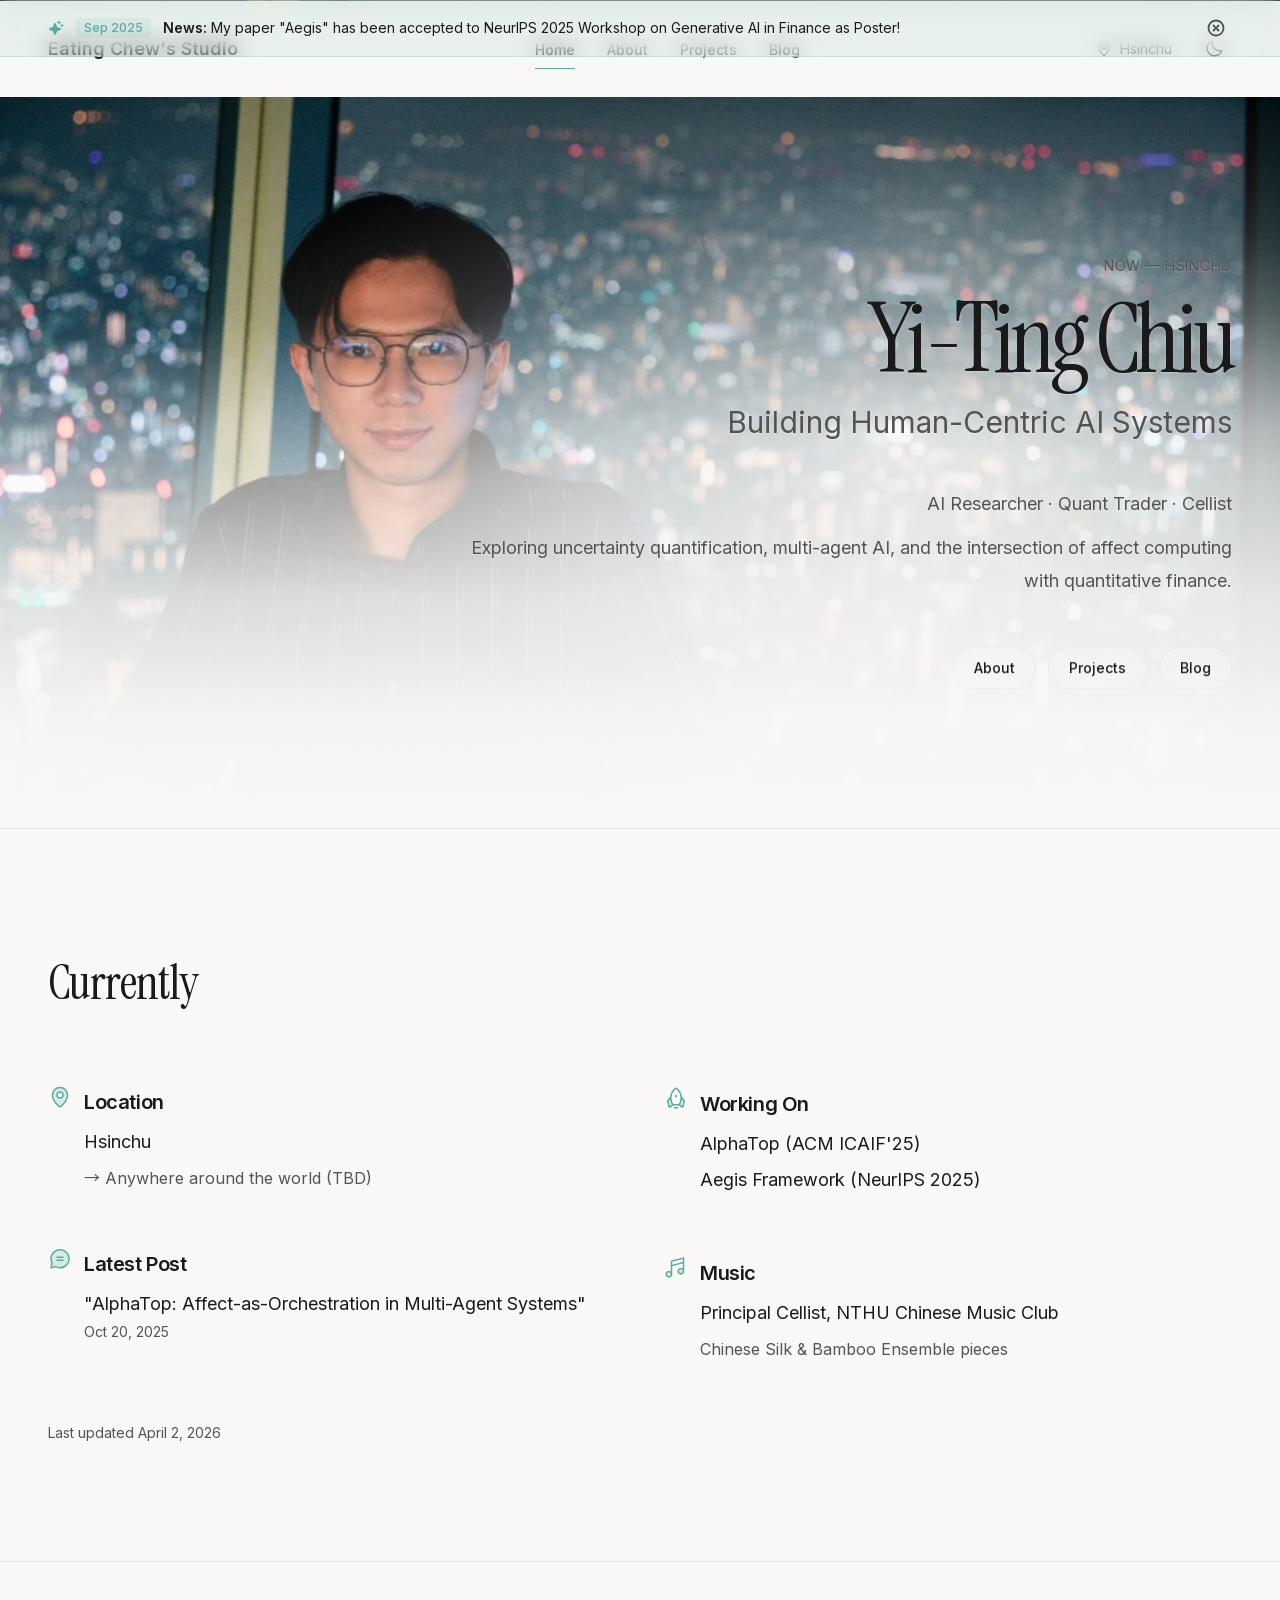
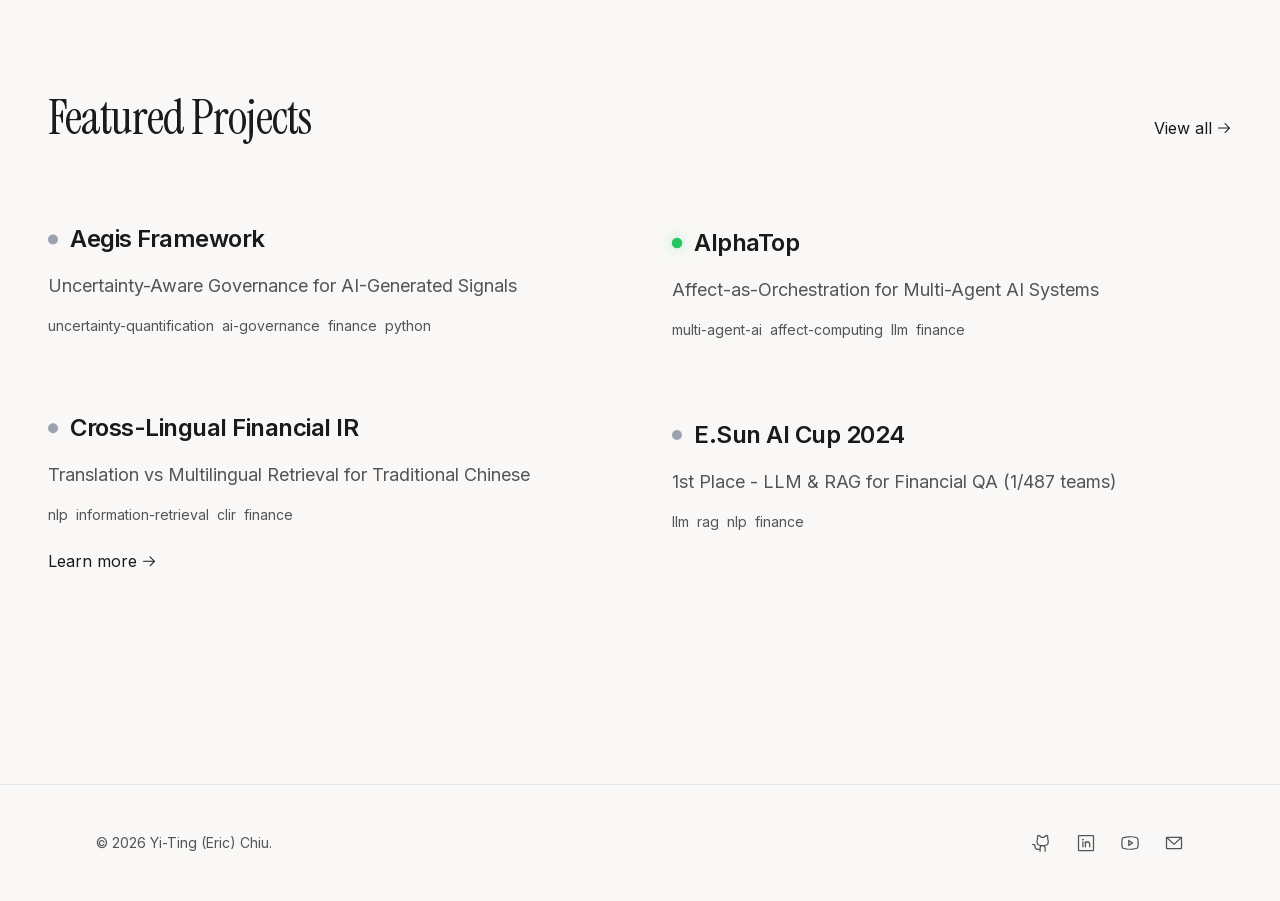
==== index.html @ 2789b83c "Publish personal website static export" ====
<!DOCTYPE html><!--Kdm2aeiP8sV_cRC8vO6Nh--><html lang="en-us"><head><meta charSet="utf-8"/><meta name="viewport" content="width=device-width, initial-scale=1"/><link rel="preload" href="/_next/static/media/051742360c26797e-s.p.102b7f24.woff2" as="font" crossorigin="" type="font/woff2"/><link rel="preload" href="/_next/static/media/7ebf22b5a21034f8-s.p.d8bad3ab.woff2" as="font" crossorigin="" type="font/woff2"/><link rel="preload" href="/_next/static/media/83afe278b6a6bb3c-s.p.3a6ba036.woff2" as="font" crossorigin="" type="font/woff2"/><link rel="preload" href="/_next/static/media/e41d5df559864f9e-s.p.380d09ea.woff2" as="font" crossorigin="" type="font/woff2"/><link rel="preload" href="/_next/static/media/fb4edce8a3cbfef3-s.p.179b8591.woff2" as="font" crossorigin="" type="font/woff2"/><link rel="preload" as="image" href="/images/hero-cover.png"/><link rel="stylesheet" href="/_next/static/chunks/d31cfa6018d09240.css" data-precedence="next"/><link rel="stylesheet" href="/_next/static/chunks/0ad001733a8b3181.css" data-precedence="next"/><link rel="stylesheet" href="/_next/static/chunks/24710cdcd49bd85d.css" data-precedence="next"/><link rel="preload" as="script" fetchPriority="low" href="/_next/static/chunks/d6136dcb91aaf292.js"/><script src="/_next/static/chunks/c518a733bdcf3dee.js" async=""></script><script src="/_next/static/chunks/920501d033334f9d.js" async=""></script><script src="/_next/static/chunks/01bd51e4ce3f19a7.js" async=""></script><script src="/_next/static/chunks/turbopack-1a8b2591fd93608d.js" async=""></script><script src="/_next/static/chunks/88b43f653e63aaea.js" async=""></script><script src="/_next/static/chunks/35b4c50af8797795.js" async=""></script><script src="/_next/static/chunks/bd1219ae1343edc7.js" async=""></script><script src="/_next/static/chunks/ceadf5a6c1683d3d.js" async=""></script><script src="/_next/static/chunks/ff1a16fafef87110.js" async=""></script><script src="/_next/static/chunks/247eb132b7f7b574.js" async=""></script><script src="/_next/static/chunks/2449c09135917301.js" async=""></script><script src="/_next/static/chunks/52aa3f07a40b1c7c.js" async=""></script><meta name="next-size-adjust" content=""/><title>Yi-Ting (Eric) Chiu</title><meta name="description" content="AI Researcher &amp; Quantitative Trader | Building Human-Centric AI Systems"/><meta name="author" content="Yi-Ting (Eric) Chiu"/><meta name="creator" content="Yi-Ting (Eric) Chiu"/><meta property="og:title" content="Yi-Ting (Eric) Chiu"/><meta property="og:description" content="AI Researcher &amp; Quantitative Trader | Building Human-Centric AI Systems"/><meta property="og:url" content="https://eric0801.github.io/"/><meta property="og:site_name" content="Yi-Ting (Eric) Chiu"/><meta property="og:locale" content="en-US"/><meta property="og:type" content="website"/><meta name="twitter:card" content="summary_large_image"/><meta name="twitter:title" content="Yi-Ting (Eric) Chiu"/><meta name="twitter:description" content="AI Researcher &amp; Quantitative Trader | Building Human-Centric AI Systems"/><script src="/_next/static/chunks/a6dad97d9634a72d.js" noModule=""></script></head><body class="inter_5dbe1e89-module__i9oJOa__variable noto_sans_tc_b29a94d2-module__6k8MKa__variable instrument_serif_cb04ddb5-module__cX5SIa__variable jetbrains_mono_2a888507-module__iOZbPq__variable font-sans antialiased"><div hidden=""><!--$--><!--/$--></div><script>((a,b,c,d,e,f,g,h)=>{let i=document.documentElement,j=["light","dark"];function k(b){var c;(Array.isArray(a)?a:[a]).forEach(a=>{let c="class"===a,d=c&&f?e.map(a=>f[a]||a):e;c?(i.classList.remove(...d),i.classList.add(f&&f[b]?f[b]:b)):i.setAttribute(a,b)}),c=b,h&&j.includes(c)&&(i.style.colorScheme=c)}if(d)k(d);else try{let a=localStorage.getItem(b)||c,d=g&&"system"===a?window.matchMedia("(prefers-color-scheme: dark)").matches?"dark":"light":a;k(d)}catch(a){}})("class","theme","system",null,["light","dark"],null,true,true)</script><div class="min-h-screen flex flex-col"><nav class="fixed left-0 right-0 z-50 transition-all duration-500 border-transparent bg-transparent" style="top:var(--announcement-banner-height, 0px)"><div class="max-w-7xl mx-auto px-6 md:px-12"><div class="flex items-center justify-between h-24"><a class="group" href="/"><span class="text-lg font-semibold text-foreground group-hover:text-accent transition-colors duration-300">Eating Chew&#x27;s Studio</span></a><div class="hidden md:flex items-center gap-8"><a class="relative group py-2" href="/"><span class="text-sm font-medium transition-colors duration-300 text-foreground">Home</span><span class="absolute bottom-0 left-0 w-full h-px bg-accent"></span></a><a class="relative group py-2" href="/about/"><span class="text-sm font-medium transition-colors duration-300 text-muted-foreground group-hover:text-foreground">About</span><span class="absolute bottom-0 left-0 w-0 h-px bg-accent group-hover:w-full transition-all duration-300"></span></a><a class="relative group py-2" href="/projects/"><span class="text-sm font-medium transition-colors duration-300 text-muted-foreground group-hover:text-foreground">Projects</span><span class="absolute bottom-0 left-0 w-0 h-px bg-accent group-hover:w-full transition-all duration-300"></span></a><a class="relative group py-2" href="/blog/"><span class="text-sm font-medium transition-colors duration-300 text-muted-foreground group-hover:text-foreground">Blog</span><span class="absolute bottom-0 left-0 w-0 h-px bg-accent group-hover:w-full transition-all duration-300"></span></a></div><div class="flex items-center gap-6"><div class="hidden lg:flex items-center gap-2 text-sm text-muted-foreground"><svg xmlns="http://www.w3.org/2000/svg" width="1em" height="1em" fill="currentColor" viewBox="0 0 256 256" class="w-4 h-4"><path d="M128,64a40,40,0,1,0,40,40A40,40,0,0,0,128,64Zm0,64a24,24,0,1,1,24-24A24,24,0,0,1,128,128Zm0-112a88.1,88.1,0,0,0-88,88c0,31.4,14.51,64.68,42,96.25a254.19,254.19,0,0,0,41.45,38.3,8,8,0,0,0,9.18,0A254.19,254.19,0,0,0,174,200.25c27.45-31.57,42-64.85,42-96.25A88.1,88.1,0,0,0,128,16Zm0,206c-16.53-13-72-60.75-72-118a72,72,0,0,1,144,0C200,161.23,144.53,209,128,222Z"></path></svg><span>Hsinchu</span></div><button class="p-2 hover:text-accent transition-colors duration-300" aria-label="Toggle theme"><div class="w-5 h-5"></div></button><button class="md:hidden p-2 hover:text-accent transition-colors" aria-label="Toggle menu"><svg xmlns="http://www.w3.org/2000/svg" width="1em" height="1em" fill="currentColor" viewBox="0 0 256 256" class="w-5 h-5"><path d="M224,128a8,8,0,0,1-8,8H40a8,8,0,0,1,0-16H216A8,8,0,0,1,224,128ZM40,72H216a8,8,0,0,0,0-16H40a8,8,0,0,0,0,16ZM216,184H40a8,8,0,0,0,0,16H216a8,8,0,0,0,0-16Z"></path></svg></button></div></div></div></nav><main class="flex-1" style="padding-top:calc(var(--announcement-banner-height, 0px) + 6rem)"><section class="relative min-h-[min(92svh,920px)] -mt-[calc(var(--announcement-banner-height,0px)+6rem)] pt-[calc(var(--announcement-banner-height,0px)+6rem)]"><div class="pointer-events-none absolute inset-0 z-0"><img alt="Yi-Ting Chiu — portrait with city lights" decoding="async" data-nimg="fill" class="object-cover object-left" style="position:absolute;height:100%;width:100%;left:0;top:0;right:0;bottom:0;color:transparent" src="/images/hero-cover.png"/><div class="hero-cover-fade absolute inset-0" aria-hidden="true"></div><div class="hero-cover-mid-scrim absolute inset-0" aria-hidden="true"></div><div class="hero-cover-top-fade absolute inset-0" aria-hidden="true"></div></div><div class="hero-overlay relative z-10 mx-auto flex min-h-[min(78svh,760px)] max-w-7xl flex-col justify-end px-6 pb-20 md:px-12 md:pb-28"><div class="ml-auto w-full max-w-2xl text-right md:max-w-3xl"><div class="space-y-4"><div style="opacity:0;transform:translateY(24px)"><p class="text-sm tracking-wider uppercase text-muted-foreground">Now — <!-- -->Hsinchu</p></div><h1 class="text-6xl font-normal tracking-tighter leading-none md:text-8xl" style="opacity:0;transform:translateY(20px)">Yi-Ting Chiu</h1><div style="opacity:0;transform:translateY(24px)"><p class="text-2xl leading-snug text-muted-foreground md:text-3xl">Building Human-Centric AI Systems</p></div></div><div class="mt-10 space-y-3 text-lg text-muted-foreground md:mt-12" style="opacity:0;transform:translateY(24px)"><p>AI Researcher · Quant Trader · Cellist</p><p>Exploring uncertainty quantification, multi-agent AI, and the intersection of affect computing with quantitative finance.</p></div><div class="mt-10 flex flex-wrap justify-end gap-3 md:mt-12" style="opacity:0;transform:translateY(24px)"><a class="rounded-full border border-border/50 bg-background/35 px-5 py-2.5 text-sm font-medium text-foreground backdrop-blur-md transition-colors hover:border-accent hover:bg-background/70 hover:text-accent" href="/about/">About</a><a class="rounded-full border border-border/50 bg-background/35 px-5 py-2.5 text-sm font-medium text-foreground backdrop-blur-md transition-colors hover:border-accent hover:bg-background/70 hover:text-accent" href="/projects/">Projects</a><a class="rounded-full border border-border/50 bg-background/35 px-5 py-2.5 text-sm font-medium text-foreground backdrop-blur-md transition-colors hover:border-accent hover:bg-background/70 hover:text-accent" href="/blog/">Blog</a></div></div></div></section><section class="py-32 px-6 md:px-12 border-t border-border"><div class="max-w-7xl mx-auto"><div style="opacity:0;transform:translateY(24px)"><h2 class="text-5xl font-normal mb-20">Currently</h2></div><div class="grid grid-cols-1 md:grid-cols-2 gap-12"><div style="opacity:0;transform:translateY(20px)"><div class="group"><div class="flex items-baseline gap-3 mb-3"><svg xmlns="http://www.w3.org/2000/svg" width="1em" height="1em" fill="currentColor" viewBox="0 0 256 256" class="w-6 h-6 text-accent flex-shrink-0"><path d="M128,24a80,80,0,0,0-80,80c0,72,80,128,80,128s80-56,80-128A80,80,0,0,0,128,24Zm0,112a32,32,0,1,1,32-32A32,32,0,0,1,128,136Z" opacity="0.2"></path><path d="M128,64a40,40,0,1,0,40,40A40,40,0,0,0,128,64Zm0,64a24,24,0,1,1,24-24A24,24,0,0,1,128,128Zm0-112a88.1,88.1,0,0,0-88,88c0,31.4,14.51,64.68,42,96.25a254.19,254.19,0,0,0,41.45,38.3,8,8,0,0,0,9.18,0A254.19,254.19,0,0,0,174,200.25c27.45-31.57,42-64.85,42-96.25A88.1,88.1,0,0,0,128,16Zm0,206c-16.53-13-72-60.75-72-118a72,72,0,0,1,144,0C200,161.23,144.53,209,128,222Z"></path></svg><h3 class="font-sans text-xl font-semibold">Location</h3></div><p class="text-lg text-foreground ml-9">Hsinchu</p><p class="text-muted-foreground ml-9 mt-2">→ <!-- -->Anywhere around the world<!-- --> (<!-- -->TBD<!-- -->)</p></div></div><div style="opacity:0;transform:translateY(20px)"><div class="group"><div class="flex items-baseline gap-3 mb-3"><svg xmlns="http://www.w3.org/2000/svg" width="1em" height="1em" fill="currentColor" viewBox="0 0 256 256" class="w-6 h-6 text-accent flex-shrink-0"><path d="M94.81,192,65.36,214.24a8,8,0,0,1-12.81-4.51L40.19,154.1a8,8,0,0,1,1.66-6.86l30.31-36.33C71,134.25,76.7,161.43,94.81,192Zm119.34-44.76-30.31-36.33c1.21,23.34-4.54,50.52-22.65,81.09l29.45,22.24a8,8,0,0,0,12.81-4.51l12.36-55.63A8,8,0,0,0,214.15,147.24Z" opacity="0.2"></path><path d="M152,224a8,8,0,0,1-8,8H112a8,8,0,0,1,0-16h32A8,8,0,0,1,152,224ZM128,112a12,12,0,1,0-12-12A12,12,0,0,0,128,112Zm95.62,43.83-12.36,55.63a16,16,0,0,1-25.51,9.11L158.51,200h-61L70.25,220.57a16,16,0,0,1-25.51-9.11L32.38,155.83a16.09,16.09,0,0,1,3.32-13.71l28.56-34.26a123.07,123.07,0,0,1,8.57-36.67c12.9-32.34,36-52.63,45.37-59.85a16,16,0,0,1,19.6,0c9.34,7.22,32.47,27.51,45.37,59.85a123.07,123.07,0,0,1,8.57,36.67l28.56,34.26A16.09,16.09,0,0,1,223.62,155.83ZM99.43,184h57.14c21.12-37.54,25.07-73.48,11.74-106.88C156.55,47.64,134.49,29,128,24c-6.51,5-28.57,23.64-40.33,53.12C74.36,110.52,78.31,146.46,99.43,184Zm-15,5.85Q68.28,160.5,64.83,132.16L48,152.36,60.36,208l.18-.13ZM208,152.36l-16.83-20.2q-3.42,28.28-19.56,57.69l23.85,18,.18.13Z"></path></svg><h3 class="font-sans text-xl font-semibold">Working On</h3></div><div class="ml-9 space-y-2"><p class="text-lg text-foreground">AlphaTop (ACM ICAIF&#x27;25)</p><p class="text-lg text-foreground">Aegis Framework (NeurIPS 2025)</p></div></div></div><div style="opacity:0;transform:translateY(20px)"><div class="group"><div class="flex items-baseline gap-3 mb-3"><svg xmlns="http://www.w3.org/2000/svg" width="1em" height="1em" fill="currentColor" viewBox="0 0 256 256" class="w-6 h-6 text-accent flex-shrink-0"><path d="M224,128A96,96,0,0,1,79.93,211.11h0L42.54,223.58a8,8,0,0,1-10.12-10.12l12.47-37.39h0A96,96,0,1,1,224,128Z" opacity="0.2"></path><path d="M128,24A104,104,0,0,0,36.18,176.88L24.83,210.93a16,16,0,0,0,20.24,20.24l34.05-11.35A104,104,0,1,0,128,24Zm0,192a87.87,87.87,0,0,1-44.06-11.81,8,8,0,0,0-4-1.08,7.85,7.85,0,0,0-2.53.42L40,216,52.47,178.6a8,8,0,0,0-.66-6.54A88,88,0,1,1,128,216Zm40-104a8,8,0,0,1-8,8H96a8,8,0,0,1,0-16h64A8,8,0,0,1,168,112Zm0,32a8,8,0,0,1-8,8H96a8,8,0,0,1,0-16h64A8,8,0,0,1,168,144Z"></path></svg><h3 class="font-sans text-xl font-semibold">Latest Post</h3></div><a class="ml-9 block" href="/blog/"><p class="text-lg text-foreground hover:text-accent transition-colors">&quot;<!-- -->AlphaTop: Affect-as-Orchestration in Multi-Agent Systems<!-- -->&quot;</p><p class="text-sm text-muted-foreground mt-1">Oct 20, 2025</p></a></div></div><div style="opacity:0;transform:translateY(20px)"><div class="group"><div class="flex items-baseline gap-3 mb-3"><svg xmlns="http://www.w3.org/2000/svg" width="1em" height="1em" fill="currentColor" viewBox="0 0 256 256" class="w-6 h-6 text-accent flex-shrink-0"><path d="M208,164a28,28,0,1,1-28-28A28,28,0,0,1,208,164ZM52,168a28,28,0,1,0,28,28A28,28,0,0,0,52,168Z" opacity="0.2"></path><path d="M212.92,17.69a8,8,0,0,0-6.86-1.45l-128,32A8,8,0,0,0,72,56V166.08A36,36,0,1,0,88,196V110.25l112-28v51.83A36,36,0,1,0,216,164V24A8,8,0,0,0,212.92,17.69ZM52,216a20,20,0,1,1,20-20A20,20,0,0,1,52,216ZM88,93.75V62.25l112-28v31.5ZM180,184a20,20,0,1,1,20-20A20,20,0,0,1,180,184Z"></path></svg><h3 class="font-sans text-xl font-semibold">Music</h3></div><p class="text-lg text-foreground ml-9">Principal Cellist, NTHU Chinese Music Club</p><p class="text-muted-foreground ml-9 mt-2">Chinese Silk &amp; Bamboo Ensemble pieces</p></div></div></div><div style="opacity:0;transform:translateY(24px)"><p class="text-sm text-muted-foreground mt-16">Last updated <!-- -->April 2, 2026</p></div></div></section><section class="py-32 px-6 md:px-12 border-t border-border"><div class="max-w-7xl mx-auto"><div style="opacity:0;transform:translateY(24px)"><div class="flex items-baseline justify-between mb-20"><h2 class="text-5xl font-normal">Featured Projects</h2><a class="text-foreground hover:text-accent transition-colors inline-flex items-center gap-1 border-b-2 border-transparent hover:border-accent pb-1" href="/projects/">View all<svg xmlns="http://www.w3.org/2000/svg" width="1em" height="1em" fill="currentColor" viewBox="0 0 256 256" class="w-4 h-4"><path d="M221.66,133.66l-72,72a8,8,0,0,1-11.32-11.32L196.69,136H40a8,8,0,0,1,0-16H196.69L138.34,61.66a8,8,0,0,1,11.32-11.32l72,72A8,8,0,0,1,221.66,133.66Z"></path></svg></a></div></div><div class="grid grid-cols-1 md:grid-cols-2 gap-16"><div style="opacity:0;transform:translateY(20px)"><div class="group space-y-4"><div class="flex items-center gap-3"><div class="flex items-center gap-2"><span aria-label="Project completed" class="inline-block w-2.5 h-2.5 rounded-full bg-gray-400 shadow-gray-400/30" style="box-shadow:none"></span></div><h3 class="font-sans text-2xl font-semibold group-hover:text-accent transition-colors">Aegis Framework</h3></div><p class="text-lg text-muted-foreground leading-relaxed">Uncertainty-Aware Governance for AI-Generated Signals</p><div class="flex flex-wrap gap-2"><span class="text-sm text-muted-foreground">uncertainty-quantification</span><span class="text-sm text-muted-foreground">ai-governance</span><span class="text-sm text-muted-foreground">finance</span><span class="text-sm text-muted-foreground">python</span></div></div></div><div style="opacity:0;transform:translateY(20px)"><div class="group space-y-4"><div class="flex items-center gap-3"><div class="flex items-center gap-2"><span aria-label="Project ongoing" class="inline-block w-2.5 h-2.5 rounded-full bg-green-500 shadow-green-500/50" style="box-shadow:0 0 8px rgba(34, 197, 94, 0.4)"></span></div><h3 class="font-sans text-2xl font-semibold group-hover:text-accent transition-colors">AlphaTop</h3></div><p class="text-lg text-muted-foreground leading-relaxed">Affect-as-Orchestration for Multi-Agent AI Systems</p><div class="flex flex-wrap gap-2"><span class="text-sm text-muted-foreground">multi-agent-ai</span><span class="text-sm text-muted-foreground">affect-computing</span><span class="text-sm text-muted-foreground">llm</span><span class="text-sm text-muted-foreground">finance</span></div></div></div><div style="opacity:0;transform:translateY(20px)"><div class="group space-y-4"><div class="flex items-center gap-3"><div class="flex items-center gap-2"><span aria-label="Project completed" class="inline-block w-2.5 h-2.5 rounded-full bg-gray-400 shadow-gray-400/30" style="box-shadow:none"></span></div><h3 class="font-sans text-2xl font-semibold group-hover:text-accent transition-colors">Cross-Lingual Financial IR</h3></div><p class="text-lg text-muted-foreground leading-relaxed">Translation vs Multilingual Retrieval for Traditional Chinese</p><div class="flex flex-wrap gap-2"><span class="text-sm text-muted-foreground">nlp</span><span class="text-sm text-muted-foreground">information-retrieval</span><span class="text-sm text-muted-foreground">clir</span><span class="text-sm text-muted-foreground">finance</span></div><a class="inline-flex items-center text-foreground hover:text-accent transition-colors gap-1 pt-2" href="https://github.com/Eric0801">Learn more<svg xmlns="http://www.w3.org/2000/svg" width="1em" height="1em" fill="currentColor" viewBox="0 0 256 256" class="w-4 h-4"><path d="M221.66,133.66l-72,72a8,8,0,0,1-11.32-11.32L196.69,136H40a8,8,0,0,1,0-16H196.69L138.34,61.66a8,8,0,0,1,11.32-11.32l72,72A8,8,0,0,1,221.66,133.66Z"></path></svg></a></div></div><div style="opacity:0;transform:translateY(20px)"><div class="group space-y-4"><div class="flex items-center gap-3"><div class="flex items-center gap-2"><span aria-label="Project completed" class="inline-block w-2.5 h-2.5 rounded-full bg-gray-400 shadow-gray-400/30" style="box-shadow:none"></span></div><h3 class="font-sans text-2xl font-semibold group-hover:text-accent transition-colors">E.Sun AI Cup 2024</h3></div><p class="text-lg text-muted-foreground leading-relaxed">1st Place - LLM &amp; RAG for Financial QA (1/487 teams)</p><div class="flex flex-wrap gap-2"><span class="text-sm text-muted-foreground">llm</span><span class="text-sm text-muted-foreground">rag</span><span class="text-sm text-muted-foreground">nlp</span><span class="text-sm text-muted-foreground">finance</span></div></div></div></div></div></section><!--$--><!--/$--></main><footer class="border-t border-border mt-24"><div class="max-w-6xl mx-auto px-4 sm:px-6 lg:px-8 py-12"><div class="flex flex-col md:flex-row items-center justify-between gap-6"><div class="text-sm text-muted-foreground">© <!-- -->2026<!-- --> <!-- -->Yi-Ting (Eric) Chiu<!-- -->.</div><div class="flex items-center space-x-6"><a class="text-muted-foreground hover:text-accent transition-colors" aria-label="GitHub" target="_blank" rel="noopener noreferrer" href="https://github.com/Eric0801"><svg xmlns="http://www.w3.org/2000/svg" width="1em" height="1em" fill="currentColor" viewBox="0 0 256 256" class="w-5 h-5"><path d="M208.31,75.68A59.78,59.78,0,0,0,202.93,28,8,8,0,0,0,196,24a59.75,59.75,0,0,0-48,24H124A59.75,59.75,0,0,0,76,24a8,8,0,0,0-6.93,4,59.78,59.78,0,0,0-5.38,47.68A58.14,58.14,0,0,0,56,104v8a56.06,56.06,0,0,0,48.44,55.47A39.8,39.8,0,0,0,96,192v8H72a24,24,0,0,1-24-24A40,40,0,0,0,8,136a8,8,0,0,0,0,16,24,24,0,0,1,24,24,40,40,0,0,0,40,40H96v16a8,8,0,0,0,16,0V192a24,24,0,0,1,48,0v40a8,8,0,0,0,16,0V192a39.8,39.8,0,0,0-8.44-24.53A56.06,56.06,0,0,0,216,112v-8A58.14,58.14,0,0,0,208.31,75.68ZM200,112a40,40,0,0,1-40,40H112a40,40,0,0,1-40-40v-8a41.74,41.74,0,0,1,6.9-22.48A8,8,0,0,0,80,73.83a43.81,43.81,0,0,1,.79-33.58,43.88,43.88,0,0,1,32.32,20.06A8,8,0,0,0,119.82,64h32.35a8,8,0,0,0,6.74-3.69,43.87,43.87,0,0,1,32.32-20.06A43.81,43.81,0,0,1,192,73.83a8.09,8.09,0,0,0,1,7.65A41.72,41.72,0,0,1,200,104Z"></path></svg></a><a class="text-muted-foreground hover:text-accent transition-colors" aria-label="LinkedIn" target="_blank" rel="noopener noreferrer" href="https://www.linkedin.com/in/ericchiu0801"><svg xmlns="http://www.w3.org/2000/svg" width="1em" height="1em" fill="currentColor" viewBox="0 0 256 256" class="w-5 h-5"><path d="M216,24H40A16,16,0,0,0,24,40V216a16,16,0,0,0,16,16H216a16,16,0,0,0,16-16V40A16,16,0,0,0,216,24Zm0,192H40V40H216V216ZM96,112v64a8,8,0,0,1-16,0V112a8,8,0,0,1,16,0Zm88,28v36a8,8,0,0,1-16,0V140a20,20,0,0,0-40,0v36a8,8,0,0,1-16,0V112a8,8,0,0,1,15.79-1.78A36,36,0,0,1,184,140ZM100,84A12,12,0,1,1,88,72,12,12,0,0,1,100,84Z"></path></svg></a><a class="text-muted-foreground hover:text-accent transition-colors" aria-label="YouTube" target="_blank" rel="noopener noreferrer" href="https://www.youtube.com/@ericchiu2593"><svg xmlns="http://www.w3.org/2000/svg" width="1em" height="1em" fill="currentColor" viewBox="0 0 256 256" class="w-5 h-5"><path d="M164.44,121.34l-48-32A8,8,0,0,0,104,96v64a8,8,0,0,0,12.44,6.66l48-32a8,8,0,0,0,0-13.32ZM120,145.05V111l25.58,17ZM234.33,69.52a24,24,0,0,0-14.49-16.4C185.56,39.88,131,40,128,40s-57.56-.12-91.84,13.12a24,24,0,0,0-14.49,16.4C19.08,79.5,16,97.74,16,128s3.08,48.5,5.67,58.48a24,24,0,0,0,14.49,16.41C69,215.56,120.4,216,127.34,216h1.32c6.94,0,58.37-.44,91.18-13.11a24,24,0,0,0,14.49-16.41c2.59-10,5.67-28.22,5.67-58.48S236.92,79.5,234.33,69.52Zm-15.49,113a8,8,0,0,1-4.77,5.49c-31.65,12.22-85.48,12-86,12H128c-.54,0-54.33.2-86-12a8,8,0,0,1-4.77-5.49C34.8,173.39,32,156.57,32,128s2.8-45.39,5.16-54.47A8,8,0,0,1,41.93,68c30.52-11.79,81.66-12,85.85-12h.27c.54,0,54.38-.18,86,12a8,8,0,0,1,4.77,5.49C221.2,82.61,224,99.43,224,128S221.2,173.39,218.84,182.47Z"></path></svg></a><a class="text-muted-foreground hover:text-accent transition-colors" aria-label="Email" target="_blank" rel="noopener noreferrer" href="mailto:ericchiu801@gmail.com"><svg xmlns="http://www.w3.org/2000/svg" width="1em" height="1em" fill="currentColor" viewBox="0 0 256 256" class="w-5 h-5"><path d="M224,48H32a8,8,0,0,0-8,8V192a16,16,0,0,0,16,16H216a16,16,0,0,0,16-16V56A8,8,0,0,0,224,48ZM203.43,64,128,133.15,52.57,64ZM216,192H40V74.19l82.59,75.71a8,8,0,0,0,10.82,0L216,74.19V192Z"></path></svg></a></div></div></div></footer></div><script src="/_next/static/chunks/d6136dcb91aaf292.js" id="_R_" async=""></script><script>(self.__next_f=self.__next_f||[]).push([0])</script><script>self.__next_f.push([1,"1:\"$Sreact.fragment\"\n2:I[89554,[\"/_next/static/chunks/88b43f653e63aaea.js\",\"/_next/static/chunks/35b4c50af8797795.js\",\"/_next/static/chunks/bd1219ae1343edc7.js\",\"/_next/static/chunks/ceadf5a6c1683d3d.js\"],\"ThemeProvider\"]\n3:I[18003,[\"/_next/static/chunks/88b43f653e63aaea.js\",\"/_next/static/chunks/35b4c50af8797795.js\",\"/_next/static/chunks/bd1219ae1343edc7.js\",\"/_next/static/chunks/ceadf5a6c1683d3d.js\"],\"SmoothScroll\"]\n4:I[17571,[\"/_next/static/chunks/88b43f653e63aaea.js\",\"/_next/static/chunks/35b4c50af8797795.js\",\"/_next/static/chunks/bd1219ae1343edc7.js\",\"/_next/static/chunks/ceadf5a6c1683d3d.js\"],\"AnnouncementBanner\"]\n5:I[7988,[\"/_next/static/chunks/88b43f653e63aaea.js\",\"/_next/static/chunks/35b4c50af8797795.js\",\"/_next/static/chunks/bd1219ae1343edc7.js\",\"/_next/static/chunks/ceadf5a6c1683d3d.js\"],\"Navbar\"]\n6:I[39756,[\"/_next/static/chunks/ff1a16fafef87110.js\",\"/_next/static/chunks/247eb132b7f7b574.js\"],\"default\"]\n7:I[37457,[\"/_next/static/chunks/ff1a16fafef87110.js\",\"/_next/static/chunks/247eb132b7f7b574.js\"],\"default\"]\n8:I[22016,[\"/_next/static/chunks/88b43f653e63aaea.js\",\"/_next/static/chunks/35b4c50af8797795.js\",\"/_next/static/chunks/bd1219ae1343edc7.js\",\"/_next/static/chunks/ceadf5a6c1683d3d.js\"],\"\"]\ne:I[68027,[\"/_next/static/chunks/ff1a16fafef87110.js\",\"/_next/static/chunks/247eb132b7f7b574.js\"],\"default\"]\n:HL[\"/_next/static/chunks/d31cfa6018d09240.css\",\"style\"]\n:HL[\"/_next/static/chunks/0ad001733a8b3181.css\",\"style\"]\n:HL[\"/_next/static/chunks/24710cdcd49bd85d.css\",\"style\"]\n:HL[\"/_next/static/media/051742360c26797e-s.p.102b7f24.woff2\",\"font\",{\"crossOrigin\":\"\",\"type\":\"font/woff2\"}]\n:HL[\"/_next/static/media/7ebf22b5a21034f8-s.p.d8bad3ab.woff2\",\"font\",{\"crossOrigin\":\"\",\"type\":\"font/woff2\"}]\n:HL[\"/_next/static/media/83afe278b6a6bb3c-s.p.3a6ba036.woff2\",\"font\",{\"crossOrigin\":\"\",\"type\":\"font/woff2\"}]\n:HL[\"/_next/static/media/e41d5df559864f9e-s.p.380d09ea.woff2\",\"font\",{\"crossOrigin\":\"\",\"type\":\"font/woff2\"}]\n:HL[\"/_next/static/media/fb4edce8a3cbfef3-s.p.179b8591.woff2\",\"font\",{\"crossOrigin\":\"\",\"type\":\"font/woff2\"}]\n"])</script><script>self.__next_f.push([1,"0:{\"P\":null,\"b\":\"Kdm2aeiP8sV-cRC8vO6Nh\",\"c\":[\"\",\"\"],\"q\":\"\",\"i\":false,\"f\":[[[\"\",{\"children\":[\"__PAGE__\",{}]},\"$undefined\",\"$undefined\",true],[[\"$\",\"$1\",\"c\",{\"children\":[[[\"$\",\"link\",\"0\",{\"rel\":\"stylesheet\",\"href\":\"/_next/static/chunks/d31cfa6018d09240.css\",\"precedence\":\"next\",\"crossOrigin\":\"$undefined\",\"nonce\":\"$undefined\"}],[\"$\",\"link\",\"1\",{\"rel\":\"stylesheet\",\"href\":\"/_next/static/chunks/0ad001733a8b3181.css\",\"precedence\":\"next\",\"crossOrigin\":\"$undefined\",\"nonce\":\"$undefined\"}],[\"$\",\"link\",\"2\",{\"rel\":\"stylesheet\",\"href\":\"/_next/static/chunks/24710cdcd49bd85d.css\",\"precedence\":\"next\",\"crossOrigin\":\"$undefined\",\"nonce\":\"$undefined\"}],[\"$\",\"script\",\"script-0\",{\"src\":\"/_next/static/chunks/88b43f653e63aaea.js\",\"async\":true,\"nonce\":\"$undefined\"}],[\"$\",\"script\",\"script-1\",{\"src\":\"/_next/static/chunks/35b4c50af8797795.js\",\"async\":true,\"nonce\":\"$undefined\"}],[\"$\",\"script\",\"script-2\",{\"src\":\"/_next/static/chunks/bd1219ae1343edc7.js\",\"async\":true,\"nonce\":\"$undefined\"}],[\"$\",\"script\",\"script-3\",{\"src\":\"/_next/static/chunks/ceadf5a6c1683d3d.js\",\"async\":true,\"nonce\":\"$undefined\"}]],[\"$\",\"html\",null,{\"lang\":\"en-us\",\"suppressHydrationWarning\":true,\"children\":[\"$\",\"body\",null,{\"className\":\"inter_5dbe1e89-module__i9oJOa__variable noto_sans_tc_b29a94d2-module__6k8MKa__variable instrument_serif_cb04ddb5-module__cX5SIa__variable jetbrains_mono_2a888507-module__iOZbPq__variable font-sans antialiased\",\"children\":[\"$\",\"$L2\",null,{\"attribute\":\"class\",\"defaultTheme\":\"system\",\"enableSystem\":true,\"disableTransitionOnChange\":true,\"children\":[[\"$\",\"$L3\",null,{}],[\"$\",\"div\",null,{\"className\":\"min-h-screen flex flex-col\",\"children\":[[\"$\",\"$L4\",null,{}],[\"$\",\"$L5\",null,{}],[\"$\",\"main\",null,{\"className\":\"flex-1\",\"style\":{\"paddingTop\":\"calc(var(--announcement-banner-height, 0px) + 6rem)\"},\"children\":[\"$\",\"$L6\",null,{\"parallelRouterKey\":\"children\",\"error\":\"$undefined\",\"errorStyles\":\"$undefined\",\"errorScripts\":\"$undefined\",\"template\":[\"$\",\"$L7\",null,{}],\"templateStyles\":\"$undefined\",\"templateScripts\":\"$undefined\",\"notFound\":[[[\"$\",\"title\",null,{\"children\":\"404: This page could not be found.\"}],[\"$\",\"div\",null,{\"style\":{\"fontFamily\":\"system-ui,\\\"Segoe UI\\\",Roboto,Helvetica,Arial,sans-serif,\\\"Apple Color Emoji\\\",\\\"Segoe UI Emoji\\\"\",\"height\":\"100vh\",\"textAlign\":\"center\",\"display\":\"flex\",\"flexDirection\":\"column\",\"alignItems\":\"center\",\"justifyContent\":\"center\"},\"children\":[\"$\",\"div\",null,{\"children\":[[\"$\",\"style\",null,{\"dangerouslySetInnerHTML\":{\"__html\":\"body{color:#000;background:#fff;margin:0}.next-error-h1{border-right:1px solid rgba(0,0,0,.3)}@media (prefers-color-scheme:dark){body{color:#fff;background:#000}.next-error-h1{border-right:1px solid rgba(255,255,255,.3)}}\"}}],[\"$\",\"h1\",null,{\"className\":\"next-error-h1\",\"style\":{\"display\":\"inline-block\",\"margin\":\"0 20px 0 0\",\"padding\":\"0 23px 0 0\",\"fontSize\":24,\"fontWeight\":500,\"verticalAlign\":\"top\",\"lineHeight\":\"49px\"},\"children\":404}],[\"$\",\"div\",null,{\"style\":{\"display\":\"inline-block\"},\"children\":[\"$\",\"h2\",null,{\"style\":{\"fontSize\":14,\"fontWeight\":400,\"lineHeight\":\"49px\",\"margin\":0},\"children\":\"This page could not be found.\"}]}]]}]}]],[]],\"forbidden\":\"$undefined\",\"unauthorized\":\"$undefined\"}]}],[\"$\",\"footer\",null,{\"className\":\"border-t border-border mt-24\",\"children\":[\"$\",\"div\",null,{\"className\":\"max-w-6xl mx-auto px-4 sm:px-6 lg:px-8 py-12\",\"children\":[\"$\",\"div\",null,{\"className\":\"flex flex-col md:flex-row items-center justify-between gap-6\",\"children\":[[\"$\",\"div\",null,{\"className\":\"text-sm text-muted-foreground\",\"children\":[\"© \",2026,\" \",\"Yi-Ting (Eric) Chiu\",\".\"]}],[\"$\",\"div\",null,{\"className\":\"flex items-center space-x-6\",\"children\":[[\"$\",\"$L8\",\"GitHub\",{\"href\":\"https://github.com/Eric0801\",\"className\":\"text-muted-foreground hover:text-accent transition-colors\",\"aria-label\":\"GitHub\",\"target\":\"_blank\",\"rel\":\"noopener noreferrer\",\"children\":[\"$\",\"svg\",null,{\"ref\":\"$undefined\",\"xmlns\":\"http://www.w3.org/2000/svg\",\"width\":\"1em\",\"height\":\"1em\",\"fill\":\"currentColor\",\"viewBox\":\"0 0 256 256\",\"transform\":\"$undefined\",\"className\":\"w-5 h-5\",\"children\":[false,\"$undefined\",[\"$\",\"path\",null,{\"d\":\"M208.31,75.68A59.78,59.78,0,0,0,202.93,28,8,8,0,0,0,196,24a59.75,59.75,0,0,0-48,24H124A59.75,59.75,0,0,0,76,24a8,8,0,0,0-6.93,4,59.78,59.78,0,0,0-5.38,47.68A58.14,58.14,0,0,0,56,104v8a56.06,56.06,0,0,0,48.44,55.47A39.8,39.8,0,0,0,96,192v8H72a24,24,0,0,1-24-24A40,40,0,0,0,8,136a8,8,0,0,0,0,16,24,24,0,0,1,24,24,40,40,0,0,0,40,40H96v16a8,8,0,0,0,16,0V192a24,24,0,0,1,48,0v40a8,8,0,0,0,16,0V192a39.8,39.8,0,0,0-8.44-24.53A56.06,56.06,0,0,0,216,112v-8A58.14,58.14,0,0,0,208.31,75.68ZM200,112a40,40,0,0,1-40,40H112a40,40,0,0,1-40-40v-8a41.74,41.74,0,0,1,6.9-22.48A8,8,0,0,0,80,73.83a43.81,43.81,0,0,1,.79-33.58,43.88,43.88,0,0,1,32.32,20.06A8,8,0,0,0,119.82,64h32.35a8,8,0,0,0,6.74-3.69,43.87,43.87,0,0,1,32.32-20.06A43.81,43.81,0,0,1,192,73.83a8.09,8.09,0,0,0,1,7.65A41.72,41.72,0,0,1,200,104Z\"}]]}]}],\"$L9\",\"$La\",\"$Lb\"]}]]}]}]}]]}]]}]}]}]]}],{\"children\":[\"$Lc\",{},null,false,false]},null,false,false],\"$Ld\",false]],\"m\":\"$undefined\",\"G\":[\"$e\",[]],\"s\":false,\"S\":true}\n"])</script><script>self.__next_f.push([1,"f:I[47257,[\"/_next/static/chunks/ff1a16fafef87110.js\",\"/_next/static/chunks/247eb132b7f7b574.js\"],\"ClientPageRoot\"]\n10:I[31713,[\"/_next/static/chunks/88b43f653e63aaea.js\",\"/_next/static/chunks/35b4c50af8797795.js\",\"/_next/static/chunks/bd1219ae1343edc7.js\",\"/_next/static/chunks/ceadf5a6c1683d3d.js\",\"/_next/static/chunks/2449c09135917301.js\",\"/_next/static/chunks/52aa3f07a40b1c7c.js\"],\"default\"]\n13:I[97367,[\"/_next/static/chunks/ff1a16fafef87110.js\",\"/_next/static/chunks/247eb132b7f7b574.js\"],\"OutletBoundary\"]\n14:\"$Sreact.suspense\"\n16:I[97367,[\"/_next/static/chunks/ff1a16fafef87110.js\",\"/_next/static/chunks/247eb132b7f7b574.js\"],\"ViewportBoundary\"]\n18:I[97367,[\"/_next/static/chunks/ff1a16fafef87110.js\",\"/_next/static/chunks/247eb132b7f7b574.js\"],\"MetadataBoundary\"]\n9:[\"$\",\"$L8\",\"LinkedIn\",{\"href\":\"https://www.linkedin.com/in/ericchiu0801\",\"className\":\"text-muted-foreground hover:text-accent transition-colors\",\"aria-label\":\"LinkedIn\",\"target\":\"_blank\",\"rel\":\"noopener noreferrer\",\"children\":[\"$\",\"svg\",null,{\"ref\":\"$undefined\",\"xmlns\":\"http://www.w3.org/2000/svg\",\"width\":\"1em\",\"height\":\"1em\",\"fill\":\"currentColor\",\"viewBox\":\"0 0 256 256\",\"transform\":\"$undefined\",\"className\":\"w-5 h-5\",\"children\":[false,\"$undefined\",[\"$\",\"path\",null,{\"d\":\"M216,24H40A16,16,0,0,0,24,40V216a16,16,0,0,0,16,16H216a16,16,0,0,0,16-16V40A16,16,0,0,0,216,24Zm0,192H40V40H216V216ZM96,112v64a8,8,0,0,1-16,0V112a8,8,0,0,1,16,0Zm88,28v36a8,8,0,0,1-16,0V140a20,20,0,0,0-40,0v36a8,8,0,0,1-16,0V112a8,8,0,0,1,15.79-1.78A36,36,0,0,1,184,140ZM100,84A12,12,0,1,1,88,72,12,12,0,0,1,100,84Z\"}]]}]}]\na:[\"$\",\"$L8\",\"YouTube\",{\"href\":\"https://www.youtube.com/@ericchiu2593\",\"className\":\"text-muted-foreground hover:text-accent transition-colors\",\"aria-label\":\"YouTube\",\"target\":\"_blank\",\"rel\":\"noopener noreferrer\",\"children\":[\"$\",\"svg\",null,{\"ref\":\"$undefined\",\"xmlns\":\"http://www.w3.org/2000/svg\",\"width\":\"1em\",\"height\":\"1em\",\"fill\":\"currentColor\",\"viewBox\":\"0 0 256 256\",\"transform\":\"$undefined\",\"className\":\"w-5 h-5\",\"children\":[false,\"$undefined\",[\"$\",\"path\",null,{\"d\":\"M164.44,121.34l-48-32A8,8,0,0,0,104,96v64a8,8,0,0,0,12.44,6.66l48-32a8,8,0,0,0,0-13.32ZM120,145.05V111l25.58,17ZM234.33,69.52a24,24,0,0,0-14.49-16.4C185.56,39.88,131,40,128,40s-57.56-.12-91.84,13.12a24,24,0,0,0-14.49,16.4C19.08,79.5,16,97.74,16,128s3.08,48.5,5.67,58.48a24,24,0,0,0,14.49,16.41C69,215.56,120.4,216,127.34,216h1.32c6.94,0,58.37-.44,91.18-13.11a24,24,0,0,0,14.49-16.41c2.59-10,5.67-28.22,5.67-58.48S236.92,79.5,234.33,69.52Zm-15.49,113a8,8,0,0,1-4.77,5.49c-31.65,12.22-85.48,12-86,12H128c-.54,0-54.33.2-86-12a8,8,0,0,1-4.77-5.49C34.8,173.39,32,156.57,32,128s2.8-45.39,5.16-54.47A8,8,0,0,1,41.93,68c30.52-11.79,81.66-12,85.85-12h.27c.54,0,54.38-.18,86,12a8,8,0,0,1,4.77,5.49C221.2,82.61,224,99.43,224,128S221.2,173.39,218.84,182.47Z\"}]]}]}]\nb:[\"$\",\"$L8\",\"Email\",{\"href\":\"mailto:ericchiu801@gmail.com\",\"className\":\"text-muted-foreground hover:text-accent transition-colors\",\"aria-label\":\"Email\",\"target\":\"_blank\",\"rel\":\"noopener noreferrer\",\"children\":[\"$\",\"svg\",null,{\"ref\":\"$undefined\",\"xmlns\":\"http://www.w3.org/2000/svg\",\"width\":\"1em\",\"height\":\"1em\",\"fill\":\"currentColor\",\"viewBox\":\"0 0 256 256\",\"transform\":\"$undefined\",\"className\":\"w-5 h-5\",\"children\":[false,\"$undefined\",[\"$\",\"path\",null,{\"d\":\"M224,48H32a8,8,0,0,0-8,8V192a16,16,0,0,0,16,16H216a16,16,0,0,0,16-16V56A8,8,0,0,0,224,48ZM203.43,64,128,133.15,52.57,64ZM216,192H40V74.19l82.59,75.71a8,8,0,0,0,10.82,0L216,74.19V192Z\"}]]}]}]\nc:[\"$\",\"$1\",\"c\",{\"children\":[[\"$\",\"$Lf\",null,{\"Component\":\"$10\",\"serverProvidedParams\":{\"searchParams\":{},\"params\":{},\"promises\":[\"$@11\",\"$@12\"]}}],[[\"$\",\"script\",\"script-0\",{\"src\":\"/_next/static/chunks/2449c09135917301.js\",\"async\":true,\"nonce\":\"$undefined\"}],[\"$\",\"script\",\"script-1\",{\"src\":\"/_next/static/chunks/52aa3f07a40b1c7c.js\",\"async\":true,\"nonce\":\"$undefined\"}]],[\"$\",\"$L13\",null,{\"children\":[\"$\",\"$14\",null,{\"name\":\"Next.MetadataOutlet\",\"children\":\"$@15\"}]}]]}]\nd:[\"$\",\"$1\",\"h\",{\"children\":[null,[\"$\",\"$L16\",null,{\"children\":\"$@17\"}],[\"$\",\"div\",null,{\"hidden\":true,\"children\":[\"$\",\"$L18\",null,{\"children\":[\"$\",\"$14\",null,{\"name\":\"Next"])</script><script>self.__next_f.push([1,".Metadata\",\"children\":\"$@19\"}]}]}],[\"$\",\"meta\",null,{\"name\":\"next-size-adjust\",\"content\":\"\"}]]}]\n"])</script><script>self.__next_f.push([1,"11:{}\n12:\"$c:props:children:0:props:serverProvidedParams:params\"\n"])</script><script>self.__next_f.push([1,"17:[[\"$\",\"meta\",\"0\",{\"charSet\":\"utf-8\"}],[\"$\",\"meta\",\"1\",{\"name\":\"viewport\",\"content\":\"width=device-width, initial-scale=1\"}]]\n"])</script><script>self.__next_f.push([1,"19:[[\"$\",\"title\",\"0\",{\"children\":\"Yi-Ting (Eric) Chiu\"}],[\"$\",\"meta\",\"1\",{\"name\":\"description\",\"content\":\"AI Researcher \u0026 Quantitative Trader | Building Human-Centric AI Systems\"}],[\"$\",\"meta\",\"2\",{\"name\":\"author\",\"content\":\"Yi-Ting (Eric) Chiu\"}],[\"$\",\"meta\",\"3\",{\"name\":\"creator\",\"content\":\"Yi-Ting (Eric) Chiu\"}],[\"$\",\"meta\",\"4\",{\"property\":\"og:title\",\"content\":\"Yi-Ting (Eric) Chiu\"}],[\"$\",\"meta\",\"5\",{\"property\":\"og:description\",\"content\":\"AI Researcher \u0026 Quantitative Trader | Building Human-Centric AI Systems\"}],[\"$\",\"meta\",\"6\",{\"property\":\"og:url\",\"content\":\"https://eric0801.github.io/\"}],[\"$\",\"meta\",\"7\",{\"property\":\"og:site_name\",\"content\":\"Yi-Ting (Eric) Chiu\"}],[\"$\",\"meta\",\"8\",{\"property\":\"og:locale\",\"content\":\"en-US\"}],[\"$\",\"meta\",\"9\",{\"property\":\"og:type\",\"content\":\"website\"}],[\"$\",\"meta\",\"10\",{\"name\":\"twitter:card\",\"content\":\"summary_large_image\"}],[\"$\",\"meta\",\"11\",{\"name\":\"twitter:title\",\"content\":\"Yi-Ting (Eric) Chiu\"}],[\"$\",\"meta\",\"12\",{\"name\":\"twitter:description\",\"content\":\"AI Researcher \u0026 Quantitative Trader | Building Human-Centric AI Systems\"}]]\n15:null\n"])</script></body></html>
---- _next/static/chunks/d31cfa6018d09240.css ----
@font-face{font-family:Inter;font-style:normal;font-weight:400;font-display:swap;src:url(../media/2c55a0e60120577a-s.2a48534a.woff2)format("woff2");unicode-range:U+460-52F,U+1C80-1C8A,U+20B4,U+2DE0-2DFF,U+A640-A69F,U+FE2E-FE2F}@font-face{font-family:Inter;font-style:normal;font-weight:400;font-display:swap;src:url(../media/9c72aa0f40e4eef8-s.18a48cbc.woff2)format("woff2");unicode-range:U+301,U+400-45F,U+490-491,U+4B0-4B1,U+2116}@font-face{font-family:Inter;font-style:normal;font-weight:400;font-display:swap;src:url(../media/ad66f9afd8947f86-s.7a40eb73.woff2)format("woff2");unicode-range:U+1F??}@font-face{font-family:Inter;font-style:normal;font-weight:400;font-display:swap;src:url(../media/5476f68d60460930-s.c995e352.woff2)format("woff2");unicode-range:U+370-377,U+37A-37F,U+384-38A,U+38C,U+38E-3A1,U+3A3-3FF}@font-face{font-family:Inter;font-style:normal;font-weight:400;font-display:swap;src:url(../media/2bbe8d2671613f1f-s.76dcb0b2.woff2)format("woff2");unicode-range:U+102-103,U+110-111,U+128-129,U+168-169,U+1A0-1A1,U+1AF-1B0,U+300-301,U+303-304,U+308-309,U+323,U+329,U+1EA0-1EF9,U+20AB}@font-face{font-family:Inter;font-style:normal;font-weight:400;font-display:swap;src:url(../media/1bffadaabf893a1e-s.7cd81963.woff2)format("woff2");unicode-range:U+100-2BA,U+2BD-2C5,U+2C7-2CC,U+2CE-2D7,U+2DD-2FF,U+304,U+308,U+329,U+1D00-1DBF,U+1E00-1E9F,U+1EF2-1EFF,U+2020,U+20A0-20AB,U+20AD-20C0,U+2113,U+2C60-2C7F,U+A720-A7FF}@font-face{font-family:Inter;font-style:normal;font-weight:400;font-display:swap;src:url(../media/83afe278b6a6bb3c-s.p.3a6ba036.woff2)format("woff2");unicode-range:U+??,U+131,U+152-153,U+2BB-2BC,U+2C6,U+2DA,U+2DC,U+304,U+308,U+329,U+2000-206F,U+20AC,U+2122,U+2191,U+2193,U+2212,U+2215,U+FEFF,U+FFFD}@font-face{font-family:Inter;font-style:normal;font-weight:500;font-display:swap;src:url(../media/2c55a0e60120577a-s.2a48534a.woff2)format("woff2");unicode-range:U+460-52F,U+1C80-1C8A,U+20B4,U+2DE0-2DFF,U+A640-A69F,U+FE2E-FE2F}@font-face{font-family:Inter;font-style:normal;font-weight:500;font-display:swap;src:url(../media/9c72aa0f40e4eef8-s.18a48cbc.woff2)format("woff2");unicode-range:U+301,U+400-45F,U+490-491,U+4B0-4B1,U+2116}@font-face{font-family:Inter;font-style:normal;font-weight:500;font-display:swap;src:url(../media/ad66f9afd8947f86-s.7a40eb73.woff2)format("woff2");unicode-range:U+1F??}@font-face{font-family:Inter;font-style:normal;font-weight:500;font-display:swap;src:url(../media/5476f68d60460930-s.c995e352.woff2)format("woff2");unicode-range:U+370-377,U+37A-37F,U+384-38A,U+38C,U+38E-3A1,U+3A3-3FF}@font-face{font-family:Inter;font-style:normal;font-weight:500;font-display:swap;src:url(../media/2bbe8d2671613f1f-s.76dcb0b2.woff2)format("woff2");unicode-range:U+102-103,U+110-111,U+128-129,U+168-169,U+1A0-1A1,U+1AF-1B0,U+300-301,U+303-304,U+308-309,U+323,U+329,U+1EA0-1EF9,U+20AB}@font-face{font-family:Inter;font-style:normal;font-weight:500;font-display:swap;src:url(../media/1bffadaabf893a1e-s.7cd81963.woff2)format("woff2");unicode-range:U+100-2BA,U+2BD-2C5,U+2C7-2CC,U+2CE-2D7,U+2DD-2FF,U+304,U+308,U+329,U+1D00-1DBF,U+1E00-1E9F,U+1EF2-1EFF,U+2020,U+20A0-20AB,U+20AD-20C0,U+2113,U+2C60-2C7F,U+A720-A7FF}@font-face{font-family:Inter;font-style:normal;font-weight:500;font-display:swap;src:url(../media/83afe278b6a6bb3c-s.p.3a6ba036.woff2)format("woff2");unicode-range:U+??,U+131,U+152-153,U+2BB-2BC,U+2C6,U+2DA,U+2DC,U+304,U+308,U+329,U+2000-206F,U+20AC,U+2122,U+2191,U+2193,U+2212,U+2215,U+FEFF,U+FFFD}@font-face{font-family:Inter;font-style:normal;font-weight:600;font-display:swap;src:url(../media/2c55a0e60120577a-s.2a48534a.woff2)format("woff2");unicode-range:U+460-52F,U+1C80-1C8A,U+20B4,U+2DE0-2DFF,U+A640-A69F,U+FE2E-FE2F}@font-face{font-family:Inter;font-style:normal;font-weight:600;font-display:swap;src:url(../media/9c72aa0f40e4eef8-s.18a48cbc.woff2)format("woff2");unicode-range:U+301,U+400-45F,U+490-491,U+4B0-4B1,U+2116}@font-face{font-family:Inter;font-style:normal;font-weight:600;font-display:swap;src:url(../media/ad66f9afd8947f86-s.7a40eb73.woff2)format("woff2");unicode-range:U+1F??}@font-face{font-family:Inter;font-style:normal;font-weight:600;font-display:swap;src:url(../media/5476f68d60460930-s.c995e352.woff2)format("woff2");unicode-range:U+370-377,U+37A-37F,U+384-38A,U+38C,U+38E-3A1,U+3A3-3FF}@font-face{font-family:Inter;font-style:normal;font-weight:600;font-display:swap;src:url(../media/2bbe8d2671613f1f-s.76dcb0b2.woff2)format("woff2");unicode-range:U+102-103,U+110-111,U+128-129,U+168-169,U+1A0-1A1,U+1AF-1B0,U+300-301,U+303-304,U+308-309,U+323,U+329,U+1EA0-1EF9,U+20AB}@font-face{font-family:Inter;font-style:normal;font-weight:600;font-display:swap;src:url(../media/1bffadaabf893a1e-s.7cd81963.woff2)format("woff2");unicode-range:U+100-2BA,U+2BD-2C5,U+2C7-2CC,U+2CE-2D7,U+2DD-2FF,U+304,U+308,U+329,U+1D00-1DBF,U+1E00-1E9F,U+1EF2-1EFF,U+2020,U+20A0-20AB,U+20AD-20C0,U+2113,U+2C60-2C7F,U+A720-A7FF}@font-face{font-family:Inter;font-style:normal;font-weight:600;font-display:swap;src:url(../media/83afe278b6a6bb3c-s.p.3a6ba036.woff2)format("woff2");unicode-range:U+??,U+131,U+152-153,U+2BB-2BC,U+2C6,U+2DA,U+2DC,U+304,U+308,U+329,U+2000-206F,U+20AC,U+2122,U+2191,U+2193,U+2212,U+2215,U+FEFF,U+FFFD}@font-face{font-family:Inter Fallback;src:local(Arial);ascent-override:90.44%;descent-override:22.52%;line-gap-override:0.0%;size-adjust:107.12%}.inter_5dbe1e89-module__i9oJOa__className{font-family:Inter,Inter Fallback;font-style:normal}.inter_5dbe1e89-module__i9oJOa__variable{--font-inter:"Inter","Inter Fallback"}
---- _next/static/chunks/0ad001733a8b3181.css ----
@font-face{font-family:Noto Sans TC;font-style:normal;font-weight:400;font-display:swap;src:url(../media/1f5e72047766afb5-s.b2656231.woff2)format("woff2");unicode-range:U+1F921-1F930,U+1F932-1F935,U+1F937-1F939,U+1F940-1F944,U+1F947-1F94A,U+1F95?,U+1F962-1F967,U+1F969-1F96A,U+1F980-1F981,U+1F984-1F98D,U+1F990-1F992,U+1F994-1F996,U+1F9C0,U+1F9D0,U+1F9D2,U+1F9D4,U+1F9D6,U+1F9D8,U+1F9DA,U+1F9DC-1F9DD,U+1F9DF-1F9E2,U+1F9E5-1F9E6,U+20024,U+20487,U+20779,U+20C41,U+20C78,U+20D71,U+20E98,U+20EF9,U+2107B,U+210C1,U+22C51,U+233B4,U+24A12,U+2512B,U+2546E,U+25683,U+267CC,U+269F2,U+27657,U+282E2,U+2898D,U+29D5A,U+F0001-F0005,U+F0019,U+F009B,U+F0101-F0104,U+F012B,U+F01BA,U+F01D6,U+F0209,U+F0217,U+F0223-F0224,U+FC355,U+FE327,U+FE517,U+FEB97,U+FFFB4}@font-face{font-family:Noto Sans TC;font-style:normal;font-weight:400;font-display:swap;src:url(../media/00014e848e9c95b7-s.f42b37f6.woff2)format("woff2");unicode-range:U+FF78-FF7E,U+FF80-FF86,U+FF89-FF94,U+FF97-FF9E,U+FFB9,U+FFE0-FFE3,U+FFE9,U+FFEB,U+FFED,U+FFFC,U+1D7C7,U+1F004,U+1F0CF,U+1F141-1F142,U+1F150,U+1F154,U+1F158,U+1F15B,U+1F15D-1F15E,U+1F162-1F163,U+1F170-1F171,U+1F174,U+1F177-1F178,U+1F17D-1F17F,U+1F192-1F195,U+1F197-1F19A,U+1F1E6-1F1F5,U+1F1F7-1F1FF,U+1F21A,U+1F22F,U+1F232-1F237,U+1F239-1F23A,U+1F250-1F251,U+1F300,U+1F302-1F319}@font-face{font-family:Noto Sans TC;font-style:normal;font-weight:400;font-display:swap;src:url(../media/fab1392add46a006-s.4ea484e2.woff2)format("woff2");unicode-range:U+FA0A,U+FA0C,U+FA11,U+FA17,U+FA19,U+FA1B,U+FA1D,U+FA26,U+FA2C,U+FB01,U+FDFC,U+FE0E,U+FE33-FE36,U+FE38-FE44,U+FE49-FE51,U+FE54,U+FE56-FE57,U+FE59-FE5C,U+FE5F-FE6A,U+FE8E,U+FE92-FE93,U+FEAE,U+FECB-FECC,U+FEE0,U+FEEC,U+FEF3,U+FF04,U+FF07,U+FF26-FF2C,U+FF31-FF32,U+FF35-FF37,U+FF39-FF3A,U+FF3C,U+FF3E-FF5B,U+FF5D,U+FF61-FF65,U+FF67-FF68,U+FF6A,U+FF6C-FF77}@font-face{font-family:Noto Sans TC;font-style:normal;font-weight:400;font-display:swap;src:url(../media/c0aacfec2f1573c0-s.deaae336.woff2)format("woff2");unicode-range:U+F78A-F78C,U+F78E,U+F792-F796,U+F798,U+F79C,U+F7F5,U+F812,U+F815,U+F876,U+F8F5,U+F8F8,U+F8FF,U+F901-F902,U+F904,U+F906,U+F909-F90A,U+F90F,U+F914,U+F918-F919,U+F91B,U+F91D,U+F91F,U+F923,U+F925,U+F92D-F92F,U+F934,U+F937-F938,U+F93D,U+F93F,U+F941,U+F949,U+F94C,U+F94E-F94F,U+F95A,U+F95D-F95E,U+F961-F963,U+F965-F970,U+F974,U+F976-F97A,U+F97C,U+F97E-F97F,U+F981,U+F983,U+F988,U+F98A,U+F98C,U+F98E,U+F996-F997,U+F999-F99A,U+F99C,U+F99F-F9A0,U+F9A3,U+F9A8,U+F9AD,U+F9B2-F9B6,U+F9B9-F9BA,U+F9BD-F9BE,U+F9C1,U+F9C4,U+F9C7,U+F9CA,U+F9CD,U+F9D0-F9D1,U+F9D3-F9D4,U+F9D7-F9D8,U+F9DC-F9DD,U+F9DF-F9E1,U+F9E4,U+F9E8-F9EA,U+F9F4,U+F9F6-F9F7,U+F9F9-F9FA,U+F9FC-FA01,U+FA03-FA04,U+FA06,U+FA08-FA09}@font-face{font-family:Noto Sans TC;font-style:normal;font-weight:400;font-display:swap;src:url(../media/1adbfbcd49a895b3-s.9ed2b922.woff2)format("woff2");unicode-range:U+9EE5,U+9EE7,U+9EEE,U+9EF3-9EF4,U+9EF6-9EF7,U+9EF9,U+9EFB-9EFD,U+9EFF,U+9F07-9F09,U+9F10,U+9F14-9F15,U+9F19,U+9F22,U+9F29,U+9F2C,U+9F2F,U+9F31,U+9F34,U+9F37,U+9F39,U+9F3D-9F3E,U+9F41,U+9F4C-9F50,U+9F54,U+9F57,U+9F59,U+9F5C,U+9F5F-9F60,U+9F62-9F63,U+9F66-9F67,U+9F6A,U+9F6C,U+9F72,U+9F76-9F77,U+9F7F,U+9F84-9F85,U+9F88,U+9F8E,U+9F91,U+9F94-9F96,U+9F98,U+9F9A-9F9B,U+9F9F-9FA0,U+9FA2,U+9FA4,U+9FF?,U+A1F4,U+A4B0-A4B1,U+A4B3,U+A9C1-A9C2,U+AA31,U+AB34,U+AC00-AC01,U+AC04,U+AC08,U+AC10-AC11,U+AC13-AC16,U+AC19,U+AC1C-AC1D,U+AC24,U+AC70-AC71,U+AC74,U+AC77-AC78,U+AC80-AC81,U+AC83,U+AC8C,U+AC90,U+ACA0,U+ACA8-ACA9,U+ACAC,U+ACB0,U+ACB8-ACB9,U+ACBC-ACBD,U+ACC1,U+ACC4,U+ACE0-ACE1,U+ACE4,U+ACE8,U+ACF0-ACF1,U+ACF3,U+ACF5,U+ACFC}@font-face{font-family:Noto Sans TC;font-style:normal;font-weight:400;font-display:swap;src:url(../media/e3ef056ddd3a2ac5-s.9303a83d.woff2)format("woff2");unicode-range:U+9D77,U+9D7A,U+9D7E,U+9D87,U+9D89,U+9D8F,U+9D91-9D93,U+9D96,U+9D98,U+9D9A,U+9DA1-9DA2,U+9DA5,U+9DA9,U+9DAB-9DAC,U+9DB1-9DB2,U+9DB5,U+9DB9-9DBC,U+9DBF-9DC2,U+9DC4,U+9DC7-9DC9,U+9DD3,U+9DD6,U+9DD9-9DDA,U+9DDE-9DDF,U+9DE2,U+9DE5-9DE6,U+9DE8,U+9DEF-9DF0,U+9DF2-9DF4,U+9DF8,U+9DFA,U+9DFD,U+9DFF,U+9E02,U+9E07,U+9E0A,U+9E11,U+9E15,U+9E18,U+9E1A-9E1B,U+9E1D-9E1E,U+9E20-9E23,U+9E25-9E26,U+9E2D,U+9E2F,U+9E33,U+9E35,U+9E3D-9E3F,U+9E42-9E43,U+9E45,U+9E48-9E4A,U+9E4C,U+9E4F,U+9E51,U+9E55,U+9E64,U+9E66,U+9E6B,U+9E6D-9E6E,U+9E70,U+9E73,U+9E75,U+9E78,U+9E80-9E83,U+9E87-9E88,U+9E8B-9E8C,U+9E90-9E91,U+9E93,U+9E96,U+9E9D,U+9EA1,U+9EA4,U+9EA6,U+9EA9-9EAB,U+9EAD,U+9EAF,U+9EB4,U+9EB7-9EBA,U+9EBE-9EBF,U+9ECC-9ECD,U+9ED0,U+9ED2,U+9ED4,U+9ED9-9EDA,U+9EDC-9EDD,U+9EDF-9EE0,U+9EE2}@font-face{font-family:Noto Sans TC;font-style:normal;font-weight:400;font-display:swap;src:url(../media/67da0c40a8bdba86-s.5d1c7899.woff2)format("woff2");unicode-range:U+9BF0-9BF1,U+9BF5,U+9BF7,U+9BF9,U+9BFD,U+9BFF,U+9C02,U+9C06,U+9C08-9C0A,U+9C0D,U+9C10,U+9C12-9C13,U+9C15,U+9C1C,U+9C1F,U+9C21,U+9C23-9C25,U+9C28-9C29,U+9C2D-9C2E,U+9C31-9C33,U+9C35-9C37,U+9C39-9C3B,U+9C3D-9C3E,U+9C40,U+9C42,U+9C45-9C49,U+9C52,U+9C54,U+9C56,U+9C58-9C5A,U+9C5D,U+9C5F-9C60,U+9C63,U+9C67-9C68,U+9C72,U+9C75,U+9C78,U+9C7A-9C7C,U+9C7F-9C81,U+9C87-9C88,U+9C8D,U+9C91,U+9C94,U+9C97,U+9C9B,U+9CA4,U+9CA8,U+9CAB,U+9CAD,U+9CB1-9CB3,U+9CB6-9CB8,U+9CC4-9CC5,U+9CCC-9CCD,U+9CD5-9CD7,U+9CDD-9CDF,U+9CE7,U+9CE9,U+9CEE-9CF0,U+9CF2,U+9CFC-9CFE,U+9D03,U+9D06-9D08,U+9D0E,U+9D10,U+9D12,U+9D15,U+9D17,U+9D1D-9D1F,U+9D23,U+9D2B,U+9D2F-9D30,U+9D34,U+9D37,U+9D3D,U+9D42,U+9D50,U+9D52-9D53,U+9D59,U+9D5C,U+9D5E-9D61,U+9D6A,U+9D6F-9D70}@font-face{font-family:Noto Sans TC;font-style:normal;font-weight:400;font-display:swap;src:url(../media/a95445f9f9529239-s.9f056b19.woff2)format("woff2");unicode-range:U+9A87,U+9A8A-9A8B,U+9A8F-9A91,U+9A97,U+9A9A,U+9A9E,U+9AA0-9AA1,U+9AA4-9AA5,U+9AAF-9AB1,U+9AB6-9AB7,U+9AB9-9ABA,U+9ABE,U+9AC0-9AC5,U+9AC8,U+9ACB-9ACC,U+9ACE-9ACF,U+9AD1,U+9AD5-9AD7,U+9AD9,U+9ADF,U+9AE1,U+9AE3,U+9AEA-9AEB,U+9AED,U+9AEF,U+9AF2,U+9AF4,U+9AF9,U+9AFB,U+9AFD,U+9B03-9B04,U+9B08,U+9B13,U+9B18,U+9B1F,U+9B22-9B23,U+9B28-9B2A,U+9B2C-9B30,U+9B32,U+9B3B,U+9B43,U+9B46-9B49,U+9B4B-9B4E,U+9B51,U+9B55,U+9B58,U+9B5B,U+9B5E-9B60,U+9B63,U+9B68-9B69,U+9B74,U+9B7D,U+9B80-9B81,U+9B83-9B84,U+9B87-9B88,U+9B8A-9B8B,U+9B8D-9B8E,U+9B90,U+9B92-9B95,U+9B97,U+9B9F-9BA0,U+9BA2-9BA3,U+9BA8,U+9BAB,U+9BB0,U+9BB8,U+9BC0-9BC1,U+9BC3,U+9BC6-9BC8,U+9BD3-9BD7,U+9BD9,U+9BDB,U+9BDD,U+9BE1-9BE2,U+9BE4-9BE5,U+9BE7,U+9BEA,U+9BED-9BEE}@font-face{font-family:Noto Sans TC;font-style:normal;font-weight:400;font-display:swap;src:url(../media/fc82e7e9b0e3e420-s.843b3f4c.woff2)format("woff2");unicode-range:U+993C-9940,U+9943-9944,U+9948-994A,U+994C-994E,U+9951,U+9954,U+995C,U+995E-995F,U+9961-9962,U+9965,U+9968,U+996A,U+996D-9972,U+9975-9976,U+997A,U+997C,U+997F-9980,U+9984-9985,U+9988,U+998B,U+998D,U+998F,U+9992,U+9994-9995,U+9997-9998,U+999C,U+999E,U+99A0-99A1,U+99AB,U+99AF,U+99B1,U+99B4,U+99B9,U+99C4-99C6,U+99CF,U+99D1-99D2,U+99D4,U+99D6,U+99D8-99D9,U+99DF,U+99E1-99E2,U+99E9,U+99EE,U+99F0,U+99F8,U+99FB,U+9A01-9A05,U+9A0C,U+9A0F-9A13,U+9A16,U+9A1B-9A1C,U+9A20,U+9A24,U+9A28,U+9A2B,U+9A2D-9A2E,U+9A34-9A36,U+9A38,U+9A3E,U+9A40-9A44,U+9A4A,U+9A4C-9A4E,U+9A52,U+9A56,U+9A62-9A65,U+9A69-9A6B,U+9A6D,U+9A6F-9A71,U+9A73-9A74,U+9A76,U+9A78-9A79,U+9A7B-9A7C,U+9A7E-9A7F,U+9A81-9A82,U+9A84-9A86}@font-face{font-family:Noto Sans TC;font-style:normal;font-weight:400;font-display:swap;src:url(../media/835a033bc99a3004-s.6aacf924.woff2)format("woff2");unicode-range:U+97F5,U+97F9-97FA,U+97FE,U+9804,U+9807,U+980A,U+980E-980F,U+9814,U+9816,U+981A,U+981C,U+981E,U+9820-9821,U+9823,U+9826,U+9828,U+982A-982C,U+9832,U+9834-9835,U+9837,U+9839,U+983C-983D,U+9845,U+9848-9849,U+984E,U+9852-9857,U+9859-985A,U+9862-9863,U+9865,U+9870-9871,U+9873-9874,U+9877,U+987A-987F,U+9881-9882,U+9885,U+9887-988A,U+988C-988D,U+9890,U+9893,U+9896-9897,U+989A,U+989C-989E,U+98A0,U+98A4,U+98A6-98A7,U+98A9,U+98AE-98AF,U+98B2-98B3,U+98B6-98B8,U+98BA-98BD,U+98BF,U+98C7-98C8,U+98CA,U+98D2-98D3,U+98D8-98DA,U+98DC,U+98DE,U+98E0-98E1,U+98E3,U+98E5,U+98E7-98E9,U+98EB-98EE,U+98F1,U+98F4,U+9901,U+9908-9909,U+990C,U+9911-9912,U+9914,U+9916-9917,U+991B-991C,U+991E,U+9920,U+9927,U+992B-992C,U+992E,U+9931-9933,U+9938,U+993A}@font-face{font-family:Noto Sans TC;font-style:normal;font-weight:400;font-display:swap;src:url(../media/fd4c56e2e3df4865-s.54ac9199.woff2)format("woff2");unicode-range:U+9672,U+9674,U+967A,U+9682-9685,U+9688-9689,U+968B,U+968D,U+9695,U+9697-9698,U+969E,U+96A0-96A4,U+96A9,U+96AC,U+96AE,U+96B0,U+96B2-96B4,U+96B6-96B7,U+96B9,U+96BC-96BE,U+96C3,U+96C9-96CB,U+96CE-96CF,U+96D1-96D2,U+96D8,U+96DD,U+96E9,U+96EB,U+96F0-96F1,U+96F3-96F4,U+96F9,U+96FE-96FF,U+9701-9702,U+9705,U+9708,U+970A,U+970E-9711,U+9719,U+971D,U+971F-9720,U+9728,U+972A,U+972D,U+9730,U+9733,U+973A,U+973D,U+9744,U+9746-9747,U+9749,U+9750-9751,U+9753,U+9758-9759,U+975B,U+975D,U+9763,U+9765-9766,U+9768,U+976C-976D,U+9771,U+9773,U+9776,U+977A,U+977C,U+9780,U+9784-9786,U+9788,U+978E-978F,U+9798,U+979D-979E,U+97A3,U+97A5-97A6,U+97A8,U+97AB-97AC,U+97AE,U+97B6-97B7,U+97B9,U+97BF,U+97C1,U+97C3,U+97C6,U+97C9,U+97CD,U+97D6,U+97D8-97D9,U+97DC-97DE,U+97E1,U+97E6-97E7,U+97EC-97EE,U+97F0-97F1}@font-face{font-family:Noto Sans TC;font-style:normal;font-weight:400;font-display:swap;src:url(../media/6d925f981f4b97d5-s.276197e0.woff2)format("woff2");unicode-range:U+9530,U+9535,U+953A-953B,U+9540-9542,U+9547,U+9549-954A,U+954D,U+9550-9551,U+9554-9556,U+955C,U+956C-956D,U+956F-9570,U+9573,U+9576,U+9578,U+9582,U+9586,U+9588,U+958E-958F,U+9599,U+959C,U+959E-959F,U+95A1-95A2,U+95A4,U+95A6-95A7,U+95AA-95AE,U+95B0,U+95B2,U+95B6,U+95B9-95BF,U+95C2-95C4,U+95C7-95C9,U+95CB-95CD,U+95D0,U+95D3-95D5,U+95D7-95D8,U+95DA,U+95DE,U+95E0-95E1,U+95E4-95E5,U+95EA-95EB,U+95EF-95F0,U+95F2-95F3,U+95F5,U+95F7-95FA,U+95FD,U+9600-9602,U+9607-9609,U+960E,U+9610-9611,U+9614,U+9616,U+9619-961A,U+961C-961D,U+961F,U+9621,U+9624,U+9628,U+962F,U+9633-9636,U+963C,U+9641-9643,U+9645,U+9647-9648,U+964E-964F,U+9651,U+9653-9655,U+9658,U+965B-965F,U+9661,U+9665,U+9668-9669,U+966C}@font-face{font-family:Noto Sans TC;font-style:normal;font-weight:400;font-display:swap;src:url(../media/132c9044aec49244-s.17ab6dd1.woff2)format("woff2");unicode-range:U+941A,U+941C,U+941E,U+9420-9425,U+9427-942B,U+942E,U+9432-9433,U+9436,U+9438,U+943A,U+943D,U+943F-9440,U+9445,U+944A,U+944C,U+9454-9455,U+945A-945B,U+945E,U+9460,U+9462-9463,U+9468,U+946A,U+946D,U+946F,U+9471,U+9474-9477,U+9479,U+947E-9481,U+9488-948A,U+948E,U+9492-9493,U+9497,U+9499,U+949B-94A3,U+94A5-94A9,U+94AC,U+94AE-94B1,U+94B3-94B5,U+94BB-94BC,U+94BE-94C3,U+94C5-94C6,U+94C9,U+94CE-94D0,U+94DB-94DD,U+94E0,U+94E2-94E3,U+94E8,U+94EC-94EE,U+94F0,U+94F2,U+94F5-94F6,U+94F8,U+94FA,U+94FF-9502,U+9504-9506,U+9508,U+950B-950C,U+950F-9510,U+9519-951B,U+951D,U+951F,U+9521-9526,U+952D-952F}@font-face{font-family:Noto Sans TC;font-style:normal;font-weight:400;font-display:swap;src:url(../media/667c2a78cf80937f-s.c6ea1cba.woff2)format("woff2");unicode-range:U+930B,U+930F,U+9312,U+9315,U+9319-931B,U+931D-931F,U+9321,U+9323-9325,U+9327-932A,U+932C-932E,U+9331-9333,U+9335,U+9338,U+933C,U+9340-9341,U+9345-9349,U+934F-9352,U+9354,U+9356-935A,U+935C-9360,U+9363-9367,U+9369-936A,U+936C,U+936E,U+9370-9371,U+9373,U+9376,U+9379-937A,U+937C,U+9385,U+9387,U+938C,U+938F,U+9394,U+9397-9398,U+939A-939B,U+939D-939E,U+93A1-93A3,U+93A6-93A7,U+93A9-93AA,U+93AC-93AD,U+93AF-93B0,U+93B3-93BB,U+93BD-93BE,U+93C0-93C4,U+93C7,U+93CA-93CD,U+93D0-93D1,U+93D6-93D8,U+93DC-93DE,U+93E0,U+93E4,U+93E8,U+93EE,U+93F0,U+93F5,U+93F7-93F9,U+93FB,U+9403,U+9407,U+940F-9410,U+9413-9414,U+9417,U+9419}@font-face{font-family:Noto Sans TC;font-style:normal;font-weight:400;font-display:swap;src:url(../media/f8a93f6b396da90f-s.eb4b3ded.woff2)format("woff2");unicode-range:U+9208-920A,U+920D-920E,U+9210-9211,U+9217,U+9219,U+921C,U+9221,U+9224-9225,U+9227,U+922A,U+922D-922E,U+9230-9231,U+9233,U+9235-9239,U+923B,U+923D-9241,U+9244,U+9246,U+9248-9249,U+924B-9251,U+9253,U+925A,U+925D-925E,U+9262,U+9265-9267,U+926B-926D,U+926F,U+9271-9272,U+9274,U+9276,U+9278,U+927A-927C,U+927E-927F,U+9282-9283,U+9286,U+9288,U+928A,U+928D-928E,U+9291,U+9295-9296,U+9299-929B,U+929D,U+92A0-92AE,U+92B2,U+92B5-92B6,U+92BB-92BC,U+92C2-92C3,U+92C6-92CD,U+92CF-92D1,U+92D5,U+92D7,U+92D9,U+92DD,U+92DF,U+92E4-92E6,U+92E8-92E9,U+92ED-92EF,U+92F1-92F3,U+92F6,U+92F9,U+92FB,U+9300-9302,U+9306}@font-face{font-family:Noto Sans TC;font-style:normal;font-weight:400;font-display:swap;src:url(../media/d95fa6e3c5a4cdd3-s.97253ba7.woff2)format("woff2");unicode-range:U+90E2-90E4,U+90EA-90EB,U+90EF,U+90F4,U+90F7-90F8,U+90FC,U+90FE-9100,U+9102,U+9104,U+9106,U+9112,U+9114-911A,U+911C,U+911E,U+9120,U+9122-9123,U+9129,U+912B,U+912F,U+9131-9132,U+9134,U+9136,U+9139-913A,U+9143,U+9146,U+9148-914A,U+914E-9150,U+9154,U+9156-9157,U+9159-915A,U+915D-915E,U+9161-9164,U+916B,U+916E,U+9170-9172,U+9174,U+9176,U+9179-917A,U+917F,U+9181-9182,U+9184-9186,U+918C-918E,U+9190-9191,U+9196,U+919A-919B,U+919E,U+91A1-91A4,U+91A7,U+91AA,U+91AE-91B2,U+91B4-91B5,U+91B8,U+91BD-91BE,U+91C1,U+91C3,U+91C5-91C6,U+91C8-91CA,U+91D2-91D5,U+91D7,U+91D9,U+91E1,U+91E4,U+91E6-91E9,U+91EC-91ED,U+91F0-91F1,U+91F5-91FA,U+91FD,U+91FF-9201,U+9203-9207}@font-face{font-family:Noto Sans TC;font-style:normal;font-weight:400;font-display:swap;src:url(../media/8bb075a1b5cd2fb6-s.544554be.woff2)format("woff2");unicode-range:U+8F85-8F86,U+8F88-8F8A,U+8F8D,U+8F90,U+8F93,U+8F95-8F97,U+8F99,U+8F9E-8F9F,U+8FA2,U+8FA7,U+8FA9,U+8FAB,U+8FAE,U+8FB3,U+8FB5-8FB6,U+8FBA-8FBD,U+8FBF,U+8FC1-8FC2,U+8FC6,U+8FC8,U+8FCC-8FCD,U+8FD2-8FD3,U+8FD5,U+8FDC-8FDD,U+8FDF,U+8FE2-8FE5,U+8FE8-8FE9,U+8FED-8FEE,U+8FF3,U+8FF5,U+8FF8,U+8FFA-8FFC,U+8FFE,U+9002,U+9004,U+9008,U+900A-900B,U+9011-9013,U+9016,U+901E,U+9021,U+9024,U+902D,U+902F-9030,U+9034-9036,U+9039-903B,U+9041,U+9044-9045,U+904F-9052,U+9057-9058,U+905B,U+905D,U+9061-9062,U+9065,U+9068,U+906F,U+9074,U+9079,U+907D,U+9083,U+9085,U+9087-9089,U+908B,U+9090,U+9093,U+9095,U+9097,U+9099,U+909B,U+909D-909E,U+90A0-90A2,U+90AC,U+90AF-90B0,U+90B2-90B4,U+90B6,U+90B9,U+90BB,U+90BD-90BE,U+90C3-90C5,U+90C7,U+90D1,U+90D4-90D5,U+90D7,U+90DB-90DF}@font-face{font-family:Noto Sans TC;font-style:normal;font-weight:400;font-display:swap;src:url(../media/e87c8e66644fea0e-s.77c8264e.woff2)format("woff2");unicode-range:U+8E30-8E31,U+8E35,U+8E39,U+8E3C-8E3D,U+8E40-8E42,U+8E47,U+8E49-8E4E,U+8E50,U+8E53-8E55,U+8E59-8E5B,U+8E60,U+8E62-8E63,U+8E67,U+8E69,U+8E6C-8E6D,U+8E6F,U+8E74,U+8E76,U+8E7A-8E7C,U+8E82,U+8E84-8E85,U+8E87,U+8E89-8E8B,U+8E8F-8E95,U+8E99-8E9A,U+8E9D-8E9E,U+8EA1,U+8EA3,U+8EA5-8EA6,U+8EAA,U+8EAC-8EAD,U+8EAF-8EB1,U+8EB9,U+8EBC,U+8EBE,U+8EC6,U+8ECB,U+8ECF,U+8ED1,U+8ED4,U+8ED7,U+8EDA-8EDB,U+8EE2,U+8EE8,U+8EEB,U+8EF2,U+8EF9-8EFE,U+8F05,U+8F07-8F08,U+8F0A-8F0C,U+8F12-8F13,U+8F17,U+8F19-8F1A,U+8F1C,U+8F1E-8F1F,U+8F25-8F26,U+8F2D,U+8F30,U+8F33,U+8F36,U+8F3E,U+8F40-8F42,U+8F45-8F47,U+8F4D,U+8F54-8F55,U+8F5D,U+8F61-8F62,U+8F64,U+8F67-8F69,U+8F6D-8F72,U+8F74,U+8F76,U+8F7B-8F7C,U+8F7F,U+8F83-8F84}@font-face{font-family:Noto Sans TC;font-style:normal;font-weight:400;font-display:swap;src:url(../media/597d03b254439578-s.74d98971.woff2)format("woff2");unicode-range:U+8CE1,U+8CE8,U+8CEB,U+8CF0,U+8CF8,U+8CFB,U+8CFE,U+8D04,U+8D07,U+8D0B,U+8D0D,U+8D10,U+8D12-8D14,U+8D17,U+8D1B-8D1F,U+8D21-8D26,U+8D29-8D2C,U+8D2E-8D32,U+8D34-8D35,U+8D37-8D38,U+8D3A-8D3C,U+8D3E-8D3F,U+8D41-8D43,U+8D48,U+8D4B-8D4C,U+8D4E-8D50,U+8D54,U+8D56,U+8D58,U+8D5A-8D5B,U+8D5F-8D60,U+8D62-8D63,U+8D66-8D69,U+8D6C-8D6E,U+8D73,U+8D75-8D76,U+8D7B,U+8D7D,U+8D84,U+8D8B,U+8D90-8D91,U+8D94,U+8D96,U+8D9C,U+8DAB,U+8DAF,U+8DB2,U+8DB5,U+8DB7,U+8DBA,U+8DBC,U+8DBF,U+8DC2-8DC3,U+8DC6,U+8DCB,U+8DCE-8DD0,U+8DD6-8DD7,U+8DDA-8DDB,U+8DE3-8DE4,U+8DE9,U+8DEB-8DEC,U+8DF1,U+8DF5-8DF7,U+8DFA-8DFD,U+8E05,U+8E08-8E0A,U+8E0E,U+8E14,U+8E16,U+8E18,U+8E1D-8E21,U+8E23,U+8E26-8E28,U+8E2A-8E2B,U+8E2D-8E2E}@font-face{font-family:Noto Sans TC;font-style:normal;font-weight:400;font-display:swap;src:url(../media/a2d7248a844b869a-s.39f4f2c6.woff2)format("woff2");unicode-range:U+8B9C,U+8B9E-8B9F,U+8BA3,U+8BA5,U+8BA7,U+8BAA,U+8BAD,U+8BB2-8BB4,U+8BB6-8BB9,U+8BBC-8BBD,U+8BBF-8BC0,U+8BC3,U+8BC5,U+8BC8-8BCB,U+8BCF,U+8BD1,U+8BD7-8BDC,U+8BDE-8BE1,U+8BE3,U+8BE5,U+8BE7,U+8BE9,U+8BEB-8BEC,U+8BEF,U+8BF1-8BF2,U+8BF5-8BF6,U+8BF8,U+8BFA,U+8BFD-8BFE,U+8C01-8C02,U+8C05,U+8C08,U+8C0A-8C11,U+8C13-8C15,U+8C18-8C1C,U+8C1F,U+8C23-8C29,U+8C2C-8C2D,U+8C31,U+8C34,U+8C36,U+8C39,U+8C3F,U+8C47,U+8C49-8C4C,U+8C4F,U+8C51,U+8C55,U+8C62,U+8C68,U+8C73,U+8C78,U+8C7A-8C7C,U+8C82,U+8C85,U+8C89-8C8A,U+8C8D-8C8E,U+8C90,U+8C94,U+8C98-8C99,U+8CA3-8CA4,U+8CAD-8CB0,U+8CB2,U+8CB9-8CBA,U+8CBD,U+8CC1-8CC2,U+8CC4-8CC5,U+8CCF-8CD2,U+8CD4-8CD5,U+8CD9-8CDB}@font-face{font-family:Noto Sans TC;font-style:normal;font-weight:400;font-display:swap;src:url(../media/adc4c24d849b7d22-s.d3953f80.woff2)format("woff2");unicode-range:U+8A1B,U+8A22,U+8A25,U+8A27,U+8A2B,U+8A33,U+8A36,U+8A38,U+8A3D-8A3E,U+8A41,U+8A45-8A46,U+8A48,U+8A4E,U+8A51-8A52,U+8A54,U+8A56-8A58,U+8A5B,U+8A5D,U+8A61,U+8A63,U+8A67,U+8A6A-8A6C,U+8A70,U+8A74-8A76,U+8A7A-8A7C,U+8A82,U+8A84-8A86,U+8A89,U+8A8F-8A92,U+8A94,U+8A9A,U+8AA1,U+8AA3,U+8AA5,U+8AA7-8AA8,U+8AAD,U+8AB1,U+8AB6,U+8ABE,U+8AC2,U+8AC4,U+8AC6,U+8AC9,U+8ACC-8ACF,U+8AD1,U+8ADB,U+8ADD-8AE2,U+8AE4,U+8AE6,U+8AEA-8AEB,U+8AED,U+8AF1-8AF6,U+8AFA,U+8AFC,U+8B01,U+8B04-8B05,U+8B07,U+8B0B-8B0D,U+8B0F-8B10,U+8B13-8B14,U+8B16,U+8B1A,U+8B1C,U+8B21-8B22,U+8B26,U+8B28,U+8B2B,U+8B2E,U+8B33,U+8B41,U+8B46,U+8B4C-8B4F,U+8B53-8B54,U+8B56,U+8B59,U+8B5E-8B60,U+8B64,U+8B6A-8B6D,U+8B72,U+8B7E,U+8B83,U+8B89,U+8B8C,U+8B8E,U+8B90,U+8B92,U+8B95-8B96,U+8B99}@font-face{font-family:Noto Sans TC;font-style:normal;font-weight:400;font-display:swap;src:url(../media/7bbd1d6f5b5dbc91-s.9556dc78.woff2)format("woff2");unicode-range:U+88B7-88B8,U+88BC-88BE,U+88C0,U+88C4,U+88C6-88C7,U+88C9-88CC,U+88CE,U+88D2,U+88D6,U+88D8,U+88DB,U+88DF,U+88E4,U+88E8-88E9,U+88EC,U+88EF-88F1,U+88F3-88F5,U+88FC,U+88FE,U+8900,U+8902,U+8906,U+890A-890C,U+8912-8915,U+8918-891A,U+891F,U+8921,U+8923,U+8925,U+892A-892B,U+892D,U+8930,U+8933,U+8935-8936,U+8938,U+893D,U+8941-8943,U+8946-8947,U+8949,U+894C-894D,U+8956-8957,U+8959,U+895C,U+895E-8960,U+8964,U+8966,U+896C,U+8971,U+8974,U+897B,U+897E,U+8980,U+8982-8983,U+8987-8988,U+898A,U+898C,U+8991,U+8994-8995,U+8997-8998,U+899A,U+899C,U+89A1,U+89A4-89A7,U+89A9,U+89AC,U+89AF,U+89B2-89B3,U+89B7,U+89BB,U+89BF,U+89C5,U+89C9-89CA,U+89D1,U+89D4-89D5,U+89DA,U+89DC-89DE,U+89E5-89E7,U+89ED,U+89F1,U+89F3-89F4,U+89F6,U+89FF,U+8A01,U+8A03,U+8A07,U+8A09,U+8A0C,U+8A0F-8A12,U+8A16}@font-face{font-family:Noto Sans TC;font-style:normal;font-weight:400;font-display:swap;src:url(../media/6c4747324ffb7ff6-s.1cb014fb.woff2)format("woff2");unicode-range:U+8763-8765,U+8768,U+876A,U+876C-8770,U+8772,U+8777,U+877A-877B,U+877D,U+8781,U+8784-8785,U+8788,U+878B,U+8793,U+8797-8798,U+879F,U+87A3,U+87A8,U+87AB-87AD,U+87AF,U+87B3,U+87B5,U+87B9,U+87BB,U+87BD-87C0,U+87C4-87C8,U+87CA-87CC,U+87CE,U+87D2,U+87DB-87DC,U+87E0-87E1,U+87E3,U+87E5,U+87E7,U+87EA-87EB,U+87EE-87EF,U+87F3-87F4,U+87F6-87F7,U+87FE,U+8802-8806,U+880A-880B,U+880E,U+8810-8811,U+8813,U+8815-8816,U+881B,U+8821,U+8823,U+8827,U+8831-8832,U+8835,U+8839-883A,U+883C,U+8844-8846,U+884A,U+884E,U+8852,U+8854-8856,U+8859-885A,U+885E,U+8862,U+8864-8865,U+8869-886A,U+886C-886E,U+8871-8872,U+8875,U+8879,U+887D-887F,U+8882,U+8884-8885,U+8888,U+8890,U+8892-8893,U+8897-8898,U+889A-889C,U+889E,U+88A2,U+88A4,U+88A8,U+88AA,U+88AD-88AE,U+88B1,U+88B4}@font-face{font-family:Noto Sans TC;font-style:normal;font-weight:400;font-display:swap;src:url(../media/c4b0b4dcf0f22c7a-s.2b901488.woff2)format("woff2");unicode-range:U+8621-8622,U+8627,U+8629-862A,U+8634-8636,U+8638,U+863A,U+863C,U+8640,U+8642,U+8646,U+864C-864D,U+864F,U+8651-8654,U+8657,U+8659-865A,U+865C,U+8662,U+866B-866C,U+866F-8671,U+8673,U+8677,U+867A-867B,U+867D-867E,U+8680-8682,U+868B-868D,U+8693-8696,U+869A,U+869C-869D,U+86A1,U+86A3-86A4,U+86A7-86AA,U+86AF-86B1,U+86B3-86B4,U+86B6,U+86B9-86BA,U+86C0-86C2,U+86C4,U+86C6,U+86C9-86CA,U+86CC-86CE,U+86D0,U+86D3-86D4,U+86DE-86DF,U+86E9,U+86ED-86F0,U+86F3,U+86F8-86FC,U+86FE,U+8703,U+8706-870A,U+870D-870E,U+8711-8712,U+8715,U+8717,U+8719-871A,U+871E,U+8721-8723,U+8725,U+8728-8729,U+872E,U+8731,U+8734,U+8737,U+873A,U+873E-8740,U+8742,U+8747,U+8749,U+874B-874C,U+874E-874F,U+8753,U+8757-8758,U+875D,U+875F,U+8761-8762}@font-face{font-family:Noto Sans TC;font-style:normal;font-weight:400;font-display:swap;src:url(../media/7dc2d1927a47186e-s.19db89c0.woff2)format("woff2");unicode-range:U+84C0,U+84C2,U+84C6-84C7,U+84CA,U+84CD-84D2,U+84D6,U+84DD,U+84DF,U+84E2,U+84E6-84E8,U+84EA,U+84EF-84F0,U+84F3-84F4,U+84F7,U+84FA,U+84FC-84FD,U+84FF-8500,U+8506,U+850C,U+8511,U+8515,U+8517,U+851D-851F,U+8524,U+852B,U+852F,U+8532,U+8534-8535,U+8537-8538,U+853A,U+853C,U+853E,U+8541-8542,U+8545,U+8548,U+854B,U+854D-854E,U+8552-8553,U+8555-8558,U+855A,U+855E,U+8561-8565,U+8568,U+856A-856C,U+856F,U+8574,U+8577-857B,U+8580-8581,U+8585-8586,U+858A,U+858C,U+858F-8590,U+8594,U+8597-8599,U+859C,U+859F,U+85A1-85A2,U+85A4,U+85A8,U+85AB-85AC,U+85AE,U+85B3-85B4,U+85B7,U+85B9-85BA,U+85BD-85BE,U+85C1-85C2,U+85CB,U+85CE,U+85D0,U+85D3,U+85D5,U+85DC,U+85E0,U+85E6,U+85E8,U+85EA,U+85ED,U+85F4,U+85F6-85F7,U+85F9-85FA,U+85FF,U+8602,U+8604-8605,U+8610,U+8616-8618,U+861A,U+861E}@font-face{font-family:Noto Sans TC;font-style:normal;font-weight:400;font-display:swap;src:url(../media/2a95a63198c96fdb-s.0e1853c9.woff2)format("woff2");unicode-range:U+8380,U+8383,U+8385-8386,U+8392,U+8394-8395,U+8398-8399,U+839B-839C,U+83A0,U+83A2,U+83A4,U+83A7-83AA,U+83AF-83B5,U+83B7,U+83B9-83BA,U+83BC-83C0,U+83C2,U+83C4-83C5,U+83C8-83C9,U+83CB,U+83CE-83CF,U+83D1,U+83D4-83D6,U+83D8,U+83DD,U+83DF,U+83E1-83E2,U+83E5,U+83EA-83EB,U+83F0,U+83F3-83F4,U+83F9,U+83FB-83FE,U+8406-8407,U+840B,U+840F,U+8411,U+8413,U+8418,U+841B-841D,U+8420-8421,U+8423-8424,U+8426-8429,U+842B,U+842D-842E,U+8432-8433,U+8435,U+8437-8439,U+843B-843C,U+843E,U+8445-8447,U+844E,U+8451-8452,U+8456,U+8459-845A,U+845C,U+845F,U+8462,U+8466-8467,U+846D,U+846F-8471,U+8473-8474,U+8476-8478,U+847A,U+8484,U+848B,U+848D-848E,U+8493-8494,U+8497,U+849D,U+849F,U+84A1,U+84A8,U+84AF,U+84B1,U+84B4,U+84B9-84BB,U+84BD-84BF}@font-face{font-family:Noto Sans TC;font-style:normal;font-weight:400;font-display:swap;src:url(../media/8a8a45bc2be6e75f-s.833c007d.woff2)format("woff2");unicode-range:U+827D,U+827F,U+8283-8284,U+8288-828A,U+828D-8291,U+8293-8294,U+8298,U+829A-829C,U+829E-82A4,U+82A6-82AB,U+82AE,U+82B0,U+82B4,U+82B6,U+82BA-82BC,U+82BE,U+82C1,U+82C4-82C5,U+82C7,U+82CB,U+82CD,U+82CF-82D0,U+82D2,U+82D5-82D6,U+82D9,U+82DB-82DC,U+82DE-82E1,U+82E3-82E4,U+82E7,U+82EA-82EB,U+82EF-82F0,U+82F3-82F4,U+82F6-82F7,U+82F9-82FC,U+82FE-8301,U+8306-8308,U+830B-830E,U+8316,U+8318,U+831A-831B,U+831D-831E,U+8327,U+832A,U+832C-832D,U+832F,U+8331,U+8333-8334,U+8337,U+833A-833C,U+833F-8340,U+8342,U+8344-8347,U+834B-834C,U+834F,U+8351,U+8356-8358,U+835A,U+835E-8361,U+8363-8364,U+8367-8368,U+836B,U+836F,U+8373,U+8375,U+8378,U+837A-837F}@font-face{font-family:Noto Sans TC;font-style:normal;font-weight:400;font-display:swap;src:url(../media/c4e4a6761a279a26-s.93f82d40.woff2)format("woff2");unicode-range:U+811B,U+811E,U+8121-8127,U+8129,U+812C,U+812F-8134,U+8137-8138,U+813A,U+813D,U+8144,U+8146,U+8148,U+814A,U+814C-814D,U+8151,U+8153,U+8156,U+8158,U+815A,U+8160,U+8167,U+8169,U+816D,U+816F,U+8171,U+8174,U+817B-817C,U+817E,U+8182,U+8188,U+818A,U+8194-8195,U+8198,U+819B,U+819E,U+81A3,U+81A6-81A7,U+81AB,U+81AF-81B0,U+81B5-81B6,U+81B8,U+81BA-81BB,U+81BE-81BF,U+81C3,U+81C6,U+81CA,U+81CC,U+81CF,U+81D1-81D3,U+81D6-81D7,U+81D9-81DA,U+81DD-81DE,U+81E0-81E2,U+81E7,U+81EC,U+81EF,U+81FC,U+81FE,U+8200-8202,U+8204-8206,U+820B,U+820E,U+8210,U+8215,U+8217-8218,U+821B,U+821D,U+8221-8222,U+8224,U+8228-8229,U+822B,U+822F-8234,U+8236-8238,U+823A,U+823E,U+8240,U+8244-8245,U+8249,U+824B,U+824E-824F,U+8257,U+825A,U+825F,U+8264,U+8268,U+826B,U+826E,U+8270,U+8273,U+8276,U+8278-8279}@font-face{font-family:Noto Sans TC;font-style:normal;font-weight:400;font-display:swap;src:url(../media/1f416efc35ef14e1-s.2a31277a.woff2)format("woff2");unicode-range:U+7FB8,U+7FBC,U+7FBF-7FC0,U+7FC3,U+7FCB-7FCC,U+7FCE-7FCF,U+7FD1,U+7FD5,U+7FD8,U+7FDB,U+7FDE-7FDF,U+7FE5-7FE6,U+7FE9,U+7FEB-7FEC,U+7FEE,U+7FF2-7FF3,U+7FFA,U+7FFD-7FFE,U+8002,U+8004,U+8006,U+800B,U+800E,U+8011-8012,U+8014,U+8016,U+8018-8019,U+801C,U+8024,U+8026,U+8028,U+802C,U+8030,U+8035,U+8037-8039,U+803B,U+8042-8043,U+804B-804C,U+8052,U+8061,U+8068,U+806A,U+806E,U+8071,U+8073-8076,U+8079,U+807C,U+807E-807F,U+8083-8084,U+808F,U+8093,U+8095,U+8098,U+809C,U+809F-80A0,U+80A4,U+80A7,U+80AB,U+80AD-80AE,U+80B0-80B1,U+80B4-80B6,U+80B8,U+80BC-80C2,U+80C4,U+80C6-80C7,U+80CB,U+80CD,U+80CF,U+80D4,U+80D7,U+80D9,U+80DB-80DD,U+80E0,U+80E3-80E5,U+80E7,U+80EB-80ED,U+80EF-80F1,U+80F3-80F4,U+80F6-80F7,U+80FC,U+80FE-80FF,U+8101,U+8107,U+8109,U+810F-8113,U+8115,U+8117-8118,U+811A}@font-face{font-family:Noto Sans TC;font-style:normal;font-weight:400;font-display:swap;src:url(../media/e3a5d23087736f5c-s.028e1f60.woff2)format("woff2");unicode-range:U+7EB3,U+7EB5-7EBA,U+7EBD-7EBE,U+7EC0-7EC1,U+7EC3,U+7EC5,U+7EC7-7ECA,U+7ECD-7ECE,U+7ED1-7ED2,U+7ED4-7ED5,U+7ED7-7ED8,U+7EDA-7EDB,U+7EDD-7EDE,U+7EE2-7EE3,U+7EE5,U+7EE7,U+7EE9-7EEB,U+7EEE-7EF0,U+7EF3,U+7EF5,U+7EF7-7EF8,U+7EFD-7F01,U+7F03,U+7F05-7F09,U+7F0E,U+7F10,U+7F13-7F15,U+7F18-7F1A,U+7F1C-7F1D,U+7F20,U+7F24-7F25,U+7F28-7F2A,U+7F2D-7F2E,U+7F30,U+7F34,U+7F36-7F37,U+7F3D,U+7F42-7F45,U+7F47-7F4E,U+7F52,U+7F54,U+7F58,U+7F5A,U+7F5D,U+7F5F-7F63,U+7F65,U+7F68,U+7F6B,U+7F78,U+7F7D-7F7E,U+7F81-7F83,U+7F86-7F87,U+7F8B-7F8D,U+7F91,U+7F93-7F95,U+7F97,U+7F99-7F9A,U+7F9D,U+7F9F,U+7FA1-7FA3,U+7FA5,U+7FA7,U+7FAD-7FB2,U+7FB4,U+7FB6}@font-face{font-family:Noto Sans TC;font-style:normal;font-weight:400;font-display:swap;src:url(../media/d3f4c737e8dc0be9-s.4dbf5ec9.woff2)format("woff2");unicode-range:U+7D8C-7D8F,U+7D91,U+7D95-7D96,U+7D98-7D9A,U+7D9D-7D9E,U+7DA2-7DA3,U+7DA6,U+7DAA,U+7DAC,U+7DAE-7DB0,U+7DB3,U+7DB5,U+7DB7,U+7DB9,U+7DBD,U+7DC1,U+7DC3-7DC7,U+7DCC-7DCF,U+7DD1,U+7DD6-7DD9,U+7DDB-7DDC,U+7DE1-7DE2,U+7DE6,U+7DF0-7DF3,U+7DF6,U+7DFE,U+7E01-7E02,U+7E04,U+7E08-7E0B,U+7E10-7E11,U+7E13,U+7E15,U+7E1D-7E20,U+7E22,U+7E25-7E27,U+7E29,U+7E2D,U+7E2F-7E30,U+7E32-7E37,U+7E39,U+7E3B,U+7E44-7E45,U+7E47-7E48,U+7E4A-7E4B,U+7E4D,U+7E50-7E52,U+7E56,U+7E58-7E5B,U+7E62,U+7E68,U+7E6D-7E70,U+7E76,U+7E78,U+7E7B,U+7E7E,U+7E81-7E82,U+7E86-7E88,U+7E8A,U+7E8D-7E8E,U+7E92-7E94,U+7E98-7E9B,U+7E9E,U+7EA0,U+7EA3-7EA4,U+7EA8,U+7EAA-7EAF,U+7EB1-7EB2}@font-face{font-family:Noto Sans TC;font-style:normal;font-weight:400;font-display:swap;src:url(../media/1f2a0338c1b94ec5-s.109b89b9.woff2)format("woff2");unicode-range:U+7C23,U+7C25-7C26,U+7C2A-7C2B,U+7C37-7C39,U+7C40-7C41,U+7C48-7C49,U+7C50,U+7C53-7C54,U+7C56-7C57,U+7C59-7C5C,U+7C5F,U+7C63,U+7C65,U+7C69,U+7C6C-7C6E,U+7C74-7C75,U+7C79,U+7C7C,U+7C7E,U+7C84,U+7C8B,U+7C8D,U+7C91,U+7C94-7C95,U+7C9B,U+7C9F,U+7CA2,U+7CA4,U+7CA6,U+7CA8-7CAA,U+7CAE,U+7CB1-7CB3,U+7CBA,U+7CBC,U+7CBF-7CC0,U+7CC5,U+7CC8-7CC9,U+7CCC-7CCE,U+7CD7,U+7CDC-7CDD,U+7CE0,U+7CE2,U+7CE8,U+7CEA,U+7CED,U+7CF2,U+7CF4,U+7CF6,U+7CF8-7CFA,U+7CFC,U+7D02,U+7D06-7D0A,U+7D0F,U+7D11-7D12,U+7D15,U+7D18,U+7D1C-7D1E,U+7D25,U+7D27,U+7D29,U+7D2C,U+7D31-7D32,U+7D35,U+7D38,U+7D3A,U+7D3C,U+7D3E-7D41,U+7D43,U+7D45,U+7D4C,U+7D4E-7D4F,U+7D53-7D54,U+7D56,U+7D5B-7D5D,U+7D5F,U+7D63,U+7D67,U+7D6A,U+7D6D,U+7D70,U+7D73,U+7D75,U+7D79-7D7B,U+7D7D,U+7D80,U+7D83-7D84,U+7D86-7D89,U+7D8B}@font-face{font-family:Noto Sans TC;font-style:normal;font-weight:400;font-display:swap;src:url(../media/6902b7f764f8d0a2-s.85c8a8ed.woff2)format("woff2");unicode-range:U+7AFD-7AFE,U+7B01-7B06,U+7B09-7B0B,U+7B0E-7B10,U+7B14,U+7B18,U+7B1A,U+7B1E-7B1F,U+7B22-7B25,U+7B29-7B2B,U+7B2D-7B2E,U+7B31-7B35,U+7B38-7B3C,U+7B45,U+7B47-7B48,U+7B4A,U+7B4C,U+7B4E-7B50,U+7B58,U+7B5B,U+7B5D,U+7B60,U+7B62,U+7B65-7B67,U+7B69,U+7B6D-7B6F,U+7B72-7B76,U+7B79,U+7B7E,U+7B82,U+7B84-7B85,U+7B87,U+7B8B,U+7B8D-7B93,U+7B95-7B96,U+7B98,U+7B9C-7B9D,U+7BA0,U+7BA7,U+7BA9-7BAC,U+7BB0,U+7BB4,U+7BB6,U+7BB8-7BB9,U+7BC1,U+7BC3,U+7BC6,U+7BCB-7BCC,U+7BCF,U+7BD4,U+7BD9-7BDB,U+7BDD,U+7BE0-7BE1,U+7BE5-7BE6,U+7BEA,U+7BED-7BEE,U+7BF1-7BF3,U+7BF8-7BF9,U+7BFC-7C01,U+7C03,U+7C07,U+7C0A-7C0D,U+7C0F,U+7C11-7C12,U+7C15,U+7C1E-7C20}@font-face{font-family:Noto Sans TC;font-style:normal;font-weight:400;font-display:swap;src:url(../media/25aca0f82a861946-s.16102f1d.woff2)format("woff2");unicode-range:U+798A-798B,U+7991,U+7993-7996,U+7998,U+799A-799B,U+799F-79A2,U+79A4,U+79A8-79A9,U+79AF-79B0,U+79B3,U+79B5,U+79B8,U+79BA,U+79C3,U+79C6,U+79C8,U+79CF,U+79D5-79D6,U+79DC-79DE,U+79E3,U+79E7,U+79EA-79ED,U+79EF-79F0,U+79F4,U+79F6-79F8,U+79FD,U+7A02-7A03,U+7A08-7A0A,U+7A0C,U+7A0E,U+7A10-7A11,U+7A14,U+7A17-7A19,U+7A1C,U+7A1E-7A1F,U+7A23,U+7A26,U+7A2D,U+7A32-7A33,U+7A37,U+7A39,U+7A3C,U+7A42,U+7A45,U+7A49,U+7A4F,U+7A56,U+7A5A,U+7A5C,U+7A60-7A61,U+7A63,U+7A68,U+7A6D-7A6E,U+7A70-7A71,U+7A77-7A79,U+7A80,U+7A83,U+7A85-7A86,U+7A88,U+7A8D,U+7A90-7A91,U+7A93-7A96,U+7A98,U+7A9C-7A9D,U+7AA0,U+7AA3,U+7AA5-7AA6,U+7AA8,U+7AAA,U+7AAC,U+7AB0,U+7AB3,U+7AB6,U+7AB8,U+7ABB,U+7ABE-7ABF,U+7AC2,U+7AC8-7AC9,U+7AD1-7AD2,U+7AD6,U+7ADA,U+7ADC-7ADE,U+7AE4,U+7AE6,U+7AE9-7AEB,U+7AF4,U+7AF8,U+7AFA-7AFB}@font-face{font-family:Noto Sans TC;font-style:normal;font-weight:400;font-display:swap;src:url(../media/a88ca424fba28a50-s.874522e0.woff2)format("woff2");unicode-range:U+7842-7843,U+7845,U+7847,U+784A,U+784C-7850,U+7852-7853,U+7855,U+7858,U+785A,U+785C-785D,U+7864,U+7866,U+7868,U+786A,U+786F,U+7874,U+7876,U+787C,U+787F,U+7886-7887,U+7889,U+788D,U+788F,U+7893,U+7895-7896,U+7898,U+789A,U+789E,U+78A1,U+78A3,U+78A5,U+78AA,U+78AD,U+78B1-78B2,U+78B4,U+78B6,U+78B8,U+78BE,U+78C8-78C9,U+78CB,U+78CE,U+78D0-78D1,U+78D4-78D5,U+78D7-78D8,U+78DE,U+78E3,U+78E6-78E7,U+78EA,U+78EC,U+78F2-78F4,U+78FA-78FB,U+78FD-7900,U+7904-7906,U+790A,U+790C,U+7910-7912,U+791C,U+791E,U+7920-7921,U+792A-792C,U+792E,U+7931,U+7934,U+7938,U+793B,U+793D,U+793F,U+7941-7942,U+7945-7947,U+7949,U+794C,U+794E,U+7953-7954,U+7957-795C,U+795F,U+7961-7962,U+7964,U+7967,U+7969,U+796B-796C,U+796F,U+7972-7973,U+7977-7979,U+797B-797C,U+797E,U+7980,U+7982,U+7984-7988}@font-face{font-family:Noto Sans TC;font-style:normal;font-weight:400;font-display:swap;src:url(../media/f4214a50e6a13e82-s.615c85c9.woff2)format("woff2");unicode-range:U+7707-7708,U+770A,U+770C,U+770F,U+7715,U+7719-771B,U+771D-771E,U+7722,U+7725-7726,U+7728,U+772D,U+772F,U+7733-7736,U+7738,U+773B,U+773D,U+7741,U+7744,U+7746,U+774C,U+774E-7752,U+7755,U+7759-775A,U+775F-7760,U+7762,U+7765-7766,U+7768-776A,U+776C-776E,U+7771,U+7778,U+777A,U+777D-777E,U+7780,U+7785,U+7787,U+7789,U+778B-778D,U+7791-7793,U+779C,U+779F-77A0,U+77A2,U+77A5,U+77A9,U+77B0-77B1,U+77B4,U+77B6-77B7,U+77B9,U+77BC-77BF,U+77C5,U+77C7,U+77CC-77CD,U+77D3,U+77D6-77D7,U+77DC,U+77DE,U+77E3,U+77E7,U+77EB-77EC,U+77F0,U+77F2,U+77F6,U+77F8,U+77FA-77FC,U+77FE-7800,U+7803,U+7805-7806,U+7809,U+7810-7812,U+7815-7816,U+781A,U+781C-781D,U+781F-7823,U+7825-7827,U+7829,U+782C-7830,U+7833,U+7835,U+7837,U+7839-783A,U+783C,U+783E,U+7840}@font-face{font-family:Noto Sans TC;font-style:normal;font-weight:400;font-display:swap;src:url(../media/6b84c3d46053599f-s.affd031d.woff2)format("woff2");unicode-range:U+75CD,U+75D2,U+75D4,U+75D9,U+75DF,U+75E2-75E4,U+75E6-75E7,U+75E9-75EC,U+75F0-75F3,U+75F7,U+75F9-75FA,U+75FC,U+75FE-7602,U+7608-760A,U+760C-760D,U+7610,U+7615-7616,U+7618-7620,U+7622-7623,U+7625,U+7627,U+7629,U+762B,U+762E,U+7630,U+7632-7635,U+7638,U+763A-763C,U+763E,U+7640,U+7643,U+7646,U+7648-7649,U+764D-764E,U+7654,U+7658,U+765C,U+765F,U+7663-7667,U+7669,U+766B-766D,U+766F-7670,U+7676,U+7678-767A,U+767F-7681,U+7683,U+7688,U+768A-768B,U+768E,U+7690,U+7695-7696,U+769A-769E,U+76A3-76A4,U+76AA,U+76B0-76B1,U+76B4,U+76B7-76B8,U+76C2,U+76C5,U+76C9,U+76CC-76CD,U+76CF-76D1,U+76D6-76D8,U+76E5-76E6,U+76E9,U+76EC,U+76F1,U+76F7,U+76F9-76FB,U+76FF-7700,U+7704-7705}@font-face{font-family:Noto Sans TC;font-style:normal;font-weight:400;font-display:swap;src:url(../media/cd0ac912c441b9b4-s.dca3ab23.woff2)format("woff2");unicode-range:U+749C-74A1,U+74A3,U+74A5-74A7,U+74A9-74AB,U+74AE,U+74B1-74B2,U+74B5,U+74B8,U+74BA,U+74BF,U+74C5,U+74C8,U+74CC-74CD,U+74D2,U+74D4,U+74D6,U+74D8,U+74DA,U+74DE-74E0,U+74E2,U+74E4,U+74E8-74E9,U+74EE-74EF,U+74F4,U+74F9,U+74FB,U+74FF-7501,U+7503,U+7507,U+750C-750D,U+7511,U+7513,U+7515-7517,U+7519,U+751E,U+7521,U+7525,U+752A,U+752C-752F,U+7534,U+753E,U+7542,U+7545,U+7547-7548,U+754A-754B,U+754E,U+7551,U+755A-755B,U+755D,U+7560,U+7563-7564,U+7566-7568,U+756C-756F,U+7572-7575,U+7577-757A,U+757C,U+757E-757F,U+7583-7584,U+7587,U+7589,U+758B-758E,U+7590,U+7592,U+7594-7595,U+7597,U+7599-759A,U+759D,U+759F,U+75A1-75A3,U+75A5,U+75A7,U+75AA,U+75AC,U+75AE-75B1,U+75B3-75B4,U+75B8,U+75BD,U+75C0,U+75C2-75C4,U+75C9-75CA,U+75CC}@font-face{font-family:Noto Sans TC;font-style:normal;font-weight:400;font-display:swap;src:url(../media/3b46bc029424e5c7-s.409820a3.woff2)format("woff2");unicode-range:U+73B4-73BA,U+73BC,U+73BF,U+73C2,U+73C4-73C6,U+73C9,U+73CB-73CC,U+73CE-73D2,U+73D6-73D7,U+73D9,U+73DB-73DE,U+73E3,U+73E5-73EB,U+73EF,U+73F5-73F7,U+73F9-73FA,U+73FC-73FD,U+7400-7401,U+7404-7405,U+7407-7408,U+740A-740D,U+740F-7410,U+7416,U+741A-741B,U+741D-741E,U+7420-7425,U+7428-7429,U+742C-7432,U+7435-7436,U+7438-743A,U+743C-7442,U+7445-7446,U+7448-744A,U+7451-7452,U+7454,U+7457,U+7459,U+745D,U+7460-7462,U+7465,U+7467-7468,U+746C-746E,U+7471-7477,U+7479-747A,U+747C-747F,U+7481-7482,U+7484-7486,U+7488-748A,U+748E-7490,U+7492,U+7498,U+749A}@font-face{font-family:Noto Sans TC;font-style:normal;font-weight:400;font-display:swap;src:url(../media/8de34c732618a697-s.d94f00fd.woff2)format("woff2");unicode-range:U+7281-7282,U+7284,U+7287,U+728A,U+728D,U+7292,U+7296,U+7298,U+729B,U+729F-72A2,U+72AD-72AE,U+72B0-72B5,U+72B8-72B9,U+72BC-72BD,U+72C1,U+72C3,U+72C5-72C6,U+72C8,U+72CC-72CE,U+72D2,U+72D4,U+72DB,U+72DD,U+72DF,U+72E1,U+72E8,U+72EC-72EE,U+72F1,U+72F3-72F4,U+72F7,U+72FA-72FB,U+72FD,U+7300-7301,U+7304,U+7307,U+730A-730B,U+730E,U+7313,U+7315-7317,U+7319,U+731E-731F,U+7322,U+7328-732E,U+7330-7331,U+7337,U+733A-733C,U+733E,U+7340-7341,U+7343,U+734C-734D,U+734F-7350,U+7352,U+7355,U+7357,U+7359-735A,U+7360-7363,U+7365,U+7369-7370,U+7373-7374,U+7377,U+737A,U+737C,U+737E,U+7380,U+7385-7386,U+738A,U+738E-738F,U+7391-7395,U+7397-7398,U+739B,U+73A0-73A2,U+73A5-73A8,U+73AD-73AE,U+73B3}@font-face{font-family:Noto Sans TC;font-style:normal;font-weight:400;font-display:swap;src:url(../media/77fbd8b27544ded4-s.0c34a45d.woff2)format("woff2");unicode-range:U+7115-7116,U+7118,U+711C,U+711E,U+7120,U+7122,U+712E-712F,U+7131,U+7134,U+713C,U+713F,U+7143,U+7145-7147,U+714A-714B,U+7150-7153,U+7155-7156,U+715A,U+7160,U+7162,U+7166,U+7168,U+716C,U+7171,U+7173,U+7178,U+717A-717B,U+717D,U+7180-7181,U+7185,U+7187-7188,U+718B,U+718F-7190,U+7192,U+7196-7198,U+719A-719C,U+71A0,U+71A4,U+71A8,U+71AF,U+71B2-71B3,U+71B5,U+71B7-71BA,U+71BE,U+71C1,U+71C4,U+71CA-71CB,U+71CE-71D0,U+71D4,U+71D7-71D8,U+71DA,U+71DC,U+71E0-71E1,U+71E7,U+71EC,U+71EE,U+71F4-71F6,U+71F9,U+71FC,U+71FE-7201,U+7203,U+7207,U+7209,U+720C,U+7213-7215,U+7217,U+721A,U+721D,U+7222-7223,U+7228,U+722B,U+7230,U+7237,U+723B,U+723F-7242,U+724B,U+724D,U+7252-7253,U+7256,U+7258,U+725D,U+7263-7266,U+726A-726B,U+726E-7270,U+7273-7275,U+7277,U+727A-727B,U+727E-727F}@font-face{font-family:Noto Sans TC;font-style:normal;font-weight:400;font-display:swap;src:url(../media/8dee343dfe44bd61-s.4d41e696.woff2)format("woff2");unicode-range:U+6FEC,U+6FEE,U+6FF0,U+6FF3,U+6FF5-6FF6,U+6FFA,U+6FFC,U+6FFF-7001,U+7003,U+7005-7007,U+700B,U+700D,U+7015,U+7018,U+701B,U+701E,U+7020-7021,U+7023,U+7026-7027,U+702C,U+702F-7032,U+7034-7035,U+7037-703C,U+7040,U+7042-7044,U+7046,U+7049,U+704B,U+704F,U+7052,U+7054-7055,U+705C-7061,U+7064-7069,U+706C-706D,U+706F,U+7073-7075,U+7078,U+707A,U+707E-7081,U+7085-7086,U+7089,U+7090-7091,U+7094-7096,U+7098,U+709C,U+709F,U+70A1,U+70A4,U+70A9,U+70AC,U+70AF-70B2,U+70B4-70B5,U+70B7,U+70BB-70BE,U+70C0-70C3,U+70CA-70CB,U+70D2,U+70D4-70D5,U+70D9-70DD,U+70DF,U+70E6-70E9,U+70EB-70EC,U+70EF,U+70F1,U+70F4,U+70F7,U+70FA,U+70FD,U+70FF,U+7104,U+7106,U+7109,U+710C,U+7110,U+7113-7114}@font-face{font-family:Noto Sans TC;font-style:normal;font-weight:400;font-display:swap;src:url(../media/b5c5a3aee3d68f14-s.3ceb7434.woff2)format("woff2");unicode-range:U+6EDA-6EDB,U+6EDD-6EDE,U+6EE2,U+6EE4-6EE5,U+6EE8-6EE9,U+6EEB,U+6EEE,U+6EF3,U+6EF8-6EFB,U+6F00,U+6F08-6F0A,U+6F0D-6F0E,U+6F11-6F13,U+6F15,U+6F19-6F1A,U+6F23,U+6F25-6F2A,U+6F2D-6F31,U+6F33-6F36,U+6F3A-6F3C,U+6F40-6F41,U+6F43-6F44,U+6F47,U+6F4D-6F4F,U+6F53,U+6F57,U+6F59-6F5A,U+6F5C,U+6F5E-6F61,U+6F63,U+6F66-6F67,U+6F69-6F6C,U+6F6F,U+6F72-6F78,U+6F7A-6F7F,U+6F81-6F82,U+6F87,U+6F89,U+6F8B-6F8D,U+6F90,U+6F92,U+6F94-6F97,U+6F9C,U+6F9F-6FA0,U+6FA2-6FA3,U+6FA5-6FA8,U+6FAA-6FAB,U+6FAE-6FAF,U+6FB4,U+6FB6,U+6FB9-6FBA,U+6FBC,U+6FC2,U+6FC6-6FCB,U+6FCE,U+6FD1-6FD2,U+6FD4,U+6FD8,U+6FDA,U+6FDE,U+6FE0-6FE2,U+6FE8-6FE9}@font-face{font-family:Noto Sans TC;font-style:normal;font-weight:400;font-display:swap;src:url(../media/29c1bd25fe068aca-s.63080cab.woff2)format("woff2");unicode-range:U+6DD6,U+6DD9,U+6DDB-6DE0,U+6DE2-6DE6,U+6DE9,U+6DEC,U+6DEF-6DF0,U+6DF2,U+6DF4,U+6DF6,U+6DF8,U+6DFC-6DFD,U+6E00,U+6E02-6E03,U+6E07-6E0B,U+6E0D-6E0E,U+6E10,U+6E13-6E15,U+6E17,U+6E19-6E1A,U+6E1D,U+6E1F,U+6E22,U+6E24-6E25,U+6E27,U+6E2B,U+6E2D-6E2E,U+6E30-6E31,U+6E36,U+6E39-6E3A,U+6E3C-6E3D,U+6E40-6E41,U+6E44-6E45,U+6E47,U+6E49,U+6E4B,U+6E4D-6E4F,U+6E51,U+6E53-6E54,U+6E59,U+6E5C,U+6E5E-6E61,U+6E63-6E66,U+6E69-6E6B,U+6E6E,U+6E70-6E76,U+6E78,U+6E7C,U+6E7F-6E80,U+6E83,U+6E85-6E86,U+6E88-6E89,U+6E8B,U+6E8D-6E8F,U+6E93,U+6E98-6E9A,U+6E9F,U+6EA1,U+6EA4-6EA7,U+6EAE,U+6EB1-6EB2,U+6EB4-6EB5,U+6EB7,U+6EBD,U+6EC1-6EC3,U+6EC7-6EC9,U+6ECD-6ED0,U+6ED3-6ED6,U+6ED8}@font-face{font-family:Noto Sans TC;font-style:normal;font-weight:400;font-display:swap;src:url(../media/e7faabac039536c0-s.b45e62c7.woff2)format("woff2");unicode-range:U+6CDD-6CDE,U+6CE0,U+6CE7,U+6CE9-6CEC,U+6CEE-6CEF,U+6CF1,U+6CF7-6CF8,U+6CFB-6CFE,U+6D00-6D02,U+6D04,U+6D06-6D07,U+6D09-6D0A,U+6D0C,U+6D0E-6D12,U+6D18-6D1A,U+6D1F,U+6D22-6D24,U+6D27-6D28,U+6D2B,U+6D2D-6D31,U+6D33-6D3A,U+6D3C,U+6D3F,U+6D43-6D47,U+6D4A-6D4B,U+6D4E-6D4F,U+6D51-6D53,U+6D57-6D58,U+6D5A,U+6D5C,U+6D5E-6D65,U+6D67,U+6D6C-6D6D,U+6D6F-6D70,U+6D72,U+6D75,U+6D79,U+6D7C,U+6D7F,U+6D82,U+6D85,U+6D87,U+6D8E-6D8F,U+6D91-6D95,U+6D97-6D99,U+6D9B,U+6D9D,U+6D9F,U+6DA1,U+6DA4,U+6DA6-6DAC,U+6DB3-6DB4,U+6DB7-6DB8,U+6DBE-6DC0,U+6DC2,U+6DC4-6DC5,U+6DC8-6DCA,U+6DCC-6DCD,U+6DCF-6DD0,U+6DD2-6DD3,U+6DD5}@font-face{font-family:Noto Sans TC;font-style:normal;font-weight:400;font-display:swap;src:url(../media/75e28cd10e93746b-s.bd6e922e.woff2)format("woff2");unicode-range:U+6BC1-6BC2,U+6BCC,U+6BCE,U+6BD0-6BD1,U+6BD5-6BD9,U+6BDE,U+6BE1,U+6BEC,U+6BF3,U+6BF9,U+6BFD,U+6BFF-6C00,U+6C02,U+6C05-6C06,U+6C0A,U+6C0C-6C0D,U+6C10,U+6C13,U+6C16,U+6C18-6C1A,U+6C1F,U+6C21-6C22,U+6C24,U+6C26,U+6C28-6C2A,U+6C2C,U+6C2E-6C33,U+6C35-6C37,U+6C39-6C3A,U+6C3D-6C3F,U+6C43,U+6C46,U+6C49-6C4F,U+6C54-6C55,U+6C58,U+6C5A-6C5C,U+6C5E,U+6C64-6C69,U+6C6B-6C6F,U+6C71-6C75,U+6C78-6C79,U+6C7C,U+6C7E,U+6C82,U+6C84-6C87,U+6C8C-6C8D,U+6C8F,U+6C93-6C94,U+6C98,U+6C9A,U+6C9D,U+6C9F,U+6CA2,U+6CA5-6CA8,U+6CAA,U+6CAC-6CB2,U+6CB4-6CB5,U+6CBA,U+6CBC,U+6CC2-6CC3,U+6CC5-6CC7,U+6CD0-6CD2,U+6CD4,U+6CD6-6CD7,U+6CD9-6CDA,U+6CDC}@font-face{font-family:Noto Sans TC;font-style:normal;font-weight:400;font-display:swap;src:url(../media/5dabd6bccbaafa57-s.cef4272b.woff2)format("woff2");unicode-range:U+6A35,U+6A3B,U+6A3E-6A40,U+6A47-6A48,U+6A50,U+6A52,U+6A55-6A57,U+6A5A-6A5B,U+6A5E,U+6A62,U+6A66,U+6A6A,U+6A71,U+6A79,U+6A7C,U+6A7E-6A81,U+6A84,U+6A87,U+6A89,U+6A8D-6A8E,U+6A90-6A92,U+6A97,U+6A9C,U+6A9E-6AA1,U+6AA3-6AA5,U+6AA8,U+6AAB,U+6AAE,U+6AB5,U+6ABA,U+6ABE,U+6AC2,U+6AC5-6AC6,U+6AC8-6AC9,U+6ACC,U+6AD3,U+6ADA-6ADB,U+6ADD-6ADF,U+6AE3,U+6AE7-6AE8,U+6AEA-6AEC,U+6AF1,U+6AF3,U+6AF8,U+6AFA,U+6AFC,U+6B05,U+6B09,U+6B0E-6B13,U+6B17,U+6B1D-6B1E,U+6B25,U+6B2C,U+6B31,U+6B35-6B37,U+6B39,U+6B3B,U+6B40,U+6B43,U+6B46,U+6B48,U+6B53-6B55,U+6B59,U+6B5B,U+6B5F-6B60,U+6B68-6B69,U+6B6F,U+6B74,U+6B7A,U+6B7C,U+6B7F-6B84,U+6B86-6B87,U+6B89,U+6B8B,U+6B8D,U+6B91-6B93,U+6B9B,U+6B9E,U+6BA1-6BA2,U+6BA4,U+6BAA-6BAB,U+6BAD-6BAE,U+6BB2-6BB4,U+6BBB,U+6BBD}@font-face{font-family:Noto Sans TC;font-style:normal;font-weight:400;font-display:swap;src:url(../media/3b352ddd20b99253-s.913b5f47.woff2)format("woff2");unicode-range:U+6904,U+6906-6907,U+6909,U+690B,U+690F-6910,U+6917,U+691A-691C,U+6925,U+692A,U+692C-692D,U+6932,U+6934,U+6939,U+693C-6940,U+6942,U+6949,U+6952,U+6954-6957,U+6959,U+695B-695F,U+6961-696C,U+696E-6970,U+6973-6974,U+6976,U+6978-697A,U+697C,U+6980,U+6984-6986,U+6988-698A,U+698D-698E,U+6990-6991,U+6994,U+6996-699B,U+699E,U+69A3-69A7,U+69AB,U+69AD,U+69AF,U+69B1,U+69B3,U+69B6-69B7,U+69BB-69BC,U+69BF,U+69C1,U+69C3-69C5,U+69C7,U+69CA,U+69CC,U+69CE,U+69D0-69D1,U+69D4,U+69D8-69D9,U+69DB,U+69DF,U+69E4,U+69E8-69EA,U+69ED-69EE,U+69F1-69F4,U+69F6,U+69F8,U+69FA-69FB,U+69FF-6A00,U+6A05,U+6A0A-6A0B,U+6A17-6A18,U+6A1B,U+6A28-6A2B,U+6A31-6A32}@font-face{font-family:Noto Sans TC;font-style:normal;font-weight:400;font-display:swap;src:url(../media/ffec6e4bb7681106-s.2843d290.woff2)format("woff2");unicode-range:U+67DC-67E0,U+67E2,U+67E4,U+67E9-67EA,U+67F0,U+67F2,U+67F6-67F8,U+67FA-67FB,U+67FE,U+6800-6805,U+6808-6809,U+680B,U+680E-680F,U+6811-6812,U+6814,U+6816,U+6818,U+681C-681E,U+6820,U+6822,U+6825,U+6827-6829,U+682B,U+682E-682F,U+6831-6834,U+683A-683B,U+683E,U+6840-6841,U+6844-6845,U+6849,U+684E,U+6853,U+6855-6856,U+685C-685D,U+685F,U+6861-6863,U+6865-6869,U+686B,U+686D,U+686F,U+6871-6872,U+6874-6875,U+6877,U+6879,U+687B-687C,U+687E,U+6880,U+6882-6883,U+6886,U+688F,U+6891-6892,U+6894,U+6896,U+6898,U+689B-689C,U+689F-68A0,U+68A2-68A3,U+68A6,U+68A9,U+68B1-68B2,U+68B4,U+68B6,U+68C0,U+68C3,U+68C6,U+68C8,U+68CA,U+68D0-68D1,U+68D3,U+68D6,U+68E1,U+68E3,U+68E6,U+68E8-68EC,U+68EF-68F1,U+68F3,U+68F6-68F7,U+68F9,U+68FB-68FD,U+6900,U+6902}@font-face{font-family:Noto Sans TC;font-style:normal;font-weight:400;font-display:swap;src:url(../media/b775ae14120f0c97-s.61b47bff.woff2)format("woff2");unicode-range:U+66B3,U+66B5,U+66B8-66BC,U+66BE,U+66C1,U+66C4,U+66C7-66C8,U+66CC,U+66CF,U+66D5,U+66D8-66DB,U+66DF,U+66E1-66E2,U+66E8-66E9,U+66EF,U+66F1,U+66F5,U+66F7,U+66FA,U+66FD,U+6705,U+670A,U+670F-6710,U+6713-6715,U+6718-6719,U+6720,U+6722-6727,U+6729,U+672E,U+6733,U+6736,U+6738-6739,U+673F-6740,U+6742,U+6745,U+6747-6748,U+674B-674D,U+6753,U+6755,U+6759,U+675D-675E,U+6760,U+6762-6763,U+6767-676A,U+676C,U+676E,U+6772-6777,U+677A-677C,U+6782,U+6786-6787,U+678A-678C,U+678E-678F,U+6791-6793,U+6796,U+6798-6799,U+679F-67A3,U+67A5,U+67AA-67AE,U+67B0-67B5,U+67B7-67BC,U+67C0-67C3,U+67C5-67C6,U+67C8-67CA,U+67CE,U+67D2,U+67D8-67D9,U+67DB}@font-face{font-family:Noto Sans TC;font-style:normal;font-weight:400;font-display:swap;src:url(../media/0924b4f9801903fa-s.041a6901.woff2)format("woff2");unicode-range:U+6565,U+6567,U+656B,U+656D-656E,U+6573,U+6576,U+6579-657B,U+6581,U+6586,U+6588-6589,U+658B,U+658E,U+6593,U+6595,U+659B,U+659D,U+659F-65A1,U+65A9,U+65AB,U+65AD,U+65B2-65B3,U+65B5,U+65BB,U+65BE-65BF,U+65C2-65C4,U+65C6,U+65CC,U+65CE,U+65D2,U+65D6,U+65DB,U+65E1,U+65E3,U+65E7,U+65EE-65F0,U+65F2-65F4,U+65F7-65F8,U+65FC-65FD,U+6600,U+6603-6605,U+6609,U+660D,U+6610-6611,U+6619,U+661C-661E,U+6621-6622,U+6624,U+6626,U+6629,U+662B,U+6630,U+6633-6636,U+6639-663D,U+6640-6641,U+6644-6645,U+664A-664C,U+6653-6657,U+6659,U+665B,U+665D-665E,U+6661-6667,U+6669,U+666C,U+6672-6673,U+6677-6679,U+667B-667E,U+6681-6684,U+668B-6690,U+6692,U+6698,U+669D,U+669F-66A0,U+66A6-66A7,U+66AA,U+66B2}@font-face{font-family:Noto Sans TC;font-style:normal;font-weight:400;font-display:swap;src:url(../media/174346f0d0efda44-s.07dffa66.woff2)format("woff2");unicode-range:U+642B,U+642F-6430,U+6432,U+6434,U+6437,U+643A,U+643D-6444,U+6446-6447,U+644A-644B,U+644E,U+6450-6453,U+6456,U+6459,U+645B-645C,U+645E,U+6460-6461,U+6463-6465,U+6468,U+646C-646E,U+6470,U+6472-6477,U+6479,U+647B,U+647D,U+6480,U+6482,U+6485,U+648B-648C,U+6491,U+6493,U+6496-649A,U+649D,U+649F-64A0,U+64A2-64A3,U+64AC,U+64B1,U+64B3-64B4,U+64B7-64B9,U+64BB,U+64BE,U+64C0,U+64C3-64C4,U+64D0,U+64D2,U+64D5,U+64D7-64D8,U+64E1-64E4,U+64E7,U+64E9,U+64ED,U+64EF-64F0,U+64F3,U+64F8,U+64FB-64FC,U+64FF,U+6504-6506,U+6509,U+6511-6512,U+6516,U+6518-6519,U+651B,U+6520-6523,U+6525-6526,U+6529,U+652B,U+652E,U+6530,U+6532,U+6534-6535,U+6537-6538,U+653A,U+653D,U+6542-6543,U+6549,U+654C-654E,U+6554-6555,U+655B,U+655D,U+6561,U+6564}@font-face{font-family:Noto Sans TC;font-style:normal;font-weight:400;font-display:swap;src:url(../media/6b867f4692cc1c24-s.4f3b2d9c.woff2)format("woff2");unicode-range:U+6312-6313,U+6319-631B,U+631D-6321,U+6323-6325,U+632D-632E,U+6332,U+6334-6339,U+633B-633C,U+633E-6340,U+6342-6346,U+634B-634C,U+634E,U+6352,U+6357,U+635A,U+635C,U+635E-635F,U+6361,U+6363,U+6365,U+6369,U+636B-636D,U+636F-6370,U+6373,U+6375-6376,U+637A-637B,U+637D,U+6381,U+6384,U+6387,U+638A,U+638D-638E,U+6390,U+6394-6397,U+639E-639F,U+63A3-63A4,U+63A6,U+63AC-63AF,U+63B1-63B4,U+63B7,U+63B9-63BB,U+63BD-63BE,U+63C3-63C4,U+63C8,U+63CD-63CE,U+63D1,U+63D6,U+63DC,U+63DE,U+63E0,U+63E3-63E4,U+63E6,U+63E9,U+63F0,U+63F2-63F3,U+63F5-63F8,U+63FA,U+63FC-63FE,U+6400-6402,U+6405-6406,U+6409-640C,U+6410,U+6414-6415,U+6418,U+641B,U+641F-6423,U+6425-6428,U+642A}@font-face{font-family:Noto Sans TC;font-style:normal;font-weight:400;font-display:swap;src:url(../media/44713c84af92323f-s.e31a3e62.woff2)format("woff2");unicode-range:U+61CC-61CD,U+61D0,U+61D2,U+61DE-61E0,U+61E3,U+61E6,U+61E8,U+61ED-61EE,U+61F5,U+61F9-61FA,U+61FD-61FE,U+6207,U+6209,U+620D-620E,U+6213-6215,U+6219,U+621B,U+621D-6223,U+6225-6227,U+6229,U+622B-622C,U+622E-622F,U+6231,U+6238,U+623B,U+623D-623E,U+6242-6243,U+6246,U+6248-6249,U+624C,U+6251,U+6255,U+6259-625A,U+625E,U+6260-6262,U+6265-6267,U+6269,U+626B-626C,U+6270-6273,U+6275,U+627A-627D,U+6283,U+6285-6286,U+6289,U+628C,U+628E,U+6294,U+629A-629E,U+62A0,U+62A2,U+62A6,U+62A8,U+62AF,U+62B3,U+62B6,U+62BA-62BB,U+62BE-62BF,U+62C2,U+62C4-62C5,U+62C8,U+62CA,U+62CF,U+62D1,U+62D5,U+62D7,U+62D9,U+62DD,U+62DF-62E3,U+62E5-62E8,U+62EE,U+62F4-62FB,U+62FD,U+6300,U+6302,U+6308,U+630C-630E,U+6310}@font-face{font-family:Noto Sans TC;font-style:normal;font-weight:400;font-display:swap;src:url(../media/ff968943fd53ca5d-s.eb4537e5.woff2)format("woff2");unicode-range:U+60B0-60B1,U+60B3-60B5,U+60B8,U+60BB,U+60BD-60BE,U+60C0,U+60C6-60C7,U+60CA-60CB,U+60D3-60D5,U+60D7-60DB,U+60DD,U+60E2-60E3,U+60E6-60F0,U+60F2,U+60F4,U+60F6,U+60FA-60FB,U+60FF-6100,U+6103,U+6106,U+610A-610B,U+610D-610E,U+6110,U+6112-6116,U+6120,U+6123-6124,U+6128-6130,U+6134,U+6136,U+613C-613F,U+6144,U+6146-6147,U+6149-614A,U+614D,U+6151-6153,U+6159-615A,U+615C-615F,U+6164-6165,U+6169-616D,U+616F,U+6171-6175,U+6177,U+617A,U+617C,U+617F-6180,U+6187,U+618A-618E,U+6192-6194,U+6199-619B,U+619F,U+61A1,U+61A7-61A8,U+61AA-61AF,U+61B8,U+61BA,U+61BF,U+61C3,U+61C6,U+61CA-61CB}@font-face{font-family:Noto Sans TC;font-style:normal;font-weight:400;font-display:swap;src:url(../media/10e5706cd96c5c09-s.d02d6924.woff2)format("woff2");unicode-range:U+5F82-5F84,U+5F87,U+5F89-5F8A,U+5F8D,U+5F93,U+5F95,U+5F98-5F99,U+5F9B-5F9C,U+5FA0,U+5FA4,U+5FA6-5FA8,U+5FAB-5FAD,U+5FB3-5FB4,U+5FBC,U+5FC4,U+5FC6,U+5FC9,U+5FCB,U+5FCE-5FD6,U+5FDC-5FDF,U+5FE1,U+5FE4,U+5FE7,U+5FEA,U+5FEC-5FEE,U+5FF1,U+5FF3,U+5FF8,U+5FFA-5FFC,U+5FFF-6000,U+6002,U+6005,U+600A,U+600D,U+600F-6010,U+6014,U+6017,U+6019-601C,U+601E,U+6020,U+6022,U+6026,U+6029,U+602B-602C,U+602E-602F,U+6031,U+6033-6035,U+6039,U+603C,U+6040-6043,U+6045,U+6047,U+604A-604C,U+604F,U+6053,U+6059-605B,U+605D,U+6060,U+6063,U+6067,U+606A-606B,U+606E,U+6072-6076,U+6078,U+607A,U+607C,U+607F-6081,U+6083,U+6086,U+608A,U+608C,U+608E,U+6092-6093,U+6095-6097,U+609B,U+609D,U+60A2,U+60A6-60A7,U+60A9-60AA,U+60AC-60AD,U+60AF}@font-face{font-family:Noto Sans TC;font-style:normal;font-weight:400;font-display:swap;src:url(../media/d03debd6cf4b3362-s.df99ad6d.woff2)format("woff2");unicode-range:U+5E3C,U+5E40,U+5E42-5E44,U+5E47,U+5E54,U+5E57-5E5B,U+5E5E-5E5F,U+5E61-5E62,U+5E64,U+5E6A,U+5E6C,U+5E6E,U+5E75,U+5E77,U+5E7A,U+5E80-5E81,U+5E83,U+5E86,U+5E88,U+5E8B,U+5E90,U+5E92,U+5E96,U+5E99,U+5E9B,U+5E9D-5EA2,U+5EA4-5EA5,U+5EB3-5EB6,U+5EB9,U+5EBE,U+5EC3-5EC4,U+5EC6,U+5ECB-5ECD,U+5ED0-5ED2,U+5ED4-5ED5,U+5ED8-5ED9,U+5EDB,U+5EDD,U+5EE1,U+5EE8-5EE9,U+5EEC,U+5EEF-5EF0,U+5EF4-5EF5,U+5EF8,U+5EFB-5EFC,U+5EFE,U+5F01-5F03,U+5F05,U+5F07-5F09,U+5F0B-5F0E,U+5F10-5F12,U+5F14,U+5F16,U+5F1B,U+5F1D,U+5F22,U+5F25,U+5F28-5F29,U+5F2D,U+5F2F-5F30,U+5F36,U+5F38-5F39,U+5F3C,U+5F3E,U+5F40-5F42,U+5F45-5F46,U+5F4A,U+5F50-5F52,U+5F54,U+5F56-5F58,U+5F5A-5F5E,U+5F61,U+5F63,U+5F66-5F67,U+5F6B,U+5F72-5F74,U+5F76,U+5F78,U+5F7B,U+5F7D}@font-face{font-family:Noto Sans TC;font-style:normal;font-weight:400;font-display:swap;src:url(../media/4c4374b4f4fdec9e-s.57f344df.woff2)format("woff2");unicode-range:U+5CE6,U+5CE8-5CEA,U+5CED-5CEE,U+5CF1,U+5CF4-5CF5,U+5CF8,U+5CFE-5D00,U+5D06,U+5D08,U+5D0A-5D0D,U+5D15,U+5D18,U+5D1A,U+5D1D,U+5D1F-5D22,U+5D24,U+5D26-5D28,U+5D2C-5D2E,U+5D33-5D35,U+5D3D,U+5D3F,U+5D42-5D43,U+5D46-5D47,U+5D49-5D4B,U+5D4E,U+5D52-5D53,U+5D57-5D59,U+5D5B-5D5C,U+5D65,U+5D68-5D69,U+5D6B-5D6C,U+5D6F,U+5D74-5D75,U+5D7E-5D7F,U+5D81-5D82,U+5D85-5D88,U+5D8B-5D8C,U+5D92,U+5D94,U+5D97,U+5D99,U+5D9D,U+5DA0-5DA2,U+5DA7,U+5DA9-5DAA,U+5DAE,U+5DB2,U+5DB4,U+5DB7-5DB8,U+5DBD,U+5DC2-5DC5,U+5DC9,U+5DCB-5DCD,U+5DD2,U+5DD6,U+5DD8,U+5DDB-5DDC,U+5DE0,U+5DE3,U+5DE9,U+5DF0,U+5DF3,U+5DF5,U+5DF9,U+5DFB-5DFD,U+5E00-5E01,U+5E04-5E05,U+5E0A,U+5E11,U+5E14,U+5E18-5E1C,U+5E1F-5E22,U+5E27-5E28,U+5E2F-5E30,U+5E34,U+5E37,U+5E3A}@font-face{font-family:Noto Sans TC;font-style:normal;font-weight:400;font-display:swap;src:url(../media/004f258d0f697418-s.cade8ee6.woff2)format("woff2");unicode-range:U+5B84,U+5B8D,U+5B92-5B93,U+5B95-5B96,U+5B9F-5BA1,U+5BA6-5BA8,U+5BAA-5BAD,U+5BBD-5BBE,U+5BC0-5BC1,U+5BC3,U+5BD0-5BD1,U+5BD4-5BD8,U+5BDB-5BDD,U+5BE4-5BE5,U+5BEF,U+5BF3,U+5BFB,U+5BFE-5BFF,U+5C02-5C03,U+5C05,U+5C09,U+5C0C,U+5C10,U+5C12-5C13,U+5C15,U+5C18-5C19,U+5C1B,U+5C1D-5C1F,U+5C22,U+5C25,U+5C27-5C28,U+5C2A-5C2B,U+5C34,U+5C38,U+5C3D,U+5C42,U+5C44,U+5C47,U+5C49-5C4A,U+5C50,U+5C53,U+5C58-5C59,U+5C5B,U+5C5D,U+5C61,U+5C63,U+5C68,U+5C6D-5C6E,U+5C74,U+5C79-5C84,U+5C86,U+5C88,U+5C8A-5C8D,U+5C92-5C9C,U+5CA0,U+5CA2-5CA3,U+5CA5-5CA7,U+5CAB-5CAD,U+5CB5,U+5CB7,U+5CBA-5CBB,U+5CC1,U+5CC8,U+5CCA-5CCB,U+5CCE,U+5CD2,U+5CD6,U+5CD8-5CDA,U+5CDF-5CE1,U+5CE5}@font-face{font-family:Noto Sans TC;font-style:normal;font-weight:400;font-display:swap;src:url(../media/f7ef87dd76e798bf-s.46640ba3.woff2)format("woff2");unicode-range:U+5A57,U+5A5D-5A5E,U+5A60-5A62,U+5A65,U+5A67,U+5A6A,U+5A6C-5A6D,U+5A73-5A76,U+5A7A-5A7C,U+5A81-5A84,U+5A8C,U+5A90,U+5A93,U+5A96-5A97,U+5A9C,U+5A9E-5AA0,U+5AA4,U+5AA7,U+5AAB-5AAC,U+5AAE-5AAF,U+5AB1,U+5AB4-5AB5,U+5AB8,U+5ABA-5ABC,U+5ABE-5ABF,U+5AC3-5AC4,U+5AC6-5ACB,U+5ACF-5AD2,U+5AD4-5ADC,U+5AE0-5AE1,U+5AE3,U+5AE5-5AE6,U+5AE8,U+5AEA-5AEB,U+5AEE,U+5AF0,U+5AF2,U+5AF5,U+5AFA,U+5AFF,U+5B01,U+5B05,U+5B08,U+5B0B,U+5B11,U+5B16-5B17,U+5B19,U+5B1B,U+5B1D,U+5B21-5B23,U+5B28,U+5B2A-5B2D,U+5B32,U+5B34,U+5B36-5B38,U+5B3E-5B40,U+5B43-5B46,U+5B4B-5B4C,U+5B51,U+5B53,U+5B59,U+5B5B-5B5C,U+5B62,U+5B65,U+5B6C-5B6E,U+5B70-5B73,U+5B75,U+5B7A-5B7B,U+5B7D,U+5B7F-5B82}@font-face{font-family:Noto Sans TC;font-style:normal;font-weight:400;font-display:swap;src:url(../media/e9242943403695a8-s.967504b3.woff2)format("woff2");unicode-range:U+5910-5911,U+5914,U+5919,U+591B,U+591F,U+5923-5924,U+592C,U+5932,U+5938-593A,U+5940,U+5942,U+5944,U+594B-594C,U+594E,U+5950,U+5953,U+5956,U+5958,U+595A,U+5961,U+5966,U+5968-5969,U+596C-596D,U+5975,U+5977,U+597B-597C,U+597E,U+5980-5981,U+5986-5988,U+598A,U+598F,U+5997-5998,U+599F-59A3,U+59A6-59A7,U+59A9,U+59AB-59AC,U+59AF,U+59B1-59B2,U+59B6,U+59B8,U+59BA,U+59BE,U+59C1,U+59C3,U+59C7-59C9,U+59CD-59CE,U+59D2,U+59D6-59D9,U+59DD-59DE,U+59E0,U+59E3-59E5,U+59E9-59EB,U+59EE,U+59F1-59F3,U+59F5-59F9,U+59FC-59FD,U+5A00,U+5A04-5A07,U+5A09,U+5A0C,U+5A11,U+5A13,U+5A16-5A17,U+5A1A,U+5A1E,U+5A20,U+5A23-5A24,U+5A29-5A2B,U+5A2D-5A2F,U+5A32-5A34,U+5A38,U+5A3C,U+5A3F-5A44,U+5A47-5A48,U+5A4A,U+5A4C-5A4D,U+5A50-5A51,U+5A53,U+5A56}@font-face{font-family:Noto Sans TC;font-style:normal;font-weight:400;font-display:swap;src:url(../media/f8536e6dafe9eb48-s.f70b1da7.woff2)format("woff2");unicode-range:U+57A9,U+57AB,U+57B5,U+57B8-57BB,U+57C2,U+57C5-57C8,U+57CC,U+57CF,U+57D2,U+57DC-57DE,U+57E1-57E2,U+57E5,U+57E7,U+57ED-57EE,U+57F0,U+57F3-57F6,U+57F8,U+57FB-57FD,U+5800-5801,U+5803-5804,U+5807,U+5809-580B,U+580D-580E,U+5810-5811,U+5814-5815,U+5819,U+581D-581E,U+5820,U+5823,U+5826,U+582C-582D,U+5830,U+583A,U+583F-5841,U+5848,U+584B,U+584D,U+584F,U+5852,U+5859-585A,U+585C,U+5861,U+5864,U+5868-5869,U+586C-586D,U+5871-5872,U+5879,U+587C-5881,U+5887-5889,U+588E,U+5890-5892,U+5896-5899,U+589D,U+58A1,U+58A3,U+58A6,U+58A9,U+58AC,U+58B0-58B1,U+58BB-58BC,U+58C2,U+58C5-58C6,U+58CA,U+58CC,U+58CE,U+58D0-58D1,U+58D5,U+58D9-58DA,U+58DF-58E0,U+58E9,U+58EC,U+58EE,U+58F1-58F3,U+58F6-58F7,U+58FB-58FC,U+5900,U+5902,U+5906,U+5909-590C,U+590E}@font-face{font-family:Noto Sans TC;font-style:normal;font-weight:400;font-display:swap;src:url(../media/97f69eeaf40202c0-s.f6869823.woff2)format("woff2");unicode-range:U+567B-567C,U+5680,U+5684-5686,U+568C,U+568E-568F,U+5692-5693,U+5697-5699,U+569C,U+569E,U+56A1-56A7,U+56A9,U+56AB-56AD,U+56AF,U+56B3,U+56B5-56B6,U+56B8,U+56BF-56C1,U+56C3,U+56C5,U+56C7-56C8,U+56CB-56CC,U+56D1-56D4,U+56D6-56D9,U+56DD,U+56DF,U+56E1-56E5,U+56EA-56EC,U+56EE-56EF,U+56F1-56F4,U+56F7,U+56F9,U+56FF-5700,U+5703-5704,U+5706-5707,U+5709-570A,U+570C,U+570F,U+5711,U+5717,U+571C,U+5723-5724,U+5727,U+5729-572A,U+572C,U+572E-572F,U+5734-5735,U+573B,U+5741,U+574B-574D,U+574F,U+5752,U+5754,U+575A-5760,U+5763,U+5768-5769,U+576B,U+576D,U+576F-5770,U+5772-5775,U+5777,U+577B-577D,U+5780,U+5784,U+5788,U+578C,U+578E,U+5792-5793,U+5795,U+579A-579B,U+579F-57A1,U+57A4,U+57A6}@font-face{font-family:Noto Sans TC;font-style:normal;font-weight:400;font-display:swap;src:url(../media/f4321b0b4a0dbceb-s.caed4b71.woff2)format("woff2");unicode-range:U+555C,U+5562-5563,U+5567,U+5569,U+556B-556C,U+5570,U+5575-5579,U+557B-557C,U+557F,U+5581,U+5583,U+5586,U+5588,U+558B,U+558F,U+5591,U+5599,U+559F,U+55A1,U+55A3,U+55A5-55A6,U+55A8-55A9,U+55AB,U+55AD,U+55B0-55B1,U+55B3,U+55B6-55B7,U+55B9,U+55BC-55BD,U+55C4-55C5,U+55C7,U+55C9,U+55CC-55CD,U+55D0,U+55D2,U+55D4-55D9,U+55DB,U+55DD-55DF,U+55E1-55E6,U+55E9-55EA,U+55EC,U+55EE,U+55F1-55F3,U+55F5-55F7,U+55F9-55FA,U+55FE,U+5600-5602,U+5608,U+560C,U+560F,U+5612-5613,U+5615-5616,U+5618,U+561A,U+561C,U+561E,U+5620,U+5623-5625,U+5627,U+562A,U+562C-562E,U+5630-5631,U+5635-5636,U+5638-563A,U+5640,U+5642-5643,U+5649,U+564C-5650,U+5654,U+5658-565D,U+5664-5666,U+5669,U+566B,U+566D,U+566F,U+5671-5672,U+5676,U+567A}@font-face{font-family:Noto Sans TC;font-style:normal;font-weight:400;font-display:swap;src:url(../media/63825990b35916a6-s.751dc5d7.woff2)format("woff2");unicode-range:U+5447,U+5449,U+544B-544D,U+5450-5455,U+5457,U+545B-545C,U+545F-5460,U+5463-5464,U+546A-5472,U+5474,U+5476,U+5478,U+547B,U+547E-547F,U+5482-5488,U+548A,U+548D-5491,U+5494,U+5498-549D,U+54A1-54A5,U+54AB,U+54AD-54AF,U+54B5,U+54B7,U+54BB-54BC,U+54BE-54BF,U+54CA,U+54CC,U+54CF-54D2,U+54D4,U+54D6-54D7,U+54DA,U+54DE-54DF,U+54E2,U+54E4,U+54E7,U+54EB,U+54F3,U+54FD,U+54FF,U+5501-5502,U+5504-5506,U+550A,U+550C,U+550E-550F,U+5511-5513,U+5516-5517,U+551A-551B,U+551E,U+5520,U+5524,U+5526-5527,U+552A,U+552C-552D,U+5530,U+5532-5533,U+5535-5536,U+553B-553C,U+553E-553F,U+5541-5542,U+5544-5545,U+5547,U+5549,U+554B,U+554D-554E,U+5550-5551,U+5553,U+5555-5557}@font-face{font-family:Noto Sans TC;font-style:normal;font-weight:400;font-display:swap;src:url(../media/b5dccbeb735a2e0f-s.04abea07.woff2)format("woff2");unicode-range:U+52EB,U+52ED-52EE,U+52F0-52F2,U+52F7,U+52F9-52FA,U+5300-5302,U+530A-530B,U+530D,U+530F-5310,U+5315,U+531A,U+531C-531D,U+532D-532E,U+5331,U+5338,U+533B-533E,U+5344-5345,U+534B-534D,U+534F-5350,U+5358,U+535E-535F,U+5362-5364,U+5367,U+5369,U+536B-536C,U+536E-536F,U+5372,U+5374,U+5379-537A,U+537C-537D,U+5382,U+5385,U+5389,U+538B-538C,U+538E,U+5392-5396,U+5399,U+53A0-53A2,U+53A4-53A6,U+53A8-53A9,U+53AE,U+53B0,U+53B3-53B4,U+53B6-53B7,U+53B9,U+53BF,U+53C1,U+53C4,U+53CE-53CF,U+53D2,U+53D5,U+53D9-53DA,U+53DF-53E1,U+53E7-53E9,U+53F1,U+53F5-53F6,U+53F9,U+53FB-53FD,U+5400-5402,U+5405-5407,U+540F,U+5412,U+5414-5417,U+541A,U+5420-5421,U+5424-5425,U+5428-5429,U+542C-542F,U+5431-5432,U+5434,U+5437,U+543D,U+543F,U+5441,U+5444-5445}@font-face{font-family:Noto Sans TC;font-style:normal;font-weight:400;font-display:swap;src:url(../media/7aef9075d757d3c6-s.6b7c3b6e.woff2)format("woff2");unicode-range:U+5197,U+519A-519C,U+519E,U+51A2,U+51A6-51A9,U+51AB,U+51AD-51AF,U+51B1-51B6,U+51BA-51C0,U+51C3-51C5,U+51C7,U+51C9-51CB,U+51CE-51D1,U+51D4,U+51D6,U+51D9,U+51DB-51DC,U+51DF,U+51E4,U+51E6,U+51E9-51EA,U+51ED,U+51EF,U+51F4-51F5,U+51FC,U+51FF,U+5201-5202,U+5204-5205,U+5208,U+520B,U+520D-520E,U+5213,U+5215-5216,U+5218,U+521A,U+5220,U+5223,U+5226-5228,U+5232-5234,U+5239,U+523C,U+5241-5242,U+5244,U+5249,U+524C,U+5251-5252,U+5255,U+5257,U+525C,U+525E,U+5261,U+5263-5265,U+526E,U+5270,U+5273-5274,U+5277,U+527D,U+527F,U+5281-5282,U+5284,U+528A,U+528C,U+528F,U+5292-5294,U+529D,U+52A6,U+52AC-52AD,U+52B1-52B5,U+52B9,U+52BB-52BC,U+52BE-52C0,U+52C5,U+52CB,U+52CD,U+52D0-52D1,U+52D6-52D7,U+52DB,U+52E0,U+52E3,U+52E6-52E7}@font-face{font-family:Noto Sans TC;font-style:normal;font-weight:400;font-display:swap;src:url(../media/11e4380658480fc7-s.f519a7e4.woff2)format("woff2");unicode-range:U+5040-5041,U+5043,U+5045-5046,U+5048,U+504A-504E,U+5051-5053,U+505D-5060,U+5063,U+506A,U+506F-5072,U+5078,U+507A-507B,U+507F-5080,U+5088-5089,U+508B-508C,U+508E,U+5092,U+5095-5096,U+509A-509D,U+50A3,U+50A5,U+50A8,U+50AF,U+50B1,U+50B4,U+50BA,U+50C2,U+50C6-50CA,U+50CD-50CE,U+50D6,U+50D9,U+50DD-50DF,U+50E1,U+50E3,U+50E5-50E6,U+50E8-50EA,U+50EC-50F0,U+50F3,U+50FB,U+50FE,U+5101-5102,U+5105-5109,U+510B-510E,U+5110,U+5113-5115,U+5117,U+511A-511C,U+511E,U+5120-5121,U+5125,U+512B,U+5131,U+5134-5135,U+5138-513C,U+5140,U+514E,U+5150-5151,U+5155-5157,U+515A,U+515F,U+5162,U+516A,U+516E,U+5172,U+5174,U+5179,U+517B,U+517D,U+5182,U+5186,U+5188-5189,U+518B,U+518F,U+5191,U+5193,U+5195-5196}@font-face{font-family:Noto Sans TC;font-style:normal;font-weight:400;font-display:swap;src:url(../media/0262ded5424bad8d-s.58a54714.woff2)format("woff2");unicode-range:U+4F2D,U+4F31-4F32,U+4F35,U+4F37,U+4F39,U+4F3B,U+4F3E,U+4F41-4F43,U+4F47,U+4F49,U+4F4C,U+4F52,U+4F57-4F58,U+4F5A,U+4F5D-4F5F,U+4F61,U+4F63-4F64,U+4F67,U+4F6A,U+4F6E-4F6F,U+4F72,U+4F74,U+4F76-4F7B,U+4F7D-4F7E,U+4F80-4F82,U+4F84,U+4F89-4F8A,U+4F8E-4F94,U+4F96-4F98,U+4F9A,U+4F9E,U+4FA0-4FA3,U+4FA5-4FA8,U+4FAA-4FAC,U+4FB2-4FB3,U+4FB7-4FBA,U+4FC0-4FC1,U+4FC5-4FC7,U+4FCB,U+4FCD-4FCE,U+4FD1,U+4FD3-4FD4,U+4FD8-4FDC,U+4FDF,U+4FE2-4FE5,U+4FE8-4FEA,U+4FEC-4FED,U+4FF3-4FF6,U+4FF8-4FFA,U+4FFD,U+5000,U+5002,U+5005,U+5008,U+500C,U+500F,U+5013-5015,U+501B-501C,U+501E,U+5022-5025,U+5027-5028,U+502C-502E,U+5030-5032,U+5036,U+503A-503B,U+503E}@font-face{font-family:Noto Sans TC;font-style:normal;font-weight:400;font-display:swap;src:url(../media/9c1659cbf1d78c40-s.0ef05cc1.woff2)format("woff2");unicode-range:U+3F97,U+4102,U+411B,U+4181,U+43C8,U+4552,U+4576,U+46E5,U+4837,U+493D,U+4A3B,U+4D09,U+4DB6-4DBF,U+4E02,U+4E04-4E05,U+4E0C,U+4E0F-4E10,U+4E15,U+4E17,U+4E1B,U+4E21-4E22,U+4E25,U+4E27,U+4E31,U+4E34,U+4E36-4E37,U+4E3D,U+4E3F-4E42,U+4E44,U+4E47,U+4E49,U+4E4C,U+4E52-4E54,U+4E57,U+4E5A-4E5B,U+4E60-4E61,U+4E69,U+4E6D,U+4E78,U+4E80-4E81,U+4E85,U+4E87,U+4E89-4E8A,U+4E8D,U+4E8F,U+4E93,U+4E96,U+4E98-4E99,U+4E9C,U+4E9F-4EA0,U+4EA2,U+4EA5,U+4EA9,U+4EB0,U+4EB2-4EB3,U+4EB5-4EB7,U+4EB9,U+4EBB-4EBC,U+4EBF,U+4EC2-4EC6,U+4EC8-4EC9,U+4ECF,U+4ED1,U+4ED3,U+4EDC-4EE1,U+4EE7-4EEB,U+4EEE-4EEF,U+4EF1,U+4EF3-4EF5,U+4EFA,U+4EFC,U+4F00,U+4F02-4F03,U+4F05,U+4F07-4F09,U+4F0B,U+4F0E,U+4F15,U+4F17,U+4F1D-4F1F,U+4F22,U+4F24,U+4F29-4F2B}@font-face{font-family:Noto Sans TC;font-style:normal;font-weight:400;font-display:swap;src:url(../media/3e89a536a849f456-s.b5cf322f.woff2)format("woff2");unicode-range:U+3052,U+305C,U+3062,U+306D,U+307A,U+307C,U+3080,U+308E,U+3090-3091,U+3099-309E,U+30A5,U+30C2,U+30C5,U+30EE,U+30F0-30F2,U+30F4-30F6,U+30FD-30FE,U+3105-3106,U+3108,U+310A-310B,U+310D-3112,U+3115-3117,U+3119,U+3131,U+3134,U+3137,U+3139,U+3141-3142,U+3145,U+3147-3148,U+314B,U+314D-314F,U+3153,U+315C,U+3160-3161,U+3163-3164,U+3181,U+318D,U+3192-3193,U+3196-3198,U+319D-319F,U+3220-3226,U+3231,U+3268,U+3281,U+328B,U+3291-3292,U+3295-3297,U+3299,U+329D,U+329F,U+32A3-32A4,U+32D6,U+32E1,U+3314,U+3322,U+337F,U+338E-338F,U+339C-339E,U+33A1,U+33C4,U+33D1-33D2,U+3440,U+3449,U+3479,U+3551,U+3569,U+35AD,U+35CE,U+36AC,U+373A,U+3863,U+38EC,U+39B8,U+3A02,U+3A17,U+3A52,U+3B22,U+3BD7,U+3BFF,U+3CA5,U+3D68,U+3DDB,U+3DE7,U+3DEB,U+3E03,U+3E74,U+3F08,U+3F0E,U+3F21}@font-face{font-family:Noto Sans TC;font-style:normal;font-weight:400;font-display:swap;src:url(../media/6e784326faefd94f-s.088bd8fc.woff2)format("woff2");unicode-range:U+2748-274F,U+2752-275B,U+275D-275E,U+2761,U+2763,U+2765-2769,U+276E-276F,U+2771,U+2776-277E,U+2780-2782,U+278A-278C,U+2794-2796,U+2798-2799,U+279C-27A6,U+27A8-27AB,U+27AD,U+27AF-27B0,U+27B2-27B3,U+27B7-27B9,U+27BC-27BD,U+27BF,U+27E9-27EB,U+27F5-27F6,U+2800,U+28EC,U+2922,U+2934-2935,U+29BF,U+2A2F,U+2B05-2B07,U+2B1B,U+2B50,U+2B55,U+2CF5,U+2E1C-2E1D,U+2F00,U+2F08,U+2F12,U+2F24,U+2F29,U+2F2F,U+2F3C,U+2F3F,U+2F42,U+2F45,U+2F63-2F64,U+2F83,U+2F8F,U+3003-3007,U+3012-3013,U+3016-3019,U+3020-3025,U+3030,U+303D,U+3041,U+3043,U+3045,U+3047,U+3049}@font-face{font-family:Noto Sans TC;font-style:normal;font-weight:400;font-display:swap;src:url(../media/4d40391e737054ed-s.e5fc744d.woff2)format("woff2");unicode-range:U+2649-2656,U+2658-265C,U+265E-2660,U+2662-2664,U+2666-2669,U+266B-266F,U+267B,U+2692-2696,U+2698,U+269B-269C,U+26A0-26A1,U+26A3-26A5,U+26AA-26AC,U+26BD-26BE,U+26C4-26C5,U+26C8,U+26D1,U+26D3-26D4,U+26E4,U+26E9-26EA,U+26F0-26F5,U+26F9-26FA,U+26FD,U+2701-2702,U+2704-2706,U+2708,U+270A-2712,U+2714,U+2716-2727,U+2729-273E,U+2740-2747}@font-face{font-family:Noto Sans TC;font-style:normal;font-weight:400;font-display:swap;src:url(../media/0481755b59c0d400-s.ddac76ef.woff2)format("woff2");unicode-range:U+2566-2570,U+2572,U+2574,U+2579,U+2580-258A,U+258C-2595,U+2597,U+25A1,U+25A3-25A4,U+25A6-25AC,U+25B0,U+25B4,U+25B7-25B9,U+25BB,U+25BD,U+25BF-25C2,U+25C7-25CA,U+25CC-25CD,U+25D0-25D9,U+25DC-25E6,U+25EA-25EB,U+25EF,U+25FB-25FE,U+2600-2604,U+2607,U+2609-260B,U+260D-2615,U+2618,U+261A-2623,U+262A,U+262D-2630,U+2638-263E,U+2641-2642,U+2648}@font-face{font-family:Noto Sans TC;font-style:normal;font-weight:400;font-display:swap;src:url(../media/a99d8aa8d1d5d84a-s.b65e65dc.woff2)format("woff2");unicode-range:U+2475-2481,U+2488-2491,U+24B6-24C5,U+24C7-24CA,U+24CC,U+24CE,U+24D?,U+24E1-24EA,U+24F5,U+24FF,U+2501,U+2503-250D,U+250F-2511,U+2513-2515,U+2517-2518,U+251B-251D,U+2520,U+2523-2524,U+2528,U+252B-252C,U+252F,U+2533-2534,U+2537,U+253B-253C,U+2541,U+2543-2545,U+254B,U+2550-2565}@font-face{font-family:Noto Sans TC;font-style:normal;font-weight:400;font-display:swap;src:url(../media/425302cee2d83426-s.1bf2f54e.woff2)format("woff2");unicode-range:U+2139,U+2153,U+2194-2197,U+2199,U+219D-219E,U+21A0,U+21A9-21AA,U+21AC,U+21AF-21B1,U+21B3-21B5,U+21BA-21BB,U+21C4,U+21CA,U+21CC,U+21D0,U+21D2-21D4,U+21D8,U+21DD,U+21E2-21E9,U+2200,U+2202,U+2205-2208,U+220E-220F,U+2211-2212,U+2215,U+2217-221A,U+221D-2220,U+2225,U+2227-222B,U+222E,U+2234-2237,U+223C-223D,U+2248,U+2256,U+2260-2261,U+2264-2265,U+226A-226B,U+226E-226F,U+2282-2283,U+2295-2296,U+2299,U+22A5,U+22B0-22B1,U+22B9,U+22BF,U+22C5-22C6,U+22C8,U+22D0-22D1,U+22EE,U+2312-2313,U+2318,U+231A-231B,U+2323,U+2328,U+239D,U+23A0,U+23AF,U+23E4,U+23E9-23EA,U+23EC,U+23F0-23F3,U+23FA,U+2445,U+2460-2471,U+2474}@font-face{font-family:Noto Sans TC;font-style:normal;font-weight:400;font-display:swap;src:url(../media/32cc90dfa31e1e6d-s.e103a15c.woff2)format("woff2");unicode-range:U+1EC0-1EC3,U+1EC5-1EC6,U+1EC9,U+1ECB-1ECD,U+1ECF-1ED1,U+1ED3-1ED5,U+1ED7-1EDD,U+1EDF,U+1EE1,U+1EE3-1EE7,U+1EE9,U+1EEB,U+1EED,U+1EEF-1EF1,U+1EF3,U+1EF7,U+1EF9,U+1F62,U+1FA2,U+2001-2006,U+2009-200A,U+200C-200D,U+200F-2012,U+2015-2016,U+201A,U+201E,U+2020-2021,U+2023-2025,U+2028,U+202A-202D,U+202F-2030,U+2032-2033,U+2035,U+2038,U+203E-203F,U+2042-2044,U+2049,U+204D-204E,U+2060-2061,U+2063,U+2070,U+2074-207B,U+207D-2083,U+208A,U+208D-208E,U+20A1,U+20A4,U+20A6,U+20A8-20AB,U+20AD-20AE,U+20B1-20B3,U+20B5,U+20B8-20BA,U+20BD,U+20DD,U+20E3,U+2105,U+2109,U+2112-2113,U+2115-2117,U+2120-2121,U+2126,U+212B}@font-face{font-family:Noto Sans TC;font-style:normal;font-weight:400;font-display:swap;src:url(../media/1ba5f184a07c212d-s.48a76e19.woff2)format("woff2");unicode-range:U+11AF,U+11B7,U+11BC,U+121B,U+122D,U+129B,U+12A0,U+13A6,U+13A9,U+13AC,U+13AF,U+13B3,U+13C2,U+13E3,U+141B,U+1555,U+1557,U+15DC,U+15E8,U+1780-1782,U+1784-1785,U+1787,U+178A,U+178E-1791,U+1793-179C,U+179F,U+17A2,U+17B6-17B9,U+17BB-17BC,U+17BF-17C7,U+17C9,U+17CB,U+17D0,U+17D2,U+17DB,U+1871,U+18FA,U+1BFF,U+1D00,U+1D04-1D05,U+1D07,U+1D0A-1D0B,U+1D0D,U+1D0F,U+1D17-1D18,U+1D1B-1D1C,U+1D20-1D22,U+1D25,U+1D2C,U+1D2E,U+1D30-1D31,U+1D33-1D3A,U+1D3C,U+1D3E-1D42,U+1D52,U+1D55,U+1D5B,U+1D5E,U+1D9C,U+1DA0,U+1DC4-1DC5,U+1E3B,U+1E43,U+1E45,U+1E47,U+1E63,U+1E6D,U+1E73,U+1EA0,U+1EA2,U+1EA4-1EA9,U+1EAB-1EAF,U+1EB1,U+1EB3,U+1EB5,U+1EB7,U+1EB9,U+1EBB,U+1EBD-1EBE}@font-face{font-family:Noto Sans TC;font-style:normal;font-weight:400;font-display:swap;src:url(../media/f15b8acd20219e15-s.f07cc357.woff2)format("woff2");unicode-range:U+2C8-2C9,U+2CC-2CD,U+2D0,U+2D8,U+2DA,U+2DC,U+2E1-2E3,U+2E7,U+2EB,U+2EE,U+2F1-2FF,U+302-304,U+306-309,U+30C-30D,U+311,U+31B,U+321,U+323-325,U+328-329,U+32B-32C,U+32E-32F,U+331-33A,U+33C-33F,U+348,U+353,U+358-359,U+35C,U+35E-35F,U+361,U+363,U+367-368,U+36C,U+36F,U+530-535,U+537-540,U+55E,U+561-565,U+568-56D,U+56F-576,U+578-582,U+584,U+5A1,U+5A3-5A4,U+5AA,U+5AE,U+5B0-5B4}@font-face{font-family:Noto Sans TC;font-style:normal;font-weight:400;font-display:swap;src:url(../media/87624f4b68a7ae18-s.e88fbc71.woff2)format("woff2");unicode-range:U+1AF,U+1B1,U+1B4-1BE,U+1D0,U+1D2,U+1D4,U+1DA,U+1DC-1DD,U+1E1,U+1E3-1E4,U+1E7,U+1E9,U+1EB-1EC,U+1F0-1F1,U+1F3-1F5,U+1F7,U+1F9-1FF,U+219,U+221,U+225-226,U+228-22B,U+22E-22F,U+231-235,U+239,U+23B,U+23E,U+250-252,U+254-255,U+259-25E,U+261-263,U+268-26B,U+26D,U+26F-277,U+279-27A,U+27D-281,U+283,U+28A-28C,U+28F,U+292,U+294-296,U+298-29A,U+29C,U+29F,U+2A1-2A2,U+2A4-2A7,U+2A9-2AA,U+2AE-2B3,U+2B5-2B7,U+2B9-2BF,U+2C2-2C4,U+2C6-2C7}@font-face{font-family:Noto Sans TC;font-style:normal;font-weight:400;font-display:swap;src:url(../media/6bc37c1816c36115-s.844d561a.woff2)format("woff2");unicode-range:U+A1-A2,U+A4,U+A6-A8,U+AA,U+AC,U+AF,U+B1,U+B5-B6,U+B8-BA,U+BC-BE,U+C0-C8,U+CA-CC,U+CE-D5,U+D8-DF,U+F0,U+F5,U+F8,U+FB,U+FE-100,U+102,U+105,U+107,U+109-10B,U+10F,U+112,U+115,U+117,U+119,U+11B,U+11F,U+121,U+123-124,U+127,U+129,U+12C-12D,U+13?,U+141-142,U+144,U+148,U+14B-14C,U+14F-153,U+159-15B,U+15E-160,U+163-166,U+169-16A,U+16D-171,U+173-17E,U+192,U+1A0,U+1A4,U+1AA,U+1AC-1AD}@font-face{font-family:Noto Sans TC;font-style:normal;font-weight:400;font-display:swap;src:url(../media/487daf28e0ea8cee-s.bd1ffab3.woff2)format("woff2");unicode-range:U+A3,U+2CA,U+2223,U+2640,U+273F,U+301C-301D,U+3107,U+310C,U+4E30,U+4E3E,U+4E5E,U+4E71,U+4F26,U+4F7C,U+4F83,U+50DA,U+5243,U+5267,U+529E,U+5321,U+5352,U+5477,U+548B,U+54A6,U+54B2,U+54C2,U+54C4,U+54C6,U+54CD,U+54EE,U+5543,U+55D1,U+55D3,U+55F0,U+55FD,U+560D,U+5629,U+5660,U+57AE,U+57E0,U+57E4,U+5904,U+592D,U+5965,U+5A31,U+5A7F,U+5B5A,U+5BB8,U+5C14,U+5C3B,U+5C5C,U+5C5E,U+5D10,U+5E10,U+5E4C,U+603B,U+604D,U+611C,U+6137,U+61C8,U+6292,U+62C7,U+6371,U+6382,U+645F,U+64AE,U+64C2,U+651E,U+65F1,U+660A,U+663E,U+673D,U+6784,U+6789,U+67FF,U+6813,U+6854,U+68D8,U+68FA,U+697D,U+6A01,U+6A1E,U+6BAF,U+6C08,U+6C17,U+6C2B,U+6C81,U+6CBD,U+6DC6,U+6DF9,U+6ED9,U+6EE1,U+6F86,U+6FC1,U+6FDB,U+701F,U+7076,U+715C,U+7194,U+71FB,U+720D,U+72B6,U+7396,U+73AF,U+745B,U+746F,U+748B,U+7647,U+7699,U+76BF,U+76CE,U+76DE,U+77AA,U+786B,U+7881,U+78CA,U+793C,U+797A,U+79B9,U+79BB,U+79BF,U+7A92,U+7AC7,U+7AE3,U+7B19,U+7B20,U+7B51,U+7B94,U+7CBD,U+7CDE,U+7CEF,U+7D46,U+7DDE,U+7F88,U+80DA,U+814B,U+81CD,U+8235,U+8258,U+8282,U+82B9,U+846B,U+84C1,U+84D3,U+8518,U+8611,U+8783,U+8814,U+8A15,U+8AA6,U+8B2C,U+8BA8-8BA9,U+8BC6,U+8BE2,U+8BE6,U+8C22,U+8D05,U+8D27,U+8DBE,U+8E34,U+8E66,U+8EC0,U+9005,U+9082,U+9091,U+914B,U+916F,U+92C5,U+92F0,U+9318,U+9382,U+938A,U+93E2,U+964B,U+96C1,U+96CC-96CD,U+96DB,U+973E,U+97A0,U+9803,U+9876,U+9879,U+9955,U+9986,U+99F1,U+9A5B,U+9ABC,U+9C57,U+9C9C,U+9D1B,U+9D26,U+9D51,U+9EEF,U+9F99,U+C2A4,U+E253,U+E313-E314,U+E5C7,U+E5C9,U+E8DB-E8DC,U+FF25,U+FF2D-FF2E,U+FF34,U+FFE5,U+1F60A,U+1F618,U+1F62D}@font-face{font-family:Noto Sans TC;font-style:normal;font-weight:400;font-display:swap;src:url(../media/0ebbd9c63ec5d991-s.e247eead.woff2)format("woff2");unicode-range:U+B4,U+10D,U+2D9,U+641,U+6CC,U+E20,U+E29,U+200E,U+20AC,U+2266,U+25BE,U+301E,U+3058,U+4E07,U+4E1D,U+4E66,U+4ECE,U+4FDE,U+5016,U+5180,U+5199,U+51AA,U+5306,U+5386,U+53D8,U+5413,U+541D,U+5436,U+54CE,U+54E8,U+54FC,U+5571,U+557E,U+558E,U+55A7,U+56A8,U+57A2-57A3,U+58B3,U+5960,U+5992-5993,U+59A4,U+5A55,U+5AB2,U+5AFB,U+5B56,U+5BC5,U+5BC7,U+5BF0,U+5CB1,U+5CC7,U+5DFF,U+5E93,U+5ED3,U+5F6A,U+60BC,U+61FF,U+6218,U+6254,U+634D,U+6467,U+64F1-64F2,U+6582,U+65FB,U+6615,U+6687,U+66E6,U+66F0,U+6781,U+67F5,U+68A7,U+6A1F,U+6B27,U+6B4E,U+6B73,U+6B79,U+6BCB,U+6C5D,U+6CF5,U+6DEE,U+6EC4,U+6ECC,U+6F88,U+6FEF,U+701D,U+703E,U+707C,U+7099,U+710A,U+725F,U+72D9,U+72E9,U+731D,U+7325,U+739F,U+7463,U+7480,U+74A8,U+7523,U+7526,U+75E0,U+7613,U+7656,U+76D4,U+773A,U+775C,U+775E,U+780C,U+78E1,U+78F7,U+7960,U+7A20,U+7AAF,U+7B08,U+7B71,U+7BE4,U+7CEC,U+7CF0,U+7D5E,U+7D62,U+7DBE,U+7E1B,U+7EA2,U+7EC4,U+7EC6,U+7EDC,U+7EED,U+7EFC,U+7F16,U+7F57,U+7FB9,U+7FCA,U+803D,U+816E,U+82A5,U+82B7,U+8317,U+8338,U+834A,U+83D3,U+8401,U+8469,U+849E,U+854A,U+8559,U+865E,U+86E4,U+8700,U+8759,U+8760,U+8778,U+8782,U+879E,U+87D1,U+880D,U+8836,U+8944,U+89C8,U+8AAC,U+8B74,U+8BA2,U+8BA4,U+8BAE,U+8BFB,U+8C4E,U+8CB3,U+8CB6,U+8D16,U+8D28,U+8E44,U+8F3B,U+8F3F,U+8F91,U+8FB9,U+8FC4,U+8FDE,U+8FF9,U+9076,U+90AE,U+90B8,U+9257,U+9310,U+93DF,U+94FE,U+95A5,U+95A9,U+962E,U+968F-9690,U+9704,U+9713,U+97F6,U+9824,U+986B,U+9884,U+9886,U+98E2,U+991A,U+99A5,U+99DD,U+9AB8,U+9B41,U+9B77,U+9BAD,U+C774,U+E5D4,U+FE52,U+FF02,U+1F389,U+1F449,U+1F495}@font-face{font-family:Noto Sans TC;font-style:normal;font-weight:400;font-display:swap;src:url(../media/801542a26b39d54e-s.0121f7bd.woff2)format("woff2");unicode-range:U+2CB,U+5D1,U+5D9,U+5E2,U+5E8,U+5EA,U+633,U+E32,U+2252,U+2267,U+2573,U+25B3,U+25C4,U+2713,U+2715,U+30E2,U+4E28,U+4E3C,U+4E4D,U+4E70,U+4F88,U+4FEF,U+5018,U+501A,U+5026,U+5137,U+513F,U+51F3,U+524B,U+5254,U+52D8,U+5308,U+5384,U+53CC,U+5443,U+5466,U+54A7-54A8,U+54BD,U+54C9,U+54CB,U+555E,U+556A,U+5580,U+560E,U+5614,U+561F,U+562F,U+566C,U+5679,U+56BC,U+56CD,U+56E7,U+56ED,U+572D,U+57D7,U+582F,U+589F,U+5B09,U+5BA5,U+5C51,U+5C90,U+5CEF,U+5D16,U+5D84,U+5DD4,U+5E08,U+5E26,U+5F0A,U+5F20,U+606C,U+61C7,U+620F,U+625B,U+62A4,U+62D0,U+62F1,U+63A0,U+63C6,U+63F9,U+6413,U+6417,U+6483,U+64F7,U+650F,U+65A7,U+665F,U+66AE,U+66D6,U+66E0,U+6746,U+6756,U+67D1,U+6837,U+68D7,U+68E0,U+68F5,U+6977,U+6995,U+69A8,U+69B4,U+69D3,U+6A3D,U+6ABB,U+6BB7,U+6BD3,U+6C47,U+6CC4,U+6CD3,U+6DAE,U+6E26,U+6E29,U+6E5B,U+6EAF,U+6EBA,U+7028,U+70B3,U+711A,U+733F,U+73C0,U+73EE,U+7444,U+745A,U+7487,U+7540,U+75A4,U+7729,U+779E,U+798E,U+79CD,U+79E9,U+7A3D,U+7A4C,U+7A9F,U+7AC4,U+7AFF,U+7B77,U+7C27,U+7CA7,U+7CD9,U+7D76,U+7E43,U+7EA6,U+7ED9,U+7FF1,U+808B,U+809B,U+80FA,U+827A,U+8309,U+8328,U+832B,U+8396,U+83E0,U+840E,U+8425,U+852D,U+853B,U+8588,U+85E9,U+86B5,U+8718,U+87EC,U+8910,U+893B,U+89C1-89C2,U+8B3E,U+8BAF,U+8BC1,U+8BCD,U+8BDD,U+8C41,U+8C48,U+8D2D,U+8D5E,U+8FBE,U+9015,U+90A8,U+90B5,U+90E1,U+9169,U+9183,U+91D0,U+91DC,U+9293,U+92F8,U+9472,U+9598,U+95ED,U+95FB,U+9605,U+96C7,U+9739,U+9742,U+9761,U+99AD,U+9AE6,U+9B1A,U+9B44,U+9BC9,U+9D3F,U+9DD7,U+9E7C,U+9E92,U+FE5D-FE5E,U+FF22-FF24,U+FF2F-FF30,U+FF33}@font-face{font-family:Noto Sans TC;font-style:normal;font-weight:400;font-display:swap;src:url(../media/0de0b9b70e0c5c75-s.b6da8d90.woff2)format("woff2");unicode-range:U+60,U+F7,U+161,U+2198,U+2571,U+258B,U+25B6,U+2661,U+3051,U+3109,U+4E11,U+4E1C,U+4E24,U+4E2B,U+4EF7,U+4F18,U+4F36,U+4FD0,U+5029-502A,U+5055,U+508D,U+50AD,U+50D5,U+50E7,U+50F1,U+50F5,U+51A5,U+51C8,U+51FB,U+5203,U+524E,U+5288,U+5323,U+53C2,U+5458,U+54B1,U+54B3,U+54B8,U+5582,U+55B2,U+55BA,U+55DA,U+55DC,U+5662,U+5678,U+56C2,U+5742,U+57D5,U+5862,U+58E4,U+58F0,U+5907,U+590D,U+5934,U+5978,U+5984,U+5A25,U+5C06,U+5C62,U+5C91,U+5CFB,U+5D01,U+5D11,U+5D1B,U+5E87,U+5EFF,U+5F27,U+5F3A,U+5F53,U+5F64,U+6001,U+6168,U+61A9,U+6233,U+62A5,U+62CE,U+62ED,U+638F,U+6399,U+63C0,U+646F,U+6590,U+6631,U+664F,U+6689,U+66DC,U+672F,U+67AF,U+67EC,U+6807,U+6A44,U+6C14,U+6C40,U+6C70,U+6C76,U+6CB8,U+6CE3,U+6DF3,U+6E20,U+6E43,U+6EBC,U+6EEC,U+6F2C,U+6FB1,U+7009,U+7011,U+701A,U+7117,U+7184,U+72F9,U+7426,U+74BD,U+74CF,U+752B,U+7554,U+75B9,U+7621,U+7671-7672,U+7693,U+76EF,U+7737,U+77A7,U+77B3,U+77BB,U+77DA,U+77E2,U+77E9,U+77EF,U+7801,U+7940,U+797F,U+79A7,U+79B1,U+79BD,U+7A6B,U+7AC5,U+7B1B,U+7DAB,U+7DB4,U+7DB8,U+7DCB,U+7DDD,U+7DE0,U+7E55,U+7E9C,U+7ED3,U+7EF4,U+803F,U+8046,U+8087,U+8116,U+81A8,U+8214,U+821C,U+82D4,U+8305,U+831C,U+8335,U+8339,U+8350,U+8354,U+8526,U+860A,U+86DB,U+8713,U+873B,U+8822,U+8993,U+8A1F,U+8AB9,U+8AD7,U+8E72,U+8F4E,U+8F9C,U+8FD0,U+8FD8,U+8FE6,U+9042,U+907C,U+91BA,U+9452,U+9591,U+95E2,U+9631,U+9699,U+96B8,U+9709,U+978D,U+9811,U+9830,U+98CE,U+9945,U+99ED,U+9A8C,U+9AD3,U+9BAA,U+9BE8,U+9C77,U+9CF6,U+9D72,U+9E1F,U+9EC4,U+FE31,U+FE55,U+FF03,U+FF20,U+FF3B,U+FF3D,U+1F3FB,U+1F44D,U+1F60D}@font-face{font-family:Noto Sans TC;font-style:normal;font-weight:400;font-display:swap;src:url(../media/b2925ad35584ba70-s.66eb3c1f.woff2)format("woff2");unicode-range:U+10C,U+E44,U+2728,U+3081,U+4E13,U+4E19,U+4E1E,U+4E5C,U+4EA7,U+4ED7,U+4F20,U+4F8D,U+4FFE,U+5021,U+515C,U+51A4,U+51E0,U+521B,U+522B,U+532A,U+534E,U+5355,U+537F,U+5398,U+539D,U+541F,U+543C,U+544E,U+5509,U+5598,U+5622,U+5632,U+563F,U+5641,U+566A,U+5695,U+569F,U+56AE,U+56DA,U+573A,U+574E,U+5835,U+584C,U+5885,U+58AE,U+5A1F,U+5AC2,U+5B24,U+5BB0,U+5BDE,U+5BE1,U+5BFC,U+5C39,U+5C4C,U+5C60,U+5E76,U+5E7F,U+5E9A,U+5EB8,U+5F13,U+5F6C,U+6127,U+61F2,U+6208,U+620A,U+620C,U+6252,U+62EF,U+6328,U+633D,U+6362,U+63B0,U+63C9,U+640F,U+64A9,U+6514,U+652C,U+655E,U+6583,U+658C,U+6627,U+66F3,U+6734,U+6743,U+676D,U+67C4,U+67DA,U+68CD,U+68F2,U+690E,U+6AB3,U+6B16,U+6B38,U+6B3D,U+6BC6,U+6CA1,U+6CAB,U+6D8C,U+6DEA,U+6E32,U+6E3E,U+6E58,U+6EEF,U+6EF2,U+6FE4,U+708A,U+7130,U+7165,U+7172,U+71C9,U+71ED,U+7232,U+7239,U+7261,U+7280,U+72A7,U+72F8,U+73C8,U+7464,U+753B,U+754F,U+755C,U+75D8,U+76EA,U+776B,U+7779,U+777F,U+7784,U+778E,U+77DB,U+77EE,U+79E4,U+7A46,U+7A57,U+7ABA,U+7AED,U+7B4D,U+7C7B,U+7C7D,U+7D13,U+7D33,U+7DBB,U+7DF9,U+7E46,U+7EA7,U+8085,U+8165,U+81FB,U+82B8,U+82D3,U+8343,U+839E,U+83E9,U+840D,U+851A,U+853D,U+8543,U+859B,U+85FB,U+87FB,U+888D,U+88C5,U+8ADC,U+8B0A,U+8BB0,U+8BBE,U+8BC4,U+8BF4,U+8C5A,U+8CC3,U+8CE4,U+8D44,U+8E81,U+8F44,U+8F66,U+8FDB,U+900D,U+9063,U+914C,U+9223,U+9226,U+923A,U+925B,U+9264,U+929C,U+92B9,U+9320,U+934D,U+935B,U+9444,U+957F,U+96A7,U+97AD,U+97CC,U+9898,U+98EA,U+9921,U+9952,U+9A55,U+9B0D,U+9B91,U+9BCA,U+9EBD,U+9F4B,U+E60F-E610,U+FF1C-FF1D,U+FF21,U+FF38,U+FF9F,U+FFFD,U+1F602}@font-face{font-family:Noto Sans TC;font-style:normal;font-weight:400;font-display:swap;src:url(../media/768d2384cfda099c-s.cd784085.woff2)format("woff2");unicode-range:U+E17,U+E22,U+2103,U+25A0,U+266A,U+3014-3015,U+4E1A,U+4E50,U+4F10,U+4F6C,U+4F70,U+4FCF,U+5006,U+50D1,U+5170,U+518C,U+51F0,U+51F6,U+51F9,U+5219,U+5256,U+525D,U+52C9,U+5349,U+5351,U+5356,U+5375,U+53DB,U+53EE,U+53F7,U+5492,U+54FA,U+5538,U+55BB,U+55E8,U+5757,U+58BE,U+5937,U+59DC,U+59E8,U+5A49,U+5A9A-5A9B,U+5AB3,U+5B9B,U+5B9E,U+5BE8,U+5C37,U+5C4E,U+5D14,U+5D19,U+5D4C,U+5D50,U+5DEB,U+5E84,U+5E94,U+5EC2,U+5F17,U+5F26,U+5F55,U+5F77,U+5F7F,U+5FBD,U+6052,U+6064-6065,U+608D,U+609A,U+6101,U+611A,U+614C,U+621A,U+6237,U+6284,U+6296,U+62E9,U+632A-632B,U+634F,U+6488,U+6500,U+652A,U+6556,U+65E0,U+65EC,U+6643,U+679A,U+6850,U+6893,U+6897,U+68B3,U+68D5,U+6930,U+6960,U+6A11,U+6A38,U+6A3A,U+6B22,U+6B67,U+6B6A,U+6C59,U+6C83,U+6CCC,U+6DF5,U+6EF7,U+6F3E,U+6F80,U+70ED,U+7164,U+722A,U+7260,U+7272,U+73B0,U+74CA,U+74E3,U+7538,U+7586,U+75B5,U+7624,U+7661-7662,U+7838,U+786E,U+788C,U+7950,U+79A6,U+79AA,U+7A40,U+7A62,U+7BF7,U+7C3E,U+7C98,U+7CA5,U+7D21,U+7D2E,U+7DBA,U+7DEC,U+7E79,U+7ECF,U+7EDF,U+7F79,U+8086,U+810A,U+8139,U+813E,U+817A,U+81B3,U+821F,U+8247,U+8259,U+8271,U+8431,U+846C,U+849C,U+84B2,U+84C4,U+8513-8514,U+8549,U+8755,U+8877,U+8881,U+88F9,U+8A1D,U+8A3C,U+8A6D-8A6E,U+8A93,U+8AE7,U+8AF7,U+8B17,U+8B5A,U+8BA1,U+8BBA,U+8CDC,U+8DEA,U+8F6C,U+8F7D,U+8FC7,U+8FD9,U+902E,U+90CA,U+916A,U+916C,U+921E,U+9245,U+947C,U+9594,U+95A8,U+95EE,U+95F4,U+9706,U+971E,U+9756,U+980C,U+9891,U+98B1,U+98FC,U+9903,U+9957,U+99AE,U+99FF,U+9DB4,U+E602-E605,U+E611,U+FF16-FF19}@font-face{font-family:Noto Sans TC;font-style:normal;font-weight:400;font-display:swap;src:url(../media/c8065fd4f164b3a5-s.2ba77824.woff2)format("woff2");unicode-range:U+A5,U+2190-2191,U+2193,U+22C1,U+2302,U+25CB,U+2699,U+2709,U+4E0E,U+4E18,U+4E3A,U+4E48,U+4E91,U+4EEC,U+4F3D,U+5112,U+524A,U+52A3,U+52AB,U+52C3,U+52F3,U+52FB,U+5320,U+5339,U+533F,U+53E2,U+543E,U+5480,U+5495,U+5497,U+5564,U+5572,U+55C6,U+55EF,U+563B,U+5653,U+5657,U+56B7,U+5764,U+5824,U+58D8,U+5955,U+5983,U+598D,U+59A8,U+59DA,U+59E6,U+5A36,U+5BB5,U+5BC2,U+5BEE,U+5BF9,U+5CB3,U+5D17,U+5DBC,U+5E2E,U+6070,U+60DF,U+6190,U+61A4,U+61BE,U+61FC,U+62AC,U+62BC,U+636E,U+6398,U+63A9,U+6435,U+6487,U+6495,U+64AB,U+64BF,U+6577,U+65AC,U+6602,U+6652,U+66F9,U+672D,U+6761,U+683D,U+68AD,U+68B5,U+68DA,U+68E7,U+6A59,U+6A61,U+6AE5,U+6B47,U+6BEF,U+6C50,U+6C9B,U+6E23,U+6E34,U+6E4A,U+6E67,U+6EA2,U+6EB6,U+6F20,U+6FEB,U+7149,U+714C,U+715E,U+7199,U+71AC,U+7231,U+7262,U+7409,U+745F,U+7469,U+7504,U+7535,U+753A,U+75F4,U+7682,U+76BA,U+76F2,U+77FD,U+780D,U+7832,U+78C5,U+78EF,U+7901,U+79BE,U+79C9,U+79E6,U+7A1A,U+7A84,U+7ACA,U+7CB5,U+7CB9,U+7CDF,U+7CE7,U+7D6E,U+7DB1,U+7DEF,U+7E61,U+7E7D,U+7E8F,U+7F38,U+7F77,U+7FA8,U+7FC5,U+7FE1,U+7FF9,U+800D,U+8015,U+8054,U+80A2,U+80AA,U+80BA,U+814E,U+8180,U+819D,U+81C0,U+828B,U+82AD,U+82AF,U+83F1,U+83F8,U+8403,U+8475,U+84BC,U+84C9,U+84EC,U+8523,U+8569,U+8591,U+85B0,U+86D9,U+8774,U+881F,U+884D,U+88D4,U+89C4,U+89C6,U+8A60,U+8A79,U+8B19,U+8BD5,U+8BF7,U+8C03,U+8C79,U+8CC8,U+8D9F,U+8E10,U+8E48,U+8FAF,U+9009,U+9017,U+9175,U+9187,U+918B,U+91D8,U+9214,U+946B,U+9470,U+9640,U+9675,U+96EF,U+9716,U+97CB,U+97E9,U+985B,U+99B3,U+9B4F,U+9D09,U+9E9F,U+9EDB,U+9F90,U+FF05,U+FF14,U+1F464}@font-face{font-family:Noto Sans TC;font-style:normal;font-weight:400;font-display:swap;src:url(../media/946daa5a3a89cfc5-s.17364242.woff2)format("woff2");unicode-range:U+25CE,U+4E08,U+4E2A,U+4E56,U+4E9A,U+4EA8,U+4EAD,U+4EC7,U+4F3A,U+4F51,U+4F62,U+4FAF,U+507D,U+5098,U+50AC,U+5147,U+5173,U+5187,U+51F8,U+52A1,U+52A8,U+52F8,U+535C,U+53ED,U+541E,U+5435,U+5475,U+54A9,U+54C0,U+54C7,U+5589,U+5605,U+5690,U+5733,U+5782,U+57C3,U+5858,U+5893,U+589C,U+58E2,U+5974,U+599E,U+59A5,U+59EC,U+5B66,U+5B99,U+5B9D,U+5C2C,U+5C48,U+5C65,U+5CFD,U+5D0E,U+5DBA,U+5DE2,U+5E06,U+5E15,U+5EC1,U+5ED6,U+5F00,U+5F4C,U+5F65,U+6055,U+609F,U+60B6,U+6241,U+624E,U+626F,U+6291,U+62CC,U+62D3,U+62D8,U+62DA,U+62FE,U+6349,U+6367,U+63EA,U+6454,U+64A4,U+64B2,U+64BC,U+64C5,U+64CE,U+6558,U+6572,U+65A5,U+65E8,U+65ED,U+6606,U+6614,U+6670,U+6688,U+673A,U+674F,U+6770,U+6795,U+68CB,U+6912,U+6953,U+6AAC,U+6AAF,U+6AB8,U+6B20,U+6B96,U+6BBF,U+6BC5,U+6C6A,U+6CBE,U+6D59,U+6D78,U+6DC7,U+6DEB,U+6E7E,U+6E9C,U+6F3F,U+6F51,U+6F70,U+6F84,U+704C,U+7051,U+70AB,U+70AD,U+70F9,U+7119,U+714E,U+71D9,U+71E5-71E6,U+72C4,U+72D0,U+72E0,U+7334,U+744B,U+7455,U+74F7,U+7529,U+75AB,U+75B2,U+766E,U+76C3,U+76FC,U+76FE,U+7891,U+7948,U+7A74,U+7B28,U+7C60,U+7C72,U+7CCA,U+7EBF,U+7F55,U+7FF0,U+8154,U+81C2,U+81D8,U+81E3,U+81E5,U+8292,U+8299,U+8302,U+8304,U+8332,U+83C1,U+83C7,U+83CA,U+845B,U+8490,U+85AF,U+8650,U+8667,U+8ABC,U+8B0E,U+8B39,U+8BED,U+8C54,U+8C6B,U+8C9E,U+8CA7,U+8CAA-8CAB,U+8CE6,U+8CEC-8CED,U+8EB2,U+8EBA,U+8FB0,U+901D,U+908F,U+9127,U+91C0,U+9215,U+92B3,U+932B,U+93FD,U+95CA,U+964C,U+96C0,U+970D,U+9774,U+97FB,U+9812,U+9817,U+9913,U+9935,U+99C1,U+9B31,U+9D5D,U+9D6C,U+9E79,U+FE0F,U+FE30,U+FF0B,U+FF10,U+FF15}@font-face{font-family:Noto Sans TC;font-style:normal;font-weight:400;font-display:swap;src:url(../media/5e2f6f0b802cfbdf-s.a57adbf6.woff2)format("woff2");unicode-range:U+B0,U+926,U+928,U+939,U+93F-940,U+94D,U+200B,U+22EF,U+25BA,U+25C6,U+2665,U+4E4F,U+4E59,U+4F0D,U+4F0F,U+4F19,U+4F59,U+4FAE,U+5075,U+50B2,U+50B5,U+511F,U+5141,U+5146,U+514C,U+5185,U+51DD,U+51FD,U+522E,U+5319,U+533A,U+5378,U+53AD,U+53C9,U+53D1,U+53D4,U+543B,U+5442,U+5446,U+5481,U+54E9,U+5507,U+5565,U+559A,U+55AA,U+5606,U+56CA,U+56FE,U+582A,U+58FA,U+5915,U+5949,U+5962,U+5996,U+59FB,U+5A77,U+5B0C,U+5B5F,U+5BD3,U+5BE2,U+5BFA,U+5C41,U+5CA9,U+5D07,U+5EC8,U+5ECA,U+5F18,U+5F4E,U+5F59,U+5F6D,U+5F79,U+5FB9,U+6028,U+6062,U+6068,U+606D,U+6094,U+60F1,U+6108-6109,U+614E,U+6170,U+617E,U+61B2,U+61F8,U+6247,U+626D,U+6276,U+62AB,U+62CB,U+62F3,U+6368,U+6380,U+6492,U+64B0,U+64E0,U+6570,U+660F,U+6649,U+6691,U+66A8,U+6749,U+67F1,U+67F3-67F4,U+6842,U+6851,U+687F,U+68DF,U+69FD,U+6A58,U+6C27,U+6C88,U+6CCA,U+6CDB,U+6D29,U+6D66,U+6DAF,U+6F01,U+6F06,U+6F58,U+6F62,U+6F6D,U+6FA1,U+6FF1,U+6FFE,U+7058,U+70AE,U+7235,U+7267,U+73CA,U+742A,U+758F,U+75BC,U+76C6,U+7740,U+7955,U+7A00,U+7A3B,U+7B4B,U+7BAD,U+7BE9,U+7C4C,U+7CFE,U+7DBF,U+7E2B,U+7E31,U+7F9E,U+7FC1,U+7FFC,U+8096,U+809D,U+80DE,U+8108,U+8155,U+816B,U+81DF,U+8277,U+82BD,U+8352,U+8393,U+8404,U+8525,U+856D,U+8587,U+8606,U+868A,U+8776,U+87BA,U+87F9,U+886B,U+8870,U+88D5,U+896A,U+896F,U+8A23,U+8A87,U+8AD2,U+8B00,U+8B20,U+8CB8,U+8CCA,U+8CE0,U+8D39,U+8D6B,U+8D81,U+8DB4,U+8E29,U+8EF8,U+8F1B,U+8F5F,U+8FA8,U+906E,U+9077,U+90AA,U+90B1,U+90C1,U+9165,U+919C,U+92C1,U+95D6,U+95E8,U+975A,U+98C6,U+9ECF,U+9F0E,U+9F52,U+FEFF,U+FF06,U+FF0A,U+FF12-FF13}@font-face{font-family:Noto Sans TC;font-style:normal;font-weight:400;font-display:swap;src:url(../media/89ec3f0752821d2a-s.ed3b33b7.woff2)format("woff2");unicode-range:U+627-629,U+631,U+639,U+644,U+64A,U+25CF,U+2606,U+2764,U+3008-3009,U+4E1F,U+4E38,U+4E43,U+4ED5,U+4EF0,U+4EFF,U+4FB6,U+4FE0,U+5085,U+50A2,U+50BE,U+5118,U+5211-5212,U+5272,U+52FE,U+5366,U+53B2,U+53EC,U+54AC,U+5587,U+55B5,U+561B,U+5751,U+576A,U+57CB,U+58EF,U+592F,U+594F,U+5951,U+5954,U+596E,U+59D1,U+5AC1,U+5ACC,U+5B8B,U+5C4D,U+5C6F,U+5CA1,U+5D29,U+5DE1,U+5DFE,U+5E7D,U+5EDF,U+5EF7,U+5F7C,U+5F81,U+5FA1,U+5FAA,U+5FCC,U+5FFD,U+6021,U+6046,U+6155,U+6212,U+62B9,U+6316,U+6350,U+6478,U+647A,U+6490,U+64E6,U+6524,U+6591,U+659C,U+65A4,U+65E6,U+65F6,U+6607,U+6674,U+6765,U+679D,U+68A8,U+6B3A,U+6C57,U+6C61,U+6C90,U+6CBF,U+6D69,U+6DB5,U+6DCB,U+6DD1,U+6E21,U+70D8,U+71C3,U+71D5,U+722C,U+727D,U+72AC,U+72FC,U+731C,U+7336,U+7344,U+7384,U+73AB,U+7433-7434,U+745C,U+7470,U+758A,U+75D5,U+7652,U+76C8,U+76E7,U+7709,U+7720,U+7747,U+7763,U+77AC-77AD,U+7802,U+78A7,U+78A9,U+78B3,U+78C1,U+78DA,U+7926,U+796D,U+798D,U+7AAE,U+7B52,U+7C92,U+7D68,U+7D81,U+7E5E,U+7E69,U+7E73,U+7F50,U+7F70,U+7F75,U+8058,U+8070,U+80C3,U+8105-8106,U+8179,U+818F,U+81A9,U+81ED,U+820C-820D,U+82D1,U+838E,U+83CC,U+8461,U+84B8,U+852C,U+857E,U+85E4,U+863F,U+8679,U+86C7,U+8702,U+8896,U+88C2,U+88F8,U+8AF8,U+8B7D,U+8CA2,U+8CC0,U+8D64,U+8D74,U+8D99,U+8E5F,U+8E8D,U+8ECC,U+8ED2,U+8FB1,U+8FC5,U+9022,U+9038,U+903E,U+905C,U+9072,U+9081,U+9189,U+9234,U+92D2,U+934A,U+95A3,U+962A,U+9646,U+9676,U+96D5,U+971C,U+9838,U+9875,U+98C4,U+99DB,U+9A45,U+9A5F,U+9A6C,U+9AD2,U+9CF4,U+9D28,U+9DAF,U+9DF9,U+9E7D,U+9F9C,U+FF11,U+FF1E}@font-face{font-family:Noto Sans TC;font-style:normal;font-weight:400;font-display:swap;src:url(../media/7b6b92333187c5da-s.90807ad2.woff2)format("woff2");unicode-range:U+2500,U+25BC,U+4E95,U+4F50,U+4F54,U+4F69,U+4FC4,U+4FCA,U+5009,U+50BB,U+5154,U+51CC,U+528D,U+5291,U+52D2,U+52E4,U+5353,U+5360,U+540A-540B,U+5410,U+54F2,U+5510,U+5514,U+5537,U+558A,U+55AC,U+5617,U+56FD,U+573E,U+5766,U+5783,U+57D4,U+5806,U+5821,U+5857,U+5875,U+58F9,U+596A,U+59AE,U+59C6,U+59CA,U+59FF,U+5A03,U+5AE9,U+5B64,U+5BB4,U+5C3F,U+5E16,U+5E45,U+5E72,U+5EC9,U+5F90-5F92,U+6012,U+6016,U+6084-6085,U+6089,U+60A0,U+60A3,U+60B2,U+60D1,U+60F9,U+6148,U+6158,U+6191,U+626E,U+62D4,U+632F,U+633A,U+6355,U+63AA,U+642C,U+64A5,U+64CB,U+6566,U+6575,U+6597,U+660C,U+66B1,U+66EC,U+6731,U+6735,U+675C,U+67EF,U+6846,U+6876,U+6881,U+68AF-68B0,U+68C9,U+6905,U+6B98,U+6BC0,U+6BEB,U+6C0F,U+6C1B,U+6C41,U+6CE5,U+6CF3,U+6D25,U+6D2A,U+6D3D,U+6D6E,U+6DD8,U+6DDA,U+6DFA,U+6E9D,U+6EAA,U+6EC5,U+6ECB,U+6EF4,U+6F0F,U+6F32,U+707D,U+708E,U+7092,U+716E,U+723A,U+731B,U+7345,U+7375,U+7378,U+73B2,U+74E6,U+75BE,U+75DE,U+764C,U+76DC,U+788E,U+7897,U+789F,U+78B0,U+790E,U+7965,U+7A4E,U+7AA9,U+7C43,U+7D17,U+7DD2,U+7E96,U+7F51,U+7F69,U+7F72,U+7FD4,U+7FE0,U+8017,U+80A9,U+80D6,U+8102,U+8150,U+8178,U+81BD,U+829D,U+82AC,U+8303,U+840C,U+8482,U+8499,U+85A9-85AA,U+883B,U+8861,U+88C1,U+88CF,U+88D9,U+8A3A,U+8A98,U+8AEE,U+8C8C,U+8CE2,U+8D0F,U+8DA8,U+8DCC,U+8E0F,U+8E22,U+8F1D,U+8F29,U+8FAD,U+9003,U+9006,U+903C,U+904D,U+9059,U+9075,U+90CE,U+90ED,U+9130,U+91AC,U+91E3,U+9285,U+9298,U+92EA,U+9326,U+937E,U+93C8,U+95C6,U+9677,U+9727,U+994B,U+99A8,U+99D0,U+9A30,U+9A37,U+9B42,U+9B45,U+9D3B,U+9E7F,U+9EE8,U+9F3B,U+C5B4}@font-face{font-family:Noto Sans TC;font-style:normal;font-weight:400;font-display:swap;src:url(../media/b95174f56d442c5d-s.160bbf8b.woff2)format("woff2");unicode-range:U+5E,U+2502,U+2605,U+4E32,U+4E58,U+4EA1,U+4EF2,U+4F2F-4F30,U+4F75,U+4FD7,U+4FF1,U+501F,U+5049,U+5074,U+5091,U+5144,U+517C,U+51C6,U+51CD,U+5269-526A,U+52AA,U+52C1,U+52C7,U+52DF,U+5377,U+541B,U+5439,U+5440,U+5448,U+54AA,U+54E6,U+54ED,U+5674,U+5687,U+585E,U+588A,U+58A8,U+58C1,U+5925,U+5948,U+5999,U+59B3,U+5A1C,U+5A46,U+5B54,U+5B5D,U+5B6B,U+5B8F,U+5BD2,U+5BE9,U+5C0A,U+5C16,U+5C46,U+5CF0,U+5E25,U+5E3D,U+5E79,U+5EE2,U+5F04,U+5F31,U+5FCD,U+5FE0,U+60DC,U+6163,U+616E,U+6182,U+61F6,U+622A,U+6258,U+6293,U+62C6,U+62D2,U+6372,U+63DA,U+63ED-63EE,U+6416,U+6458,U+649E,U+64EC,U+64F4,U+651C,U+65CB,U+65E2,U+65FA,U+6628,U+6668,U+66A2,U+66C9,U+66FC,U+6717,U+67CF,U+67D4,U+6817,U+6885,U+69CD,U+6A6B,U+6AFB,U+6B32,U+6B49,U+6BBC,U+6C89,U+6C96,U+6CC9,U+6D1B,U+6D1E,U+6DFB,U+6EFE,U+6F38,U+6F5B,U+6F64,U+6F8E,U+6FA4,U+7070,U+70B8,U+70CF,U+70E4,U+7159,U+7169,U+7210,U+721B,U+7238,U+737B,U+73BB,U+746A,U+7483,U+74DC,U+74F6,U+7518,U+756A,U+75C7,U+775B,U+78E8,U+7919,U+7956,U+795D,U+7A0D,U+7BC9,U+7C97,U+7CD5,U+7D10,U+7D1B,U+7DE9,U+7DFB,U+7E3E,U+7E6A,U+7F6A,U+7F8A,U+7FBD,U+8000,U+8036,U+809A,U+80CE,U+80E1,U+80F8,U+8170,U+819C,U+8216,U+8239,U+8266,U+827E,U+82B3,U+8377,U+83AB,U+85C9,U+865B,U+8766,U+87A2,U+87F2,U+8972,U+8A17,U+8A50,U+8A95,U+8B02,U+8B6F,U+8C6C,U+8CA9,U+8CFA,U+8D95,U+8DE1,U+8F14,U+8F9B,U+8FA3,U+8FEB,U+8FF4,U+9010,U+901B,U+905E,U+9080,U+912D,U+9177,U+91C7,U+9336,U+9451,U+947D,U+963B,U+966A,U+9670,U+9769,U+9813,U+98FD,U+99D5,U+9A19,U+9B27,U+9B6F,U+9ECE,U+9ED8,U+9F13,U+9F20,U+AD6D,U+D55C}@font-face{font-family:Noto Sans TC;font-style:normal;font-weight:400;font-display:swap;src:url(../media/06be43540ab2bc8e-s.6ca5f696.woff2)format("woff2");unicode-range:U+201C-201D,U+203B,U+2192,U+25B2,U+300F,U+4E01,U+4E39,U+4E73,U+4E88,U+4E8E,U+4ED9,U+4F0A,U+4F38,U+4F5B,U+4FC3,U+500D,U+504F,U+5076-5077,U+5100,U+5104,U+5132,U+5175,U+5192,U+51A0,U+51AC,U+51E1,U+51F1,U+5200,U+5224,U+5237-5238,U+523A,U+526F,U+5289,U+52DE,U+52F5,U+5371,U+539A,U+53E5,U+540E,U+547C,U+552F,U+5531,U+5634,U+56C9,U+56F0,U+574A,U+5761,U+57F7,U+57F9,U+5805,U+5851,U+5854,U+586B,U+58FD,U+592E,U+5967,U+59BB,U+59D3,U+5A18,U+5B30,U+5B55,U+5B87,U+5B97,U+5BE7,U+5BEC,U+5BF8,U+5C24,U+5CB8,U+5DF7,U+5E1D,U+5E2D,U+5E7B,U+5F1F,U+5F70,U+5FD9,U+61B6,U+6234,U+62B5,U+62D6,U+62DC,U+62FC,U+6383,U+63CF,U+63D2,U+63E1,U+640D,U+64CD,U+64FA,U+64FE,U+654F,U+6562,U+656C,U+65C1,U+65D7,U+6620,U+6676,U+6697,U+66AB,U+66C6,U+66DD,U+66FF,U+671D,U+672B,U+677E,U+67D0,U+67D3,U+68C4,U+690D,U+694A,U+695A,U+6AC3,U+6B04,U+6B23,U+6B78,U+6B8A,U+6C60,U+6D74,U+6D89,U+6DB2,U+6DBC,U+6DE1,U+6DF7,U+6E38,U+6E6F,U+6F02,U+6FC3,U+6FD5,U+70C8,U+7126,U+718A,U+723D,U+7246,U+72AF,U+73CD,U+760B,U+7626,U+7687,U+79DF,U+7A05,U+7A3F,U+7A69,U+7AF6,U+7C3D,U+7C3F,U+7C4D,U+7CD6,U+7D0B,U+7D2B,U+7DE3,U+7E2E,U+8010,U+808C,U+80A5,U+80AF,U+812B,U+817F,U+819A,U+82D7,U+8389-838A,U+83F2,U+840A,U+8463,U+8521,U+8584,U+860B,U+864E,U+871C,U+878D,U+885D,U+8932,U+89F8,U+8A69,U+8AFE,U+8B5C,U+8C37,U+8C46,U+8CBF,U+8CD3,U+8CF4,U+8D08,U+8D0A,U+8DDD,U+8FEA,U+9014,U+9055,U+907A,U+9178,U+92FC,U+934B,U+9396,U+93AE,U+9583,U+9663,U+96BB,U+9707,U+9738,U+9846,U+9905,U+9A0E,U+9AA8,U+9B25,U+9B3C,U+9CE5,U+9CF3,U+9EA5,U+9EB5,U+9F4A,U+9F61,U+FF0D}@font-face{font-family:Noto Sans TC;font-style:normal;font-weight:400;font-display:swap;src:url(../media/f65cb101f1fc3fec-s.4144168e.woff2)format("woff2");unicode-range:U+3C,U+D7,U+300E,U+4E4E,U+4E82,U+4E92,U+4EC1,U+4ECD,U+4F48,U+4F53,U+4FB5,U+5012,U+502B,U+522A,U+52DD,U+52FF,U+532F,U+53EB,U+53F3,U+5409,U+5433,U+5496,U+54C8,U+554A,U+5561,U+5594,U+559D,U+56B4,U+56FA,U+5713,U+5750,U+57DF,U+584A,U+58C7,U+58DE,U+593E,U+5976,U+59D0,U+59D4,U+5A66,U+5B85,U+5B88,U+5BA3,U+5BAE,U+5BBF,U+5BDF,U+5C01,U+5C04,U+5C3A,U+5C3E,U+5C4F,U+5DDD-5DDE,U+5DE8,U+5E63,U+5E7C,U+5E8A,U+5EDA,U+5EF3,U+5EF6,U+5F48,U+6015,U+6025,U+602A,U+6050,U+6069,U+60E1,U+6162,U+6176,U+61C2,U+6200,U+6263,U+6279,U+6297,U+62B1,U+62BD,U+62EC,U+6311,U+6377,U+6388-6389,U+638C,U+63A2,U+63F4,U+641E,U+6436,U+64C1,U+6551,U+6557,U+6563,U+6696,U+66B4,U+66F2,U+6751,U+675F,U+676F,U+6790,U+6838,U+684C,U+68D2,U+6982,U+699C,U+69AE,U+69CB,U+6A39,U+6A4B,U+6B66,U+6BD2,U+6CB3,U+6CE1,U+6D3E,U+6DE8,U+6ED1,U+6F22,U+6F54,U+6FC0,U+6FDF,U+719F,U+71C8,U+7236,U+7259,U+72D7,U+7389,U+73E0,U+745E,U+751A,U+7532-7533,U+7562,U+7591,U+75C5,U+75DB,U+7686,U+76D2,U+76DB,U+76DF,U+76E3,U+7701,U+7761,U+786C,U+7981,U+79CB,U+79D2,U+79FB,U+7A81,U+7A97,U+7AEF,U+7B26,U+7B80,U+7C64,U+7D0D,U+7D14,U+7D2F,U+7DCA,U+7DF4,U+7E54,U+7E6B,U+7F3A,U+8033,U+804A,U+805A,U+81A0,U+81E8,U+8212,U+821E,U+82E6,U+8336,U+8449,U+84CB,U+84EE,U+85E5,U+8607,U+888B,U+8A13,U+8A5E,U+8AA0,U+8AA4,U+8AB0,U+8AB2,U+8AC7,U+8B66,U+8C6A,U+8C93,U+8C9D,U+8DE8,U+8F2A,U+8FB2,U+906D,U+907F,U+90A6,U+9109,U+9192,U+91CB,U+91DD,U+964D,U+9686,U+968E,U+9694,U+969C,U+96DE,U+96E8,U+96EA,U+96F7,U+975C,U+9760,U+978B,U+9858,U+9918,U+9AEE,U+9EBB,U+FF0E-FF0F,U+FF5C}@font-face{font-family:Noto Sans TC;font-style:normal;font-weight:400;font-display:swap;src:url(../media/6f063d2e3f5ed4b2-s.a31562b7.woff2)format("woff2");unicode-range:U+B7,U+2022,U+2027,U+3042,U+3044,U+3046,U+3048,U+304A-3050,U+3053-3057,U+3059-305B,U+305D-3061,U+3063-306C,U+306E-3079,U+307B,U+307D-307F,U+3082-308D,U+308F,U+3092-3093,U+30A1-30A4,U+30A6-30C1,U+30C3-30C4,U+30C6-30E1,U+30E3-30ED,U+30EF,U+30F3,U+30FB-30FC,U+4E7E,U+4EA6,U+4EAC,U+4F34,U+50B7,U+51B0,U+523B,U+5283,U+5348,U+5354,U+54E5,U+5708,U+590F,U+592B,U+599D,U+59B9,U+5A01,U+5A5A,U+5DE7,U+5E78,U+5E9C,U+5FB5,U+6167,U+61F7,U+627F,U+63A1,U+64D4,U+65BD,U+68EE,U+6B4C,U+6BBA,U+6C5F,U+6D0B,U+6D6A,U+6E1B,U+6E56,U+6F6E,U+71D2,U+722D,U+72C2,U+751C,U+7530,U+7642,U+76E1,U+79C0,U+7ADF,U+7AF9,U+7D9C,U+7DA0,U+7E23,U+7E41,U+8056,U+8173,U+822A,U+8349,U+83DC,U+8840,U+885B,U+8907,U+8A34,U+8CB4,U+8DD1,U+8FD4,U+8FF0,U+93E1,U+984F,U+98EF,U+9B54}@font-face{font-family:Noto Sans TC;font-style:normal;font-weight:400;font-display:swap;src:url(../media/58a4dbc789192060-s.b5c04602.woff2)format("woff2");unicode-range:U+23-25,U+3D,U+2026,U+4E03,U+4E45,U+4E5D,U+4EAE,U+4ED4,U+4ED8,U+4F01,U+4F11,U+4F3C,U+4F8B,U+4FC2,U+5019,U+505C,U+50C5,U+5145,U+51B7,U+5207,U+521D,U+525B,U+5287,U+52E2,U+535A,U+537B,U+5426,U+542B,U+5438,U+5462,U+54EA,U+555F,U+5566,U+5584,U+5609,U+570D,U+571F,U+5747,U+5802,U+58D3,U+591C,U+5920,U+5922,U+5957,U+5979,U+5A92,U+5ABD,U+5B63,U+5B69,U+5B83,U+5B9C,U+5BB3,U+5BC4,U+5BF5,U+5C3C,U+5C40,U+5C4B,U+5C64,U+5CF6,U+5DE6,U+5E0C,U+5E55,U+5EAB,U+5EAD,U+5EE0,U+5F85,U+5F8B,U+5FA9,U+5FD7-5FD8,U+5FF5,U+600E,U+6298,U+62DB,U+62FF,U+639B,U+63A7,U+642D,U+6469,U+64AD,U+651D,U+653B,U+65B7,U+65CF,U+665A,U+666E,U+66FE,U+6728,U+674E,U+67B6,U+6821,U+6839,U+6843,U+6A94,U+6B50,U+6B62,U+6B72,U+6B7B,U+6BCD,U+6BDB,U+6C38,U+6C7A,U+6C7D,U+6C99,U+6CB9,U+6CE2,U+6CF0,U+6D17,U+6D32,U+6E2C,U+6FB3,U+7206,U+723E,U+725B,U+734E,U+7387,U+73ED,U+7565,U+7570,U+76CA,U+76E4,U+773E,U+77ED,U+77F3,U+7814,U+7834,U+7968,U+79D8,U+7A76,U+7A7F,U+7B11,U+7B46,U+7B54,U+7BC4,U+7D19,U+7D20,U+7D22,U+7D42,U+7D55,U+7E7C,U+7F85,U+7FFB,U+8077,U+8089,U+80CC,U+81C9,U+81F4,U+81FA,U+820A,U+822C,U+826F,U+85CD,U+86CB,U+88DC,U+8986,U+8A0E,U+8A2A,U+8A73,U+8A8C,U+8B1B,U+8B9A,U+8C50,U+8C61,U+8CA0,U+8CDE,U+8CFD,U+8D8A,U+8DF3,U+8E64,U+8ECD,U+8EDF,U+8F38,U+8FF7,U+9000,U+9047,U+9060,U+90F5,U+9152,U+91CE,U+9280,U+9418,U+9435,U+9589,U+9592,U+9678,U+967D,U+968A,U+96AA,U+96C5,U+96D6,U+96DC,U+96F6,U+9732,U+9748,U+9802,U+9806,U+9808,U+9818,U+983B,U+984D,U+9867,U+98DB,U+98F2,U+98FE,U+9A5A,U+9B06,U+9B5A,U+9BAE,U+9E97,U+FF1B,U+FF5E}@font-face{font-family:Noto Sans TC;font-style:normal;font-weight:400;font-display:swap;src:url(../media/fa1c512a13c0dddb-s.8280c9f5.woff2)format("woff2");unicode-range:U+26,U+40,U+5F,U+4E14,U+4E9E,U+4EC0,U+4F4E-4F4F,U+4F73,U+4FEE,U+503C,U+5047,U+514B,U+516B,U+516D,U+5178,U+520A,U+5236,U+5343,U+5347,U+534A,U+5370,U+53CD,U+53E4,U+53E6,U+53F2,U+5403,U+5411,U+5427,U+5468,U+5473,U+547D,U+552E,U+55CE,U+5740,U+57CE,U+5883,U+589E,U+5931,U+5947,U+59CB,U+5A1B,U+5B58,U+5B98,U+5BA4,U+5BC6,U+5BCC,U+5BEB,U+5BF6,U+5C45,U+5C6C,U+5DEE,U+5DF4,U+5E03,U+5E33,U+5E6B,U+5E7E,U+5E8F,U+5E95,U+5EA7,U+5F15,U+5F62,U+5F69,U+5F80,U+5FAE,U+5FB7,U+601D,U+60E0,U+614B,U+6230,U+6236,U+623F,U+628A,U+6295,U+62C9,U+6309,U+63DB,U+64C7,U+64CA,U+64DA,U+652F,U+6545,U+6548,U+65AF,U+65E9,U+6625,U+666F,U+667A,U+670B,U+671B,U+6750,U+677F,U+6848,U+6975,U+6A13,U+6A21,U+6AA2,U+6B65,U+6B77,U+6BB5,U+6CC1,U+6CE8,U+6DF1,U+6E90,U+6E96,U+6EAB,U+6F14,U+6F2B,U+700F,U+706B,U+724C,U+72C0,U+7368,U+7372,U+74B0,U+756B,U+76AE,U+773C,U+78BA,U+78BC,U+798F,U+79AE,U+7A4D,U+7AE5,U+7B56,U+7B97,U+7BB1,U+7BC7,U+7C73,U+7C89,U+7D00,U+7D30,U+7D39,U+7D72,U+7DAD,U+7E8C,U+7F6E,U+7FA4,U+7FA9,U+7FD2,U+8003,U+807D,U+80A1,U+80B2,U+8166,U+8208-8209,U+82E5,U+843D,U+85CF,U+85DD,U+862D,U+8857,U+8863,U+88E1,U+89BA,U+89D2,U+8A31,U+8A62,U+8A66,U+8A72,U+8ABF,U+8B1D,U+8B58,U+8B70,U+8B80,U+8CA1,U+8CA8,U+8CAC,U+8CBC,U+8D70,U+8DA3,U+8DB3,U+8DDF,U+8F03,U+8F15,U+8F2F,U+8FA6,U+8FCE,U+8FFD,U+900F,U+9031,U+9069,U+908A,U+91AB,U+91CC,U+92B7,U+9322,U+932F,U+9375,U+9632,U+963F,U+9644,U+9662,U+9673,U+96A8,U+96C4,U+96D9,U+96E2-96E3,U+96F2,U+9752,U+97D3,U+97FF,U+9805,U+9810,U+986F,U+990A,U+9910,U+9928,U+9EC3,U+9ED1,U+9F8D}@font-face{font-family:Noto Sans TC;font-style:normal;font-weight:400;font-display:swap;src:url(../media/99c899fe62b2196e-s.e3ebdffa.woff2)format("woff2");unicode-range:U+3E,U+7E,U+3000,U+300A-300B,U+3010-3011,U+4E16,U+4E26,U+4E94,U+4E9B,U+4EA4,U+4ECA-4ECB,U+4EFB,U+4EFD,U+4F46,U+4F55,U+4F9B,U+4F9D,U+4FBF,U+505A,U+5065,U+5099,U+50CF,U+50F9,U+512A,U+5143,U+5148,U+514D,U+5152,U+5169,U+5171,U+5177,U+518A,U+5217,U+5225,U+5247,U+5275,U+529F,U+52A9,U+5305,U+5341,U+5357,U+5361,U+5373,U+53BB,U+53C3,U+53C8,U+53D6-53D7,U+53E3,U+53EA,U+53F8,U+5404,U+559C,U+5668,U+56DB,U+56E0,U+5712,U+5718,U+578B,U+57FA,U+58EB,U+592A,U+5C0B,U+5C0E,U+5C11,U+5C1A,U+5C55,U+5C71,U+5DF1,U+5E2B,U+5E36,U+5E97,U+5EB7,U+5EE3,U+5EFA,U+5F35,U+5F37,U+5F88,U+5F9E,U+5FC5,U+606F,U+60A8,U+6232,U+624D,U+6253,U+627E,U+6280,U+62CD,U+6301,U+6307,U+6392,U+63A5,U+6539,U+653E-653F,U+6559,U+6574,U+65C5,U+6613,U+66F8,U+672A,U+6797,U+67E5,U+6A19,U+6A23,U+6B61,U+6BCF,U+6BD4,U+6C11,U+6C42,U+6D41,U+6D77,U+6D88,U+6E05,U+6E2F,U+6EFF,U+7136,U+7167,U+71DF,U+738B,U+73A9,U+7403,U+7531,U+7537,U+754C,U+7559,U+767D-767E,U+76F4,U+793A,U+795E,U+79C1,U+79D1,U+7A2E,U+7A31,U+7A7A,U+7AE0,U+7BA1,U+7BC0,U+7C21,U+7CFB,U+7D04-7D05,U+7D1A,U+7D44,U+7D66,U+7D71,U+7DE8,U+7E3D,U+8001,U+800C,U+805E,U+8072,U+81F3,U+82B1,U+82F1,U+83EF,U+842C,U+8457,U+85A6,U+8655,U+8853,U+88AB,U+88DD,U+88FD,U+897F,U+898F,U+89AA,U+89BD,U+89C0,U+89E3,U+8A02,U+8A3B,U+8A55,U+8A8D,U+8A9E,U+8AD6,U+8B49,U+8B77,U+8B8A,U+8B93,U+8CB7,U+8CE3,U+8CEA,U+8CFC,U+8F09,U+8FD1,U+9001,U+901F-9020,U+9054,U+90A3,U+914D,U+91CF,U+9304,U+95B1,U+9650,U+9664,U+969B,U+96B1,U+96C6,U+9700,U+975E,U+97F3,U+98A8,U+98DF,U+9999,U+99AC,U+9A57,U+9EBC}@font-face{font-family:Noto Sans TC;font-style:normal;font-weight:400;font-display:swap;src:url(../media/737d13bbaa7a3560-s.2fd2028d.woff2)format("woff2");unicode-range:U+D,U+2B,U+7C,U+A0,U+A9,U+300C-300D,U+4E09,U+4E3B,U+4E4B,U+4E5F,U+4E86,U+4E8B-4E8C,U+4EAB,U+4ED6,U+4EE3-4EE4,U+4EF6,U+4F1A,U+4F4D,U+4F60,U+4F7F,U+4F86,U+4FDD,U+4FE1,U+5011,U+50B3,U+5149,U+5167,U+5176,U+518D,U+5229,U+524D,U+529B,U+52A0,U+52D9,U+5316-5317,U+5340,U+539F,U+53CA-53CB,U+5408,U+540C-540D,U+544A,U+548C,U+54C1,U+54E1,U+5546,U+554F,U+55AE,U+56DE,U+5716,U+5831,U+5834,U+5916,U+5929,U+5973,U+597D,U+5982,U+5B57,U+5B78,U+5B89,U+5B8C,U+5B9A,U+5BA2,U+5BB9,U+5BE6,U+5C07-5C08,U+5C0D,U+5C31,U+5DE5,U+5DF2,U+5E02,U+5E38,U+5E73-5E74,U+5EA6,U+5F0F,U+5F71,U+5F8C,U+5F97,U+5FEB,U+6027,U+60C5,U+60F3,U+610F,U+611B,U+611F,U+61C9,U+6210,U+6216,U+6240,U+624B,U+63A8,U+63D0,U+641C,U+6536,U+6578,U+6599,U+65B9,U+660E,U+661F,U+662D,U+66F4,U+670D,U+671F,U+6771,U+679C,U+682A,U+683C,U+689D,U+696D,U+6A02,U+6A5F,U+6B0A,U+6B21,U+6B3E,U+6B64,U+6C23,U+6C34,U+6C92,U+6CBB,U+6CD5,U+6D3B,U+7063,U+7121,U+71B1,U+7247-7248,U+7269,U+7279,U+73FE,U+7406,U+7522,U+7576,U+767B,U+76EE,U+76F8,U+770B,U+771F,U+77E5,U+793E,U+7A0B,U+7ACB,U+7AD9,U+7B2C,U+7B49,U+7CBE,U+7D50,U+7D61,U+7D93,U+7DDA,U+7F8E,U+8005,U+806F,U+80FD,U+81EA,U+8207,U+8272,U+865F,U+8868,U+8981,U+898B,U+8996,U+8A00,U+8A08,U+8A0A,U+8A18,U+8A2D,U+8A71,U+8AAA,U+8ACB,U+8CBB,U+8CC7,U+8D77,U+8D85,U+8DEF,U+8EAB,U+8ECA,U+8F49,U+9019-901A,U+9023,U+9032,U+904A-904B,U+904E,U+9053,U+9078,U+9084,U+90E8,U+90FD,U+91CD,U+91D1,U+9577,U+9580,U+9593,U+9762,U+982D,U+984C,U+985E,U+9996,U+9AD4,U+9AD8,U+9EDE,U+FF01,U+FF08-FF09,U+FF1F}@font-face{font-family:Noto Sans TC;font-style:normal;font-weight:400;font-display:swap;src:url(../media/0a907ae9cb0738dc-s.f95d1495.woff2)format("woff2");unicode-range:U+20-22,U+27-2A,U+2C-3B,U+3F,U+41-5D,U+61-7B,U+7D,U+AB,U+AE,U+B2-B3,U+BB,U+BF,U+C9,U+CD,U+D6,U+E?,U+F1-F4,U+F6,U+F9-FA,U+FC-FD,U+101,U+103,U+110-111,U+113,U+12B,U+14D,U+16B,U+1A1,U+1B0,U+1CE,U+300-301,U+1EA1,U+1EA3,U+1EBF,U+1EC7,U+2013-2014,U+2039-203A,U+203C,U+2122,U+3001-3002,U+3113-3114,U+3118,U+311A-3129,U+4E00,U+4E0A-4E0B,U+4E0D,U+4E2D,U+4EBA,U+4EE5,U+4F5C,U+500B,U+5165,U+5168,U+516C,U+51FA,U+5206,U+5230,U+52D5,U+53EF-53F0,U+570B,U+5728,U+5730,U+591A,U+5927,U+5B50,U+5BB6,U+5C0F,U+5FC3,U+6211,U+6587,U+65B0,U+65BC,U+65E5,U+662F,U+6642,U+6700,U+6703,U+6708-6709,U+672C,U+6B63,U+70B9-70BA,U+751F,U+7528,U+767C,U+7684,U+7DB2,U+884C,U+958B,U+95DC,U+96FB,U+9801,U+FF0C,U+FF1A}@font-face{font-family:Noto Sans TC;font-style:normal;font-weight:400;font-display:swap;src:url(../media/75e1c015194f1074-s.e9a28740.woff2)format("woff2");unicode-range:U+301,U+400-45F,U+490-491,U+4B0-4B1,U+2116}@font-face{font-family:Noto Sans TC;font-style:normal;font-weight:400;font-display:swap;src:url(../media/68c88a4880acb7f7-s.40eb4993.woff2)format("woff2");unicode-range:U+102-103,U+110-111,U+128-129,U+168-169,U+1A0-1A1,U+1AF-1B0,U+300-301,U+303-304,U+308-309,U+323,U+329,U+1EA0-1EF9,U+20AB}@font-face{font-family:Noto Sans TC;font-style:normal;font-weight:400;font-display:swap;src:url(../media/4a30c6d3c6b046b2-s.926986ee.woff2)format("woff2");unicode-range:U+100-2BA,U+2BD-2C5,U+2C7-2CC,U+2CE-2D7,U+2DD-2FF,U+304,U+308,U+329,U+1D00-1DBF,U+1E00-1E9F,U+1EF2-1EFF,U+2020,U+20A0-20AB,U+20AD-20C0,U+2113,U+2C60-2C7F,U+A720-A7FF}@font-face{font-family:Noto Sans TC;font-style:normal;font-weight:400;font-display:swap;src:url(../media/fb4edce8a3cbfef3-s.p.179b8591.woff2)format("woff2");unicode-range:U+??,U+131,U+152-153,U+2BB-2BC,U+2C6,U+2DA,U+2DC,U+304,U+308,U+329,U+2000-206F,U+20AC,U+2122,U+2191,U+2193,U+2212,U+2215,U+FEFF,U+FFFD}@font-face{font-family:Noto Sans TC;font-style:normal;font-weight:500;font-display:swap;src:url(../media/1f5e72047766afb5-s.b2656231.woff2)format("woff2");unicode-range:U+1F921-1F930,U+1F932-1F935,U+1F937-1F939,U+1F940-1F944,U+1F947-1F94A,U+1F95?,U+1F962-1F967,U+1F969-1F96A,U+1F980-1F981,U+1F984-1F98D,U+1F990-1F992,U+1F994-1F996,U+1F9C0,U+1F9D0,U+1F9D2,U+1F9D4,U+1F9D6,U+1F9D8,U+1F9DA,U+1F9DC-1F9DD,U+1F9DF-1F9E2,U+1F9E5-1F9E6,U+20024,U+20487,U+20779,U+20C41,U+20C78,U+20D71,U+20E98,U+20EF9,U+2107B,U+210C1,U+22C51,U+233B4,U+24A12,U+2512B,U+2546E,U+25683,U+267CC,U+269F2,U+27657,U+282E2,U+2898D,U+29D5A,U+F0001-F0005,U+F0019,U+F009B,U+F0101-F0104,U+F012B,U+F01BA,U+F01D6,U+F0209,U+F0217,U+F0223-F0224,U+FC355,U+FE327,U+FE517,U+FEB97,U+FFFB4}@font-face{font-family:Noto Sans TC;font-style:normal;font-weight:500;font-display:swap;src:url(../media/00014e848e9c95b7-s.f42b37f6.woff2)format("woff2");unicode-range:U+FF78-FF7E,U+FF80-FF86,U+FF89-FF94,U+FF97-FF9E,U+FFB9,U+FFE0-FFE3,U+FFE9,U+FFEB,U+FFED,U+FFFC,U+1D7C7,U+1F004,U+1F0CF,U+1F141-1F142,U+1F150,U+1F154,U+1F158,U+1F15B,U+1F15D-1F15E,U+1F162-1F163,U+1F170-1F171,U+1F174,U+1F177-1F178,U+1F17D-1F17F,U+1F192-1F195,U+1F197-1F19A,U+1F1E6-1F1F5,U+1F1F7-1F1FF,U+1F21A,U+1F22F,U+1F232-1F237,U+1F239-1F23A,U+1F250-1F251,U+1F300,U+1F302-1F319}@font-face{font-family:Noto Sans TC;font-style:normal;font-weight:500;font-display:swap;src:url(../media/fab1392add46a006-s.4ea484e2.woff2)format("woff2");unicode-range:U+FA0A,U+FA0C,U+FA11,U+FA17,U+FA19,U+FA1B,U+FA1D,U+FA26,U+FA2C,U+FB01,U+FDFC,U+FE0E,U+FE33-FE36,U+FE38-FE44,U+FE49-FE51,U+FE54,U+FE56-FE57,U+FE59-FE5C,U+FE5F-FE6A,U+FE8E,U+FE92-FE93,U+FEAE,U+FECB-FECC,U+FEE0,U+FEEC,U+FEF3,U+FF04,U+FF07,U+FF26-FF2C,U+FF31-FF32,U+FF35-FF37,U+FF39-FF3A,U+FF3C,U+FF3E-FF5B,U+FF5D,U+FF61-FF65,U+FF67-FF68,U+FF6A,U+FF6C-FF77}@font-face{font-family:Noto Sans TC;font-style:normal;font-weight:500;font-display:swap;src:url(../media/c0aacfec2f1573c0-s.deaae336.woff2)format("woff2");unicode-range:U+F78A-F78C,U+F78E,U+F792-F796,U+F798,U+F79C,U+F7F5,U+F812,U+F815,U+F876,U+F8F5,U+F8F8,U+F8FF,U+F901-F902,U+F904,U+F906,U+F909-F90A,U+F90F,U+F914,U+F918-F919,U+F91B,U+F91D,U+F91F,U+F923,U+F925,U+F92D-F92F,U+F934,U+F937-F938,U+F93D,U+F93F,U+F941,U+F949,U+F94C,U+F94E-F94F,U+F95A,U+F95D-F95E,U+F961-F963,U+F965-F970,U+F974,U+F976-F97A,U+F97C,U+F97E-F97F,U+F981,U+F983,U+F988,U+F98A,U+F98C,U+F98E,U+F996-F997,U+F999-F99A,U+F99C,U+F99F-F9A0,U+F9A3,U+F9A8,U+F9AD,U+F9B2-F9B6,U+F9B9-F9BA,U+F9BD-F9BE,U+F9C1,U+F9C4,U+F9C7,U+F9CA,U+F9CD,U+F9D0-F9D1,U+F9D3-F9D4,U+F9D7-F9D8,U+F9DC-F9DD,U+F9DF-F9E1,U+F9E4,U+F9E8-F9EA,U+F9F4,U+F9F6-F9F7,U+F9F9-F9FA,U+F9FC-FA01,U+FA03-FA04,U+FA06,U+FA08-FA09}@font-face{font-family:Noto Sans TC;font-style:normal;font-weight:500;font-display:swap;src:url(../media/1adbfbcd49a895b3-s.9ed2b922.woff2)format("woff2");unicode-range:U+9EE5,U+9EE7,U+9EEE,U+9EF3-9EF4,U+9EF6-9EF7,U+9EF9,U+9EFB-9EFD,U+9EFF,U+9F07-9F09,U+9F10,U+9F14-9F15,U+9F19,U+9F22,U+9F29,U+9F2C,U+9F2F,U+9F31,U+9F34,U+9F37,U+9F39,U+9F3D-9F3E,U+9F41,U+9F4C-9F50,U+9F54,U+9F57,U+9F59,U+9F5C,U+9F5F-9F60,U+9F62-9F63,U+9F66-9F67,U+9F6A,U+9F6C,U+9F72,U+9F76-9F77,U+9F7F,U+9F84-9F85,U+9F88,U+9F8E,U+9F91,U+9F94-9F96,U+9F98,U+9F9A-9F9B,U+9F9F-9FA0,U+9FA2,U+9FA4,U+9FF?,U+A1F4,U+A4B0-A4B1,U+A4B3,U+A9C1-A9C2,U+AA31,U+AB34,U+AC00-AC01,U+AC04,U+AC08,U+AC10-AC11,U+AC13-AC16,U+AC19,U+AC1C-AC1D,U+AC24,U+AC70-AC71,U+AC74,U+AC77-AC78,U+AC80-AC81,U+AC83,U+AC8C,U+AC90,U+ACA0,U+ACA8-ACA9,U+ACAC,U+ACB0,U+ACB8-ACB9,U+ACBC-ACBD,U+ACC1,U+ACC4,U+ACE0-ACE1,U+ACE4,U+ACE8,U+ACF0-ACF1,U+ACF3,U+ACF5,U+ACFC}@font-face{font-family:Noto Sans TC;font-style:normal;font-weight:500;font-display:swap;src:url(../media/e3ef056ddd3a2ac5-s.9303a83d.woff2)format("woff2");unicode-range:U+9D77,U+9D7A,U+9D7E,U+9D87,U+9D89,U+9D8F,U+9D91-9D93,U+9D96,U+9D98,U+9D9A,U+9DA1-9DA2,U+9DA5,U+9DA9,U+9DAB-9DAC,U+9DB1-9DB2,U+9DB5,U+9DB9-9DBC,U+9DBF-9DC2,U+9DC4,U+9DC7-9DC9,U+9DD3,U+9DD6,U+9DD9-9DDA,U+9DDE-9DDF,U+9DE2,U+9DE5-9DE6,U+9DE8,U+9DEF-9DF0,U+9DF2-9DF4,U+9DF8,U+9DFA,U+9DFD,U+9DFF,U+9E02,U+9E07,U+9E0A,U+9E11,U+9E15,U+9E18,U+9E1A-9E1B,U+9E1D-9E1E,U+9E20-9E23,U+9E25-9E26,U+9E2D,U+9E2F,U+9E33,U+9E35,U+9E3D-9E3F,U+9E42-9E43,U+9E45,U+9E48-9E4A,U+9E4C,U+9E4F,U+9E51,U+9E55,U+9E64,U+9E66,U+9E6B,U+9E6D-9E6E,U+9E70,U+9E73,U+9E75,U+9E78,U+9E80-9E83,U+9E87-9E88,U+9E8B-9E8C,U+9E90-9E91,U+9E93,U+9E96,U+9E9D,U+9EA1,U+9EA4,U+9EA6,U+9EA9-9EAB,U+9EAD,U+9EAF,U+9EB4,U+9EB7-9EBA,U+9EBE-9EBF,U+9ECC-9ECD,U+9ED0,U+9ED2,U+9ED4,U+9ED9-9EDA,U+9EDC-9EDD,U+9EDF-9EE0,U+9EE2}@font-face{font-family:Noto Sans TC;font-style:normal;font-weight:500;font-display:swap;src:url(../media/67da0c40a8bdba86-s.5d1c7899.woff2)format("woff2");unicode-range:U+9BF0-9BF1,U+9BF5,U+9BF7,U+9BF9,U+9BFD,U+9BFF,U+9C02,U+9C06,U+9C08-9C0A,U+9C0D,U+9C10,U+9C12-9C13,U+9C15,U+9C1C,U+9C1F,U+9C21,U+9C23-9C25,U+9C28-9C29,U+9C2D-9C2E,U+9C31-9C33,U+9C35-9C37,U+9C39-9C3B,U+9C3D-9C3E,U+9C40,U+9C42,U+9C45-9C49,U+9C52,U+9C54,U+9C56,U+9C58-9C5A,U+9C5D,U+9C5F-9C60,U+9C63,U+9C67-9C68,U+9C72,U+9C75,U+9C78,U+9C7A-9C7C,U+9C7F-9C81,U+9C87-9C88,U+9C8D,U+9C91,U+9C94,U+9C97,U+9C9B,U+9CA4,U+9CA8,U+9CAB,U+9CAD,U+9CB1-9CB3,U+9CB6-9CB8,U+9CC4-9CC5,U+9CCC-9CCD,U+9CD5-9CD7,U+9CDD-9CDF,U+9CE7,U+9CE9,U+9CEE-9CF0,U+9CF2,U+9CFC-9CFE,U+9D03,U+9D06-9D08,U+9D0E,U+9D10,U+9D12,U+9D15,U+9D17,U+9D1D-9D1F,U+9D23,U+9D2B,U+9D2F-9D30,U+9D34,U+9D37,U+9D3D,U+9D42,U+9D50,U+9D52-9D53,U+9D59,U+9D5C,U+9D5E-9D61,U+9D6A,U+9D6F-9D70}@font-face{font-family:Noto Sans TC;font-style:normal;font-weight:500;font-display:swap;src:url(../media/a95445f9f9529239-s.9f056b19.woff2)format("woff2");unicode-range:U+9A87,U+9A8A-9A8B,U+9A8F-9A91,U+9A97,U+9A9A,U+9A9E,U+9AA0-9AA1,U+9AA4-9AA5,U+9AAF-9AB1,U+9AB6-9AB7,U+9AB9-9ABA,U+9ABE,U+9AC0-9AC5,U+9AC8,U+9ACB-9ACC,U+9ACE-9ACF,U+9AD1,U+9AD5-9AD7,U+9AD9,U+9ADF,U+9AE1,U+9AE3,U+9AEA-9AEB,U+9AED,U+9AEF,U+9AF2,U+9AF4,U+9AF9,U+9AFB,U+9AFD,U+9B03-9B04,U+9B08,U+9B13,U+9B18,U+9B1F,U+9B22-9B23,U+9B28-9B2A,U+9B2C-9B30,U+9B32,U+9B3B,U+9B43,U+9B46-9B49,U+9B4B-9B4E,U+9B51,U+9B55,U+9B58,U+9B5B,U+9B5E-9B60,U+9B63,U+9B68-9B69,U+9B74,U+9B7D,U+9B80-9B81,U+9B83-9B84,U+9B87-9B88,U+9B8A-9B8B,U+9B8D-9B8E,U+9B90,U+9B92-9B95,U+9B97,U+9B9F-9BA0,U+9BA2-9BA3,U+9BA8,U+9BAB,U+9BB0,U+9BB8,U+9BC0-9BC1,U+9BC3,U+9BC6-9BC8,U+9BD3-9BD7,U+9BD9,U+9BDB,U+9BDD,U+9BE1-9BE2,U+9BE4-9BE5,U+9BE7,U+9BEA,U+9BED-9BEE}@font-face{font-family:Noto Sans TC;font-style:normal;font-weight:500;font-display:swap;src:url(../media/fc82e7e9b0e3e420-s.843b3f4c.woff2)format("woff2");unicode-range:U+993C-9940,U+9943-9944,U+9948-994A,U+994C-994E,U+9951,U+9954,U+995C,U+995E-995F,U+9961-9962,U+9965,U+9968,U+996A,U+996D-9972,U+9975-9976,U+997A,U+997C,U+997F-9980,U+9984-9985,U+9988,U+998B,U+998D,U+998F,U+9992,U+9994-9995,U+9997-9998,U+999C,U+999E,U+99A0-99A1,U+99AB,U+99AF,U+99B1,U+99B4,U+99B9,U+99C4-99C6,U+99CF,U+99D1-99D2,U+99D4,U+99D6,U+99D8-99D9,U+99DF,U+99E1-99E2,U+99E9,U+99EE,U+99F0,U+99F8,U+99FB,U+9A01-9A05,U+9A0C,U+9A0F-9A13,U+9A16,U+9A1B-9A1C,U+9A20,U+9A24,U+9A28,U+9A2B,U+9A2D-9A2E,U+9A34-9A36,U+9A38,U+9A3E,U+9A40-9A44,U+9A4A,U+9A4C-9A4E,U+9A52,U+9A56,U+9A62-9A65,U+9A69-9A6B,U+9A6D,U+9A6F-9A71,U+9A73-9A74,U+9A76,U+9A78-9A79,U+9A7B-9A7C,U+9A7E-9A7F,U+9A81-9A82,U+9A84-9A86}@font-face{font-family:Noto Sans TC;font-style:normal;font-weight:500;font-display:swap;src:url(../media/835a033bc99a3004-s.6aacf924.woff2)format("woff2");unicode-range:U+97F5,U+97F9-97FA,U+97FE,U+9804,U+9807,U+980A,U+980E-980F,U+9814,U+9816,U+981A,U+981C,U+981E,U+9820-9821,U+9823,U+9826,U+9828,U+982A-982C,U+9832,U+9834-9835,U+9837,U+9839,U+983C-983D,U+9845,U+9848-9849,U+984E,U+9852-9857,U+9859-985A,U+9862-9863,U+9865,U+9870-9871,U+9873-9874,U+9877,U+987A-987F,U+9881-9882,U+9885,U+9887-988A,U+988C-988D,U+9890,U+9893,U+9896-9897,U+989A,U+989C-989E,U+98A0,U+98A4,U+98A6-98A7,U+98A9,U+98AE-98AF,U+98B2-98B3,U+98B6-98B8,U+98BA-98BD,U+98BF,U+98C7-98C8,U+98CA,U+98D2-98D3,U+98D8-98DA,U+98DC,U+98DE,U+98E0-98E1,U+98E3,U+98E5,U+98E7-98E9,U+98EB-98EE,U+98F1,U+98F4,U+9901,U+9908-9909,U+990C,U+9911-9912,U+9914,U+9916-9917,U+991B-991C,U+991E,U+9920,U+9927,U+992B-992C,U+992E,U+9931-9933,U+9938,U+993A}@font-face{font-family:Noto Sans TC;font-style:normal;font-weight:500;font-display:swap;src:url(../media/fd4c56e2e3df4865-s.54ac9199.woff2)format("woff2");unicode-range:U+9672,U+9674,U+967A,U+9682-9685,U+9688-9689,U+968B,U+968D,U+9695,U+9697-9698,U+969E,U+96A0-96A4,U+96A9,U+96AC,U+96AE,U+96B0,U+96B2-96B4,U+96B6-96B7,U+96B9,U+96BC-96BE,U+96C3,U+96C9-96CB,U+96CE-96CF,U+96D1-96D2,U+96D8,U+96DD,U+96E9,U+96EB,U+96F0-96F1,U+96F3-96F4,U+96F9,U+96FE-96FF,U+9701-9702,U+9705,U+9708,U+970A,U+970E-9711,U+9719,U+971D,U+971F-9720,U+9728,U+972A,U+972D,U+9730,U+9733,U+973A,U+973D,U+9744,U+9746-9747,U+9749,U+9750-9751,U+9753,U+9758-9759,U+975B,U+975D,U+9763,U+9765-9766,U+9768,U+976C-976D,U+9771,U+9773,U+9776,U+977A,U+977C,U+9780,U+9784-9786,U+9788,U+978E-978F,U+9798,U+979D-979E,U+97A3,U+97A5-97A6,U+97A8,U+97AB-97AC,U+97AE,U+97B6-97B7,U+97B9,U+97BF,U+97C1,U+97C3,U+97C6,U+97C9,U+97CD,U+97D6,U+97D8-97D9,U+97DC-97DE,U+97E1,U+97E6-97E7,U+97EC-97EE,U+97F0-97F1}@font-face{font-family:Noto Sans TC;font-style:normal;font-weight:500;font-display:swap;src:url(../media/6d925f981f4b97d5-s.276197e0.woff2)format("woff2");unicode-range:U+9530,U+9535,U+953A-953B,U+9540-9542,U+9547,U+9549-954A,U+954D,U+9550-9551,U+9554-9556,U+955C,U+956C-956D,U+956F-9570,U+9573,U+9576,U+9578,U+9582,U+9586,U+9588,U+958E-958F,U+9599,U+959C,U+959E-959F,U+95A1-95A2,U+95A4,U+95A6-95A7,U+95AA-95AE,U+95B0,U+95B2,U+95B6,U+95B9-95BF,U+95C2-95C4,U+95C7-95C9,U+95CB-95CD,U+95D0,U+95D3-95D5,U+95D7-95D8,U+95DA,U+95DE,U+95E0-95E1,U+95E4-95E5,U+95EA-95EB,U+95EF-95F0,U+95F2-95F3,U+95F5,U+95F7-95FA,U+95FD,U+9600-9602,U+9607-9609,U+960E,U+9610-9611,U+9614,U+9616,U+9619-961A,U+961C-961D,U+961F,U+9621,U+9624,U+9628,U+962F,U+9633-9636,U+963C,U+9641-9643,U+9645,U+9647-9648,U+964E-964F,U+9651,U+9653-9655,U+9658,U+965B-965F,U+9661,U+9665,U+9668-9669,U+966C}@font-face{font-family:Noto Sans TC;font-style:normal;font-weight:500;font-display:swap;src:url(../media/132c9044aec49244-s.17ab6dd1.woff2)format("woff2");unicode-range:U+941A,U+941C,U+941E,U+9420-9425,U+9427-942B,U+942E,U+9432-9433,U+9436,U+9438,U+943A,U+943D,U+943F-9440,U+9445,U+944A,U+944C,U+9454-9455,U+945A-945B,U+945E,U+9460,U+9462-9463,U+9468,U+946A,U+946D,U+946F,U+9471,U+9474-9477,U+9479,U+947E-9481,U+9488-948A,U+948E,U+9492-9493,U+9497,U+9499,U+949B-94A3,U+94A5-94A9,U+94AC,U+94AE-94B1,U+94B3-94B5,U+94BB-94BC,U+94BE-94C3,U+94C5-94C6,U+94C9,U+94CE-94D0,U+94DB-94DD,U+94E0,U+94E2-94E3,U+94E8,U+94EC-94EE,U+94F0,U+94F2,U+94F5-94F6,U+94F8,U+94FA,U+94FF-9502,U+9504-9506,U+9508,U+950B-950C,U+950F-9510,U+9519-951B,U+951D,U+951F,U+9521-9526,U+952D-952F}@font-face{font-family:Noto Sans TC;font-style:normal;font-weight:500;font-display:swap;src:url(../media/667c2a78cf80937f-s.c6ea1cba.woff2)format("woff2");unicode-range:U+930B,U+930F,U+9312,U+9315,U+9319-931B,U+931D-931F,U+9321,U+9323-9325,U+9327-932A,U+932C-932E,U+9331-9333,U+9335,U+9338,U+933C,U+9340-9341,U+9345-9349,U+934F-9352,U+9354,U+9356-935A,U+935C-9360,U+9363-9367,U+9369-936A,U+936C,U+936E,U+9370-9371,U+9373,U+9376,U+9379-937A,U+937C,U+9385,U+9387,U+938C,U+938F,U+9394,U+9397-9398,U+939A-939B,U+939D-939E,U+93A1-93A3,U+93A6-93A7,U+93A9-93AA,U+93AC-93AD,U+93AF-93B0,U+93B3-93BB,U+93BD-93BE,U+93C0-93C4,U+93C7,U+93CA-93CD,U+93D0-93D1,U+93D6-93D8,U+93DC-93DE,U+93E0,U+93E4,U+93E8,U+93EE,U+93F0,U+93F5,U+93F7-93F9,U+93FB,U+9403,U+9407,U+940F-9410,U+9413-9414,U+9417,U+9419}@font-face{font-family:Noto Sans TC;font-style:normal;font-weight:500;font-display:swap;src:url(../media/f8a93f6b396da90f-s.eb4b3ded.woff2)format("woff2");unicode-range:U+9208-920A,U+920D-920E,U+9210-9211,U+9217,U+9219,U+921C,U+9221,U+9224-9225,U+9227,U+922A,U+922D-922E,U+9230-9231,U+9233,U+9235-9239,U+923B,U+923D-9241,U+9244,U+9246,U+9248-9249,U+924B-9251,U+9253,U+925A,U+925D-925E,U+9262,U+9265-9267,U+926B-926D,U+926F,U+9271-9272,U+9274,U+9276,U+9278,U+927A-927C,U+927E-927F,U+9282-9283,U+9286,U+9288,U+928A,U+928D-928E,U+9291,U+9295-9296,U+9299-929B,U+929D,U+92A0-92AE,U+92B2,U+92B5-92B6,U+92BB-92BC,U+92C2-92C3,U+92C6-92CD,U+92CF-92D1,U+92D5,U+92D7,U+92D9,U+92DD,U+92DF,U+92E4-92E6,U+92E8-92E9,U+92ED-92EF,U+92F1-92F3,U+92F6,U+92F9,U+92FB,U+9300-9302,U+9306}@font-face{font-family:Noto Sans TC;font-style:normal;font-weight:500;font-display:swap;src:url(../media/d95fa6e3c5a4cdd3-s.97253ba7.woff2)format("woff2");unicode-range:U+90E2-90E4,U+90EA-90EB,U+90EF,U+90F4,U+90F7-90F8,U+90FC,U+90FE-9100,U+9102,U+9104,U+9106,U+9112,U+9114-911A,U+911C,U+911E,U+9120,U+9122-9123,U+9129,U+912B,U+912F,U+9131-9132,U+9134,U+9136,U+9139-913A,U+9143,U+9146,U+9148-914A,U+914E-9150,U+9154,U+9156-9157,U+9159-915A,U+915D-915E,U+9161-9164,U+916B,U+916E,U+9170-9172,U+9174,U+9176,U+9179-917A,U+917F,U+9181-9182,U+9184-9186,U+918C-918E,U+9190-9191,U+9196,U+919A-919B,U+919E,U+91A1-91A4,U+91A7,U+91AA,U+91AE-91B2,U+91B4-91B5,U+91B8,U+91BD-91BE,U+91C1,U+91C3,U+91C5-91C6,U+91C8-91CA,U+91D2-91D5,U+91D7,U+91D9,U+91E1,U+91E4,U+91E6-91E9,U+91EC-91ED,U+91F0-91F1,U+91F5-91FA,U+91FD,U+91FF-9201,U+9203-9207}@font-face{font-family:Noto Sans TC;font-style:normal;font-weight:500;font-display:swap;src:url(../media/8bb075a1b5cd2fb6-s.544554be.woff2)format("woff2");unicode-range:U+8F85-8F86,U+8F88-8F8A,U+8F8D,U+8F90,U+8F93,U+8F95-8F97,U+8F99,U+8F9E-8F9F,U+8FA2,U+8FA7,U+8FA9,U+8FAB,U+8FAE,U+8FB3,U+8FB5-8FB6,U+8FBA-8FBD,U+8FBF,U+8FC1-8FC2,U+8FC6,U+8FC8,U+8FCC-8FCD,U+8FD2-8FD3,U+8FD5,U+8FDC-8FDD,U+8FDF,U+8FE2-8FE5,U+8FE8-8FE9,U+8FED-8FEE,U+8FF3,U+8FF5,U+8FF8,U+8FFA-8FFC,U+8FFE,U+9002,U+9004,U+9008,U+900A-900B,U+9011-9013,U+9016,U+901E,U+9021,U+9024,U+902D,U+902F-9030,U+9034-9036,U+9039-903B,U+9041,U+9044-9045,U+904F-9052,U+9057-9058,U+905B,U+905D,U+9061-9062,U+9065,U+9068,U+906F,U+9074,U+9079,U+907D,U+9083,U+9085,U+9087-9089,U+908B,U+9090,U+9093,U+9095,U+9097,U+9099,U+909B,U+909D-909E,U+90A0-90A2,U+90AC,U+90AF-90B0,U+90B2-90B4,U+90B6,U+90B9,U+90BB,U+90BD-90BE,U+90C3-90C5,U+90C7,U+90D1,U+90D4-90D5,U+90D7,U+90DB-90DF}@font-face{font-family:Noto Sans TC;font-style:normal;font-weight:500;font-display:swap;src:url(../media/e87c8e66644fea0e-s.77c8264e.woff2)format("woff2");unicode-range:U+8E30-8E31,U+8E35,U+8E39,U+8E3C-8E3D,U+8E40-8E42,U+8E47,U+8E49-8E4E,U+8E50,U+8E53-8E55,U+8E59-8E5B,U+8E60,U+8E62-8E63,U+8E67,U+8E69,U+8E6C-8E6D,U+8E6F,U+8E74,U+8E76,U+8E7A-8E7C,U+8E82,U+8E84-8E85,U+8E87,U+8E89-8E8B,U+8E8F-8E95,U+8E99-8E9A,U+8E9D-8E9E,U+8EA1,U+8EA3,U+8EA5-8EA6,U+8EAA,U+8EAC-8EAD,U+8EAF-8EB1,U+8EB9,U+8EBC,U+8EBE,U+8EC6,U+8ECB,U+8ECF,U+8ED1,U+8ED4,U+8ED7,U+8EDA-8EDB,U+8EE2,U+8EE8,U+8EEB,U+8EF2,U+8EF9-8EFE,U+8F05,U+8F07-8F08,U+8F0A-8F0C,U+8F12-8F13,U+8F17,U+8F19-8F1A,U+8F1C,U+8F1E-8F1F,U+8F25-8F26,U+8F2D,U+8F30,U+8F33,U+8F36,U+8F3E,U+8F40-8F42,U+8F45-8F47,U+8F4D,U+8F54-8F55,U+8F5D,U+8F61-8F62,U+8F64,U+8F67-8F69,U+8F6D-8F72,U+8F74,U+8F76,U+8F7B-8F7C,U+8F7F,U+8F83-8F84}@font-face{font-family:Noto Sans TC;font-style:normal;font-weight:500;font-display:swap;src:url(../media/597d03b254439578-s.74d98971.woff2)format("woff2");unicode-range:U+8CE1,U+8CE8,U+8CEB,U+8CF0,U+8CF8,U+8CFB,U+8CFE,U+8D04,U+8D07,U+8D0B,U+8D0D,U+8D10,U+8D12-8D14,U+8D17,U+8D1B-8D1F,U+8D21-8D26,U+8D29-8D2C,U+8D2E-8D32,U+8D34-8D35,U+8D37-8D38,U+8D3A-8D3C,U+8D3E-8D3F,U+8D41-8D43,U+8D48,U+8D4B-8D4C,U+8D4E-8D50,U+8D54,U+8D56,U+8D58,U+8D5A-8D5B,U+8D5F-8D60,U+8D62-8D63,U+8D66-8D69,U+8D6C-8D6E,U+8D73,U+8D75-8D76,U+8D7B,U+8D7D,U+8D84,U+8D8B,U+8D90-8D91,U+8D94,U+8D96,U+8D9C,U+8DAB,U+8DAF,U+8DB2,U+8DB5,U+8DB7,U+8DBA,U+8DBC,U+8DBF,U+8DC2-8DC3,U+8DC6,U+8DCB,U+8DCE-8DD0,U+8DD6-8DD7,U+8DDA-8DDB,U+8DE3-8DE4,U+8DE9,U+8DEB-8DEC,U+8DF1,U+8DF5-8DF7,U+8DFA-8DFD,U+8E05,U+8E08-8E0A,U+8E0E,U+8E14,U+8E16,U+8E18,U+8E1D-8E21,U+8E23,U+8E26-8E28,U+8E2A-8E2B,U+8E2D-8E2E}@font-face{font-family:Noto Sans TC;font-style:normal;font-weight:500;font-display:swap;src:url(../media/a2d7248a844b869a-s.39f4f2c6.woff2)format("woff2");unicode-range:U+8B9C,U+8B9E-8B9F,U+8BA3,U+8BA5,U+8BA7,U+8BAA,U+8BAD,U+8BB2-8BB4,U+8BB6-8BB9,U+8BBC-8BBD,U+8BBF-8BC0,U+8BC3,U+8BC5,U+8BC8-8BCB,U+8BCF,U+8BD1,U+8BD7-8BDC,U+8BDE-8BE1,U+8BE3,U+8BE5,U+8BE7,U+8BE9,U+8BEB-8BEC,U+8BEF,U+8BF1-8BF2,U+8BF5-8BF6,U+8BF8,U+8BFA,U+8BFD-8BFE,U+8C01-8C02,U+8C05,U+8C08,U+8C0A-8C11,U+8C13-8C15,U+8C18-8C1C,U+8C1F,U+8C23-8C29,U+8C2C-8C2D,U+8C31,U+8C34,U+8C36,U+8C39,U+8C3F,U+8C47,U+8C49-8C4C,U+8C4F,U+8C51,U+8C55,U+8C62,U+8C68,U+8C73,U+8C78,U+8C7A-8C7C,U+8C82,U+8C85,U+8C89-8C8A,U+8C8D-8C8E,U+8C90,U+8C94,U+8C98-8C99,U+8CA3-8CA4,U+8CAD-8CB0,U+8CB2,U+8CB9-8CBA,U+8CBD,U+8CC1-8CC2,U+8CC4-8CC5,U+8CCF-8CD2,U+8CD4-8CD5,U+8CD9-8CDB}@font-face{font-family:Noto Sans TC;font-style:normal;font-weight:500;font-display:swap;src:url(../media/adc4c24d849b7d22-s.d3953f80.woff2)format("woff2");unicode-range:U+8A1B,U+8A22,U+8A25,U+8A27,U+8A2B,U+8A33,U+8A36,U+8A38,U+8A3D-8A3E,U+8A41,U+8A45-8A46,U+8A48,U+8A4E,U+8A51-8A52,U+8A54,U+8A56-8A58,U+8A5B,U+8A5D,U+8A61,U+8A63,U+8A67,U+8A6A-8A6C,U+8A70,U+8A74-8A76,U+8A7A-8A7C,U+8A82,U+8A84-8A86,U+8A89,U+8A8F-8A92,U+8A94,U+8A9A,U+8AA1,U+8AA3,U+8AA5,U+8AA7-8AA8,U+8AAD,U+8AB1,U+8AB6,U+8ABE,U+8AC2,U+8AC4,U+8AC6,U+8AC9,U+8ACC-8ACF,U+8AD1,U+8ADB,U+8ADD-8AE2,U+8AE4,U+8AE6,U+8AEA-8AEB,U+8AED,U+8AF1-8AF6,U+8AFA,U+8AFC,U+8B01,U+8B04-8B05,U+8B07,U+8B0B-8B0D,U+8B0F-8B10,U+8B13-8B14,U+8B16,U+8B1A,U+8B1C,U+8B21-8B22,U+8B26,U+8B28,U+8B2B,U+8B2E,U+8B33,U+8B41,U+8B46,U+8B4C-8B4F,U+8B53-8B54,U+8B56,U+8B59,U+8B5E-8B60,U+8B64,U+8B6A-8B6D,U+8B72,U+8B7E,U+8B83,U+8B89,U+8B8C,U+8B8E,U+8B90,U+8B92,U+8B95-8B96,U+8B99}@font-face{font-family:Noto Sans TC;font-style:normal;font-weight:500;font-display:swap;src:url(../media/7bbd1d6f5b5dbc91-s.9556dc78.woff2)format("woff2");unicode-range:U+88B7-88B8,U+88BC-88BE,U+88C0,U+88C4,U+88C6-88C7,U+88C9-88CC,U+88CE,U+88D2,U+88D6,U+88D8,U+88DB,U+88DF,U+88E4,U+88E8-88E9,U+88EC,U+88EF-88F1,U+88F3-88F5,U+88FC,U+88FE,U+8900,U+8902,U+8906,U+890A-890C,U+8912-8915,U+8918-891A,U+891F,U+8921,U+8923,U+8925,U+892A-892B,U+892D,U+8930,U+8933,U+8935-8936,U+8938,U+893D,U+8941-8943,U+8946-8947,U+8949,U+894C-894D,U+8956-8957,U+8959,U+895C,U+895E-8960,U+8964,U+8966,U+896C,U+8971,U+8974,U+897B,U+897E,U+8980,U+8982-8983,U+8987-8988,U+898A,U+898C,U+8991,U+8994-8995,U+8997-8998,U+899A,U+899C,U+89A1,U+89A4-89A7,U+89A9,U+89AC,U+89AF,U+89B2-89B3,U+89B7,U+89BB,U+89BF,U+89C5,U+89C9-89CA,U+89D1,U+89D4-89D5,U+89DA,U+89DC-89DE,U+89E5-89E7,U+89ED,U+89F1,U+89F3-89F4,U+89F6,U+89FF,U+8A01,U+8A03,U+8A07,U+8A09,U+8A0C,U+8A0F-8A12,U+8A16}@font-face{font-family:Noto Sans TC;font-style:normal;font-weight:500;font-display:swap;src:url(../media/6c4747324ffb7ff6-s.1cb014fb.woff2)format("woff2");unicode-range:U+8763-8765,U+8768,U+876A,U+876C-8770,U+8772,U+8777,U+877A-877B,U+877D,U+8781,U+8784-8785,U+8788,U+878B,U+8793,U+8797-8798,U+879F,U+87A3,U+87A8,U+87AB-87AD,U+87AF,U+87B3,U+87B5,U+87B9,U+87BB,U+87BD-87C0,U+87C4-87C8,U+87CA-87CC,U+87CE,U+87D2,U+87DB-87DC,U+87E0-87E1,U+87E3,U+87E5,U+87E7,U+87EA-87EB,U+87EE-87EF,U+87F3-87F4,U+87F6-87F7,U+87FE,U+8802-8806,U+880A-880B,U+880E,U+8810-8811,U+8813,U+8815-8816,U+881B,U+8821,U+8823,U+8827,U+8831-8832,U+8835,U+8839-883A,U+883C,U+8844-8846,U+884A,U+884E,U+8852,U+8854-8856,U+8859-885A,U+885E,U+8862,U+8864-8865,U+8869-886A,U+886C-886E,U+8871-8872,U+8875,U+8879,U+887D-887F,U+8882,U+8884-8885,U+8888,U+8890,U+8892-8893,U+8897-8898,U+889A-889C,U+889E,U+88A2,U+88A4,U+88A8,U+88AA,U+88AD-88AE,U+88B1,U+88B4}@font-face{font-family:Noto Sans TC;font-style:normal;font-weight:500;font-display:swap;src:url(../media/c4b0b4dcf0f22c7a-s.2b901488.woff2)format("woff2");unicode-range:U+8621-8622,U+8627,U+8629-862A,U+8634-8636,U+8638,U+863A,U+863C,U+8640,U+8642,U+8646,U+864C-864D,U+864F,U+8651-8654,U+8657,U+8659-865A,U+865C,U+8662,U+866B-866C,U+866F-8671,U+8673,U+8677,U+867A-867B,U+867D-867E,U+8680-8682,U+868B-868D,U+8693-8696,U+869A,U+869C-869D,U+86A1,U+86A3-86A4,U+86A7-86AA,U+86AF-86B1,U+86B3-86B4,U+86B6,U+86B9-86BA,U+86C0-86C2,U+86C4,U+86C6,U+86C9-86CA,U+86CC-86CE,U+86D0,U+86D3-86D4,U+86DE-86DF,U+86E9,U+86ED-86F0,U+86F3,U+86F8-86FC,U+86FE,U+8703,U+8706-870A,U+870D-870E,U+8711-8712,U+8715,U+8717,U+8719-871A,U+871E,U+8721-8723,U+8725,U+8728-8729,U+872E,U+8731,U+8734,U+8737,U+873A,U+873E-8740,U+8742,U+8747,U+8749,U+874B-874C,U+874E-874F,U+8753,U+8757-8758,U+875D,U+875F,U+8761-8762}@font-face{font-family:Noto Sans TC;font-style:normal;font-weight:500;font-display:swap;src:url(../media/7dc2d1927a47186e-s.19db89c0.woff2)format("woff2");unicode-range:U+84C0,U+84C2,U+84C6-84C7,U+84CA,U+84CD-84D2,U+84D6,U+84DD,U+84DF,U+84E2,U+84E6-84E8,U+84EA,U+84EF-84F0,U+84F3-84F4,U+84F7,U+84FA,U+84FC-84FD,U+84FF-8500,U+8506,U+850C,U+8511,U+8515,U+8517,U+851D-851F,U+8524,U+852B,U+852F,U+8532,U+8534-8535,U+8537-8538,U+853A,U+853C,U+853E,U+8541-8542,U+8545,U+8548,U+854B,U+854D-854E,U+8552-8553,U+8555-8558,U+855A,U+855E,U+8561-8565,U+8568,U+856A-856C,U+856F,U+8574,U+8577-857B,U+8580-8581,U+8585-8586,U+858A,U+858C,U+858F-8590,U+8594,U+8597-8599,U+859C,U+859F,U+85A1-85A2,U+85A4,U+85A8,U+85AB-85AC,U+85AE,U+85B3-85B4,U+85B7,U+85B9-85BA,U+85BD-85BE,U+85C1-85C2,U+85CB,U+85CE,U+85D0,U+85D3,U+85D5,U+85DC,U+85E0,U+85E6,U+85E8,U+85EA,U+85ED,U+85F4,U+85F6-85F7,U+85F9-85FA,U+85FF,U+8602,U+8604-8605,U+8610,U+8616-8618,U+861A,U+861E}@font-face{font-family:Noto Sans TC;font-style:normal;font-weight:500;font-display:swap;src:url(../media/2a95a63198c96fdb-s.0e1853c9.woff2)format("woff2");unicode-range:U+8380,U+8383,U+8385-8386,U+8392,U+8394-8395,U+8398-8399,U+839B-839C,U+83A0,U+83A2,U+83A4,U+83A7-83AA,U+83AF-83B5,U+83B7,U+83B9-83BA,U+83BC-83C0,U+83C2,U+83C4-83C5,U+83C8-83C9,U+83CB,U+83CE-83CF,U+83D1,U+83D4-83D6,U+83D8,U+83DD,U+83DF,U+83E1-83E2,U+83E5,U+83EA-83EB,U+83F0,U+83F3-83F4,U+83F9,U+83FB-83FE,U+8406-8407,U+840B,U+840F,U+8411,U+8413,U+8418,U+841B-841D,U+8420-8421,U+8423-8424,U+8426-8429,U+842B,U+842D-842E,U+8432-8433,U+8435,U+8437-8439,U+843B-843C,U+843E,U+8445-8447,U+844E,U+8451-8452,U+8456,U+8459-845A,U+845C,U+845F,U+8462,U+8466-8467,U+846D,U+846F-8471,U+8473-8474,U+8476-8478,U+847A,U+8484,U+848B,U+848D-848E,U+8493-8494,U+8497,U+849D,U+849F,U+84A1,U+84A8,U+84AF,U+84B1,U+84B4,U+84B9-84BB,U+84BD-84BF}@font-face{font-family:Noto Sans TC;font-style:normal;font-weight:500;font-display:swap;src:url(../media/8a8a45bc2be6e75f-s.833c007d.woff2)format("woff2");unicode-range:U+827D,U+827F,U+8283-8284,U+8288-828A,U+828D-8291,U+8293-8294,U+8298,U+829A-829C,U+829E-82A4,U+82A6-82AB,U+82AE,U+82B0,U+82B4,U+82B6,U+82BA-82BC,U+82BE,U+82C1,U+82C4-82C5,U+82C7,U+82CB,U+82CD,U+82CF-82D0,U+82D2,U+82D5-82D6,U+82D9,U+82DB-82DC,U+82DE-82E1,U+82E3-82E4,U+82E7,U+82EA-82EB,U+82EF-82F0,U+82F3-82F4,U+82F6-82F7,U+82F9-82FC,U+82FE-8301,U+8306-8308,U+830B-830E,U+8316,U+8318,U+831A-831B,U+831D-831E,U+8327,U+832A,U+832C-832D,U+832F,U+8331,U+8333-8334,U+8337,U+833A-833C,U+833F-8340,U+8342,U+8344-8347,U+834B-834C,U+834F,U+8351,U+8356-8358,U+835A,U+835E-8361,U+8363-8364,U+8367-8368,U+836B,U+836F,U+8373,U+8375,U+8378,U+837A-837F}@font-face{font-family:Noto Sans TC;font-style:normal;font-weight:500;font-display:swap;src:url(../media/c4e4a6761a279a26-s.93f82d40.woff2)format("woff2");unicode-range:U+811B,U+811E,U+8121-8127,U+8129,U+812C,U+812F-8134,U+8137-8138,U+813A,U+813D,U+8144,U+8146,U+8148,U+814A,U+814C-814D,U+8151,U+8153,U+8156,U+8158,U+815A,U+8160,U+8167,U+8169,U+816D,U+816F,U+8171,U+8174,U+817B-817C,U+817E,U+8182,U+8188,U+818A,U+8194-8195,U+8198,U+819B,U+819E,U+81A3,U+81A6-81A7,U+81AB,U+81AF-81B0,U+81B5-81B6,U+81B8,U+81BA-81BB,U+81BE-81BF,U+81C3,U+81C6,U+81CA,U+81CC,U+81CF,U+81D1-81D3,U+81D6-81D7,U+81D9-81DA,U+81DD-81DE,U+81E0-81E2,U+81E7,U+81EC,U+81EF,U+81FC,U+81FE,U+8200-8202,U+8204-8206,U+820B,U+820E,U+8210,U+8215,U+8217-8218,U+821B,U+821D,U+8221-8222,U+8224,U+8228-8229,U+822B,U+822F-8234,U+8236-8238,U+823A,U+823E,U+8240,U+8244-8245,U+8249,U+824B,U+824E-824F,U+8257,U+825A,U+825F,U+8264,U+8268,U+826B,U+826E,U+8270,U+8273,U+8276,U+8278-8279}@font-face{font-family:Noto Sans TC;font-style:normal;font-weight:500;font-display:swap;src:url(../media/1f416efc35ef14e1-s.2a31277a.woff2)format("woff2");unicode-range:U+7FB8,U+7FBC,U+7FBF-7FC0,U+7FC3,U+7FCB-7FCC,U+7FCE-7FCF,U+7FD1,U+7FD5,U+7FD8,U+7FDB,U+7FDE-7FDF,U+7FE5-7FE6,U+7FE9,U+7FEB-7FEC,U+7FEE,U+7FF2-7FF3,U+7FFA,U+7FFD-7FFE,U+8002,U+8004,U+8006,U+800B,U+800E,U+8011-8012,U+8014,U+8016,U+8018-8019,U+801C,U+8024,U+8026,U+8028,U+802C,U+8030,U+8035,U+8037-8039,U+803B,U+8042-8043,U+804B-804C,U+8052,U+8061,U+8068,U+806A,U+806E,U+8071,U+8073-8076,U+8079,U+807C,U+807E-807F,U+8083-8084,U+808F,U+8093,U+8095,U+8098,U+809C,U+809F-80A0,U+80A4,U+80A7,U+80AB,U+80AD-80AE,U+80B0-80B1,U+80B4-80B6,U+80B8,U+80BC-80C2,U+80C4,U+80C6-80C7,U+80CB,U+80CD,U+80CF,U+80D4,U+80D7,U+80D9,U+80DB-80DD,U+80E0,U+80E3-80E5,U+80E7,U+80EB-80ED,U+80EF-80F1,U+80F3-80F4,U+80F6-80F7,U+80FC,U+80FE-80FF,U+8101,U+8107,U+8109,U+810F-8113,U+8115,U+8117-8118,U+811A}@font-face{font-family:Noto Sans TC;font-style:normal;font-weight:500;font-display:swap;src:url(../media/e3a5d23087736f5c-s.028e1f60.woff2)format("woff2");unicode-range:U+7EB3,U+7EB5-7EBA,U+7EBD-7EBE,U+7EC0-7EC1,U+7EC3,U+7EC5,U+7EC7-7ECA,U+7ECD-7ECE,U+7ED1-7ED2,U+7ED4-7ED5,U+7ED7-7ED8,U+7EDA-7EDB,U+7EDD-7EDE,U+7EE2-7EE3,U+7EE5,U+7EE7,U+7EE9-7EEB,U+7EEE-7EF0,U+7EF3,U+7EF5,U+7EF7-7EF8,U+7EFD-7F01,U+7F03,U+7F05-7F09,U+7F0E,U+7F10,U+7F13-7F15,U+7F18-7F1A,U+7F1C-7F1D,U+7F20,U+7F24-7F25,U+7F28-7F2A,U+7F2D-7F2E,U+7F30,U+7F34,U+7F36-7F37,U+7F3D,U+7F42-7F45,U+7F47-7F4E,U+7F52,U+7F54,U+7F58,U+7F5A,U+7F5D,U+7F5F-7F63,U+7F65,U+7F68,U+7F6B,U+7F78,U+7F7D-7F7E,U+7F81-7F83,U+7F86-7F87,U+7F8B-7F8D,U+7F91,U+7F93-7F95,U+7F97,U+7F99-7F9A,U+7F9D,U+7F9F,U+7FA1-7FA3,U+7FA5,U+7FA7,U+7FAD-7FB2,U+7FB4,U+7FB6}@font-face{font-family:Noto Sans TC;font-style:normal;font-weight:500;font-display:swap;src:url(../media/d3f4c737e8dc0be9-s.4dbf5ec9.woff2)format("woff2");unicode-range:U+7D8C-7D8F,U+7D91,U+7D95-7D96,U+7D98-7D9A,U+7D9D-7D9E,U+7DA2-7DA3,U+7DA6,U+7DAA,U+7DAC,U+7DAE-7DB0,U+7DB3,U+7DB5,U+7DB7,U+7DB9,U+7DBD,U+7DC1,U+7DC3-7DC7,U+7DCC-7DCF,U+7DD1,U+7DD6-7DD9,U+7DDB-7DDC,U+7DE1-7DE2,U+7DE6,U+7DF0-7DF3,U+7DF6,U+7DFE,U+7E01-7E02,U+7E04,U+7E08-7E0B,U+7E10-7E11,U+7E13,U+7E15,U+7E1D-7E20,U+7E22,U+7E25-7E27,U+7E29,U+7E2D,U+7E2F-7E30,U+7E32-7E37,U+7E39,U+7E3B,U+7E44-7E45,U+7E47-7E48,U+7E4A-7E4B,U+7E4D,U+7E50-7E52,U+7E56,U+7E58-7E5B,U+7E62,U+7E68,U+7E6D-7E70,U+7E76,U+7E78,U+7E7B,U+7E7E,U+7E81-7E82,U+7E86-7E88,U+7E8A,U+7E8D-7E8E,U+7E92-7E94,U+7E98-7E9B,U+7E9E,U+7EA0,U+7EA3-7EA4,U+7EA8,U+7EAA-7EAF,U+7EB1-7EB2}@font-face{font-family:Noto Sans TC;font-style:normal;font-weight:500;font-display:swap;src:url(../media/1f2a0338c1b94ec5-s.109b89b9.woff2)format("woff2");unicode-range:U+7C23,U+7C25-7C26,U+7C2A-7C2B,U+7C37-7C39,U+7C40-7C41,U+7C48-7C49,U+7C50,U+7C53-7C54,U+7C56-7C57,U+7C59-7C5C,U+7C5F,U+7C63,U+7C65,U+7C69,U+7C6C-7C6E,U+7C74-7C75,U+7C79,U+7C7C,U+7C7E,U+7C84,U+7C8B,U+7C8D,U+7C91,U+7C94-7C95,U+7C9B,U+7C9F,U+7CA2,U+7CA4,U+7CA6,U+7CA8-7CAA,U+7CAE,U+7CB1-7CB3,U+7CBA,U+7CBC,U+7CBF-7CC0,U+7CC5,U+7CC8-7CC9,U+7CCC-7CCE,U+7CD7,U+7CDC-7CDD,U+7CE0,U+7CE2,U+7CE8,U+7CEA,U+7CED,U+7CF2,U+7CF4,U+7CF6,U+7CF8-7CFA,U+7CFC,U+7D02,U+7D06-7D0A,U+7D0F,U+7D11-7D12,U+7D15,U+7D18,U+7D1C-7D1E,U+7D25,U+7D27,U+7D29,U+7D2C,U+7D31-7D32,U+7D35,U+7D38,U+7D3A,U+7D3C,U+7D3E-7D41,U+7D43,U+7D45,U+7D4C,U+7D4E-7D4F,U+7D53-7D54,U+7D56,U+7D5B-7D5D,U+7D5F,U+7D63,U+7D67,U+7D6A,U+7D6D,U+7D70,U+7D73,U+7D75,U+7D79-7D7B,U+7D7D,U+7D80,U+7D83-7D84,U+7D86-7D89,U+7D8B}@font-face{font-family:Noto Sans TC;font-style:normal;font-weight:500;font-display:swap;src:url(../media/6902b7f764f8d0a2-s.85c8a8ed.woff2)format("woff2");unicode-range:U+7AFD-7AFE,U+7B01-7B06,U+7B09-7B0B,U+7B0E-7B10,U+7B14,U+7B18,U+7B1A,U+7B1E-7B1F,U+7B22-7B25,U+7B29-7B2B,U+7B2D-7B2E,U+7B31-7B35,U+7B38-7B3C,U+7B45,U+7B47-7B48,U+7B4A,U+7B4C,U+7B4E-7B50,U+7B58,U+7B5B,U+7B5D,U+7B60,U+7B62,U+7B65-7B67,U+7B69,U+7B6D-7B6F,U+7B72-7B76,U+7B79,U+7B7E,U+7B82,U+7B84-7B85,U+7B87,U+7B8B,U+7B8D-7B93,U+7B95-7B96,U+7B98,U+7B9C-7B9D,U+7BA0,U+7BA7,U+7BA9-7BAC,U+7BB0,U+7BB4,U+7BB6,U+7BB8-7BB9,U+7BC1,U+7BC3,U+7BC6,U+7BCB-7BCC,U+7BCF,U+7BD4,U+7BD9-7BDB,U+7BDD,U+7BE0-7BE1,U+7BE5-7BE6,U+7BEA,U+7BED-7BEE,U+7BF1-7BF3,U+7BF8-7BF9,U+7BFC-7C01,U+7C03,U+7C07,U+7C0A-7C0D,U+7C0F,U+7C11-7C12,U+7C15,U+7C1E-7C20}@font-face{font-family:Noto Sans TC;font-style:normal;font-weight:500;font-display:swap;src:url(../media/25aca0f82a861946-s.16102f1d.woff2)format("woff2");unicode-range:U+798A-798B,U+7991,U+7993-7996,U+7998,U+799A-799B,U+799F-79A2,U+79A4,U+79A8-79A9,U+79AF-79B0,U+79B3,U+79B5,U+79B8,U+79BA,U+79C3,U+79C6,U+79C8,U+79CF,U+79D5-79D6,U+79DC-79DE,U+79E3,U+79E7,U+79EA-79ED,U+79EF-79F0,U+79F4,U+79F6-79F8,U+79FD,U+7A02-7A03,U+7A08-7A0A,U+7A0C,U+7A0E,U+7A10-7A11,U+7A14,U+7A17-7A19,U+7A1C,U+7A1E-7A1F,U+7A23,U+7A26,U+7A2D,U+7A32-7A33,U+7A37,U+7A39,U+7A3C,U+7A42,U+7A45,U+7A49,U+7A4F,U+7A56,U+7A5A,U+7A5C,U+7A60-7A61,U+7A63,U+7A68,U+7A6D-7A6E,U+7A70-7A71,U+7A77-7A79,U+7A80,U+7A83,U+7A85-7A86,U+7A88,U+7A8D,U+7A90-7A91,U+7A93-7A96,U+7A98,U+7A9C-7A9D,U+7AA0,U+7AA3,U+7AA5-7AA6,U+7AA8,U+7AAA,U+7AAC,U+7AB0,U+7AB3,U+7AB6,U+7AB8,U+7ABB,U+7ABE-7ABF,U+7AC2,U+7AC8-7AC9,U+7AD1-7AD2,U+7AD6,U+7ADA,U+7ADC-7ADE,U+7AE4,U+7AE6,U+7AE9-7AEB,U+7AF4,U+7AF8,U+7AFA-7AFB}@font-face{font-family:Noto Sans TC;font-style:normal;font-weight:500;font-display:swap;src:url(../media/a88ca424fba28a50-s.874522e0.woff2)format("woff2");unicode-range:U+7842-7843,U+7845,U+7847,U+784A,U+784C-7850,U+7852-7853,U+7855,U+7858,U+785A,U+785C-785D,U+7864,U+7866,U+7868,U+786A,U+786F,U+7874,U+7876,U+787C,U+787F,U+7886-7887,U+7889,U+788D,U+788F,U+7893,U+7895-7896,U+7898,U+789A,U+789E,U+78A1,U+78A3,U+78A5,U+78AA,U+78AD,U+78B1-78B2,U+78B4,U+78B6,U+78B8,U+78BE,U+78C8-78C9,U+78CB,U+78CE,U+78D0-78D1,U+78D4-78D5,U+78D7-78D8,U+78DE,U+78E3,U+78E6-78E7,U+78EA,U+78EC,U+78F2-78F4,U+78FA-78FB,U+78FD-7900,U+7904-7906,U+790A,U+790C,U+7910-7912,U+791C,U+791E,U+7920-7921,U+792A-792C,U+792E,U+7931,U+7934,U+7938,U+793B,U+793D,U+793F,U+7941-7942,U+7945-7947,U+7949,U+794C,U+794E,U+7953-7954,U+7957-795C,U+795F,U+7961-7962,U+7964,U+7967,U+7969,U+796B-796C,U+796F,U+7972-7973,U+7977-7979,U+797B-797C,U+797E,U+7980,U+7982,U+7984-7988}@font-face{font-family:Noto Sans TC;font-style:normal;font-weight:500;font-display:swap;src:url(../media/f4214a50e6a13e82-s.615c85c9.woff2)format("woff2");unicode-range:U+7707-7708,U+770A,U+770C,U+770F,U+7715,U+7719-771B,U+771D-771E,U+7722,U+7725-7726,U+7728,U+772D,U+772F,U+7733-7736,U+7738,U+773B,U+773D,U+7741,U+7744,U+7746,U+774C,U+774E-7752,U+7755,U+7759-775A,U+775F-7760,U+7762,U+7765-7766,U+7768-776A,U+776C-776E,U+7771,U+7778,U+777A,U+777D-777E,U+7780,U+7785,U+7787,U+7789,U+778B-778D,U+7791-7793,U+779C,U+779F-77A0,U+77A2,U+77A5,U+77A9,U+77B0-77B1,U+77B4,U+77B6-77B7,U+77B9,U+77BC-77BF,U+77C5,U+77C7,U+77CC-77CD,U+77D3,U+77D6-77D7,U+77DC,U+77DE,U+77E3,U+77E7,U+77EB-77EC,U+77F0,U+77F2,U+77F6,U+77F8,U+77FA-77FC,U+77FE-7800,U+7803,U+7805-7806,U+7809,U+7810-7812,U+7815-7816,U+781A,U+781C-781D,U+781F-7823,U+7825-7827,U+7829,U+782C-7830,U+7833,U+7835,U+7837,U+7839-783A,U+783C,U+783E,U+7840}@font-face{font-family:Noto Sans TC;font-style:normal;font-weight:500;font-display:swap;src:url(../media/6b84c3d46053599f-s.affd031d.woff2)format("woff2");unicode-range:U+75CD,U+75D2,U+75D4,U+75D9,U+75DF,U+75E2-75E4,U+75E6-75E7,U+75E9-75EC,U+75F0-75F3,U+75F7,U+75F9-75FA,U+75FC,U+75FE-7602,U+7608-760A,U+760C-760D,U+7610,U+7615-7616,U+7618-7620,U+7622-7623,U+7625,U+7627,U+7629,U+762B,U+762E,U+7630,U+7632-7635,U+7638,U+763A-763C,U+763E,U+7640,U+7643,U+7646,U+7648-7649,U+764D-764E,U+7654,U+7658,U+765C,U+765F,U+7663-7667,U+7669,U+766B-766D,U+766F-7670,U+7676,U+7678-767A,U+767F-7681,U+7683,U+7688,U+768A-768B,U+768E,U+7690,U+7695-7696,U+769A-769E,U+76A3-76A4,U+76AA,U+76B0-76B1,U+76B4,U+76B7-76B8,U+76C2,U+76C5,U+76C9,U+76CC-76CD,U+76CF-76D1,U+76D6-76D8,U+76E5-76E6,U+76E9,U+76EC,U+76F1,U+76F7,U+76F9-76FB,U+76FF-7700,U+7704-7705}@font-face{font-family:Noto Sans TC;font-style:normal;font-weight:500;font-display:swap;src:url(../media/cd0ac912c441b9b4-s.dca3ab23.woff2)format("woff2");unicode-range:U+749C-74A1,U+74A3,U+74A5-74A7,U+74A9-74AB,U+74AE,U+74B1-74B2,U+74B5,U+74B8,U+74BA,U+74BF,U+74C5,U+74C8,U+74CC-74CD,U+74D2,U+74D4,U+74D6,U+74D8,U+74DA,U+74DE-74E0,U+74E2,U+74E4,U+74E8-74E9,U+74EE-74EF,U+74F4,U+74F9,U+74FB,U+74FF-7501,U+7503,U+7507,U+750C-750D,U+7511,U+7513,U+7515-7517,U+7519,U+751E,U+7521,U+7525,U+752A,U+752C-752F,U+7534,U+753E,U+7542,U+7545,U+7547-7548,U+754A-754B,U+754E,U+7551,U+755A-755B,U+755D,U+7560,U+7563-7564,U+7566-7568,U+756C-756F,U+7572-7575,U+7577-757A,U+757C,U+757E-757F,U+7583-7584,U+7587,U+7589,U+758B-758E,U+7590,U+7592,U+7594-7595,U+7597,U+7599-759A,U+759D,U+759F,U+75A1-75A3,U+75A5,U+75A7,U+75AA,U+75AC,U+75AE-75B1,U+75B3-75B4,U+75B8,U+75BD,U+75C0,U+75C2-75C4,U+75C9-75CA,U+75CC}@font-face{font-family:Noto Sans TC;font-style:normal;font-weight:500;font-display:swap;src:url(../media/3b46bc029424e5c7-s.409820a3.woff2)format("woff2");unicode-range:U+73B4-73BA,U+73BC,U+73BF,U+73C2,U+73C4-73C6,U+73C9,U+73CB-73CC,U+73CE-73D2,U+73D6-73D7,U+73D9,U+73DB-73DE,U+73E3,U+73E5-73EB,U+73EF,U+73F5-73F7,U+73F9-73FA,U+73FC-73FD,U+7400-7401,U+7404-7405,U+7407-7408,U+740A-740D,U+740F-7410,U+7416,U+741A-741B,U+741D-741E,U+7420-7425,U+7428-7429,U+742C-7432,U+7435-7436,U+7438-743A,U+743C-7442,U+7445-7446,U+7448-744A,U+7451-7452,U+7454,U+7457,U+7459,U+745D,U+7460-7462,U+7465,U+7467-7468,U+746C-746E,U+7471-7477,U+7479-747A,U+747C-747F,U+7481-7482,U+7484-7486,U+7488-748A,U+748E-7490,U+7492,U+7498,U+749A}@font-face{font-family:Noto Sans TC;font-style:normal;font-weight:500;font-display:swap;src:url(../media/8de34c732618a697-s.d94f00fd.woff2)format("woff2");unicode-range:U+7281-7282,U+7284,U+7287,U+728A,U+728D,U+7292,U+7296,U+7298,U+729B,U+729F-72A2,U+72AD-72AE,U+72B0-72B5,U+72B8-72B9,U+72BC-72BD,U+72C1,U+72C3,U+72C5-72C6,U+72C8,U+72CC-72CE,U+72D2,U+72D4,U+72DB,U+72DD,U+72DF,U+72E1,U+72E8,U+72EC-72EE,U+72F1,U+72F3-72F4,U+72F7,U+72FA-72FB,U+72FD,U+7300-7301,U+7304,U+7307,U+730A-730B,U+730E,U+7313,U+7315-7317,U+7319,U+731E-731F,U+7322,U+7328-732E,U+7330-7331,U+7337,U+733A-733C,U+733E,U+7340-7341,U+7343,U+734C-734D,U+734F-7350,U+7352,U+7355,U+7357,U+7359-735A,U+7360-7363,U+7365,U+7369-7370,U+7373-7374,U+7377,U+737A,U+737C,U+737E,U+7380,U+7385-7386,U+738A,U+738E-738F,U+7391-7395,U+7397-7398,U+739B,U+73A0-73A2,U+73A5-73A8,U+73AD-73AE,U+73B3}@font-face{font-family:Noto Sans TC;font-style:normal;font-weight:500;font-display:swap;src:url(../media/77fbd8b27544ded4-s.0c34a45d.woff2)format("woff2");unicode-range:U+7115-7116,U+7118,U+711C,U+711E,U+7120,U+7122,U+712E-712F,U+7131,U+7134,U+713C,U+713F,U+7143,U+7145-7147,U+714A-714B,U+7150-7153,U+7155-7156,U+715A,U+7160,U+7162,U+7166,U+7168,U+716C,U+7171,U+7173,U+7178,U+717A-717B,U+717D,U+7180-7181,U+7185,U+7187-7188,U+718B,U+718F-7190,U+7192,U+7196-7198,U+719A-719C,U+71A0,U+71A4,U+71A8,U+71AF,U+71B2-71B3,U+71B5,U+71B7-71BA,U+71BE,U+71C1,U+71C4,U+71CA-71CB,U+71CE-71D0,U+71D4,U+71D7-71D8,U+71DA,U+71DC,U+71E0-71E1,U+71E7,U+71EC,U+71EE,U+71F4-71F6,U+71F9,U+71FC,U+71FE-7201,U+7203,U+7207,U+7209,U+720C,U+7213-7215,U+7217,U+721A,U+721D,U+7222-7223,U+7228,U+722B,U+7230,U+7237,U+723B,U+723F-7242,U+724B,U+724D,U+7252-7253,U+7256,U+7258,U+725D,U+7263-7266,U+726A-726B,U+726E-7270,U+7273-7275,U+7277,U+727A-727B,U+727E-727F}@font-face{font-family:Noto Sans TC;font-style:normal;font-weight:500;font-display:swap;src:url(../media/8dee343dfe44bd61-s.4d41e696.woff2)format("woff2");unicode-range:U+6FEC,U+6FEE,U+6FF0,U+6FF3,U+6FF5-6FF6,U+6FFA,U+6FFC,U+6FFF-7001,U+7003,U+7005-7007,U+700B,U+700D,U+7015,U+7018,U+701B,U+701E,U+7020-7021,U+7023,U+7026-7027,U+702C,U+702F-7032,U+7034-7035,U+7037-703C,U+7040,U+7042-7044,U+7046,U+7049,U+704B,U+704F,U+7052,U+7054-7055,U+705C-7061,U+7064-7069,U+706C-706D,U+706F,U+7073-7075,U+7078,U+707A,U+707E-7081,U+7085-7086,U+7089,U+7090-7091,U+7094-7096,U+7098,U+709C,U+709F,U+70A1,U+70A4,U+70A9,U+70AC,U+70AF-70B2,U+70B4-70B5,U+70B7,U+70BB-70BE,U+70C0-70C3,U+70CA-70CB,U+70D2,U+70D4-70D5,U+70D9-70DD,U+70DF,U+70E6-70E9,U+70EB-70EC,U+70EF,U+70F1,U+70F4,U+70F7,U+70FA,U+70FD,U+70FF,U+7104,U+7106,U+7109,U+710C,U+7110,U+7113-7114}@font-face{font-family:Noto Sans TC;font-style:normal;font-weight:500;font-display:swap;src:url(../media/b5c5a3aee3d68f14-s.3ceb7434.woff2)format("woff2");unicode-range:U+6EDA-6EDB,U+6EDD-6EDE,U+6EE2,U+6EE4-6EE5,U+6EE8-6EE9,U+6EEB,U+6EEE,U+6EF3,U+6EF8-6EFB,U+6F00,U+6F08-6F0A,U+6F0D-6F0E,U+6F11-6F13,U+6F15,U+6F19-6F1A,U+6F23,U+6F25-6F2A,U+6F2D-6F31,U+6F33-6F36,U+6F3A-6F3C,U+6F40-6F41,U+6F43-6F44,U+6F47,U+6F4D-6F4F,U+6F53,U+6F57,U+6F59-6F5A,U+6F5C,U+6F5E-6F61,U+6F63,U+6F66-6F67,U+6F69-6F6C,U+6F6F,U+6F72-6F78,U+6F7A-6F7F,U+6F81-6F82,U+6F87,U+6F89,U+6F8B-6F8D,U+6F90,U+6F92,U+6F94-6F97,U+6F9C,U+6F9F-6FA0,U+6FA2-6FA3,U+6FA5-6FA8,U+6FAA-6FAB,U+6FAE-6FAF,U+6FB4,U+6FB6,U+6FB9-6FBA,U+6FBC,U+6FC2,U+6FC6-6FCB,U+6FCE,U+6FD1-6FD2,U+6FD4,U+6FD8,U+6FDA,U+6FDE,U+6FE0-6FE2,U+6FE8-6FE9}@font-face{font-family:Noto Sans TC;font-style:normal;font-weight:500;font-display:swap;src:url(../media/29c1bd25fe068aca-s.63080cab.woff2)format("woff2");unicode-range:U+6DD6,U+6DD9,U+6DDB-6DE0,U+6DE2-6DE6,U+6DE9,U+6DEC,U+6DEF-6DF0,U+6DF2,U+6DF4,U+6DF6,U+6DF8,U+6DFC-6DFD,U+6E00,U+6E02-6E03,U+6E07-6E0B,U+6E0D-6E0E,U+6E10,U+6E13-6E15,U+6E17,U+6E19-6E1A,U+6E1D,U+6E1F,U+6E22,U+6E24-6E25,U+6E27,U+6E2B,U+6E2D-6E2E,U+6E30-6E31,U+6E36,U+6E39-6E3A,U+6E3C-6E3D,U+6E40-6E41,U+6E44-6E45,U+6E47,U+6E49,U+6E4B,U+6E4D-6E4F,U+6E51,U+6E53-6E54,U+6E59,U+6E5C,U+6E5E-6E61,U+6E63-6E66,U+6E69-6E6B,U+6E6E,U+6E70-6E76,U+6E78,U+6E7C,U+6E7F-6E80,U+6E83,U+6E85-6E86,U+6E88-6E89,U+6E8B,U+6E8D-6E8F,U+6E93,U+6E98-6E9A,U+6E9F,U+6EA1,U+6EA4-6EA7,U+6EAE,U+6EB1-6EB2,U+6EB4-6EB5,U+6EB7,U+6EBD,U+6EC1-6EC3,U+6EC7-6EC9,U+6ECD-6ED0,U+6ED3-6ED6,U+6ED8}@font-face{font-family:Noto Sans TC;font-style:normal;font-weight:500;font-display:swap;src:url(../media/e7faabac039536c0-s.b45e62c7.woff2)format("woff2");unicode-range:U+6CDD-6CDE,U+6CE0,U+6CE7,U+6CE9-6CEC,U+6CEE-6CEF,U+6CF1,U+6CF7-6CF8,U+6CFB-6CFE,U+6D00-6D02,U+6D04,U+6D06-6D07,U+6D09-6D0A,U+6D0C,U+6D0E-6D12,U+6D18-6D1A,U+6D1F,U+6D22-6D24,U+6D27-6D28,U+6D2B,U+6D2D-6D31,U+6D33-6D3A,U+6D3C,U+6D3F,U+6D43-6D47,U+6D4A-6D4B,U+6D4E-6D4F,U+6D51-6D53,U+6D57-6D58,U+6D5A,U+6D5C,U+6D5E-6D65,U+6D67,U+6D6C-6D6D,U+6D6F-6D70,U+6D72,U+6D75,U+6D79,U+6D7C,U+6D7F,U+6D82,U+6D85,U+6D87,U+6D8E-6D8F,U+6D91-6D95,U+6D97-6D99,U+6D9B,U+6D9D,U+6D9F,U+6DA1,U+6DA4,U+6DA6-6DAC,U+6DB3-6DB4,U+6DB7-6DB8,U+6DBE-6DC0,U+6DC2,U+6DC4-6DC5,U+6DC8-6DCA,U+6DCC-6DCD,U+6DCF-6DD0,U+6DD2-6DD3,U+6DD5}@font-face{font-family:Noto Sans TC;font-style:normal;font-weight:500;font-display:swap;src:url(../media/75e28cd10e93746b-s.bd6e922e.woff2)format("woff2");unicode-range:U+6BC1-6BC2,U+6BCC,U+6BCE,U+6BD0-6BD1,U+6BD5-6BD9,U+6BDE,U+6BE1,U+6BEC,U+6BF3,U+6BF9,U+6BFD,U+6BFF-6C00,U+6C02,U+6C05-6C06,U+6C0A,U+6C0C-6C0D,U+6C10,U+6C13,U+6C16,U+6C18-6C1A,U+6C1F,U+6C21-6C22,U+6C24,U+6C26,U+6C28-6C2A,U+6C2C,U+6C2E-6C33,U+6C35-6C37,U+6C39-6C3A,U+6C3D-6C3F,U+6C43,U+6C46,U+6C49-6C4F,U+6C54-6C55,U+6C58,U+6C5A-6C5C,U+6C5E,U+6C64-6C69,U+6C6B-6C6F,U+6C71-6C75,U+6C78-6C79,U+6C7C,U+6C7E,U+6C82,U+6C84-6C87,U+6C8C-6C8D,U+6C8F,U+6C93-6C94,U+6C98,U+6C9A,U+6C9D,U+6C9F,U+6CA2,U+6CA5-6CA8,U+6CAA,U+6CAC-6CB2,U+6CB4-6CB5,U+6CBA,U+6CBC,U+6CC2-6CC3,U+6CC5-6CC7,U+6CD0-6CD2,U+6CD4,U+6CD6-6CD7,U+6CD9-6CDA,U+6CDC}@font-face{font-family:Noto Sans TC;font-style:normal;font-weight:500;font-display:swap;src:url(../media/5dabd6bccbaafa57-s.cef4272b.woff2)format("woff2");unicode-range:U+6A35,U+6A3B,U+6A3E-6A40,U+6A47-6A48,U+6A50,U+6A52,U+6A55-6A57,U+6A5A-6A5B,U+6A5E,U+6A62,U+6A66,U+6A6A,U+6A71,U+6A79,U+6A7C,U+6A7E-6A81,U+6A84,U+6A87,U+6A89,U+6A8D-6A8E,U+6A90-6A92,U+6A97,U+6A9C,U+6A9E-6AA1,U+6AA3-6AA5,U+6AA8,U+6AAB,U+6AAE,U+6AB5,U+6ABA,U+6ABE,U+6AC2,U+6AC5-6AC6,U+6AC8-6AC9,U+6ACC,U+6AD3,U+6ADA-6ADB,U+6ADD-6ADF,U+6AE3,U+6AE7-6AE8,U+6AEA-6AEC,U+6AF1,U+6AF3,U+6AF8,U+6AFA,U+6AFC,U+6B05,U+6B09,U+6B0E-6B13,U+6B17,U+6B1D-6B1E,U+6B25,U+6B2C,U+6B31,U+6B35-6B37,U+6B39,U+6B3B,U+6B40,U+6B43,U+6B46,U+6B48,U+6B53-6B55,U+6B59,U+6B5B,U+6B5F-6B60,U+6B68-6B69,U+6B6F,U+6B74,U+6B7A,U+6B7C,U+6B7F-6B84,U+6B86-6B87,U+6B89,U+6B8B,U+6B8D,U+6B91-6B93,U+6B9B,U+6B9E,U+6BA1-6BA2,U+6BA4,U+6BAA-6BAB,U+6BAD-6BAE,U+6BB2-6BB4,U+6BBB,U+6BBD}@font-face{font-family:Noto Sans TC;font-style:normal;font-weight:500;font-display:swap;src:url(../media/3b352ddd20b99253-s.913b5f47.woff2)format("woff2");unicode-range:U+6904,U+6906-6907,U+6909,U+690B,U+690F-6910,U+6917,U+691A-691C,U+6925,U+692A,U+692C-692D,U+6932,U+6934,U+6939,U+693C-6940,U+6942,U+6949,U+6952,U+6954-6957,U+6959,U+695B-695F,U+6961-696C,U+696E-6970,U+6973-6974,U+6976,U+6978-697A,U+697C,U+6980,U+6984-6986,U+6988-698A,U+698D-698E,U+6990-6991,U+6994,U+6996-699B,U+699E,U+69A3-69A7,U+69AB,U+69AD,U+69AF,U+69B1,U+69B3,U+69B6-69B7,U+69BB-69BC,U+69BF,U+69C1,U+69C3-69C5,U+69C7,U+69CA,U+69CC,U+69CE,U+69D0-69D1,U+69D4,U+69D8-69D9,U+69DB,U+69DF,U+69E4,U+69E8-69EA,U+69ED-69EE,U+69F1-69F4,U+69F6,U+69F8,U+69FA-69FB,U+69FF-6A00,U+6A05,U+6A0A-6A0B,U+6A17-6A18,U+6A1B,U+6A28-6A2B,U+6A31-6A32}@font-face{font-family:Noto Sans TC;font-style:normal;font-weight:500;font-display:swap;src:url(../media/ffec6e4bb7681106-s.2843d290.woff2)format("woff2");unicode-range:U+67DC-67E0,U+67E2,U+67E4,U+67E9-67EA,U+67F0,U+67F2,U+67F6-67F8,U+67FA-67FB,U+67FE,U+6800-6805,U+6808-6809,U+680B,U+680E-680F,U+6811-6812,U+6814,U+6816,U+6818,U+681C-681E,U+6820,U+6822,U+6825,U+6827-6829,U+682B,U+682E-682F,U+6831-6834,U+683A-683B,U+683E,U+6840-6841,U+6844-6845,U+6849,U+684E,U+6853,U+6855-6856,U+685C-685D,U+685F,U+6861-6863,U+6865-6869,U+686B,U+686D,U+686F,U+6871-6872,U+6874-6875,U+6877,U+6879,U+687B-687C,U+687E,U+6880,U+6882-6883,U+6886,U+688F,U+6891-6892,U+6894,U+6896,U+6898,U+689B-689C,U+689F-68A0,U+68A2-68A3,U+68A6,U+68A9,U+68B1-68B2,U+68B4,U+68B6,U+68C0,U+68C3,U+68C6,U+68C8,U+68CA,U+68D0-68D1,U+68D3,U+68D6,U+68E1,U+68E3,U+68E6,U+68E8-68EC,U+68EF-68F1,U+68F3,U+68F6-68F7,U+68F9,U+68FB-68FD,U+6900,U+6902}@font-face{font-family:Noto Sans TC;font-style:normal;font-weight:500;font-display:swap;src:url(../media/b775ae14120f0c97-s.61b47bff.woff2)format("woff2");unicode-range:U+66B3,U+66B5,U+66B8-66BC,U+66BE,U+66C1,U+66C4,U+66C7-66C8,U+66CC,U+66CF,U+66D5,U+66D8-66DB,U+66DF,U+66E1-66E2,U+66E8-66E9,U+66EF,U+66F1,U+66F5,U+66F7,U+66FA,U+66FD,U+6705,U+670A,U+670F-6710,U+6713-6715,U+6718-6719,U+6720,U+6722-6727,U+6729,U+672E,U+6733,U+6736,U+6738-6739,U+673F-6740,U+6742,U+6745,U+6747-6748,U+674B-674D,U+6753,U+6755,U+6759,U+675D-675E,U+6760,U+6762-6763,U+6767-676A,U+676C,U+676E,U+6772-6777,U+677A-677C,U+6782,U+6786-6787,U+678A-678C,U+678E-678F,U+6791-6793,U+6796,U+6798-6799,U+679F-67A3,U+67A5,U+67AA-67AE,U+67B0-67B5,U+67B7-67BC,U+67C0-67C3,U+67C5-67C6,U+67C8-67CA,U+67CE,U+67D2,U+67D8-67D9,U+67DB}@font-face{font-family:Noto Sans TC;font-style:normal;font-weight:500;font-display:swap;src:url(../media/0924b4f9801903fa-s.041a6901.woff2)format("woff2");unicode-range:U+6565,U+6567,U+656B,U+656D-656E,U+6573,U+6576,U+6579-657B,U+6581,U+6586,U+6588-6589,U+658B,U+658E,U+6593,U+6595,U+659B,U+659D,U+659F-65A1,U+65A9,U+65AB,U+65AD,U+65B2-65B3,U+65B5,U+65BB,U+65BE-65BF,U+65C2-65C4,U+65C6,U+65CC,U+65CE,U+65D2,U+65D6,U+65DB,U+65E1,U+65E3,U+65E7,U+65EE-65F0,U+65F2-65F4,U+65F7-65F8,U+65FC-65FD,U+6600,U+6603-6605,U+6609,U+660D,U+6610-6611,U+6619,U+661C-661E,U+6621-6622,U+6624,U+6626,U+6629,U+662B,U+6630,U+6633-6636,U+6639-663D,U+6640-6641,U+6644-6645,U+664A-664C,U+6653-6657,U+6659,U+665B,U+665D-665E,U+6661-6667,U+6669,U+666C,U+6672-6673,U+6677-6679,U+667B-667E,U+6681-6684,U+668B-6690,U+6692,U+6698,U+669D,U+669F-66A0,U+66A6-66A7,U+66AA,U+66B2}@font-face{font-family:Noto Sans TC;font-style:normal;font-weight:500;font-display:swap;src:url(../media/174346f0d0efda44-s.07dffa66.woff2)format("woff2");unicode-range:U+642B,U+642F-6430,U+6432,U+6434,U+6437,U+643A,U+643D-6444,U+6446-6447,U+644A-644B,U+644E,U+6450-6453,U+6456,U+6459,U+645B-645C,U+645E,U+6460-6461,U+6463-6465,U+6468,U+646C-646E,U+6470,U+6472-6477,U+6479,U+647B,U+647D,U+6480,U+6482,U+6485,U+648B-648C,U+6491,U+6493,U+6496-649A,U+649D,U+649F-64A0,U+64A2-64A3,U+64AC,U+64B1,U+64B3-64B4,U+64B7-64B9,U+64BB,U+64BE,U+64C0,U+64C3-64C4,U+64D0,U+64D2,U+64D5,U+64D7-64D8,U+64E1-64E4,U+64E7,U+64E9,U+64ED,U+64EF-64F0,U+64F3,U+64F8,U+64FB-64FC,U+64FF,U+6504-6506,U+6509,U+6511-6512,U+6516,U+6518-6519,U+651B,U+6520-6523,U+6525-6526,U+6529,U+652B,U+652E,U+6530,U+6532,U+6534-6535,U+6537-6538,U+653A,U+653D,U+6542-6543,U+6549,U+654C-654E,U+6554-6555,U+655B,U+655D,U+6561,U+6564}@font-face{font-family:Noto Sans TC;font-style:normal;font-weight:500;font-display:swap;src:url(../media/6b867f4692cc1c24-s.4f3b2d9c.woff2)format("woff2");unicode-range:U+6312-6313,U+6319-631B,U+631D-6321,U+6323-6325,U+632D-632E,U+6332,U+6334-6339,U+633B-633C,U+633E-6340,U+6342-6346,U+634B-634C,U+634E,U+6352,U+6357,U+635A,U+635C,U+635E-635F,U+6361,U+6363,U+6365,U+6369,U+636B-636D,U+636F-6370,U+6373,U+6375-6376,U+637A-637B,U+637D,U+6381,U+6384,U+6387,U+638A,U+638D-638E,U+6390,U+6394-6397,U+639E-639F,U+63A3-63A4,U+63A6,U+63AC-63AF,U+63B1-63B4,U+63B7,U+63B9-63BB,U+63BD-63BE,U+63C3-63C4,U+63C8,U+63CD-63CE,U+63D1,U+63D6,U+63DC,U+63DE,U+63E0,U+63E3-63E4,U+63E6,U+63E9,U+63F0,U+63F2-63F3,U+63F5-63F8,U+63FA,U+63FC-63FE,U+6400-6402,U+6405-6406,U+6409-640C,U+6410,U+6414-6415,U+6418,U+641B,U+641F-6423,U+6425-6428,U+642A}@font-face{font-family:Noto Sans TC;font-style:normal;font-weight:500;font-display:swap;src:url(../media/44713c84af92323f-s.e31a3e62.woff2)format("woff2");unicode-range:U+61CC-61CD,U+61D0,U+61D2,U+61DE-61E0,U+61E3,U+61E6,U+61E8,U+61ED-61EE,U+61F5,U+61F9-61FA,U+61FD-61FE,U+6207,U+6209,U+620D-620E,U+6213-6215,U+6219,U+621B,U+621D-6223,U+6225-6227,U+6229,U+622B-622C,U+622E-622F,U+6231,U+6238,U+623B,U+623D-623E,U+6242-6243,U+6246,U+6248-6249,U+624C,U+6251,U+6255,U+6259-625A,U+625E,U+6260-6262,U+6265-6267,U+6269,U+626B-626C,U+6270-6273,U+6275,U+627A-627D,U+6283,U+6285-6286,U+6289,U+628C,U+628E,U+6294,U+629A-629E,U+62A0,U+62A2,U+62A6,U+62A8,U+62AF,U+62B3,U+62B6,U+62BA-62BB,U+62BE-62BF,U+62C2,U+62C4-62C5,U+62C8,U+62CA,U+62CF,U+62D1,U+62D5,U+62D7,U+62D9,U+62DD,U+62DF-62E3,U+62E5-62E8,U+62EE,U+62F4-62FB,U+62FD,U+6300,U+6302,U+6308,U+630C-630E,U+6310}@font-face{font-family:Noto Sans TC;font-style:normal;font-weight:500;font-display:swap;src:url(../media/ff968943fd53ca5d-s.eb4537e5.woff2)format("woff2");unicode-range:U+60B0-60B1,U+60B3-60B5,U+60B8,U+60BB,U+60BD-60BE,U+60C0,U+60C6-60C7,U+60CA-60CB,U+60D3-60D5,U+60D7-60DB,U+60DD,U+60E2-60E3,U+60E6-60F0,U+60F2,U+60F4,U+60F6,U+60FA-60FB,U+60FF-6100,U+6103,U+6106,U+610A-610B,U+610D-610E,U+6110,U+6112-6116,U+6120,U+6123-6124,U+6128-6130,U+6134,U+6136,U+613C-613F,U+6144,U+6146-6147,U+6149-614A,U+614D,U+6151-6153,U+6159-615A,U+615C-615F,U+6164-6165,U+6169-616D,U+616F,U+6171-6175,U+6177,U+617A,U+617C,U+617F-6180,U+6187,U+618A-618E,U+6192-6194,U+6199-619B,U+619F,U+61A1,U+61A7-61A8,U+61AA-61AF,U+61B8,U+61BA,U+61BF,U+61C3,U+61C6,U+61CA-61CB}@font-face{font-family:Noto Sans TC;font-style:normal;font-weight:500;font-display:swap;src:url(../media/10e5706cd96c5c09-s.d02d6924.woff2)format("woff2");unicode-range:U+5F82-5F84,U+5F87,U+5F89-5F8A,U+5F8D,U+5F93,U+5F95,U+5F98-5F99,U+5F9B-5F9C,U+5FA0,U+5FA4,U+5FA6-5FA8,U+5FAB-5FAD,U+5FB3-5FB4,U+5FBC,U+5FC4,U+5FC6,U+5FC9,U+5FCB,U+5FCE-5FD6,U+5FDC-5FDF,U+5FE1,U+5FE4,U+5FE7,U+5FEA,U+5FEC-5FEE,U+5FF1,U+5FF3,U+5FF8,U+5FFA-5FFC,U+5FFF-6000,U+6002,U+6005,U+600A,U+600D,U+600F-6010,U+6014,U+6017,U+6019-601C,U+601E,U+6020,U+6022,U+6026,U+6029,U+602B-602C,U+602E-602F,U+6031,U+6033-6035,U+6039,U+603C,U+6040-6043,U+6045,U+6047,U+604A-604C,U+604F,U+6053,U+6059-605B,U+605D,U+6060,U+6063,U+6067,U+606A-606B,U+606E,U+6072-6076,U+6078,U+607A,U+607C,U+607F-6081,U+6083,U+6086,U+608A,U+608C,U+608E,U+6092-6093,U+6095-6097,U+609B,U+609D,U+60A2,U+60A6-60A7,U+60A9-60AA,U+60AC-60AD,U+60AF}@font-face{font-family:Noto Sans TC;font-style:normal;font-weight:500;font-display:swap;src:url(../media/d03debd6cf4b3362-s.df99ad6d.woff2)format("woff2");unicode-range:U+5E3C,U+5E40,U+5E42-5E44,U+5E47,U+5E54,U+5E57-5E5B,U+5E5E-5E5F,U+5E61-5E62,U+5E64,U+5E6A,U+5E6C,U+5E6E,U+5E75,U+5E77,U+5E7A,U+5E80-5E81,U+5E83,U+5E86,U+5E88,U+5E8B,U+5E90,U+5E92,U+5E96,U+5E99,U+5E9B,U+5E9D-5EA2,U+5EA4-5EA5,U+5EB3-5EB6,U+5EB9,U+5EBE,U+5EC3-5EC4,U+5EC6,U+5ECB-5ECD,U+5ED0-5ED2,U+5ED4-5ED5,U+5ED8-5ED9,U+5EDB,U+5EDD,U+5EE1,U+5EE8-5EE9,U+5EEC,U+5EEF-5EF0,U+5EF4-5EF5,U+5EF8,U+5EFB-5EFC,U+5EFE,U+5F01-5F03,U+5F05,U+5F07-5F09,U+5F0B-5F0E,U+5F10-5F12,U+5F14,U+5F16,U+5F1B,U+5F1D,U+5F22,U+5F25,U+5F28-5F29,U+5F2D,U+5F2F-5F30,U+5F36,U+5F38-5F39,U+5F3C,U+5F3E,U+5F40-5F42,U+5F45-5F46,U+5F4A,U+5F50-5F52,U+5F54,U+5F56-5F58,U+5F5A-5F5E,U+5F61,U+5F63,U+5F66-5F67,U+5F6B,U+5F72-5F74,U+5F76,U+5F78,U+5F7B,U+5F7D}@font-face{font-family:Noto Sans TC;font-style:normal;font-weight:500;font-display:swap;src:url(../media/4c4374b4f4fdec9e-s.57f344df.woff2)format("woff2");unicode-range:U+5CE6,U+5CE8-5CEA,U+5CED-5CEE,U+5CF1,U+5CF4-5CF5,U+5CF8,U+5CFE-5D00,U+5D06,U+5D08,U+5D0A-5D0D,U+5D15,U+5D18,U+5D1A,U+5D1D,U+5D1F-5D22,U+5D24,U+5D26-5D28,U+5D2C-5D2E,U+5D33-5D35,U+5D3D,U+5D3F,U+5D42-5D43,U+5D46-5D47,U+5D49-5D4B,U+5D4E,U+5D52-5D53,U+5D57-5D59,U+5D5B-5D5C,U+5D65,U+5D68-5D69,U+5D6B-5D6C,U+5D6F,U+5D74-5D75,U+5D7E-5D7F,U+5D81-5D82,U+5D85-5D88,U+5D8B-5D8C,U+5D92,U+5D94,U+5D97,U+5D99,U+5D9D,U+5DA0-5DA2,U+5DA7,U+5DA9-5DAA,U+5DAE,U+5DB2,U+5DB4,U+5DB7-5DB8,U+5DBD,U+5DC2-5DC5,U+5DC9,U+5DCB-5DCD,U+5DD2,U+5DD6,U+5DD8,U+5DDB-5DDC,U+5DE0,U+5DE3,U+5DE9,U+5DF0,U+5DF3,U+5DF5,U+5DF9,U+5DFB-5DFD,U+5E00-5E01,U+5E04-5E05,U+5E0A,U+5E11,U+5E14,U+5E18-5E1C,U+5E1F-5E22,U+5E27-5E28,U+5E2F-5E30,U+5E34,U+5E37,U+5E3A}@font-face{font-family:Noto Sans TC;font-style:normal;font-weight:500;font-display:swap;src:url(../media/004f258d0f697418-s.cade8ee6.woff2)format("woff2");unicode-range:U+5B84,U+5B8D,U+5B92-5B93,U+5B95-5B96,U+5B9F-5BA1,U+5BA6-5BA8,U+5BAA-5BAD,U+5BBD-5BBE,U+5BC0-5BC1,U+5BC3,U+5BD0-5BD1,U+5BD4-5BD8,U+5BDB-5BDD,U+5BE4-5BE5,U+5BEF,U+5BF3,U+5BFB,U+5BFE-5BFF,U+5C02-5C03,U+5C05,U+5C09,U+5C0C,U+5C10,U+5C12-5C13,U+5C15,U+5C18-5C19,U+5C1B,U+5C1D-5C1F,U+5C22,U+5C25,U+5C27-5C28,U+5C2A-5C2B,U+5C34,U+5C38,U+5C3D,U+5C42,U+5C44,U+5C47,U+5C49-5C4A,U+5C50,U+5C53,U+5C58-5C59,U+5C5B,U+5C5D,U+5C61,U+5C63,U+5C68,U+5C6D-5C6E,U+5C74,U+5C79-5C84,U+5C86,U+5C88,U+5C8A-5C8D,U+5C92-5C9C,U+5CA0,U+5CA2-5CA3,U+5CA5-5CA7,U+5CAB-5CAD,U+5CB5,U+5CB7,U+5CBA-5CBB,U+5CC1,U+5CC8,U+5CCA-5CCB,U+5CCE,U+5CD2,U+5CD6,U+5CD8-5CDA,U+5CDF-5CE1,U+5CE5}@font-face{font-family:Noto Sans TC;font-style:normal;font-weight:500;font-display:swap;src:url(../media/f7ef87dd76e798bf-s.46640ba3.woff2)format("woff2");unicode-range:U+5A57,U+5A5D-5A5E,U+5A60-5A62,U+5A65,U+5A67,U+5A6A,U+5A6C-5A6D,U+5A73-5A76,U+5A7A-5A7C,U+5A81-5A84,U+5A8C,U+5A90,U+5A93,U+5A96-5A97,U+5A9C,U+5A9E-5AA0,U+5AA4,U+5AA7,U+5AAB-5AAC,U+5AAE-5AAF,U+5AB1,U+5AB4-5AB5,U+5AB8,U+5ABA-5ABC,U+5ABE-5ABF,U+5AC3-5AC4,U+5AC6-5ACB,U+5ACF-5AD2,U+5AD4-5ADC,U+5AE0-5AE1,U+5AE3,U+5AE5-5AE6,U+5AE8,U+5AEA-5AEB,U+5AEE,U+5AF0,U+5AF2,U+5AF5,U+5AFA,U+5AFF,U+5B01,U+5B05,U+5B08,U+5B0B,U+5B11,U+5B16-5B17,U+5B19,U+5B1B,U+5B1D,U+5B21-5B23,U+5B28,U+5B2A-5B2D,U+5B32,U+5B34,U+5B36-5B38,U+5B3E-5B40,U+5B43-5B46,U+5B4B-5B4C,U+5B51,U+5B53,U+5B59,U+5B5B-5B5C,U+5B62,U+5B65,U+5B6C-5B6E,U+5B70-5B73,U+5B75,U+5B7A-5B7B,U+5B7D,U+5B7F-5B82}@font-face{font-family:Noto Sans TC;font-style:normal;font-weight:500;font-display:swap;src:url(../media/e9242943403695a8-s.967504b3.woff2)format("woff2");unicode-range:U+5910-5911,U+5914,U+5919,U+591B,U+591F,U+5923-5924,U+592C,U+5932,U+5938-593A,U+5940,U+5942,U+5944,U+594B-594C,U+594E,U+5950,U+5953,U+5956,U+5958,U+595A,U+5961,U+5966,U+5968-5969,U+596C-596D,U+5975,U+5977,U+597B-597C,U+597E,U+5980-5981,U+5986-5988,U+598A,U+598F,U+5997-5998,U+599F-59A3,U+59A6-59A7,U+59A9,U+59AB-59AC,U+59AF,U+59B1-59B2,U+59B6,U+59B8,U+59BA,U+59BE,U+59C1,U+59C3,U+59C7-59C9,U+59CD-59CE,U+59D2,U+59D6-59D9,U+59DD-59DE,U+59E0,U+59E3-59E5,U+59E9-59EB,U+59EE,U+59F1-59F3,U+59F5-59F9,U+59FC-59FD,U+5A00,U+5A04-5A07,U+5A09,U+5A0C,U+5A11,U+5A13,U+5A16-5A17,U+5A1A,U+5A1E,U+5A20,U+5A23-5A24,U+5A29-5A2B,U+5A2D-5A2F,U+5A32-5A34,U+5A38,U+5A3C,U+5A3F-5A44,U+5A47-5A48,U+5A4A,U+5A4C-5A4D,U+5A50-5A51,U+5A53,U+5A56}@font-face{font-family:Noto Sans TC;font-style:normal;font-weight:500;font-display:swap;src:url(../media/f8536e6dafe9eb48-s.f70b1da7.woff2)format("woff2");unicode-range:U+57A9,U+57AB,U+57B5,U+57B8-57BB,U+57C2,U+57C5-57C8,U+57CC,U+57CF,U+57D2,U+57DC-57DE,U+57E1-57E2,U+57E5,U+57E7,U+57ED-57EE,U+57F0,U+57F3-57F6,U+57F8,U+57FB-57FD,U+5800-5801,U+5803-5804,U+5807,U+5809-580B,U+580D-580E,U+5810-5811,U+5814-5815,U+5819,U+581D-581E,U+5820,U+5823,U+5826,U+582C-582D,U+5830,U+583A,U+583F-5841,U+5848,U+584B,U+584D,U+584F,U+5852,U+5859-585A,U+585C,U+5861,U+5864,U+5868-5869,U+586C-586D,U+5871-5872,U+5879,U+587C-5881,U+5887-5889,U+588E,U+5890-5892,U+5896-5899,U+589D,U+58A1,U+58A3,U+58A6,U+58A9,U+58AC,U+58B0-58B1,U+58BB-58BC,U+58C2,U+58C5-58C6,U+58CA,U+58CC,U+58CE,U+58D0-58D1,U+58D5,U+58D9-58DA,U+58DF-58E0,U+58E9,U+58EC,U+58EE,U+58F1-58F3,U+58F6-58F7,U+58FB-58FC,U+5900,U+5902,U+5906,U+5909-590C,U+590E}@font-face{font-family:Noto Sans TC;font-style:normal;font-weight:500;font-display:swap;src:url(../media/97f69eeaf40202c0-s.f6869823.woff2)format("woff2");unicode-range:U+567B-567C,U+5680,U+5684-5686,U+568C,U+568E-568F,U+5692-5693,U+5697-5699,U+569C,U+569E,U+56A1-56A7,U+56A9,U+56AB-56AD,U+56AF,U+56B3,U+56B5-56B6,U+56B8,U+56BF-56C1,U+56C3,U+56C5,U+56C7-56C8,U+56CB-56CC,U+56D1-56D4,U+56D6-56D9,U+56DD,U+56DF,U+56E1-56E5,U+56EA-56EC,U+56EE-56EF,U+56F1-56F4,U+56F7,U+56F9,U+56FF-5700,U+5703-5704,U+5706-5707,U+5709-570A,U+570C,U+570F,U+5711,U+5717,U+571C,U+5723-5724,U+5727,U+5729-572A,U+572C,U+572E-572F,U+5734-5735,U+573B,U+5741,U+574B-574D,U+574F,U+5752,U+5754,U+575A-5760,U+5763,U+5768-5769,U+576B,U+576D,U+576F-5770,U+5772-5775,U+5777,U+577B-577D,U+5780,U+5784,U+5788,U+578C,U+578E,U+5792-5793,U+5795,U+579A-579B,U+579F-57A1,U+57A4,U+57A6}@font-face{font-family:Noto Sans TC;font-style:normal;font-weight:500;font-display:swap;src:url(../media/f4321b0b4a0dbceb-s.caed4b71.woff2)format("woff2");unicode-range:U+555C,U+5562-5563,U+5567,U+5569,U+556B-556C,U+5570,U+5575-5579,U+557B-557C,U+557F,U+5581,U+5583,U+5586,U+5588,U+558B,U+558F,U+5591,U+5599,U+559F,U+55A1,U+55A3,U+55A5-55A6,U+55A8-55A9,U+55AB,U+55AD,U+55B0-55B1,U+55B3,U+55B6-55B7,U+55B9,U+55BC-55BD,U+55C4-55C5,U+55C7,U+55C9,U+55CC-55CD,U+55D0,U+55D2,U+55D4-55D9,U+55DB,U+55DD-55DF,U+55E1-55E6,U+55E9-55EA,U+55EC,U+55EE,U+55F1-55F3,U+55F5-55F7,U+55F9-55FA,U+55FE,U+5600-5602,U+5608,U+560C,U+560F,U+5612-5613,U+5615-5616,U+5618,U+561A,U+561C,U+561E,U+5620,U+5623-5625,U+5627,U+562A,U+562C-562E,U+5630-5631,U+5635-5636,U+5638-563A,U+5640,U+5642-5643,U+5649,U+564C-5650,U+5654,U+5658-565D,U+5664-5666,U+5669,U+566B,U+566D,U+566F,U+5671-5672,U+5676,U+567A}@font-face{font-family:Noto Sans TC;font-style:normal;font-weight:500;font-display:swap;src:url(../media/63825990b35916a6-s.751dc5d7.woff2)format("woff2");unicode-range:U+5447,U+5449,U+544B-544D,U+5450-5455,U+5457,U+545B-545C,U+545F-5460,U+5463-5464,U+546A-5472,U+5474,U+5476,U+5478,U+547B,U+547E-547F,U+5482-5488,U+548A,U+548D-5491,U+5494,U+5498-549D,U+54A1-54A5,U+54AB,U+54AD-54AF,U+54B5,U+54B7,U+54BB-54BC,U+54BE-54BF,U+54CA,U+54CC,U+54CF-54D2,U+54D4,U+54D6-54D7,U+54DA,U+54DE-54DF,U+54E2,U+54E4,U+54E7,U+54EB,U+54F3,U+54FD,U+54FF,U+5501-5502,U+5504-5506,U+550A,U+550C,U+550E-550F,U+5511-5513,U+5516-5517,U+551A-551B,U+551E,U+5520,U+5524,U+5526-5527,U+552A,U+552C-552D,U+5530,U+5532-5533,U+5535-5536,U+553B-553C,U+553E-553F,U+5541-5542,U+5544-5545,U+5547,U+5549,U+554B,U+554D-554E,U+5550-5551,U+5553,U+5555-5557}@font-face{font-family:Noto Sans TC;font-style:normal;font-weight:500;font-display:swap;src:url(../media/b5dccbeb735a2e0f-s.04abea07.woff2)format("woff2");unicode-range:U+52EB,U+52ED-52EE,U+52F0-52F2,U+52F7,U+52F9-52FA,U+5300-5302,U+530A-530B,U+530D,U+530F-5310,U+5315,U+531A,U+531C-531D,U+532D-532E,U+5331,U+5338,U+533B-533E,U+5344-5345,U+534B-534D,U+534F-5350,U+5358,U+535E-535F,U+5362-5364,U+5367,U+5369,U+536B-536C,U+536E-536F,U+5372,U+5374,U+5379-537A,U+537C-537D,U+5382,U+5385,U+5389,U+538B-538C,U+538E,U+5392-5396,U+5399,U+53A0-53A2,U+53A4-53A6,U+53A8-53A9,U+53AE,U+53B0,U+53B3-53B4,U+53B6-53B7,U+53B9,U+53BF,U+53C1,U+53C4,U+53CE-53CF,U+53D2,U+53D5,U+53D9-53DA,U+53DF-53E1,U+53E7-53E9,U+53F1,U+53F5-53F6,U+53F9,U+53FB-53FD,U+5400-5402,U+5405-5407,U+540F,U+5412,U+5414-5417,U+541A,U+5420-5421,U+5424-5425,U+5428-5429,U+542C-542F,U+5431-5432,U+5434,U+5437,U+543D,U+543F,U+5441,U+5444-5445}@font-face{font-family:Noto Sans TC;font-style:normal;font-weight:500;font-display:swap;src:url(../media/7aef9075d757d3c6-s.6b7c3b6e.woff2)format("woff2");unicode-range:U+5197,U+519A-519C,U+519E,U+51A2,U+51A6-51A9,U+51AB,U+51AD-51AF,U+51B1-51B6,U+51BA-51C0,U+51C3-51C5,U+51C7,U+51C9-51CB,U+51CE-51D1,U+51D4,U+51D6,U+51D9,U+51DB-51DC,U+51DF,U+51E4,U+51E6,U+51E9-51EA,U+51ED,U+51EF,U+51F4-51F5,U+51FC,U+51FF,U+5201-5202,U+5204-5205,U+5208,U+520B,U+520D-520E,U+5213,U+5215-5216,U+5218,U+521A,U+5220,U+5223,U+5226-5228,U+5232-5234,U+5239,U+523C,U+5241-5242,U+5244,U+5249,U+524C,U+5251-5252,U+5255,U+5257,U+525C,U+525E,U+5261,U+5263-5265,U+526E,U+5270,U+5273-5274,U+5277,U+527D,U+527F,U+5281-5282,U+5284,U+528A,U+528C,U+528F,U+5292-5294,U+529D,U+52A6,U+52AC-52AD,U+52B1-52B5,U+52B9,U+52BB-52BC,U+52BE-52C0,U+52C5,U+52CB,U+52CD,U+52D0-52D1,U+52D6-52D7,U+52DB,U+52E0,U+52E3,U+52E6-52E7}@font-face{font-family:Noto Sans TC;font-style:normal;font-weight:500;font-display:swap;src:url(../media/11e4380658480fc7-s.f519a7e4.woff2)format("woff2");unicode-range:U+5040-5041,U+5043,U+5045-5046,U+5048,U+504A-504E,U+5051-5053,U+505D-5060,U+5063,U+506A,U+506F-5072,U+5078,U+507A-507B,U+507F-5080,U+5088-5089,U+508B-508C,U+508E,U+5092,U+5095-5096,U+509A-509D,U+50A3,U+50A5,U+50A8,U+50AF,U+50B1,U+50B4,U+50BA,U+50C2,U+50C6-50CA,U+50CD-50CE,U+50D6,U+50D9,U+50DD-50DF,U+50E1,U+50E3,U+50E5-50E6,U+50E8-50EA,U+50EC-50F0,U+50F3,U+50FB,U+50FE,U+5101-5102,U+5105-5109,U+510B-510E,U+5110,U+5113-5115,U+5117,U+511A-511C,U+511E,U+5120-5121,U+5125,U+512B,U+5131,U+5134-5135,U+5138-513C,U+5140,U+514E,U+5150-5151,U+5155-5157,U+515A,U+515F,U+5162,U+516A,U+516E,U+5172,U+5174,U+5179,U+517B,U+517D,U+5182,U+5186,U+5188-5189,U+518B,U+518F,U+5191,U+5193,U+5195-5196}@font-face{font-family:Noto Sans TC;font-style:normal;font-weight:500;font-display:swap;src:url(../media/0262ded5424bad8d-s.58a54714.woff2)format("woff2");unicode-range:U+4F2D,U+4F31-4F32,U+4F35,U+4F37,U+4F39,U+4F3B,U+4F3E,U+4F41-4F43,U+4F47,U+4F49,U+4F4C,U+4F52,U+4F57-4F58,U+4F5A,U+4F5D-4F5F,U+4F61,U+4F63-4F64,U+4F67,U+4F6A,U+4F6E-4F6F,U+4F72,U+4F74,U+4F76-4F7B,U+4F7D-4F7E,U+4F80-4F82,U+4F84,U+4F89-4F8A,U+4F8E-4F94,U+4F96-4F98,U+4F9A,U+4F9E,U+4FA0-4FA3,U+4FA5-4FA8,U+4FAA-4FAC,U+4FB2-4FB3,U+4FB7-4FBA,U+4FC0-4FC1,U+4FC5-4FC7,U+4FCB,U+4FCD-4FCE,U+4FD1,U+4FD3-4FD4,U+4FD8-4FDC,U+4FDF,U+4FE2-4FE5,U+4FE8-4FEA,U+4FEC-4FED,U+4FF3-4FF6,U+4FF8-4FFA,U+4FFD,U+5000,U+5002,U+5005,U+5008,U+500C,U+500F,U+5013-5015,U+501B-501C,U+501E,U+5022-5025,U+5027-5028,U+502C-502E,U+5030-5032,U+5036,U+503A-503B,U+503E}@font-face{font-family:Noto Sans TC;font-style:normal;font-weight:500;font-display:swap;src:url(../media/9c1659cbf1d78c40-s.0ef05cc1.woff2)format("woff2");unicode-range:U+3F97,U+4102,U+411B,U+4181,U+43C8,U+4552,U+4576,U+46E5,U+4837,U+493D,U+4A3B,U+4D09,U+4DB6-4DBF,U+4E02,U+4E04-4E05,U+4E0C,U+4E0F-4E10,U+4E15,U+4E17,U+4E1B,U+4E21-4E22,U+4E25,U+4E27,U+4E31,U+4E34,U+4E36-4E37,U+4E3D,U+4E3F-4E42,U+4E44,U+4E47,U+4E49,U+4E4C,U+4E52-4E54,U+4E57,U+4E5A-4E5B,U+4E60-4E61,U+4E69,U+4E6D,U+4E78,U+4E80-4E81,U+4E85,U+4E87,U+4E89-4E8A,U+4E8D,U+4E8F,U+4E93,U+4E96,U+4E98-4E99,U+4E9C,U+4E9F-4EA0,U+4EA2,U+4EA5,U+4EA9,U+4EB0,U+4EB2-4EB3,U+4EB5-4EB7,U+4EB9,U+4EBB-4EBC,U+4EBF,U+4EC2-4EC6,U+4EC8-4EC9,U+4ECF,U+4ED1,U+4ED3,U+4EDC-4EE1,U+4EE7-4EEB,U+4EEE-4EEF,U+4EF1,U+4EF3-4EF5,U+4EFA,U+4EFC,U+4F00,U+4F02-4F03,U+4F05,U+4F07-4F09,U+4F0B,U+4F0E,U+4F15,U+4F17,U+4F1D-4F1F,U+4F22,U+4F24,U+4F29-4F2B}@font-face{font-family:Noto Sans TC;font-style:normal;font-weight:500;font-display:swap;src:url(../media/3e89a536a849f456-s.b5cf322f.woff2)format("woff2");unicode-range:U+3052,U+305C,U+3062,U+306D,U+307A,U+307C,U+3080,U+308E,U+3090-3091,U+3099-309E,U+30A5,U+30C2,U+30C5,U+30EE,U+30F0-30F2,U+30F4-30F6,U+30FD-30FE,U+3105-3106,U+3108,U+310A-310B,U+310D-3112,U+3115-3117,U+3119,U+3131,U+3134,U+3137,U+3139,U+3141-3142,U+3145,U+3147-3148,U+314B,U+314D-314F,U+3153,U+315C,U+3160-3161,U+3163-3164,U+3181,U+318D,U+3192-3193,U+3196-3198,U+319D-319F,U+3220-3226,U+3231,U+3268,U+3281,U+328B,U+3291-3292,U+3295-3297,U+3299,U+329D,U+329F,U+32A3-32A4,U+32D6,U+32E1,U+3314,U+3322,U+337F,U+338E-338F,U+339C-339E,U+33A1,U+33C4,U+33D1-33D2,U+3440,U+3449,U+3479,U+3551,U+3569,U+35AD,U+35CE,U+36AC,U+373A,U+3863,U+38EC,U+39B8,U+3A02,U+3A17,U+3A52,U+3B22,U+3BD7,U+3BFF,U+3CA5,U+3D68,U+3DDB,U+3DE7,U+3DEB,U+3E03,U+3E74,U+3F08,U+3F0E,U+3F21}@font-face{font-family:Noto Sans TC;font-style:normal;font-weight:500;font-display:swap;src:url(../media/6e784326faefd94f-s.088bd8fc.woff2)format("woff2");unicode-range:U+2748-274F,U+2752-275B,U+275D-275E,U+2761,U+2763,U+2765-2769,U+276E-276F,U+2771,U+2776-277E,U+2780-2782,U+278A-278C,U+2794-2796,U+2798-2799,U+279C-27A6,U+27A8-27AB,U+27AD,U+27AF-27B0,U+27B2-27B3,U+27B7-27B9,U+27BC-27BD,U+27BF,U+27E9-27EB,U+27F5-27F6,U+2800,U+28EC,U+2922,U+2934-2935,U+29BF,U+2A2F,U+2B05-2B07,U+2B1B,U+2B50,U+2B55,U+2CF5,U+2E1C-2E1D,U+2F00,U+2F08,U+2F12,U+2F24,U+2F29,U+2F2F,U+2F3C,U+2F3F,U+2F42,U+2F45,U+2F63-2F64,U+2F83,U+2F8F,U+3003-3007,U+3012-3013,U+3016-3019,U+3020-3025,U+3030,U+303D,U+3041,U+3043,U+3045,U+3047,U+3049}@font-face{font-family:Noto Sans TC;font-style:normal;font-weight:500;font-display:swap;src:url(../media/4d40391e737054ed-s.e5fc744d.woff2)format("woff2");unicode-range:U+2649-2656,U+2658-265C,U+265E-2660,U+2662-2664,U+2666-2669,U+266B-266F,U+267B,U+2692-2696,U+2698,U+269B-269C,U+26A0-26A1,U+26A3-26A5,U+26AA-26AC,U+26BD-26BE,U+26C4-26C5,U+26C8,U+26D1,U+26D3-26D4,U+26E4,U+26E9-26EA,U+26F0-26F5,U+26F9-26FA,U+26FD,U+2701-2702,U+2704-2706,U+2708,U+270A-2712,U+2714,U+2716-2727,U+2729-273E,U+2740-2747}@font-face{font-family:Noto Sans TC;font-style:normal;font-weight:500;font-display:swap;src:url(../media/0481755b59c0d400-s.ddac76ef.woff2)format("woff2");unicode-range:U+2566-2570,U+2572,U+2574,U+2579,U+2580-258A,U+258C-2595,U+2597,U+25A1,U+25A3-25A4,U+25A6-25AC,U+25B0,U+25B4,U+25B7-25B9,U+25BB,U+25BD,U+25BF-25C2,U+25C7-25CA,U+25CC-25CD,U+25D0-25D9,U+25DC-25E6,U+25EA-25EB,U+25EF,U+25FB-25FE,U+2600-2604,U+2607,U+2609-260B,U+260D-2615,U+2618,U+261A-2623,U+262A,U+262D-2630,U+2638-263E,U+2641-2642,U+2648}@font-face{font-family:Noto Sans TC;font-style:normal;font-weight:500;font-display:swap;src:url(../media/a99d8aa8d1d5d84a-s.b65e65dc.woff2)format("woff2");unicode-range:U+2475-2481,U+2488-2491,U+24B6-24C5,U+24C7-24CA,U+24CC,U+24CE,U+24D?,U+24E1-24EA,U+24F5,U+24FF,U+2501,U+2503-250D,U+250F-2511,U+2513-2515,U+2517-2518,U+251B-251D,U+2520,U+2523-2524,U+2528,U+252B-252C,U+252F,U+2533-2534,U+2537,U+253B-253C,U+2541,U+2543-2545,U+254B,U+2550-2565}@font-face{font-family:Noto Sans TC;font-style:normal;font-weight:500;font-display:swap;src:url(../media/425302cee2d83426-s.1bf2f54e.woff2)format("woff2");unicode-range:U+2139,U+2153,U+2194-2197,U+2199,U+219D-219E,U+21A0,U+21A9-21AA,U+21AC,U+21AF-21B1,U+21B3-21B5,U+21BA-21BB,U+21C4,U+21CA,U+21CC,U+21D0,U+21D2-21D4,U+21D8,U+21DD,U+21E2-21E9,U+2200,U+2202,U+2205-2208,U+220E-220F,U+2211-2212,U+2215,U+2217-221A,U+221D-2220,U+2225,U+2227-222B,U+222E,U+2234-2237,U+223C-223D,U+2248,U+2256,U+2260-2261,U+2264-2265,U+226A-226B,U+226E-226F,U+2282-2283,U+2295-2296,U+2299,U+22A5,U+22B0-22B1,U+22B9,U+22BF,U+22C5-22C6,U+22C8,U+22D0-22D1,U+22EE,U+2312-2313,U+2318,U+231A-231B,U+2323,U+2328,U+239D,U+23A0,U+23AF,U+23E4,U+23E9-23EA,U+23EC,U+23F0-23F3,U+23FA,U+2445,U+2460-2471,U+2474}@font-face{font-family:Noto Sans TC;font-style:normal;font-weight:500;font-display:swap;src:url(../media/32cc90dfa31e1e6d-s.e103a15c.woff2)format("woff2");unicode-range:U+1EC0-1EC3,U+1EC5-1EC6,U+1EC9,U+1ECB-1ECD,U+1ECF-1ED1,U+1ED3-1ED5,U+1ED7-1EDD,U+1EDF,U+1EE1,U+1EE3-1EE7,U+1EE9,U+1EEB,U+1EED,U+1EEF-1EF1,U+1EF3,U+1EF7,U+1EF9,U+1F62,U+1FA2,U+2001-2006,U+2009-200A,U+200C-200D,U+200F-2012,U+2015-2016,U+201A,U+201E,U+2020-2021,U+2023-2025,U+2028,U+202A-202D,U+202F-2030,U+2032-2033,U+2035,U+2038,U+203E-203F,U+2042-2044,U+2049,U+204D-204E,U+2060-2061,U+2063,U+2070,U+2074-207B,U+207D-2083,U+208A,U+208D-208E,U+20A1,U+20A4,U+20A6,U+20A8-20AB,U+20AD-20AE,U+20B1-20B3,U+20B5,U+20B8-20BA,U+20BD,U+20DD,U+20E3,U+2105,U+2109,U+2112-2113,U+2115-2117,U+2120-2121,U+2126,U+212B}@font-face{font-family:Noto Sans TC;font-style:normal;font-weight:500;font-display:swap;src:url(../media/1ba5f184a07c212d-s.48a76e19.woff2)format("woff2");unicode-range:U+11AF,U+11B7,U+11BC,U+121B,U+122D,U+129B,U+12A0,U+13A6,U+13A9,U+13AC,U+13AF,U+13B3,U+13C2,U+13E3,U+141B,U+1555,U+1557,U+15DC,U+15E8,U+1780-1782,U+1784-1785,U+1787,U+178A,U+178E-1791,U+1793-179C,U+179F,U+17A2,U+17B6-17B9,U+17BB-17BC,U+17BF-17C7,U+17C9,U+17CB,U+17D0,U+17D2,U+17DB,U+1871,U+18FA,U+1BFF,U+1D00,U+1D04-1D05,U+1D07,U+1D0A-1D0B,U+1D0D,U+1D0F,U+1D17-1D18,U+1D1B-1D1C,U+1D20-1D22,U+1D25,U+1D2C,U+1D2E,U+1D30-1D31,U+1D33-1D3A,U+1D3C,U+1D3E-1D42,U+1D52,U+1D55,U+1D5B,U+1D5E,U+1D9C,U+1DA0,U+1DC4-1DC5,U+1E3B,U+1E43,U+1E45,U+1E47,U+1E63,U+1E6D,U+1E73,U+1EA0,U+1EA2,U+1EA4-1EA9,U+1EAB-1EAF,U+1EB1,U+1EB3,U+1EB5,U+1EB7,U+1EB9,U+1EBB,U+1EBD-1EBE}@font-face{font-family:Noto Sans TC;font-style:normal;font-weight:500;font-display:swap;src:url(../media/f15b8acd20219e15-s.f07cc357.woff2)format("woff2");unicode-range:U+2C8-2C9,U+2CC-2CD,U+2D0,U+2D8,U+2DA,U+2DC,U+2E1-2E3,U+2E7,U+2EB,U+2EE,U+2F1-2FF,U+302-304,U+306-309,U+30C-30D,U+311,U+31B,U+321,U+323-325,U+328-329,U+32B-32C,U+32E-32F,U+331-33A,U+33C-33F,U+348,U+353,U+358-359,U+35C,U+35E-35F,U+361,U+363,U+367-368,U+36C,U+36F,U+530-535,U+537-540,U+55E,U+561-565,U+568-56D,U+56F-576,U+578-582,U+584,U+5A1,U+5A3-5A4,U+5AA,U+5AE,U+5B0-5B4}@font-face{font-family:Noto Sans TC;font-style:normal;font-weight:500;font-display:swap;src:url(../media/87624f4b68a7ae18-s.e88fbc71.woff2)format("woff2");unicode-range:U+1AF,U+1B1,U+1B4-1BE,U+1D0,U+1D2,U+1D4,U+1DA,U+1DC-1DD,U+1E1,U+1E3-1E4,U+1E7,U+1E9,U+1EB-1EC,U+1F0-1F1,U+1F3-1F5,U+1F7,U+1F9-1FF,U+219,U+221,U+225-226,U+228-22B,U+22E-22F,U+231-235,U+239,U+23B,U+23E,U+250-252,U+254-255,U+259-25E,U+261-263,U+268-26B,U+26D,U+26F-277,U+279-27A,U+27D-281,U+283,U+28A-28C,U+28F,U+292,U+294-296,U+298-29A,U+29C,U+29F,U+2A1-2A2,U+2A4-2A7,U+2A9-2AA,U+2AE-2B3,U+2B5-2B7,U+2B9-2BF,U+2C2-2C4,U+2C6-2C7}@font-face{font-family:Noto Sans TC;font-style:normal;font-weight:500;font-display:swap;src:url(../media/6bc37c1816c36115-s.844d561a.woff2)format("woff2");unicode-range:U+A1-A2,U+A4,U+A6-A8,U+AA,U+AC,U+AF,U+B1,U+B5-B6,U+B8-BA,U+BC-BE,U+C0-C8,U+CA-CC,U+CE-D5,U+D8-DF,U+F0,U+F5,U+F8,U+FB,U+FE-100,U+102,U+105,U+107,U+109-10B,U+10F,U+112,U+115,U+117,U+119,U+11B,U+11F,U+121,U+123-124,U+127,U+129,U+12C-12D,U+13?,U+141-142,U+144,U+148,U+14B-14C,U+14F-153,U+159-15B,U+15E-160,U+163-166,U+169-16A,U+16D-171,U+173-17E,U+192,U+1A0,U+1A4,U+1AA,U+1AC-1AD}@font-face{font-family:Noto Sans TC;font-style:normal;font-weight:500;font-display:swap;src:url(../media/487daf28e0ea8cee-s.bd1ffab3.woff2)format("woff2");unicode-range:U+A3,U+2CA,U+2223,U+2640,U+273F,U+301C-301D,U+3107,U+310C,U+4E30,U+4E3E,U+4E5E,U+4E71,U+4F26,U+4F7C,U+4F83,U+50DA,U+5243,U+5267,U+529E,U+5321,U+5352,U+5477,U+548B,U+54A6,U+54B2,U+54C2,U+54C4,U+54C6,U+54CD,U+54EE,U+5543,U+55D1,U+55D3,U+55F0,U+55FD,U+560D,U+5629,U+5660,U+57AE,U+57E0,U+57E4,U+5904,U+592D,U+5965,U+5A31,U+5A7F,U+5B5A,U+5BB8,U+5C14,U+5C3B,U+5C5C,U+5C5E,U+5D10,U+5E10,U+5E4C,U+603B,U+604D,U+611C,U+6137,U+61C8,U+6292,U+62C7,U+6371,U+6382,U+645F,U+64AE,U+64C2,U+651E,U+65F1,U+660A,U+663E,U+673D,U+6784,U+6789,U+67FF,U+6813,U+6854,U+68D8,U+68FA,U+697D,U+6A01,U+6A1E,U+6BAF,U+6C08,U+6C17,U+6C2B,U+6C81,U+6CBD,U+6DC6,U+6DF9,U+6ED9,U+6EE1,U+6F86,U+6FC1,U+6FDB,U+701F,U+7076,U+715C,U+7194,U+71FB,U+720D,U+72B6,U+7396,U+73AF,U+745B,U+746F,U+748B,U+7647,U+7699,U+76BF,U+76CE,U+76DE,U+77AA,U+786B,U+7881,U+78CA,U+793C,U+797A,U+79B9,U+79BB,U+79BF,U+7A92,U+7AC7,U+7AE3,U+7B19,U+7B20,U+7B51,U+7B94,U+7CBD,U+7CDE,U+7CEF,U+7D46,U+7DDE,U+7F88,U+80DA,U+814B,U+81CD,U+8235,U+8258,U+8282,U+82B9,U+846B,U+84C1,U+84D3,U+8518,U+8611,U+8783,U+8814,U+8A15,U+8AA6,U+8B2C,U+8BA8-8BA9,U+8BC6,U+8BE2,U+8BE6,U+8C22,U+8D05,U+8D27,U+8DBE,U+8E34,U+8E66,U+8EC0,U+9005,U+9082,U+9091,U+914B,U+916F,U+92C5,U+92F0,U+9318,U+9382,U+938A,U+93E2,U+964B,U+96C1,U+96CC-96CD,U+96DB,U+973E,U+97A0,U+9803,U+9876,U+9879,U+9955,U+9986,U+99F1,U+9A5B,U+9ABC,U+9C57,U+9C9C,U+9D1B,U+9D26,U+9D51,U+9EEF,U+9F99,U+C2A4,U+E253,U+E313-E314,U+E5C7,U+E5C9,U+E8DB-E8DC,U+FF25,U+FF2D-FF2E,U+FF34,U+FFE5,U+1F60A,U+1F618,U+1F62D}@font-face{font-family:Noto Sans TC;font-style:normal;font-weight:500;font-display:swap;src:url(../media/0ebbd9c63ec5d991-s.e247eead.woff2)format("woff2");unicode-range:U+B4,U+10D,U+2D9,U+641,U+6CC,U+E20,U+E29,U+200E,U+20AC,U+2266,U+25BE,U+301E,U+3058,U+4E07,U+4E1D,U+4E66,U+4ECE,U+4FDE,U+5016,U+5180,U+5199,U+51AA,U+5306,U+5386,U+53D8,U+5413,U+541D,U+5436,U+54CE,U+54E8,U+54FC,U+5571,U+557E,U+558E,U+55A7,U+56A8,U+57A2-57A3,U+58B3,U+5960,U+5992-5993,U+59A4,U+5A55,U+5AB2,U+5AFB,U+5B56,U+5BC5,U+5BC7,U+5BF0,U+5CB1,U+5CC7,U+5DFF,U+5E93,U+5ED3,U+5F6A,U+60BC,U+61FF,U+6218,U+6254,U+634D,U+6467,U+64F1-64F2,U+6582,U+65FB,U+6615,U+6687,U+66E6,U+66F0,U+6781,U+67F5,U+68A7,U+6A1F,U+6B27,U+6B4E,U+6B73,U+6B79,U+6BCB,U+6C5D,U+6CF5,U+6DEE,U+6EC4,U+6ECC,U+6F88,U+6FEF,U+701D,U+703E,U+707C,U+7099,U+710A,U+725F,U+72D9,U+72E9,U+731D,U+7325,U+739F,U+7463,U+7480,U+74A8,U+7523,U+7526,U+75E0,U+7613,U+7656,U+76D4,U+773A,U+775C,U+775E,U+780C,U+78E1,U+78F7,U+7960,U+7A20,U+7AAF,U+7B08,U+7B71,U+7BE4,U+7CEC,U+7CF0,U+7D5E,U+7D62,U+7DBE,U+7E1B,U+7EA2,U+7EC4,U+7EC6,U+7EDC,U+7EED,U+7EFC,U+7F16,U+7F57,U+7FB9,U+7FCA,U+803D,U+816E,U+82A5,U+82B7,U+8317,U+8338,U+834A,U+83D3,U+8401,U+8469,U+849E,U+854A,U+8559,U+865E,U+86E4,U+8700,U+8759,U+8760,U+8778,U+8782,U+879E,U+87D1,U+880D,U+8836,U+8944,U+89C8,U+8AAC,U+8B74,U+8BA2,U+8BA4,U+8BAE,U+8BFB,U+8C4E,U+8CB3,U+8CB6,U+8D16,U+8D28,U+8E44,U+8F3B,U+8F3F,U+8F91,U+8FB9,U+8FC4,U+8FDE,U+8FF9,U+9076,U+90AE,U+90B8,U+9257,U+9310,U+93DF,U+94FE,U+95A5,U+95A9,U+962E,U+968F-9690,U+9704,U+9713,U+97F6,U+9824,U+986B,U+9884,U+9886,U+98E2,U+991A,U+99A5,U+99DD,U+9AB8,U+9B41,U+9B77,U+9BAD,U+C774,U+E5D4,U+FE52,U+FF02,U+1F389,U+1F449,U+1F495}@font-face{font-family:Noto Sans TC;font-style:normal;font-weight:500;font-display:swap;src:url(../media/801542a26b39d54e-s.0121f7bd.woff2)format("woff2");unicode-range:U+2CB,U+5D1,U+5D9,U+5E2,U+5E8,U+5EA,U+633,U+E32,U+2252,U+2267,U+2573,U+25B3,U+25C4,U+2713,U+2715,U+30E2,U+4E28,U+4E3C,U+4E4D,U+4E70,U+4F88,U+4FEF,U+5018,U+501A,U+5026,U+5137,U+513F,U+51F3,U+524B,U+5254,U+52D8,U+5308,U+5384,U+53CC,U+5443,U+5466,U+54A7-54A8,U+54BD,U+54C9,U+54CB,U+555E,U+556A,U+5580,U+560E,U+5614,U+561F,U+562F,U+566C,U+5679,U+56BC,U+56CD,U+56E7,U+56ED,U+572D,U+57D7,U+582F,U+589F,U+5B09,U+5BA5,U+5C51,U+5C90,U+5CEF,U+5D16,U+5D84,U+5DD4,U+5E08,U+5E26,U+5F0A,U+5F20,U+606C,U+61C7,U+620F,U+625B,U+62A4,U+62D0,U+62F1,U+63A0,U+63C6,U+63F9,U+6413,U+6417,U+6483,U+64F7,U+650F,U+65A7,U+665F,U+66AE,U+66D6,U+66E0,U+6746,U+6756,U+67D1,U+6837,U+68D7,U+68E0,U+68F5,U+6977,U+6995,U+69A8,U+69B4,U+69D3,U+6A3D,U+6ABB,U+6BB7,U+6BD3,U+6C47,U+6CC4,U+6CD3,U+6DAE,U+6E26,U+6E29,U+6E5B,U+6EAF,U+6EBA,U+7028,U+70B3,U+711A,U+733F,U+73C0,U+73EE,U+7444,U+745A,U+7487,U+7540,U+75A4,U+7729,U+779E,U+798E,U+79CD,U+79E9,U+7A3D,U+7A4C,U+7A9F,U+7AC4,U+7AFF,U+7B77,U+7C27,U+7CA7,U+7CD9,U+7D76,U+7E43,U+7EA6,U+7ED9,U+7FF1,U+808B,U+809B,U+80FA,U+827A,U+8309,U+8328,U+832B,U+8396,U+83E0,U+840E,U+8425,U+852D,U+853B,U+8588,U+85E9,U+86B5,U+8718,U+87EC,U+8910,U+893B,U+89C1-89C2,U+8B3E,U+8BAF,U+8BC1,U+8BCD,U+8BDD,U+8C41,U+8C48,U+8D2D,U+8D5E,U+8FBE,U+9015,U+90A8,U+90B5,U+90E1,U+9169,U+9183,U+91D0,U+91DC,U+9293,U+92F8,U+9472,U+9598,U+95ED,U+95FB,U+9605,U+96C7,U+9739,U+9742,U+9761,U+99AD,U+9AE6,U+9B1A,U+9B44,U+9BC9,U+9D3F,U+9DD7,U+9E7C,U+9E92,U+FE5D-FE5E,U+FF22-FF24,U+FF2F-FF30,U+FF33}@font-face{font-family:Noto Sans TC;font-style:normal;font-weight:500;font-display:swap;src:url(../media/0de0b9b70e0c5c75-s.b6da8d90.woff2)format("woff2");unicode-range:U+60,U+F7,U+161,U+2198,U+2571,U+258B,U+25B6,U+2661,U+3051,U+3109,U+4E11,U+4E1C,U+4E24,U+4E2B,U+4EF7,U+4F18,U+4F36,U+4FD0,U+5029-502A,U+5055,U+508D,U+50AD,U+50D5,U+50E7,U+50F1,U+50F5,U+51A5,U+51C8,U+51FB,U+5203,U+524E,U+5288,U+5323,U+53C2,U+5458,U+54B1,U+54B3,U+54B8,U+5582,U+55B2,U+55BA,U+55DA,U+55DC,U+5662,U+5678,U+56C2,U+5742,U+57D5,U+5862,U+58E4,U+58F0,U+5907,U+590D,U+5934,U+5978,U+5984,U+5A25,U+5C06,U+5C62,U+5C91,U+5CFB,U+5D01,U+5D11,U+5D1B,U+5E87,U+5EFF,U+5F27,U+5F3A,U+5F53,U+5F64,U+6001,U+6168,U+61A9,U+6233,U+62A5,U+62CE,U+62ED,U+638F,U+6399,U+63C0,U+646F,U+6590,U+6631,U+664F,U+6689,U+66DC,U+672F,U+67AF,U+67EC,U+6807,U+6A44,U+6C14,U+6C40,U+6C70,U+6C76,U+6CB8,U+6CE3,U+6DF3,U+6E20,U+6E43,U+6EBC,U+6EEC,U+6F2C,U+6FB1,U+7009,U+7011,U+701A,U+7117,U+7184,U+72F9,U+7426,U+74BD,U+74CF,U+752B,U+7554,U+75B9,U+7621,U+7671-7672,U+7693,U+76EF,U+7737,U+77A7,U+77B3,U+77BB,U+77DA,U+77E2,U+77E9,U+77EF,U+7801,U+7940,U+797F,U+79A7,U+79B1,U+79BD,U+7A6B,U+7AC5,U+7B1B,U+7DAB,U+7DB4,U+7DB8,U+7DCB,U+7DDD,U+7DE0,U+7E55,U+7E9C,U+7ED3,U+7EF4,U+803F,U+8046,U+8087,U+8116,U+81A8,U+8214,U+821C,U+82D4,U+8305,U+831C,U+8335,U+8339,U+8350,U+8354,U+8526,U+860A,U+86DB,U+8713,U+873B,U+8822,U+8993,U+8A1F,U+8AB9,U+8AD7,U+8E72,U+8F4E,U+8F9C,U+8FD0,U+8FD8,U+8FE6,U+9042,U+907C,U+91BA,U+9452,U+9591,U+95E2,U+9631,U+9699,U+96B8,U+9709,U+978D,U+9811,U+9830,U+98CE,U+9945,U+99ED,U+9A8C,U+9AD3,U+9BAA,U+9BE8,U+9C77,U+9CF6,U+9D72,U+9E1F,U+9EC4,U+FE31,U+FE55,U+FF03,U+FF20,U+FF3B,U+FF3D,U+1F3FB,U+1F44D,U+1F60D}@font-face{font-family:Noto Sans TC;font-style:normal;font-weight:500;font-display:swap;src:url(../media/b2925ad35584ba70-s.66eb3c1f.woff2)format("woff2");unicode-range:U+10C,U+E44,U+2728,U+3081,U+4E13,U+4E19,U+4E1E,U+4E5C,U+4EA7,U+4ED7,U+4F20,U+4F8D,U+4FFE,U+5021,U+515C,U+51A4,U+51E0,U+521B,U+522B,U+532A,U+534E,U+5355,U+537F,U+5398,U+539D,U+541F,U+543C,U+544E,U+5509,U+5598,U+5622,U+5632,U+563F,U+5641,U+566A,U+5695,U+569F,U+56AE,U+56DA,U+573A,U+574E,U+5835,U+584C,U+5885,U+58AE,U+5A1F,U+5AC2,U+5B24,U+5BB0,U+5BDE,U+5BE1,U+5BFC,U+5C39,U+5C4C,U+5C60,U+5E76,U+5E7F,U+5E9A,U+5EB8,U+5F13,U+5F6C,U+6127,U+61F2,U+6208,U+620A,U+620C,U+6252,U+62EF,U+6328,U+633D,U+6362,U+63B0,U+63C9,U+640F,U+64A9,U+6514,U+652C,U+655E,U+6583,U+658C,U+6627,U+66F3,U+6734,U+6743,U+676D,U+67C4,U+67DA,U+68CD,U+68F2,U+690E,U+6AB3,U+6B16,U+6B38,U+6B3D,U+6BC6,U+6CA1,U+6CAB,U+6D8C,U+6DEA,U+6E32,U+6E3E,U+6E58,U+6EEF,U+6EF2,U+6FE4,U+708A,U+7130,U+7165,U+7172,U+71C9,U+71ED,U+7232,U+7239,U+7261,U+7280,U+72A7,U+72F8,U+73C8,U+7464,U+753B,U+754F,U+755C,U+75D8,U+76EA,U+776B,U+7779,U+777F,U+7784,U+778E,U+77DB,U+77EE,U+79E4,U+7A46,U+7A57,U+7ABA,U+7AED,U+7B4D,U+7C7B,U+7C7D,U+7D13,U+7D33,U+7DBB,U+7DF9,U+7E46,U+7EA7,U+8085,U+8165,U+81FB,U+82B8,U+82D3,U+8343,U+839E,U+83E9,U+840D,U+851A,U+853D,U+8543,U+859B,U+85FB,U+87FB,U+888D,U+88C5,U+8ADC,U+8B0A,U+8BB0,U+8BBE,U+8BC4,U+8BF4,U+8C5A,U+8CC3,U+8CE4,U+8D44,U+8E81,U+8F44,U+8F66,U+8FDB,U+900D,U+9063,U+914C,U+9223,U+9226,U+923A,U+925B,U+9264,U+929C,U+92B9,U+9320,U+934D,U+935B,U+9444,U+957F,U+96A7,U+97AD,U+97CC,U+9898,U+98EA,U+9921,U+9952,U+9A55,U+9B0D,U+9B91,U+9BCA,U+9EBD,U+9F4B,U+E60F-E610,U+FF1C-FF1D,U+FF21,U+FF38,U+FF9F,U+FFFD,U+1F602}@font-face{font-family:Noto Sans TC;font-style:normal;font-weight:500;font-display:swap;src:url(../media/768d2384cfda099c-s.cd784085.woff2)format("woff2");unicode-range:U+E17,U+E22,U+2103,U+25A0,U+266A,U+3014-3015,U+4E1A,U+4E50,U+4F10,U+4F6C,U+4F70,U+4FCF,U+5006,U+50D1,U+5170,U+518C,U+51F0,U+51F6,U+51F9,U+5219,U+5256,U+525D,U+52C9,U+5349,U+5351,U+5356,U+5375,U+53DB,U+53EE,U+53F7,U+5492,U+54FA,U+5538,U+55BB,U+55E8,U+5757,U+58BE,U+5937,U+59DC,U+59E8,U+5A49,U+5A9A-5A9B,U+5AB3,U+5B9B,U+5B9E,U+5BE8,U+5C37,U+5C4E,U+5D14,U+5D19,U+5D4C,U+5D50,U+5DEB,U+5E84,U+5E94,U+5EC2,U+5F17,U+5F26,U+5F55,U+5F77,U+5F7F,U+5FBD,U+6052,U+6064-6065,U+608D,U+609A,U+6101,U+611A,U+614C,U+621A,U+6237,U+6284,U+6296,U+62E9,U+632A-632B,U+634F,U+6488,U+6500,U+652A,U+6556,U+65E0,U+65EC,U+6643,U+679A,U+6850,U+6893,U+6897,U+68B3,U+68D5,U+6930,U+6960,U+6A11,U+6A38,U+6A3A,U+6B22,U+6B67,U+6B6A,U+6C59,U+6C83,U+6CCC,U+6DF5,U+6EF7,U+6F3E,U+6F80,U+70ED,U+7164,U+722A,U+7260,U+7272,U+73B0,U+74CA,U+74E3,U+7538,U+7586,U+75B5,U+7624,U+7661-7662,U+7838,U+786E,U+788C,U+7950,U+79A6,U+79AA,U+7A40,U+7A62,U+7BF7,U+7C3E,U+7C98,U+7CA5,U+7D21,U+7D2E,U+7DBA,U+7DEC,U+7E79,U+7ECF,U+7EDF,U+7F79,U+8086,U+810A,U+8139,U+813E,U+817A,U+81B3,U+821F,U+8247,U+8259,U+8271,U+8431,U+846C,U+849C,U+84B2,U+84C4,U+8513-8514,U+8549,U+8755,U+8877,U+8881,U+88F9,U+8A1D,U+8A3C,U+8A6D-8A6E,U+8A93,U+8AE7,U+8AF7,U+8B17,U+8B5A,U+8BA1,U+8BBA,U+8CDC,U+8DEA,U+8F6C,U+8F7D,U+8FC7,U+8FD9,U+902E,U+90CA,U+916A,U+916C,U+921E,U+9245,U+947C,U+9594,U+95A8,U+95EE,U+95F4,U+9706,U+971E,U+9756,U+980C,U+9891,U+98B1,U+98FC,U+9903,U+9957,U+99AE,U+99FF,U+9DB4,U+E602-E605,U+E611,U+FF16-FF19}@font-face{font-family:Noto Sans TC;font-style:normal;font-weight:500;font-display:swap;src:url(../media/c8065fd4f164b3a5-s.2ba77824.woff2)format("woff2");unicode-range:U+A5,U+2190-2191,U+2193,U+22C1,U+2302,U+25CB,U+2699,U+2709,U+4E0E,U+4E18,U+4E3A,U+4E48,U+4E91,U+4EEC,U+4F3D,U+5112,U+524A,U+52A3,U+52AB,U+52C3,U+52F3,U+52FB,U+5320,U+5339,U+533F,U+53E2,U+543E,U+5480,U+5495,U+5497,U+5564,U+5572,U+55C6,U+55EF,U+563B,U+5653,U+5657,U+56B7,U+5764,U+5824,U+58D8,U+5955,U+5983,U+598D,U+59A8,U+59DA,U+59E6,U+5A36,U+5BB5,U+5BC2,U+5BEE,U+5BF9,U+5CB3,U+5D17,U+5DBC,U+5E2E,U+6070,U+60DF,U+6190,U+61A4,U+61BE,U+61FC,U+62AC,U+62BC,U+636E,U+6398,U+63A9,U+6435,U+6487,U+6495,U+64AB,U+64BF,U+6577,U+65AC,U+6602,U+6652,U+66F9,U+672D,U+6761,U+683D,U+68AD,U+68B5,U+68DA,U+68E7,U+6A59,U+6A61,U+6AE5,U+6B47,U+6BEF,U+6C50,U+6C9B,U+6E23,U+6E34,U+6E4A,U+6E67,U+6EA2,U+6EB6,U+6F20,U+6FEB,U+7149,U+714C,U+715E,U+7199,U+71AC,U+7231,U+7262,U+7409,U+745F,U+7469,U+7504,U+7535,U+753A,U+75F4,U+7682,U+76BA,U+76F2,U+77FD,U+780D,U+7832,U+78C5,U+78EF,U+7901,U+79BE,U+79C9,U+79E6,U+7A1A,U+7A84,U+7ACA,U+7CB5,U+7CB9,U+7CDF,U+7CE7,U+7D6E,U+7DB1,U+7DEF,U+7E61,U+7E7D,U+7E8F,U+7F38,U+7F77,U+7FA8,U+7FC5,U+7FE1,U+7FF9,U+800D,U+8015,U+8054,U+80A2,U+80AA,U+80BA,U+814E,U+8180,U+819D,U+81C0,U+828B,U+82AD,U+82AF,U+83F1,U+83F8,U+8403,U+8475,U+84BC,U+84C9,U+84EC,U+8523,U+8569,U+8591,U+85B0,U+86D9,U+8774,U+881F,U+884D,U+88D4,U+89C4,U+89C6,U+8A60,U+8A79,U+8B19,U+8BD5,U+8BF7,U+8C03,U+8C79,U+8CC8,U+8D9F,U+8E10,U+8E48,U+8FAF,U+9009,U+9017,U+9175,U+9187,U+918B,U+91D8,U+9214,U+946B,U+9470,U+9640,U+9675,U+96EF,U+9716,U+97CB,U+97E9,U+985B,U+99B3,U+9B4F,U+9D09,U+9E9F,U+9EDB,U+9F90,U+FF05,U+FF14,U+1F464}@font-face{font-family:Noto Sans TC;font-style:normal;font-weight:500;font-display:swap;src:url(../media/946daa5a3a89cfc5-s.17364242.woff2)format("woff2");unicode-range:U+25CE,U+4E08,U+4E2A,U+4E56,U+4E9A,U+4EA8,U+4EAD,U+4EC7,U+4F3A,U+4F51,U+4F62,U+4FAF,U+507D,U+5098,U+50AC,U+5147,U+5173,U+5187,U+51F8,U+52A1,U+52A8,U+52F8,U+535C,U+53ED,U+541E,U+5435,U+5475,U+54A9,U+54C0,U+54C7,U+5589,U+5605,U+5690,U+5733,U+5782,U+57C3,U+5858,U+5893,U+589C,U+58E2,U+5974,U+599E,U+59A5,U+59EC,U+5B66,U+5B99,U+5B9D,U+5C2C,U+5C48,U+5C65,U+5CFD,U+5D0E,U+5DBA,U+5DE2,U+5E06,U+5E15,U+5EC1,U+5ED6,U+5F00,U+5F4C,U+5F65,U+6055,U+609F,U+60B6,U+6241,U+624E,U+626F,U+6291,U+62CC,U+62D3,U+62D8,U+62DA,U+62FE,U+6349,U+6367,U+63EA,U+6454,U+64A4,U+64B2,U+64BC,U+64C5,U+64CE,U+6558,U+6572,U+65A5,U+65E8,U+65ED,U+6606,U+6614,U+6670,U+6688,U+673A,U+674F,U+6770,U+6795,U+68CB,U+6912,U+6953,U+6AAC,U+6AAF,U+6AB8,U+6B20,U+6B96,U+6BBF,U+6BC5,U+6C6A,U+6CBE,U+6D59,U+6D78,U+6DC7,U+6DEB,U+6E7E,U+6E9C,U+6F3F,U+6F51,U+6F70,U+6F84,U+704C,U+7051,U+70AB,U+70AD,U+70F9,U+7119,U+714E,U+71D9,U+71E5-71E6,U+72C4,U+72D0,U+72E0,U+7334,U+744B,U+7455,U+74F7,U+7529,U+75AB,U+75B2,U+766E,U+76C3,U+76FC,U+76FE,U+7891,U+7948,U+7A74,U+7B28,U+7C60,U+7C72,U+7CCA,U+7EBF,U+7F55,U+7FF0,U+8154,U+81C2,U+81D8,U+81E3,U+81E5,U+8292,U+8299,U+8302,U+8304,U+8332,U+83C1,U+83C7,U+83CA,U+845B,U+8490,U+85AF,U+8650,U+8667,U+8ABC,U+8B0E,U+8B39,U+8BED,U+8C54,U+8C6B,U+8C9E,U+8CA7,U+8CAA-8CAB,U+8CE6,U+8CEC-8CED,U+8EB2,U+8EBA,U+8FB0,U+901D,U+908F,U+9127,U+91C0,U+9215,U+92B3,U+932B,U+93FD,U+95CA,U+964C,U+96C0,U+970D,U+9774,U+97FB,U+9812,U+9817,U+9913,U+9935,U+99C1,U+9B31,U+9D5D,U+9D6C,U+9E79,U+FE0F,U+FE30,U+FF0B,U+FF10,U+FF15}@font-face{font-family:Noto Sans TC;font-style:normal;font-weight:500;font-display:swap;src:url(../media/5e2f6f0b802cfbdf-s.a57adbf6.woff2)format("woff2");unicode-range:U+B0,U+926,U+928,U+939,U+93F-940,U+94D,U+200B,U+22EF,U+25BA,U+25C6,U+2665,U+4E4F,U+4E59,U+4F0D,U+4F0F,U+4F19,U+4F59,U+4FAE,U+5075,U+50B2,U+50B5,U+511F,U+5141,U+5146,U+514C,U+5185,U+51DD,U+51FD,U+522E,U+5319,U+533A,U+5378,U+53AD,U+53C9,U+53D1,U+53D4,U+543B,U+5442,U+5446,U+5481,U+54E9,U+5507,U+5565,U+559A,U+55AA,U+5606,U+56CA,U+56FE,U+582A,U+58FA,U+5915,U+5949,U+5962,U+5996,U+59FB,U+5A77,U+5B0C,U+5B5F,U+5BD3,U+5BE2,U+5BFA,U+5C41,U+5CA9,U+5D07,U+5EC8,U+5ECA,U+5F18,U+5F4E,U+5F59,U+5F6D,U+5F79,U+5FB9,U+6028,U+6062,U+6068,U+606D,U+6094,U+60F1,U+6108-6109,U+614E,U+6170,U+617E,U+61B2,U+61F8,U+6247,U+626D,U+6276,U+62AB,U+62CB,U+62F3,U+6368,U+6380,U+6492,U+64B0,U+64E0,U+6570,U+660F,U+6649,U+6691,U+66A8,U+6749,U+67F1,U+67F3-67F4,U+6842,U+6851,U+687F,U+68DF,U+69FD,U+6A58,U+6C27,U+6C88,U+6CCA,U+6CDB,U+6D29,U+6D66,U+6DAF,U+6F01,U+6F06,U+6F58,U+6F62,U+6F6D,U+6FA1,U+6FF1,U+6FFE,U+7058,U+70AE,U+7235,U+7267,U+73CA,U+742A,U+758F,U+75BC,U+76C6,U+7740,U+7955,U+7A00,U+7A3B,U+7B4B,U+7BAD,U+7BE9,U+7C4C,U+7CFE,U+7DBF,U+7E2B,U+7E31,U+7F9E,U+7FC1,U+7FFC,U+8096,U+809D,U+80DE,U+8108,U+8155,U+816B,U+81DF,U+8277,U+82BD,U+8352,U+8393,U+8404,U+8525,U+856D,U+8587,U+8606,U+868A,U+8776,U+87BA,U+87F9,U+886B,U+8870,U+88D5,U+896A,U+896F,U+8A23,U+8A87,U+8AD2,U+8B00,U+8B20,U+8CB8,U+8CCA,U+8CE0,U+8D39,U+8D6B,U+8D81,U+8DB4,U+8E29,U+8EF8,U+8F1B,U+8F5F,U+8FA8,U+906E,U+9077,U+90AA,U+90B1,U+90C1,U+9165,U+919C,U+92C1,U+95D6,U+95E8,U+975A,U+98C6,U+9ECF,U+9F0E,U+9F52,U+FEFF,U+FF06,U+FF0A,U+FF12-FF13}@font-face{font-family:Noto Sans TC;font-style:normal;font-weight:500;font-display:swap;src:url(../media/89ec3f0752821d2a-s.ed3b33b7.woff2)format("woff2");unicode-range:U+627-629,U+631,U+639,U+644,U+64A,U+25CF,U+2606,U+2764,U+3008-3009,U+4E1F,U+4E38,U+4E43,U+4ED5,U+4EF0,U+4EFF,U+4FB6,U+4FE0,U+5085,U+50A2,U+50BE,U+5118,U+5211-5212,U+5272,U+52FE,U+5366,U+53B2,U+53EC,U+54AC,U+5587,U+55B5,U+561B,U+5751,U+576A,U+57CB,U+58EF,U+592F,U+594F,U+5951,U+5954,U+596E,U+59D1,U+5AC1,U+5ACC,U+5B8B,U+5C4D,U+5C6F,U+5CA1,U+5D29,U+5DE1,U+5DFE,U+5E7D,U+5EDF,U+5EF7,U+5F7C,U+5F81,U+5FA1,U+5FAA,U+5FCC,U+5FFD,U+6021,U+6046,U+6155,U+6212,U+62B9,U+6316,U+6350,U+6478,U+647A,U+6490,U+64E6,U+6524,U+6591,U+659C,U+65A4,U+65E6,U+65F6,U+6607,U+6674,U+6765,U+679D,U+68A8,U+6B3A,U+6C57,U+6C61,U+6C90,U+6CBF,U+6D69,U+6DB5,U+6DCB,U+6DD1,U+6E21,U+70D8,U+71C3,U+71D5,U+722C,U+727D,U+72AC,U+72FC,U+731C,U+7336,U+7344,U+7384,U+73AB,U+7433-7434,U+745C,U+7470,U+758A,U+75D5,U+7652,U+76C8,U+76E7,U+7709,U+7720,U+7747,U+7763,U+77AC-77AD,U+7802,U+78A7,U+78A9,U+78B3,U+78C1,U+78DA,U+7926,U+796D,U+798D,U+7AAE,U+7B52,U+7C92,U+7D68,U+7D81,U+7E5E,U+7E69,U+7E73,U+7F50,U+7F70,U+7F75,U+8058,U+8070,U+80C3,U+8105-8106,U+8179,U+818F,U+81A9,U+81ED,U+820C-820D,U+82D1,U+838E,U+83CC,U+8461,U+84B8,U+852C,U+857E,U+85E4,U+863F,U+8679,U+86C7,U+8702,U+8896,U+88C2,U+88F8,U+8AF8,U+8B7D,U+8CA2,U+8CC0,U+8D64,U+8D74,U+8D99,U+8E5F,U+8E8D,U+8ECC,U+8ED2,U+8FB1,U+8FC5,U+9022,U+9038,U+903E,U+905C,U+9072,U+9081,U+9189,U+9234,U+92D2,U+934A,U+95A3,U+962A,U+9646,U+9676,U+96D5,U+971C,U+9838,U+9875,U+98C4,U+99DB,U+9A45,U+9A5F,U+9A6C,U+9AD2,U+9CF4,U+9D28,U+9DAF,U+9DF9,U+9E7D,U+9F9C,U+FF11,U+FF1E}@font-face{font-family:Noto Sans TC;font-style:normal;font-weight:500;font-display:swap;src:url(../media/7b6b92333187c5da-s.90807ad2.woff2)format("woff2");unicode-range:U+2500,U+25BC,U+4E95,U+4F50,U+4F54,U+4F69,U+4FC4,U+4FCA,U+5009,U+50BB,U+5154,U+51CC,U+528D,U+5291,U+52D2,U+52E4,U+5353,U+5360,U+540A-540B,U+5410,U+54F2,U+5510,U+5514,U+5537,U+558A,U+55AC,U+5617,U+56FD,U+573E,U+5766,U+5783,U+57D4,U+5806,U+5821,U+5857,U+5875,U+58F9,U+596A,U+59AE,U+59C6,U+59CA,U+59FF,U+5A03,U+5AE9,U+5B64,U+5BB4,U+5C3F,U+5E16,U+5E45,U+5E72,U+5EC9,U+5F90-5F92,U+6012,U+6016,U+6084-6085,U+6089,U+60A0,U+60A3,U+60B2,U+60D1,U+60F9,U+6148,U+6158,U+6191,U+626E,U+62D4,U+632F,U+633A,U+6355,U+63AA,U+642C,U+64A5,U+64CB,U+6566,U+6575,U+6597,U+660C,U+66B1,U+66EC,U+6731,U+6735,U+675C,U+67EF,U+6846,U+6876,U+6881,U+68AF-68B0,U+68C9,U+6905,U+6B98,U+6BC0,U+6BEB,U+6C0F,U+6C1B,U+6C41,U+6CE5,U+6CF3,U+6D25,U+6D2A,U+6D3D,U+6D6E,U+6DD8,U+6DDA,U+6DFA,U+6E9D,U+6EAA,U+6EC5,U+6ECB,U+6EF4,U+6F0F,U+6F32,U+707D,U+708E,U+7092,U+716E,U+723A,U+731B,U+7345,U+7375,U+7378,U+73B2,U+74E6,U+75BE,U+75DE,U+764C,U+76DC,U+788E,U+7897,U+789F,U+78B0,U+790E,U+7965,U+7A4E,U+7AA9,U+7C43,U+7D17,U+7DD2,U+7E96,U+7F51,U+7F69,U+7F72,U+7FD4,U+7FE0,U+8017,U+80A9,U+80D6,U+8102,U+8150,U+8178,U+81BD,U+829D,U+82AC,U+8303,U+840C,U+8482,U+8499,U+85A9-85AA,U+883B,U+8861,U+88C1,U+88CF,U+88D9,U+8A3A,U+8A98,U+8AEE,U+8C8C,U+8CE2,U+8D0F,U+8DA8,U+8DCC,U+8E0F,U+8E22,U+8F1D,U+8F29,U+8FAD,U+9003,U+9006,U+903C,U+904D,U+9059,U+9075,U+90CE,U+90ED,U+9130,U+91AC,U+91E3,U+9285,U+9298,U+92EA,U+9326,U+937E,U+93C8,U+95C6,U+9677,U+9727,U+994B,U+99A8,U+99D0,U+9A30,U+9A37,U+9B42,U+9B45,U+9D3B,U+9E7F,U+9EE8,U+9F3B,U+C5B4}@font-face{font-family:Noto Sans TC;font-style:normal;font-weight:500;font-display:swap;src:url(../media/b95174f56d442c5d-s.160bbf8b.woff2)format("woff2");unicode-range:U+5E,U+2502,U+2605,U+4E32,U+4E58,U+4EA1,U+4EF2,U+4F2F-4F30,U+4F75,U+4FD7,U+4FF1,U+501F,U+5049,U+5074,U+5091,U+5144,U+517C,U+51C6,U+51CD,U+5269-526A,U+52AA,U+52C1,U+52C7,U+52DF,U+5377,U+541B,U+5439,U+5440,U+5448,U+54AA,U+54E6,U+54ED,U+5674,U+5687,U+585E,U+588A,U+58A8,U+58C1,U+5925,U+5948,U+5999,U+59B3,U+5A1C,U+5A46,U+5B54,U+5B5D,U+5B6B,U+5B8F,U+5BD2,U+5BE9,U+5C0A,U+5C16,U+5C46,U+5CF0,U+5E25,U+5E3D,U+5E79,U+5EE2,U+5F04,U+5F31,U+5FCD,U+5FE0,U+60DC,U+6163,U+616E,U+6182,U+61F6,U+622A,U+6258,U+6293,U+62C6,U+62D2,U+6372,U+63DA,U+63ED-63EE,U+6416,U+6458,U+649E,U+64EC,U+64F4,U+651C,U+65CB,U+65E2,U+65FA,U+6628,U+6668,U+66A2,U+66C9,U+66FC,U+6717,U+67CF,U+67D4,U+6817,U+6885,U+69CD,U+6A6B,U+6AFB,U+6B32,U+6B49,U+6BBC,U+6C89,U+6C96,U+6CC9,U+6D1B,U+6D1E,U+6DFB,U+6EFE,U+6F38,U+6F5B,U+6F64,U+6F8E,U+6FA4,U+7070,U+70B8,U+70CF,U+70E4,U+7159,U+7169,U+7210,U+721B,U+7238,U+737B,U+73BB,U+746A,U+7483,U+74DC,U+74F6,U+7518,U+756A,U+75C7,U+775B,U+78E8,U+7919,U+7956,U+795D,U+7A0D,U+7BC9,U+7C97,U+7CD5,U+7D10,U+7D1B,U+7DE9,U+7DFB,U+7E3E,U+7E6A,U+7F6A,U+7F8A,U+7FBD,U+8000,U+8036,U+809A,U+80CE,U+80E1,U+80F8,U+8170,U+819C,U+8216,U+8239,U+8266,U+827E,U+82B3,U+8377,U+83AB,U+85C9,U+865B,U+8766,U+87A2,U+87F2,U+8972,U+8A17,U+8A50,U+8A95,U+8B02,U+8B6F,U+8C6C,U+8CA9,U+8CFA,U+8D95,U+8DE1,U+8F14,U+8F9B,U+8FA3,U+8FEB,U+8FF4,U+9010,U+901B,U+905E,U+9080,U+912D,U+9177,U+91C7,U+9336,U+9451,U+947D,U+963B,U+966A,U+9670,U+9769,U+9813,U+98FD,U+99D5,U+9A19,U+9B27,U+9B6F,U+9ECE,U+9ED8,U+9F13,U+9F20,U+AD6D,U+D55C}@font-face{font-family:Noto Sans TC;font-style:normal;font-weight:500;font-display:swap;src:url(../media/06be43540ab2bc8e-s.6ca5f696.woff2)format("woff2");unicode-range:U+201C-201D,U+203B,U+2192,U+25B2,U+300F,U+4E01,U+4E39,U+4E73,U+4E88,U+4E8E,U+4ED9,U+4F0A,U+4F38,U+4F5B,U+4FC3,U+500D,U+504F,U+5076-5077,U+5100,U+5104,U+5132,U+5175,U+5192,U+51A0,U+51AC,U+51E1,U+51F1,U+5200,U+5224,U+5237-5238,U+523A,U+526F,U+5289,U+52DE,U+52F5,U+5371,U+539A,U+53E5,U+540E,U+547C,U+552F,U+5531,U+5634,U+56C9,U+56F0,U+574A,U+5761,U+57F7,U+57F9,U+5805,U+5851,U+5854,U+586B,U+58FD,U+592E,U+5967,U+59BB,U+59D3,U+5A18,U+5B30,U+5B55,U+5B87,U+5B97,U+5BE7,U+5BEC,U+5BF8,U+5C24,U+5CB8,U+5DF7,U+5E1D,U+5E2D,U+5E7B,U+5F1F,U+5F70,U+5FD9,U+61B6,U+6234,U+62B5,U+62D6,U+62DC,U+62FC,U+6383,U+63CF,U+63D2,U+63E1,U+640D,U+64CD,U+64FA,U+64FE,U+654F,U+6562,U+656C,U+65C1,U+65D7,U+6620,U+6676,U+6697,U+66AB,U+66C6,U+66DD,U+66FF,U+671D,U+672B,U+677E,U+67D0,U+67D3,U+68C4,U+690D,U+694A,U+695A,U+6AC3,U+6B04,U+6B23,U+6B78,U+6B8A,U+6C60,U+6D74,U+6D89,U+6DB2,U+6DBC,U+6DE1,U+6DF7,U+6E38,U+6E6F,U+6F02,U+6FC3,U+6FD5,U+70C8,U+7126,U+718A,U+723D,U+7246,U+72AF,U+73CD,U+760B,U+7626,U+7687,U+79DF,U+7A05,U+7A3F,U+7A69,U+7AF6,U+7C3D,U+7C3F,U+7C4D,U+7CD6,U+7D0B,U+7D2B,U+7DE3,U+7E2E,U+8010,U+808C,U+80A5,U+80AF,U+812B,U+817F,U+819A,U+82D7,U+8389-838A,U+83F2,U+840A,U+8463,U+8521,U+8584,U+860B,U+864E,U+871C,U+878D,U+885D,U+8932,U+89F8,U+8A69,U+8AFE,U+8B5C,U+8C37,U+8C46,U+8CBF,U+8CD3,U+8CF4,U+8D08,U+8D0A,U+8DDD,U+8FEA,U+9014,U+9055,U+907A,U+9178,U+92FC,U+934B,U+9396,U+93AE,U+9583,U+9663,U+96BB,U+9707,U+9738,U+9846,U+9905,U+9A0E,U+9AA8,U+9B25,U+9B3C,U+9CE5,U+9CF3,U+9EA5,U+9EB5,U+9F4A,U+9F61,U+FF0D}@font-face{font-family:Noto Sans TC;font-style:normal;font-weight:500;font-display:swap;src:url(../media/f65cb101f1fc3fec-s.4144168e.woff2)format("woff2");unicode-range:U+3C,U+D7,U+300E,U+4E4E,U+4E82,U+4E92,U+4EC1,U+4ECD,U+4F48,U+4F53,U+4FB5,U+5012,U+502B,U+522A,U+52DD,U+52FF,U+532F,U+53EB,U+53F3,U+5409,U+5433,U+5496,U+54C8,U+554A,U+5561,U+5594,U+559D,U+56B4,U+56FA,U+5713,U+5750,U+57DF,U+584A,U+58C7,U+58DE,U+593E,U+5976,U+59D0,U+59D4,U+5A66,U+5B85,U+5B88,U+5BA3,U+5BAE,U+5BBF,U+5BDF,U+5C01,U+5C04,U+5C3A,U+5C3E,U+5C4F,U+5DDD-5DDE,U+5DE8,U+5E63,U+5E7C,U+5E8A,U+5EDA,U+5EF3,U+5EF6,U+5F48,U+6015,U+6025,U+602A,U+6050,U+6069,U+60E1,U+6162,U+6176,U+61C2,U+6200,U+6263,U+6279,U+6297,U+62B1,U+62BD,U+62EC,U+6311,U+6377,U+6388-6389,U+638C,U+63A2,U+63F4,U+641E,U+6436,U+64C1,U+6551,U+6557,U+6563,U+6696,U+66B4,U+66F2,U+6751,U+675F,U+676F,U+6790,U+6838,U+684C,U+68D2,U+6982,U+699C,U+69AE,U+69CB,U+6A39,U+6A4B,U+6B66,U+6BD2,U+6CB3,U+6CE1,U+6D3E,U+6DE8,U+6ED1,U+6F22,U+6F54,U+6FC0,U+6FDF,U+719F,U+71C8,U+7236,U+7259,U+72D7,U+7389,U+73E0,U+745E,U+751A,U+7532-7533,U+7562,U+7591,U+75C5,U+75DB,U+7686,U+76D2,U+76DB,U+76DF,U+76E3,U+7701,U+7761,U+786C,U+7981,U+79CB,U+79D2,U+79FB,U+7A81,U+7A97,U+7AEF,U+7B26,U+7B80,U+7C64,U+7D0D,U+7D14,U+7D2F,U+7DCA,U+7DF4,U+7E54,U+7E6B,U+7F3A,U+8033,U+804A,U+805A,U+81A0,U+81E8,U+8212,U+821E,U+82E6,U+8336,U+8449,U+84CB,U+84EE,U+85E5,U+8607,U+888B,U+8A13,U+8A5E,U+8AA0,U+8AA4,U+8AB0,U+8AB2,U+8AC7,U+8B66,U+8C6A,U+8C93,U+8C9D,U+8DE8,U+8F2A,U+8FB2,U+906D,U+907F,U+90A6,U+9109,U+9192,U+91CB,U+91DD,U+964D,U+9686,U+968E,U+9694,U+969C,U+96DE,U+96E8,U+96EA,U+96F7,U+975C,U+9760,U+978B,U+9858,U+9918,U+9AEE,U+9EBB,U+FF0E-FF0F,U+FF5C}@font-face{font-family:Noto Sans TC;font-style:normal;font-weight:500;font-display:swap;src:url(../media/6f063d2e3f5ed4b2-s.a31562b7.woff2)format("woff2");unicode-range:U+B7,U+2022,U+2027,U+3042,U+3044,U+3046,U+3048,U+304A-3050,U+3053-3057,U+3059-305B,U+305D-3061,U+3063-306C,U+306E-3079,U+307B,U+307D-307F,U+3082-308D,U+308F,U+3092-3093,U+30A1-30A4,U+30A6-30C1,U+30C3-30C4,U+30C6-30E1,U+30E3-30ED,U+30EF,U+30F3,U+30FB-30FC,U+4E7E,U+4EA6,U+4EAC,U+4F34,U+50B7,U+51B0,U+523B,U+5283,U+5348,U+5354,U+54E5,U+5708,U+590F,U+592B,U+599D,U+59B9,U+5A01,U+5A5A,U+5DE7,U+5E78,U+5E9C,U+5FB5,U+6167,U+61F7,U+627F,U+63A1,U+64D4,U+65BD,U+68EE,U+6B4C,U+6BBA,U+6C5F,U+6D0B,U+6D6A,U+6E1B,U+6E56,U+6F6E,U+71D2,U+722D,U+72C2,U+751C,U+7530,U+7642,U+76E1,U+79C0,U+7ADF,U+7AF9,U+7D9C,U+7DA0,U+7E23,U+7E41,U+8056,U+8173,U+822A,U+8349,U+83DC,U+8840,U+885B,U+8907,U+8A34,U+8CB4,U+8DD1,U+8FD4,U+8FF0,U+93E1,U+984F,U+98EF,U+9B54}@font-face{font-family:Noto Sans TC;font-style:normal;font-weight:500;font-display:swap;src:url(../media/58a4dbc789192060-s.b5c04602.woff2)format("woff2");unicode-range:U+23-25,U+3D,U+2026,U+4E03,U+4E45,U+4E5D,U+4EAE,U+4ED4,U+4ED8,U+4F01,U+4F11,U+4F3C,U+4F8B,U+4FC2,U+5019,U+505C,U+50C5,U+5145,U+51B7,U+5207,U+521D,U+525B,U+5287,U+52E2,U+535A,U+537B,U+5426,U+542B,U+5438,U+5462,U+54EA,U+555F,U+5566,U+5584,U+5609,U+570D,U+571F,U+5747,U+5802,U+58D3,U+591C,U+5920,U+5922,U+5957,U+5979,U+5A92,U+5ABD,U+5B63,U+5B69,U+5B83,U+5B9C,U+5BB3,U+5BC4,U+5BF5,U+5C3C,U+5C40,U+5C4B,U+5C64,U+5CF6,U+5DE6,U+5E0C,U+5E55,U+5EAB,U+5EAD,U+5EE0,U+5F85,U+5F8B,U+5FA9,U+5FD7-5FD8,U+5FF5,U+600E,U+6298,U+62DB,U+62FF,U+639B,U+63A7,U+642D,U+6469,U+64AD,U+651D,U+653B,U+65B7,U+65CF,U+665A,U+666E,U+66FE,U+6728,U+674E,U+67B6,U+6821,U+6839,U+6843,U+6A94,U+6B50,U+6B62,U+6B72,U+6B7B,U+6BCD,U+6BDB,U+6C38,U+6C7A,U+6C7D,U+6C99,U+6CB9,U+6CE2,U+6CF0,U+6D17,U+6D32,U+6E2C,U+6FB3,U+7206,U+723E,U+725B,U+734E,U+7387,U+73ED,U+7565,U+7570,U+76CA,U+76E4,U+773E,U+77ED,U+77F3,U+7814,U+7834,U+7968,U+79D8,U+7A76,U+7A7F,U+7B11,U+7B46,U+7B54,U+7BC4,U+7D19,U+7D20,U+7D22,U+7D42,U+7D55,U+7E7C,U+7F85,U+7FFB,U+8077,U+8089,U+80CC,U+81C9,U+81F4,U+81FA,U+820A,U+822C,U+826F,U+85CD,U+86CB,U+88DC,U+8986,U+8A0E,U+8A2A,U+8A73,U+8A8C,U+8B1B,U+8B9A,U+8C50,U+8C61,U+8CA0,U+8CDE,U+8CFD,U+8D8A,U+8DF3,U+8E64,U+8ECD,U+8EDF,U+8F38,U+8FF7,U+9000,U+9047,U+9060,U+90F5,U+9152,U+91CE,U+9280,U+9418,U+9435,U+9589,U+9592,U+9678,U+967D,U+968A,U+96AA,U+96C5,U+96D6,U+96DC,U+96F6,U+9732,U+9748,U+9802,U+9806,U+9808,U+9818,U+983B,U+984D,U+9867,U+98DB,U+98F2,U+98FE,U+9A5A,U+9B06,U+9B5A,U+9BAE,U+9E97,U+FF1B,U+FF5E}@font-face{font-family:Noto Sans TC;font-style:normal;font-weight:500;font-display:swap;src:url(../media/fa1c512a13c0dddb-s.8280c9f5.woff2)format("woff2");unicode-range:U+26,U+40,U+5F,U+4E14,U+4E9E,U+4EC0,U+4F4E-4F4F,U+4F73,U+4FEE,U+503C,U+5047,U+514B,U+516B,U+516D,U+5178,U+520A,U+5236,U+5343,U+5347,U+534A,U+5370,U+53CD,U+53E4,U+53E6,U+53F2,U+5403,U+5411,U+5427,U+5468,U+5473,U+547D,U+552E,U+55CE,U+5740,U+57CE,U+5883,U+589E,U+5931,U+5947,U+59CB,U+5A1B,U+5B58,U+5B98,U+5BA4,U+5BC6,U+5BCC,U+5BEB,U+5BF6,U+5C45,U+5C6C,U+5DEE,U+5DF4,U+5E03,U+5E33,U+5E6B,U+5E7E,U+5E8F,U+5E95,U+5EA7,U+5F15,U+5F62,U+5F69,U+5F80,U+5FAE,U+5FB7,U+601D,U+60E0,U+614B,U+6230,U+6236,U+623F,U+628A,U+6295,U+62C9,U+6309,U+63DB,U+64C7,U+64CA,U+64DA,U+652F,U+6545,U+6548,U+65AF,U+65E9,U+6625,U+666F,U+667A,U+670B,U+671B,U+6750,U+677F,U+6848,U+6975,U+6A13,U+6A21,U+6AA2,U+6B65,U+6B77,U+6BB5,U+6CC1,U+6CE8,U+6DF1,U+6E90,U+6E96,U+6EAB,U+6F14,U+6F2B,U+700F,U+706B,U+724C,U+72C0,U+7368,U+7372,U+74B0,U+756B,U+76AE,U+773C,U+78BA,U+78BC,U+798F,U+79AE,U+7A4D,U+7AE5,U+7B56,U+7B97,U+7BB1,U+7BC7,U+7C73,U+7C89,U+7D00,U+7D30,U+7D39,U+7D72,U+7DAD,U+7E8C,U+7F6E,U+7FA4,U+7FA9,U+7FD2,U+8003,U+807D,U+80A1,U+80B2,U+8166,U+8208-8209,U+82E5,U+843D,U+85CF,U+85DD,U+862D,U+8857,U+8863,U+88E1,U+89BA,U+89D2,U+8A31,U+8A62,U+8A66,U+8A72,U+8ABF,U+8B1D,U+8B58,U+8B70,U+8B80,U+8CA1,U+8CA8,U+8CAC,U+8CBC,U+8D70,U+8DA3,U+8DB3,U+8DDF,U+8F03,U+8F15,U+8F2F,U+8FA6,U+8FCE,U+8FFD,U+900F,U+9031,U+9069,U+908A,U+91AB,U+91CC,U+92B7,U+9322,U+932F,U+9375,U+9632,U+963F,U+9644,U+9662,U+9673,U+96A8,U+96C4,U+96D9,U+96E2-96E3,U+96F2,U+9752,U+97D3,U+97FF,U+9805,U+9810,U+986F,U+990A,U+9910,U+9928,U+9EC3,U+9ED1,U+9F8D}@font-face{font-family:Noto Sans TC;font-style:normal;font-weight:500;font-display:swap;src:url(../media/99c899fe62b2196e-s.e3ebdffa.woff2)format("woff2");unicode-range:U+3E,U+7E,U+3000,U+300A-300B,U+3010-3011,U+4E16,U+4E26,U+4E94,U+4E9B,U+4EA4,U+4ECA-4ECB,U+4EFB,U+4EFD,U+4F46,U+4F55,U+4F9B,U+4F9D,U+4FBF,U+505A,U+5065,U+5099,U+50CF,U+50F9,U+512A,U+5143,U+5148,U+514D,U+5152,U+5169,U+5171,U+5177,U+518A,U+5217,U+5225,U+5247,U+5275,U+529F,U+52A9,U+5305,U+5341,U+5357,U+5361,U+5373,U+53BB,U+53C3,U+53C8,U+53D6-53D7,U+53E3,U+53EA,U+53F8,U+5404,U+559C,U+5668,U+56DB,U+56E0,U+5712,U+5718,U+578B,U+57FA,U+58EB,U+592A,U+5C0B,U+5C0E,U+5C11,U+5C1A,U+5C55,U+5C71,U+5DF1,U+5E2B,U+5E36,U+5E97,U+5EB7,U+5EE3,U+5EFA,U+5F35,U+5F37,U+5F88,U+5F9E,U+5FC5,U+606F,U+60A8,U+6232,U+624D,U+6253,U+627E,U+6280,U+62CD,U+6301,U+6307,U+6392,U+63A5,U+6539,U+653E-653F,U+6559,U+6574,U+65C5,U+6613,U+66F8,U+672A,U+6797,U+67E5,U+6A19,U+6A23,U+6B61,U+6BCF,U+6BD4,U+6C11,U+6C42,U+6D41,U+6D77,U+6D88,U+6E05,U+6E2F,U+6EFF,U+7136,U+7167,U+71DF,U+738B,U+73A9,U+7403,U+7531,U+7537,U+754C,U+7559,U+767D-767E,U+76F4,U+793A,U+795E,U+79C1,U+79D1,U+7A2E,U+7A31,U+7A7A,U+7AE0,U+7BA1,U+7BC0,U+7C21,U+7CFB,U+7D04-7D05,U+7D1A,U+7D44,U+7D66,U+7D71,U+7DE8,U+7E3D,U+8001,U+800C,U+805E,U+8072,U+81F3,U+82B1,U+82F1,U+83EF,U+842C,U+8457,U+85A6,U+8655,U+8853,U+88AB,U+88DD,U+88FD,U+897F,U+898F,U+89AA,U+89BD,U+89C0,U+89E3,U+8A02,U+8A3B,U+8A55,U+8A8D,U+8A9E,U+8AD6,U+8B49,U+8B77,U+8B8A,U+8B93,U+8CB7,U+8CE3,U+8CEA,U+8CFC,U+8F09,U+8FD1,U+9001,U+901F-9020,U+9054,U+90A3,U+914D,U+91CF,U+9304,U+95B1,U+9650,U+9664,U+969B,U+96B1,U+96C6,U+9700,U+975E,U+97F3,U+98A8,U+98DF,U+9999,U+99AC,U+9A57,U+9EBC}@font-face{font-family:Noto Sans TC;font-style:normal;font-weight:500;font-display:swap;src:url(../media/737d13bbaa7a3560-s.2fd2028d.woff2)format("woff2");unicode-range:U+D,U+2B,U+7C,U+A0,U+A9,U+300C-300D,U+4E09,U+4E3B,U+4E4B,U+4E5F,U+4E86,U+4E8B-4E8C,U+4EAB,U+4ED6,U+4EE3-4EE4,U+4EF6,U+4F1A,U+4F4D,U+4F60,U+4F7F,U+4F86,U+4FDD,U+4FE1,U+5011,U+50B3,U+5149,U+5167,U+5176,U+518D,U+5229,U+524D,U+529B,U+52A0,U+52D9,U+5316-5317,U+5340,U+539F,U+53CA-53CB,U+5408,U+540C-540D,U+544A,U+548C,U+54C1,U+54E1,U+5546,U+554F,U+55AE,U+56DE,U+5716,U+5831,U+5834,U+5916,U+5929,U+5973,U+597D,U+5982,U+5B57,U+5B78,U+5B89,U+5B8C,U+5B9A,U+5BA2,U+5BB9,U+5BE6,U+5C07-5C08,U+5C0D,U+5C31,U+5DE5,U+5DF2,U+5E02,U+5E38,U+5E73-5E74,U+5EA6,U+5F0F,U+5F71,U+5F8C,U+5F97,U+5FEB,U+6027,U+60C5,U+60F3,U+610F,U+611B,U+611F,U+61C9,U+6210,U+6216,U+6240,U+624B,U+63A8,U+63D0,U+641C,U+6536,U+6578,U+6599,U+65B9,U+660E,U+661F,U+662D,U+66F4,U+670D,U+671F,U+6771,U+679C,U+682A,U+683C,U+689D,U+696D,U+6A02,U+6A5F,U+6B0A,U+6B21,U+6B3E,U+6B64,U+6C23,U+6C34,U+6C92,U+6CBB,U+6CD5,U+6D3B,U+7063,U+7121,U+71B1,U+7247-7248,U+7269,U+7279,U+73FE,U+7406,U+7522,U+7576,U+767B,U+76EE,U+76F8,U+770B,U+771F,U+77E5,U+793E,U+7A0B,U+7ACB,U+7AD9,U+7B2C,U+7B49,U+7CBE,U+7D50,U+7D61,U+7D93,U+7DDA,U+7F8E,U+8005,U+806F,U+80FD,U+81EA,U+8207,U+8272,U+865F,U+8868,U+8981,U+898B,U+8996,U+8A00,U+8A08,U+8A0A,U+8A18,U+8A2D,U+8A71,U+8AAA,U+8ACB,U+8CBB,U+8CC7,U+8D77,U+8D85,U+8DEF,U+8EAB,U+8ECA,U+8F49,U+9019-901A,U+9023,U+9032,U+904A-904B,U+904E,U+9053,U+9078,U+9084,U+90E8,U+90FD,U+91CD,U+91D1,U+9577,U+9580,U+9593,U+9762,U+982D,U+984C,U+985E,U+9996,U+9AD4,U+9AD8,U+9EDE,U+FF01,U+FF08-FF09,U+FF1F}@font-face{font-family:Noto Sans TC;font-style:normal;font-weight:500;font-display:swap;src:url(../media/0a907ae9cb0738dc-s.f95d1495.woff2)format("woff2");unicode-range:U+20-22,U+27-2A,U+2C-3B,U+3F,U+41-5D,U+61-7B,U+7D,U+AB,U+AE,U+B2-B3,U+BB,U+BF,U+C9,U+CD,U+D6,U+E?,U+F1-F4,U+F6,U+F9-FA,U+FC-FD,U+101,U+103,U+110-111,U+113,U+12B,U+14D,U+16B,U+1A1,U+1B0,U+1CE,U+300-301,U+1EA1,U+1EA3,U+1EBF,U+1EC7,U+2013-2014,U+2039-203A,U+203C,U+2122,U+3001-3002,U+3113-3114,U+3118,U+311A-3129,U+4E00,U+4E0A-4E0B,U+4E0D,U+4E2D,U+4EBA,U+4EE5,U+4F5C,U+500B,U+5165,U+5168,U+516C,U+51FA,U+5206,U+5230,U+52D5,U+53EF-53F0,U+570B,U+5728,U+5730,U+591A,U+5927,U+5B50,U+5BB6,U+5C0F,U+5FC3,U+6211,U+6587,U+65B0,U+65BC,U+65E5,U+662F,U+6642,U+6700,U+6703,U+6708-6709,U+672C,U+6B63,U+70B9-70BA,U+751F,U+7528,U+767C,U+7684,U+7DB2,U+884C,U+958B,U+95DC,U+96FB,U+9801,U+FF0C,U+FF1A}@font-face{font-family:Noto Sans TC;font-style:normal;font-weight:500;font-display:swap;src:url(../media/75e1c015194f1074-s.e9a28740.woff2)format("woff2");unicode-range:U+301,U+400-45F,U+490-491,U+4B0-4B1,U+2116}@font-face{font-family:Noto Sans TC;font-style:normal;font-weight:500;font-display:swap;src:url(../media/68c88a4880acb7f7-s.40eb4993.woff2)format("woff2");unicode-range:U+102-103,U+110-111,U+128-129,U+168-169,U+1A0-1A1,U+1AF-1B0,U+300-301,U+303-304,U+308-309,U+323,U+329,U+1EA0-1EF9,U+20AB}@font-face{font-family:Noto Sans TC;font-style:normal;font-weight:500;font-display:swap;src:url(../media/4a30c6d3c6b046b2-s.926986ee.woff2)format("woff2");unicode-range:U+100-2BA,U+2BD-2C5,U+2C7-2CC,U+2CE-2D7,U+2DD-2FF,U+304,U+308,U+329,U+1D00-1DBF,U+1E00-1E9F,U+1EF2-1EFF,U+2020,U+20A0-20AB,U+20AD-20C0,U+2113,U+2C60-2C7F,U+A720-A7FF}@font-face{font-family:Noto Sans TC;font-style:normal;font-weight:500;font-display:swap;src:url(../media/fb4edce8a3cbfef3-s.p.179b8591.woff2)format("woff2");unicode-range:U+??,U+131,U+152-153,U+2BB-2BC,U+2C6,U+2DA,U+2DC,U+304,U+308,U+329,U+2000-206F,U+20AC,U+2122,U+2191,U+2193,U+2212,U+2215,U+FEFF,U+FFFD}@font-face{font-family:Noto Sans TC;font-style:normal;font-weight:600;font-display:swap;src:url(../media/1f5e72047766afb5-s.b2656231.woff2)format("woff2");unicode-range:U+1F921-1F930,U+1F932-1F935,U+1F937-1F939,U+1F940-1F944,U+1F947-1F94A,U+1F95?,U+1F962-1F967,U+1F969-1F96A,U+1F980-1F981,U+1F984-1F98D,U+1F990-1F992,U+1F994-1F996,U+1F9C0,U+1F9D0,U+1F9D2,U+1F9D4,U+1F9D6,U+1F9D8,U+1F9DA,U+1F9DC-1F9DD,U+1F9DF-1F9E2,U+1F9E5-1F9E6,U+20024,U+20487,U+20779,U+20C41,U+20C78,U+20D71,U+20E98,U+20EF9,U+2107B,U+210C1,U+22C51,U+233B4,U+24A12,U+2512B,U+2546E,U+25683,U+267CC,U+269F2,U+27657,U+282E2,U+2898D,U+29D5A,U+F0001-F0005,U+F0019,U+F009B,U+F0101-F0104,U+F012B,U+F01BA,U+F01D6,U+F0209,U+F0217,U+F0223-F0224,U+FC355,U+FE327,U+FE517,U+FEB97,U+FFFB4}@font-face{font-family:Noto Sans TC;font-style:normal;font-weight:600;font-display:swap;src:url(../media/00014e848e9c95b7-s.f42b37f6.woff2)format("woff2");unicode-range:U+FF78-FF7E,U+FF80-FF86,U+FF89-FF94,U+FF97-FF9E,U+FFB9,U+FFE0-FFE3,U+FFE9,U+FFEB,U+FFED,U+FFFC,U+1D7C7,U+1F004,U+1F0CF,U+1F141-1F142,U+1F150,U+1F154,U+1F158,U+1F15B,U+1F15D-1F15E,U+1F162-1F163,U+1F170-1F171,U+1F174,U+1F177-1F178,U+1F17D-1F17F,U+1F192-1F195,U+1F197-1F19A,U+1F1E6-1F1F5,U+1F1F7-1F1FF,U+1F21A,U+1F22F,U+1F232-1F237,U+1F239-1F23A,U+1F250-1F251,U+1F300,U+1F302-1F319}@font-face{font-family:Noto Sans TC;font-style:normal;font-weight:600;font-display:swap;src:url(../media/fab1392add46a006-s.4ea484e2.woff2)format("woff2");unicode-range:U+FA0A,U+FA0C,U+FA11,U+FA17,U+FA19,U+FA1B,U+FA1D,U+FA26,U+FA2C,U+FB01,U+FDFC,U+FE0E,U+FE33-FE36,U+FE38-FE44,U+FE49-FE51,U+FE54,U+FE56-FE57,U+FE59-FE5C,U+FE5F-FE6A,U+FE8E,U+FE92-FE93,U+FEAE,U+FECB-FECC,U+FEE0,U+FEEC,U+FEF3,U+FF04,U+FF07,U+FF26-FF2C,U+FF31-FF32,U+FF35-FF37,U+FF39-FF3A,U+FF3C,U+FF3E-FF5B,U+FF5D,U+FF61-FF65,U+FF67-FF68,U+FF6A,U+FF6C-FF77}@font-face{font-family:Noto Sans TC;font-style:normal;font-weight:600;font-display:swap;src:url(../media/c0aacfec2f1573c0-s.deaae336.woff2)format("woff2");unicode-range:U+F78A-F78C,U+F78E,U+F792-F796,U+F798,U+F79C,U+F7F5,U+F812,U+F815,U+F876,U+F8F5,U+F8F8,U+F8FF,U+F901-F902,U+F904,U+F906,U+F909-F90A,U+F90F,U+F914,U+F918-F919,U+F91B,U+F91D,U+F91F,U+F923,U+F925,U+F92D-F92F,U+F934,U+F937-F938,U+F93D,U+F93F,U+F941,U+F949,U+F94C,U+F94E-F94F,U+F95A,U+F95D-F95E,U+F961-F963,U+F965-F970,U+F974,U+F976-F97A,U+F97C,U+F97E-F97F,U+F981,U+F983,U+F988,U+F98A,U+F98C,U+F98E,U+F996-F997,U+F999-F99A,U+F99C,U+F99F-F9A0,U+F9A3,U+F9A8,U+F9AD,U+F9B2-F9B6,U+F9B9-F9BA,U+F9BD-F9BE,U+F9C1,U+F9C4,U+F9C7,U+F9CA,U+F9CD,U+F9D0-F9D1,U+F9D3-F9D4,U+F9D7-F9D8,U+F9DC-F9DD,U+F9DF-F9E1,U+F9E4,U+F9E8-F9EA,U+F9F4,U+F9F6-F9F7,U+F9F9-F9FA,U+F9FC-FA01,U+FA03-FA04,U+FA06,U+FA08-FA09}@font-face{font-family:Noto Sans TC;font-style:normal;font-weight:600;font-display:swap;src:url(../media/1adbfbcd49a895b3-s.9ed2b922.woff2)format("woff2");unicode-range:U+9EE5,U+9EE7,U+9EEE,U+9EF3-9EF4,U+9EF6-9EF7,U+9EF9,U+9EFB-9EFD,U+9EFF,U+9F07-9F09,U+9F10,U+9F14-9F15,U+9F19,U+9F22,U+9F29,U+9F2C,U+9F2F,U+9F31,U+9F34,U+9F37,U+9F39,U+9F3D-9F3E,U+9F41,U+9F4C-9F50,U+9F54,U+9F57,U+9F59,U+9F5C,U+9F5F-9F60,U+9F62-9F63,U+9F66-9F67,U+9F6A,U+9F6C,U+9F72,U+9F76-9F77,U+9F7F,U+9F84-9F85,U+9F88,U+9F8E,U+9F91,U+9F94-9F96,U+9F98,U+9F9A-9F9B,U+9F9F-9FA0,U+9FA2,U+9FA4,U+9FF?,U+A1F4,U+A4B0-A4B1,U+A4B3,U+A9C1-A9C2,U+AA31,U+AB34,U+AC00-AC01,U+AC04,U+AC08,U+AC10-AC11,U+AC13-AC16,U+AC19,U+AC1C-AC1D,U+AC24,U+AC70-AC71,U+AC74,U+AC77-AC78,U+AC80-AC81,U+AC83,U+AC8C,U+AC90,U+ACA0,U+ACA8-ACA9,U+ACAC,U+ACB0,U+ACB8-ACB9,U+ACBC-ACBD,U+ACC1,U+ACC4,U+ACE0-ACE1,U+ACE4,U+ACE8,U+ACF0-ACF1,U+ACF3,U+ACF5,U+ACFC}@font-face{font-family:Noto Sans TC;font-style:normal;font-weight:600;font-display:swap;src:url(../media/e3ef056ddd3a2ac5-s.9303a83d.woff2)format("woff2");unicode-range:U+9D77,U+9D7A,U+9D7E,U+9D87,U+9D89,U+9D8F,U+9D91-9D93,U+9D96,U+9D98,U+9D9A,U+9DA1-9DA2,U+9DA5,U+9DA9,U+9DAB-9DAC,U+9DB1-9DB2,U+9DB5,U+9DB9-9DBC,U+9DBF-9DC2,U+9DC4,U+9DC7-9DC9,U+9DD3,U+9DD6,U+9DD9-9DDA,U+9DDE-9DDF,U+9DE2,U+9DE5-9DE6,U+9DE8,U+9DEF-9DF0,U+9DF2-9DF4,U+9DF8,U+9DFA,U+9DFD,U+9DFF,U+9E02,U+9E07,U+9E0A,U+9E11,U+9E15,U+9E18,U+9E1A-9E1B,U+9E1D-9E1E,U+9E20-9E23,U+9E25-9E26,U+9E2D,U+9E2F,U+9E33,U+9E35,U+9E3D-9E3F,U+9E42-9E43,U+9E45,U+9E48-9E4A,U+9E4C,U+9E4F,U+9E51,U+9E55,U+9E64,U+9E66,U+9E6B,U+9E6D-9E6E,U+9E70,U+9E73,U+9E75,U+9E78,U+9E80-9E83,U+9E87-9E88,U+9E8B-9E8C,U+9E90-9E91,U+9E93,U+9E96,U+9E9D,U+9EA1,U+9EA4,U+9EA6,U+9EA9-9EAB,U+9EAD,U+9EAF,U+9EB4,U+9EB7-9EBA,U+9EBE-9EBF,U+9ECC-9ECD,U+9ED0,U+9ED2,U+9ED4,U+9ED9-9EDA,U+9EDC-9EDD,U+9EDF-9EE0,U+9EE2}@font-face{font-family:Noto Sans TC;font-style:normal;font-weight:600;font-display:swap;src:url(../media/67da0c40a8bdba86-s.5d1c7899.woff2)format("woff2");unicode-range:U+9BF0-9BF1,U+9BF5,U+9BF7,U+9BF9,U+9BFD,U+9BFF,U+9C02,U+9C06,U+9C08-9C0A,U+9C0D,U+9C10,U+9C12-9C13,U+9C15,U+9C1C,U+9C1F,U+9C21,U+9C23-9C25,U+9C28-9C29,U+9C2D-9C2E,U+9C31-9C33,U+9C35-9C37,U+9C39-9C3B,U+9C3D-9C3E,U+9C40,U+9C42,U+9C45-9C49,U+9C52,U+9C54,U+9C56,U+9C58-9C5A,U+9C5D,U+9C5F-9C60,U+9C63,U+9C67-9C68,U+9C72,U+9C75,U+9C78,U+9C7A-9C7C,U+9C7F-9C81,U+9C87-9C88,U+9C8D,U+9C91,U+9C94,U+9C97,U+9C9B,U+9CA4,U+9CA8,U+9CAB,U+9CAD,U+9CB1-9CB3,U+9CB6-9CB8,U+9CC4-9CC5,U+9CCC-9CCD,U+9CD5-9CD7,U+9CDD-9CDF,U+9CE7,U+9CE9,U+9CEE-9CF0,U+9CF2,U+9CFC-9CFE,U+9D03,U+9D06-9D08,U+9D0E,U+9D10,U+9D12,U+9D15,U+9D17,U+9D1D-9D1F,U+9D23,U+9D2B,U+9D2F-9D30,U+9D34,U+9D37,U+9D3D,U+9D42,U+9D50,U+9D52-9D53,U+9D59,U+9D5C,U+9D5E-9D61,U+9D6A,U+9D6F-9D70}@font-face{font-family:Noto Sans TC;font-style:normal;font-weight:600;font-display:swap;src:url(../media/a95445f9f9529239-s.9f056b19.woff2)format("woff2");unicode-range:U+9A87,U+9A8A-9A8B,U+9A8F-9A91,U+9A97,U+9A9A,U+9A9E,U+9AA0-9AA1,U+9AA4-9AA5,U+9AAF-9AB1,U+9AB6-9AB7,U+9AB9-9ABA,U+9ABE,U+9AC0-9AC5,U+9AC8,U+9ACB-9ACC,U+9ACE-9ACF,U+9AD1,U+9AD5-9AD7,U+9AD9,U+9ADF,U+9AE1,U+9AE3,U+9AEA-9AEB,U+9AED,U+9AEF,U+9AF2,U+9AF4,U+9AF9,U+9AFB,U+9AFD,U+9B03-9B04,U+9B08,U+9B13,U+9B18,U+9B1F,U+9B22-9B23,U+9B28-9B2A,U+9B2C-9B30,U+9B32,U+9B3B,U+9B43,U+9B46-9B49,U+9B4B-9B4E,U+9B51,U+9B55,U+9B58,U+9B5B,U+9B5E-9B60,U+9B63,U+9B68-9B69,U+9B74,U+9B7D,U+9B80-9B81,U+9B83-9B84,U+9B87-9B88,U+9B8A-9B8B,U+9B8D-9B8E,U+9B90,U+9B92-9B95,U+9B97,U+9B9F-9BA0,U+9BA2-9BA3,U+9BA8,U+9BAB,U+9BB0,U+9BB8,U+9BC0-9BC1,U+9BC3,U+9BC6-9BC8,U+9BD3-9BD7,U+9BD9,U+9BDB,U+9BDD,U+9BE1-9BE2,U+9BE4-9BE5,U+9BE7,U+9BEA,U+9BED-9BEE}@font-face{font-family:Noto Sans TC;font-style:normal;font-weight:600;font-display:swap;src:url(../media/fc82e7e9b0e3e420-s.843b3f4c.woff2)format("woff2");unicode-range:U+993C-9940,U+9943-9944,U+9948-994A,U+994C-994E,U+9951,U+9954,U+995C,U+995E-995F,U+9961-9962,U+9965,U+9968,U+996A,U+996D-9972,U+9975-9976,U+997A,U+997C,U+997F-9980,U+9984-9985,U+9988,U+998B,U+998D,U+998F,U+9992,U+9994-9995,U+9997-9998,U+999C,U+999E,U+99A0-99A1,U+99AB,U+99AF,U+99B1,U+99B4,U+99B9,U+99C4-99C6,U+99CF,U+99D1-99D2,U+99D4,U+99D6,U+99D8-99D9,U+99DF,U+99E1-99E2,U+99E9,U+99EE,U+99F0,U+99F8,U+99FB,U+9A01-9A05,U+9A0C,U+9A0F-9A13,U+9A16,U+9A1B-9A1C,U+9A20,U+9A24,U+9A28,U+9A2B,U+9A2D-9A2E,U+9A34-9A36,U+9A38,U+9A3E,U+9A40-9A44,U+9A4A,U+9A4C-9A4E,U+9A52,U+9A56,U+9A62-9A65,U+9A69-9A6B,U+9A6D,U+9A6F-9A71,U+9A73-9A74,U+9A76,U+9A78-9A79,U+9A7B-9A7C,U+9A7E-9A7F,U+9A81-9A82,U+9A84-9A86}@font-face{font-family:Noto Sans TC;font-style:normal;font-weight:600;font-display:swap;src:url(../media/835a033bc99a3004-s.6aacf924.woff2)format("woff2");unicode-range:U+97F5,U+97F9-97FA,U+97FE,U+9804,U+9807,U+980A,U+980E-980F,U+9814,U+9816,U+981A,U+981C,U+981E,U+9820-9821,U+9823,U+9826,U+9828,U+982A-982C,U+9832,U+9834-9835,U+9837,U+9839,U+983C-983D,U+9845,U+9848-9849,U+984E,U+9852-9857,U+9859-985A,U+9862-9863,U+9865,U+9870-9871,U+9873-9874,U+9877,U+987A-987F,U+9881-9882,U+9885,U+9887-988A,U+988C-988D,U+9890,U+9893,U+9896-9897,U+989A,U+989C-989E,U+98A0,U+98A4,U+98A6-98A7,U+98A9,U+98AE-98AF,U+98B2-98B3,U+98B6-98B8,U+98BA-98BD,U+98BF,U+98C7-98C8,U+98CA,U+98D2-98D3,U+98D8-98DA,U+98DC,U+98DE,U+98E0-98E1,U+98E3,U+98E5,U+98E7-98E9,U+98EB-98EE,U+98F1,U+98F4,U+9901,U+9908-9909,U+990C,U+9911-9912,U+9914,U+9916-9917,U+991B-991C,U+991E,U+9920,U+9927,U+992B-992C,U+992E,U+9931-9933,U+9938,U+993A}@font-face{font-family:Noto Sans TC;font-style:normal;font-weight:600;font-display:swap;src:url(../media/fd4c56e2e3df4865-s.54ac9199.woff2)format("woff2");unicode-range:U+9672,U+9674,U+967A,U+9682-9685,U+9688-9689,U+968B,U+968D,U+9695,U+9697-9698,U+969E,U+96A0-96A4,U+96A9,U+96AC,U+96AE,U+96B0,U+96B2-96B4,U+96B6-96B7,U+96B9,U+96BC-96BE,U+96C3,U+96C9-96CB,U+96CE-96CF,U+96D1-96D2,U+96D8,U+96DD,U+96E9,U+96EB,U+96F0-96F1,U+96F3-96F4,U+96F9,U+96FE-96FF,U+9701-9702,U+9705,U+9708,U+970A,U+970E-9711,U+9719,U+971D,U+971F-9720,U+9728,U+972A,U+972D,U+9730,U+9733,U+973A,U+973D,U+9744,U+9746-9747,U+9749,U+9750-9751,U+9753,U+9758-9759,U+975B,U+975D,U+9763,U+9765-9766,U+9768,U+976C-976D,U+9771,U+9773,U+9776,U+977A,U+977C,U+9780,U+9784-9786,U+9788,U+978E-978F,U+9798,U+979D-979E,U+97A3,U+97A5-97A6,U+97A8,U+97AB-97AC,U+97AE,U+97B6-97B7,U+97B9,U+97BF,U+97C1,U+97C3,U+97C6,U+97C9,U+97CD,U+97D6,U+97D8-97D9,U+97DC-97DE,U+97E1,U+97E6-97E7,U+97EC-97EE,U+97F0-97F1}@font-face{font-family:Noto Sans TC;font-style:normal;font-weight:600;font-display:swap;src:url(../media/6d925f981f4b97d5-s.276197e0.woff2)format("woff2");unicode-range:U+9530,U+9535,U+953A-953B,U+9540-9542,U+9547,U+9549-954A,U+954D,U+9550-9551,U+9554-9556,U+955C,U+956C-956D,U+956F-9570,U+9573,U+9576,U+9578,U+9582,U+9586,U+9588,U+958E-958F,U+9599,U+959C,U+959E-959F,U+95A1-95A2,U+95A4,U+95A6-95A7,U+95AA-95AE,U+95B0,U+95B2,U+95B6,U+95B9-95BF,U+95C2-95C4,U+95C7-95C9,U+95CB-95CD,U+95D0,U+95D3-95D5,U+95D7-95D8,U+95DA,U+95DE,U+95E0-95E1,U+95E4-95E5,U+95EA-95EB,U+95EF-95F0,U+95F2-95F3,U+95F5,U+95F7-95FA,U+95FD,U+9600-9602,U+9607-9609,U+960E,U+9610-9611,U+9614,U+9616,U+9619-961A,U+961C-961D,U+961F,U+9621,U+9624,U+9628,U+962F,U+9633-9636,U+963C,U+9641-9643,U+9645,U+9647-9648,U+964E-964F,U+9651,U+9653-9655,U+9658,U+965B-965F,U+9661,U+9665,U+9668-9669,U+966C}@font-face{font-family:Noto Sans TC;font-style:normal;font-weight:600;font-display:swap;src:url(../media/132c9044aec49244-s.17ab6dd1.woff2)format("woff2");unicode-range:U+941A,U+941C,U+941E,U+9420-9425,U+9427-942B,U+942E,U+9432-9433,U+9436,U+9438,U+943A,U+943D,U+943F-9440,U+9445,U+944A,U+944C,U+9454-9455,U+945A-945B,U+945E,U+9460,U+9462-9463,U+9468,U+946A,U+946D,U+946F,U+9471,U+9474-9477,U+9479,U+947E-9481,U+9488-948A,U+948E,U+9492-9493,U+9497,U+9499,U+949B-94A3,U+94A5-94A9,U+94AC,U+94AE-94B1,U+94B3-94B5,U+94BB-94BC,U+94BE-94C3,U+94C5-94C6,U+94C9,U+94CE-94D0,U+94DB-94DD,U+94E0,U+94E2-94E3,U+94E8,U+94EC-94EE,U+94F0,U+94F2,U+94F5-94F6,U+94F8,U+94FA,U+94FF-9502,U+9504-9506,U+9508,U+950B-950C,U+950F-9510,U+9519-951B,U+951D,U+951F,U+9521-9526,U+952D-952F}@font-face{font-family:Noto Sans TC;font-style:normal;font-weight:600;font-display:swap;src:url(../media/667c2a78cf80937f-s.c6ea1cba.woff2)format("woff2");unicode-range:U+930B,U+930F,U+9312,U+9315,U+9319-931B,U+931D-931F,U+9321,U+9323-9325,U+9327-932A,U+932C-932E,U+9331-9333,U+9335,U+9338,U+933C,U+9340-9341,U+9345-9349,U+934F-9352,U+9354,U+9356-935A,U+935C-9360,U+9363-9367,U+9369-936A,U+936C,U+936E,U+9370-9371,U+9373,U+9376,U+9379-937A,U+937C,U+9385,U+9387,U+938C,U+938F,U+9394,U+9397-9398,U+939A-939B,U+939D-939E,U+93A1-93A3,U+93A6-93A7,U+93A9-93AA,U+93AC-93AD,U+93AF-93B0,U+93B3-93BB,U+93BD-93BE,U+93C0-93C4,U+93C7,U+93CA-93CD,U+93D0-93D1,U+93D6-93D8,U+93DC-93DE,U+93E0,U+93E4,U+93E8,U+93EE,U+93F0,U+93F5,U+93F7-93F9,U+93FB,U+9403,U+9407,U+940F-9410,U+9413-9414,U+9417,U+9419}@font-face{font-family:Noto Sans TC;font-style:normal;font-weight:600;font-display:swap;src:url(../media/f8a93f6b396da90f-s.eb4b3ded.woff2)format("woff2");unicode-range:U+9208-920A,U+920D-920E,U+9210-9211,U+9217,U+9219,U+921C,U+9221,U+9224-9225,U+9227,U+922A,U+922D-922E,U+9230-9231,U+9233,U+9235-9239,U+923B,U+923D-9241,U+9244,U+9246,U+9248-9249,U+924B-9251,U+9253,U+925A,U+925D-925E,U+9262,U+9265-9267,U+926B-926D,U+926F,U+9271-9272,U+9274,U+9276,U+9278,U+927A-927C,U+927E-927F,U+9282-9283,U+9286,U+9288,U+928A,U+928D-928E,U+9291,U+9295-9296,U+9299-929B,U+929D,U+92A0-92AE,U+92B2,U+92B5-92B6,U+92BB-92BC,U+92C2-92C3,U+92C6-92CD,U+92CF-92D1,U+92D5,U+92D7,U+92D9,U+92DD,U+92DF,U+92E4-92E6,U+92E8-92E9,U+92ED-92EF,U+92F1-92F3,U+92F6,U+92F9,U+92FB,U+9300-9302,U+9306}@font-face{font-family:Noto Sans TC;font-style:normal;font-weight:600;font-display:swap;src:url(../media/d95fa6e3c5a4cdd3-s.97253ba7.woff2)format("woff2");unicode-range:U+90E2-90E4,U+90EA-90EB,U+90EF,U+90F4,U+90F7-90F8,U+90FC,U+90FE-9100,U+9102,U+9104,U+9106,U+9112,U+9114-911A,U+911C,U+911E,U+9120,U+9122-9123,U+9129,U+912B,U+912F,U+9131-9132,U+9134,U+9136,U+9139-913A,U+9143,U+9146,U+9148-914A,U+914E-9150,U+9154,U+9156-9157,U+9159-915A,U+915D-915E,U+9161-9164,U+916B,U+916E,U+9170-9172,U+9174,U+9176,U+9179-917A,U+917F,U+9181-9182,U+9184-9186,U+918C-918E,U+9190-9191,U+9196,U+919A-919B,U+919E,U+91A1-91A4,U+91A7,U+91AA,U+91AE-91B2,U+91B4-91B5,U+91B8,U+91BD-91BE,U+91C1,U+91C3,U+91C5-91C6,U+91C8-91CA,U+91D2-91D5,U+91D7,U+91D9,U+91E1,U+91E4,U+91E6-91E9,U+91EC-91ED,U+91F0-91F1,U+91F5-91FA,U+91FD,U+91FF-9201,U+9203-9207}@font-face{font-family:Noto Sans TC;font-style:normal;font-weight:600;font-display:swap;src:url(../media/8bb075a1b5cd2fb6-s.544554be.woff2)format("woff2");unicode-range:U+8F85-8F86,U+8F88-8F8A,U+8F8D,U+8F90,U+8F93,U+8F95-8F97,U+8F99,U+8F9E-8F9F,U+8FA2,U+8FA7,U+8FA9,U+8FAB,U+8FAE,U+8FB3,U+8FB5-8FB6,U+8FBA-8FBD,U+8FBF,U+8FC1-8FC2,U+8FC6,U+8FC8,U+8FCC-8FCD,U+8FD2-8FD3,U+8FD5,U+8FDC-8FDD,U+8FDF,U+8FE2-8FE5,U+8FE8-8FE9,U+8FED-8FEE,U+8FF3,U+8FF5,U+8FF8,U+8FFA-8FFC,U+8FFE,U+9002,U+9004,U+9008,U+900A-900B,U+9011-9013,U+9016,U+901E,U+9021,U+9024,U+902D,U+902F-9030,U+9034-9036,U+9039-903B,U+9041,U+9044-9045,U+904F-9052,U+9057-9058,U+905B,U+905D,U+9061-9062,U+9065,U+9068,U+906F,U+9074,U+9079,U+907D,U+9083,U+9085,U+9087-9089,U+908B,U+9090,U+9093,U+9095,U+9097,U+9099,U+909B,U+909D-909E,U+90A0-90A2,U+90AC,U+90AF-90B0,U+90B2-90B4,U+90B6,U+90B9,U+90BB,U+90BD-90BE,U+90C3-90C5,U+90C7,U+90D1,U+90D4-90D5,U+90D7,U+90DB-90DF}@font-face{font-family:Noto Sans TC;font-style:normal;font-weight:600;font-display:swap;src:url(../media/e87c8e66644fea0e-s.77c8264e.woff2)format("woff2");unicode-range:U+8E30-8E31,U+8E35,U+8E39,U+8E3C-8E3D,U+8E40-8E42,U+8E47,U+8E49-8E4E,U+8E50,U+8E53-8E55,U+8E59-8E5B,U+8E60,U+8E62-8E63,U+8E67,U+8E69,U+8E6C-8E6D,U+8E6F,U+8E74,U+8E76,U+8E7A-8E7C,U+8E82,U+8E84-8E85,U+8E87,U+8E89-8E8B,U+8E8F-8E95,U+8E99-8E9A,U+8E9D-8E9E,U+8EA1,U+8EA3,U+8EA5-8EA6,U+8EAA,U+8EAC-8EAD,U+8EAF-8EB1,U+8EB9,U+8EBC,U+8EBE,U+8EC6,U+8ECB,U+8ECF,U+8ED1,U+8ED4,U+8ED7,U+8EDA-8EDB,U+8EE2,U+8EE8,U+8EEB,U+8EF2,U+8EF9-8EFE,U+8F05,U+8F07-8F08,U+8F0A-8F0C,U+8F12-8F13,U+8F17,U+8F19-8F1A,U+8F1C,U+8F1E-8F1F,U+8F25-8F26,U+8F2D,U+8F30,U+8F33,U+8F36,U+8F3E,U+8F40-8F42,U+8F45-8F47,U+8F4D,U+8F54-8F55,U+8F5D,U+8F61-8F62,U+8F64,U+8F67-8F69,U+8F6D-8F72,U+8F74,U+8F76,U+8F7B-8F7C,U+8F7F,U+8F83-8F84}@font-face{font-family:Noto Sans TC;font-style:normal;font-weight:600;font-display:swap;src:url(../media/597d03b254439578-s.74d98971.woff2)format("woff2");unicode-range:U+8CE1,U+8CE8,U+8CEB,U+8CF0,U+8CF8,U+8CFB,U+8CFE,U+8D04,U+8D07,U+8D0B,U+8D0D,U+8D10,U+8D12-8D14,U+8D17,U+8D1B-8D1F,U+8D21-8D26,U+8D29-8D2C,U+8D2E-8D32,U+8D34-8D35,U+8D37-8D38,U+8D3A-8D3C,U+8D3E-8D3F,U+8D41-8D43,U+8D48,U+8D4B-8D4C,U+8D4E-8D50,U+8D54,U+8D56,U+8D58,U+8D5A-8D5B,U+8D5F-8D60,U+8D62-8D63,U+8D66-8D69,U+8D6C-8D6E,U+8D73,U+8D75-8D76,U+8D7B,U+8D7D,U+8D84,U+8D8B,U+8D90-8D91,U+8D94,U+8D96,U+8D9C,U+8DAB,U+8DAF,U+8DB2,U+8DB5,U+8DB7,U+8DBA,U+8DBC,U+8DBF,U+8DC2-8DC3,U+8DC6,U+8DCB,U+8DCE-8DD0,U+8DD6-8DD7,U+8DDA-8DDB,U+8DE3-8DE4,U+8DE9,U+8DEB-8DEC,U+8DF1,U+8DF5-8DF7,U+8DFA-8DFD,U+8E05,U+8E08-8E0A,U+8E0E,U+8E14,U+8E16,U+8E18,U+8E1D-8E21,U+8E23,U+8E26-8E28,U+8E2A-8E2B,U+8E2D-8E2E}@font-face{font-family:Noto Sans TC;font-style:normal;font-weight:600;font-display:swap;src:url(../media/a2d7248a844b869a-s.39f4f2c6.woff2)format("woff2");unicode-range:U+8B9C,U+8B9E-8B9F,U+8BA3,U+8BA5,U+8BA7,U+8BAA,U+8BAD,U+8BB2-8BB4,U+8BB6-8BB9,U+8BBC-8BBD,U+8BBF-8BC0,U+8BC3,U+8BC5,U+8BC8-8BCB,U+8BCF,U+8BD1,U+8BD7-8BDC,U+8BDE-8BE1,U+8BE3,U+8BE5,U+8BE7,U+8BE9,U+8BEB-8BEC,U+8BEF,U+8BF1-8BF2,U+8BF5-8BF6,U+8BF8,U+8BFA,U+8BFD-8BFE,U+8C01-8C02,U+8C05,U+8C08,U+8C0A-8C11,U+8C13-8C15,U+8C18-8C1C,U+8C1F,U+8C23-8C29,U+8C2C-8C2D,U+8C31,U+8C34,U+8C36,U+8C39,U+8C3F,U+8C47,U+8C49-8C4C,U+8C4F,U+8C51,U+8C55,U+8C62,U+8C68,U+8C73,U+8C78,U+8C7A-8C7C,U+8C82,U+8C85,U+8C89-8C8A,U+8C8D-8C8E,U+8C90,U+8C94,U+8C98-8C99,U+8CA3-8CA4,U+8CAD-8CB0,U+8CB2,U+8CB9-8CBA,U+8CBD,U+8CC1-8CC2,U+8CC4-8CC5,U+8CCF-8CD2,U+8CD4-8CD5,U+8CD9-8CDB}@font-face{font-family:Noto Sans TC;font-style:normal;font-weight:600;font-display:swap;src:url(../media/adc4c24d849b7d22-s.d3953f80.woff2)format("woff2");unicode-range:U+8A1B,U+8A22,U+8A25,U+8A27,U+8A2B,U+8A33,U+8A36,U+8A38,U+8A3D-8A3E,U+8A41,U+8A45-8A46,U+8A48,U+8A4E,U+8A51-8A52,U+8A54,U+8A56-8A58,U+8A5B,U+8A5D,U+8A61,U+8A63,U+8A67,U+8A6A-8A6C,U+8A70,U+8A74-8A76,U+8A7A-8A7C,U+8A82,U+8A84-8A86,U+8A89,U+8A8F-8A92,U+8A94,U+8A9A,U+8AA1,U+8AA3,U+8AA5,U+8AA7-8AA8,U+8AAD,U+8AB1,U+8AB6,U+8ABE,U+8AC2,U+8AC4,U+8AC6,U+8AC9,U+8ACC-8ACF,U+8AD1,U+8ADB,U+8ADD-8AE2,U+8AE4,U+8AE6,U+8AEA-8AEB,U+8AED,U+8AF1-8AF6,U+8AFA,U+8AFC,U+8B01,U+8B04-8B05,U+8B07,U+8B0B-8B0D,U+8B0F-8B10,U+8B13-8B14,U+8B16,U+8B1A,U+8B1C,U+8B21-8B22,U+8B26,U+8B28,U+8B2B,U+8B2E,U+8B33,U+8B41,U+8B46,U+8B4C-8B4F,U+8B53-8B54,U+8B56,U+8B59,U+8B5E-8B60,U+8B64,U+8B6A-8B6D,U+8B72,U+8B7E,U+8B83,U+8B89,U+8B8C,U+8B8E,U+8B90,U+8B92,U+8B95-8B96,U+8B99}@font-face{font-family:Noto Sans TC;font-style:normal;font-weight:600;font-display:swap;src:url(../media/7bbd1d6f5b5dbc91-s.9556dc78.woff2)format("woff2");unicode-range:U+88B7-88B8,U+88BC-88BE,U+88C0,U+88C4,U+88C6-88C7,U+88C9-88CC,U+88CE,U+88D2,U+88D6,U+88D8,U+88DB,U+88DF,U+88E4,U+88E8-88E9,U+88EC,U+88EF-88F1,U+88F3-88F5,U+88FC,U+88FE,U+8900,U+8902,U+8906,U+890A-890C,U+8912-8915,U+8918-891A,U+891F,U+8921,U+8923,U+8925,U+892A-892B,U+892D,U+8930,U+8933,U+8935-8936,U+8938,U+893D,U+8941-8943,U+8946-8947,U+8949,U+894C-894D,U+8956-8957,U+8959,U+895C,U+895E-8960,U+8964,U+8966,U+896C,U+8971,U+8974,U+897B,U+897E,U+8980,U+8982-8983,U+8987-8988,U+898A,U+898C,U+8991,U+8994-8995,U+8997-8998,U+899A,U+899C,U+89A1,U+89A4-89A7,U+89A9,U+89AC,U+89AF,U+89B2-89B3,U+89B7,U+89BB,U+89BF,U+89C5,U+89C9-89CA,U+89D1,U+89D4-89D5,U+89DA,U+89DC-89DE,U+89E5-89E7,U+89ED,U+89F1,U+89F3-89F4,U+89F6,U+89FF,U+8A01,U+8A03,U+8A07,U+8A09,U+8A0C,U+8A0F-8A12,U+8A16}@font-face{font-family:Noto Sans TC;font-style:normal;font-weight:600;font-display:swap;src:url(../media/6c4747324ffb7ff6-s.1cb014fb.woff2)format("woff2");unicode-range:U+8763-8765,U+8768,U+876A,U+876C-8770,U+8772,U+8777,U+877A-877B,U+877D,U+8781,U+8784-8785,U+8788,U+878B,U+8793,U+8797-8798,U+879F,U+87A3,U+87A8,U+87AB-87AD,U+87AF,U+87B3,U+87B5,U+87B9,U+87BB,U+87BD-87C0,U+87C4-87C8,U+87CA-87CC,U+87CE,U+87D2,U+87DB-87DC,U+87E0-87E1,U+87E3,U+87E5,U+87E7,U+87EA-87EB,U+87EE-87EF,U+87F3-87F4,U+87F6-87F7,U+87FE,U+8802-8806,U+880A-880B,U+880E,U+8810-8811,U+8813,U+8815-8816,U+881B,U+8821,U+8823,U+8827,U+8831-8832,U+8835,U+8839-883A,U+883C,U+8844-8846,U+884A,U+884E,U+8852,U+8854-8856,U+8859-885A,U+885E,U+8862,U+8864-8865,U+8869-886A,U+886C-886E,U+8871-8872,U+8875,U+8879,U+887D-887F,U+8882,U+8884-8885,U+8888,U+8890,U+8892-8893,U+8897-8898,U+889A-889C,U+889E,U+88A2,U+88A4,U+88A8,U+88AA,U+88AD-88AE,U+88B1,U+88B4}@font-face{font-family:Noto Sans TC;font-style:normal;font-weight:600;font-display:swap;src:url(../media/c4b0b4dcf0f22c7a-s.2b901488.woff2)format("woff2");unicode-range:U+8621-8622,U+8627,U+8629-862A,U+8634-8636,U+8638,U+863A,U+863C,U+8640,U+8642,U+8646,U+864C-864D,U+864F,U+8651-8654,U+8657,U+8659-865A,U+865C,U+8662,U+866B-866C,U+866F-8671,U+8673,U+8677,U+867A-867B,U+867D-867E,U+8680-8682,U+868B-868D,U+8693-8696,U+869A,U+869C-869D,U+86A1,U+86A3-86A4,U+86A7-86AA,U+86AF-86B1,U+86B3-86B4,U+86B6,U+86B9-86BA,U+86C0-86C2,U+86C4,U+86C6,U+86C9-86CA,U+86CC-86CE,U+86D0,U+86D3-86D4,U+86DE-86DF,U+86E9,U+86ED-86F0,U+86F3,U+86F8-86FC,U+86FE,U+8703,U+8706-870A,U+870D-870E,U+8711-8712,U+8715,U+8717,U+8719-871A,U+871E,U+8721-8723,U+8725,U+8728-8729,U+872E,U+8731,U+8734,U+8737,U+873A,U+873E-8740,U+8742,U+8747,U+8749,U+874B-874C,U+874E-874F,U+8753,U+8757-8758,U+875D,U+875F,U+8761-8762}@font-face{font-family:Noto Sans TC;font-style:normal;font-weight:600;font-display:swap;src:url(../media/7dc2d1927a47186e-s.19db89c0.woff2)format("woff2");unicode-range:U+84C0,U+84C2,U+84C6-84C7,U+84CA,U+84CD-84D2,U+84D6,U+84DD,U+84DF,U+84E2,U+84E6-84E8,U+84EA,U+84EF-84F0,U+84F3-84F4,U+84F7,U+84FA,U+84FC-84FD,U+84FF-8500,U+8506,U+850C,U+8511,U+8515,U+8517,U+851D-851F,U+8524,U+852B,U+852F,U+8532,U+8534-8535,U+8537-8538,U+853A,U+853C,U+853E,U+8541-8542,U+8545,U+8548,U+854B,U+854D-854E,U+8552-8553,U+8555-8558,U+855A,U+855E,U+8561-8565,U+8568,U+856A-856C,U+856F,U+8574,U+8577-857B,U+8580-8581,U+8585-8586,U+858A,U+858C,U+858F-8590,U+8594,U+8597-8599,U+859C,U+859F,U+85A1-85A2,U+85A4,U+85A8,U+85AB-85AC,U+85AE,U+85B3-85B4,U+85B7,U+85B9-85BA,U+85BD-85BE,U+85C1-85C2,U+85CB,U+85CE,U+85D0,U+85D3,U+85D5,U+85DC,U+85E0,U+85E6,U+85E8,U+85EA,U+85ED,U+85F4,U+85F6-85F7,U+85F9-85FA,U+85FF,U+8602,U+8604-8605,U+8610,U+8616-8618,U+861A,U+861E}@font-face{font-family:Noto Sans TC;font-style:normal;font-weight:600;font-display:swap;src:url(../media/2a95a63198c96fdb-s.0e1853c9.woff2)format("woff2");unicode-range:U+8380,U+8383,U+8385-8386,U+8392,U+8394-8395,U+8398-8399,U+839B-839C,U+83A0,U+83A2,U+83A4,U+83A7-83AA,U+83AF-83B5,U+83B7,U+83B9-83BA,U+83BC-83C0,U+83C2,U+83C4-83C5,U+83C8-83C9,U+83CB,U+83CE-83CF,U+83D1,U+83D4-83D6,U+83D8,U+83DD,U+83DF,U+83E1-83E2,U+83E5,U+83EA-83EB,U+83F0,U+83F3-83F4,U+83F9,U+83FB-83FE,U+8406-8407,U+840B,U+840F,U+8411,U+8413,U+8418,U+841B-841D,U+8420-8421,U+8423-8424,U+8426-8429,U+842B,U+842D-842E,U+8432-8433,U+8435,U+8437-8439,U+843B-843C,U+843E,U+8445-8447,U+844E,U+8451-8452,U+8456,U+8459-845A,U+845C,U+845F,U+8462,U+8466-8467,U+846D,U+846F-8471,U+8473-8474,U+8476-8478,U+847A,U+8484,U+848B,U+848D-848E,U+8493-8494,U+8497,U+849D,U+849F,U+84A1,U+84A8,U+84AF,U+84B1,U+84B4,U+84B9-84BB,U+84BD-84BF}@font-face{font-family:Noto Sans TC;font-style:normal;font-weight:600;font-display:swap;src:url(../media/8a8a45bc2be6e75f-s.833c007d.woff2)format("woff2");unicode-range:U+827D,U+827F,U+8283-8284,U+8288-828A,U+828D-8291,U+8293-8294,U+8298,U+829A-829C,U+829E-82A4,U+82A6-82AB,U+82AE,U+82B0,U+82B4,U+82B6,U+82BA-82BC,U+82BE,U+82C1,U+82C4-82C5,U+82C7,U+82CB,U+82CD,U+82CF-82D0,U+82D2,U+82D5-82D6,U+82D9,U+82DB-82DC,U+82DE-82E1,U+82E3-82E4,U+82E7,U+82EA-82EB,U+82EF-82F0,U+82F3-82F4,U+82F6-82F7,U+82F9-82FC,U+82FE-8301,U+8306-8308,U+830B-830E,U+8316,U+8318,U+831A-831B,U+831D-831E,U+8327,U+832A,U+832C-832D,U+832F,U+8331,U+8333-8334,U+8337,U+833A-833C,U+833F-8340,U+8342,U+8344-8347,U+834B-834C,U+834F,U+8351,U+8356-8358,U+835A,U+835E-8361,U+8363-8364,U+8367-8368,U+836B,U+836F,U+8373,U+8375,U+8378,U+837A-837F}@font-face{font-family:Noto Sans TC;font-style:normal;font-weight:600;font-display:swap;src:url(../media/c4e4a6761a279a26-s.93f82d40.woff2)format("woff2");unicode-range:U+811B,U+811E,U+8121-8127,U+8129,U+812C,U+812F-8134,U+8137-8138,U+813A,U+813D,U+8144,U+8146,U+8148,U+814A,U+814C-814D,U+8151,U+8153,U+8156,U+8158,U+815A,U+8160,U+8167,U+8169,U+816D,U+816F,U+8171,U+8174,U+817B-817C,U+817E,U+8182,U+8188,U+818A,U+8194-8195,U+8198,U+819B,U+819E,U+81A3,U+81A6-81A7,U+81AB,U+81AF-81B0,U+81B5-81B6,U+81B8,U+81BA-81BB,U+81BE-81BF,U+81C3,U+81C6,U+81CA,U+81CC,U+81CF,U+81D1-81D3,U+81D6-81D7,U+81D9-81DA,U+81DD-81DE,U+81E0-81E2,U+81E7,U+81EC,U+81EF,U+81FC,U+81FE,U+8200-8202,U+8204-8206,U+820B,U+820E,U+8210,U+8215,U+8217-8218,U+821B,U+821D,U+8221-8222,U+8224,U+8228-8229,U+822B,U+822F-8234,U+8236-8238,U+823A,U+823E,U+8240,U+8244-8245,U+8249,U+824B,U+824E-824F,U+8257,U+825A,U+825F,U+8264,U+8268,U+826B,U+826E,U+8270,U+8273,U+8276,U+8278-8279}@font-face{font-family:Noto Sans TC;font-style:normal;font-weight:600;font-display:swap;src:url(../media/1f416efc35ef14e1-s.2a31277a.woff2)format("woff2");unicode-range:U+7FB8,U+7FBC,U+7FBF-7FC0,U+7FC3,U+7FCB-7FCC,U+7FCE-7FCF,U+7FD1,U+7FD5,U+7FD8,U+7FDB,U+7FDE-7FDF,U+7FE5-7FE6,U+7FE9,U+7FEB-7FEC,U+7FEE,U+7FF2-7FF3,U+7FFA,U+7FFD-7FFE,U+8002,U+8004,U+8006,U+800B,U+800E,U+8011-8012,U+8014,U+8016,U+8018-8019,U+801C,U+8024,U+8026,U+8028,U+802C,U+8030,U+8035,U+8037-8039,U+803B,U+8042-8043,U+804B-804C,U+8052,U+8061,U+8068,U+806A,U+806E,U+8071,U+8073-8076,U+8079,U+807C,U+807E-807F,U+8083-8084,U+808F,U+8093,U+8095,U+8098,U+809C,U+809F-80A0,U+80A4,U+80A7,U+80AB,U+80AD-80AE,U+80B0-80B1,U+80B4-80B6,U+80B8,U+80BC-80C2,U+80C4,U+80C6-80C7,U+80CB,U+80CD,U+80CF,U+80D4,U+80D7,U+80D9,U+80DB-80DD,U+80E0,U+80E3-80E5,U+80E7,U+80EB-80ED,U+80EF-80F1,U+80F3-80F4,U+80F6-80F7,U+80FC,U+80FE-80FF,U+8101,U+8107,U+8109,U+810F-8113,U+8115,U+8117-8118,U+811A}@font-face{font-family:Noto Sans TC;font-style:normal;font-weight:600;font-display:swap;src:url(../media/e3a5d23087736f5c-s.028e1f60.woff2)format("woff2");unicode-range:U+7EB3,U+7EB5-7EBA,U+7EBD-7EBE,U+7EC0-7EC1,U+7EC3,U+7EC5,U+7EC7-7ECA,U+7ECD-7ECE,U+7ED1-7ED2,U+7ED4-7ED5,U+7ED7-7ED8,U+7EDA-7EDB,U+7EDD-7EDE,U+7EE2-7EE3,U+7EE5,U+7EE7,U+7EE9-7EEB,U+7EEE-7EF0,U+7EF3,U+7EF5,U+7EF7-7EF8,U+7EFD-7F01,U+7F03,U+7F05-7F09,U+7F0E,U+7F10,U+7F13-7F15,U+7F18-7F1A,U+7F1C-7F1D,U+7F20,U+7F24-7F25,U+7F28-7F2A,U+7F2D-7F2E,U+7F30,U+7F34,U+7F36-7F37,U+7F3D,U+7F42-7F45,U+7F47-7F4E,U+7F52,U+7F54,U+7F58,U+7F5A,U+7F5D,U+7F5F-7F63,U+7F65,U+7F68,U+7F6B,U+7F78,U+7F7D-7F7E,U+7F81-7F83,U+7F86-7F87,U+7F8B-7F8D,U+7F91,U+7F93-7F95,U+7F97,U+7F99-7F9A,U+7F9D,U+7F9F,U+7FA1-7FA3,U+7FA5,U+7FA7,U+7FAD-7FB2,U+7FB4,U+7FB6}@font-face{font-family:Noto Sans TC;font-style:normal;font-weight:600;font-display:swap;src:url(../media/d3f4c737e8dc0be9-s.4dbf5ec9.woff2)format("woff2");unicode-range:U+7D8C-7D8F,U+7D91,U+7D95-7D96,U+7D98-7D9A,U+7D9D-7D9E,U+7DA2-7DA3,U+7DA6,U+7DAA,U+7DAC,U+7DAE-7DB0,U+7DB3,U+7DB5,U+7DB7,U+7DB9,U+7DBD,U+7DC1,U+7DC3-7DC7,U+7DCC-7DCF,U+7DD1,U+7DD6-7DD9,U+7DDB-7DDC,U+7DE1-7DE2,U+7DE6,U+7DF0-7DF3,U+7DF6,U+7DFE,U+7E01-7E02,U+7E04,U+7E08-7E0B,U+7E10-7E11,U+7E13,U+7E15,U+7E1D-7E20,U+7E22,U+7E25-7E27,U+7E29,U+7E2D,U+7E2F-7E30,U+7E32-7E37,U+7E39,U+7E3B,U+7E44-7E45,U+7E47-7E48,U+7E4A-7E4B,U+7E4D,U+7E50-7E52,U+7E56,U+7E58-7E5B,U+7E62,U+7E68,U+7E6D-7E70,U+7E76,U+7E78,U+7E7B,U+7E7E,U+7E81-7E82,U+7E86-7E88,U+7E8A,U+7E8D-7E8E,U+7E92-7E94,U+7E98-7E9B,U+7E9E,U+7EA0,U+7EA3-7EA4,U+7EA8,U+7EAA-7EAF,U+7EB1-7EB2}@font-face{font-family:Noto Sans TC;font-style:normal;font-weight:600;font-display:swap;src:url(../media/1f2a0338c1b94ec5-s.109b89b9.woff2)format("woff2");unicode-range:U+7C23,U+7C25-7C26,U+7C2A-7C2B,U+7C37-7C39,U+7C40-7C41,U+7C48-7C49,U+7C50,U+7C53-7C54,U+7C56-7C57,U+7C59-7C5C,U+7C5F,U+7C63,U+7C65,U+7C69,U+7C6C-7C6E,U+7C74-7C75,U+7C79,U+7C7C,U+7C7E,U+7C84,U+7C8B,U+7C8D,U+7C91,U+7C94-7C95,U+7C9B,U+7C9F,U+7CA2,U+7CA4,U+7CA6,U+7CA8-7CAA,U+7CAE,U+7CB1-7CB3,U+7CBA,U+7CBC,U+7CBF-7CC0,U+7CC5,U+7CC8-7CC9,U+7CCC-7CCE,U+7CD7,U+7CDC-7CDD,U+7CE0,U+7CE2,U+7CE8,U+7CEA,U+7CED,U+7CF2,U+7CF4,U+7CF6,U+7CF8-7CFA,U+7CFC,U+7D02,U+7D06-7D0A,U+7D0F,U+7D11-7D12,U+7D15,U+7D18,U+7D1C-7D1E,U+7D25,U+7D27,U+7D29,U+7D2C,U+7D31-7D32,U+7D35,U+7D38,U+7D3A,U+7D3C,U+7D3E-7D41,U+7D43,U+7D45,U+7D4C,U+7D4E-7D4F,U+7D53-7D54,U+7D56,U+7D5B-7D5D,U+7D5F,U+7D63,U+7D67,U+7D6A,U+7D6D,U+7D70,U+7D73,U+7D75,U+7D79-7D7B,U+7D7D,U+7D80,U+7D83-7D84,U+7D86-7D89,U+7D8B}@font-face{font-family:Noto Sans TC;font-style:normal;font-weight:600;font-display:swap;src:url(../media/6902b7f764f8d0a2-s.85c8a8ed.woff2)format("woff2");unicode-range:U+7AFD-7AFE,U+7B01-7B06,U+7B09-7B0B,U+7B0E-7B10,U+7B14,U+7B18,U+7B1A,U+7B1E-7B1F,U+7B22-7B25,U+7B29-7B2B,U+7B2D-7B2E,U+7B31-7B35,U+7B38-7B3C,U+7B45,U+7B47-7B48,U+7B4A,U+7B4C,U+7B4E-7B50,U+7B58,U+7B5B,U+7B5D,U+7B60,U+7B62,U+7B65-7B67,U+7B69,U+7B6D-7B6F,U+7B72-7B76,U+7B79,U+7B7E,U+7B82,U+7B84-7B85,U+7B87,U+7B8B,U+7B8D-7B93,U+7B95-7B96,U+7B98,U+7B9C-7B9D,U+7BA0,U+7BA7,U+7BA9-7BAC,U+7BB0,U+7BB4,U+7BB6,U+7BB8-7BB9,U+7BC1,U+7BC3,U+7BC6,U+7BCB-7BCC,U+7BCF,U+7BD4,U+7BD9-7BDB,U+7BDD,U+7BE0-7BE1,U+7BE5-7BE6,U+7BEA,U+7BED-7BEE,U+7BF1-7BF3,U+7BF8-7BF9,U+7BFC-7C01,U+7C03,U+7C07,U+7C0A-7C0D,U+7C0F,U+7C11-7C12,U+7C15,U+7C1E-7C20}@font-face{font-family:Noto Sans TC;font-style:normal;font-weight:600;font-display:swap;src:url(../media/25aca0f82a861946-s.16102f1d.woff2)format("woff2");unicode-range:U+798A-798B,U+7991,U+7993-7996,U+7998,U+799A-799B,U+799F-79A2,U+79A4,U+79A8-79A9,U+79AF-79B0,U+79B3,U+79B5,U+79B8,U+79BA,U+79C3,U+79C6,U+79C8,U+79CF,U+79D5-79D6,U+79DC-79DE,U+79E3,U+79E7,U+79EA-79ED,U+79EF-79F0,U+79F4,U+79F6-79F8,U+79FD,U+7A02-7A03,U+7A08-7A0A,U+7A0C,U+7A0E,U+7A10-7A11,U+7A14,U+7A17-7A19,U+7A1C,U+7A1E-7A1F,U+7A23,U+7A26,U+7A2D,U+7A32-7A33,U+7A37,U+7A39,U+7A3C,U+7A42,U+7A45,U+7A49,U+7A4F,U+7A56,U+7A5A,U+7A5C,U+7A60-7A61,U+7A63,U+7A68,U+7A6D-7A6E,U+7A70-7A71,U+7A77-7A79,U+7A80,U+7A83,U+7A85-7A86,U+7A88,U+7A8D,U+7A90-7A91,U+7A93-7A96,U+7A98,U+7A9C-7A9D,U+7AA0,U+7AA3,U+7AA5-7AA6,U+7AA8,U+7AAA,U+7AAC,U+7AB0,U+7AB3,U+7AB6,U+7AB8,U+7ABB,U+7ABE-7ABF,U+7AC2,U+7AC8-7AC9,U+7AD1-7AD2,U+7AD6,U+7ADA,U+7ADC-7ADE,U+7AE4,U+7AE6,U+7AE9-7AEB,U+7AF4,U+7AF8,U+7AFA-7AFB}@font-face{font-family:Noto Sans TC;font-style:normal;font-weight:600;font-display:swap;src:url(../media/a88ca424fba28a50-s.874522e0.woff2)format("woff2");unicode-range:U+7842-7843,U+7845,U+7847,U+784A,U+784C-7850,U+7852-7853,U+7855,U+7858,U+785A,U+785C-785D,U+7864,U+7866,U+7868,U+786A,U+786F,U+7874,U+7876,U+787C,U+787F,U+7886-7887,U+7889,U+788D,U+788F,U+7893,U+7895-7896,U+7898,U+789A,U+789E,U+78A1,U+78A3,U+78A5,U+78AA,U+78AD,U+78B1-78B2,U+78B4,U+78B6,U+78B8,U+78BE,U+78C8-78C9,U+78CB,U+78CE,U+78D0-78D1,U+78D4-78D5,U+78D7-78D8,U+78DE,U+78E3,U+78E6-78E7,U+78EA,U+78EC,U+78F2-78F4,U+78FA-78FB,U+78FD-7900,U+7904-7906,U+790A,U+790C,U+7910-7912,U+791C,U+791E,U+7920-7921,U+792A-792C,U+792E,U+7931,U+7934,U+7938,U+793B,U+793D,U+793F,U+7941-7942,U+7945-7947,U+7949,U+794C,U+794E,U+7953-7954,U+7957-795C,U+795F,U+7961-7962,U+7964,U+7967,U+7969,U+796B-796C,U+796F,U+7972-7973,U+7977-7979,U+797B-797C,U+797E,U+7980,U+7982,U+7984-7988}@font-face{font-family:Noto Sans TC;font-style:normal;font-weight:600;font-display:swap;src:url(../media/f4214a50e6a13e82-s.615c85c9.woff2)format("woff2");unicode-range:U+7707-7708,U+770A,U+770C,U+770F,U+7715,U+7719-771B,U+771D-771E,U+7722,U+7725-7726,U+7728,U+772D,U+772F,U+7733-7736,U+7738,U+773B,U+773D,U+7741,U+7744,U+7746,U+774C,U+774E-7752,U+7755,U+7759-775A,U+775F-7760,U+7762,U+7765-7766,U+7768-776A,U+776C-776E,U+7771,U+7778,U+777A,U+777D-777E,U+7780,U+7785,U+7787,U+7789,U+778B-778D,U+7791-7793,U+779C,U+779F-77A0,U+77A2,U+77A5,U+77A9,U+77B0-77B1,U+77B4,U+77B6-77B7,U+77B9,U+77BC-77BF,U+77C5,U+77C7,U+77CC-77CD,U+77D3,U+77D6-77D7,U+77DC,U+77DE,U+77E3,U+77E7,U+77EB-77EC,U+77F0,U+77F2,U+77F6,U+77F8,U+77FA-77FC,U+77FE-7800,U+7803,U+7805-7806,U+7809,U+7810-7812,U+7815-7816,U+781A,U+781C-781D,U+781F-7823,U+7825-7827,U+7829,U+782C-7830,U+7833,U+7835,U+7837,U+7839-783A,U+783C,U+783E,U+7840}@font-face{font-family:Noto Sans TC;font-style:normal;font-weight:600;font-display:swap;src:url(../media/6b84c3d46053599f-s.affd031d.woff2)format("woff2");unicode-range:U+75CD,U+75D2,U+75D4,U+75D9,U+75DF,U+75E2-75E4,U+75E6-75E7,U+75E9-75EC,U+75F0-75F3,U+75F7,U+75F9-75FA,U+75FC,U+75FE-7602,U+7608-760A,U+760C-760D,U+7610,U+7615-7616,U+7618-7620,U+7622-7623,U+7625,U+7627,U+7629,U+762B,U+762E,U+7630,U+7632-7635,U+7638,U+763A-763C,U+763E,U+7640,U+7643,U+7646,U+7648-7649,U+764D-764E,U+7654,U+7658,U+765C,U+765F,U+7663-7667,U+7669,U+766B-766D,U+766F-7670,U+7676,U+7678-767A,U+767F-7681,U+7683,U+7688,U+768A-768B,U+768E,U+7690,U+7695-7696,U+769A-769E,U+76A3-76A4,U+76AA,U+76B0-76B1,U+76B4,U+76B7-76B8,U+76C2,U+76C5,U+76C9,U+76CC-76CD,U+76CF-76D1,U+76D6-76D8,U+76E5-76E6,U+76E9,U+76EC,U+76F1,U+76F7,U+76F9-76FB,U+76FF-7700,U+7704-7705}@font-face{font-family:Noto Sans TC;font-style:normal;font-weight:600;font-display:swap;src:url(../media/cd0ac912c441b9b4-s.dca3ab23.woff2)format("woff2");unicode-range:U+749C-74A1,U+74A3,U+74A5-74A7,U+74A9-74AB,U+74AE,U+74B1-74B2,U+74B5,U+74B8,U+74BA,U+74BF,U+74C5,U+74C8,U+74CC-74CD,U+74D2,U+74D4,U+74D6,U+74D8,U+74DA,U+74DE-74E0,U+74E2,U+74E4,U+74E8-74E9,U+74EE-74EF,U+74F4,U+74F9,U+74FB,U+74FF-7501,U+7503,U+7507,U+750C-750D,U+7511,U+7513,U+7515-7517,U+7519,U+751E,U+7521,U+7525,U+752A,U+752C-752F,U+7534,U+753E,U+7542,U+7545,U+7547-7548,U+754A-754B,U+754E,U+7551,U+755A-755B,U+755D,U+7560,U+7563-7564,U+7566-7568,U+756C-756F,U+7572-7575,U+7577-757A,U+757C,U+757E-757F,U+7583-7584,U+7587,U+7589,U+758B-758E,U+7590,U+7592,U+7594-7595,U+7597,U+7599-759A,U+759D,U+759F,U+75A1-75A3,U+75A5,U+75A7,U+75AA,U+75AC,U+75AE-75B1,U+75B3-75B4,U+75B8,U+75BD,U+75C0,U+75C2-75C4,U+75C9-75CA,U+75CC}@font-face{font-family:Noto Sans TC;font-style:normal;font-weight:600;font-display:swap;src:url(../media/3b46bc029424e5c7-s.409820a3.woff2)format("woff2");unicode-range:U+73B4-73BA,U+73BC,U+73BF,U+73C2,U+73C4-73C6,U+73C9,U+73CB-73CC,U+73CE-73D2,U+73D6-73D7,U+73D9,U+73DB-73DE,U+73E3,U+73E5-73EB,U+73EF,U+73F5-73F7,U+73F9-73FA,U+73FC-73FD,U+7400-7401,U+7404-7405,U+7407-7408,U+740A-740D,U+740F-7410,U+7416,U+741A-741B,U+741D-741E,U+7420-7425,U+7428-7429,U+742C-7432,U+7435-7436,U+7438-743A,U+743C-7442,U+7445-7446,U+7448-744A,U+7451-7452,U+7454,U+7457,U+7459,U+745D,U+7460-7462,U+7465,U+7467-7468,U+746C-746E,U+7471-7477,U+7479-747A,U+747C-747F,U+7481-7482,U+7484-7486,U+7488-748A,U+748E-7490,U+7492,U+7498,U+749A}@font-face{font-family:Noto Sans TC;font-style:normal;font-weight:600;font-display:swap;src:url(../media/8de34c732618a697-s.d94f00fd.woff2)format("woff2");unicode-range:U+7281-7282,U+7284,U+7287,U+728A,U+728D,U+7292,U+7296,U+7298,U+729B,U+729F-72A2,U+72AD-72AE,U+72B0-72B5,U+72B8-72B9,U+72BC-72BD,U+72C1,U+72C3,U+72C5-72C6,U+72C8,U+72CC-72CE,U+72D2,U+72D4,U+72DB,U+72DD,U+72DF,U+72E1,U+72E8,U+72EC-72EE,U+72F1,U+72F3-72F4,U+72F7,U+72FA-72FB,U+72FD,U+7300-7301,U+7304,U+7307,U+730A-730B,U+730E,U+7313,U+7315-7317,U+7319,U+731E-731F,U+7322,U+7328-732E,U+7330-7331,U+7337,U+733A-733C,U+733E,U+7340-7341,U+7343,U+734C-734D,U+734F-7350,U+7352,U+7355,U+7357,U+7359-735A,U+7360-7363,U+7365,U+7369-7370,U+7373-7374,U+7377,U+737A,U+737C,U+737E,U+7380,U+7385-7386,U+738A,U+738E-738F,U+7391-7395,U+7397-7398,U+739B,U+73A0-73A2,U+73A5-73A8,U+73AD-73AE,U+73B3}@font-face{font-family:Noto Sans TC;font-style:normal;font-weight:600;font-display:swap;src:url(../media/77fbd8b27544ded4-s.0c34a45d.woff2)format("woff2");unicode-range:U+7115-7116,U+7118,U+711C,U+711E,U+7120,U+7122,U+712E-712F,U+7131,U+7134,U+713C,U+713F,U+7143,U+7145-7147,U+714A-714B,U+7150-7153,U+7155-7156,U+715A,U+7160,U+7162,U+7166,U+7168,U+716C,U+7171,U+7173,U+7178,U+717A-717B,U+717D,U+7180-7181,U+7185,U+7187-7188,U+718B,U+718F-7190,U+7192,U+7196-7198,U+719A-719C,U+71A0,U+71A4,U+71A8,U+71AF,U+71B2-71B3,U+71B5,U+71B7-71BA,U+71BE,U+71C1,U+71C4,U+71CA-71CB,U+71CE-71D0,U+71D4,U+71D7-71D8,U+71DA,U+71DC,U+71E0-71E1,U+71E7,U+71EC,U+71EE,U+71F4-71F6,U+71F9,U+71FC,U+71FE-7201,U+7203,U+7207,U+7209,U+720C,U+7213-7215,U+7217,U+721A,U+721D,U+7222-7223,U+7228,U+722B,U+7230,U+7237,U+723B,U+723F-7242,U+724B,U+724D,U+7252-7253,U+7256,U+7258,U+725D,U+7263-7266,U+726A-726B,U+726E-7270,U+7273-7275,U+7277,U+727A-727B,U+727E-727F}@font-face{font-family:Noto Sans TC;font-style:normal;font-weight:600;font-display:swap;src:url(../media/8dee343dfe44bd61-s.4d41e696.woff2)format("woff2");unicode-range:U+6FEC,U+6FEE,U+6FF0,U+6FF3,U+6FF5-6FF6,U+6FFA,U+6FFC,U+6FFF-7001,U+7003,U+7005-7007,U+700B,U+700D,U+7015,U+7018,U+701B,U+701E,U+7020-7021,U+7023,U+7026-7027,U+702C,U+702F-7032,U+7034-7035,U+7037-703C,U+7040,U+7042-7044,U+7046,U+7049,U+704B,U+704F,U+7052,U+7054-7055,U+705C-7061,U+7064-7069,U+706C-706D,U+706F,U+7073-7075,U+7078,U+707A,U+707E-7081,U+7085-7086,U+7089,U+7090-7091,U+7094-7096,U+7098,U+709C,U+709F,U+70A1,U+70A4,U+70A9,U+70AC,U+70AF-70B2,U+70B4-70B5,U+70B7,U+70BB-70BE,U+70C0-70C3,U+70CA-70CB,U+70D2,U+70D4-70D5,U+70D9-70DD,U+70DF,U+70E6-70E9,U+70EB-70EC,U+70EF,U+70F1,U+70F4,U+70F7,U+70FA,U+70FD,U+70FF,U+7104,U+7106,U+7109,U+710C,U+7110,U+7113-7114}@font-face{font-family:Noto Sans TC;font-style:normal;font-weight:600;font-display:swap;src:url(../media/b5c5a3aee3d68f14-s.3ceb7434.woff2)format("woff2");unicode-range:U+6EDA-6EDB,U+6EDD-6EDE,U+6EE2,U+6EE4-6EE5,U+6EE8-6EE9,U+6EEB,U+6EEE,U+6EF3,U+6EF8-6EFB,U+6F00,U+6F08-6F0A,U+6F0D-6F0E,U+6F11-6F13,U+6F15,U+6F19-6F1A,U+6F23,U+6F25-6F2A,U+6F2D-6F31,U+6F33-6F36,U+6F3A-6F3C,U+6F40-6F41,U+6F43-6F44,U+6F47,U+6F4D-6F4F,U+6F53,U+6F57,U+6F59-6F5A,U+6F5C,U+6F5E-6F61,U+6F63,U+6F66-6F67,U+6F69-6F6C,U+6F6F,U+6F72-6F78,U+6F7A-6F7F,U+6F81-6F82,U+6F87,U+6F89,U+6F8B-6F8D,U+6F90,U+6F92,U+6F94-6F97,U+6F9C,U+6F9F-6FA0,U+6FA2-6FA3,U+6FA5-6FA8,U+6FAA-6FAB,U+6FAE-6FAF,U+6FB4,U+6FB6,U+6FB9-6FBA,U+6FBC,U+6FC2,U+6FC6-6FCB,U+6FCE,U+6FD1-6FD2,U+6FD4,U+6FD8,U+6FDA,U+6FDE,U+6FE0-6FE2,U+6FE8-6FE9}@font-face{font-family:Noto Sans TC;font-style:normal;font-weight:600;font-display:swap;src:url(../media/29c1bd25fe068aca-s.63080cab.woff2)format("woff2");unicode-range:U+6DD6,U+6DD9,U+6DDB-6DE0,U+6DE2-6DE6,U+6DE9,U+6DEC,U+6DEF-6DF0,U+6DF2,U+6DF4,U+6DF6,U+6DF8,U+6DFC-6DFD,U+6E00,U+6E02-6E03,U+6E07-6E0B,U+6E0D-6E0E,U+6E10,U+6E13-6E15,U+6E17,U+6E19-6E1A,U+6E1D,U+6E1F,U+6E22,U+6E24-6E25,U+6E27,U+6E2B,U+6E2D-6E2E,U+6E30-6E31,U+6E36,U+6E39-6E3A,U+6E3C-6E3D,U+6E40-6E41,U+6E44-6E45,U+6E47,U+6E49,U+6E4B,U+6E4D-6E4F,U+6E51,U+6E53-6E54,U+6E59,U+6E5C,U+6E5E-6E61,U+6E63-6E66,U+6E69-6E6B,U+6E6E,U+6E70-6E76,U+6E78,U+6E7C,U+6E7F-6E80,U+6E83,U+6E85-6E86,U+6E88-6E89,U+6E8B,U+6E8D-6E8F,U+6E93,U+6E98-6E9A,U+6E9F,U+6EA1,U+6EA4-6EA7,U+6EAE,U+6EB1-6EB2,U+6EB4-6EB5,U+6EB7,U+6EBD,U+6EC1-6EC3,U+6EC7-6EC9,U+6ECD-6ED0,U+6ED3-6ED6,U+6ED8}@font-face{font-family:Noto Sans TC;font-style:normal;font-weight:600;font-display:swap;src:url(../media/e7faabac039536c0-s.b45e62c7.woff2)format("woff2");unicode-range:U+6CDD-6CDE,U+6CE0,U+6CE7,U+6CE9-6CEC,U+6CEE-6CEF,U+6CF1,U+6CF7-6CF8,U+6CFB-6CFE,U+6D00-6D02,U+6D04,U+6D06-6D07,U+6D09-6D0A,U+6D0C,U+6D0E-6D12,U+6D18-6D1A,U+6D1F,U+6D22-6D24,U+6D27-6D28,U+6D2B,U+6D2D-6D31,U+6D33-6D3A,U+6D3C,U+6D3F,U+6D43-6D47,U+6D4A-6D4B,U+6D4E-6D4F,U+6D51-6D53,U+6D57-6D58,U+6D5A,U+6D5C,U+6D5E-6D65,U+6D67,U+6D6C-6D6D,U+6D6F-6D70,U+6D72,U+6D75,U+6D79,U+6D7C,U+6D7F,U+6D82,U+6D85,U+6D87,U+6D8E-6D8F,U+6D91-6D95,U+6D97-6D99,U+6D9B,U+6D9D,U+6D9F,U+6DA1,U+6DA4,U+6DA6-6DAC,U+6DB3-6DB4,U+6DB7-6DB8,U+6DBE-6DC0,U+6DC2,U+6DC4-6DC5,U+6DC8-6DCA,U+6DCC-6DCD,U+6DCF-6DD0,U+6DD2-6DD3,U+6DD5}@font-face{font-family:Noto Sans TC;font-style:normal;font-weight:600;font-display:swap;src:url(../media/75e28cd10e93746b-s.bd6e922e.woff2)format("woff2");unicode-range:U+6BC1-6BC2,U+6BCC,U+6BCE,U+6BD0-6BD1,U+6BD5-6BD9,U+6BDE,U+6BE1,U+6BEC,U+6BF3,U+6BF9,U+6BFD,U+6BFF-6C00,U+6C02,U+6C05-6C06,U+6C0A,U+6C0C-6C0D,U+6C10,U+6C13,U+6C16,U+6C18-6C1A,U+6C1F,U+6C21-6C22,U+6C24,U+6C26,U+6C28-6C2A,U+6C2C,U+6C2E-6C33,U+6C35-6C37,U+6C39-6C3A,U+6C3D-6C3F,U+6C43,U+6C46,U+6C49-6C4F,U+6C54-6C55,U+6C58,U+6C5A-6C5C,U+6C5E,U+6C64-6C69,U+6C6B-6C6F,U+6C71-6C75,U+6C78-6C79,U+6C7C,U+6C7E,U+6C82,U+6C84-6C87,U+6C8C-6C8D,U+6C8F,U+6C93-6C94,U+6C98,U+6C9A,U+6C9D,U+6C9F,U+6CA2,U+6CA5-6CA8,U+6CAA,U+6CAC-6CB2,U+6CB4-6CB5,U+6CBA,U+6CBC,U+6CC2-6CC3,U+6CC5-6CC7,U+6CD0-6CD2,U+6CD4,U+6CD6-6CD7,U+6CD9-6CDA,U+6CDC}@font-face{font-family:Noto Sans TC;font-style:normal;font-weight:600;font-display:swap;src:url(../media/5dabd6bccbaafa57-s.cef4272b.woff2)format("woff2");unicode-range:U+6A35,U+6A3B,U+6A3E-6A40,U+6A47-6A48,U+6A50,U+6A52,U+6A55-6A57,U+6A5A-6A5B,U+6A5E,U+6A62,U+6A66,U+6A6A,U+6A71,U+6A79,U+6A7C,U+6A7E-6A81,U+6A84,U+6A87,U+6A89,U+6A8D-6A8E,U+6A90-6A92,U+6A97,U+6A9C,U+6A9E-6AA1,U+6AA3-6AA5,U+6AA8,U+6AAB,U+6AAE,U+6AB5,U+6ABA,U+6ABE,U+6AC2,U+6AC5-6AC6,U+6AC8-6AC9,U+6ACC,U+6AD3,U+6ADA-6ADB,U+6ADD-6ADF,U+6AE3,U+6AE7-6AE8,U+6AEA-6AEC,U+6AF1,U+6AF3,U+6AF8,U+6AFA,U+6AFC,U+6B05,U+6B09,U+6B0E-6B13,U+6B17,U+6B1D-6B1E,U+6B25,U+6B2C,U+6B31,U+6B35-6B37,U+6B39,U+6B3B,U+6B40,U+6B43,U+6B46,U+6B48,U+6B53-6B55,U+6B59,U+6B5B,U+6B5F-6B60,U+6B68-6B69,U+6B6F,U+6B74,U+6B7A,U+6B7C,U+6B7F-6B84,U+6B86-6B87,U+6B89,U+6B8B,U+6B8D,U+6B91-6B93,U+6B9B,U+6B9E,U+6BA1-6BA2,U+6BA4,U+6BAA-6BAB,U+6BAD-6BAE,U+6BB2-6BB4,U+6BBB,U+6BBD}@font-face{font-family:Noto Sans TC;font-style:normal;font-weight:600;font-display:swap;src:url(../media/3b352ddd20b99253-s.913b5f47.woff2)format("woff2");unicode-range:U+6904,U+6906-6907,U+6909,U+690B,U+690F-6910,U+6917,U+691A-691C,U+6925,U+692A,U+692C-692D,U+6932,U+6934,U+6939,U+693C-6940,U+6942,U+6949,U+6952,U+6954-6957,U+6959,U+695B-695F,U+6961-696C,U+696E-6970,U+6973-6974,U+6976,U+6978-697A,U+697C,U+6980,U+6984-6986,U+6988-698A,U+698D-698E,U+6990-6991,U+6994,U+6996-699B,U+699E,U+69A3-69A7,U+69AB,U+69AD,U+69AF,U+69B1,U+69B3,U+69B6-69B7,U+69BB-69BC,U+69BF,U+69C1,U+69C3-69C5,U+69C7,U+69CA,U+69CC,U+69CE,U+69D0-69D1,U+69D4,U+69D8-69D9,U+69DB,U+69DF,U+69E4,U+69E8-69EA,U+69ED-69EE,U+69F1-69F4,U+69F6,U+69F8,U+69FA-69FB,U+69FF-6A00,U+6A05,U+6A0A-6A0B,U+6A17-6A18,U+6A1B,U+6A28-6A2B,U+6A31-6A32}@font-face{font-family:Noto Sans TC;font-style:normal;font-weight:600;font-display:swap;src:url(../media/ffec6e4bb7681106-s.2843d290.woff2)format("woff2");unicode-range:U+67DC-67E0,U+67E2,U+67E4,U+67E9-67EA,U+67F0,U+67F2,U+67F6-67F8,U+67FA-67FB,U+67FE,U+6800-6805,U+6808-6809,U+680B,U+680E-680F,U+6811-6812,U+6814,U+6816,U+6818,U+681C-681E,U+6820,U+6822,U+6825,U+6827-6829,U+682B,U+682E-682F,U+6831-6834,U+683A-683B,U+683E,U+6840-6841,U+6844-6845,U+6849,U+684E,U+6853,U+6855-6856,U+685C-685D,U+685F,U+6861-6863,U+6865-6869,U+686B,U+686D,U+686F,U+6871-6872,U+6874-6875,U+6877,U+6879,U+687B-687C,U+687E,U+6880,U+6882-6883,U+6886,U+688F,U+6891-6892,U+6894,U+6896,U+6898,U+689B-689C,U+689F-68A0,U+68A2-68A3,U+68A6,U+68A9,U+68B1-68B2,U+68B4,U+68B6,U+68C0,U+68C3,U+68C6,U+68C8,U+68CA,U+68D0-68D1,U+68D3,U+68D6,U+68E1,U+68E3,U+68E6,U+68E8-68EC,U+68EF-68F1,U+68F3,U+68F6-68F7,U+68F9,U+68FB-68FD,U+6900,U+6902}@font-face{font-family:Noto Sans TC;font-style:normal;font-weight:600;font-display:swap;src:url(../media/b775ae14120f0c97-s.61b47bff.woff2)format("woff2");unicode-range:U+66B3,U+66B5,U+66B8-66BC,U+66BE,U+66C1,U+66C4,U+66C7-66C8,U+66CC,U+66CF,U+66D5,U+66D8-66DB,U+66DF,U+66E1-66E2,U+66E8-66E9,U+66EF,U+66F1,U+66F5,U+66F7,U+66FA,U+66FD,U+6705,U+670A,U+670F-6710,U+6713-6715,U+6718-6719,U+6720,U+6722-6727,U+6729,U+672E,U+6733,U+6736,U+6738-6739,U+673F-6740,U+6742,U+6745,U+6747-6748,U+674B-674D,U+6753,U+6755,U+6759,U+675D-675E,U+6760,U+6762-6763,U+6767-676A,U+676C,U+676E,U+6772-6777,U+677A-677C,U+6782,U+6786-6787,U+678A-678C,U+678E-678F,U+6791-6793,U+6796,U+6798-6799,U+679F-67A3,U+67A5,U+67AA-67AE,U+67B0-67B5,U+67B7-67BC,U+67C0-67C3,U+67C5-67C6,U+67C8-67CA,U+67CE,U+67D2,U+67D8-67D9,U+67DB}@font-face{font-family:Noto Sans TC;font-style:normal;font-weight:600;font-display:swap;src:url(../media/0924b4f9801903fa-s.041a6901.woff2)format("woff2");unicode-range:U+6565,U+6567,U+656B,U+656D-656E,U+6573,U+6576,U+6579-657B,U+6581,U+6586,U+6588-6589,U+658B,U+658E,U+6593,U+6595,U+659B,U+659D,U+659F-65A1,U+65A9,U+65AB,U+65AD,U+65B2-65B3,U+65B5,U+65BB,U+65BE-65BF,U+65C2-65C4,U+65C6,U+65CC,U+65CE,U+65D2,U+65D6,U+65DB,U+65E1,U+65E3,U+65E7,U+65EE-65F0,U+65F2-65F4,U+65F7-65F8,U+65FC-65FD,U+6600,U+6603-6605,U+6609,U+660D,U+6610-6611,U+6619,U+661C-661E,U+6621-6622,U+6624,U+6626,U+6629,U+662B,U+6630,U+6633-6636,U+6639-663D,U+6640-6641,U+6644-6645,U+664A-664C,U+6653-6657,U+6659,U+665B,U+665D-665E,U+6661-6667,U+6669,U+666C,U+6672-6673,U+6677-6679,U+667B-667E,U+6681-6684,U+668B-6690,U+6692,U+6698,U+669D,U+669F-66A0,U+66A6-66A7,U+66AA,U+66B2}@font-face{font-family:Noto Sans TC;font-style:normal;font-weight:600;font-display:swap;src:url(../media/174346f0d0efda44-s.07dffa66.woff2)format("woff2");unicode-range:U+642B,U+642F-6430,U+6432,U+6434,U+6437,U+643A,U+643D-6444,U+6446-6447,U+644A-644B,U+644E,U+6450-6453,U+6456,U+6459,U+645B-645C,U+645E,U+6460-6461,U+6463-6465,U+6468,U+646C-646E,U+6470,U+6472-6477,U+6479,U+647B,U+647D,U+6480,U+6482,U+6485,U+648B-648C,U+6491,U+6493,U+6496-649A,U+649D,U+649F-64A0,U+64A2-64A3,U+64AC,U+64B1,U+64B3-64B4,U+64B7-64B9,U+64BB,U+64BE,U+64C0,U+64C3-64C4,U+64D0,U+64D2,U+64D5,U+64D7-64D8,U+64E1-64E4,U+64E7,U+64E9,U+64ED,U+64EF-64F0,U+64F3,U+64F8,U+64FB-64FC,U+64FF,U+6504-6506,U+6509,U+6511-6512,U+6516,U+6518-6519,U+651B,U+6520-6523,U+6525-6526,U+6529,U+652B,U+652E,U+6530,U+6532,U+6534-6535,U+6537-6538,U+653A,U+653D,U+6542-6543,U+6549,U+654C-654E,U+6554-6555,U+655B,U+655D,U+6561,U+6564}@font-face{font-family:Noto Sans TC;font-style:normal;font-weight:600;font-display:swap;src:url(../media/6b867f4692cc1c24-s.4f3b2d9c.woff2)format("woff2");unicode-range:U+6312-6313,U+6319-631B,U+631D-6321,U+6323-6325,U+632D-632E,U+6332,U+6334-6339,U+633B-633C,U+633E-6340,U+6342-6346,U+634B-634C,U+634E,U+6352,U+6357,U+635A,U+635C,U+635E-635F,U+6361,U+6363,U+6365,U+6369,U+636B-636D,U+636F-6370,U+6373,U+6375-6376,U+637A-637B,U+637D,U+6381,U+6384,U+6387,U+638A,U+638D-638E,U+6390,U+6394-6397,U+639E-639F,U+63A3-63A4,U+63A6,U+63AC-63AF,U+63B1-63B4,U+63B7,U+63B9-63BB,U+63BD-63BE,U+63C3-63C4,U+63C8,U+63CD-63CE,U+63D1,U+63D6,U+63DC,U+63DE,U+63E0,U+63E3-63E4,U+63E6,U+63E9,U+63F0,U+63F2-63F3,U+63F5-63F8,U+63FA,U+63FC-63FE,U+6400-6402,U+6405-6406,U+6409-640C,U+6410,U+6414-6415,U+6418,U+641B,U+641F-6423,U+6425-6428,U+642A}@font-face{font-family:Noto Sans TC;font-style:normal;font-weight:600;font-display:swap;src:url(../media/44713c84af92323f-s.e31a3e62.woff2)format("woff2");unicode-range:U+61CC-61CD,U+61D0,U+61D2,U+61DE-61E0,U+61E3,U+61E6,U+61E8,U+61ED-61EE,U+61F5,U+61F9-61FA,U+61FD-61FE,U+6207,U+6209,U+620D-620E,U+6213-6215,U+6219,U+621B,U+621D-6223,U+6225-6227,U+6229,U+622B-622C,U+622E-622F,U+6231,U+6238,U+623B,U+623D-623E,U+6242-6243,U+6246,U+6248-6249,U+624C,U+6251,U+6255,U+6259-625A,U+625E,U+6260-6262,U+6265-6267,U+6269,U+626B-626C,U+6270-6273,U+6275,U+627A-627D,U+6283,U+6285-6286,U+6289,U+628C,U+628E,U+6294,U+629A-629E,U+62A0,U+62A2,U+62A6,U+62A8,U+62AF,U+62B3,U+62B6,U+62BA-62BB,U+62BE-62BF,U+62C2,U+62C4-62C5,U+62C8,U+62CA,U+62CF,U+62D1,U+62D5,U+62D7,U+62D9,U+62DD,U+62DF-62E3,U+62E5-62E8,U+62EE,U+62F4-62FB,U+62FD,U+6300,U+6302,U+6308,U+630C-630E,U+6310}@font-face{font-family:Noto Sans TC;font-style:normal;font-weight:600;font-display:swap;src:url(../media/ff968943fd53ca5d-s.eb4537e5.woff2)format("woff2");unicode-range:U+60B0-60B1,U+60B3-60B5,U+60B8,U+60BB,U+60BD-60BE,U+60C0,U+60C6-60C7,U+60CA-60CB,U+60D3-60D5,U+60D7-60DB,U+60DD,U+60E2-60E3,U+60E6-60F0,U+60F2,U+60F4,U+60F6,U+60FA-60FB,U+60FF-6100,U+6103,U+6106,U+610A-610B,U+610D-610E,U+6110,U+6112-6116,U+6120,U+6123-6124,U+6128-6130,U+6134,U+6136,U+613C-613F,U+6144,U+6146-6147,U+6149-614A,U+614D,U+6151-6153,U+6159-615A,U+615C-615F,U+6164-6165,U+6169-616D,U+616F,U+6171-6175,U+6177,U+617A,U+617C,U+617F-6180,U+6187,U+618A-618E,U+6192-6194,U+6199-619B,U+619F,U+61A1,U+61A7-61A8,U+61AA-61AF,U+61B8,U+61BA,U+61BF,U+61C3,U+61C6,U+61CA-61CB}@font-face{font-family:Noto Sans TC;font-style:normal;font-weight:600;font-display:swap;src:url(../media/10e5706cd96c5c09-s.d02d6924.woff2)format("woff2");unicode-range:U+5F82-5F84,U+5F87,U+5F89-5F8A,U+5F8D,U+5F93,U+5F95,U+5F98-5F99,U+5F9B-5F9C,U+5FA0,U+5FA4,U+5FA6-5FA8,U+5FAB-5FAD,U+5FB3-5FB4,U+5FBC,U+5FC4,U+5FC6,U+5FC9,U+5FCB,U+5FCE-5FD6,U+5FDC-5FDF,U+5FE1,U+5FE4,U+5FE7,U+5FEA,U+5FEC-5FEE,U+5FF1,U+5FF3,U+5FF8,U+5FFA-5FFC,U+5FFF-6000,U+6002,U+6005,U+600A,U+600D,U+600F-6010,U+6014,U+6017,U+6019-601C,U+601E,U+6020,U+6022,U+6026,U+6029,U+602B-602C,U+602E-602F,U+6031,U+6033-6035,U+6039,U+603C,U+6040-6043,U+6045,U+6047,U+604A-604C,U+604F,U+6053,U+6059-605B,U+605D,U+6060,U+6063,U+6067,U+606A-606B,U+606E,U+6072-6076,U+6078,U+607A,U+607C,U+607F-6081,U+6083,U+6086,U+608A,U+608C,U+608E,U+6092-6093,U+6095-6097,U+609B,U+609D,U+60A2,U+60A6-60A7,U+60A9-60AA,U+60AC-60AD,U+60AF}@font-face{font-family:Noto Sans TC;font-style:normal;font-weight:600;font-display:swap;src:url(../media/d03debd6cf4b3362-s.df99ad6d.woff2)format("woff2");unicode-range:U+5E3C,U+5E40,U+5E42-5E44,U+5E47,U+5E54,U+5E57-5E5B,U+5E5E-5E5F,U+5E61-5E62,U+5E64,U+5E6A,U+5E6C,U+5E6E,U+5E75,U+5E77,U+5E7A,U+5E80-5E81,U+5E83,U+5E86,U+5E88,U+5E8B,U+5E90,U+5E92,U+5E96,U+5E99,U+5E9B,U+5E9D-5EA2,U+5EA4-5EA5,U+5EB3-5EB6,U+5EB9,U+5EBE,U+5EC3-5EC4,U+5EC6,U+5ECB-5ECD,U+5ED0-5ED2,U+5ED4-5ED5,U+5ED8-5ED9,U+5EDB,U+5EDD,U+5EE1,U+5EE8-5EE9,U+5EEC,U+5EEF-5EF0,U+5EF4-5EF5,U+5EF8,U+5EFB-5EFC,U+5EFE,U+5F01-5F03,U+5F05,U+5F07-5F09,U+5F0B-5F0E,U+5F10-5F12,U+5F14,U+5F16,U+5F1B,U+5F1D,U+5F22,U+5F25,U+5F28-5F29,U+5F2D,U+5F2F-5F30,U+5F36,U+5F38-5F39,U+5F3C,U+5F3E,U+5F40-5F42,U+5F45-5F46,U+5F4A,U+5F50-5F52,U+5F54,U+5F56-5F58,U+5F5A-5F5E,U+5F61,U+5F63,U+5F66-5F67,U+5F6B,U+5F72-5F74,U+5F76,U+5F78,U+5F7B,U+5F7D}@font-face{font-family:Noto Sans TC;font-style:normal;font-weight:600;font-display:swap;src:url(../media/4c4374b4f4fdec9e-s.57f344df.woff2)format("woff2");unicode-range:U+5CE6,U+5CE8-5CEA,U+5CED-5CEE,U+5CF1,U+5CF4-5CF5,U+5CF8,U+5CFE-5D00,U+5D06,U+5D08,U+5D0A-5D0D,U+5D15,U+5D18,U+5D1A,U+5D1D,U+5D1F-5D22,U+5D24,U+5D26-5D28,U+5D2C-5D2E,U+5D33-5D35,U+5D3D,U+5D3F,U+5D42-5D43,U+5D46-5D47,U+5D49-5D4B,U+5D4E,U+5D52-5D53,U+5D57-5D59,U+5D5B-5D5C,U+5D65,U+5D68-5D69,U+5D6B-5D6C,U+5D6F,U+5D74-5D75,U+5D7E-5D7F,U+5D81-5D82,U+5D85-5D88,U+5D8B-5D8C,U+5D92,U+5D94,U+5D97,U+5D99,U+5D9D,U+5DA0-5DA2,U+5DA7,U+5DA9-5DAA,U+5DAE,U+5DB2,U+5DB4,U+5DB7-5DB8,U+5DBD,U+5DC2-5DC5,U+5DC9,U+5DCB-5DCD,U+5DD2,U+5DD6,U+5DD8,U+5DDB-5DDC,U+5DE0,U+5DE3,U+5DE9,U+5DF0,U+5DF3,U+5DF5,U+5DF9,U+5DFB-5DFD,U+5E00-5E01,U+5E04-5E05,U+5E0A,U+5E11,U+5E14,U+5E18-5E1C,U+5E1F-5E22,U+5E27-5E28,U+5E2F-5E30,U+5E34,U+5E37,U+5E3A}@font-face{font-family:Noto Sans TC;font-style:normal;font-weight:600;font-display:swap;src:url(../media/004f258d0f697418-s.cade8ee6.woff2)format("woff2");unicode-range:U+5B84,U+5B8D,U+5B92-5B93,U+5B95-5B96,U+5B9F-5BA1,U+5BA6-5BA8,U+5BAA-5BAD,U+5BBD-5BBE,U+5BC0-5BC1,U+5BC3,U+5BD0-5BD1,U+5BD4-5BD8,U+5BDB-5BDD,U+5BE4-5BE5,U+5BEF,U+5BF3,U+5BFB,U+5BFE-5BFF,U+5C02-5C03,U+5C05,U+5C09,U+5C0C,U+5C10,U+5C12-5C13,U+5C15,U+5C18-5C19,U+5C1B,U+5C1D-5C1F,U+5C22,U+5C25,U+5C27-5C28,U+5C2A-5C2B,U+5C34,U+5C38,U+5C3D,U+5C42,U+5C44,U+5C47,U+5C49-5C4A,U+5C50,U+5C53,U+5C58-5C59,U+5C5B,U+5C5D,U+5C61,U+5C63,U+5C68,U+5C6D-5C6E,U+5C74,U+5C79-5C84,U+5C86,U+5C88,U+5C8A-5C8D,U+5C92-5C9C,U+5CA0,U+5CA2-5CA3,U+5CA5-5CA7,U+5CAB-5CAD,U+5CB5,U+5CB7,U+5CBA-5CBB,U+5CC1,U+5CC8,U+5CCA-5CCB,U+5CCE,U+5CD2,U+5CD6,U+5CD8-5CDA,U+5CDF-5CE1,U+5CE5}@font-face{font-family:Noto Sans TC;font-style:normal;font-weight:600;font-display:swap;src:url(../media/f7ef87dd76e798bf-s.46640ba3.woff2)format("woff2");unicode-range:U+5A57,U+5A5D-5A5E,U+5A60-5A62,U+5A65,U+5A67,U+5A6A,U+5A6C-5A6D,U+5A73-5A76,U+5A7A-5A7C,U+5A81-5A84,U+5A8C,U+5A90,U+5A93,U+5A96-5A97,U+5A9C,U+5A9E-5AA0,U+5AA4,U+5AA7,U+5AAB-5AAC,U+5AAE-5AAF,U+5AB1,U+5AB4-5AB5,U+5AB8,U+5ABA-5ABC,U+5ABE-5ABF,U+5AC3-5AC4,U+5AC6-5ACB,U+5ACF-5AD2,U+5AD4-5ADC,U+5AE0-5AE1,U+5AE3,U+5AE5-5AE6,U+5AE8,U+5AEA-5AEB,U+5AEE,U+5AF0,U+5AF2,U+5AF5,U+5AFA,U+5AFF,U+5B01,U+5B05,U+5B08,U+5B0B,U+5B11,U+5B16-5B17,U+5B19,U+5B1B,U+5B1D,U+5B21-5B23,U+5B28,U+5B2A-5B2D,U+5B32,U+5B34,U+5B36-5B38,U+5B3E-5B40,U+5B43-5B46,U+5B4B-5B4C,U+5B51,U+5B53,U+5B59,U+5B5B-5B5C,U+5B62,U+5B65,U+5B6C-5B6E,U+5B70-5B73,U+5B75,U+5B7A-5B7B,U+5B7D,U+5B7F-5B82}@font-face{font-family:Noto Sans TC;font-style:normal;font-weight:600;font-display:swap;src:url(../media/e9242943403695a8-s.967504b3.woff2)format("woff2");unicode-range:U+5910-5911,U+5914,U+5919,U+591B,U+591F,U+5923-5924,U+592C,U+5932,U+5938-593A,U+5940,U+5942,U+5944,U+594B-594C,U+594E,U+5950,U+5953,U+5956,U+5958,U+595A,U+5961,U+5966,U+5968-5969,U+596C-596D,U+5975,U+5977,U+597B-597C,U+597E,U+5980-5981,U+5986-5988,U+598A,U+598F,U+5997-5998,U+599F-59A3,U+59A6-59A7,U+59A9,U+59AB-59AC,U+59AF,U+59B1-59B2,U+59B6,U+59B8,U+59BA,U+59BE,U+59C1,U+59C3,U+59C7-59C9,U+59CD-59CE,U+59D2,U+59D6-59D9,U+59DD-59DE,U+59E0,U+59E3-59E5,U+59E9-59EB,U+59EE,U+59F1-59F3,U+59F5-59F9,U+59FC-59FD,U+5A00,U+5A04-5A07,U+5A09,U+5A0C,U+5A11,U+5A13,U+5A16-5A17,U+5A1A,U+5A1E,U+5A20,U+5A23-5A24,U+5A29-5A2B,U+5A2D-5A2F,U+5A32-5A34,U+5A38,U+5A3C,U+5A3F-5A44,U+5A47-5A48,U+5A4A,U+5A4C-5A4D,U+5A50-5A51,U+5A53,U+5A56}@font-face{font-family:Noto Sans TC;font-style:normal;font-weight:600;font-display:swap;src:url(../media/f8536e6dafe9eb48-s.f70b1da7.woff2)format("woff2");unicode-range:U+57A9,U+57AB,U+57B5,U+57B8-57BB,U+57C2,U+57C5-57C8,U+57CC,U+57CF,U+57D2,U+57DC-57DE,U+57E1-57E2,U+57E5,U+57E7,U+57ED-57EE,U+57F0,U+57F3-57F6,U+57F8,U+57FB-57FD,U+5800-5801,U+5803-5804,U+5807,U+5809-580B,U+580D-580E,U+5810-5811,U+5814-5815,U+5819,U+581D-581E,U+5820,U+5823,U+5826,U+582C-582D,U+5830,U+583A,U+583F-5841,U+5848,U+584B,U+584D,U+584F,U+5852,U+5859-585A,U+585C,U+5861,U+5864,U+5868-5869,U+586C-586D,U+5871-5872,U+5879,U+587C-5881,U+5887-5889,U+588E,U+5890-5892,U+5896-5899,U+589D,U+58A1,U+58A3,U+58A6,U+58A9,U+58AC,U+58B0-58B1,U+58BB-58BC,U+58C2,U+58C5-58C6,U+58CA,U+58CC,U+58CE,U+58D0-58D1,U+58D5,U+58D9-58DA,U+58DF-58E0,U+58E9,U+58EC,U+58EE,U+58F1-58F3,U+58F6-58F7,U+58FB-58FC,U+5900,U+5902,U+5906,U+5909-590C,U+590E}@font-face{font-family:Noto Sans TC;font-style:normal;font-weight:600;font-display:swap;src:url(../media/97f69eeaf40202c0-s.f6869823.woff2)format("woff2");unicode-range:U+567B-567C,U+5680,U+5684-5686,U+568C,U+568E-568F,U+5692-5693,U+5697-5699,U+569C,U+569E,U+56A1-56A7,U+56A9,U+56AB-56AD,U+56AF,U+56B3,U+56B5-56B6,U+56B8,U+56BF-56C1,U+56C3,U+56C5,U+56C7-56C8,U+56CB-56CC,U+56D1-56D4,U+56D6-56D9,U+56DD,U+56DF,U+56E1-56E5,U+56EA-56EC,U+56EE-56EF,U+56F1-56F4,U+56F7,U+56F9,U+56FF-5700,U+5703-5704,U+5706-5707,U+5709-570A,U+570C,U+570F,U+5711,U+5717,U+571C,U+5723-5724,U+5727,U+5729-572A,U+572C,U+572E-572F,U+5734-5735,U+573B,U+5741,U+574B-574D,U+574F,U+5752,U+5754,U+575A-5760,U+5763,U+5768-5769,U+576B,U+576D,U+576F-5770,U+5772-5775,U+5777,U+577B-577D,U+5780,U+5784,U+5788,U+578C,U+578E,U+5792-5793,U+5795,U+579A-579B,U+579F-57A1,U+57A4,U+57A6}@font-face{font-family:Noto Sans TC;font-style:normal;font-weight:600;font-display:swap;src:url(../media/f4321b0b4a0dbceb-s.caed4b71.woff2)format("woff2");unicode-range:U+555C,U+5562-5563,U+5567,U+5569,U+556B-556C,U+5570,U+5575-5579,U+557B-557C,U+557F,U+5581,U+5583,U+5586,U+5588,U+558B,U+558F,U+5591,U+5599,U+559F,U+55A1,U+55A3,U+55A5-55A6,U+55A8-55A9,U+55AB,U+55AD,U+55B0-55B1,U+55B3,U+55B6-55B7,U+55B9,U+55BC-55BD,U+55C4-55C5,U+55C7,U+55C9,U+55CC-55CD,U+55D0,U+55D2,U+55D4-55D9,U+55DB,U+55DD-55DF,U+55E1-55E6,U+55E9-55EA,U+55EC,U+55EE,U+55F1-55F3,U+55F5-55F7,U+55F9-55FA,U+55FE,U+5600-5602,U+5608,U+560C,U+560F,U+5612-5613,U+5615-5616,U+5618,U+561A,U+561C,U+561E,U+5620,U+5623-5625,U+5627,U+562A,U+562C-562E,U+5630-5631,U+5635-5636,U+5638-563A,U+5640,U+5642-5643,U+5649,U+564C-5650,U+5654,U+5658-565D,U+5664-5666,U+5669,U+566B,U+566D,U+566F,U+5671-5672,U+5676,U+567A}@font-face{font-family:Noto Sans TC;font-style:normal;font-weight:600;font-display:swap;src:url(../media/63825990b35916a6-s.751dc5d7.woff2)format("woff2");unicode-range:U+5447,U+5449,U+544B-544D,U+5450-5455,U+5457,U+545B-545C,U+545F-5460,U+5463-5464,U+546A-5472,U+5474,U+5476,U+5478,U+547B,U+547E-547F,U+5482-5488,U+548A,U+548D-5491,U+5494,U+5498-549D,U+54A1-54A5,U+54AB,U+54AD-54AF,U+54B5,U+54B7,U+54BB-54BC,U+54BE-54BF,U+54CA,U+54CC,U+54CF-54D2,U+54D4,U+54D6-54D7,U+54DA,U+54DE-54DF,U+54E2,U+54E4,U+54E7,U+54EB,U+54F3,U+54FD,U+54FF,U+5501-5502,U+5504-5506,U+550A,U+550C,U+550E-550F,U+5511-5513,U+5516-5517,U+551A-551B,U+551E,U+5520,U+5524,U+5526-5527,U+552A,U+552C-552D,U+5530,U+5532-5533,U+5535-5536,U+553B-553C,U+553E-553F,U+5541-5542,U+5544-5545,U+5547,U+5549,U+554B,U+554D-554E,U+5550-5551,U+5553,U+5555-5557}@font-face{font-family:Noto Sans TC;font-style:normal;font-weight:600;font-display:swap;src:url(../media/b5dccbeb735a2e0f-s.04abea07.woff2)format("woff2");unicode-range:U+52EB,U+52ED-52EE,U+52F0-52F2,U+52F7,U+52F9-52FA,U+5300-5302,U+530A-530B,U+530D,U+530F-5310,U+5315,U+531A,U+531C-531D,U+532D-532E,U+5331,U+5338,U+533B-533E,U+5344-5345,U+534B-534D,U+534F-5350,U+5358,U+535E-535F,U+5362-5364,U+5367,U+5369,U+536B-536C,U+536E-536F,U+5372,U+5374,U+5379-537A,U+537C-537D,U+5382,U+5385,U+5389,U+538B-538C,U+538E,U+5392-5396,U+5399,U+53A0-53A2,U+53A4-53A6,U+53A8-53A9,U+53AE,U+53B0,U+53B3-53B4,U+53B6-53B7,U+53B9,U+53BF,U+53C1,U+53C4,U+53CE-53CF,U+53D2,U+53D5,U+53D9-53DA,U+53DF-53E1,U+53E7-53E9,U+53F1,U+53F5-53F6,U+53F9,U+53FB-53FD,U+5400-5402,U+5405-5407,U+540F,U+5412,U+5414-5417,U+541A,U+5420-5421,U+5424-5425,U+5428-5429,U+542C-542F,U+5431-5432,U+5434,U+5437,U+543D,U+543F,U+5441,U+5444-5445}@font-face{font-family:Noto Sans TC;font-style:normal;font-weight:600;font-display:swap;src:url(../media/7aef9075d757d3c6-s.6b7c3b6e.woff2)format("woff2");unicode-range:U+5197,U+519A-519C,U+519E,U+51A2,U+51A6-51A9,U+51AB,U+51AD-51AF,U+51B1-51B6,U+51BA-51C0,U+51C3-51C5,U+51C7,U+51C9-51CB,U+51CE-51D1,U+51D4,U+51D6,U+51D9,U+51DB-51DC,U+51DF,U+51E4,U+51E6,U+51E9-51EA,U+51ED,U+51EF,U+51F4-51F5,U+51FC,U+51FF,U+5201-5202,U+5204-5205,U+5208,U+520B,U+520D-520E,U+5213,U+5215-5216,U+5218,U+521A,U+5220,U+5223,U+5226-5228,U+5232-5234,U+5239,U+523C,U+5241-5242,U+5244,U+5249,U+524C,U+5251-5252,U+5255,U+5257,U+525C,U+525E,U+5261,U+5263-5265,U+526E,U+5270,U+5273-5274,U+5277,U+527D,U+527F,U+5281-5282,U+5284,U+528A,U+528C,U+528F,U+5292-5294,U+529D,U+52A6,U+52AC-52AD,U+52B1-52B5,U+52B9,U+52BB-52BC,U+52BE-52C0,U+52C5,U+52CB,U+52CD,U+52D0-52D1,U+52D6-52D7,U+52DB,U+52E0,U+52E3,U+52E6-52E7}@font-face{font-family:Noto Sans TC;font-style:normal;font-weight:600;font-display:swap;src:url(../media/11e4380658480fc7-s.f519a7e4.woff2)format("woff2");unicode-range:U+5040-5041,U+5043,U+5045-5046,U+5048,U+504A-504E,U+5051-5053,U+505D-5060,U+5063,U+506A,U+506F-5072,U+5078,U+507A-507B,U+507F-5080,U+5088-5089,U+508B-508C,U+508E,U+5092,U+5095-5096,U+509A-509D,U+50A3,U+50A5,U+50A8,U+50AF,U+50B1,U+50B4,U+50BA,U+50C2,U+50C6-50CA,U+50CD-50CE,U+50D6,U+50D9,U+50DD-50DF,U+50E1,U+50E3,U+50E5-50E6,U+50E8-50EA,U+50EC-50F0,U+50F3,U+50FB,U+50FE,U+5101-5102,U+5105-5109,U+510B-510E,U+5110,U+5113-5115,U+5117,U+511A-511C,U+511E,U+5120-5121,U+5125,U+512B,U+5131,U+5134-5135,U+5138-513C,U+5140,U+514E,U+5150-5151,U+5155-5157,U+515A,U+515F,U+5162,U+516A,U+516E,U+5172,U+5174,U+5179,U+517B,U+517D,U+5182,U+5186,U+5188-5189,U+518B,U+518F,U+5191,U+5193,U+5195-5196}@font-face{font-family:Noto Sans TC;font-style:normal;font-weight:600;font-display:swap;src:url(../media/0262ded5424bad8d-s.58a54714.woff2)format("woff2");unicode-range:U+4F2D,U+4F31-4F32,U+4F35,U+4F37,U+4F39,U+4F3B,U+4F3E,U+4F41-4F43,U+4F47,U+4F49,U+4F4C,U+4F52,U+4F57-4F58,U+4F5A,U+4F5D-4F5F,U+4F61,U+4F63-4F64,U+4F67,U+4F6A,U+4F6E-4F6F,U+4F72,U+4F74,U+4F76-4F7B,U+4F7D-4F7E,U+4F80-4F82,U+4F84,U+4F89-4F8A,U+4F8E-4F94,U+4F96-4F98,U+4F9A,U+4F9E,U+4FA0-4FA3,U+4FA5-4FA8,U+4FAA-4FAC,U+4FB2-4FB3,U+4FB7-4FBA,U+4FC0-4FC1,U+4FC5-4FC7,U+4FCB,U+4FCD-4FCE,U+4FD1,U+4FD3-4FD4,U+4FD8-4FDC,U+4FDF,U+4FE2-4FE5,U+4FE8-4FEA,U+4FEC-4FED,U+4FF3-4FF6,U+4FF8-4FFA,U+4FFD,U+5000,U+5002,U+5005,U+5008,U+500C,U+500F,U+5013-5015,U+501B-501C,U+501E,U+5022-5025,U+5027-5028,U+502C-502E,U+5030-5032,U+5036,U+503A-503B,U+503E}@font-face{font-family:Noto Sans TC;font-style:normal;font-weight:600;font-display:swap;src:url(../media/9c1659cbf1d78c40-s.0ef05cc1.woff2)format("woff2");unicode-range:U+3F97,U+4102,U+411B,U+4181,U+43C8,U+4552,U+4576,U+46E5,U+4837,U+493D,U+4A3B,U+4D09,U+4DB6-4DBF,U+4E02,U+4E04-4E05,U+4E0C,U+4E0F-4E10,U+4E15,U+4E17,U+4E1B,U+4E21-4E22,U+4E25,U+4E27,U+4E31,U+4E34,U+4E36-4E37,U+4E3D,U+4E3F-4E42,U+4E44,U+4E47,U+4E49,U+4E4C,U+4E52-4E54,U+4E57,U+4E5A-4E5B,U+4E60-4E61,U+4E69,U+4E6D,U+4E78,U+4E80-4E81,U+4E85,U+4E87,U+4E89-4E8A,U+4E8D,U+4E8F,U+4E93,U+4E96,U+4E98-4E99,U+4E9C,U+4E9F-4EA0,U+4EA2,U+4EA5,U+4EA9,U+4EB0,U+4EB2-4EB3,U+4EB5-4EB7,U+4EB9,U+4EBB-4EBC,U+4EBF,U+4EC2-4EC6,U+4EC8-4EC9,U+4ECF,U+4ED1,U+4ED3,U+4EDC-4EE1,U+4EE7-4EEB,U+4EEE-4EEF,U+4EF1,U+4EF3-4EF5,U+4EFA,U+4EFC,U+4F00,U+4F02-4F03,U+4F05,U+4F07-4F09,U+4F0B,U+4F0E,U+4F15,U+4F17,U+4F1D-4F1F,U+4F22,U+4F24,U+4F29-4F2B}@font-face{font-family:Noto Sans TC;font-style:normal;font-weight:600;font-display:swap;src:url(../media/3e89a536a849f456-s.b5cf322f.woff2)format("woff2");unicode-range:U+3052,U+305C,U+3062,U+306D,U+307A,U+307C,U+3080,U+308E,U+3090-3091,U+3099-309E,U+30A5,U+30C2,U+30C5,U+30EE,U+30F0-30F2,U+30F4-30F6,U+30FD-30FE,U+3105-3106,U+3108,U+310A-310B,U+310D-3112,U+3115-3117,U+3119,U+3131,U+3134,U+3137,U+3139,U+3141-3142,U+3145,U+3147-3148,U+314B,U+314D-314F,U+3153,U+315C,U+3160-3161,U+3163-3164,U+3181,U+318D,U+3192-3193,U+3196-3198,U+319D-319F,U+3220-3226,U+3231,U+3268,U+3281,U+328B,U+3291-3292,U+3295-3297,U+3299,U+329D,U+329F,U+32A3-32A4,U+32D6,U+32E1,U+3314,U+3322,U+337F,U+338E-338F,U+339C-339E,U+33A1,U+33C4,U+33D1-33D2,U+3440,U+3449,U+3479,U+3551,U+3569,U+35AD,U+35CE,U+36AC,U+373A,U+3863,U+38EC,U+39B8,U+3A02,U+3A17,U+3A52,U+3B22,U+3BD7,U+3BFF,U+3CA5,U+3D68,U+3DDB,U+3DE7,U+3DEB,U+3E03,U+3E74,U+3F08,U+3F0E,U+3F21}@font-face{font-family:Noto Sans TC;font-style:normal;font-weight:600;font-display:swap;src:url(../media/6e784326faefd94f-s.088bd8fc.woff2)format("woff2");unicode-range:U+2748-274F,U+2752-275B,U+275D-275E,U+2761,U+2763,U+2765-2769,U+276E-276F,U+2771,U+2776-277E,U+2780-2782,U+278A-278C,U+2794-2796,U+2798-2799,U+279C-27A6,U+27A8-27AB,U+27AD,U+27AF-27B0,U+27B2-27B3,U+27B7-27B9,U+27BC-27BD,U+27BF,U+27E9-27EB,U+27F5-27F6,U+2800,U+28EC,U+2922,U+2934-2935,U+29BF,U+2A2F,U+2B05-2B07,U+2B1B,U+2B50,U+2B55,U+2CF5,U+2E1C-2E1D,U+2F00,U+2F08,U+2F12,U+2F24,U+2F29,U+2F2F,U+2F3C,U+2F3F,U+2F42,U+2F45,U+2F63-2F64,U+2F83,U+2F8F,U+3003-3007,U+3012-3013,U+3016-3019,U+3020-3025,U+3030,U+303D,U+3041,U+3043,U+3045,U+3047,U+3049}@font-face{font-family:Noto Sans TC;font-style:normal;font-weight:600;font-display:swap;src:url(../media/4d40391e737054ed-s.e5fc744d.woff2)format("woff2");unicode-range:U+2649-2656,U+2658-265C,U+265E-2660,U+2662-2664,U+2666-2669,U+266B-266F,U+267B,U+2692-2696,U+2698,U+269B-269C,U+26A0-26A1,U+26A3-26A5,U+26AA-26AC,U+26BD-26BE,U+26C4-26C5,U+26C8,U+26D1,U+26D3-26D4,U+26E4,U+26E9-26EA,U+26F0-26F5,U+26F9-26FA,U+26FD,U+2701-2702,U+2704-2706,U+2708,U+270A-2712,U+2714,U+2716-2727,U+2729-273E,U+2740-2747}@font-face{font-family:Noto Sans TC;font-style:normal;font-weight:600;font-display:swap;src:url(../media/0481755b59c0d400-s.ddac76ef.woff2)format("woff2");unicode-range:U+2566-2570,U+2572,U+2574,U+2579,U+2580-258A,U+258C-2595,U+2597,U+25A1,U+25A3-25A4,U+25A6-25AC,U+25B0,U+25B4,U+25B7-25B9,U+25BB,U+25BD,U+25BF-25C2,U+25C7-25CA,U+25CC-25CD,U+25D0-25D9,U+25DC-25E6,U+25EA-25EB,U+25EF,U+25FB-25FE,U+2600-2604,U+2607,U+2609-260B,U+260D-2615,U+2618,U+261A-2623,U+262A,U+262D-2630,U+2638-263E,U+2641-2642,U+2648}@font-face{font-family:Noto Sans TC;font-style:normal;font-weight:600;font-display:swap;src:url(../media/a99d8aa8d1d5d84a-s.b65e65dc.woff2)format("woff2");unicode-range:U+2475-2481,U+2488-2491,U+24B6-24C5,U+24C7-24CA,U+24CC,U+24CE,U+24D?,U+24E1-24EA,U+24F5,U+24FF,U+2501,U+2503-250D,U+250F-2511,U+2513-2515,U+2517-2518,U+251B-251D,U+2520,U+2523-2524,U+2528,U+252B-252C,U+252F,U+2533-2534,U+2537,U+253B-253C,U+2541,U+2543-2545,U+254B,U+2550-2565}@font-face{font-family:Noto Sans TC;font-style:normal;font-weight:600;font-display:swap;src:url(../media/425302cee2d83426-s.1bf2f54e.woff2)format("woff2");unicode-range:U+2139,U+2153,U+2194-2197,U+2199,U+219D-219E,U+21A0,U+21A9-21AA,U+21AC,U+21AF-21B1,U+21B3-21B5,U+21BA-21BB,U+21C4,U+21CA,U+21CC,U+21D0,U+21D2-21D4,U+21D8,U+21DD,U+21E2-21E9,U+2200,U+2202,U+2205-2208,U+220E-220F,U+2211-2212,U+2215,U+2217-221A,U+221D-2220,U+2225,U+2227-222B,U+222E,U+2234-2237,U+223C-223D,U+2248,U+2256,U+2260-2261,U+2264-2265,U+226A-226B,U+226E-226F,U+2282-2283,U+2295-2296,U+2299,U+22A5,U+22B0-22B1,U+22B9,U+22BF,U+22C5-22C6,U+22C8,U+22D0-22D1,U+22EE,U+2312-2313,U+2318,U+231A-231B,U+2323,U+2328,U+239D,U+23A0,U+23AF,U+23E4,U+23E9-23EA,U+23EC,U+23F0-23F3,U+23FA,U+2445,U+2460-2471,U+2474}@font-face{font-family:Noto Sans TC;font-style:normal;font-weight:600;font-display:swap;src:url(../media/32cc90dfa31e1e6d-s.e103a15c.woff2)format("woff2");unicode-range:U+1EC0-1EC3,U+1EC5-1EC6,U+1EC9,U+1ECB-1ECD,U+1ECF-1ED1,U+1ED3-1ED5,U+1ED7-1EDD,U+1EDF,U+1EE1,U+1EE3-1EE7,U+1EE9,U+1EEB,U+1EED,U+1EEF-1EF1,U+1EF3,U+1EF7,U+1EF9,U+1F62,U+1FA2,U+2001-2006,U+2009-200A,U+200C-200D,U+200F-2012,U+2015-2016,U+201A,U+201E,U+2020-2021,U+2023-2025,U+2028,U+202A-202D,U+202F-2030,U+2032-2033,U+2035,U+2038,U+203E-203F,U+2042-2044,U+2049,U+204D-204E,U+2060-2061,U+2063,U+2070,U+2074-207B,U+207D-2083,U+208A,U+208D-208E,U+20A1,U+20A4,U+20A6,U+20A8-20AB,U+20AD-20AE,U+20B1-20B3,U+20B5,U+20B8-20BA,U+20BD,U+20DD,U+20E3,U+2105,U+2109,U+2112-2113,U+2115-2117,U+2120-2121,U+2126,U+212B}@font-face{font-family:Noto Sans TC;font-style:normal;font-weight:600;font-display:swap;src:url(../media/1ba5f184a07c212d-s.48a76e19.woff2)format("woff2");unicode-range:U+11AF,U+11B7,U+11BC,U+121B,U+122D,U+129B,U+12A0,U+13A6,U+13A9,U+13AC,U+13AF,U+13B3,U+13C2,U+13E3,U+141B,U+1555,U+1557,U+15DC,U+15E8,U+1780-1782,U+1784-1785,U+1787,U+178A,U+178E-1791,U+1793-179C,U+179F,U+17A2,U+17B6-17B9,U+17BB-17BC,U+17BF-17C7,U+17C9,U+17CB,U+17D0,U+17D2,U+17DB,U+1871,U+18FA,U+1BFF,U+1D00,U+1D04-1D05,U+1D07,U+1D0A-1D0B,U+1D0D,U+1D0F,U+1D17-1D18,U+1D1B-1D1C,U+1D20-1D22,U+1D25,U+1D2C,U+1D2E,U+1D30-1D31,U+1D33-1D3A,U+1D3C,U+1D3E-1D42,U+1D52,U+1D55,U+1D5B,U+1D5E,U+1D9C,U+1DA0,U+1DC4-1DC5,U+1E3B,U+1E43,U+1E45,U+1E47,U+1E63,U+1E6D,U+1E73,U+1EA0,U+1EA2,U+1EA4-1EA9,U+1EAB-1EAF,U+1EB1,U+1EB3,U+1EB5,U+1EB7,U+1EB9,U+1EBB,U+1EBD-1EBE}@font-face{font-family:Noto Sans TC;font-style:normal;font-weight:600;font-display:swap;src:url(../media/f15b8acd20219e15-s.f07cc357.woff2)format("woff2");unicode-range:U+2C8-2C9,U+2CC-2CD,U+2D0,U+2D8,U+2DA,U+2DC,U+2E1-2E3,U+2E7,U+2EB,U+2EE,U+2F1-2FF,U+302-304,U+306-309,U+30C-30D,U+311,U+31B,U+321,U+323-325,U+328-329,U+32B-32C,U+32E-32F,U+331-33A,U+33C-33F,U+348,U+353,U+358-359,U+35C,U+35E-35F,U+361,U+363,U+367-368,U+36C,U+36F,U+530-535,U+537-540,U+55E,U+561-565,U+568-56D,U+56F-576,U+578-582,U+584,U+5A1,U+5A3-5A4,U+5AA,U+5AE,U+5B0-5B4}@font-face{font-family:Noto Sans TC;font-style:normal;font-weight:600;font-display:swap;src:url(../media/87624f4b68a7ae18-s.e88fbc71.woff2)format("woff2");unicode-range:U+1AF,U+1B1,U+1B4-1BE,U+1D0,U+1D2,U+1D4,U+1DA,U+1DC-1DD,U+1E1,U+1E3-1E4,U+1E7,U+1E9,U+1EB-1EC,U+1F0-1F1,U+1F3-1F5,U+1F7,U+1F9-1FF,U+219,U+221,U+225-226,U+228-22B,U+22E-22F,U+231-235,U+239,U+23B,U+23E,U+250-252,U+254-255,U+259-25E,U+261-263,U+268-26B,U+26D,U+26F-277,U+279-27A,U+27D-281,U+283,U+28A-28C,U+28F,U+292,U+294-296,U+298-29A,U+29C,U+29F,U+2A1-2A2,U+2A4-2A7,U+2A9-2AA,U+2AE-2B3,U+2B5-2B7,U+2B9-2BF,U+2C2-2C4,U+2C6-2C7}@font-face{font-family:Noto Sans TC;font-style:normal;font-weight:600;font-display:swap;src:url(../media/6bc37c1816c36115-s.844d561a.woff2)format("woff2");unicode-range:U+A1-A2,U+A4,U+A6-A8,U+AA,U+AC,U+AF,U+B1,U+B5-B6,U+B8-BA,U+BC-BE,U+C0-C8,U+CA-CC,U+CE-D5,U+D8-DF,U+F0,U+F5,U+F8,U+FB,U+FE-100,U+102,U+105,U+107,U+109-10B,U+10F,U+112,U+115,U+117,U+119,U+11B,U+11F,U+121,U+123-124,U+127,U+129,U+12C-12D,U+13?,U+141-142,U+144,U+148,U+14B-14C,U+14F-153,U+159-15B,U+15E-160,U+163-166,U+169-16A,U+16D-171,U+173-17E,U+192,U+1A0,U+1A4,U+1AA,U+1AC-1AD}@font-face{font-family:Noto Sans TC;font-style:normal;font-weight:600;font-display:swap;src:url(../media/487daf28e0ea8cee-s.bd1ffab3.woff2)format("woff2");unicode-range:U+A3,U+2CA,U+2223,U+2640,U+273F,U+301C-301D,U+3107,U+310C,U+4E30,U+4E3E,U+4E5E,U+4E71,U+4F26,U+4F7C,U+4F83,U+50DA,U+5243,U+5267,U+529E,U+5321,U+5352,U+5477,U+548B,U+54A6,U+54B2,U+54C2,U+54C4,U+54C6,U+54CD,U+54EE,U+5543,U+55D1,U+55D3,U+55F0,U+55FD,U+560D,U+5629,U+5660,U+57AE,U+57E0,U+57E4,U+5904,U+592D,U+5965,U+5A31,U+5A7F,U+5B5A,U+5BB8,U+5C14,U+5C3B,U+5C5C,U+5C5E,U+5D10,U+5E10,U+5E4C,U+603B,U+604D,U+611C,U+6137,U+61C8,U+6292,U+62C7,U+6371,U+6382,U+645F,U+64AE,U+64C2,U+651E,U+65F1,U+660A,U+663E,U+673D,U+6784,U+6789,U+67FF,U+6813,U+6854,U+68D8,U+68FA,U+697D,U+6A01,U+6A1E,U+6BAF,U+6C08,U+6C17,U+6C2B,U+6C81,U+6CBD,U+6DC6,U+6DF9,U+6ED9,U+6EE1,U+6F86,U+6FC1,U+6FDB,U+701F,U+7076,U+715C,U+7194,U+71FB,U+720D,U+72B6,U+7396,U+73AF,U+745B,U+746F,U+748B,U+7647,U+7699,U+76BF,U+76CE,U+76DE,U+77AA,U+786B,U+7881,U+78CA,U+793C,U+797A,U+79B9,U+79BB,U+79BF,U+7A92,U+7AC7,U+7AE3,U+7B19,U+7B20,U+7B51,U+7B94,U+7CBD,U+7CDE,U+7CEF,U+7D46,U+7DDE,U+7F88,U+80DA,U+814B,U+81CD,U+8235,U+8258,U+8282,U+82B9,U+846B,U+84C1,U+84D3,U+8518,U+8611,U+8783,U+8814,U+8A15,U+8AA6,U+8B2C,U+8BA8-8BA9,U+8BC6,U+8BE2,U+8BE6,U+8C22,U+8D05,U+8D27,U+8DBE,U+8E34,U+8E66,U+8EC0,U+9005,U+9082,U+9091,U+914B,U+916F,U+92C5,U+92F0,U+9318,U+9382,U+938A,U+93E2,U+964B,U+96C1,U+96CC-96CD,U+96DB,U+973E,U+97A0,U+9803,U+9876,U+9879,U+9955,U+9986,U+99F1,U+9A5B,U+9ABC,U+9C57,U+9C9C,U+9D1B,U+9D26,U+9D51,U+9EEF,U+9F99,U+C2A4,U+E253,U+E313-E314,U+E5C7,U+E5C9,U+E8DB-E8DC,U+FF25,U+FF2D-FF2E,U+FF34,U+FFE5,U+1F60A,U+1F618,U+1F62D}@font-face{font-family:Noto Sans TC;font-style:normal;font-weight:600;font-display:swap;src:url(../media/0ebbd9c63ec5d991-s.e247eead.woff2)format("woff2");unicode-range:U+B4,U+10D,U+2D9,U+641,U+6CC,U+E20,U+E29,U+200E,U+20AC,U+2266,U+25BE,U+301E,U+3058,U+4E07,U+4E1D,U+4E66,U+4ECE,U+4FDE,U+5016,U+5180,U+5199,U+51AA,U+5306,U+5386,U+53D8,U+5413,U+541D,U+5436,U+54CE,U+54E8,U+54FC,U+5571,U+557E,U+558E,U+55A7,U+56A8,U+57A2-57A3,U+58B3,U+5960,U+5992-5993,U+59A4,U+5A55,U+5AB2,U+5AFB,U+5B56,U+5BC5,U+5BC7,U+5BF0,U+5CB1,U+5CC7,U+5DFF,U+5E93,U+5ED3,U+5F6A,U+60BC,U+61FF,U+6218,U+6254,U+634D,U+6467,U+64F1-64F2,U+6582,U+65FB,U+6615,U+6687,U+66E6,U+66F0,U+6781,U+67F5,U+68A7,U+6A1F,U+6B27,U+6B4E,U+6B73,U+6B79,U+6BCB,U+6C5D,U+6CF5,U+6DEE,U+6EC4,U+6ECC,U+6F88,U+6FEF,U+701D,U+703E,U+707C,U+7099,U+710A,U+725F,U+72D9,U+72E9,U+731D,U+7325,U+739F,U+7463,U+7480,U+74A8,U+7523,U+7526,U+75E0,U+7613,U+7656,U+76D4,U+773A,U+775C,U+775E,U+780C,U+78E1,U+78F7,U+7960,U+7A20,U+7AAF,U+7B08,U+7B71,U+7BE4,U+7CEC,U+7CF0,U+7D5E,U+7D62,U+7DBE,U+7E1B,U+7EA2,U+7EC4,U+7EC6,U+7EDC,U+7EED,U+7EFC,U+7F16,U+7F57,U+7FB9,U+7FCA,U+803D,U+816E,U+82A5,U+82B7,U+8317,U+8338,U+834A,U+83D3,U+8401,U+8469,U+849E,U+854A,U+8559,U+865E,U+86E4,U+8700,U+8759,U+8760,U+8778,U+8782,U+879E,U+87D1,U+880D,U+8836,U+8944,U+89C8,U+8AAC,U+8B74,U+8BA2,U+8BA4,U+8BAE,U+8BFB,U+8C4E,U+8CB3,U+8CB6,U+8D16,U+8D28,U+8E44,U+8F3B,U+8F3F,U+8F91,U+8FB9,U+8FC4,U+8FDE,U+8FF9,U+9076,U+90AE,U+90B8,U+9257,U+9310,U+93DF,U+94FE,U+95A5,U+95A9,U+962E,U+968F-9690,U+9704,U+9713,U+97F6,U+9824,U+986B,U+9884,U+9886,U+98E2,U+991A,U+99A5,U+99DD,U+9AB8,U+9B41,U+9B77,U+9BAD,U+C774,U+E5D4,U+FE52,U+FF02,U+1F389,U+1F449,U+1F495}@font-face{font-family:Noto Sans TC;font-style:normal;font-weight:600;font-display:swap;src:url(../media/801542a26b39d54e-s.0121f7bd.woff2)format("woff2");unicode-range:U+2CB,U+5D1,U+5D9,U+5E2,U+5E8,U+5EA,U+633,U+E32,U+2252,U+2267,U+2573,U+25B3,U+25C4,U+2713,U+2715,U+30E2,U+4E28,U+4E3C,U+4E4D,U+4E70,U+4F88,U+4FEF,U+5018,U+501A,U+5026,U+5137,U+513F,U+51F3,U+524B,U+5254,U+52D8,U+5308,U+5384,U+53CC,U+5443,U+5466,U+54A7-54A8,U+54BD,U+54C9,U+54CB,U+555E,U+556A,U+5580,U+560E,U+5614,U+561F,U+562F,U+566C,U+5679,U+56BC,U+56CD,U+56E7,U+56ED,U+572D,U+57D7,U+582F,U+589F,U+5B09,U+5BA5,U+5C51,U+5C90,U+5CEF,U+5D16,U+5D84,U+5DD4,U+5E08,U+5E26,U+5F0A,U+5F20,U+606C,U+61C7,U+620F,U+625B,U+62A4,U+62D0,U+62F1,U+63A0,U+63C6,U+63F9,U+6413,U+6417,U+6483,U+64F7,U+650F,U+65A7,U+665F,U+66AE,U+66D6,U+66E0,U+6746,U+6756,U+67D1,U+6837,U+68D7,U+68E0,U+68F5,U+6977,U+6995,U+69A8,U+69B4,U+69D3,U+6A3D,U+6ABB,U+6BB7,U+6BD3,U+6C47,U+6CC4,U+6CD3,U+6DAE,U+6E26,U+6E29,U+6E5B,U+6EAF,U+6EBA,U+7028,U+70B3,U+711A,U+733F,U+73C0,U+73EE,U+7444,U+745A,U+7487,U+7540,U+75A4,U+7729,U+779E,U+798E,U+79CD,U+79E9,U+7A3D,U+7A4C,U+7A9F,U+7AC4,U+7AFF,U+7B77,U+7C27,U+7CA7,U+7CD9,U+7D76,U+7E43,U+7EA6,U+7ED9,U+7FF1,U+808B,U+809B,U+80FA,U+827A,U+8309,U+8328,U+832B,U+8396,U+83E0,U+840E,U+8425,U+852D,U+853B,U+8588,U+85E9,U+86B5,U+8718,U+87EC,U+8910,U+893B,U+89C1-89C2,U+8B3E,U+8BAF,U+8BC1,U+8BCD,U+8BDD,U+8C41,U+8C48,U+8D2D,U+8D5E,U+8FBE,U+9015,U+90A8,U+90B5,U+90E1,U+9169,U+9183,U+91D0,U+91DC,U+9293,U+92F8,U+9472,U+9598,U+95ED,U+95FB,U+9605,U+96C7,U+9739,U+9742,U+9761,U+99AD,U+9AE6,U+9B1A,U+9B44,U+9BC9,U+9D3F,U+9DD7,U+9E7C,U+9E92,U+FE5D-FE5E,U+FF22-FF24,U+FF2F-FF30,U+FF33}@font-face{font-family:Noto Sans TC;font-style:normal;font-weight:600;font-display:swap;src:url(../media/0de0b9b70e0c5c75-s.b6da8d90.woff2)format("woff2");unicode-range:U+60,U+F7,U+161,U+2198,U+2571,U+258B,U+25B6,U+2661,U+3051,U+3109,U+4E11,U+4E1C,U+4E24,U+4E2B,U+4EF7,U+4F18,U+4F36,U+4FD0,U+5029-502A,U+5055,U+508D,U+50AD,U+50D5,U+50E7,U+50F1,U+50F5,U+51A5,U+51C8,U+51FB,U+5203,U+524E,U+5288,U+5323,U+53C2,U+5458,U+54B1,U+54B3,U+54B8,U+5582,U+55B2,U+55BA,U+55DA,U+55DC,U+5662,U+5678,U+56C2,U+5742,U+57D5,U+5862,U+58E4,U+58F0,U+5907,U+590D,U+5934,U+5978,U+5984,U+5A25,U+5C06,U+5C62,U+5C91,U+5CFB,U+5D01,U+5D11,U+5D1B,U+5E87,U+5EFF,U+5F27,U+5F3A,U+5F53,U+5F64,U+6001,U+6168,U+61A9,U+6233,U+62A5,U+62CE,U+62ED,U+638F,U+6399,U+63C0,U+646F,U+6590,U+6631,U+664F,U+6689,U+66DC,U+672F,U+67AF,U+67EC,U+6807,U+6A44,U+6C14,U+6C40,U+6C70,U+6C76,U+6CB8,U+6CE3,U+6DF3,U+6E20,U+6E43,U+6EBC,U+6EEC,U+6F2C,U+6FB1,U+7009,U+7011,U+701A,U+7117,U+7184,U+72F9,U+7426,U+74BD,U+74CF,U+752B,U+7554,U+75B9,U+7621,U+7671-7672,U+7693,U+76EF,U+7737,U+77A7,U+77B3,U+77BB,U+77DA,U+77E2,U+77E9,U+77EF,U+7801,U+7940,U+797F,U+79A7,U+79B1,U+79BD,U+7A6B,U+7AC5,U+7B1B,U+7DAB,U+7DB4,U+7DB8,U+7DCB,U+7DDD,U+7DE0,U+7E55,U+7E9C,U+7ED3,U+7EF4,U+803F,U+8046,U+8087,U+8116,U+81A8,U+8214,U+821C,U+82D4,U+8305,U+831C,U+8335,U+8339,U+8350,U+8354,U+8526,U+860A,U+86DB,U+8713,U+873B,U+8822,U+8993,U+8A1F,U+8AB9,U+8AD7,U+8E72,U+8F4E,U+8F9C,U+8FD0,U+8FD8,U+8FE6,U+9042,U+907C,U+91BA,U+9452,U+9591,U+95E2,U+9631,U+9699,U+96B8,U+9709,U+978D,U+9811,U+9830,U+98CE,U+9945,U+99ED,U+9A8C,U+9AD3,U+9BAA,U+9BE8,U+9C77,U+9CF6,U+9D72,U+9E1F,U+9EC4,U+FE31,U+FE55,U+FF03,U+FF20,U+FF3B,U+FF3D,U+1F3FB,U+1F44D,U+1F60D}@font-face{font-family:Noto Sans TC;font-style:normal;font-weight:600;font-display:swap;src:url(../media/b2925ad35584ba70-s.66eb3c1f.woff2)format("woff2");unicode-range:U+10C,U+E44,U+2728,U+3081,U+4E13,U+4E19,U+4E1E,U+4E5C,U+4EA7,U+4ED7,U+4F20,U+4F8D,U+4FFE,U+5021,U+515C,U+51A4,U+51E0,U+521B,U+522B,U+532A,U+534E,U+5355,U+537F,U+5398,U+539D,U+541F,U+543C,U+544E,U+5509,U+5598,U+5622,U+5632,U+563F,U+5641,U+566A,U+5695,U+569F,U+56AE,U+56DA,U+573A,U+574E,U+5835,U+584C,U+5885,U+58AE,U+5A1F,U+5AC2,U+5B24,U+5BB0,U+5BDE,U+5BE1,U+5BFC,U+5C39,U+5C4C,U+5C60,U+5E76,U+5E7F,U+5E9A,U+5EB8,U+5F13,U+5F6C,U+6127,U+61F2,U+6208,U+620A,U+620C,U+6252,U+62EF,U+6328,U+633D,U+6362,U+63B0,U+63C9,U+640F,U+64A9,U+6514,U+652C,U+655E,U+6583,U+658C,U+6627,U+66F3,U+6734,U+6743,U+676D,U+67C4,U+67DA,U+68CD,U+68F2,U+690E,U+6AB3,U+6B16,U+6B38,U+6B3D,U+6BC6,U+6CA1,U+6CAB,U+6D8C,U+6DEA,U+6E32,U+6E3E,U+6E58,U+6EEF,U+6EF2,U+6FE4,U+708A,U+7130,U+7165,U+7172,U+71C9,U+71ED,U+7232,U+7239,U+7261,U+7280,U+72A7,U+72F8,U+73C8,U+7464,U+753B,U+754F,U+755C,U+75D8,U+76EA,U+776B,U+7779,U+777F,U+7784,U+778E,U+77DB,U+77EE,U+79E4,U+7A46,U+7A57,U+7ABA,U+7AED,U+7B4D,U+7C7B,U+7C7D,U+7D13,U+7D33,U+7DBB,U+7DF9,U+7E46,U+7EA7,U+8085,U+8165,U+81FB,U+82B8,U+82D3,U+8343,U+839E,U+83E9,U+840D,U+851A,U+853D,U+8543,U+859B,U+85FB,U+87FB,U+888D,U+88C5,U+8ADC,U+8B0A,U+8BB0,U+8BBE,U+8BC4,U+8BF4,U+8C5A,U+8CC3,U+8CE4,U+8D44,U+8E81,U+8F44,U+8F66,U+8FDB,U+900D,U+9063,U+914C,U+9223,U+9226,U+923A,U+925B,U+9264,U+929C,U+92B9,U+9320,U+934D,U+935B,U+9444,U+957F,U+96A7,U+97AD,U+97CC,U+9898,U+98EA,U+9921,U+9952,U+9A55,U+9B0D,U+9B91,U+9BCA,U+9EBD,U+9F4B,U+E60F-E610,U+FF1C-FF1D,U+FF21,U+FF38,U+FF9F,U+FFFD,U+1F602}@font-face{font-family:Noto Sans TC;font-style:normal;font-weight:600;font-display:swap;src:url(../media/768d2384cfda099c-s.cd784085.woff2)format("woff2");unicode-range:U+E17,U+E22,U+2103,U+25A0,U+266A,U+3014-3015,U+4E1A,U+4E50,U+4F10,U+4F6C,U+4F70,U+4FCF,U+5006,U+50D1,U+5170,U+518C,U+51F0,U+51F6,U+51F9,U+5219,U+5256,U+525D,U+52C9,U+5349,U+5351,U+5356,U+5375,U+53DB,U+53EE,U+53F7,U+5492,U+54FA,U+5538,U+55BB,U+55E8,U+5757,U+58BE,U+5937,U+59DC,U+59E8,U+5A49,U+5A9A-5A9B,U+5AB3,U+5B9B,U+5B9E,U+5BE8,U+5C37,U+5C4E,U+5D14,U+5D19,U+5D4C,U+5D50,U+5DEB,U+5E84,U+5E94,U+5EC2,U+5F17,U+5F26,U+5F55,U+5F77,U+5F7F,U+5FBD,U+6052,U+6064-6065,U+608D,U+609A,U+6101,U+611A,U+614C,U+621A,U+6237,U+6284,U+6296,U+62E9,U+632A-632B,U+634F,U+6488,U+6500,U+652A,U+6556,U+65E0,U+65EC,U+6643,U+679A,U+6850,U+6893,U+6897,U+68B3,U+68D5,U+6930,U+6960,U+6A11,U+6A38,U+6A3A,U+6B22,U+6B67,U+6B6A,U+6C59,U+6C83,U+6CCC,U+6DF5,U+6EF7,U+6F3E,U+6F80,U+70ED,U+7164,U+722A,U+7260,U+7272,U+73B0,U+74CA,U+74E3,U+7538,U+7586,U+75B5,U+7624,U+7661-7662,U+7838,U+786E,U+788C,U+7950,U+79A6,U+79AA,U+7A40,U+7A62,U+7BF7,U+7C3E,U+7C98,U+7CA5,U+7D21,U+7D2E,U+7DBA,U+7DEC,U+7E79,U+7ECF,U+7EDF,U+7F79,U+8086,U+810A,U+8139,U+813E,U+817A,U+81B3,U+821F,U+8247,U+8259,U+8271,U+8431,U+846C,U+849C,U+84B2,U+84C4,U+8513-8514,U+8549,U+8755,U+8877,U+8881,U+88F9,U+8A1D,U+8A3C,U+8A6D-8A6E,U+8A93,U+8AE7,U+8AF7,U+8B17,U+8B5A,U+8BA1,U+8BBA,U+8CDC,U+8DEA,U+8F6C,U+8F7D,U+8FC7,U+8FD9,U+902E,U+90CA,U+916A,U+916C,U+921E,U+9245,U+947C,U+9594,U+95A8,U+95EE,U+95F4,U+9706,U+971E,U+9756,U+980C,U+9891,U+98B1,U+98FC,U+9903,U+9957,U+99AE,U+99FF,U+9DB4,U+E602-E605,U+E611,U+FF16-FF19}@font-face{font-family:Noto Sans TC;font-style:normal;font-weight:600;font-display:swap;src:url(../media/c8065fd4f164b3a5-s.2ba77824.woff2)format("woff2");unicode-range:U+A5,U+2190-2191,U+2193,U+22C1,U+2302,U+25CB,U+2699,U+2709,U+4E0E,U+4E18,U+4E3A,U+4E48,U+4E91,U+4EEC,U+4F3D,U+5112,U+524A,U+52A3,U+52AB,U+52C3,U+52F3,U+52FB,U+5320,U+5339,U+533F,U+53E2,U+543E,U+5480,U+5495,U+5497,U+5564,U+5572,U+55C6,U+55EF,U+563B,U+5653,U+5657,U+56B7,U+5764,U+5824,U+58D8,U+5955,U+5983,U+598D,U+59A8,U+59DA,U+59E6,U+5A36,U+5BB5,U+5BC2,U+5BEE,U+5BF9,U+5CB3,U+5D17,U+5DBC,U+5E2E,U+6070,U+60DF,U+6190,U+61A4,U+61BE,U+61FC,U+62AC,U+62BC,U+636E,U+6398,U+63A9,U+6435,U+6487,U+6495,U+64AB,U+64BF,U+6577,U+65AC,U+6602,U+6652,U+66F9,U+672D,U+6761,U+683D,U+68AD,U+68B5,U+68DA,U+68E7,U+6A59,U+6A61,U+6AE5,U+6B47,U+6BEF,U+6C50,U+6C9B,U+6E23,U+6E34,U+6E4A,U+6E67,U+6EA2,U+6EB6,U+6F20,U+6FEB,U+7149,U+714C,U+715E,U+7199,U+71AC,U+7231,U+7262,U+7409,U+745F,U+7469,U+7504,U+7535,U+753A,U+75F4,U+7682,U+76BA,U+76F2,U+77FD,U+780D,U+7832,U+78C5,U+78EF,U+7901,U+79BE,U+79C9,U+79E6,U+7A1A,U+7A84,U+7ACA,U+7CB5,U+7CB9,U+7CDF,U+7CE7,U+7D6E,U+7DB1,U+7DEF,U+7E61,U+7E7D,U+7E8F,U+7F38,U+7F77,U+7FA8,U+7FC5,U+7FE1,U+7FF9,U+800D,U+8015,U+8054,U+80A2,U+80AA,U+80BA,U+814E,U+8180,U+819D,U+81C0,U+828B,U+82AD,U+82AF,U+83F1,U+83F8,U+8403,U+8475,U+84BC,U+84C9,U+84EC,U+8523,U+8569,U+8591,U+85B0,U+86D9,U+8774,U+881F,U+884D,U+88D4,U+89C4,U+89C6,U+8A60,U+8A79,U+8B19,U+8BD5,U+8BF7,U+8C03,U+8C79,U+8CC8,U+8D9F,U+8E10,U+8E48,U+8FAF,U+9009,U+9017,U+9175,U+9187,U+918B,U+91D8,U+9214,U+946B,U+9470,U+9640,U+9675,U+96EF,U+9716,U+97CB,U+97E9,U+985B,U+99B3,U+9B4F,U+9D09,U+9E9F,U+9EDB,U+9F90,U+FF05,U+FF14,U+1F464}@font-face{font-family:Noto Sans TC;font-style:normal;font-weight:600;font-display:swap;src:url(../media/946daa5a3a89cfc5-s.17364242.woff2)format("woff2");unicode-range:U+25CE,U+4E08,U+4E2A,U+4E56,U+4E9A,U+4EA8,U+4EAD,U+4EC7,U+4F3A,U+4F51,U+4F62,U+4FAF,U+507D,U+5098,U+50AC,U+5147,U+5173,U+5187,U+51F8,U+52A1,U+52A8,U+52F8,U+535C,U+53ED,U+541E,U+5435,U+5475,U+54A9,U+54C0,U+54C7,U+5589,U+5605,U+5690,U+5733,U+5782,U+57C3,U+5858,U+5893,U+589C,U+58E2,U+5974,U+599E,U+59A5,U+59EC,U+5B66,U+5B99,U+5B9D,U+5C2C,U+5C48,U+5C65,U+5CFD,U+5D0E,U+5DBA,U+5DE2,U+5E06,U+5E15,U+5EC1,U+5ED6,U+5F00,U+5F4C,U+5F65,U+6055,U+609F,U+60B6,U+6241,U+624E,U+626F,U+6291,U+62CC,U+62D3,U+62D8,U+62DA,U+62FE,U+6349,U+6367,U+63EA,U+6454,U+64A4,U+64B2,U+64BC,U+64C5,U+64CE,U+6558,U+6572,U+65A5,U+65E8,U+65ED,U+6606,U+6614,U+6670,U+6688,U+673A,U+674F,U+6770,U+6795,U+68CB,U+6912,U+6953,U+6AAC,U+6AAF,U+6AB8,U+6B20,U+6B96,U+6BBF,U+6BC5,U+6C6A,U+6CBE,U+6D59,U+6D78,U+6DC7,U+6DEB,U+6E7E,U+6E9C,U+6F3F,U+6F51,U+6F70,U+6F84,U+704C,U+7051,U+70AB,U+70AD,U+70F9,U+7119,U+714E,U+71D9,U+71E5-71E6,U+72C4,U+72D0,U+72E0,U+7334,U+744B,U+7455,U+74F7,U+7529,U+75AB,U+75B2,U+766E,U+76C3,U+76FC,U+76FE,U+7891,U+7948,U+7A74,U+7B28,U+7C60,U+7C72,U+7CCA,U+7EBF,U+7F55,U+7FF0,U+8154,U+81C2,U+81D8,U+81E3,U+81E5,U+8292,U+8299,U+8302,U+8304,U+8332,U+83C1,U+83C7,U+83CA,U+845B,U+8490,U+85AF,U+8650,U+8667,U+8ABC,U+8B0E,U+8B39,U+8BED,U+8C54,U+8C6B,U+8C9E,U+8CA7,U+8CAA-8CAB,U+8CE6,U+8CEC-8CED,U+8EB2,U+8EBA,U+8FB0,U+901D,U+908F,U+9127,U+91C0,U+9215,U+92B3,U+932B,U+93FD,U+95CA,U+964C,U+96C0,U+970D,U+9774,U+97FB,U+9812,U+9817,U+9913,U+9935,U+99C1,U+9B31,U+9D5D,U+9D6C,U+9E79,U+FE0F,U+FE30,U+FF0B,U+FF10,U+FF15}@font-face{font-family:Noto Sans TC;font-style:normal;font-weight:600;font-display:swap;src:url(../media/5e2f6f0b802cfbdf-s.a57adbf6.woff2)format("woff2");unicode-range:U+B0,U+926,U+928,U+939,U+93F-940,U+94D,U+200B,U+22EF,U+25BA,U+25C6,U+2665,U+4E4F,U+4E59,U+4F0D,U+4F0F,U+4F19,U+4F59,U+4FAE,U+5075,U+50B2,U+50B5,U+511F,U+5141,U+5146,U+514C,U+5185,U+51DD,U+51FD,U+522E,U+5319,U+533A,U+5378,U+53AD,U+53C9,U+53D1,U+53D4,U+543B,U+5442,U+5446,U+5481,U+54E9,U+5507,U+5565,U+559A,U+55AA,U+5606,U+56CA,U+56FE,U+582A,U+58FA,U+5915,U+5949,U+5962,U+5996,U+59FB,U+5A77,U+5B0C,U+5B5F,U+5BD3,U+5BE2,U+5BFA,U+5C41,U+5CA9,U+5D07,U+5EC8,U+5ECA,U+5F18,U+5F4E,U+5F59,U+5F6D,U+5F79,U+5FB9,U+6028,U+6062,U+6068,U+606D,U+6094,U+60F1,U+6108-6109,U+614E,U+6170,U+617E,U+61B2,U+61F8,U+6247,U+626D,U+6276,U+62AB,U+62CB,U+62F3,U+6368,U+6380,U+6492,U+64B0,U+64E0,U+6570,U+660F,U+6649,U+6691,U+66A8,U+6749,U+67F1,U+67F3-67F4,U+6842,U+6851,U+687F,U+68DF,U+69FD,U+6A58,U+6C27,U+6C88,U+6CCA,U+6CDB,U+6D29,U+6D66,U+6DAF,U+6F01,U+6F06,U+6F58,U+6F62,U+6F6D,U+6FA1,U+6FF1,U+6FFE,U+7058,U+70AE,U+7235,U+7267,U+73CA,U+742A,U+758F,U+75BC,U+76C6,U+7740,U+7955,U+7A00,U+7A3B,U+7B4B,U+7BAD,U+7BE9,U+7C4C,U+7CFE,U+7DBF,U+7E2B,U+7E31,U+7F9E,U+7FC1,U+7FFC,U+8096,U+809D,U+80DE,U+8108,U+8155,U+816B,U+81DF,U+8277,U+82BD,U+8352,U+8393,U+8404,U+8525,U+856D,U+8587,U+8606,U+868A,U+8776,U+87BA,U+87F9,U+886B,U+8870,U+88D5,U+896A,U+896F,U+8A23,U+8A87,U+8AD2,U+8B00,U+8B20,U+8CB8,U+8CCA,U+8CE0,U+8D39,U+8D6B,U+8D81,U+8DB4,U+8E29,U+8EF8,U+8F1B,U+8F5F,U+8FA8,U+906E,U+9077,U+90AA,U+90B1,U+90C1,U+9165,U+919C,U+92C1,U+95D6,U+95E8,U+975A,U+98C6,U+9ECF,U+9F0E,U+9F52,U+FEFF,U+FF06,U+FF0A,U+FF12-FF13}@font-face{font-family:Noto Sans TC;font-style:normal;font-weight:600;font-display:swap;src:url(../media/89ec3f0752821d2a-s.ed3b33b7.woff2)format("woff2");unicode-range:U+627-629,U+631,U+639,U+644,U+64A,U+25CF,U+2606,U+2764,U+3008-3009,U+4E1F,U+4E38,U+4E43,U+4ED5,U+4EF0,U+4EFF,U+4FB6,U+4FE0,U+5085,U+50A2,U+50BE,U+5118,U+5211-5212,U+5272,U+52FE,U+5366,U+53B2,U+53EC,U+54AC,U+5587,U+55B5,U+561B,U+5751,U+576A,U+57CB,U+58EF,U+592F,U+594F,U+5951,U+5954,U+596E,U+59D1,U+5AC1,U+5ACC,U+5B8B,U+5C4D,U+5C6F,U+5CA1,U+5D29,U+5DE1,U+5DFE,U+5E7D,U+5EDF,U+5EF7,U+5F7C,U+5F81,U+5FA1,U+5FAA,U+5FCC,U+5FFD,U+6021,U+6046,U+6155,U+6212,U+62B9,U+6316,U+6350,U+6478,U+647A,U+6490,U+64E6,U+6524,U+6591,U+659C,U+65A4,U+65E6,U+65F6,U+6607,U+6674,U+6765,U+679D,U+68A8,U+6B3A,U+6C57,U+6C61,U+6C90,U+6CBF,U+6D69,U+6DB5,U+6DCB,U+6DD1,U+6E21,U+70D8,U+71C3,U+71D5,U+722C,U+727D,U+72AC,U+72FC,U+731C,U+7336,U+7344,U+7384,U+73AB,U+7433-7434,U+745C,U+7470,U+758A,U+75D5,U+7652,U+76C8,U+76E7,U+7709,U+7720,U+7747,U+7763,U+77AC-77AD,U+7802,U+78A7,U+78A9,U+78B3,U+78C1,U+78DA,U+7926,U+796D,U+798D,U+7AAE,U+7B52,U+7C92,U+7D68,U+7D81,U+7E5E,U+7E69,U+7E73,U+7F50,U+7F70,U+7F75,U+8058,U+8070,U+80C3,U+8105-8106,U+8179,U+818F,U+81A9,U+81ED,U+820C-820D,U+82D1,U+838E,U+83CC,U+8461,U+84B8,U+852C,U+857E,U+85E4,U+863F,U+8679,U+86C7,U+8702,U+8896,U+88C2,U+88F8,U+8AF8,U+8B7D,U+8CA2,U+8CC0,U+8D64,U+8D74,U+8D99,U+8E5F,U+8E8D,U+8ECC,U+8ED2,U+8FB1,U+8FC5,U+9022,U+9038,U+903E,U+905C,U+9072,U+9081,U+9189,U+9234,U+92D2,U+934A,U+95A3,U+962A,U+9646,U+9676,U+96D5,U+971C,U+9838,U+9875,U+98C4,U+99DB,U+9A45,U+9A5F,U+9A6C,U+9AD2,U+9CF4,U+9D28,U+9DAF,U+9DF9,U+9E7D,U+9F9C,U+FF11,U+FF1E}@font-face{font-family:Noto Sans TC;font-style:normal;font-weight:600;font-display:swap;src:url(../media/7b6b92333187c5da-s.90807ad2.woff2)format("woff2");unicode-range:U+2500,U+25BC,U+4E95,U+4F50,U+4F54,U+4F69,U+4FC4,U+4FCA,U+5009,U+50BB,U+5154,U+51CC,U+528D,U+5291,U+52D2,U+52E4,U+5353,U+5360,U+540A-540B,U+5410,U+54F2,U+5510,U+5514,U+5537,U+558A,U+55AC,U+5617,U+56FD,U+573E,U+5766,U+5783,U+57D4,U+5806,U+5821,U+5857,U+5875,U+58F9,U+596A,U+59AE,U+59C6,U+59CA,U+59FF,U+5A03,U+5AE9,U+5B64,U+5BB4,U+5C3F,U+5E16,U+5E45,U+5E72,U+5EC9,U+5F90-5F92,U+6012,U+6016,U+6084-6085,U+6089,U+60A0,U+60A3,U+60B2,U+60D1,U+60F9,U+6148,U+6158,U+6191,U+626E,U+62D4,U+632F,U+633A,U+6355,U+63AA,U+642C,U+64A5,U+64CB,U+6566,U+6575,U+6597,U+660C,U+66B1,U+66EC,U+6731,U+6735,U+675C,U+67EF,U+6846,U+6876,U+6881,U+68AF-68B0,U+68C9,U+6905,U+6B98,U+6BC0,U+6BEB,U+6C0F,U+6C1B,U+6C41,U+6CE5,U+6CF3,U+6D25,U+6D2A,U+6D3D,U+6D6E,U+6DD8,U+6DDA,U+6DFA,U+6E9D,U+6EAA,U+6EC5,U+6ECB,U+6EF4,U+6F0F,U+6F32,U+707D,U+708E,U+7092,U+716E,U+723A,U+731B,U+7345,U+7375,U+7378,U+73B2,U+74E6,U+75BE,U+75DE,U+764C,U+76DC,U+788E,U+7897,U+789F,U+78B0,U+790E,U+7965,U+7A4E,U+7AA9,U+7C43,U+7D17,U+7DD2,U+7E96,U+7F51,U+7F69,U+7F72,U+7FD4,U+7FE0,U+8017,U+80A9,U+80D6,U+8102,U+8150,U+8178,U+81BD,U+829D,U+82AC,U+8303,U+840C,U+8482,U+8499,U+85A9-85AA,U+883B,U+8861,U+88C1,U+88CF,U+88D9,U+8A3A,U+8A98,U+8AEE,U+8C8C,U+8CE2,U+8D0F,U+8DA8,U+8DCC,U+8E0F,U+8E22,U+8F1D,U+8F29,U+8FAD,U+9003,U+9006,U+903C,U+904D,U+9059,U+9075,U+90CE,U+90ED,U+9130,U+91AC,U+91E3,U+9285,U+9298,U+92EA,U+9326,U+937E,U+93C8,U+95C6,U+9677,U+9727,U+994B,U+99A8,U+99D0,U+9A30,U+9A37,U+9B42,U+9B45,U+9D3B,U+9E7F,U+9EE8,U+9F3B,U+C5B4}@font-face{font-family:Noto Sans TC;font-style:normal;font-weight:600;font-display:swap;src:url(../media/b95174f56d442c5d-s.160bbf8b.woff2)format("woff2");unicode-range:U+5E,U+2502,U+2605,U+4E32,U+4E58,U+4EA1,U+4EF2,U+4F2F-4F30,U+4F75,U+4FD7,U+4FF1,U+501F,U+5049,U+5074,U+5091,U+5144,U+517C,U+51C6,U+51CD,U+5269-526A,U+52AA,U+52C1,U+52C7,U+52DF,U+5377,U+541B,U+5439,U+5440,U+5448,U+54AA,U+54E6,U+54ED,U+5674,U+5687,U+585E,U+588A,U+58A8,U+58C1,U+5925,U+5948,U+5999,U+59B3,U+5A1C,U+5A46,U+5B54,U+5B5D,U+5B6B,U+5B8F,U+5BD2,U+5BE9,U+5C0A,U+5C16,U+5C46,U+5CF0,U+5E25,U+5E3D,U+5E79,U+5EE2,U+5F04,U+5F31,U+5FCD,U+5FE0,U+60DC,U+6163,U+616E,U+6182,U+61F6,U+622A,U+6258,U+6293,U+62C6,U+62D2,U+6372,U+63DA,U+63ED-63EE,U+6416,U+6458,U+649E,U+64EC,U+64F4,U+651C,U+65CB,U+65E2,U+65FA,U+6628,U+6668,U+66A2,U+66C9,U+66FC,U+6717,U+67CF,U+67D4,U+6817,U+6885,U+69CD,U+6A6B,U+6AFB,U+6B32,U+6B49,U+6BBC,U+6C89,U+6C96,U+6CC9,U+6D1B,U+6D1E,U+6DFB,U+6EFE,U+6F38,U+6F5B,U+6F64,U+6F8E,U+6FA4,U+7070,U+70B8,U+70CF,U+70E4,U+7159,U+7169,U+7210,U+721B,U+7238,U+737B,U+73BB,U+746A,U+7483,U+74DC,U+74F6,U+7518,U+756A,U+75C7,U+775B,U+78E8,U+7919,U+7956,U+795D,U+7A0D,U+7BC9,U+7C97,U+7CD5,U+7D10,U+7D1B,U+7DE9,U+7DFB,U+7E3E,U+7E6A,U+7F6A,U+7F8A,U+7FBD,U+8000,U+8036,U+809A,U+80CE,U+80E1,U+80F8,U+8170,U+819C,U+8216,U+8239,U+8266,U+827E,U+82B3,U+8377,U+83AB,U+85C9,U+865B,U+8766,U+87A2,U+87F2,U+8972,U+8A17,U+8A50,U+8A95,U+8B02,U+8B6F,U+8C6C,U+8CA9,U+8CFA,U+8D95,U+8DE1,U+8F14,U+8F9B,U+8FA3,U+8FEB,U+8FF4,U+9010,U+901B,U+905E,U+9080,U+912D,U+9177,U+91C7,U+9336,U+9451,U+947D,U+963B,U+966A,U+9670,U+9769,U+9813,U+98FD,U+99D5,U+9A19,U+9B27,U+9B6F,U+9ECE,U+9ED8,U+9F13,U+9F20,U+AD6D,U+D55C}@font-face{font-family:Noto Sans TC;font-style:normal;font-weight:600;font-display:swap;src:url(../media/06be43540ab2bc8e-s.6ca5f696.woff2)format("woff2");unicode-range:U+201C-201D,U+203B,U+2192,U+25B2,U+300F,U+4E01,U+4E39,U+4E73,U+4E88,U+4E8E,U+4ED9,U+4F0A,U+4F38,U+4F5B,U+4FC3,U+500D,U+504F,U+5076-5077,U+5100,U+5104,U+5132,U+5175,U+5192,U+51A0,U+51AC,U+51E1,U+51F1,U+5200,U+5224,U+5237-5238,U+523A,U+526F,U+5289,U+52DE,U+52F5,U+5371,U+539A,U+53E5,U+540E,U+547C,U+552F,U+5531,U+5634,U+56C9,U+56F0,U+574A,U+5761,U+57F7,U+57F9,U+5805,U+5851,U+5854,U+586B,U+58FD,U+592E,U+5967,U+59BB,U+59D3,U+5A18,U+5B30,U+5B55,U+5B87,U+5B97,U+5BE7,U+5BEC,U+5BF8,U+5C24,U+5CB8,U+5DF7,U+5E1D,U+5E2D,U+5E7B,U+5F1F,U+5F70,U+5FD9,U+61B6,U+6234,U+62B5,U+62D6,U+62DC,U+62FC,U+6383,U+63CF,U+63D2,U+63E1,U+640D,U+64CD,U+64FA,U+64FE,U+654F,U+6562,U+656C,U+65C1,U+65D7,U+6620,U+6676,U+6697,U+66AB,U+66C6,U+66DD,U+66FF,U+671D,U+672B,U+677E,U+67D0,U+67D3,U+68C4,U+690D,U+694A,U+695A,U+6AC3,U+6B04,U+6B23,U+6B78,U+6B8A,U+6C60,U+6D74,U+6D89,U+6DB2,U+6DBC,U+6DE1,U+6DF7,U+6E38,U+6E6F,U+6F02,U+6FC3,U+6FD5,U+70C8,U+7126,U+718A,U+723D,U+7246,U+72AF,U+73CD,U+760B,U+7626,U+7687,U+79DF,U+7A05,U+7A3F,U+7A69,U+7AF6,U+7C3D,U+7C3F,U+7C4D,U+7CD6,U+7D0B,U+7D2B,U+7DE3,U+7E2E,U+8010,U+808C,U+80A5,U+80AF,U+812B,U+817F,U+819A,U+82D7,U+8389-838A,U+83F2,U+840A,U+8463,U+8521,U+8584,U+860B,U+864E,U+871C,U+878D,U+885D,U+8932,U+89F8,U+8A69,U+8AFE,U+8B5C,U+8C37,U+8C46,U+8CBF,U+8CD3,U+8CF4,U+8D08,U+8D0A,U+8DDD,U+8FEA,U+9014,U+9055,U+907A,U+9178,U+92FC,U+934B,U+9396,U+93AE,U+9583,U+9663,U+96BB,U+9707,U+9738,U+9846,U+9905,U+9A0E,U+9AA8,U+9B25,U+9B3C,U+9CE5,U+9CF3,U+9EA5,U+9EB5,U+9F4A,U+9F61,U+FF0D}@font-face{font-family:Noto Sans TC;font-style:normal;font-weight:600;font-display:swap;src:url(../media/f65cb101f1fc3fec-s.4144168e.woff2)format("woff2");unicode-range:U+3C,U+D7,U+300E,U+4E4E,U+4E82,U+4E92,U+4EC1,U+4ECD,U+4F48,U+4F53,U+4FB5,U+5012,U+502B,U+522A,U+52DD,U+52FF,U+532F,U+53EB,U+53F3,U+5409,U+5433,U+5496,U+54C8,U+554A,U+5561,U+5594,U+559D,U+56B4,U+56FA,U+5713,U+5750,U+57DF,U+584A,U+58C7,U+58DE,U+593E,U+5976,U+59D0,U+59D4,U+5A66,U+5B85,U+5B88,U+5BA3,U+5BAE,U+5BBF,U+5BDF,U+5C01,U+5C04,U+5C3A,U+5C3E,U+5C4F,U+5DDD-5DDE,U+5DE8,U+5E63,U+5E7C,U+5E8A,U+5EDA,U+5EF3,U+5EF6,U+5F48,U+6015,U+6025,U+602A,U+6050,U+6069,U+60E1,U+6162,U+6176,U+61C2,U+6200,U+6263,U+6279,U+6297,U+62B1,U+62BD,U+62EC,U+6311,U+6377,U+6388-6389,U+638C,U+63A2,U+63F4,U+641E,U+6436,U+64C1,U+6551,U+6557,U+6563,U+6696,U+66B4,U+66F2,U+6751,U+675F,U+676F,U+6790,U+6838,U+684C,U+68D2,U+6982,U+699C,U+69AE,U+69CB,U+6A39,U+6A4B,U+6B66,U+6BD2,U+6CB3,U+6CE1,U+6D3E,U+6DE8,U+6ED1,U+6F22,U+6F54,U+6FC0,U+6FDF,U+719F,U+71C8,U+7236,U+7259,U+72D7,U+7389,U+73E0,U+745E,U+751A,U+7532-7533,U+7562,U+7591,U+75C5,U+75DB,U+7686,U+76D2,U+76DB,U+76DF,U+76E3,U+7701,U+7761,U+786C,U+7981,U+79CB,U+79D2,U+79FB,U+7A81,U+7A97,U+7AEF,U+7B26,U+7B80,U+7C64,U+7D0D,U+7D14,U+7D2F,U+7DCA,U+7DF4,U+7E54,U+7E6B,U+7F3A,U+8033,U+804A,U+805A,U+81A0,U+81E8,U+8212,U+821E,U+82E6,U+8336,U+8449,U+84CB,U+84EE,U+85E5,U+8607,U+888B,U+8A13,U+8A5E,U+8AA0,U+8AA4,U+8AB0,U+8AB2,U+8AC7,U+8B66,U+8C6A,U+8C93,U+8C9D,U+8DE8,U+8F2A,U+8FB2,U+906D,U+907F,U+90A6,U+9109,U+9192,U+91CB,U+91DD,U+964D,U+9686,U+968E,U+9694,U+969C,U+96DE,U+96E8,U+96EA,U+96F7,U+975C,U+9760,U+978B,U+9858,U+9918,U+9AEE,U+9EBB,U+FF0E-FF0F,U+FF5C}@font-face{font-family:Noto Sans TC;font-style:normal;font-weight:600;font-display:swap;src:url(../media/6f063d2e3f5ed4b2-s.a31562b7.woff2)format("woff2");unicode-range:U+B7,U+2022,U+2027,U+3042,U+3044,U+3046,U+3048,U+304A-3050,U+3053-3057,U+3059-305B,U+305D-3061,U+3063-306C,U+306E-3079,U+307B,U+307D-307F,U+3082-308D,U+308F,U+3092-3093,U+30A1-30A4,U+30A6-30C1,U+30C3-30C4,U+30C6-30E1,U+30E3-30ED,U+30EF,U+30F3,U+30FB-30FC,U+4E7E,U+4EA6,U+4EAC,U+4F34,U+50B7,U+51B0,U+523B,U+5283,U+5348,U+5354,U+54E5,U+5708,U+590F,U+592B,U+599D,U+59B9,U+5A01,U+5A5A,U+5DE7,U+5E78,U+5E9C,U+5FB5,U+6167,U+61F7,U+627F,U+63A1,U+64D4,U+65BD,U+68EE,U+6B4C,U+6BBA,U+6C5F,U+6D0B,U+6D6A,U+6E1B,U+6E56,U+6F6E,U+71D2,U+722D,U+72C2,U+751C,U+7530,U+7642,U+76E1,U+79C0,U+7ADF,U+7AF9,U+7D9C,U+7DA0,U+7E23,U+7E41,U+8056,U+8173,U+822A,U+8349,U+83DC,U+8840,U+885B,U+8907,U+8A34,U+8CB4,U+8DD1,U+8FD4,U+8FF0,U+93E1,U+984F,U+98EF,U+9B54}@font-face{font-family:Noto Sans TC;font-style:normal;font-weight:600;font-display:swap;src:url(../media/58a4dbc789192060-s.b5c04602.woff2)format("woff2");unicode-range:U+23-25,U+3D,U+2026,U+4E03,U+4E45,U+4E5D,U+4EAE,U+4ED4,U+4ED8,U+4F01,U+4F11,U+4F3C,U+4F8B,U+4FC2,U+5019,U+505C,U+50C5,U+5145,U+51B7,U+5207,U+521D,U+525B,U+5287,U+52E2,U+535A,U+537B,U+5426,U+542B,U+5438,U+5462,U+54EA,U+555F,U+5566,U+5584,U+5609,U+570D,U+571F,U+5747,U+5802,U+58D3,U+591C,U+5920,U+5922,U+5957,U+5979,U+5A92,U+5ABD,U+5B63,U+5B69,U+5B83,U+5B9C,U+5BB3,U+5BC4,U+5BF5,U+5C3C,U+5C40,U+5C4B,U+5C64,U+5CF6,U+5DE6,U+5E0C,U+5E55,U+5EAB,U+5EAD,U+5EE0,U+5F85,U+5F8B,U+5FA9,U+5FD7-5FD8,U+5FF5,U+600E,U+6298,U+62DB,U+62FF,U+639B,U+63A7,U+642D,U+6469,U+64AD,U+651D,U+653B,U+65B7,U+65CF,U+665A,U+666E,U+66FE,U+6728,U+674E,U+67B6,U+6821,U+6839,U+6843,U+6A94,U+6B50,U+6B62,U+6B72,U+6B7B,U+6BCD,U+6BDB,U+6C38,U+6C7A,U+6C7D,U+6C99,U+6CB9,U+6CE2,U+6CF0,U+6D17,U+6D32,U+6E2C,U+6FB3,U+7206,U+723E,U+725B,U+734E,U+7387,U+73ED,U+7565,U+7570,U+76CA,U+76E4,U+773E,U+77ED,U+77F3,U+7814,U+7834,U+7968,U+79D8,U+7A76,U+7A7F,U+7B11,U+7B46,U+7B54,U+7BC4,U+7D19,U+7D20,U+7D22,U+7D42,U+7D55,U+7E7C,U+7F85,U+7FFB,U+8077,U+8089,U+80CC,U+81C9,U+81F4,U+81FA,U+820A,U+822C,U+826F,U+85CD,U+86CB,U+88DC,U+8986,U+8A0E,U+8A2A,U+8A73,U+8A8C,U+8B1B,U+8B9A,U+8C50,U+8C61,U+8CA0,U+8CDE,U+8CFD,U+8D8A,U+8DF3,U+8E64,U+8ECD,U+8EDF,U+8F38,U+8FF7,U+9000,U+9047,U+9060,U+90F5,U+9152,U+91CE,U+9280,U+9418,U+9435,U+9589,U+9592,U+9678,U+967D,U+968A,U+96AA,U+96C5,U+96D6,U+96DC,U+96F6,U+9732,U+9748,U+9802,U+9806,U+9808,U+9818,U+983B,U+984D,U+9867,U+98DB,U+98F2,U+98FE,U+9A5A,U+9B06,U+9B5A,U+9BAE,U+9E97,U+FF1B,U+FF5E}@font-face{font-family:Noto Sans TC;font-style:normal;font-weight:600;font-display:swap;src:url(../media/fa1c512a13c0dddb-s.8280c9f5.woff2)format("woff2");unicode-range:U+26,U+40,U+5F,U+4E14,U+4E9E,U+4EC0,U+4F4E-4F4F,U+4F73,U+4FEE,U+503C,U+5047,U+514B,U+516B,U+516D,U+5178,U+520A,U+5236,U+5343,U+5347,U+534A,U+5370,U+53CD,U+53E4,U+53E6,U+53F2,U+5403,U+5411,U+5427,U+5468,U+5473,U+547D,U+552E,U+55CE,U+5740,U+57CE,U+5883,U+589E,U+5931,U+5947,U+59CB,U+5A1B,U+5B58,U+5B98,U+5BA4,U+5BC6,U+5BCC,U+5BEB,U+5BF6,U+5C45,U+5C6C,U+5DEE,U+5DF4,U+5E03,U+5E33,U+5E6B,U+5E7E,U+5E8F,U+5E95,U+5EA7,U+5F15,U+5F62,U+5F69,U+5F80,U+5FAE,U+5FB7,U+601D,U+60E0,U+614B,U+6230,U+6236,U+623F,U+628A,U+6295,U+62C9,U+6309,U+63DB,U+64C7,U+64CA,U+64DA,U+652F,U+6545,U+6548,U+65AF,U+65E9,U+6625,U+666F,U+667A,U+670B,U+671B,U+6750,U+677F,U+6848,U+6975,U+6A13,U+6A21,U+6AA2,U+6B65,U+6B77,U+6BB5,U+6CC1,U+6CE8,U+6DF1,U+6E90,U+6E96,U+6EAB,U+6F14,U+6F2B,U+700F,U+706B,U+724C,U+72C0,U+7368,U+7372,U+74B0,U+756B,U+76AE,U+773C,U+78BA,U+78BC,U+798F,U+79AE,U+7A4D,U+7AE5,U+7B56,U+7B97,U+7BB1,U+7BC7,U+7C73,U+7C89,U+7D00,U+7D30,U+7D39,U+7D72,U+7DAD,U+7E8C,U+7F6E,U+7FA4,U+7FA9,U+7FD2,U+8003,U+807D,U+80A1,U+80B2,U+8166,U+8208-8209,U+82E5,U+843D,U+85CF,U+85DD,U+862D,U+8857,U+8863,U+88E1,U+89BA,U+89D2,U+8A31,U+8A62,U+8A66,U+8A72,U+8ABF,U+8B1D,U+8B58,U+8B70,U+8B80,U+8CA1,U+8CA8,U+8CAC,U+8CBC,U+8D70,U+8DA3,U+8DB3,U+8DDF,U+8F03,U+8F15,U+8F2F,U+8FA6,U+8FCE,U+8FFD,U+900F,U+9031,U+9069,U+908A,U+91AB,U+91CC,U+92B7,U+9322,U+932F,U+9375,U+9632,U+963F,U+9644,U+9662,U+9673,U+96A8,U+96C4,U+96D9,U+96E2-96E3,U+96F2,U+9752,U+97D3,U+97FF,U+9805,U+9810,U+986F,U+990A,U+9910,U+9928,U+9EC3,U+9ED1,U+9F8D}@font-face{font-family:Noto Sans TC;font-style:normal;font-weight:600;font-display:swap;src:url(../media/99c899fe62b2196e-s.e3ebdffa.woff2)format("woff2");unicode-range:U+3E,U+7E,U+3000,U+300A-300B,U+3010-3011,U+4E16,U+4E26,U+4E94,U+4E9B,U+4EA4,U+4ECA-4ECB,U+4EFB,U+4EFD,U+4F46,U+4F55,U+4F9B,U+4F9D,U+4FBF,U+505A,U+5065,U+5099,U+50CF,U+50F9,U+512A,U+5143,U+5148,U+514D,U+5152,U+5169,U+5171,U+5177,U+518A,U+5217,U+5225,U+5247,U+5275,U+529F,U+52A9,U+5305,U+5341,U+5357,U+5361,U+5373,U+53BB,U+53C3,U+53C8,U+53D6-53D7,U+53E3,U+53EA,U+53F8,U+5404,U+559C,U+5668,U+56DB,U+56E0,U+5712,U+5718,U+578B,U+57FA,U+58EB,U+592A,U+5C0B,U+5C0E,U+5C11,U+5C1A,U+5C55,U+5C71,U+5DF1,U+5E2B,U+5E36,U+5E97,U+5EB7,U+5EE3,U+5EFA,U+5F35,U+5F37,U+5F88,U+5F9E,U+5FC5,U+606F,U+60A8,U+6232,U+624D,U+6253,U+627E,U+6280,U+62CD,U+6301,U+6307,U+6392,U+63A5,U+6539,U+653E-653F,U+6559,U+6574,U+65C5,U+6613,U+66F8,U+672A,U+6797,U+67E5,U+6A19,U+6A23,U+6B61,U+6BCF,U+6BD4,U+6C11,U+6C42,U+6D41,U+6D77,U+6D88,U+6E05,U+6E2F,U+6EFF,U+7136,U+7167,U+71DF,U+738B,U+73A9,U+7403,U+7531,U+7537,U+754C,U+7559,U+767D-767E,U+76F4,U+793A,U+795E,U+79C1,U+79D1,U+7A2E,U+7A31,U+7A7A,U+7AE0,U+7BA1,U+7BC0,U+7C21,U+7CFB,U+7D04-7D05,U+7D1A,U+7D44,U+7D66,U+7D71,U+7DE8,U+7E3D,U+8001,U+800C,U+805E,U+8072,U+81F3,U+82B1,U+82F1,U+83EF,U+842C,U+8457,U+85A6,U+8655,U+8853,U+88AB,U+88DD,U+88FD,U+897F,U+898F,U+89AA,U+89BD,U+89C0,U+89E3,U+8A02,U+8A3B,U+8A55,U+8A8D,U+8A9E,U+8AD6,U+8B49,U+8B77,U+8B8A,U+8B93,U+8CB7,U+8CE3,U+8CEA,U+8CFC,U+8F09,U+8FD1,U+9001,U+901F-9020,U+9054,U+90A3,U+914D,U+91CF,U+9304,U+95B1,U+9650,U+9664,U+969B,U+96B1,U+96C6,U+9700,U+975E,U+97F3,U+98A8,U+98DF,U+9999,U+99AC,U+9A57,U+9EBC}@font-face{font-family:Noto Sans TC;font-style:normal;font-weight:600;font-display:swap;src:url(../media/737d13bbaa7a3560-s.2fd2028d.woff2)format("woff2");unicode-range:U+D,U+2B,U+7C,U+A0,U+A9,U+300C-300D,U+4E09,U+4E3B,U+4E4B,U+4E5F,U+4E86,U+4E8B-4E8C,U+4EAB,U+4ED6,U+4EE3-4EE4,U+4EF6,U+4F1A,U+4F4D,U+4F60,U+4F7F,U+4F86,U+4FDD,U+4FE1,U+5011,U+50B3,U+5149,U+5167,U+5176,U+518D,U+5229,U+524D,U+529B,U+52A0,U+52D9,U+5316-5317,U+5340,U+539F,U+53CA-53CB,U+5408,U+540C-540D,U+544A,U+548C,U+54C1,U+54E1,U+5546,U+554F,U+55AE,U+56DE,U+5716,U+5831,U+5834,U+5916,U+5929,U+5973,U+597D,U+5982,U+5B57,U+5B78,U+5B89,U+5B8C,U+5B9A,U+5BA2,U+5BB9,U+5BE6,U+5C07-5C08,U+5C0D,U+5C31,U+5DE5,U+5DF2,U+5E02,U+5E38,U+5E73-5E74,U+5EA6,U+5F0F,U+5F71,U+5F8C,U+5F97,U+5FEB,U+6027,U+60C5,U+60F3,U+610F,U+611B,U+611F,U+61C9,U+6210,U+6216,U+6240,U+624B,U+63A8,U+63D0,U+641C,U+6536,U+6578,U+6599,U+65B9,U+660E,U+661F,U+662D,U+66F4,U+670D,U+671F,U+6771,U+679C,U+682A,U+683C,U+689D,U+696D,U+6A02,U+6A5F,U+6B0A,U+6B21,U+6B3E,U+6B64,U+6C23,U+6C34,U+6C92,U+6CBB,U+6CD5,U+6D3B,U+7063,U+7121,U+71B1,U+7247-7248,U+7269,U+7279,U+73FE,U+7406,U+7522,U+7576,U+767B,U+76EE,U+76F8,U+770B,U+771F,U+77E5,U+793E,U+7A0B,U+7ACB,U+7AD9,U+7B2C,U+7B49,U+7CBE,U+7D50,U+7D61,U+7D93,U+7DDA,U+7F8E,U+8005,U+806F,U+80FD,U+81EA,U+8207,U+8272,U+865F,U+8868,U+8981,U+898B,U+8996,U+8A00,U+8A08,U+8A0A,U+8A18,U+8A2D,U+8A71,U+8AAA,U+8ACB,U+8CBB,U+8CC7,U+8D77,U+8D85,U+8DEF,U+8EAB,U+8ECA,U+8F49,U+9019-901A,U+9023,U+9032,U+904A-904B,U+904E,U+9053,U+9078,U+9084,U+90E8,U+90FD,U+91CD,U+91D1,U+9577,U+9580,U+9593,U+9762,U+982D,U+984C,U+985E,U+9996,U+9AD4,U+9AD8,U+9EDE,U+FF01,U+FF08-FF09,U+FF1F}@font-face{font-family:Noto Sans TC;font-style:normal;font-weight:600;font-display:swap;src:url(../media/0a907ae9cb0738dc-s.f95d1495.woff2)format("woff2");unicode-range:U+20-22,U+27-2A,U+2C-3B,U+3F,U+41-5D,U+61-7B,U+7D,U+AB,U+AE,U+B2-B3,U+BB,U+BF,U+C9,U+CD,U+D6,U+E?,U+F1-F4,U+F6,U+F9-FA,U+FC-FD,U+101,U+103,U+110-111,U+113,U+12B,U+14D,U+16B,U+1A1,U+1B0,U+1CE,U+300-301,U+1EA1,U+1EA3,U+1EBF,U+1EC7,U+2013-2014,U+2039-203A,U+203C,U+2122,U+3001-3002,U+3113-3114,U+3118,U+311A-3129,U+4E00,U+4E0A-4E0B,U+4E0D,U+4E2D,U+4EBA,U+4EE5,U+4F5C,U+500B,U+5165,U+5168,U+516C,U+51FA,U+5206,U+5230,U+52D5,U+53EF-53F0,U+570B,U+5728,U+5730,U+591A,U+5927,U+5B50,U+5BB6,U+5C0F,U+5FC3,U+6211,U+6587,U+65B0,U+65BC,U+65E5,U+662F,U+6642,U+6700,U+6703,U+6708-6709,U+672C,U+6B63,U+70B9-70BA,U+751F,U+7528,U+767C,U+7684,U+7DB2,U+884C,U+958B,U+95DC,U+96FB,U+9801,U+FF0C,U+FF1A}@font-face{font-family:Noto Sans TC;font-style:normal;font-weight:600;font-display:swap;src:url(../media/75e1c015194f1074-s.e9a28740.woff2)format("woff2");unicode-range:U+301,U+400-45F,U+490-491,U+4B0-4B1,U+2116}@font-face{font-family:Noto Sans TC;font-style:normal;font-weight:600;font-display:swap;src:url(../media/68c88a4880acb7f7-s.40eb4993.woff2)format("woff2");unicode-range:U+102-103,U+110-111,U+128-129,U+168-169,U+1A0-1A1,U+1AF-1B0,U+300-301,U+303-304,U+308-309,U+323,U+329,U+1EA0-1EF9,U+20AB}@font-face{font-family:Noto Sans TC;font-style:normal;font-weight:600;font-display:swap;src:url(../media/4a30c6d3c6b046b2-s.926986ee.woff2)format("woff2");unicode-range:U+100-2BA,U+2BD-2C5,U+2C7-2CC,U+2CE-2D7,U+2DD-2FF,U+304,U+308,U+329,U+1D00-1DBF,U+1E00-1E9F,U+1EF2-1EFF,U+2020,U+20A0-20AB,U+20AD-20C0,U+2113,U+2C60-2C7F,U+A720-A7FF}@font-face{font-family:Noto Sans TC;font-style:normal;font-weight:600;font-display:swap;src:url(../media/fb4edce8a3cbfef3-s.p.179b8591.woff2)format("woff2");unicode-range:U+??,U+131,U+152-153,U+2BB-2BC,U+2C6,U+2DA,U+2DC,U+304,U+308,U+329,U+2000-206F,U+20AC,U+2122,U+2191,U+2193,U+2212,U+2215,U+FEFF,U+FFFD}@font-face{font-family:Noto Sans TC Fallback;src:local(Arial);ascent-override:110.73%;descent-override:27.49%;line-gap-override:0.0%;size-adjust:104.76%}.noto_sans_tc_b29a94d2-module__6k8MKa__className{font-family:Noto Sans TC,Noto Sans TC Fallback;font-style:normal}.noto_sans_tc_b29a94d2-module__6k8MKa__variable{--font-noto-tc:"Noto Sans TC","Noto Sans TC Fallback"}
---- _next/static/chunks/24710cdcd49bd85d.css ----
@font-face{font-family:Instrument Serif;font-style:italic;font-weight:400;font-display:swap;src:url(../media/fc0a7394b875fa43-s.614a1c00.woff2)format("woff2");unicode-range:U+100-2BA,U+2BD-2C5,U+2C7-2CC,U+2CE-2D7,U+2DD-2FF,U+304,U+308,U+329,U+1D00-1DBF,U+1E00-1E9F,U+1EF2-1EFF,U+2020,U+20A0-20AB,U+20AD-20C0,U+2113,U+2C60-2C7F,U+A720-A7FF}@font-face{font-family:Instrument Serif;font-style:italic;font-weight:400;font-display:swap;src:url(../media/7ebf22b5a21034f8-s.p.d8bad3ab.woff2)format("woff2");unicode-range:U+??,U+131,U+152-153,U+2BB-2BC,U+2C6,U+2DA,U+2DC,U+304,U+308,U+329,U+2000-206F,U+20AC,U+2122,U+2191,U+2193,U+2212,U+2215,U+FEFF,U+FFFD}@font-face{font-family:Instrument Serif;font-style:normal;font-weight:400;font-display:swap;src:url(../media/ccf27e5a7366fb23-s.262b87c4.woff2)format("woff2");unicode-range:U+100-2BA,U+2BD-2C5,U+2C7-2CC,U+2CE-2D7,U+2DD-2FF,U+304,U+308,U+329,U+1D00-1DBF,U+1E00-1E9F,U+1EF2-1EFF,U+2020,U+20A0-20AB,U+20AD-20C0,U+2113,U+2C60-2C7F,U+A720-A7FF}@font-face{font-family:Instrument Serif;font-style:normal;font-weight:400;font-display:swap;src:url(../media/e41d5df559864f9e-s.p.380d09ea.woff2)format("woff2");unicode-range:U+??,U+131,U+152-153,U+2BB-2BC,U+2C6,U+2DA,U+2DC,U+304,U+308,U+329,U+2000-206F,U+20AC,U+2122,U+2191,U+2193,U+2212,U+2215,U+FEFF,U+FFFD}@font-face{font-family:Instrument Serif Fallback;src:local(Times New Roman);ascent-override:117.94%;descent-override:36.93%;line-gap-override:0.0%;size-adjust:83.94%}.instrument_serif_cb04ddb5-module__cX5SIa__className{font-family:Instrument Serif,Instrument Serif Fallback;font-weight:400}.instrument_serif_cb04ddb5-module__cX5SIa__variable{--font-serif:"Instrument Serif","Instrument Serif Fallback"}
@font-face{font-family:JetBrains Mono;font-style:normal;font-weight:400;font-display:swap;src:url(../media/04c5164763c40239-s.690580e8.woff2)format("woff2");unicode-range:U+460-52F,U+1C80-1C8A,U+20B4,U+2DE0-2DFF,U+A640-A69F,U+FE2E-FE2F}@font-face{font-family:JetBrains Mono;font-style:normal;font-weight:400;font-display:swap;src:url(../media/26f284dcc38c84c0-s.303a03d6.woff2)format("woff2");unicode-range:U+301,U+400-45F,U+490-491,U+4B0-4B1,U+2116}@font-face{font-family:JetBrains Mono;font-style:normal;font-weight:400;font-display:swap;src:url(../media/7e7f32a39836f228-s.0b4edfe7.woff2)format("woff2");unicode-range:U+370-377,U+37A-37F,U+384-38A,U+38C,U+38E-3A1,U+3A3-3FF}@font-face{font-family:JetBrains Mono;font-style:normal;font-weight:400;font-display:swap;src:url(../media/fa39153a3fc630ba-s.bff0868b.woff2)format("woff2");unicode-range:U+102-103,U+110-111,U+128-129,U+168-169,U+1A0-1A1,U+1AF-1B0,U+300-301,U+303-304,U+308-309,U+323,U+329,U+1EA0-1EF9,U+20AB}@font-face{font-family:JetBrains Mono;font-style:normal;font-weight:400;font-display:swap;src:url(../media/6a5386fd6038edbe-s.719084df.woff2)format("woff2");unicode-range:U+100-2BA,U+2BD-2C5,U+2C7-2CC,U+2CE-2D7,U+2DD-2FF,U+304,U+308,U+329,U+1D00-1DBF,U+1E00-1E9F,U+1EF2-1EFF,U+2020,U+20A0-20AB,U+20AD-20C0,U+2113,U+2C60-2C7F,U+A720-A7FF}@font-face{font-family:JetBrains Mono;font-style:normal;font-weight:400;font-display:swap;src:url(../media/051742360c26797e-s.p.102b7f24.woff2)format("woff2");unicode-range:U+??,U+131,U+152-153,U+2BB-2BC,U+2C6,U+2DA,U+2DC,U+304,U+308,U+329,U+2000-206F,U+20AC,U+2122,U+2191,U+2193,U+2212,U+2215,U+FEFF,U+FFFD}@font-face{font-family:JetBrains Mono;font-style:normal;font-weight:500;font-display:swap;src:url(../media/04c5164763c40239-s.690580e8.woff2)format("woff2");unicode-range:U+460-52F,U+1C80-1C8A,U+20B4,U+2DE0-2DFF,U+A640-A69F,U+FE2E-FE2F}@font-face{font-family:JetBrains Mono;font-style:normal;font-weight:500;font-display:swap;src:url(../media/26f284dcc38c84c0-s.303a03d6.woff2)format("woff2");unicode-range:U+301,U+400-45F,U+490-491,U+4B0-4B1,U+2116}@font-face{font-family:JetBrains Mono;font-style:normal;font-weight:500;font-display:swap;src:url(../media/7e7f32a39836f228-s.0b4edfe7.woff2)format("woff2");unicode-range:U+370-377,U+37A-37F,U+384-38A,U+38C,U+38E-3A1,U+3A3-3FF}@font-face{font-family:JetBrains Mono;font-style:normal;font-weight:500;font-display:swap;src:url(../media/fa39153a3fc630ba-s.bff0868b.woff2)format("woff2");unicode-range:U+102-103,U+110-111,U+128-129,U+168-169,U+1A0-1A1,U+1AF-1B0,U+300-301,U+303-304,U+308-309,U+323,U+329,U+1EA0-1EF9,U+20AB}@font-face{font-family:JetBrains Mono;font-style:normal;font-weight:500;font-display:swap;src:url(../media/6a5386fd6038edbe-s.719084df.woff2)format("woff2");unicode-range:U+100-2BA,U+2BD-2C5,U+2C7-2CC,U+2CE-2D7,U+2DD-2FF,U+304,U+308,U+329,U+1D00-1DBF,U+1E00-1E9F,U+1EF2-1EFF,U+2020,U+20A0-20AB,U+20AD-20C0,U+2113,U+2C60-2C7F,U+A720-A7FF}@font-face{font-family:JetBrains Mono;font-style:normal;font-weight:500;font-display:swap;src:url(../media/051742360c26797e-s.p.102b7f24.woff2)format("woff2");unicode-range:U+??,U+131,U+152-153,U+2BB-2BC,U+2C6,U+2DA,U+2DC,U+304,U+308,U+329,U+2000-206F,U+20AC,U+2122,U+2191,U+2193,U+2212,U+2215,U+FEFF,U+FFFD}@font-face{font-family:JetBrains Mono Fallback;src:local(Arial);ascent-override:75.79%;descent-override:22.29%;line-gap-override:0.0%;size-adjust:134.59%}.jetbrains_mono_2a888507-module__iOZbPq__className{font-family:JetBrains Mono,JetBrains Mono Fallback;font-style:normal}.jetbrains_mono_2a888507-module__iOZbPq__variable{--font-mono:"JetBrains Mono","JetBrains Mono Fallback"}
html.lenis,html.lenis body{height:auto}.lenis:not(.lenis-autoToggle).lenis-stopped{overflow:clip}.lenis [data-lenis-prevent],.lenis [data-lenis-prevent-wheel],.lenis [data-lenis-prevent-touch]{overscroll-behavior:contain}.lenis.lenis-smooth iframe{pointer-events:none}.lenis.lenis-autoToggle{transition-behavior:allow-discrete;transition-property:overflow;transition-duration:1ms}
*,:before,:after,::backdrop{--tw-border-spacing-x:0;--tw-border-spacing-y:0;--tw-translate-x:0;--tw-translate-y:0;--tw-rotate:0;--tw-skew-x:0;--tw-skew-y:0;--tw-scale-x:1;--tw-scale-y:1;--tw-pan-x: ;--tw-pan-y: ;--tw-pinch-zoom: ;--tw-scroll-snap-strictness:proximity;--tw-gradient-from-position: ;--tw-gradient-via-position: ;--tw-gradient-to-position: ;--tw-ordinal: ;--tw-slashed-zero: ;--tw-numeric-figure: ;--tw-numeric-spacing: ;--tw-numeric-fraction: ;--tw-ring-inset: ;--tw-ring-offset-width:0px;--tw-ring-offset-color:#fff;--tw-ring-color:#3b82f680;--tw-ring-offset-shadow:0 0 #0000;--tw-ring-shadow:0 0 #0000;--tw-shadow:0 0 #0000;--tw-shadow-colored:0 0 #0000;--tw-blur: ;--tw-brightness: ;--tw-contrast: ;--tw-grayscale: ;--tw-hue-rotate: ;--tw-invert: ;--tw-saturate: ;--tw-sepia: ;--tw-drop-shadow: ;--tw-backdrop-blur: ;--tw-backdrop-brightness: ;--tw-backdrop-contrast: ;--tw-backdrop-grayscale: ;--tw-backdrop-hue-rotate: ;--tw-backdrop-invert: ;--tw-backdrop-opacity: ;--tw-backdrop-saturate: ;--tw-backdrop-sepia: ;--tw-contain-size: ;--tw-contain-layout: ;--tw-contain-paint: ;--tw-contain-style: }*,:before,:after{box-sizing:border-box;border:0 solid #e5e7eb}:before,:after{--tw-content:""}html,:host{-webkit-text-size-adjust:100%;tab-size:4;line-height:1.5;font-family:var(--font-inter),var(--font-noto-tc),system-ui,sans-serif;font-feature-settings:normal;font-variation-settings:normal;-webkit-tap-highlight-color:transparent}body{line-height:inherit;margin:0}hr{height:0;color:inherit;border-top-width:1px}abbr:where([title]){-webkit-text-decoration:underline dotted;text-decoration:underline dotted}h1,h2,h3,h4,h5,h6{font-size:inherit;font-weight:inherit}a{color:inherit;-webkit-text-decoration:inherit;text-decoration:inherit}b,strong{font-weight:bolder}code,kbd,samp,pre{font-family:var(--font-mono),ui-monospace,monospace;font-feature-settings:normal;font-variation-settings:normal;font-size:1em}small{font-size:80%}sub,sup{vertical-align:baseline;font-size:75%;line-height:0;position:relative}sub{bottom:-.25em}sup{top:-.5em}table{text-indent:0;border-color:inherit;border-collapse:collapse}button,input,optgroup,select,textarea{font-feature-settings:inherit;font-variation-settings:inherit;font-family:inherit;font-size:100%;font-weight:inherit;line-height:inherit;letter-spacing:inherit;color:inherit;margin:0;padding:0}button,select{text-transform:none}button,input:where([type=button]),input:where([type=reset]),input:where([type=submit]){-webkit-appearance:button;background-color:#0000;background-image:none}:-moz-focusring{outline:auto}:-moz-ui-invalid{box-shadow:none}progress{vertical-align:baseline}::-webkit-inner-spin-button{height:auto}::-webkit-outer-spin-button{height:auto}[type=search]{-webkit-appearance:textfield;outline-offset:-2px}::-webkit-search-decoration{-webkit-appearance:none}::-webkit-file-upload-button{-webkit-appearance:button;font:inherit}summary{display:list-item}blockquote,dl,dd,h1,h2,h3,h4,h5,h6,hr,figure,p,pre{margin:0}fieldset{margin:0;padding:0}legend{padding:0}ol,ul,menu{margin:0;padding:0;list-style:none}dialog{padding:0}textarea{resize:vertical}input::-moz-placeholder{opacity:1;color:#9ca3af}textarea::-moz-placeholder{opacity:1;color:#9ca3af}input::placeholder,textarea::placeholder{opacity:1;color:#9ca3af}button,[role=button]{cursor:pointer}:disabled{cursor:default}img,svg,video,canvas,audio,iframe,embed,object{vertical-align:middle;display:block}img,video{max-width:100%;height:auto}[hidden]:where(:not([hidden=until-found])){display:none}:root{--background:40 20% 97%;--foreground:0 0% 10%;--muted:40 15% 93%;--muted-foreground:0 0% 33%;--border:0 0% 90%;--accent:167 35% 51%;--accent-foreground:0 0% 100%;--hover-glow:167 35% 51%/.2;--announcement-banner-height:0px}.dark{--background:0 0% 8%;--foreground:40 20% 97%;--muted:0 0% 12%;--muted-foreground:0 0% 60%;--border:0 0% 18%;--accent:167 35% 51%;--accent-foreground:0 0% 8%}*{border-color:hsl(var(--border))}body{background-color:hsl(var(--background));color:hsl(var(--foreground));-webkit-font-smoothing:antialiased;-moz-osx-font-smoothing:grayscale;font-feature-settings:"rlig" 1,"calt" 1;font-optical-sizing:auto}html.lenis{height:auto}.lenis.lenis-smooth{scroll-behavior:auto}.lenis.lenis-smooth [data-lenis-prevent]{overscroll-behavior:contain}.lenis.lenis-stopped{overflow:hidden}.lenis.lenis-scrolling iframe{pointer-events:none}::selection{background-color:hsl(var(--accent)/.2)}.hero-cover-fade{background:linear-gradient(to bottom,transparent 0%,transparent 22%,hsl(var(--background)/.08)38%,hsl(var(--background)/.35)48%,hsl(var(--background)/.62)58%,hsl(var(--background)/.88)72%,hsl(var(--background)/.98)86%,hsl(var(--background))100%)}.hero-cover-mid-scrim{background:radial-gradient(ellipse 78% 70% at 72% 56%,hsl(var(--background)/.82)0%,hsl(var(--background)/.48)34%,hsl(var(--background)/.14)52%,transparent 72%)}.dark .hero-cover-mid-scrim{background:radial-gradient(78% 70% at 72% 56%,#0000009e 0%,#00000047 38%,#00000017 54%,#0000 74%)}.hero-cover-top-fade{background:linear-gradient(#0000006b 0%,#0000002e 28%,#0000 52%)}.dark .hero-cover-top-fade{background:linear-gradient(#0000008c 0%,#00000038 32%,#0000 55%)}.hero-overlay{text-shadow:0 1px 2px hsl(var(--background)/.35)}.dark .hero-overlay{text-shadow:0 1px 2px #00000080,0 0 18px #00000059}.hero-overlay a:after{display:none}h1,h2{font-family:var(--font-serif),Georgia,serif;letter-spacing:-.02em;font-weight:400}h1{font-size:3rem;line-height:1}@media (min-width:768px){h1{font-size:4.5rem;line-height:1}}h1{line-height:1.1}h2{font-size:1.875rem;line-height:2.25rem}@media (min-width:768px){h2{font-size:3rem;line-height:1}}h2{line-height:1.2}h3{font-family:var(--font-serif),Georgia,serif;letter-spacing:-.025em;font-size:1.5rem;font-weight:400;line-height:2rem}@media (min-width:768px){h3{font-size:1.875rem;line-height:2.25rem}}h3{letter-spacing:-.02em;line-height:1.3}h4,h5,h6{font-family:var(--font-inter),var(--font-noto-tc),system-ui,sans-serif;letter-spacing:-.02em;font-weight:600}code,kbd,samp,pre{font-family:var(--font-mono),ui-monospace,monospace}p{line-height:1.8}a{color:hsl(var(--foreground));transition-property:all;transition-duration:.3s;transition-timing-function:cubic-bezier(.4,0,.2,1);position:relative}a:hover{color:hsl(var(--accent))}a:after{content:"";background-color:hsl(var(--accent));width:0;height:1px;transition:width .3s ease-out;position:absolute;bottom:-2px;left:0}a:hover:after,.container{width:100%}@media (min-width:640px){.container{max-width:640px}}@media (min-width:768px){.container{max-width:768px}}@media (min-width:1024px){.container{max-width:1024px}}@media (min-width:1280px){.container{max-width:1280px}}@media (min-width:1536px){.container{max-width:1536px}}.pointer-events-none{pointer-events:none}.visible{visibility:visible}.fixed{position:fixed}.absolute{position:absolute}.relative{position:relative}.inset-0{inset:0}.bottom-0{bottom:0}.left-0{left:0}.right-0{right:0}.top-0{top:0}.z-0{z-index:0}.z-10{z-index:10}.z-50{z-index:50}.z-\[60\]{z-index:60}.mx-auto{margin-left:auto;margin-right:auto}.-mt-\[calc\(var\(--announcement-banner-height\,0px\)\+6rem\)\]{margin-top:calc(calc(var(--announcement-banner-height,0px) + 6rem)*-1)}.mb-1{margin-bottom:.25rem}.mb-12{margin-bottom:3rem}.mb-2{margin-bottom:.5rem}.mb-20{margin-bottom:5rem}.mb-24{margin-bottom:6rem}.mb-3{margin-bottom:.75rem}.mb-4{margin-bottom:1rem}.mb-6{margin-bottom:1.5rem}.mb-8{margin-bottom:2rem}.ml-1{margin-left:.25rem}.ml-9{margin-left:2.25rem}.ml-auto{margin-left:auto}.mr-1{margin-right:.25rem}.mr-2{margin-right:.5rem}.mt-1{margin-top:.25rem}.mt-10{margin-top:2.5rem}.mt-12{margin-top:3rem}.mt-16{margin-top:4rem}.mt-2{margin-top:.5rem}.mt-24{margin-top:6rem}.mt-4{margin-top:1rem}.block{display:block}.inline-block{display:inline-block}.flex{display:flex}.inline-flex{display:inline-flex}.grid{display:grid}.hidden{display:none}.h-2\.5{height:.625rem}.h-24{height:6rem}.h-4{height:1rem}.h-5{height:1.25rem}.h-6{height:1.5rem}.h-px{height:1px}.min-h-\[min\(78svh\,760px\)\]{min-height:min(78svh,760px)}.min-h-\[min\(92svh\,920px\)\]{min-height:min(92svh,920px)}.min-h-screen{min-height:100vh}.w-0{width:0}.w-2\.5{width:.625rem}.w-4{width:1rem}.w-5{width:1.25rem}.w-6{width:1.5rem}.w-full{width:100%}.min-w-0{min-width:0}.max-w-2xl{max-width:42rem}.max-w-3xl{max-width:48rem}.max-w-4xl{max-width:56rem}.max-w-6xl{max-width:72rem}.max-w-7xl{max-width:80rem}.max-w-none{max-width:none}.flex-1{flex:1}.flex-shrink-0{flex-shrink:0}.origin-\[70\%_100\%\]{transform-origin:70% 100%}.cursor-pointer{cursor:pointer}.select-none{-webkit-user-select:none;user-select:none}.grid-cols-1{grid-template-columns:repeat(1,minmax(0,1fr))}.flex-col{flex-direction:column}.flex-wrap{flex-wrap:wrap}.items-start{align-items:flex-start}.items-center{align-items:center}.items-baseline{align-items:baseline}.justify-end{justify-content:flex-end}.justify-center{justify-content:center}.justify-between{justify-content:space-between}.gap-1{gap:.25rem}.gap-12{gap:3rem}.gap-16{gap:4rem}.gap-2{gap:.5rem}.gap-3{gap:.75rem}.gap-4{gap:1rem}.gap-6{gap:1.5rem}.gap-8{gap:2rem}.gap-x-\[0\.25em\]{-moz-column-gap:.25em;column-gap:.25em}.space-x-6>:not([hidden])~:not([hidden]){--tw-space-x-reverse:0;margin-right:calc(1.5rem*var(--tw-space-x-reverse));margin-left:calc(1.5rem*calc(1 - var(--tw-space-x-reverse)))}.space-y-12>:not([hidden])~:not([hidden]){--tw-space-y-reverse:0;margin-top:calc(3rem*calc(1 - var(--tw-space-y-reverse)));margin-bottom:calc(3rem*var(--tw-space-y-reverse))}.space-y-2>:not([hidden])~:not([hidden]){--tw-space-y-reverse:0;margin-top:calc(.5rem*calc(1 - var(--tw-space-y-reverse)));margin-bottom:calc(.5rem*var(--tw-space-y-reverse))}.space-y-3>:not([hidden])~:not([hidden]){--tw-space-y-reverse:0;margin-top:calc(.75rem*calc(1 - var(--tw-space-y-reverse)));margin-bottom:calc(.75rem*var(--tw-space-y-reverse))}.space-y-4>:not([hidden])~:not([hidden]){--tw-space-y-reverse:0;margin-top:calc(1rem*calc(1 - var(--tw-space-y-reverse)));margin-bottom:calc(1rem*var(--tw-space-y-reverse))}.space-y-6>:not([hidden])~:not([hidden]){--tw-space-y-reverse:0;margin-top:calc(1.5rem*calc(1 - var(--tw-space-y-reverse)));margin-bottom:calc(1.5rem*var(--tw-space-y-reverse))}.space-y-8>:not([hidden])~:not([hidden]){--tw-space-y-reverse:0;margin-top:calc(2rem*calc(1 - var(--tw-space-y-reverse)));margin-bottom:calc(2rem*var(--tw-space-y-reverse))}.overflow-hidden{overflow:hidden}.truncate{text-overflow:ellipsis;white-space:nowrap;overflow:hidden}.whitespace-nowrap{white-space:nowrap}.whitespace-pre-wrap{white-space:pre-wrap}.rounded{border-radius:.25rem}.rounded-full{border-radius:9999px}.rounded-lg{border-radius:.5rem}.border{border-width:1px}.border-b{border-bottom-width:1px}.border-b-2{border-bottom-width:2px}.border-l-2{border-left-width:2px}.border-t{border-top-width:1px}.border-accent{border-color:hsl(var(--accent))}.border-accent\/20{border-color:hsl(var(--accent)/.2)}.border-border{border-color:hsl(var(--border))}.border-border\/40{border-color:hsl(var(--border)/.4)}.border-border\/50{border-color:hsl(var(--border)/.5)}.border-transparent{border-color:#0000}.bg-accent{background-color:hsl(var(--accent))}.bg-accent\/10{background-color:hsl(var(--accent)/.1)}.bg-background{background-color:hsl(var(--background))}.bg-background\/35{background-color:hsl(var(--background)/.35)}.bg-background\/95{background-color:hsl(var(--background)/.95)}.bg-gray-400{--tw-bg-opacity:1;background-color:rgb(156 163 175/var(--tw-bg-opacity,1))}.bg-green-500{--tw-bg-opacity:1;background-color:rgb(34 197 94/var(--tw-bg-opacity,1))}.bg-muted{background-color:hsl(var(--muted))}.bg-muted\/30{background-color:hsl(var(--muted)/.3)}.bg-red-500{--tw-bg-opacity:1;background-color:rgb(239 68 68/var(--tw-bg-opacity,1))}.bg-transparent{background-color:#0000}.bg-yellow-400{--tw-bg-opacity:1;background-color:rgb(250 204 21/var(--tw-bg-opacity,1))}.object-cover{-o-object-fit:cover;object-fit:cover}.object-left{-o-object-position:left;object-position:left}.p-1\.5{padding:.375rem}.p-2{padding:.5rem}.p-6{padding:1.5rem}.px-2{padding-left:.5rem;padding-right:.5rem}.px-3{padding-left:.75rem;padding-right:.75rem}.px-4{padding-left:1rem;padding-right:1rem}.px-5{padding-left:1.25rem;padding-right:1.25rem}.px-6{padding-left:1.5rem;padding-right:1.5rem}.py-0\.5{padding-top:.125rem;padding-bottom:.125rem}.py-1{padding-top:.25rem;padding-bottom:.25rem}.py-12{padding-top:3rem;padding-bottom:3rem}.py-2{padding-top:.5rem;padding-bottom:.5rem}.py-2\.5{padding-top:.625rem;padding-bottom:.625rem}.py-24{padding-top:6rem;padding-bottom:6rem}.py-3{padding-top:.75rem;padding-bottom:.75rem}.py-32{padding-top:8rem;padding-bottom:8rem}.py-8{padding-top:2rem;padding-bottom:2rem}.pb-1{padding-bottom:.25rem}.pb-12{padding-bottom:3rem}.pb-20{padding-bottom:5rem}.pl-4{padding-left:1rem}.pt-2{padding-top:.5rem}.pt-6{padding-top:1.5rem}.pt-\[calc\(var\(--announcement-banner-height\,0px\)\+6rem\)\]{padding-top:calc(var(--announcement-banner-height,0px) + 6rem)}.text-center{text-align:center}.text-right{text-align:right}.font-sans{font-family:var(--font-inter),var(--font-noto-tc),system-ui,sans-serif}.text-2xl{font-size:1.5rem;line-height:2rem}.text-3xl{font-size:1.875rem;line-height:2.25rem}.text-4xl{font-size:2.25rem;line-height:2.5rem}.text-5xl{font-size:3rem;line-height:1}.text-6xl{font-size:3.75rem;line-height:1}.text-lg{font-size:1.125rem;line-height:1.75rem}.text-sm{font-size:.875rem;line-height:1.25rem}.text-xl{font-size:1.25rem;line-height:1.75rem}.text-xs{font-size:.75rem;line-height:1rem}.font-medium{font-weight:500}.font-normal{font-weight:400}.font-semibold{font-weight:600}.uppercase{text-transform:uppercase}.capitalize{text-transform:capitalize}.italic{font-style:italic}.leading-none{line-height:1}.leading-relaxed{line-height:1.625}.leading-snug{line-height:1.375}.leading-tight{line-height:1.25}.tracking-tighter{letter-spacing:-.05em}.tracking-wider{letter-spacing:.05em}.text-accent{color:hsl(var(--accent))}.text-accent-foreground{color:hsl(var(--accent-foreground))}.text-foreground{color:hsl(var(--foreground))}.text-muted-foreground{color:hsl(var(--muted-foreground))}.antialiased{-webkit-font-smoothing:antialiased;-moz-osx-font-smoothing:grayscale}.shadow-lg{--tw-shadow:0 10px 15px -3px #0000001a,0 4px 6px -4px #0000001a;--tw-shadow-colored:0 10px 15px -3px var(--tw-shadow-color),0 4px 6px -4px var(--tw-shadow-color);box-shadow:var(--tw-ring-offset-shadow,0 0 #0000),var(--tw-ring-shadow,0 0 #0000),var(--tw-shadow)}.shadow-gray-400\/30{--tw-shadow-color:#9ca3af4d;--tw-shadow:var(--tw-shadow-colored)}.shadow-green-500\/50{--tw-shadow-color:#22c55e80;--tw-shadow:var(--tw-shadow-colored)}.shadow-red-500\/30{--tw-shadow-color:#ef44444d;--tw-shadow:var(--tw-shadow-colored)}.shadow-yellow-400\/50{--tw-shadow-color:#facc1580;--tw-shadow:var(--tw-shadow-colored)}.blur{--tw-blur:blur(8px);filter:var(--tw-blur)var(--tw-brightness)var(--tw-contrast)var(--tw-grayscale)var(--tw-hue-rotate)var(--tw-invert)var(--tw-saturate)var(--tw-sepia)var(--tw-drop-shadow)}.filter{filter:var(--tw-blur)var(--tw-brightness)var(--tw-contrast)var(--tw-grayscale)var(--tw-hue-rotate)var(--tw-invert)var(--tw-saturate)var(--tw-sepia)var(--tw-drop-shadow)}.backdrop-blur-2xl{--tw-backdrop-blur:blur(40px);-webkit-backdrop-filter:var(--tw-backdrop-blur)var(--tw-backdrop-brightness)var(--tw-backdrop-contrast)var(--tw-backdrop-grayscale)var(--tw-backdrop-hue-rotate)var(--tw-backdrop-invert)var(--tw-backdrop-opacity)var(--tw-backdrop-saturate)var(--tw-backdrop-sepia);backdrop-filter:var(--tw-backdrop-blur)var(--tw-backdrop-brightness)var(--tw-backdrop-contrast)var(--tw-backdrop-grayscale)var(--tw-backdrop-hue-rotate)var(--tw-backdrop-invert)var(--tw-backdrop-opacity)var(--tw-backdrop-saturate)var(--tw-backdrop-sepia)}.backdrop-blur-md{--tw-backdrop-blur:blur(12px);-webkit-backdrop-filter:var(--tw-backdrop-blur)var(--tw-backdrop-brightness)var(--tw-backdrop-contrast)var(--tw-backdrop-grayscale)var(--tw-backdrop-hue-rotate)var(--tw-backdrop-invert)var(--tw-backdrop-opacity)var(--tw-backdrop-saturate)var(--tw-backdrop-sepia);backdrop-filter:var(--tw-backdrop-blur)var(--tw-backdrop-brightness)var(--tw-backdrop-contrast)var(--tw-backdrop-grayscale)var(--tw-backdrop-hue-rotate)var(--tw-backdrop-invert)var(--tw-backdrop-opacity)var(--tw-backdrop-saturate)var(--tw-backdrop-sepia)}.backdrop-blur-sm{--tw-backdrop-blur:blur(4px);-webkit-backdrop-filter:var(--tw-backdrop-blur)var(--tw-backdrop-brightness)var(--tw-backdrop-contrast)var(--tw-backdrop-grayscale)var(--tw-backdrop-hue-rotate)var(--tw-backdrop-invert)var(--tw-backdrop-opacity)var(--tw-backdrop-saturate)var(--tw-backdrop-sepia);backdrop-filter:var(--tw-backdrop-blur)var(--tw-backdrop-brightness)var(--tw-backdrop-contrast)var(--tw-backdrop-grayscale)var(--tw-backdrop-hue-rotate)var(--tw-backdrop-invert)var(--tw-backdrop-opacity)var(--tw-backdrop-saturate)var(--tw-backdrop-sepia)}.backdrop-filter{-webkit-backdrop-filter:var(--tw-backdrop-blur)var(--tw-backdrop-brightness)var(--tw-backdrop-contrast)var(--tw-backdrop-grayscale)var(--tw-backdrop-hue-rotate)var(--tw-backdrop-invert)var(--tw-backdrop-opacity)var(--tw-backdrop-saturate)var(--tw-backdrop-sepia);backdrop-filter:var(--tw-backdrop-blur)var(--tw-backdrop-brightness)var(--tw-backdrop-contrast)var(--tw-backdrop-grayscale)var(--tw-backdrop-hue-rotate)var(--tw-backdrop-invert)var(--tw-backdrop-opacity)var(--tw-backdrop-saturate)var(--tw-backdrop-sepia)}.transition{transition-property:color,background-color,border-color,text-decoration-color,fill,stroke,opacity,box-shadow,transform,filter,-webkit-backdrop-filter,backdrop-filter;transition-duration:.15s;transition-timing-function:cubic-bezier(.4,0,.2,1)}.transition-all{transition-property:all;transition-duration:.15s;transition-timing-function:cubic-bezier(.4,0,.2,1)}.transition-colors{transition-property:color,background-color,border-color,text-decoration-color,fill,stroke;transition-duration:.15s;transition-timing-function:cubic-bezier(.4,0,.2,1)}.transition-opacity{transition-property:opacity;transition-duration:.15s;transition-timing-function:cubic-bezier(.4,0,.2,1)}.duration-300{transition-duration:.3s}.duration-500{transition-duration:.5s}.last\:border-0:last-child{border-width:0}.hover\:-translate-y-1:hover{--tw-translate-y:-.25rem;transform:translate(var(--tw-translate-x),var(--tw-translate-y))rotate(var(--tw-rotate))skewX(var(--tw-skew-x))skewY(var(--tw-skew-y))scaleX(var(--tw-scale-x))scaleY(var(--tw-scale-y))}.hover\:border-accent:hover{border-color:hsl(var(--accent))}.hover\:border-accent\/50:hover{border-color:hsl(var(--accent)/.5)}.hover\:bg-accent\/20:hover{background-color:hsl(var(--accent)/.2)}.hover\:bg-background\/70:hover{background-color:hsl(var(--background)/.7)}.hover\:bg-muted:hover{background-color:hsl(var(--muted))}.hover\:text-accent:hover{color:hsl(var(--accent))}.hover\:text-foreground:hover{color:hsl(var(--foreground))}.hover\:underline:hover{text-decoration-line:underline}.hover\:opacity-90:hover{opacity:.9}.group:hover .group-hover\:w-full{width:100%}.group:hover .group-hover\:text-accent{color:hsl(var(--accent))}.group:hover .group-hover\:text-foreground{color:hsl(var(--foreground))}@supports ((-webkit-backdrop-filter:var(--tw)) or (backdrop-filter:var(--tw))){.supports-\[backdrop-filter\]\:bg-background\/25{background-color:hsl(var(--background)/.25)}}@media (min-width:640px){.sm\:px-6{padding-left:1.5rem;padding-right:1.5rem}}@media (min-width:768px){.md\:mt-12{margin-top:3rem}.md\:flex{display:flex}.md\:hidden{display:none}.md\:max-w-3xl{max-width:48rem}.md\:grid-cols-2{grid-template-columns:repeat(2,minmax(0,1fr))}.md\:flex-row{flex-direction:row}.md\:px-12{padding-left:3rem;padding-right:3rem}.md\:pb-28{padding-bottom:7rem}.md\:text-2xl{font-size:1.5rem;line-height:2rem}.md\:text-3xl{font-size:1.875rem;line-height:2.25rem}.md\:text-6xl{font-size:3.75rem;line-height:1}.md\:text-8xl{font-size:6rem;line-height:1}}@media (min-width:1024px){.lg\:flex{display:flex}.lg\:px-8{padding-left:2rem;padding-right:2rem}}
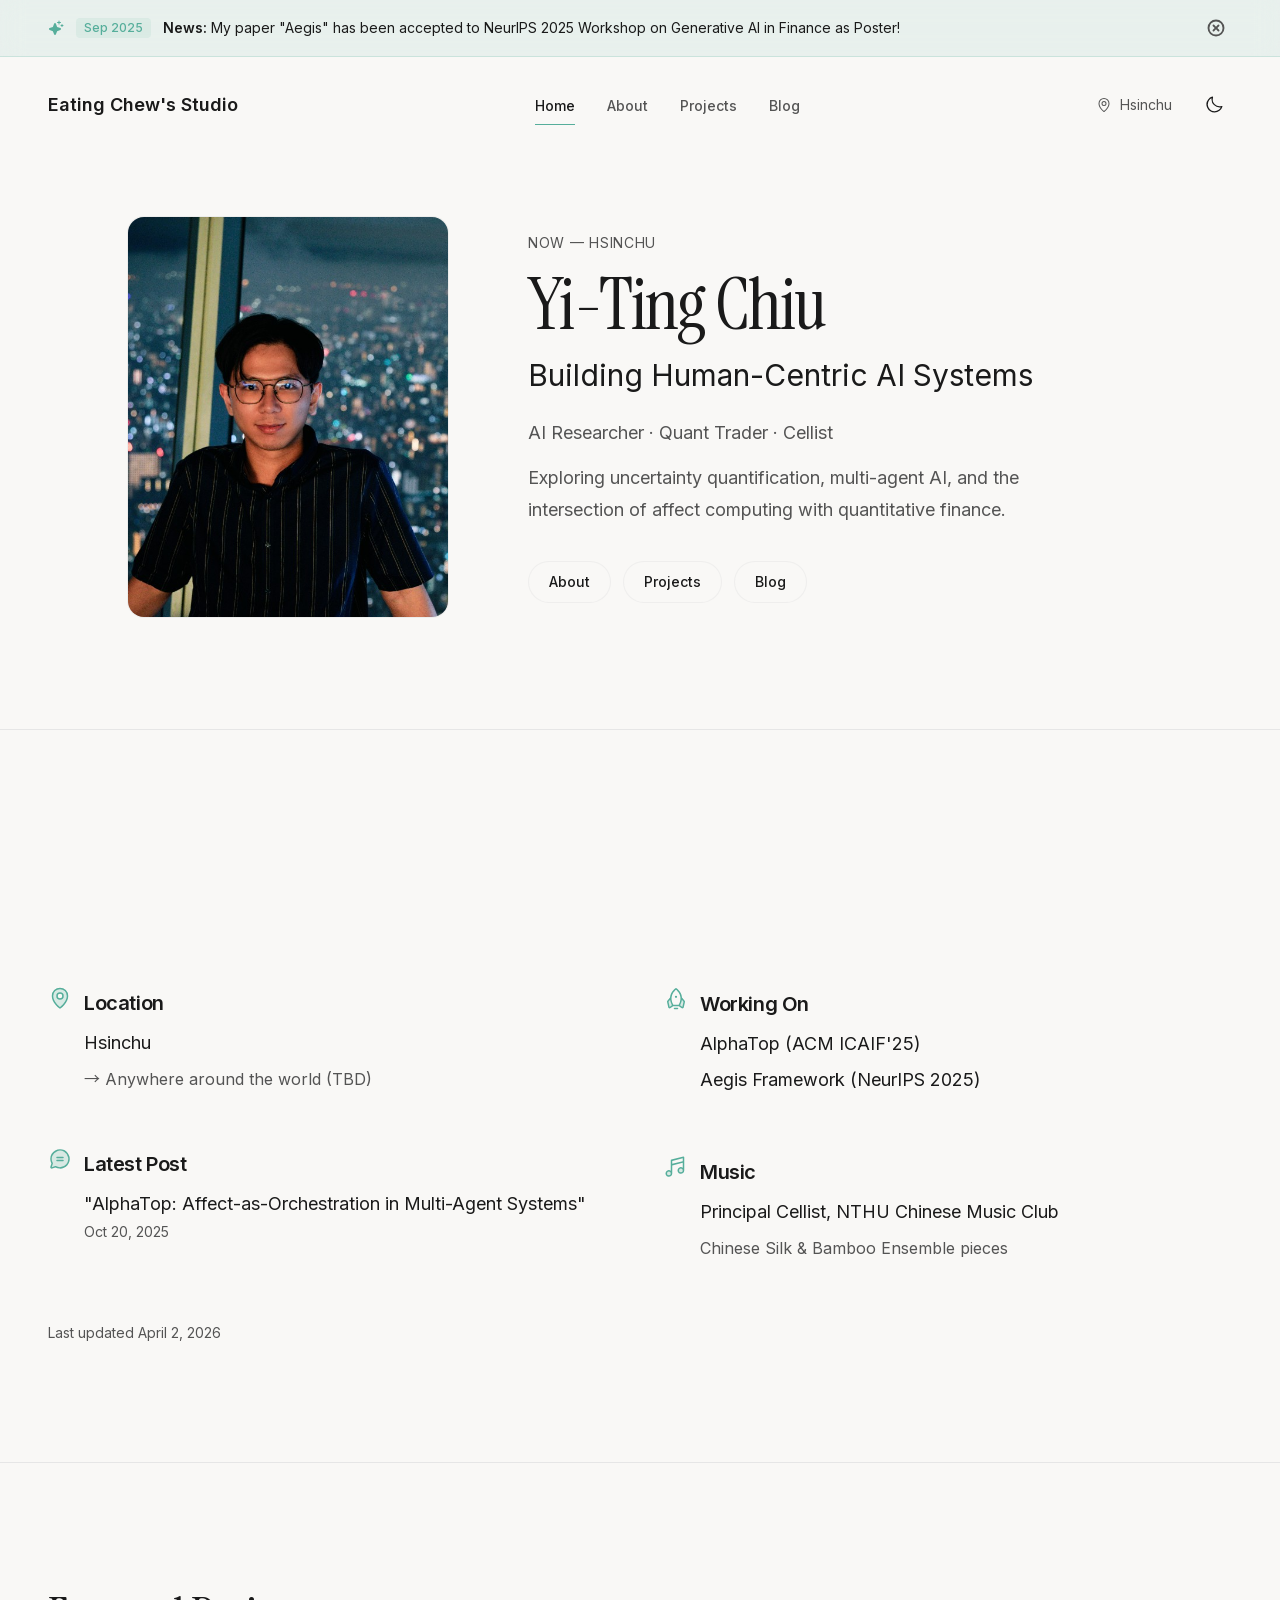
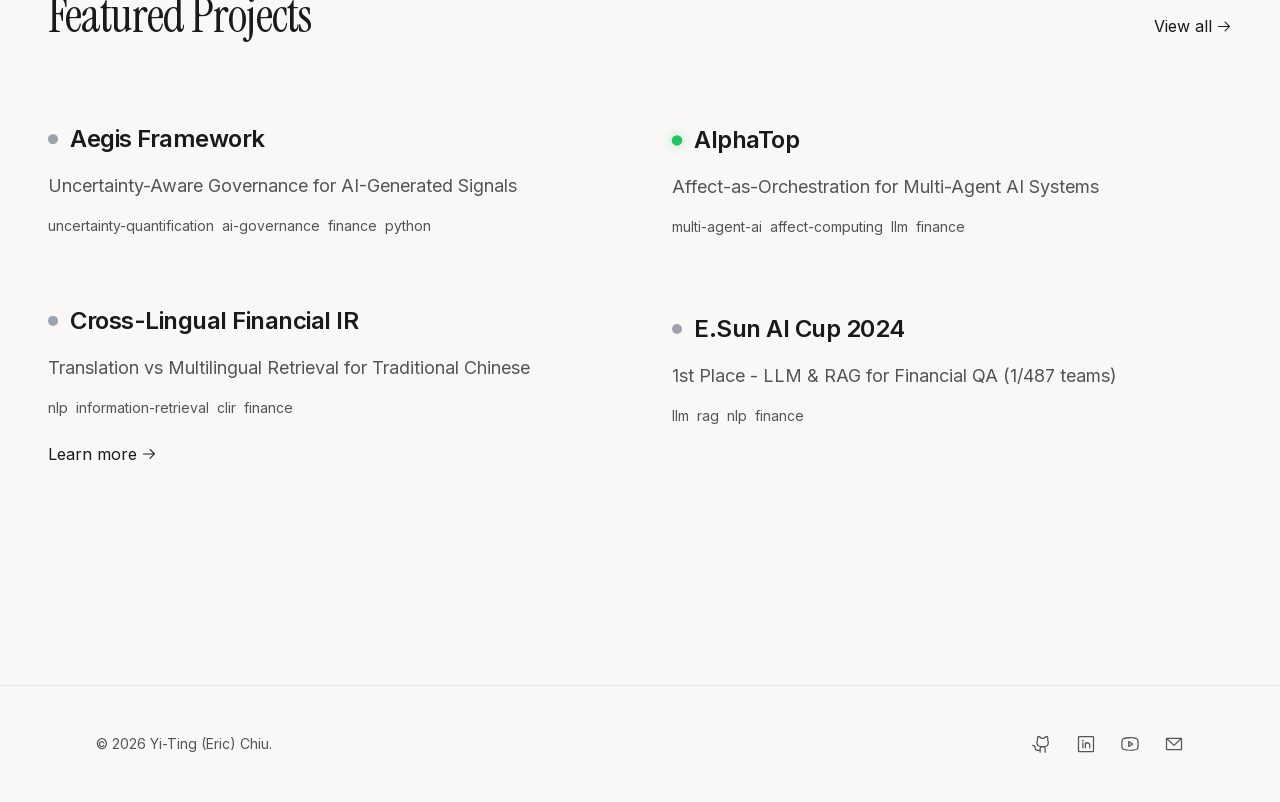
==== commit 94640ffe: "Publish compact portrait and side-by-side introduction" ====
--- a/index.html
+++ b/index.html
@@ -1 +1 @@
-<!DOCTYPE html><!--Kdm2aeiP8sV_cRC8vO6Nh--><html lang="en-us"><head><meta charSet="utf-8"/><meta name="viewport" content="width=device-width, initial-scale=1"/><link rel="preload" href="/_next/static/media/051742360c26797e-s.p.102b7f24.woff2" as="font" crossorigin="" type="font/woff2"/><link rel="preload" href="/_next/static/media/7ebf22b5a21034f8-s.p.d8bad3ab.woff2" as="font" crossorigin="" type="font/woff2"/><link rel="preload" href="/_next/static/media/83afe278b6a6bb3c-s.p.3a6ba036.woff2" as="font" crossorigin="" type="font/woff2"/><link rel="preload" href="/_next/static/media/e41d5df559864f9e-s.p.380d09ea.woff2" as="font" crossorigin="" type="font/woff2"/><link rel="preload" href="/_next/static/media/fb4edce8a3cbfef3-s.p.179b8591.woff2" as="font" crossorigin="" type="font/woff2"/><link rel="preload" as="image" href="/images/hero-cover.png"/><link rel="stylesheet" href="/_next/static/chunks/d31cfa6018d09240.css" data-precedence="next"/><link rel="stylesheet" href="/_next/static/chunks/0ad001733a8b3181.css" data-precedence="next"/><link rel="stylesheet" href="/_next/static/chunks/24710cdcd49bd85d.css" data-precedence="next"/><link rel="preload" as="script" fetchPriority="low" href="/_next/static/chunks/d6136dcb91aaf292.js"/><script src="/_next/static/chunks/c518a733bdcf3dee.js" async=""></script><script src="/_next/static/chunks/920501d033334f9d.js" async=""></script><script src="/_next/static/chunks/01bd51e4ce3f19a7.js" async=""></script><script src="/_next/static/chunks/turbopack-1a8b2591fd93608d.js" async=""></script><script src="/_next/static/chunks/88b43f653e63aaea.js" async=""></script><script src="/_next/static/chunks/35b4c50af8797795.js" async=""></script><script src="/_next/static/chunks/bd1219ae1343edc7.js" async=""></script><script src="/_next/static/chunks/ceadf5a6c1683d3d.js" async=""></script><script src="/_next/static/chunks/ff1a16fafef87110.js" async=""></script><script src="/_next/static/chunks/247eb132b7f7b574.js" async=""></script><script src="/_next/static/chunks/2449c09135917301.js" async=""></script><script src="/_next/static/chunks/52aa3f07a40b1c7c.js" async=""></script><meta name="next-size-adjust" content=""/><title>Yi-Ting (Eric) Chiu</title><meta name="description" content="AI Researcher &amp; Quantitative Trader | Building Human-Centric AI Systems"/><meta name="author" content="Yi-Ting (Eric) Chiu"/><meta name="creator" content="Yi-Ting (Eric) Chiu"/><meta property="og:title" content="Yi-Ting (Eric) Chiu"/><meta property="og:description" content="AI Researcher &amp; Quantitative Trader | Building Human-Centric AI Systems"/><meta property="og:url" content="https://eric0801.github.io/"/><meta property="og:site_name" content="Yi-Ting (Eric) Chiu"/><meta property="og:locale" content="en-US"/><meta property="og:type" content="website"/><meta name="twitter:card" content="summary_large_image"/><meta name="twitter:title" content="Yi-Ting (Eric) Chiu"/><meta name="twitter:description" content="AI Researcher &amp; Quantitative Trader | Building Human-Centric AI Systems"/><script src="/_next/static/chunks/a6dad97d9634a72d.js" noModule=""></script></head><body class="inter_5dbe1e89-module__i9oJOa__variable noto_sans_tc_b29a94d2-module__6k8MKa__variable instrument_serif_cb04ddb5-module__cX5SIa__variable jetbrains_mono_2a888507-module__iOZbPq__variable font-sans antialiased"><div hidden=""><!--$--><!--/$--></div><script>((a,b,c,d,e,f,g,h)=>{let i=document.documentElement,j=["light","dark"];function k(b){var c;(Array.isArray(a)?a:[a]).forEach(a=>{let c="class"===a,d=c&&f?e.map(a=>f[a]||a):e;c?(i.classList.remove(...d),i.classList.add(f&&f[b]?f[b]:b)):i.setAttribute(a,b)}),c=b,h&&j.includes(c)&&(i.style.colorScheme=c)}if(d)k(d);else try{let a=localStorage.getItem(b)||c,d=g&&"system"===a?window.matchMedia("(prefers-color-scheme: dark)").matches?"dark":"light":a;k(d)}catch(a){}})("class","theme","system",null,["light","dark"],null,true,true)</script><div class="min-h-screen flex flex-col"><nav class="fixed left-0 right-0 z-50 transition-all duration-500 border-transparent bg-transparent" style="top:var(--announcement-banner-height, 0px)"><div class="max-w-7xl mx-auto px-6 md:px-12"><div class="flex items-center justify-between h-24"><a class="group" href="/"><span class="text-lg font-semibold text-foreground group-hover:text-accent transition-colors duration-300">Eating Chew&#x27;s Studio</span></a><div class="hidden md:flex items-center gap-8"><a class="relative group py-2" href="/"><span class="text-sm font-medium transition-colors duration-300 text-foreground">Home</span><span class="absolute bottom-0 left-0 w-full h-px bg-accent"></span></a><a class="relative group py-2" href="/about/"><span class="text-sm font-medium transition-colors duration-300 text-muted-foreground group-hover:text-foreground">About</span><span class="absolute bottom-0 left-0 w-0 h-px bg-accent group-hover:w-full transition-all duration-300"></span></a><a class="relative group py-2" href="/projects/"><span class="text-sm font-medium transition-colors duration-300 text-muted-foreground group-hover:text-foreground">Projects</span><span class="absolute bottom-0 left-0 w-0 h-px bg-accent group-hover:w-full transition-all duration-300"></span></a><a class="relative group py-2" href="/blog/"><span class="text-sm font-medium transition-colors duration-300 text-muted-foreground group-hover:text-foreground">Blog</span><span class="absolute bottom-0 left-0 w-0 h-px bg-accent group-hover:w-full transition-all duration-300"></span></a></div><div class="flex items-center gap-6"><div class="hidden lg:flex items-center gap-2 text-sm text-muted-foreground"><svg xmlns="http://www.w3.org/2000/svg" width="1em" height="1em" fill="currentColor" viewBox="0 0 256 256" class="w-4 h-4"><path d="M128,64a40,40,0,1,0,40,40A40,40,0,0,0,128,64Zm0,64a24,24,0,1,1,24-24A24,24,0,0,1,128,128Zm0-112a88.1,88.1,0,0,0-88,88c0,31.4,14.51,64.68,42,96.25a254.19,254.19,0,0,0,41.45,38.3,8,8,0,0,0,9.18,0A254.19,254.19,0,0,0,174,200.25c27.45-31.57,42-64.85,42-96.25A88.1,88.1,0,0,0,128,16Zm0,206c-16.53-13-72-60.75-72-118a72,72,0,0,1,144,0C200,161.23,144.53,209,128,222Z"></path></svg><span>Hsinchu</span></div><button class="p-2 hover:text-accent transition-colors duration-300" aria-label="Toggle theme"><div class="w-5 h-5"></div></button><button class="md:hidden p-2 hover:text-accent transition-colors" aria-label="Toggle menu"><svg xmlns="http://www.w3.org/2000/svg" width="1em" height="1em" fill="currentColor" viewBox="0 0 256 256" class="w-5 h-5"><path d="M224,128a8,8,0,0,1-8,8H40a8,8,0,0,1,0-16H216A8,8,0,0,1,224,128ZM40,72H216a8,8,0,0,0,0-16H40a8,8,0,0,0,0,16ZM216,184H40a8,8,0,0,0,0,16H216a8,8,0,0,0,0-16Z"></path></svg></button></div></div></div></nav><main class="flex-1" style="padding-top:calc(var(--announcement-banner-height, 0px) + 6rem)"><section class="relative min-h-[min(92svh,920px)] -mt-[calc(var(--announcement-banner-height,0px)+6rem)] pt-[calc(var(--announcement-banner-height,0px)+6rem)]"><div class="pointer-events-none absolute inset-0 z-0"><img alt="Yi-Ting Chiu — portrait with city lights" decoding="async" data-nimg="fill" class="object-cover object-left" style="position:absolute;height:100%;width:100%;left:0;top:0;right:0;bottom:0;color:transparent" src="/images/hero-cover.png"/><div class="hero-cover-fade absolute inset-0" aria-hidden="true"></div><div class="hero-cover-mid-scrim absolute inset-0" aria-hidden="true"></div><div class="hero-cover-top-fade absolute inset-0" aria-hidden="true"></div></div><div class="hero-overlay relative z-10 mx-auto flex min-h-[min(78svh,760px)] max-w-7xl flex-col justify-end px-6 pb-20 md:px-12 md:pb-28"><div class="ml-auto w-full max-w-2xl text-right md:max-w-3xl"><div class="space-y-4"><div style="opacity:0;transform:translateY(24px)"><p class="text-sm tracking-wider uppercase text-muted-foreground">Now — <!-- -->Hsinchu</p></div><h1 class="text-6xl font-normal tracking-tighter leading-none md:text-8xl" style="opacity:0;transform:translateY(20px)">Yi-Ting Chiu</h1><div style="opacity:0;transform:translateY(24px)"><p class="text-2xl leading-snug text-muted-foreground md:text-3xl">Building Human-Centric AI Systems</p></div></div><div class="mt-10 space-y-3 text-lg text-muted-foreground md:mt-12" style="opacity:0;transform:translateY(24px)"><p>AI Researcher · Quant Trader · Cellist</p><p>Exploring uncertainty quantification, multi-agent AI, and the intersection of affect computing with quantitative finance.</p></div><div class="mt-10 flex flex-wrap justify-end gap-3 md:mt-12" style="opacity:0;transform:translateY(24px)"><a class="rounded-full border border-border/50 bg-background/35 px-5 py-2.5 text-sm font-medium text-foreground backdrop-blur-md transition-colors hover:border-accent hover:bg-background/70 hover:text-accent" href="/about/">About</a><a class="rounded-full border border-border/50 bg-background/35 px-5 py-2.5 text-sm font-medium text-foreground backdrop-blur-md transition-colors hover:border-accent hover:bg-background/70 hover:text-accent" href="/projects/">Projects</a><a class="rounded-full border border-border/50 bg-background/35 px-5 py-2.5 text-sm font-medium text-foreground backdrop-blur-md transition-colors hover:border-accent hover:bg-background/70 hover:text-accent" href="/blog/">Blog</a></div></div></div></section><section class="py-32 px-6 md:px-12 border-t border-border"><div class="max-w-7xl mx-auto"><div style="opacity:0;transform:translateY(24px)"><h2 class="text-5xl font-normal mb-20">Currently</h2></div><div class="grid grid-cols-1 md:grid-cols-2 gap-12"><div style="opacity:0;transform:translateY(20px)"><div class="group"><div class="flex items-baseline gap-3 mb-3"><svg xmlns="http://www.w3.org/2000/svg" width="1em" height="1em" fill="currentColor" viewBox="0 0 256 256" class="w-6 h-6 text-accent flex-shrink-0"><path d="M128,24a80,80,0,0,0-80,80c0,72,80,128,80,128s80-56,80-128A80,80,0,0,0,128,24Zm0,112a32,32,0,1,1,32-32A32,32,0,0,1,128,136Z" opacity="0.2"></path><path d="M128,64a40,40,0,1,0,40,40A40,40,0,0,0,128,64Zm0,64a24,24,0,1,1,24-24A24,24,0,0,1,128,128Zm0-112a88.1,88.1,0,0,0-88,88c0,31.4,14.51,64.68,42,96.25a254.19,254.19,0,0,0,41.45,38.3,8,8,0,0,0,9.18,0A254.19,254.19,0,0,0,174,200.25c27.45-31.57,42-64.85,42-96.25A88.1,88.1,0,0,0,128,16Zm0,206c-16.53-13-72-60.75-72-118a72,72,0,0,1,144,0C200,161.23,144.53,209,128,222Z"></path></svg><h3 class="font-sans text-xl font-semibold">Location</h3></div><p class="text-lg text-foreground ml-9">Hsinchu</p><p class="text-muted-foreground ml-9 mt-2">→ <!-- -->Anywhere around the world<!-- --> (<!-- -->TBD<!-- -->)</p></div></div><div style="opacity:0;transform:translateY(20px)"><div class="group"><div class="flex items-baseline gap-3 mb-3"><svg xmlns="http://www.w3.org/2000/svg" width="1em" height="1em" fill="currentColor" viewBox="0 0 256 256" class="w-6 h-6 text-accent flex-shrink-0"><path d="M94.81,192,65.36,214.24a8,8,0,0,1-12.81-4.51L40.19,154.1a8,8,0,0,1,1.66-6.86l30.31-36.33C71,134.25,76.7,161.43,94.81,192Zm119.34-44.76-30.31-36.33c1.21,23.34-4.54,50.52-22.65,81.09l29.45,22.24a8,8,0,0,0,12.81-4.51l12.36-55.63A8,8,0,0,0,214.15,147.24Z" opacity="0.2"></path><path d="M152,224a8,8,0,0,1-8,8H112a8,8,0,0,1,0-16h32A8,8,0,0,1,152,224ZM128,112a12,12,0,1,0-12-12A12,12,0,0,0,128,112Zm95.62,43.83-12.36,55.63a16,16,0,0,1-25.51,9.11L158.51,200h-61L70.25,220.57a16,16,0,0,1-25.51-9.11L32.38,155.83a16.09,16.09,0,0,1,3.32-13.71l28.56-34.26a123.07,123.07,0,0,1,8.57-36.67c12.9-32.34,36-52.63,45.37-59.85a16,16,0,0,1,19.6,0c9.34,7.22,32.47,27.51,45.37,59.85a123.07,123.07,0,0,1,8.57,36.67l28.56,34.26A16.09,16.09,0,0,1,223.62,155.83ZM99.43,184h57.14c21.12-37.54,25.07-73.48,11.74-106.88C156.55,47.64,134.49,29,128,24c-6.51,5-28.57,23.64-40.33,53.12C74.36,110.52,78.31,146.46,99.43,184Zm-15,5.85Q68.28,160.5,64.83,132.16L48,152.36,60.36,208l.18-.13ZM208,152.36l-16.83-20.2q-3.42,28.28-19.56,57.69l23.85,18,.18.13Z"></path></svg><h3 class="font-sans text-xl font-semibold">Working On</h3></div><div class="ml-9 space-y-2"><p class="text-lg text-foreground">AlphaTop (ACM ICAIF&#x27;25)</p><p class="text-lg text-foreground">Aegis Framework (NeurIPS 2025)</p></div></div></div><div style="opacity:0;transform:translateY(20px)"><div class="group"><div class="flex items-baseline gap-3 mb-3"><svg xmlns="http://www.w3.org/2000/svg" width="1em" height="1em" fill="currentColor" viewBox="0 0 256 256" class="w-6 h-6 text-accent flex-shrink-0"><path d="M224,128A96,96,0,0,1,79.93,211.11h0L42.54,223.58a8,8,0,0,1-10.12-10.12l12.47-37.39h0A96,96,0,1,1,224,128Z" opacity="0.2"></path><path d="M128,24A104,104,0,0,0,36.18,176.88L24.83,210.93a16,16,0,0,0,20.24,20.24l34.05-11.35A104,104,0,1,0,128,24Zm0,192a87.87,87.87,0,0,1-44.06-11.81,8,8,0,0,0-4-1.08,7.85,7.85,0,0,0-2.53.42L40,216,52.47,178.6a8,8,0,0,0-.66-6.54A88,88,0,1,1,128,216Zm40-104a8,8,0,0,1-8,8H96a8,8,0,0,1,0-16h64A8,8,0,0,1,168,112Zm0,32a8,8,0,0,1-8,8H96a8,8,0,0,1,0-16h64A8,8,0,0,1,168,144Z"></path></svg><h3 class="font-sans text-xl font-semibold">Latest Post</h3></div><a class="ml-9 block" href="/blog/"><p class="text-lg text-foreground hover:text-accent transition-colors">&quot;<!-- -->AlphaTop: Affect-as-Orchestration in Multi-Agent Systems<!-- -->&quot;</p><p class="text-sm text-muted-foreground mt-1">Oct 20, 2025</p></a></div></div><div style="opacity:0;transform:translateY(20px)"><div class="group"><div class="flex items-baseline gap-3 mb-3"><svg xmlns="http://www.w3.org/2000/svg" width="1em" height="1em" fill="currentColor" viewBox="0 0 256 256" class="w-6 h-6 text-accent flex-shrink-0"><path d="M208,164a28,28,0,1,1-28-28A28,28,0,0,1,208,164ZM52,168a28,28,0,1,0,28,28A28,28,0,0,0,52,168Z" opacity="0.2"></path><path d="M212.92,17.69a8,8,0,0,0-6.86-1.45l-128,32A8,8,0,0,0,72,56V166.08A36,36,0,1,0,88,196V110.25l112-28v51.83A36,36,0,1,0,216,164V24A8,8,0,0,0,212.92,17.69ZM52,216a20,20,0,1,1,20-20A20,20,0,0,1,52,216ZM88,93.75V62.25l112-28v31.5ZM180,184a20,20,0,1,1,20-20A20,20,0,0,1,180,184Z"></path></svg><h3 class="font-sans text-xl font-semibold">Music</h3></div><p class="text-lg text-foreground ml-9">Principal Cellist, NTHU Chinese Music Club</p><p class="text-muted-foreground ml-9 mt-2">Chinese Silk &amp; Bamboo Ensemble pieces</p></div></div></div><div style="opacity:0;transform:translateY(24px)"><p class="text-sm text-muted-foreground mt-16">Last updated <!-- -->April 2, 2026</p></div></div></section><section class="py-32 px-6 md:px-12 border-t border-border"><div class="max-w-7xl mx-auto"><div style="opacity:0;transform:translateY(24px)"><div class="flex items-baseline justify-between mb-20"><h2 class="text-5xl font-normal">Featured Projects</h2><a class="text-foreground hover:text-accent transition-colors inline-flex items-center gap-1 border-b-2 border-transparent hover:border-accent pb-1" href="/projects/">View all<svg xmlns="http://www.w3.org/2000/svg" width="1em" height="1em" fill="currentColor" viewBox="0 0 256 256" class="w-4 h-4"><path d="M221.66,133.66l-72,72a8,8,0,0,1-11.32-11.32L196.69,136H40a8,8,0,0,1,0-16H196.69L138.34,61.66a8,8,0,0,1,11.32-11.32l72,72A8,8,0,0,1,221.66,133.66Z"></path></svg></a></div></div><div class="grid grid-cols-1 md:grid-cols-2 gap-16"><div style="opacity:0;transform:translateY(20px)"><div class="group space-y-4"><div class="flex items-center gap-3"><div class="flex items-center gap-2"><span aria-label="Project completed" class="inline-block w-2.5 h-2.5 rounded-full bg-gray-400 shadow-gray-400/30" style="box-shadow:none"></span></div><h3 class="font-sans text-2xl font-semibold group-hover:text-accent transition-colors">Aegis Framework</h3></div><p class="text-lg text-muted-foreground leading-relaxed">Uncertainty-Aware Governance for AI-Generated Signals</p><div class="flex flex-wrap gap-2"><span class="text-sm text-muted-foreground">uncertainty-quantification</span><span class="text-sm text-muted-foreground">ai-governance</span><span class="text-sm text-muted-foreground">finance</span><span class="text-sm text-muted-foreground">python</span></div></div></div><div style="opacity:0;transform:translateY(20px)"><div class="group space-y-4"><div class="flex items-center gap-3"><div class="flex items-center gap-2"><span aria-label="Project ongoing" class="inline-block w-2.5 h-2.5 rounded-full bg-green-500 shadow-green-500/50" style="box-shadow:0 0 8px rgba(34, 197, 94, 0.4)"></span></div><h3 class="font-sans text-2xl font-semibold group-hover:text-accent transition-colors">AlphaTop</h3></div><p class="text-lg text-muted-foreground leading-relaxed">Affect-as-Orchestration for Multi-Agent AI Systems</p><div class="flex flex-wrap gap-2"><span class="text-sm text-muted-foreground">multi-agent-ai</span><span class="text-sm text-muted-foreground">affect-computing</span><span class="text-sm text-muted-foreground">llm</span><span class="text-sm text-muted-foreground">finance</span></div></div></div><div style="opacity:0;transform:translateY(20px)"><div class="group space-y-4"><div class="flex items-center gap-3"><div class="flex items-center gap-2"><span aria-label="Project completed" class="inline-block w-2.5 h-2.5 rounded-full bg-gray-400 shadow-gray-400/30" style="box-shadow:none"></span></div><h3 class="font-sans text-2xl font-semibold group-hover:text-accent transition-colors">Cross-Lingual Financial IR</h3></div><p class="text-lg text-muted-foreground leading-relaxed">Translation vs Multilingual Retrieval for Traditional Chinese</p><div class="flex flex-wrap gap-2"><span class="text-sm text-muted-foreground">nlp</span><span class="text-sm text-muted-foreground">information-retrieval</span><span class="text-sm text-muted-foreground">clir</span><span class="text-sm text-muted-foreground">finance</span></div><a class="inline-flex items-center text-foreground hover:text-accent transition-colors gap-1 pt-2" href="https://github.com/Eric0801">Learn more<svg xmlns="http://www.w3.org/2000/svg" width="1em" height="1em" fill="currentColor" viewBox="0 0 256 256" class="w-4 h-4"><path d="M221.66,133.66l-72,72a8,8,0,0,1-11.32-11.32L196.69,136H40a8,8,0,0,1,0-16H196.69L138.34,61.66a8,8,0,0,1,11.32-11.32l72,72A8,8,0,0,1,221.66,133.66Z"></path></svg></a></div></div><div style="opacity:0;transform:translateY(20px)"><div class="group space-y-4"><div class="flex items-center gap-3"><div class="flex items-center gap-2"><span aria-label="Project completed" class="inline-block w-2.5 h-2.5 rounded-full bg-gray-400 shadow-gray-400/30" style="box-shadow:none"></span></div><h3 class="font-sans text-2xl font-semibold group-hover:text-accent transition-colors">E.Sun AI Cup 2024</h3></div><p class="text-lg text-muted-foreground leading-relaxed">1st Place - LLM &amp; RAG for Financial QA (1/487 teams)</p><div class="flex flex-wrap gap-2"><span class="text-sm text-muted-foreground">llm</span><span class="text-sm text-muted-foreground">rag</span><span class="text-sm text-muted-foreground">nlp</span><span class="text-sm text-muted-foreground">finance</span></div></div></div></div></div></section><!--$--><!--/$--></main><footer class="border-t border-border mt-24"><div class="max-w-6xl mx-auto px-4 sm:px-6 lg:px-8 py-12"><div class="flex flex-col md:flex-row items-center justify-between gap-6"><div class="text-sm text-muted-foreground">© <!-- -->2026<!-- --> <!-- -->Yi-Ting (Eric) Chiu<!-- -->.</div><div class="flex items-center space-x-6"><a class="text-muted-foreground hover:text-accent transition-colors" aria-label="GitHub" target="_blank" rel="noopener noreferrer" href="https://github.com/Eric0801"><svg xmlns="http://www.w3.org/2000/svg" width="1em" height="1em" fill="currentColor" viewBox="0 0 256 256" class="w-5 h-5"><path d="M208.31,75.68A59.78,59.78,0,0,0,202.93,28,8,8,0,0,0,196,24a59.75,59.75,0,0,0-48,24H124A59.75,59.75,0,0,0,76,24a8,8,0,0,0-6.93,4,59.78,59.78,0,0,0-5.38,47.68A58.14,58.14,0,0,0,56,104v8a56.06,56.06,0,0,0,48.44,55.47A39.8,39.8,0,0,0,96,192v8H72a24,24,0,0,1-24-24A40,40,0,0,0,8,136a8,8,0,0,0,0,16,24,24,0,0,1,24,24,40,40,0,0,0,40,40H96v16a8,8,0,0,0,16,0V192a24,24,0,0,1,48,0v40a8,8,0,0,0,16,0V192a39.8,39.8,0,0,0-8.44-24.53A56.06,56.06,0,0,0,216,112v-8A58.14,58.14,0,0,0,208.31,75.68ZM200,112a40,40,0,0,1-40,40H112a40,40,0,0,1-40-40v-8a41.74,41.74,0,0,1,6.9-22.48A8,8,0,0,0,80,73.83a43.81,43.81,0,0,1,.79-33.58,43.88,43.88,0,0,1,32.32,20.06A8,8,0,0,0,119.82,64h32.35a8,8,0,0,0,6.74-3.69,43.87,43.87,0,0,1,32.32-20.06A43.81,43.81,0,0,1,192,73.83a8.09,8.09,0,0,0,1,7.65A41.72,41.72,0,0,1,200,104Z"></path></svg></a><a class="text-muted-foreground hover:text-accent transition-colors" aria-label="LinkedIn" target="_blank" rel="noopener noreferrer" href="https://www.linkedin.com/in/ericchiu0801"><svg xmlns="http://www.w3.org/2000/svg" width="1em" height="1em" fill="currentColor" viewBox="0 0 256 256" class="w-5 h-5"><path d="M216,24H40A16,16,0,0,0,24,40V216a16,16,0,0,0,16,16H216a16,16,0,0,0,16-16V40A16,16,0,0,0,216,24Zm0,192H40V40H216V216ZM96,112v64a8,8,0,0,1-16,0V112a8,8,0,0,1,16,0Zm88,28v36a8,8,0,0,1-16,0V140a20,20,0,0,0-40,0v36a8,8,0,0,1-16,0V112a8,8,0,0,1,15.79-1.78A36,36,0,0,1,184,140ZM100,84A12,12,0,1,1,88,72,12,12,0,0,1,100,84Z"></path></svg></a><a class="text-muted-foreground hover:text-accent transition-colors" aria-label="YouTube" target="_blank" rel="noopener noreferrer" href="https://www.youtube.com/@ericchiu2593"><svg xmlns="http://www.w3.org/2000/svg" width="1em" height="1em" fill="currentColor" viewBox="0 0 256 256" class="w-5 h-5"><path d="M164.44,121.34l-48-32A8,8,0,0,0,104,96v64a8,8,0,0,0,12.44,6.66l48-32a8,8,0,0,0,0-13.32ZM120,145.05V111l25.58,17ZM234.33,69.52a24,24,0,0,0-14.49-16.4C185.56,39.88,131,40,128,40s-57.56-.12-91.84,13.12a24,24,0,0,0-14.49,16.4C19.08,79.5,16,97.74,16,128s3.08,48.5,5.67,58.48a24,24,0,0,0,14.49,16.41C69,215.56,120.4,216,127.34,216h1.32c6.94,0,58.37-.44,91.18-13.11a24,24,0,0,0,14.49-16.41c2.59-10,5.67-28.22,5.67-58.48S236.92,79.5,234.33,69.52Zm-15.49,113a8,8,0,0,1-4.77,5.49c-31.65,12.22-85.48,12-86,12H128c-.54,0-54.33.2-86-12a8,8,0,0,1-4.77-5.49C34.8,173.39,32,156.57,32,128s2.8-45.39,5.16-54.47A8,8,0,0,1,41.93,68c30.52-11.79,81.66-12,85.85-12h.27c.54,0,54.38-.18,86,12a8,8,0,0,1,4.77,5.49C221.2,82.61,224,99.43,224,128S221.2,173.39,218.84,182.47Z"></path></svg></a><a class="text-muted-foreground hover:text-accent transition-colors" aria-label="Email" target="_blank" rel="noopener noreferrer" href="mailto:ericchiu801@gmail.com"><svg xmlns="http://www.w3.org/2000/svg" width="1em" height="1em" fill="currentColor" viewBox="0 0 256 256" class="w-5 h-5"><path d="M224,48H32a8,8,0,0,0-8,8V192a16,16,0,0,0,16,16H216a16,16,0,0,0,16-16V56A8,8,0,0,0,224,48ZM203.43,64,128,133.15,52.57,64ZM216,192H40V74.19l82.59,75.71a8,8,0,0,0,10.82,0L216,74.19V192Z"></path></svg></a></div></div></div></footer></div><script src="/_next/static/chunks/d6136dcb91aaf292.js" id="_R_" async=""></script><script>(self.__next_f=self.__next_f||[]).push([0])</script><script>self.__next_f.push([1,"1:\"$Sreact.fragment\"\n2:I[89554,[\"/_next/static/chunks/88b43f653e63aaea.js\",\"/_next/static/chunks/35b4c50af8797795.js\",\"/_next/static/chunks/bd1219ae1343edc7.js\",\"/_next/static/chunks/ceadf5a6c1683d3d.js\"],\"ThemeProvider\"]\n3:I[18003,[\"/_next/static/chunks/88b43f653e63aaea.js\",\"/_next/static/chunks/35b4c50af8797795.js\",\"/_next/static/chunks/bd1219ae1343edc7.js\",\"/_next/static/chunks/ceadf5a6c1683d3d.js\"],\"SmoothScroll\"]\n4:I[17571,[\"/_next/static/chunks/88b43f653e63aaea.js\",\"/_next/static/chunks/35b4c50af8797795.js\",\"/_next/static/chunks/bd1219ae1343edc7.js\",\"/_next/static/chunks/ceadf5a6c1683d3d.js\"],\"AnnouncementBanner\"]\n5:I[7988,[\"/_next/static/chunks/88b43f653e63aaea.js\",\"/_next/static/chunks/35b4c50af8797795.js\",\"/_next/static/chunks/bd1219ae1343edc7.js\",\"/_next/static/chunks/ceadf5a6c1683d3d.js\"],\"Navbar\"]\n6:I[39756,[\"/_next/static/chunks/ff1a16fafef87110.js\",\"/_next/static/chunks/247eb132b7f7b574.js\"],\"default\"]\n7:I[37457,[\"/_next/static/chunks/ff1a16fafef87110.js\",\"/_next/static/chunks/247eb132b7f7b574.js\"],\"default\"]\n8:I[22016,[\"/_next/static/chunks/88b43f653e63aaea.js\",\"/_next/static/chunks/35b4c50af8797795.js\",\"/_next/static/chunks/bd1219ae1343edc7.js\",\"/_next/static/chunks/ceadf5a6c1683d3d.js\"],\"\"]\ne:I[68027,[\"/_next/static/chunks/ff1a16fafef87110.js\",\"/_next/static/chunks/247eb132b7f7b574.js\"],\"default\"]\n:HL[\"/_next/static/chunks/d31cfa6018d09240.css\",\"style\"]\n:HL[\"/_next/static/chunks/0ad001733a8b3181.css\",\"style\"]\n:HL[\"/_next/static/chunks/24710cdcd49bd85d.css\",\"style\"]\n:HL[\"/_next/static/media/051742360c26797e-s.p.102b7f24.woff2\",\"font\",{\"crossOrigin\":\"\",\"type\":\"font/woff2\"}]\n:HL[\"/_next/static/media/7ebf22b5a21034f8-s.p.d8bad3ab.woff2\",\"font\",{\"crossOrigin\":\"\",\"type\":\"font/woff2\"}]\n:HL[\"/_next/static/media/83afe278b6a6bb3c-s.p.3a6ba036.woff2\",\"font\",{\"crossOrigin\":\"\",\"type\":\"font/woff2\"}]\n:HL[\"/_next/static/media/e41d5df559864f9e-s.p.380d09ea.woff2\",\"font\",{\"crossOrigin\":\"\",\"type\":\"font/woff2\"}]\n:HL[\"/_next/static/media/fb4edce8a3cbfef3-s.p.179b8591.woff2\",\"font\",{\"crossOrigin\":\"\",\"type\":\"font/woff2\"}]\n"])</script><script>self.__next_f.push([1,"0:{\"P\":null,\"b\":\"Kdm2aeiP8sV-cRC8vO6Nh\",\"c\":[\"\",\"\"],\"q\":\"\",\"i\":false,\"f\":[[[\"\",{\"children\":[\"__PAGE__\",{}]},\"$undefined\",\"$undefined\",true],[[\"$\",\"$1\",\"c\",{\"children\":[[[\"$\",\"link\",\"0\",{\"rel\":\"stylesheet\",\"href\":\"/_next/static/chunks/d31cfa6018d09240.css\",\"precedence\":\"next\",\"crossOrigin\":\"$undefined\",\"nonce\":\"$undefined\"}],[\"$\",\"link\",\"1\",{\"rel\":\"stylesheet\",\"href\":\"/_next/static/chunks/0ad001733a8b3181.css\",\"precedence\":\"next\",\"crossOrigin\":\"$undefined\",\"nonce\":\"$undefined\"}],[\"$\",\"link\",\"2\",{\"rel\":\"stylesheet\",\"href\":\"/_next/static/chunks/24710cdcd49bd85d.css\",\"precedence\":\"next\",\"crossOrigin\":\"$undefined\",\"nonce\":\"$undefined\"}],[\"$\",\"script\",\"script-0\",{\"src\":\"/_next/static/chunks/88b43f653e63aaea.js\",\"async\":true,\"nonce\":\"$undefined\"}],[\"$\",\"script\",\"script-1\",{\"src\":\"/_next/static/chunks/35b4c50af8797795.js\",\"async\":true,\"nonce\":\"$undefined\"}],[\"$\",\"script\",\"script-2\",{\"src\":\"/_next/static/chunks/bd1219ae1343edc7.js\",\"async\":true,\"nonce\":\"$undefined\"}],[\"$\",\"script\",\"script-3\",{\"src\":\"/_next/static/chunks/ceadf5a6c1683d3d.js\",\"async\":true,\"nonce\":\"$undefined\"}]],[\"$\",\"html\",null,{\"lang\":\"en-us\",\"suppressHydrationWarning\":true,\"children\":[\"$\",\"body\",null,{\"className\":\"inter_5dbe1e89-module__i9oJOa__variable noto_sans_tc_b29a94d2-module__6k8MKa__variable instrument_serif_cb04ddb5-module__cX5SIa__variable jetbrains_mono_2a888507-module__iOZbPq__variable font-sans antialiased\",\"children\":[\"$\",\"$L2\",null,{\"attribute\":\"class\",\"defaultTheme\":\"system\",\"enableSystem\":true,\"disableTransitionOnChange\":true,\"children\":[[\"$\",\"$L3\",null,{}],[\"$\",\"div\",null,{\"className\":\"min-h-screen flex flex-col\",\"children\":[[\"$\",\"$L4\",null,{}],[\"$\",\"$L5\",null,{}],[\"$\",\"main\",null,{\"className\":\"flex-1\",\"style\":{\"paddingTop\":\"calc(var(--announcement-banner-height, 0px) + 6rem)\"},\"children\":[\"$\",\"$L6\",null,{\"parallelRouterKey\":\"children\",\"error\":\"$undefined\",\"errorStyles\":\"$undefined\",\"errorScripts\":\"$undefined\",\"template\":[\"$\",\"$L7\",null,{}],\"templateStyles\":\"$undefined\",\"templateScripts\":\"$undefined\",\"notFound\":[[[\"$\",\"title\",null,{\"children\":\"404: This page could not be found.\"}],[\"$\",\"div\",null,{\"style\":{\"fontFamily\":\"system-ui,\\\"Segoe UI\\\",Roboto,Helvetica,Arial,sans-serif,\\\"Apple Color Emoji\\\",\\\"Segoe UI Emoji\\\"\",\"height\":\"100vh\",\"textAlign\":\"center\",\"display\":\"flex\",\"flexDirection\":\"column\",\"alignItems\":\"center\",\"justifyContent\":\"center\"},\"children\":[\"$\",\"div\",null,{\"children\":[[\"$\",\"style\",null,{\"dangerouslySetInnerHTML\":{\"__html\":\"body{color:#000;background:#fff;margin:0}.next-error-h1{border-right:1px solid rgba(0,0,0,.3)}@media (prefers-color-scheme:dark){body{color:#fff;background:#000}.next-error-h1{border-right:1px solid rgba(255,255,255,.3)}}\"}}],[\"$\",\"h1\",null,{\"className\":\"next-error-h1\",\"style\":{\"display\":\"inline-block\",\"margin\":\"0 20px 0 0\",\"padding\":\"0 23px 0 0\",\"fontSize\":24,\"fontWeight\":500,\"verticalAlign\":\"top\",\"lineHeight\":\"49px\"},\"children\":404}],[\"$\",\"div\",null,{\"style\":{\"display\":\"inline-block\"},\"children\":[\"$\",\"h2\",null,{\"style\":{\"fontSize\":14,\"fontWeight\":400,\"lineHeight\":\"49px\",\"margin\":0},\"children\":\"This page could not be found.\"}]}]]}]}]],[]],\"forbidden\":\"$undefined\",\"unauthorized\":\"$undefined\"}]}],[\"$\",\"footer\",null,{\"className\":\"border-t border-border mt-24\",\"children\":[\"$\",\"div\",null,{\"className\":\"max-w-6xl mx-auto px-4 sm:px-6 lg:px-8 py-12\",\"children\":[\"$\",\"div\",null,{\"className\":\"flex flex-col md:flex-row items-center justify-between gap-6\",\"children\":[[\"$\",\"div\",null,{\"className\":\"text-sm text-muted-foreground\",\"children\":[\"© \",2026,\" \",\"Yi-Ting (Eric) Chiu\",\".\"]}],[\"$\",\"div\",null,{\"className\":\"flex items-center space-x-6\",\"children\":[[\"$\",\"$L8\",\"GitHub\",{\"href\":\"https://github.com/Eric0801\",\"className\":\"text-muted-foreground hover:text-accent transition-colors\",\"aria-label\":\"GitHub\",\"target\":\"_blank\",\"rel\":\"noopener noreferrer\",\"children\":[\"$\",\"svg\",null,{\"ref\":\"$undefined\",\"xmlns\":\"http://www.w3.org/2000/svg\",\"width\":\"1em\",\"height\":\"1em\",\"fill\":\"currentColor\",\"viewBox\":\"0 0 256 256\",\"transform\":\"$undefined\",\"className\":\"w-5 h-5\",\"children\":[false,\"$undefined\",[\"$\",\"path\",null,{\"d\":\"M208.31,75.68A59.78,59.78,0,0,0,202.93,28,8,8,0,0,0,196,24a59.75,59.75,0,0,0-48,24H124A59.75,59.75,0,0,0,76,24a8,8,0,0,0-6.93,4,59.78,59.78,0,0,0-5.38,47.68A58.14,58.14,0,0,0,56,104v8a56.06,56.06,0,0,0,48.44,55.47A39.8,39.8,0,0,0,96,192v8H72a24,24,0,0,1-24-24A40,40,0,0,0,8,136a8,8,0,0,0,0,16,24,24,0,0,1,24,24,40,40,0,0,0,40,40H96v16a8,8,0,0,0,16,0V192a24,24,0,0,1,48,0v40a8,8,0,0,0,16,0V192a39.8,39.8,0,0,0-8.44-24.53A56.06,56.06,0,0,0,216,112v-8A58.14,58.14,0,0,0,208.31,75.68ZM200,112a40,40,0,0,1-40,40H112a40,40,0,0,1-40-40v-8a41.74,41.74,0,0,1,6.9-22.48A8,8,0,0,0,80,73.83a43.81,43.81,0,0,1,.79-33.58,43.88,43.88,0,0,1,32.32,20.06A8,8,0,0,0,119.82,64h32.35a8,8,0,0,0,6.74-3.69,43.87,43.87,0,0,1,32.32-20.06A43.81,43.81,0,0,1,192,73.83a8.09,8.09,0,0,0,1,7.65A41.72,41.72,0,0,1,200,104Z\"}]]}]}],\"$L9\",\"$La\",\"$Lb\"]}]]}]}]}]]}]]}]}]}]]}],{\"children\":[\"$Lc\",{},null,false,false]},null,false,false],\"$Ld\",false]],\"m\":\"$undefined\",\"G\":[\"$e\",[]],\"s\":false,\"S\":true}\n"])</script><script>self.__next_f.push([1,"f:I[47257,[\"/_next/static/chunks/ff1a16fafef87110.js\",\"/_next/static/chunks/247eb132b7f7b574.js\"],\"ClientPageRoot\"]\n10:I[31713,[\"/_next/static/chunks/88b43f653e63aaea.js\",\"/_next/static/chunks/35b4c50af8797795.js\",\"/_next/static/chunks/bd1219ae1343edc7.js\",\"/_next/static/chunks/ceadf5a6c1683d3d.js\",\"/_next/static/chunks/2449c09135917301.js\",\"/_next/static/chunks/52aa3f07a40b1c7c.js\"],\"default\"]\n13:I[97367,[\"/_next/static/chunks/ff1a16fafef87110.js\",\"/_next/static/chunks/247eb132b7f7b574.js\"],\"OutletBoundary\"]\n14:\"$Sreact.suspense\"\n16:I[97367,[\"/_next/static/chunks/ff1a16fafef87110.js\",\"/_next/static/chunks/247eb132b7f7b574.js\"],\"ViewportBoundary\"]\n18:I[97367,[\"/_next/static/chunks/ff1a16fafef87110.js\",\"/_next/static/chunks/247eb132b7f7b574.js\"],\"MetadataBoundary\"]\n9:[\"$\",\"$L8\",\"LinkedIn\",{\"href\":\"https://www.linkedin.com/in/ericchiu0801\",\"className\":\"text-muted-foreground hover:text-accent transition-colors\",\"aria-label\":\"LinkedIn\",\"target\":\"_blank\",\"rel\":\"noopener noreferrer\",\"children\":[\"$\",\"svg\",null,{\"ref\":\"$undefined\",\"xmlns\":\"http://www.w3.org/2000/svg\",\"width\":\"1em\",\"height\":\"1em\",\"fill\":\"currentColor\",\"viewBox\":\"0 0 256 256\",\"transform\":\"$undefined\",\"className\":\"w-5 h-5\",\"children\":[false,\"$undefined\",[\"$\",\"path\",null,{\"d\":\"M216,24H40A16,16,0,0,0,24,40V216a16,16,0,0,0,16,16H216a16,16,0,0,0,16-16V40A16,16,0,0,0,216,24Zm0,192H40V40H216V216ZM96,112v64a8,8,0,0,1-16,0V112a8,8,0,0,1,16,0Zm88,28v36a8,8,0,0,1-16,0V140a20,20,0,0,0-40,0v36a8,8,0,0,1-16,0V112a8,8,0,0,1,15.79-1.78A36,36,0,0,1,184,140ZM100,84A12,12,0,1,1,88,72,12,12,0,0,1,100,84Z\"}]]}]}]\na:[\"$\",\"$L8\",\"YouTube\",{\"href\":\"https://www.youtube.com/@ericchiu2593\",\"className\":\"text-muted-foreground hover:text-accent transition-colors\",\"aria-label\":\"YouTube\",\"target\":\"_blank\",\"rel\":\"noopener noreferrer\",\"children\":[\"$\",\"svg\",null,{\"ref\":\"$undefined\",\"xmlns\":\"http://www.w3.org/2000/svg\",\"width\":\"1em\",\"height\":\"1em\",\"fill\":\"currentColor\",\"viewBox\":\"0 0 256 256\",\"transform\":\"$undefined\",\"className\":\"w-5 h-5\",\"children\":[false,\"$undefined\",[\"$\",\"path\",null,{\"d\":\"M164.44,121.34l-48-32A8,8,0,0,0,104,96v64a8,8,0,0,0,12.44,6.66l48-32a8,8,0,0,0,0-13.32ZM120,145.05V111l25.58,17ZM234.33,69.52a24,24,0,0,0-14.49-16.4C185.56,39.88,131,40,128,40s-57.56-.12-91.84,13.12a24,24,0,0,0-14.49,16.4C19.08,79.5,16,97.74,16,128s3.08,48.5,5.67,58.48a24,24,0,0,0,14.49,16.41C69,215.56,120.4,216,127.34,216h1.32c6.94,0,58.37-.44,91.18-13.11a24,24,0,0,0,14.49-16.41c2.59-10,5.67-28.22,5.67-58.48S236.92,79.5,234.33,69.52Zm-15.49,113a8,8,0,0,1-4.77,5.49c-31.65,12.22-85.48,12-86,12H128c-.54,0-54.33.2-86-12a8,8,0,0,1-4.77-5.49C34.8,173.39,32,156.57,32,128s2.8-45.39,5.16-54.47A8,8,0,0,1,41.93,68c30.52-11.79,81.66-12,85.85-12h.27c.54,0,54.38-.18,86,12a8,8,0,0,1,4.77,5.49C221.2,82.61,224,99.43,224,128S221.2,173.39,218.84,182.47Z\"}]]}]}]\nb:[\"$\",\"$L8\",\"Email\",{\"href\":\"mailto:ericchiu801@gmail.com\",\"className\":\"text-muted-foreground hover:text-accent transition-colors\",\"aria-label\":\"Email\",\"target\":\"_blank\",\"rel\":\"noopener noreferrer\",\"children\":[\"$\",\"svg\",null,{\"ref\":\"$undefined\",\"xmlns\":\"http://www.w3.org/2000/svg\",\"width\":\"1em\",\"height\":\"1em\",\"fill\":\"currentColor\",\"viewBox\":\"0 0 256 256\",\"transform\":\"$undefined\",\"className\":\"w-5 h-5\",\"children\":[false,\"$undefined\",[\"$\",\"path\",null,{\"d\":\"M224,48H32a8,8,0,0,0-8,8V192a16,16,0,0,0,16,16H216a16,16,0,0,0,16-16V56A8,8,0,0,0,224,48ZM203.43,64,128,133.15,52.57,64ZM216,192H40V74.19l82.59,75.71a8,8,0,0,0,10.82,0L216,74.19V192Z\"}]]}]}]\nc:[\"$\",\"$1\",\"c\",{\"children\":[[\"$\",\"$Lf\",null,{\"Component\":\"$10\",\"serverProvidedParams\":{\"searchParams\":{},\"params\":{},\"promises\":[\"$@11\",\"$@12\"]}}],[[\"$\",\"script\",\"script-0\",{\"src\":\"/_next/static/chunks/2449c09135917301.js\",\"async\":true,\"nonce\":\"$undefined\"}],[\"$\",\"script\",\"script-1\",{\"src\":\"/_next/static/chunks/52aa3f07a40b1c7c.js\",\"async\":true,\"nonce\":\"$undefined\"}]],[\"$\",\"$L13\",null,{\"children\":[\"$\",\"$14\",null,{\"name\":\"Next.MetadataOutlet\",\"children\":\"$@15\"}]}]]}]\nd:[\"$\",\"$1\",\"h\",{\"children\":[null,[\"$\",\"$L16\",null,{\"children\":\"$@17\"}],[\"$\",\"div\",null,{\"hidden\":true,\"children\":[\"$\",\"$L18\",null,{\"children\":[\"$\",\"$14\",null,{\"name\":\"Next"])</script><script>self.__next_f.push([1,".Metadata\",\"children\":\"$@19\"}]}]}],[\"$\",\"meta\",null,{\"name\":\"next-size-adjust\",\"content\":\"\"}]]}]\n"])</script><script>self.__next_f.push([1,"11:{}\n12:\"$c:props:children:0:props:serverProvidedParams:params\"\n"])</script><script>self.__next_f.push([1,"17:[[\"$\",\"meta\",\"0\",{\"charSet\":\"utf-8\"}],[\"$\",\"meta\",\"1\",{\"name\":\"viewport\",\"content\":\"width=device-width, initial-scale=1\"}]]\n"])</script><script>self.__next_f.push([1,"19:[[\"$\",\"title\",\"0\",{\"children\":\"Yi-Ting (Eric) Chiu\"}],[\"$\",\"meta\",\"1\",{\"name\":\"description\",\"content\":\"AI Researcher \u0026 Quantitative Trader | Building Human-Centric AI Systems\"}],[\"$\",\"meta\",\"2\",{\"name\":\"author\",\"content\":\"Yi-Ting (Eric) Chiu\"}],[\"$\",\"meta\",\"3\",{\"name\":\"creator\",\"content\":\"Yi-Ting (Eric) Chiu\"}],[\"$\",\"meta\",\"4\",{\"property\":\"og:title\",\"content\":\"Yi-Ting (Eric) Chiu\"}],[\"$\",\"meta\",\"5\",{\"property\":\"og:description\",\"content\":\"AI Researcher \u0026 Quantitative Trader | Building Human-Centric AI Systems\"}],[\"$\",\"meta\",\"6\",{\"property\":\"og:url\",\"content\":\"https://eric0801.github.io/\"}],[\"$\",\"meta\",\"7\",{\"property\":\"og:site_name\",\"content\":\"Yi-Ting (Eric) Chiu\"}],[\"$\",\"meta\",\"8\",{\"property\":\"og:locale\",\"content\":\"en-US\"}],[\"$\",\"meta\",\"9\",{\"property\":\"og:type\",\"content\":\"website\"}],[\"$\",\"meta\",\"10\",{\"name\":\"twitter:card\",\"content\":\"summary_large_image\"}],[\"$\",\"meta\",\"11\",{\"name\":\"twitter:title\",\"content\":\"Yi-Ting (Eric) Chiu\"}],[\"$\",\"meta\",\"12\",{\"name\":\"twitter:description\",\"content\":\"AI Researcher \u0026 Quantitative Trader | Building Human-Centric AI Systems\"}]]\n15:null\n"])</script></body></html>+<!DOCTYPE html><!--TfPeLu62ogds_xgVWZsXc--><html lang="en-us"><head><meta charSet="utf-8"/><meta name="viewport" content="width=device-width, initial-scale=1"/><link rel="preload" href="/_next/static/media/051742360c26797e-s.p.102b7f24.woff2" as="font" crossorigin="" type="font/woff2"/><link rel="preload" href="/_next/static/media/7ebf22b5a21034f8-s.p.d8bad3ab.woff2" as="font" crossorigin="" type="font/woff2"/><link rel="preload" href="/_next/static/media/83afe278b6a6bb3c-s.p.3a6ba036.woff2" as="font" crossorigin="" type="font/woff2"/><link rel="preload" href="/_next/static/media/e41d5df559864f9e-s.p.380d09ea.woff2" as="font" crossorigin="" type="font/woff2"/><link rel="preload" href="/_next/static/media/fb4edce8a3cbfef3-s.p.179b8591.woff2" as="font" crossorigin="" type="font/woff2"/><link rel="preload" as="image" href="/images/hero-cover.png"/><link rel="stylesheet" href="/_next/static/chunks/d31cfa6018d09240.css" data-precedence="next"/><link rel="stylesheet" href="/_next/static/chunks/0ad001733a8b3181.css" data-precedence="next"/><link rel="stylesheet" href="/_next/static/chunks/4ed8613c9e2f100c.css" data-precedence="next"/><link rel="preload" as="script" fetchPriority="low" href="/_next/static/chunks/d6136dcb91aaf292.js"/><script src="/_next/static/chunks/c518a733bdcf3dee.js" async=""></script><script src="/_next/static/chunks/920501d033334f9d.js" async=""></script><script src="/_next/static/chunks/01bd51e4ce3f19a7.js" async=""></script><script src="/_next/static/chunks/turbopack-1a8b2591fd93608d.js" async=""></script><script src="/_next/static/chunks/04e651370abc0a1f.js" async=""></script><script src="/_next/static/chunks/bd1219ae1343edc7.js" async=""></script><script src="/_next/static/chunks/9e7c3178cc3045d3.js" async=""></script><script src="/_next/static/chunks/ff1a16fafef87110.js" async=""></script><script src="/_next/static/chunks/247eb132b7f7b574.js" async=""></script><script src="/_next/static/chunks/2449c09135917301.js" async=""></script><script src="/_next/static/chunks/a3c954812a6ba700.js" async=""></script><meta name="next-size-adjust" content=""/><title>Yi-Ting (Eric) Chiu</title><meta name="description" content="AI Researcher &amp; Quantitative Trader | Building Human-Centric AI Systems"/><meta name="author" content="Yi-Ting (Eric) Chiu"/><meta name="creator" content="Yi-Ting (Eric) Chiu"/><meta property="og:title" content="Yi-Ting (Eric) Chiu"/><meta property="og:description" content="AI Researcher &amp; Quantitative Trader | Building Human-Centric AI Systems"/><meta property="og:url" content="https://eric0801.github.io/"/><meta property="og:site_name" content="Yi-Ting (Eric) Chiu"/><meta property="og:locale" content="en-US"/><meta property="og:type" content="website"/><meta name="twitter:card" content="summary_large_image"/><meta name="twitter:title" content="Yi-Ting (Eric) Chiu"/><meta name="twitter:description" content="AI Researcher &amp; Quantitative Trader | Building Human-Centric AI Systems"/><script src="/_next/static/chunks/a6dad97d9634a72d.js" noModule=""></script></head><body class="inter_5dbe1e89-module__i9oJOa__variable noto_sans_tc_b29a94d2-module__6k8MKa__variable instrument_serif_cb04ddb5-module__cX5SIa__variable jetbrains_mono_2a888507-module__iOZbPq__variable font-sans antialiased"><div hidden=""><!--$--><!--/$--></div><script>((a,b,c,d,e,f,g,h)=>{let i=document.documentElement,j=["light","dark"];function k(b){var c;(Array.isArray(a)?a:[a]).forEach(a=>{let c="class"===a,d=c&&f?e.map(a=>f[a]||a):e;c?(i.classList.remove(...d),i.classList.add(f&&f[b]?f[b]:b)):i.setAttribute(a,b)}),c=b,h&&j.includes(c)&&(i.style.colorScheme=c)}if(d)k(d);else try{let a=localStorage.getItem(b)||c,d=g&&"system"===a?window.matchMedia("(prefers-color-scheme: dark)").matches?"dark":"light":a;k(d)}catch(a){}})("class","theme","system",null,["light","dark"],null,true,true)</script><div class="min-h-screen flex flex-col"><nav class="fixed left-0 right-0 z-50 transition-all duration-500 border-transparent bg-transparent" style="top:var(--announcement-banner-height, 0px)"><div class="max-w-7xl mx-auto px-6 md:px-12"><div class="flex items-center justify-between h-24"><a class="group" href="/"><span class="text-lg font-semibold text-foreground group-hover:text-accent transition-colors duration-300">Eating Chew&#x27;s Studio</span></a><div class="hidden md:flex items-center gap-8"><a class="relative group py-2" href="/"><span class="text-sm font-medium transition-colors duration-300 text-foreground">Home</span><span class="absolute bottom-0 left-0 w-full h-px bg-accent"></span></a><a class="relative group py-2" href="/about/"><span class="text-sm font-medium transition-colors duration-300 text-muted-foreground group-hover:text-foreground">About</span><span class="absolute bottom-0 left-0 w-0 h-px bg-accent group-hover:w-full transition-all duration-300"></span></a><a class="relative group py-2" href="/projects/"><span class="text-sm font-medium transition-colors duration-300 text-muted-foreground group-hover:text-foreground">Projects</span><span class="absolute bottom-0 left-0 w-0 h-px bg-accent group-hover:w-full transition-all duration-300"></span></a><a class="relative group py-2" href="/blog/"><span class="text-sm font-medium transition-colors duration-300 text-muted-foreground group-hover:text-foreground">Blog</span><span class="absolute bottom-0 left-0 w-0 h-px bg-accent group-hover:w-full transition-all duration-300"></span></a></div><div class="flex items-center gap-6"><div class="hidden lg:flex items-center gap-2 text-sm text-muted-foreground"><svg xmlns="http://www.w3.org/2000/svg" width="1em" height="1em" fill="currentColor" viewBox="0 0 256 256" class="w-4 h-4"><path d="M128,64a40,40,0,1,0,40,40A40,40,0,0,0,128,64Zm0,64a24,24,0,1,1,24-24A24,24,0,0,1,128,128Zm0-112a88.1,88.1,0,0,0-88,88c0,31.4,14.51,64.68,42,96.25a254.19,254.19,0,0,0,41.45,38.3,8,8,0,0,0,9.18,0A254.19,254.19,0,0,0,174,200.25c27.45-31.57,42-64.85,42-96.25A88.1,88.1,0,0,0,128,16Zm0,206c-16.53-13-72-60.75-72-118a72,72,0,0,1,144,0C200,161.23,144.53,209,128,222Z"></path></svg><span>Hsinchu</span></div><button class="p-2 hover:text-accent transition-colors duration-300" aria-label="Toggle theme"><div class="w-5 h-5"></div></button><button class="md:hidden p-2 hover:text-accent transition-colors" aria-label="Toggle menu"><svg xmlns="http://www.w3.org/2000/svg" width="1em" height="1em" fill="currentColor" viewBox="0 0 256 256" class="w-5 h-5"><path d="M224,128a8,8,0,0,1-8,8H40a8,8,0,0,1,0-16H216A8,8,0,0,1,224,128ZM40,72H216a8,8,0,0,0,0-16H40a8,8,0,0,0,0,16ZM216,184H40a8,8,0,0,0,0,16H216a8,8,0,0,0,0-16Z"></path></svg></button></div></div></div></nav><main class="flex-1" style="padding-top:calc(var(--announcement-banner-height, 0px) + 6rem)"><section aria-label="Introduction" class="px-6 pb-20 pt-10 md:px-12 md:pb-28 md:pt-16"><div class="mx-auto grid max-w-5xl items-center gap-10 md:grid-cols-[minmax(0,280px)_minmax(0,1fr)] md:gap-12 lg:grid-cols-[320px_minmax(0,1fr)] lg:gap-20"><div class="relative aspect-[4/5] w-56 overflow-hidden rounded-2xl bg-muted ring-1 ring-border/60 md:w-full"><img alt="Yi-Ting Chiu — portrait with city lights" decoding="async" data-nimg="fill" class="object-cover object-[16%_center]" style="position:absolute;height:100%;width:100%;left:0;top:0;right:0;bottom:0;color:transparent" src="/images/hero-cover.png"/></div><div class="min-w-0 max-w-xl text-left"><div class="space-y-4"><div style="opacity:0;transform:translateY(24px)"><p class="text-sm tracking-wider uppercase text-muted-foreground">Now — <!-- -->Hsinchu</p></div><h1 class="text-5xl font-normal tracking-tight leading-[1.05] lg:text-7xl" style="opacity:0;transform:translateY(20px)">Yi-Ting Chiu</h1><div style="opacity:0;transform:translateY(24px)"><p class="max-w-lg text-2xl leading-snug text-foreground lg:text-3xl">Building Human-Centric AI Systems</p></div></div><div class="mt-6 space-y-3 text-base leading-relaxed text-muted-foreground lg:text-lg" style="opacity:0;transform:translateY(24px)"><p>AI Researcher · Quant Trader · Cellist</p><p>Exploring uncertainty quantification, multi-agent AI, and the intersection of affect computing with quantitative finance.</p></div><div class="mt-8 flex flex-wrap gap-3" style="opacity:0;transform:translateY(24px)"><a class="rounded-full border border-border/50 bg-background px-5 py-2.5 text-sm font-medium text-foreground transition-colors hover:border-accent hover:bg-muted hover:text-accent" href="/about/">About</a><a class="rounded-full border border-border/50 bg-background px-5 py-2.5 text-sm font-medium text-foreground transition-colors hover:border-accent hover:bg-muted hover:text-accent" href="/projects/">Projects</a><a class="rounded-full border border-border/50 bg-background px-5 py-2.5 text-sm font-medium text-foreground transition-colors hover:border-accent hover:bg-muted hover:text-accent" href="/blog/">Blog</a></div></div></div></section><section class="py-32 px-6 md:px-12 border-t border-border"><div class="max-w-7xl mx-auto"><div style="opacity:0;transform:translateY(24px)"><h2 class="text-5xl font-normal mb-20">Currently</h2></div><div class="grid grid-cols-1 md:grid-cols-2 gap-12"><div style="opacity:0;transform:translateY(20px)"><div class="group"><div class="flex items-baseline gap-3 mb-3"><svg xmlns="http://www.w3.org/2000/svg" width="1em" height="1em" fill="currentColor" viewBox="0 0 256 256" class="w-6 h-6 text-accent flex-shrink-0"><path d="M128,24a80,80,0,0,0-80,80c0,72,80,128,80,128s80-56,80-128A80,80,0,0,0,128,24Zm0,112a32,32,0,1,1,32-32A32,32,0,0,1,128,136Z" opacity="0.2"></path><path d="M128,64a40,40,0,1,0,40,40A40,40,0,0,0,128,64Zm0,64a24,24,0,1,1,24-24A24,24,0,0,1,128,128Zm0-112a88.1,88.1,0,0,0-88,88c0,31.4,14.51,64.68,42,96.25a254.19,254.19,0,0,0,41.45,38.3,8,8,0,0,0,9.18,0A254.19,254.19,0,0,0,174,200.25c27.45-31.57,42-64.85,42-96.25A88.1,88.1,0,0,0,128,16Zm0,206c-16.53-13-72-60.75-72-118a72,72,0,0,1,144,0C200,161.23,144.53,209,128,222Z"></path></svg><h3 class="font-sans text-xl font-semibold">Location</h3></div><p class="text-lg text-foreground ml-9">Hsinchu</p><p class="text-muted-foreground ml-9 mt-2">→ <!-- -->Anywhere around the world<!-- --> (<!-- -->TBD<!-- -->)</p></div></div><div style="opacity:0;transform:translateY(20px)"><div class="group"><div class="flex items-baseline gap-3 mb-3"><svg xmlns="http://www.w3.org/2000/svg" width="1em" height="1em" fill="currentColor" viewBox="0 0 256 256" class="w-6 h-6 text-accent flex-shrink-0"><path d="M94.81,192,65.36,214.24a8,8,0,0,1-12.81-4.51L40.19,154.1a8,8,0,0,1,1.66-6.86l30.31-36.33C71,134.25,76.7,161.43,94.81,192Zm119.34-44.76-30.31-36.33c1.21,23.34-4.54,50.52-22.65,81.09l29.45,22.24a8,8,0,0,0,12.81-4.51l12.36-55.63A8,8,0,0,0,214.15,147.24Z" opacity="0.2"></path><path d="M152,224a8,8,0,0,1-8,8H112a8,8,0,0,1,0-16h32A8,8,0,0,1,152,224ZM128,112a12,12,0,1,0-12-12A12,12,0,0,0,128,112Zm95.62,43.83-12.36,55.63a16,16,0,0,1-25.51,9.11L158.51,200h-61L70.25,220.57a16,16,0,0,1-25.51-9.11L32.38,155.83a16.09,16.09,0,0,1,3.32-13.71l28.56-34.26a123.07,123.07,0,0,1,8.57-36.67c12.9-32.34,36-52.63,45.37-59.85a16,16,0,0,1,19.6,0c9.34,7.22,32.47,27.51,45.37,59.85a123.07,123.07,0,0,1,8.57,36.67l28.56,34.26A16.09,16.09,0,0,1,223.62,155.83ZM99.43,184h57.14c21.12-37.54,25.07-73.48,11.74-106.88C156.55,47.64,134.49,29,128,24c-6.51,5-28.57,23.64-40.33,53.12C74.36,110.52,78.31,146.46,99.43,184Zm-15,5.85Q68.28,160.5,64.83,132.16L48,152.36,60.36,208l.18-.13ZM208,152.36l-16.83-20.2q-3.42,28.28-19.56,57.69l23.85,18,.18.13Z"></path></svg><h3 class="font-sans text-xl font-semibold">Working On</h3></div><div class="ml-9 space-y-2"><p class="text-lg text-foreground">AlphaTop (ACM ICAIF&#x27;25)</p><p class="text-lg text-foreground">Aegis Framework (NeurIPS 2025)</p></div></div></div><div style="opacity:0;transform:translateY(20px)"><div class="group"><div class="flex items-baseline gap-3 mb-3"><svg xmlns="http://www.w3.org/2000/svg" width="1em" height="1em" fill="currentColor" viewBox="0 0 256 256" class="w-6 h-6 text-accent flex-shrink-0"><path d="M224,128A96,96,0,0,1,79.93,211.11h0L42.54,223.58a8,8,0,0,1-10.12-10.12l12.47-37.39h0A96,96,0,1,1,224,128Z" opacity="0.2"></path><path d="M128,24A104,104,0,0,0,36.18,176.88L24.83,210.93a16,16,0,0,0,20.24,20.24l34.05-11.35A104,104,0,1,0,128,24Zm0,192a87.87,87.87,0,0,1-44.06-11.81,8,8,0,0,0-4-1.08,7.85,7.85,0,0,0-2.53.42L40,216,52.47,178.6a8,8,0,0,0-.66-6.54A88,88,0,1,1,128,216Zm40-104a8,8,0,0,1-8,8H96a8,8,0,0,1,0-16h64A8,8,0,0,1,168,112Zm0,32a8,8,0,0,1-8,8H96a8,8,0,0,1,0-16h64A8,8,0,0,1,168,144Z"></path></svg><h3 class="font-sans text-xl font-semibold">Latest Post</h3></div><a class="ml-9 block" href="/blog/"><p class="text-lg text-foreground hover:text-accent transition-colors">&quot;<!-- -->AlphaTop: Affect-as-Orchestration in Multi-Agent Systems<!-- -->&quot;</p><p class="text-sm text-muted-foreground mt-1">Oct 20, 2025</p></a></div></div><div style="opacity:0;transform:translateY(20px)"><div class="group"><div class="flex items-baseline gap-3 mb-3"><svg xmlns="http://www.w3.org/2000/svg" width="1em" height="1em" fill="currentColor" viewBox="0 0 256 256" class="w-6 h-6 text-accent flex-shrink-0"><path d="M208,164a28,28,0,1,1-28-28A28,28,0,0,1,208,164ZM52,168a28,28,0,1,0,28,28A28,28,0,0,0,52,168Z" opacity="0.2"></path><path d="M212.92,17.69a8,8,0,0,0-6.86-1.45l-128,32A8,8,0,0,0,72,56V166.08A36,36,0,1,0,88,196V110.25l112-28v51.83A36,36,0,1,0,216,164V24A8,8,0,0,0,212.92,17.69ZM52,216a20,20,0,1,1,20-20A20,20,0,0,1,52,216ZM88,93.75V62.25l112-28v31.5ZM180,184a20,20,0,1,1,20-20A20,20,0,0,1,180,184Z"></path></svg><h3 class="font-sans text-xl font-semibold">Music</h3></div><p class="text-lg text-foreground ml-9">Principal Cellist, NTHU Chinese Music Club</p><p class="text-muted-foreground ml-9 mt-2">Chinese Silk &amp; Bamboo Ensemble pieces</p></div></div></div><div style="opacity:0;transform:translateY(24px)"><p class="text-sm text-muted-foreground mt-16">Last updated <!-- -->April 2, 2026</p></div></div></section><section class="py-32 px-6 md:px-12 border-t border-border"><div class="max-w-7xl mx-auto"><div style="opacity:0;transform:translateY(24px)"><div class="flex items-baseline justify-between mb-20"><h2 class="text-5xl font-normal">Featured Projects</h2><a class="text-foreground hover:text-accent transition-colors inline-flex items-center gap-1 border-b-2 border-transparent hover:border-accent pb-1" href="/projects/">View all<svg xmlns="http://www.w3.org/2000/svg" width="1em" height="1em" fill="currentColor" viewBox="0 0 256 256" class="w-4 h-4"><path d="M221.66,133.66l-72,72a8,8,0,0,1-11.32-11.32L196.69,136H40a8,8,0,0,1,0-16H196.69L138.34,61.66a8,8,0,0,1,11.32-11.32l72,72A8,8,0,0,1,221.66,133.66Z"></path></svg></a></div></div><div class="grid grid-cols-1 md:grid-cols-2 gap-16"><div style="opacity:0;transform:translateY(20px)"><div class="group space-y-4"><div class="flex items-center gap-3"><div class="flex items-center gap-2"><span aria-label="Project completed" class="inline-block w-2.5 h-2.5 rounded-full bg-gray-400 shadow-gray-400/30" style="box-shadow:none"></span></div><h3 class="font-sans text-2xl font-semibold group-hover:text-accent transition-colors">Aegis Framework</h3></div><p class="text-lg text-muted-foreground leading-relaxed">Uncertainty-Aware Governance for AI-Generated Signals</p><div class="flex flex-wrap gap-2"><span class="text-sm text-muted-foreground">uncertainty-quantification</span><span class="text-sm text-muted-foreground">ai-governance</span><span class="text-sm text-muted-foreground">finance</span><span class="text-sm text-muted-foreground">python</span></div></div></div><div style="opacity:0;transform:translateY(20px)"><div class="group space-y-4"><div class="flex items-center gap-3"><div class="flex items-center gap-2"><span aria-label="Project ongoing" class="inline-block w-2.5 h-2.5 rounded-full bg-green-500 shadow-green-500/50" style="box-shadow:0 0 8px rgba(34, 197, 94, 0.4)"></span></div><h3 class="font-sans text-2xl font-semibold group-hover:text-accent transition-colors">AlphaTop</h3></div><p class="text-lg text-muted-foreground leading-relaxed">Affect-as-Orchestration for Multi-Agent AI Systems</p><div class="flex flex-wrap gap-2"><span class="text-sm text-muted-foreground">multi-agent-ai</span><span class="text-sm text-muted-foreground">affect-computing</span><span class="text-sm text-muted-foreground">llm</span><span class="text-sm text-muted-foreground">finance</span></div></div></div><div style="opacity:0;transform:translateY(20px)"><div class="group space-y-4"><div class="flex items-center gap-3"><div class="flex items-center gap-2"><span aria-label="Project completed" class="inline-block w-2.5 h-2.5 rounded-full bg-gray-400 shadow-gray-400/30" style="box-shadow:none"></span></div><h3 class="font-sans text-2xl font-semibold group-hover:text-accent transition-colors">Cross-Lingual Financial IR</h3></div><p class="text-lg text-muted-foreground leading-relaxed">Translation vs Multilingual Retrieval for Traditional Chinese</p><div class="flex flex-wrap gap-2"><span class="text-sm text-muted-foreground">nlp</span><span class="text-sm text-muted-foreground">information-retrieval</span><span class="text-sm text-muted-foreground">clir</span><span class="text-sm text-muted-foreground">finance</span></div><a class="inline-flex items-center text-foreground hover:text-accent transition-colors gap-1 pt-2" href="https://github.com/Eric0801">Learn more<svg xmlns="http://www.w3.org/2000/svg" width="1em" height="1em" fill="currentColor" viewBox="0 0 256 256" class="w-4 h-4"><path d="M221.66,133.66l-72,72a8,8,0,0,1-11.32-11.32L196.69,136H40a8,8,0,0,1,0-16H196.69L138.34,61.66a8,8,0,0,1,11.32-11.32l72,72A8,8,0,0,1,221.66,133.66Z"></path></svg></a></div></div><div style="opacity:0;transform:translateY(20px)"><div class="group space-y-4"><div class="flex items-center gap-3"><div class="flex items-center gap-2"><span aria-label="Project completed" class="inline-block w-2.5 h-2.5 rounded-full bg-gray-400 shadow-gray-400/30" style="box-shadow:none"></span></div><h3 class="font-sans text-2xl font-semibold group-hover:text-accent transition-colors">E.Sun AI Cup 2024</h3></div><p class="text-lg text-muted-foreground leading-relaxed">1st Place - LLM &amp; RAG for Financial QA (1/487 teams)</p><div class="flex flex-wrap gap-2"><span class="text-sm text-muted-foreground">llm</span><span class="text-sm text-muted-foreground">rag</span><span class="text-sm text-muted-foreground">nlp</span><span class="text-sm text-muted-foreground">finance</span></div></div></div></div></div></section><!--$--><!--/$--></main><footer class="border-t border-border mt-24"><div class="max-w-6xl mx-auto px-4 sm:px-6 lg:px-8 py-12"><div class="flex flex-col md:flex-row items-center justify-between gap-6"><div class="text-sm text-muted-foreground">© <!-- -->2026<!-- --> <!-- -->Yi-Ting (Eric) Chiu<!-- -->.</div><div class="flex items-center space-x-6"><a class="text-muted-foreground hover:text-accent transition-colors" aria-label="GitHub" target="_blank" rel="noopener noreferrer" href="https://github.com/Eric0801"><svg xmlns="http://www.w3.org/2000/svg" width="1em" height="1em" fill="currentColor" viewBox="0 0 256 256" class="w-5 h-5"><path d="M208.31,75.68A59.78,59.78,0,0,0,202.93,28,8,8,0,0,0,196,24a59.75,59.75,0,0,0-48,24H124A59.75,59.75,0,0,0,76,24a8,8,0,0,0-6.93,4,59.78,59.78,0,0,0-5.38,47.68A58.14,58.14,0,0,0,56,104v8a56.06,56.06,0,0,0,48.44,55.47A39.8,39.8,0,0,0,96,192v8H72a24,24,0,0,1-24-24A40,40,0,0,0,8,136a8,8,0,0,0,0,16,24,24,0,0,1,24,24,40,40,0,0,0,40,40H96v16a8,8,0,0,0,16,0V192a24,24,0,0,1,48,0v40a8,8,0,0,0,16,0V192a39.8,39.8,0,0,0-8.44-24.53A56.06,56.06,0,0,0,216,112v-8A58.14,58.14,0,0,0,208.31,75.68ZM200,112a40,40,0,0,1-40,40H112a40,40,0,0,1-40-40v-8a41.74,41.74,0,0,1,6.9-22.48A8,8,0,0,0,80,73.83a43.81,43.81,0,0,1,.79-33.58,43.88,43.88,0,0,1,32.32,20.06A8,8,0,0,0,119.82,64h32.35a8,8,0,0,0,6.74-3.69,43.87,43.87,0,0,1,32.32-20.06A43.81,43.81,0,0,1,192,73.83a8.09,8.09,0,0,0,1,7.65A41.72,41.72,0,0,1,200,104Z"></path></svg></a><a class="text-muted-foreground hover:text-accent transition-colors" aria-label="LinkedIn" target="_blank" rel="noopener noreferrer" href="https://www.linkedin.com/in/ericchiu0801"><svg xmlns="http://www.w3.org/2000/svg" width="1em" height="1em" fill="currentColor" viewBox="0 0 256 256" class="w-5 h-5"><path d="M216,24H40A16,16,0,0,0,24,40V216a16,16,0,0,0,16,16H216a16,16,0,0,0,16-16V40A16,16,0,0,0,216,24Zm0,192H40V40H216V216ZM96,112v64a8,8,0,0,1-16,0V112a8,8,0,0,1,16,0Zm88,28v36a8,8,0,0,1-16,0V140a20,20,0,0,0-40,0v36a8,8,0,0,1-16,0V112a8,8,0,0,1,15.79-1.78A36,36,0,0,1,184,140ZM100,84A12,12,0,1,1,88,72,12,12,0,0,1,100,84Z"></path></svg></a><a class="text-muted-foreground hover:text-accent transition-colors" aria-label="YouTube" target="_blank" rel="noopener noreferrer" href="https://www.youtube.com/@ericchiu2593"><svg xmlns="http://www.w3.org/2000/svg" width="1em" height="1em" fill="currentColor" viewBox="0 0 256 256" class="w-5 h-5"><path d="M164.44,121.34l-48-32A8,8,0,0,0,104,96v64a8,8,0,0,0,12.44,6.66l48-32a8,8,0,0,0,0-13.32ZM120,145.05V111l25.58,17ZM234.33,69.52a24,24,0,0,0-14.49-16.4C185.56,39.88,131,40,128,40s-57.56-.12-91.84,13.12a24,24,0,0,0-14.49,16.4C19.08,79.5,16,97.74,16,128s3.08,48.5,5.67,58.48a24,24,0,0,0,14.49,16.41C69,215.56,120.4,216,127.34,216h1.32c6.94,0,58.37-.44,91.18-13.11a24,24,0,0,0,14.49-16.41c2.59-10,5.67-28.22,5.67-58.48S236.92,79.5,234.33,69.52Zm-15.49,113a8,8,0,0,1-4.77,5.49c-31.65,12.22-85.48,12-86,12H128c-.54,0-54.33.2-86-12a8,8,0,0,1-4.77-5.49C34.8,173.39,32,156.57,32,128s2.8-45.39,5.16-54.47A8,8,0,0,1,41.93,68c30.52-11.79,81.66-12,85.85-12h.27c.54,0,54.38-.18,86,12a8,8,0,0,1,4.77,5.49C221.2,82.61,224,99.43,224,128S221.2,173.39,218.84,182.47Z"></path></svg></a><a class="text-muted-foreground hover:text-accent transition-colors" aria-label="Email" target="_blank" rel="noopener noreferrer" href="mailto:ericchiu801@gmail.com"><svg xmlns="http://www.w3.org/2000/svg" width="1em" height="1em" fill="currentColor" viewBox="0 0 256 256" class="w-5 h-5"><path d="M224,48H32a8,8,0,0,0-8,8V192a16,16,0,0,0,16,16H216a16,16,0,0,0,16-16V56A8,8,0,0,0,224,48ZM203.43,64,128,133.15,52.57,64ZM216,192H40V74.19l82.59,75.71a8,8,0,0,0,10.82,0L216,74.19V192Z"></path></svg></a></div></div></div></footer></div><script src="/_next/static/chunks/d6136dcb91aaf292.js" id="_R_" async=""></script><script>(self.__next_f=self.__next_f||[]).push([0])</script><script>self.__next_f.push([1,"1:\"$Sreact.fragment\"\n2:I[89554,[\"/_next/static/chunks/04e651370abc0a1f.js\",\"/_next/static/chunks/bd1219ae1343edc7.js\",\"/_next/static/chunks/9e7c3178cc3045d3.js\"],\"ThemeProvider\"]\n3:I[18003,[\"/_next/static/chunks/04e651370abc0a1f.js\",\"/_next/static/chunks/bd1219ae1343edc7.js\",\"/_next/static/chunks/9e7c3178cc3045d3.js\"],\"SmoothScroll\"]\n4:I[17571,[\"/_next/static/chunks/04e651370abc0a1f.js\",\"/_next/static/chunks/bd1219ae1343edc7.js\",\"/_next/static/chunks/9e7c3178cc3045d3.js\"],\"AnnouncementBanner\"]\n5:I[7988,[\"/_next/static/chunks/04e651370abc0a1f.js\",\"/_next/static/chunks/bd1219ae1343edc7.js\",\"/_next/static/chunks/9e7c3178cc3045d3.js\"],\"Navbar\"]\n6:I[39756,[\"/_next/static/chunks/ff1a16fafef87110.js\",\"/_next/static/chunks/247eb132b7f7b574.js\"],\"default\"]\n7:I[37457,[\"/_next/static/chunks/ff1a16fafef87110.js\",\"/_next/static/chunks/247eb132b7f7b574.js\"],\"default\"]\n8:I[22016,[\"/_next/static/chunks/04e651370abc0a1f.js\",\"/_next/static/chunks/bd1219ae1343edc7.js\",\"/_next/static/chunks/9e7c3178cc3045d3.js\"],\"\"]\ne:I[68027,[\"/_next/static/chunks/ff1a16fafef87110.js\",\"/_next/static/chunks/247eb132b7f7b574.js\"],\"default\"]\n:HL[\"/_next/static/chunks/d31cfa6018d09240.css\",\"style\"]\n:HL[\"/_next/static/chunks/0ad001733a8b3181.css\",\"style\"]\n:HL[\"/_next/static/chunks/4ed8613c9e2f100c.css\",\"style\"]\n:HL[\"/_next/static/media/051742360c26797e-s.p.102b7f24.woff2\",\"font\",{\"crossOrigin\":\"\",\"type\":\"font/woff2\"}]\n:HL[\"/_next/static/media/7ebf22b5a21034f8-s.p.d8bad3ab.woff2\",\"font\",{\"crossOrigin\":\"\",\"type\":\"font/woff2\"}]\n:HL[\"/_next/static/media/83afe278b6a6bb3c-s.p.3a6ba036.woff2\",\"font\",{\"crossOrigin\":\"\",\"type\":\"font/woff2\"}]\n:HL[\"/_next/static/media/e41d5df559864f9e-s.p.380d09ea.woff2\",\"font\",{\"crossOrigin\":\"\",\"type\":\"font/woff2\"}]\n:HL[\"/_next/static/media/fb4edce8a3cbfef3-s.p.179b8591.woff2\",\"font\",{\"crossOrigin\":\"\",\"type\":\"font/woff2\"}]\n"])</script><script>self.__next_f.push([1,"0:{\"P\":null,\"b\":\"TfPeLu62ogds_xgVWZsXc\",\"c\":[\"\",\"\"],\"q\":\"\",\"i\":false,\"f\":[[[\"\",{\"children\":[\"__PAGE__\",{}]},\"$undefined\",\"$undefined\",true],[[\"$\",\"$1\",\"c\",{\"children\":[[[\"$\",\"link\",\"0\",{\"rel\":\"stylesheet\",\"href\":\"/_next/static/chunks/d31cfa6018d09240.css\",\"precedence\":\"next\",\"crossOrigin\":\"$undefined\",\"nonce\":\"$undefined\"}],[\"$\",\"link\",\"1\",{\"rel\":\"stylesheet\",\"href\":\"/_next/static/chunks/0ad001733a8b3181.css\",\"precedence\":\"next\",\"crossOrigin\":\"$undefined\",\"nonce\":\"$undefined\"}],[\"$\",\"link\",\"2\",{\"rel\":\"stylesheet\",\"href\":\"/_next/static/chunks/4ed8613c9e2f100c.css\",\"precedence\":\"next\",\"crossOrigin\":\"$undefined\",\"nonce\":\"$undefined\"}],[\"$\",\"script\",\"script-0\",{\"src\":\"/_next/static/chunks/04e651370abc0a1f.js\",\"async\":true,\"nonce\":\"$undefined\"}],[\"$\",\"script\",\"script-1\",{\"src\":\"/_next/static/chunks/bd1219ae1343edc7.js\",\"async\":true,\"nonce\":\"$undefined\"}],[\"$\",\"script\",\"script-2\",{\"src\":\"/_next/static/chunks/9e7c3178cc3045d3.js\",\"async\":true,\"nonce\":\"$undefined\"}]],[\"$\",\"html\",null,{\"lang\":\"en-us\",\"suppressHydrationWarning\":true,\"children\":[\"$\",\"body\",null,{\"className\":\"inter_5dbe1e89-module__i9oJOa__variable noto_sans_tc_b29a94d2-module__6k8MKa__variable instrument_serif_cb04ddb5-module__cX5SIa__variable jetbrains_mono_2a888507-module__iOZbPq__variable font-sans antialiased\",\"children\":[\"$\",\"$L2\",null,{\"attribute\":\"class\",\"defaultTheme\":\"system\",\"enableSystem\":true,\"disableTransitionOnChange\":true,\"children\":[[\"$\",\"$L3\",null,{}],[\"$\",\"div\",null,{\"className\":\"min-h-screen flex flex-col\",\"children\":[[\"$\",\"$L4\",null,{}],[\"$\",\"$L5\",null,{}],[\"$\",\"main\",null,{\"className\":\"flex-1\",\"style\":{\"paddingTop\":\"calc(var(--announcement-banner-height, 0px) + 6rem)\"},\"children\":[\"$\",\"$L6\",null,{\"parallelRouterKey\":\"children\",\"error\":\"$undefined\",\"errorStyles\":\"$undefined\",\"errorScripts\":\"$undefined\",\"template\":[\"$\",\"$L7\",null,{}],\"templateStyles\":\"$undefined\",\"templateScripts\":\"$undefined\",\"notFound\":[[[\"$\",\"title\",null,{\"children\":\"404: This page could not be found.\"}],[\"$\",\"div\",null,{\"style\":{\"fontFamily\":\"system-ui,\\\"Segoe UI\\\",Roboto,Helvetica,Arial,sans-serif,\\\"Apple Color Emoji\\\",\\\"Segoe UI Emoji\\\"\",\"height\":\"100vh\",\"textAlign\":\"center\",\"display\":\"flex\",\"flexDirection\":\"column\",\"alignItems\":\"center\",\"justifyContent\":\"center\"},\"children\":[\"$\",\"div\",null,{\"children\":[[\"$\",\"style\",null,{\"dangerouslySetInnerHTML\":{\"__html\":\"body{color:#000;background:#fff;margin:0}.next-error-h1{border-right:1px solid rgba(0,0,0,.3)}@media (prefers-color-scheme:dark){body{color:#fff;background:#000}.next-error-h1{border-right:1px solid rgba(255,255,255,.3)}}\"}}],[\"$\",\"h1\",null,{\"className\":\"next-error-h1\",\"style\":{\"display\":\"inline-block\",\"margin\":\"0 20px 0 0\",\"padding\":\"0 23px 0 0\",\"fontSize\":24,\"fontWeight\":500,\"verticalAlign\":\"top\",\"lineHeight\":\"49px\"},\"children\":404}],[\"$\",\"div\",null,{\"style\":{\"display\":\"inline-block\"},\"children\":[\"$\",\"h2\",null,{\"style\":{\"fontSize\":14,\"fontWeight\":400,\"lineHeight\":\"49px\",\"margin\":0},\"children\":\"This page could not be found.\"}]}]]}]}]],[]],\"forbidden\":\"$undefined\",\"unauthorized\":\"$undefined\"}]}],[\"$\",\"footer\",null,{\"className\":\"border-t border-border mt-24\",\"children\":[\"$\",\"div\",null,{\"className\":\"max-w-6xl mx-auto px-4 sm:px-6 lg:px-8 py-12\",\"children\":[\"$\",\"div\",null,{\"className\":\"flex flex-col md:flex-row items-center justify-between gap-6\",\"children\":[[\"$\",\"div\",null,{\"className\":\"text-sm text-muted-foreground\",\"children\":[\"© \",2026,\" \",\"Yi-Ting (Eric) Chiu\",\".\"]}],[\"$\",\"div\",null,{\"className\":\"flex items-center space-x-6\",\"children\":[[\"$\",\"$L8\",\"GitHub\",{\"href\":\"https://github.com/Eric0801\",\"className\":\"text-muted-foreground hover:text-accent transition-colors\",\"aria-label\":\"GitHub\",\"target\":\"_blank\",\"rel\":\"noopener noreferrer\",\"children\":[\"$\",\"svg\",null,{\"ref\":\"$undefined\",\"xmlns\":\"http://www.w3.org/2000/svg\",\"width\":\"1em\",\"height\":\"1em\",\"fill\":\"currentColor\",\"viewBox\":\"0 0 256 256\",\"transform\":\"$undefined\",\"className\":\"w-5 h-5\",\"children\":[false,\"$undefined\",[\"$\",\"path\",null,{\"d\":\"M208.31,75.68A59.78,59.78,0,0,0,202.93,28,8,8,0,0,0,196,24a59.75,59.75,0,0,0-48,24H124A59.75,59.75,0,0,0,76,24a8,8,0,0,0-6.93,4,59.78,59.78,0,0,0-5.38,47.68A58.14,58.14,0,0,0,56,104v8a56.06,56.06,0,0,0,48.44,55.47A39.8,39.8,0,0,0,96,192v8H72a24,24,0,0,1-24-24A40,40,0,0,0,8,136a8,8,0,0,0,0,16,24,24,0,0,1,24,24,40,40,0,0,0,40,40H96v16a8,8,0,0,0,16,0V192a24,24,0,0,1,48,0v40a8,8,0,0,0,16,0V192a39.8,39.8,0,0,0-8.44-24.53A56.06,56.06,0,0,0,216,112v-8A58.14,58.14,0,0,0,208.31,75.68ZM200,112a40,40,0,0,1-40,40H112a40,40,0,0,1-40-40v-8a41.74,41.74,0,0,1,6.9-22.48A8,8,0,0,0,80,73.83a43.81,43.81,0,0,1,.79-33.58,43.88,43.88,0,0,1,32.32,20.06A8,8,0,0,0,119.82,64h32.35a8,8,0,0,0,6.74-3.69,43.87,43.87,0,0,1,32.32-20.06A43.81,43.81,0,0,1,192,73.83a8.09,8.09,0,0,0,1,7.65A41.72,41.72,0,0,1,200,104Z\"}]]}]}],\"$L9\",\"$La\",\"$Lb\"]}]]}]}]}]]}]]}]}]}]]}],{\"children\":[\"$Lc\",{},null,false,false]},null,false,false],\"$Ld\",false]],\"m\":\"$undefined\",\"G\":[\"$e\",[]],\"s\":false,\"S\":true}\n"])</script><script>self.__next_f.push([1,"f:I[47257,[\"/_next/static/chunks/ff1a16fafef87110.js\",\"/_next/static/chunks/247eb132b7f7b574.js\"],\"ClientPageRoot\"]\n10:I[31713,[\"/_next/static/chunks/04e651370abc0a1f.js\",\"/_next/static/chunks/bd1219ae1343edc7.js\",\"/_next/static/chunks/9e7c3178cc3045d3.js\",\"/_next/static/chunks/2449c09135917301.js\",\"/_next/static/chunks/a3c954812a6ba700.js\"],\"default\"]\n13:I[97367,[\"/_next/static/chunks/ff1a16fafef87110.js\",\"/_next/static/chunks/247eb132b7f7b574.js\"],\"OutletBoundary\"]\n14:\"$Sreact.suspense\"\n16:I[97367,[\"/_next/static/chunks/ff1a16fafef87110.js\",\"/_next/static/chunks/247eb132b7f7b574.js\"],\"ViewportBoundary\"]\n18:I[97367,[\"/_next/static/chunks/ff1a16fafef87110.js\",\"/_next/static/chunks/247eb132b7f7b574.js\"],\"MetadataBoundary\"]\n9:[\"$\",\"$L8\",\"LinkedIn\",{\"href\":\"https://www.linkedin.com/in/ericchiu0801\",\"className\":\"text-muted-foreground hover:text-accent transition-colors\",\"aria-label\":\"LinkedIn\",\"target\":\"_blank\",\"rel\":\"noopener noreferrer\",\"children\":[\"$\",\"svg\",null,{\"ref\":\"$undefined\",\"xmlns\":\"http://www.w3.org/2000/svg\",\"width\":\"1em\",\"height\":\"1em\",\"fill\":\"currentColor\",\"viewBox\":\"0 0 256 256\",\"transform\":\"$undefined\",\"className\":\"w-5 h-5\",\"children\":[false,\"$undefined\",[\"$\",\"path\",null,{\"d\":\"M216,24H40A16,16,0,0,0,24,40V216a16,16,0,0,0,16,16H216a16,16,0,0,0,16-16V40A16,16,0,0,0,216,24Zm0,192H40V40H216V216ZM96,112v64a8,8,0,0,1-16,0V112a8,8,0,0,1,16,0Zm88,28v36a8,8,0,0,1-16,0V140a20,20,0,0,0-40,0v36a8,8,0,0,1-16,0V112a8,8,0,0,1,15.79-1.78A36,36,0,0,1,184,140ZM100,84A12,12,0,1,1,88,72,12,12,0,0,1,100,84Z\"}]]}]}]\na:[\"$\",\"$L8\",\"YouTube\",{\"href\":\"https://www.youtube.com/@ericchiu2593\",\"className\":\"text-muted-foreground hover:text-accent transition-colors\",\"aria-label\":\"YouTube\",\"target\":\"_blank\",\"rel\":\"noopener noreferrer\",\"children\":[\"$\",\"svg\",null,{\"ref\":\"$undefined\",\"xmlns\":\"http://www.w3.org/2000/svg\",\"width\":\"1em\",\"height\":\"1em\",\"fill\":\"currentColor\",\"viewBox\":\"0 0 256 256\",\"transform\":\"$undefined\",\"className\":\"w-5 h-5\",\"children\":[false,\"$undefined\",[\"$\",\"path\",null,{\"d\":\"M164.44,121.34l-48-32A8,8,0,0,0,104,96v64a8,8,0,0,0,12.44,6.66l48-32a8,8,0,0,0,0-13.32ZM120,145.05V111l25.58,17ZM234.33,69.52a24,24,0,0,0-14.49-16.4C185.56,39.88,131,40,128,40s-57.56-.12-91.84,13.12a24,24,0,0,0-14.49,16.4C19.08,79.5,16,97.74,16,128s3.08,48.5,5.67,58.48a24,24,0,0,0,14.49,16.41C69,215.56,120.4,216,127.34,216h1.32c6.94,0,58.37-.44,91.18-13.11a24,24,0,0,0,14.49-16.41c2.59-10,5.67-28.22,5.67-58.48S236.92,79.5,234.33,69.52Zm-15.49,113a8,8,0,0,1-4.77,5.49c-31.65,12.22-85.48,12-86,12H128c-.54,0-54.33.2-86-12a8,8,0,0,1-4.77-5.49C34.8,173.39,32,156.57,32,128s2.8-45.39,5.16-54.47A8,8,0,0,1,41.93,68c30.52-11.79,81.66-12,85.85-12h.27c.54,0,54.38-.18,86,12a8,8,0,0,1,4.77,5.49C221.2,82.61,224,99.43,224,128S221.2,173.39,218.84,182.47Z\"}]]}]}]\nb:[\"$\",\"$L8\",\"Email\",{\"href\":\"mailto:ericchiu801@gmail.com\",\"className\":\"text-muted-foreground hover:text-accent transition-colors\",\"aria-label\":\"Email\",\"target\":\"_blank\",\"rel\":\"noopener noreferrer\",\"children\":[\"$\",\"svg\",null,{\"ref\":\"$undefined\",\"xmlns\":\"http://www.w3.org/2000/svg\",\"width\":\"1em\",\"height\":\"1em\",\"fill\":\"currentColor\",\"viewBox\":\"0 0 256 256\",\"transform\":\"$undefined\",\"className\":\"w-5 h-5\",\"children\":[false,\"$undefined\",[\"$\",\"path\",null,{\"d\":\"M224,48H32a8,8,0,0,0-8,8V192a16,16,0,0,0,16,16H216a16,16,0,0,0,16-16V56A8,8,0,0,0,224,48ZM203.43,64,128,133.15,52.57,64ZM216,192H40V74.19l82.59,75.71a8,8,0,0,0,10.82,0L216,74.19V192Z\"}]]}]}]\nc:[\"$\",\"$1\",\"c\",{\"children\":[[\"$\",\"$Lf\",null,{\"Component\":\"$10\",\"serverProvidedParams\":{\"searchParams\":{},\"params\":{},\"promises\":[\"$@11\",\"$@12\"]}}],[[\"$\",\"script\",\"script-0\",{\"src\":\"/_next/static/chunks/2449c09135917301.js\",\"async\":true,\"nonce\":\"$undefined\"}],[\"$\",\"script\",\"script-1\",{\"src\":\"/_next/static/chunks/a3c954812a6ba700.js\",\"async\":true,\"nonce\":\"$undefined\"}]],[\"$\",\"$L13\",null,{\"children\":[\"$\",\"$14\",null,{\"name\":\"Next.MetadataOutlet\",\"children\":\"$@15\"}]}]]}]\nd:[\"$\",\"$1\",\"h\",{\"children\":[null,[\"$\",\"$L16\",null,{\"children\":\"$@17\"}],[\"$\",\"div\",null,{\"hidden\":true,\"children\":[\"$\",\"$L18\",null,{\"children\":[\"$\",\"$14\",null,{\"name\":\"Next.Metadata\",\"children\":\"$@19\"}]}]}],[\"$\",\"me"])</script><script>self.__next_f.push([1,"ta\",null,{\"name\":\"next-size-adjust\",\"content\":\"\"}]]}]\n"])</script><script>self.__next_f.push([1,"11:{}\n12:\"$c:props:children:0:props:serverProvidedParams:params\"\n"])</script><script>self.__next_f.push([1,"17:[[\"$\",\"meta\",\"0\",{\"charSet\":\"utf-8\"}],[\"$\",\"meta\",\"1\",{\"name\":\"viewport\",\"content\":\"width=device-width, initial-scale=1\"}]]\n"])</script><script>self.__next_f.push([1,"19:[[\"$\",\"title\",\"0\",{\"children\":\"Yi-Ting (Eric) Chiu\"}],[\"$\",\"meta\",\"1\",{\"name\":\"description\",\"content\":\"AI Researcher \u0026 Quantitative Trader | Building Human-Centric AI Systems\"}],[\"$\",\"meta\",\"2\",{\"name\":\"author\",\"content\":\"Yi-Ting (Eric) Chiu\"}],[\"$\",\"meta\",\"3\",{\"name\":\"creator\",\"content\":\"Yi-Ting (Eric) Chiu\"}],[\"$\",\"meta\",\"4\",{\"property\":\"og:title\",\"content\":\"Yi-Ting (Eric) Chiu\"}],[\"$\",\"meta\",\"5\",{\"property\":\"og:description\",\"content\":\"AI Researcher \u0026 Quantitative Trader | Building Human-Centric AI Systems\"}],[\"$\",\"meta\",\"6\",{\"property\":\"og:url\",\"content\":\"https://eric0801.github.io/\"}],[\"$\",\"meta\",\"7\",{\"property\":\"og:site_name\",\"content\":\"Yi-Ting (Eric) Chiu\"}],[\"$\",\"meta\",\"8\",{\"property\":\"og:locale\",\"content\":\"en-US\"}],[\"$\",\"meta\",\"9\",{\"property\":\"og:type\",\"content\":\"website\"}],[\"$\",\"meta\",\"10\",{\"name\":\"twitter:card\",\"content\":\"summary_large_image\"}],[\"$\",\"meta\",\"11\",{\"name\":\"twitter:title\",\"content\":\"Yi-Ting (Eric) Chiu\"}],[\"$\",\"meta\",\"12\",{\"name\":\"twitter:description\",\"content\":\"AI Researcher \u0026 Quantitative Trader | Building Human-Centric AI Systems\"}]]\n15:null\n"])</script></body></html>
--- a/_next/static/chunks/4ed8613c9e2f100c.css
+++ b/_next/static/chunks/4ed8613c9e2f100c.css
@@ -0,0 +1,4 @@
+@font-face{font-family:Instrument Serif;font-style:italic;font-weight:400;font-display:swap;src:url(../media/fc0a7394b875fa43-s.614a1c00.woff2)format("woff2");unicode-range:U+100-2BA,U+2BD-2C5,U+2C7-2CC,U+2CE-2D7,U+2DD-2FF,U+304,U+308,U+329,U+1D00-1DBF,U+1E00-1E9F,U+1EF2-1EFF,U+2020,U+20A0-20AB,U+20AD-20C0,U+2113,U+2C60-2C7F,U+A720-A7FF}@font-face{font-family:Instrument Serif;font-style:italic;font-weight:400;font-display:swap;src:url(../media/7ebf22b5a21034f8-s.p.d8bad3ab.woff2)format("woff2");unicode-range:U+??,U+131,U+152-153,U+2BB-2BC,U+2C6,U+2DA,U+2DC,U+304,U+308,U+329,U+2000-206F,U+20AC,U+2122,U+2191,U+2193,U+2212,U+2215,U+FEFF,U+FFFD}@font-face{font-family:Instrument Serif;font-style:normal;font-weight:400;font-display:swap;src:url(../media/ccf27e5a7366fb23-s.262b87c4.woff2)format("woff2");unicode-range:U+100-2BA,U+2BD-2C5,U+2C7-2CC,U+2CE-2D7,U+2DD-2FF,U+304,U+308,U+329,U+1D00-1DBF,U+1E00-1E9F,U+1EF2-1EFF,U+2020,U+20A0-20AB,U+20AD-20C0,U+2113,U+2C60-2C7F,U+A720-A7FF}@font-face{font-family:Instrument Serif;font-style:normal;font-weight:400;font-display:swap;src:url(../media/e41d5df559864f9e-s.p.380d09ea.woff2)format("woff2");unicode-range:U+??,U+131,U+152-153,U+2BB-2BC,U+2C6,U+2DA,U+2DC,U+304,U+308,U+329,U+2000-206F,U+20AC,U+2122,U+2191,U+2193,U+2212,U+2215,U+FEFF,U+FFFD}@font-face{font-family:Instrument Serif Fallback;src:local(Times New Roman);ascent-override:117.94%;descent-override:36.93%;line-gap-override:0.0%;size-adjust:83.94%}.instrument_serif_cb04ddb5-module__cX5SIa__className{font-family:Instrument Serif,Instrument Serif Fallback;font-weight:400}.instrument_serif_cb04ddb5-module__cX5SIa__variable{--font-serif:"Instrument Serif","Instrument Serif Fallback"}
+@font-face{font-family:JetBrains Mono;font-style:normal;font-weight:400;font-display:swap;src:url(../media/04c5164763c40239-s.690580e8.woff2)format("woff2");unicode-range:U+460-52F,U+1C80-1C8A,U+20B4,U+2DE0-2DFF,U+A640-A69F,U+FE2E-FE2F}@font-face{font-family:JetBrains Mono;font-style:normal;font-weight:400;font-display:swap;src:url(../media/26f284dcc38c84c0-s.303a03d6.woff2)format("woff2");unicode-range:U+301,U+400-45F,U+490-491,U+4B0-4B1,U+2116}@font-face{font-family:JetBrains Mono;font-style:normal;font-weight:400;font-display:swap;src:url(../media/7e7f32a39836f228-s.0b4edfe7.woff2)format("woff2");unicode-range:U+370-377,U+37A-37F,U+384-38A,U+38C,U+38E-3A1,U+3A3-3FF}@font-face{font-family:JetBrains Mono;font-style:normal;font-weight:400;font-display:swap;src:url(../media/fa39153a3fc630ba-s.bff0868b.woff2)format("woff2");unicode-range:U+102-103,U+110-111,U+128-129,U+168-169,U+1A0-1A1,U+1AF-1B0,U+300-301,U+303-304,U+308-309,U+323,U+329,U+1EA0-1EF9,U+20AB}@font-face{font-family:JetBrains Mono;font-style:normal;font-weight:400;font-display:swap;src:url(../media/6a5386fd6038edbe-s.719084df.woff2)format("woff2");unicode-range:U+100-2BA,U+2BD-2C5,U+2C7-2CC,U+2CE-2D7,U+2DD-2FF,U+304,U+308,U+329,U+1D00-1DBF,U+1E00-1E9F,U+1EF2-1EFF,U+2020,U+20A0-20AB,U+20AD-20C0,U+2113,U+2C60-2C7F,U+A720-A7FF}@font-face{font-family:JetBrains Mono;font-style:normal;font-weight:400;font-display:swap;src:url(../media/051742360c26797e-s.p.102b7f24.woff2)format("woff2");unicode-range:U+??,U+131,U+152-153,U+2BB-2BC,U+2C6,U+2DA,U+2DC,U+304,U+308,U+329,U+2000-206F,U+20AC,U+2122,U+2191,U+2193,U+2212,U+2215,U+FEFF,U+FFFD}@font-face{font-family:JetBrains Mono;font-style:normal;font-weight:500;font-display:swap;src:url(../media/04c5164763c40239-s.690580e8.woff2)format("woff2");unicode-range:U+460-52F,U+1C80-1C8A,U+20B4,U+2DE0-2DFF,U+A640-A69F,U+FE2E-FE2F}@font-face{font-family:JetBrains Mono;font-style:normal;font-weight:500;font-display:swap;src:url(../media/26f284dcc38c84c0-s.303a03d6.woff2)format("woff2");unicode-range:U+301,U+400-45F,U+490-491,U+4B0-4B1,U+2116}@font-face{font-family:JetBrains Mono;font-style:normal;font-weight:500;font-display:swap;src:url(../media/7e7f32a39836f228-s.0b4edfe7.woff2)format("woff2");unicode-range:U+370-377,U+37A-37F,U+384-38A,U+38C,U+38E-3A1,U+3A3-3FF}@font-face{font-family:JetBrains Mono;font-style:normal;font-weight:500;font-display:swap;src:url(../media/fa39153a3fc630ba-s.bff0868b.woff2)format("woff2");unicode-range:U+102-103,U+110-111,U+128-129,U+168-169,U+1A0-1A1,U+1AF-1B0,U+300-301,U+303-304,U+308-309,U+323,U+329,U+1EA0-1EF9,U+20AB}@font-face{font-family:JetBrains Mono;font-style:normal;font-weight:500;font-display:swap;src:url(../media/6a5386fd6038edbe-s.719084df.woff2)format("woff2");unicode-range:U+100-2BA,U+2BD-2C5,U+2C7-2CC,U+2CE-2D7,U+2DD-2FF,U+304,U+308,U+329,U+1D00-1DBF,U+1E00-1E9F,U+1EF2-1EFF,U+2020,U+20A0-20AB,U+20AD-20C0,U+2113,U+2C60-2C7F,U+A720-A7FF}@font-face{font-family:JetBrains Mono;font-style:normal;font-weight:500;font-display:swap;src:url(../media/051742360c26797e-s.p.102b7f24.woff2)format("woff2");unicode-range:U+??,U+131,U+152-153,U+2BB-2BC,U+2C6,U+2DA,U+2DC,U+304,U+308,U+329,U+2000-206F,U+20AC,U+2122,U+2191,U+2193,U+2212,U+2215,U+FEFF,U+FFFD}@font-face{font-family:JetBrains Mono Fallback;src:local(Arial);ascent-override:75.79%;descent-override:22.29%;line-gap-override:0.0%;size-adjust:134.59%}.jetbrains_mono_2a888507-module__iOZbPq__className{font-family:JetBrains Mono,JetBrains Mono Fallback;font-style:normal}.jetbrains_mono_2a888507-module__iOZbPq__variable{--font-mono:"JetBrains Mono","JetBrains Mono Fallback"}
+html.lenis,html.lenis body{height:auto}.lenis:not(.lenis-autoToggle).lenis-stopped{overflow:clip}.lenis [data-lenis-prevent],.lenis [data-lenis-prevent-wheel],.lenis [data-lenis-prevent-touch]{overscroll-behavior:contain}.lenis.lenis-smooth iframe{pointer-events:none}.lenis.lenis-autoToggle{transition-behavior:allow-discrete;transition-property:overflow;transition-duration:1ms}
+*,:before,:after,::backdrop{--tw-border-spacing-x:0;--tw-border-spacing-y:0;--tw-translate-x:0;--tw-translate-y:0;--tw-rotate:0;--tw-skew-x:0;--tw-skew-y:0;--tw-scale-x:1;--tw-scale-y:1;--tw-pan-x: ;--tw-pan-y: ;--tw-pinch-zoom: ;--tw-scroll-snap-strictness:proximity;--tw-gradient-from-position: ;--tw-gradient-via-position: ;--tw-gradient-to-position: ;--tw-ordinal: ;--tw-slashed-zero: ;--tw-numeric-figure: ;--tw-numeric-spacing: ;--tw-numeric-fraction: ;--tw-ring-inset: ;--tw-ring-offset-width:0px;--tw-ring-offset-color:#fff;--tw-ring-color:#3b82f680;--tw-ring-offset-shadow:0 0 #0000;--tw-ring-shadow:0 0 #0000;--tw-shadow:0 0 #0000;--tw-shadow-colored:0 0 #0000;--tw-blur: ;--tw-brightness: ;--tw-contrast: ;--tw-grayscale: ;--tw-hue-rotate: ;--tw-invert: ;--tw-saturate: ;--tw-sepia: ;--tw-drop-shadow: ;--tw-backdrop-blur: ;--tw-backdrop-brightness: ;--tw-backdrop-contrast: ;--tw-backdrop-grayscale: ;--tw-backdrop-hue-rotate: ;--tw-backdrop-invert: ;--tw-backdrop-opacity: ;--tw-backdrop-saturate: ;--tw-backdrop-sepia: ;--tw-contain-size: ;--tw-contain-layout: ;--tw-contain-paint: ;--tw-contain-style: }*,:before,:after{box-sizing:border-box;border:0 solid #e5e7eb}:before,:after{--tw-content:""}html,:host{-webkit-text-size-adjust:100%;tab-size:4;line-height:1.5;font-family:var(--font-inter),var(--font-noto-tc),system-ui,sans-serif;font-feature-settings:normal;font-variation-settings:normal;-webkit-tap-highlight-color:transparent}body{line-height:inherit;margin:0}hr{height:0;color:inherit;border-top-width:1px}abbr:where([title]){-webkit-text-decoration:underline dotted;text-decoration:underline dotted}h1,h2,h3,h4,h5,h6{font-size:inherit;font-weight:inherit}a{color:inherit;-webkit-text-decoration:inherit;text-decoration:inherit}b,strong{font-weight:bolder}code,kbd,samp,pre{font-family:var(--font-mono),ui-monospace,monospace;font-feature-settings:normal;font-variation-settings:normal;font-size:1em}small{font-size:80%}sub,sup{vertical-align:baseline;font-size:75%;line-height:0;position:relative}sub{bottom:-.25em}sup{top:-.5em}table{text-indent:0;border-color:inherit;border-collapse:collapse}button,input,optgroup,select,textarea{font-feature-settings:inherit;font-variation-settings:inherit;font-family:inherit;font-size:100%;font-weight:inherit;line-height:inherit;letter-spacing:inherit;color:inherit;margin:0;padding:0}button,select{text-transform:none}button,input:where([type=button]),input:where([type=reset]),input:where([type=submit]){-webkit-appearance:button;background-color:#0000;background-image:none}:-moz-focusring{outline:auto}:-moz-ui-invalid{box-shadow:none}progress{vertical-align:baseline}::-webkit-inner-spin-button{height:auto}::-webkit-outer-spin-button{height:auto}[type=search]{-webkit-appearance:textfield;outline-offset:-2px}::-webkit-search-decoration{-webkit-appearance:none}::-webkit-file-upload-button{-webkit-appearance:button;font:inherit}summary{display:list-item}blockquote,dl,dd,h1,h2,h3,h4,h5,h6,hr,figure,p,pre{margin:0}fieldset{margin:0;padding:0}legend{padding:0}ol,ul,menu{margin:0;padding:0;list-style:none}dialog{padding:0}textarea{resize:vertical}input::-moz-placeholder{opacity:1;color:#9ca3af}textarea::-moz-placeholder{opacity:1;color:#9ca3af}input::placeholder,textarea::placeholder{opacity:1;color:#9ca3af}button,[role=button]{cursor:pointer}:disabled{cursor:default}img,svg,video,canvas,audio,iframe,embed,object{vertical-align:middle;display:block}img,video{max-width:100%;height:auto}[hidden]:where(:not([hidden=until-found])){display:none}:root{--background:40 20% 97%;--foreground:0 0% 10%;--muted:40 15% 93%;--muted-foreground:0 0% 33%;--border:0 0% 90%;--accent:167 35% 51%;--accent-foreground:0 0% 100%;--hover-glow:167 35% 51%/.2;--announcement-banner-height:0px}.dark{--background:0 0% 8%;--foreground:40 20% 97%;--muted:0 0% 12%;--muted-foreground:0 0% 60%;--border:0 0% 18%;--accent:167 35% 51%;--accent-foreground:0 0% 8%}*{border-color:hsl(var(--border))}body{background-color:hsl(var(--background));color:hsl(var(--foreground));-webkit-font-smoothing:antialiased;-moz-osx-font-smoothing:grayscale;font-feature-settings:"rlig" 1,"calt" 1;font-optical-sizing:auto}html.lenis{height:auto}.lenis.lenis-smooth{scroll-behavior:auto}.lenis.lenis-smooth [data-lenis-prevent]{overscroll-behavior:contain}.lenis.lenis-stopped{overflow:hidden}.lenis.lenis-scrolling iframe{pointer-events:none}::selection{background-color:hsl(var(--accent)/.2)}h1,h2{font-family:var(--font-serif),Georgia,serif;letter-spacing:-.02em;font-weight:400}h1{font-size:3rem;line-height:1}@media (min-width:768px){h1{font-size:4.5rem;line-height:1}}h1{line-height:1.1}h2{font-size:1.875rem;line-height:2.25rem}@media (min-width:768px){h2{font-size:3rem;line-height:1}}h2{line-height:1.2}h3{font-family:var(--font-serif),Georgia,serif;letter-spacing:-.025em;font-size:1.5rem;font-weight:400;line-height:2rem}@media (min-width:768px){h3{font-size:1.875rem;line-height:2.25rem}}h3{letter-spacing:-.02em;line-height:1.3}h4,h5,h6{font-family:var(--font-inter),var(--font-noto-tc),system-ui,sans-serif;letter-spacing:-.02em;font-weight:600}code,kbd,samp,pre{font-family:var(--font-mono),ui-monospace,monospace}p{line-height:1.8}a{color:hsl(var(--foreground));transition-property:all;transition-duration:.3s;transition-timing-function:cubic-bezier(.4,0,.2,1);position:relative}a:hover{color:hsl(var(--accent))}a:after{content:"";background-color:hsl(var(--accent));width:0;height:1px;transition:width .3s ease-out;position:absolute;bottom:-2px;left:0}a:hover:after,.container{width:100%}@media (min-width:640px){.container{max-width:640px}}@media (min-width:768px){.container{max-width:768px}}@media (min-width:1024px){.container{max-width:1024px}}@media (min-width:1280px){.container{max-width:1280px}}@media (min-width:1536px){.container{max-width:1536px}}.visible{visibility:visible}.fixed{position:fixed}.absolute{position:absolute}.relative{position:relative}.bottom-0{bottom:0}.left-0{left:0}.right-0{right:0}.top-0{top:0}.z-10{z-index:10}.z-50{z-index:50}.z-\[60\]{z-index:60}.mx-auto{margin-left:auto;margin-right:auto}.mb-1{margin-bottom:.25rem}.mb-12{margin-bottom:3rem}.mb-2{margin-bottom:.5rem}.mb-20{margin-bottom:5rem}.mb-24{margin-bottom:6rem}.mb-3{margin-bottom:.75rem}.mb-4{margin-bottom:1rem}.mb-6{margin-bottom:1.5rem}.mb-8{margin-bottom:2rem}.ml-1{margin-left:.25rem}.ml-9{margin-left:2.25rem}.mr-1{margin-right:.25rem}.mr-2{margin-right:.5rem}.mt-1{margin-top:.25rem}.mt-12{margin-top:3rem}.mt-16{margin-top:4rem}.mt-2{margin-top:.5rem}.mt-24{margin-top:6rem}.mt-4{margin-top:1rem}.mt-6{margin-top:1.5rem}.mt-8{margin-top:2rem}.block{display:block}.inline-block{display:inline-block}.flex{display:flex}.inline-flex{display:inline-flex}.grid{display:grid}.hidden{display:none}.aspect-\[4\/5\]{aspect-ratio:4/5}.h-2\.5{height:.625rem}.h-24{height:6rem}.h-4{height:1rem}.h-5{height:1.25rem}.h-6{height:1.5rem}.h-px{height:1px}.min-h-screen{min-height:100vh}.w-0{width:0}.w-2\.5{width:.625rem}.w-4{width:1rem}.w-5{width:1.25rem}.w-56{width:14rem}.w-6{width:1.5rem}.w-full{width:100%}.min-w-0{min-width:0}.max-w-3xl{max-width:48rem}.max-w-4xl{max-width:56rem}.max-w-5xl{max-width:64rem}.max-w-6xl{max-width:72rem}.max-w-7xl{max-width:80rem}.max-w-lg{max-width:32rem}.max-w-none{max-width:none}.max-w-xl{max-width:36rem}.flex-1{flex:1}.flex-shrink-0{flex-shrink:0}.origin-\[70\%_100\%\]{transform-origin:70% 100%}.cursor-pointer{cursor:pointer}.select-none{-webkit-user-select:none;user-select:none}.grid-cols-1{grid-template-columns:repeat(1,minmax(0,1fr))}.flex-col{flex-direction:column}.flex-wrap{flex-wrap:wrap}.items-start{align-items:flex-start}.items-center{align-items:center}.items-baseline{align-items:baseline}.justify-center{justify-content:center}.justify-between{justify-content:space-between}.gap-1{gap:.25rem}.gap-10{gap:2.5rem}.gap-12{gap:3rem}.gap-16{gap:4rem}.gap-2{gap:.5rem}.gap-3{gap:.75rem}.gap-4{gap:1rem}.gap-6{gap:1.5rem}.gap-8{gap:2rem}.gap-x-\[0\.25em\]{-moz-column-gap:.25em;column-gap:.25em}.space-x-6>:not([hidden])~:not([hidden]){--tw-space-x-reverse:0;margin-right:calc(1.5rem*var(--tw-space-x-reverse));margin-left:calc(1.5rem*calc(1 - var(--tw-space-x-reverse)))}.space-y-12>:not([hidden])~:not([hidden]){--tw-space-y-reverse:0;margin-top:calc(3rem*calc(1 - var(--tw-space-y-reverse)));margin-bottom:calc(3rem*var(--tw-space-y-reverse))}.space-y-2>:not([hidden])~:not([hidden]){--tw-space-y-reverse:0;margin-top:calc(.5rem*calc(1 - var(--tw-space-y-reverse)));margin-bottom:calc(.5rem*var(--tw-space-y-reverse))}.space-y-3>:not([hidden])~:not([hidden]){--tw-space-y-reverse:0;margin-top:calc(.75rem*calc(1 - var(--tw-space-y-reverse)));margin-bottom:calc(.75rem*var(--tw-space-y-reverse))}.space-y-4>:not([hidden])~:not([hidden]){--tw-space-y-reverse:0;margin-top:calc(1rem*calc(1 - var(--tw-space-y-reverse)));margin-bottom:calc(1rem*var(--tw-space-y-reverse))}.space-y-6>:not([hidden])~:not([hidden]){--tw-space-y-reverse:0;margin-top:calc(1.5rem*calc(1 - var(--tw-space-y-reverse)));margin-bottom:calc(1.5rem*var(--tw-space-y-reverse))}.space-y-8>:not([hidden])~:not([hidden]){--tw-space-y-reverse:0;margin-top:calc(2rem*calc(1 - var(--tw-space-y-reverse)));margin-bottom:calc(2rem*var(--tw-space-y-reverse))}.overflow-hidden{overflow:hidden}.truncate{text-overflow:ellipsis;white-space:nowrap;overflow:hidden}.whitespace-nowrap{white-space:nowrap}.whitespace-pre-wrap{white-space:pre-wrap}.rounded{border-radius:.25rem}.rounded-2xl{border-radius:1rem}.rounded-full{border-radius:9999px}.rounded-lg{border-radius:.5rem}.border{border-width:1px}.border-b{border-bottom-width:1px}.border-b-2{border-bottom-width:2px}.border-l-2{border-left-width:2px}.border-t{border-top-width:1px}.border-accent{border-color:hsl(var(--accent))}.border-accent\/20{border-color:hsl(var(--accent)/.2)}.border-border{border-color:hsl(var(--border))}.border-border\/40{border-color:hsl(var(--border)/.4)}.border-border\/50{border-color:hsl(var(--border)/.5)}.border-transparent{border-color:#0000}.bg-accent{background-color:hsl(var(--accent))}.bg-accent\/10{background-color:hsl(var(--accent)/.1)}.bg-background{background-color:hsl(var(--background))}.bg-background\/35{background-color:hsl(var(--background)/.35)}.bg-background\/95{background-color:hsl(var(--background)/.95)}.bg-gray-400{--tw-bg-opacity:1;background-color:rgb(156 163 175/var(--tw-bg-opacity,1))}.bg-green-500{--tw-bg-opacity:1;background-color:rgb(34 197 94/var(--tw-bg-opacity,1))}.bg-muted{background-color:hsl(var(--muted))}.bg-muted\/30{background-color:hsl(var(--muted)/.3)}.bg-red-500{--tw-bg-opacity:1;background-color:rgb(239 68 68/var(--tw-bg-opacity,1))}.bg-transparent{background-color:#0000}.bg-yellow-400{--tw-bg-opacity:1;background-color:rgb(250 204 21/var(--tw-bg-opacity,1))}.object-cover{-o-object-fit:cover;object-fit:cover}.object-\[16\%_center\]{-o-object-position:16% center;object-position:16% center}.p-1\.5{padding:.375rem}.p-2{padding:.5rem}.p-6{padding:1.5rem}.px-2{padding-left:.5rem;padding-right:.5rem}.px-3{padding-left:.75rem;padding-right:.75rem}.px-4{padding-left:1rem;padding-right:1rem}.px-5{padding-left:1.25rem;padding-right:1.25rem}.px-6{padding-left:1.5rem;padding-right:1.5rem}.py-0\.5{padding-top:.125rem;padding-bottom:.125rem}.py-1{padding-top:.25rem;padding-bottom:.25rem}.py-12{padding-top:3rem;padding-bottom:3rem}.py-2{padding-top:.5rem;padding-bottom:.5rem}.py-2\.5{padding-top:.625rem;padding-bottom:.625rem}.py-24{padding-top:6rem;padding-bottom:6rem}.py-3{padding-top:.75rem;padding-bottom:.75rem}.py-32{padding-top:8rem;padding-bottom:8rem}.py-8{padding-top:2rem;padding-bottom:2rem}.pb-1{padding-bottom:.25rem}.pb-12{padding-bottom:3rem}.pb-20{padding-bottom:5rem}.pl-4{padding-left:1rem}.pt-10{padding-top:2.5rem}.pt-2{padding-top:.5rem}.pt-6{padding-top:1.5rem}.text-left{text-align:left}.text-center{text-align:center}.font-sans{font-family:var(--font-inter),var(--font-noto-tc),system-ui,sans-serif}.text-2xl{font-size:1.5rem;line-height:2rem}.text-3xl{font-size:1.875rem;line-height:2.25rem}.text-4xl{font-size:2.25rem;line-height:2.5rem}.text-5xl{font-size:3rem;line-height:1}.text-base{font-size:1rem;line-height:1.5rem}.text-lg{font-size:1.125rem;line-height:1.75rem}.text-sm{font-size:.875rem;line-height:1.25rem}.text-xl{font-size:1.25rem;line-height:1.75rem}.text-xs{font-size:.75rem;line-height:1rem}.font-medium{font-weight:500}.font-normal{font-weight:400}.font-semibold{font-weight:600}.uppercase{text-transform:uppercase}.capitalize{text-transform:capitalize}.italic{font-style:italic}.leading-\[1\.05\]{line-height:1.05}.leading-relaxed{line-height:1.625}.leading-snug{line-height:1.375}.leading-tight{line-height:1.25}.tracking-tight{letter-spacing:-.025em}.tracking-wider{letter-spacing:.05em}.text-accent{color:hsl(var(--accent))}.text-accent-foreground{color:hsl(var(--accent-foreground))}.text-foreground{color:hsl(var(--foreground))}.text-muted-foreground{color:hsl(var(--muted-foreground))}.antialiased{-webkit-font-smoothing:antialiased;-moz-osx-font-smoothing:grayscale}.shadow-lg{--tw-shadow:0 10px 15px -3px #0000001a,0 4px 6px -4px #0000001a;--tw-shadow-colored:0 10px 15px -3px var(--tw-shadow-color),0 4px 6px -4px var(--tw-shadow-color);box-shadow:var(--tw-ring-offset-shadow,0 0 #0000),var(--tw-ring-shadow,0 0 #0000),var(--tw-shadow)}.shadow-gray-400\/30{--tw-shadow-color:#9ca3af4d;--tw-shadow:var(--tw-shadow-colored)}.shadow-green-500\/50{--tw-shadow-color:#22c55e80;--tw-shadow:var(--tw-shadow-colored)}.shadow-red-500\/30{--tw-shadow-color:#ef44444d;--tw-shadow:var(--tw-shadow-colored)}.shadow-yellow-400\/50{--tw-shadow-color:#facc1580;--tw-shadow:var(--tw-shadow-colored)}.ring-1{--tw-ring-offset-shadow:var(--tw-ring-inset)0 0 0 var(--tw-ring-offset-width)var(--tw-ring-offset-color);--tw-ring-shadow:var(--tw-ring-inset)0 0 0 calc(1px + var(--tw-ring-offset-width))var(--tw-ring-color);box-shadow:var(--tw-ring-offset-shadow),var(--tw-ring-shadow),var(--tw-shadow,0 0 #0000)}.ring-border\/60{--tw-ring-color:hsl(var(--border)/.6)}.blur{--tw-blur:blur(8px);filter:var(--tw-blur)var(--tw-brightness)var(--tw-contrast)var(--tw-grayscale)var(--tw-hue-rotate)var(--tw-invert)var(--tw-saturate)var(--tw-sepia)var(--tw-drop-shadow)}.filter{filter:var(--tw-blur)var(--tw-brightness)var(--tw-contrast)var(--tw-grayscale)var(--tw-hue-rotate)var(--tw-invert)var(--tw-saturate)var(--tw-sepia)var(--tw-drop-shadow)}.backdrop-blur-2xl{--tw-backdrop-blur:blur(40px);-webkit-backdrop-filter:var(--tw-backdrop-blur)var(--tw-backdrop-brightness)var(--tw-backdrop-contrast)var(--tw-backdrop-grayscale)var(--tw-backdrop-hue-rotate)var(--tw-backdrop-invert)var(--tw-backdrop-opacity)var(--tw-backdrop-saturate)var(--tw-backdrop-sepia);backdrop-filter:var(--tw-backdrop-blur)var(--tw-backdrop-brightness)var(--tw-backdrop-contrast)var(--tw-backdrop-grayscale)var(--tw-backdrop-hue-rotate)var(--tw-backdrop-invert)var(--tw-backdrop-opacity)var(--tw-backdrop-saturate)var(--tw-backdrop-sepia)}.backdrop-blur-md{--tw-backdrop-blur:blur(12px);-webkit-backdrop-filter:var(--tw-backdrop-blur)var(--tw-backdrop-brightness)var(--tw-backdrop-contrast)var(--tw-backdrop-grayscale)var(--tw-backdrop-hue-rotate)var(--tw-backdrop-invert)var(--tw-backdrop-opacity)var(--tw-backdrop-saturate)var(--tw-backdrop-sepia);backdrop-filter:var(--tw-backdrop-blur)var(--tw-backdrop-brightness)var(--tw-backdrop-contrast)var(--tw-backdrop-grayscale)var(--tw-backdrop-hue-rotate)var(--tw-backdrop-invert)var(--tw-backdrop-opacity)var(--tw-backdrop-saturate)var(--tw-backdrop-sepia)}.backdrop-blur-sm{--tw-backdrop-blur:blur(4px);-webkit-backdrop-filter:var(--tw-backdrop-blur)var(--tw-backdrop-brightness)var(--tw-backdrop-contrast)var(--tw-backdrop-grayscale)var(--tw-backdrop-hue-rotate)var(--tw-backdrop-invert)var(--tw-backdrop-opacity)var(--tw-backdrop-saturate)var(--tw-backdrop-sepia);backdrop-filter:var(--tw-backdrop-blur)var(--tw-backdrop-brightness)var(--tw-backdrop-contrast)var(--tw-backdrop-grayscale)var(--tw-backdrop-hue-rotate)var(--tw-backdrop-invert)var(--tw-backdrop-opacity)var(--tw-backdrop-saturate)var(--tw-backdrop-sepia)}.backdrop-filter{-webkit-backdrop-filter:var(--tw-backdrop-blur)var(--tw-backdrop-brightness)var(--tw-backdrop-contrast)var(--tw-backdrop-grayscale)var(--tw-backdrop-hue-rotate)var(--tw-backdrop-invert)var(--tw-backdrop-opacity)var(--tw-backdrop-saturate)var(--tw-backdrop-sepia);backdrop-filter:var(--tw-backdrop-blur)var(--tw-backdrop-brightness)var(--tw-backdrop-contrast)var(--tw-backdrop-grayscale)var(--tw-backdrop-hue-rotate)var(--tw-backdrop-invert)var(--tw-backdrop-opacity)var(--tw-backdrop-saturate)var(--tw-backdrop-sepia)}.transition{transition-property:color,background-color,border-color,text-decoration-color,fill,stroke,opacity,box-shadow,transform,filter,-webkit-backdrop-filter,backdrop-filter;transition-duration:.15s;transition-timing-function:cubic-bezier(.4,0,.2,1)}.transition-all{transition-property:all;transition-duration:.15s;transition-timing-function:cubic-bezier(.4,0,.2,1)}.transition-colors{transition-property:color,background-color,border-color,text-decoration-color,fill,stroke;transition-duration:.15s;transition-timing-function:cubic-bezier(.4,0,.2,1)}.transition-opacity{transition-property:opacity;transition-duration:.15s;transition-timing-function:cubic-bezier(.4,0,.2,1)}.duration-300{transition-duration:.3s}.duration-500{transition-duration:.5s}.last\:border-0:last-child{border-width:0}.hover\:-translate-y-1:hover{--tw-translate-y:-.25rem;transform:translate(var(--tw-translate-x),var(--tw-translate-y))rotate(var(--tw-rotate))skewX(var(--tw-skew-x))skewY(var(--tw-skew-y))scaleX(var(--tw-scale-x))scaleY(var(--tw-scale-y))}.hover\:border-accent:hover{border-color:hsl(var(--accent))}.hover\:border-accent\/50:hover{border-color:hsl(var(--accent)/.5)}.hover\:bg-accent\/20:hover{background-color:hsl(var(--accent)/.2)}.hover\:bg-muted:hover{background-color:hsl(var(--muted))}.hover\:text-accent:hover{color:hsl(var(--accent))}.hover\:text-foreground:hover{color:hsl(var(--foreground))}.hover\:underline:hover{text-decoration-line:underline}.hover\:opacity-90:hover{opacity:.9}.group:hover .group-hover\:w-full{width:100%}.group:hover .group-hover\:text-accent{color:hsl(var(--accent))}.group:hover .group-hover\:text-foreground{color:hsl(var(--foreground))}@supports ((-webkit-backdrop-filter:var(--tw)) or (backdrop-filter:var(--tw))){.supports-\[backdrop-filter\]\:bg-background\/25{background-color:hsl(var(--background)/.25)}}@media (min-width:640px){.sm\:px-6{padding-left:1.5rem;padding-right:1.5rem}}@media (min-width:768px){.md\:flex{display:flex}.md\:hidden{display:none}.md\:w-full{width:100%}.md\:grid-cols-2{grid-template-columns:repeat(2,minmax(0,1fr))}.md\:grid-cols-\[minmax\(0\,280px\)_minmax\(0\,1fr\)\]{grid-template-columns:minmax(0,280px) minmax(0,1fr)}.md\:flex-row{flex-direction:row}.md\:gap-12{gap:3rem}.md\:px-12{padding-left:3rem;padding-right:3rem}.md\:pb-28{padding-bottom:7rem}.md\:pt-16{padding-top:4rem}.md\:text-2xl{font-size:1.5rem;line-height:2rem}.md\:text-6xl{font-size:3.75rem;line-height:1}}@media (min-width:1024px){.lg\:flex{display:flex}.lg\:grid-cols-\[320px_minmax\(0\,1fr\)\]{grid-template-columns:320px minmax(0,1fr)}.lg\:gap-20{gap:5rem}.lg\:px-8{padding-left:2rem;padding-right:2rem}.lg\:text-3xl{font-size:1.875rem;line-height:2.25rem}.lg\:text-7xl{font-size:4.5rem;line-height:1}.lg\:text-lg{font-size:1.125rem;line-height:1.75rem}}
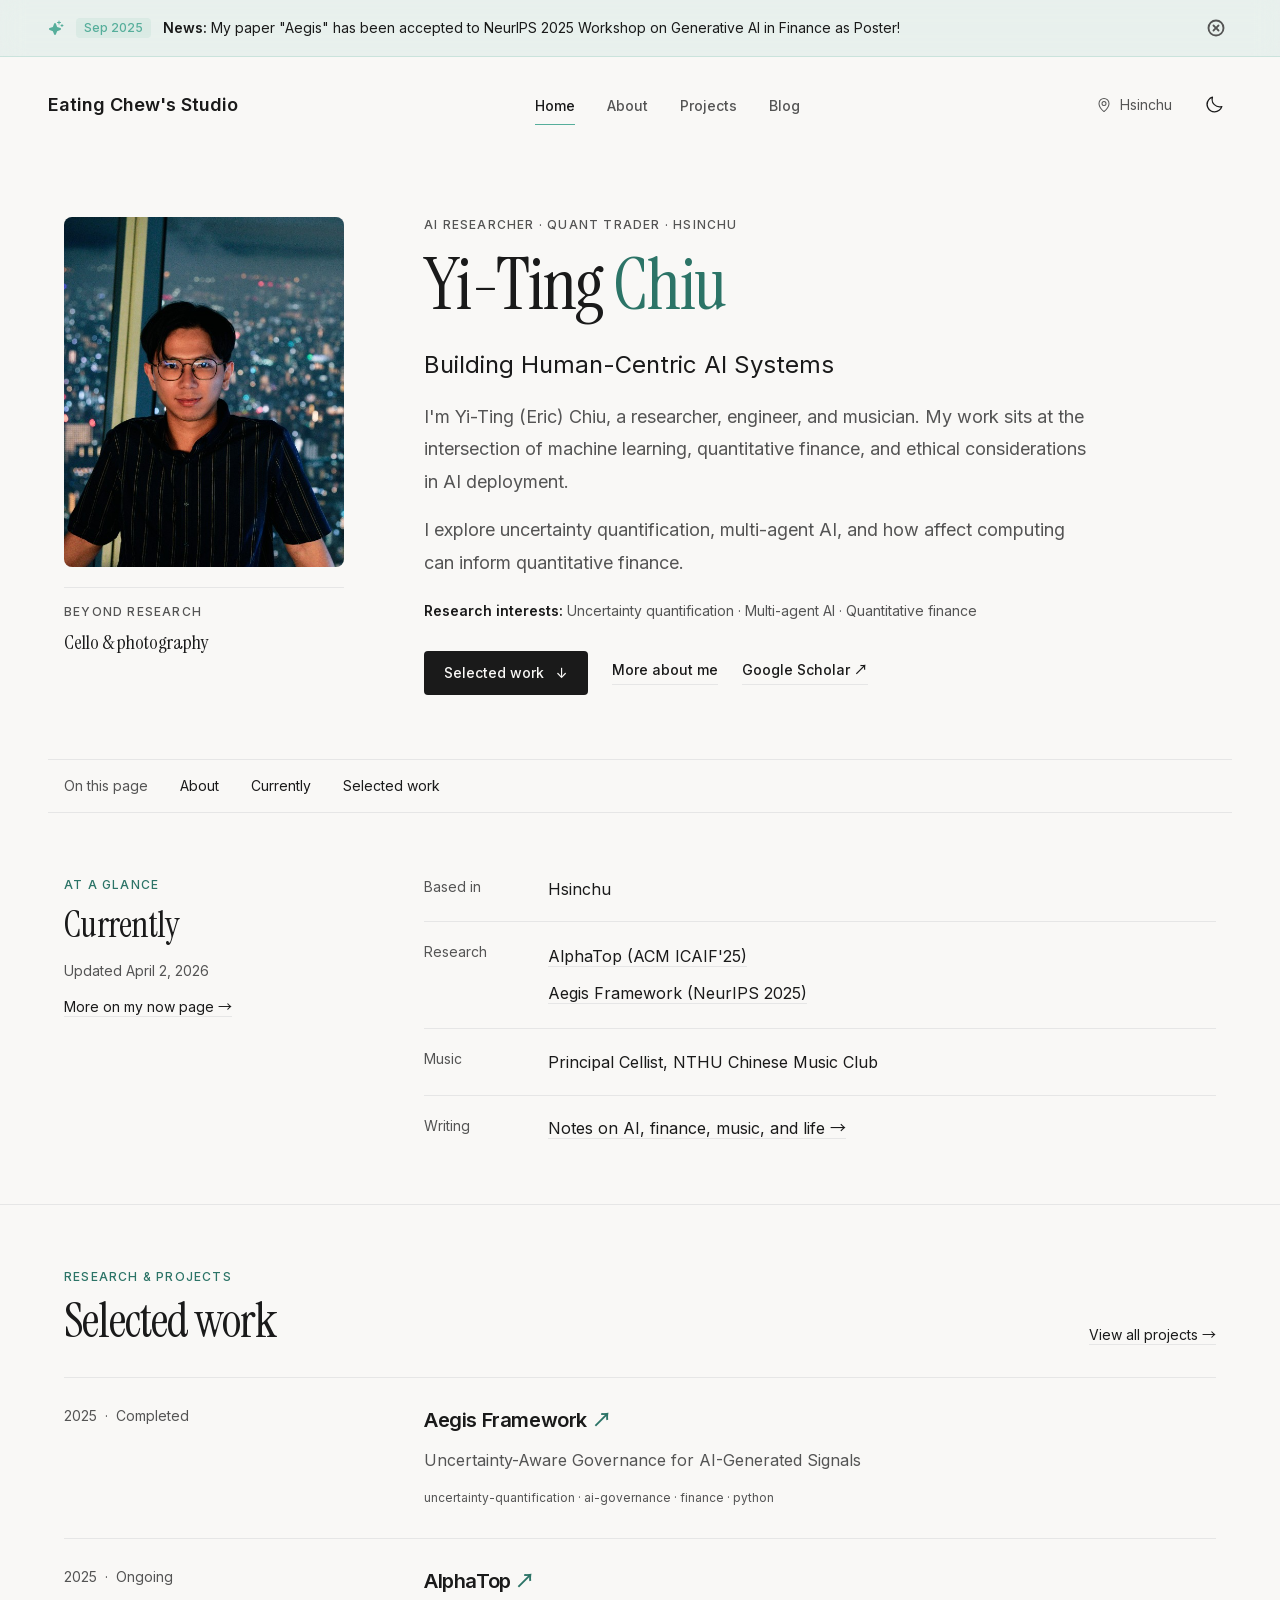
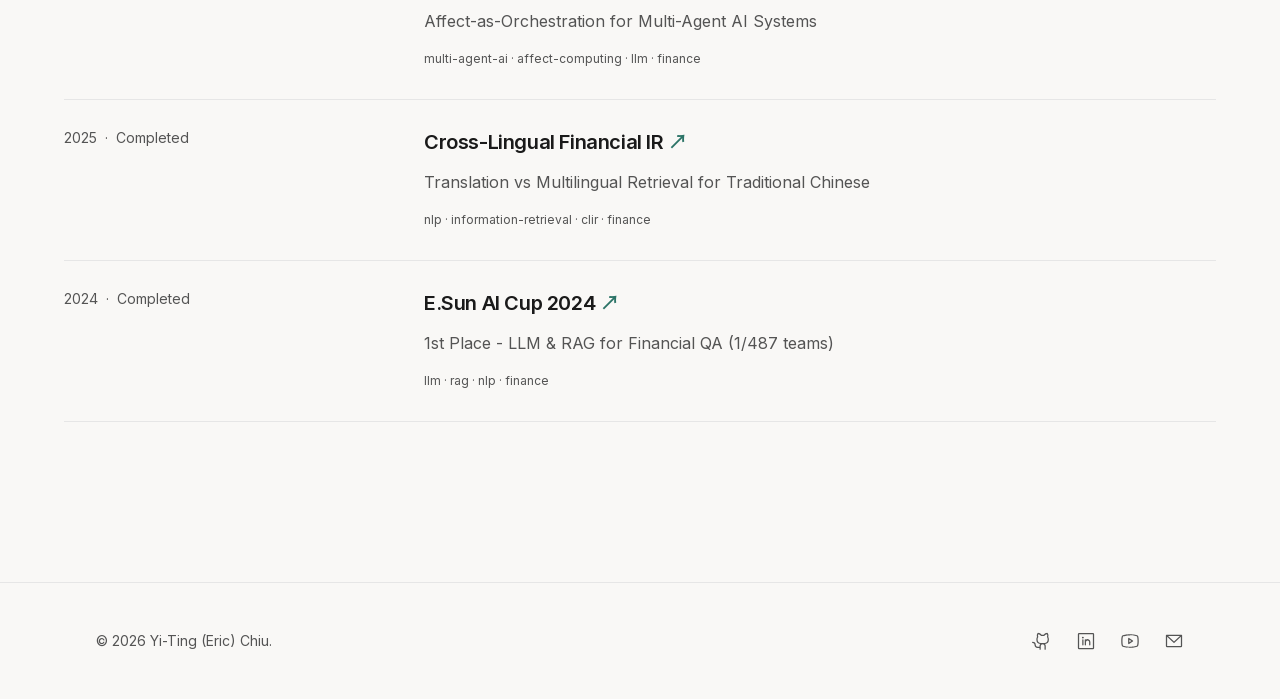
==== commit 9ef06999: "Publish research profile layout" ====
--- a/index.html
+++ b/index.html
@@ -1 +1 @@
-<!DOCTYPE html><!--TfPeLu62ogds_xgVWZsXc--><html lang="en-us"><head><meta charSet="utf-8"/><meta name="viewport" content="width=device-width, initial-scale=1"/><link rel="preload" href="/_next/static/media/051742360c26797e-s.p.102b7f24.woff2" as="font" crossorigin="" type="font/woff2"/><link rel="preload" href="/_next/static/media/7ebf22b5a21034f8-s.p.d8bad3ab.woff2" as="font" crossorigin="" type="font/woff2"/><link rel="preload" href="/_next/static/media/83afe278b6a6bb3c-s.p.3a6ba036.woff2" as="font" crossorigin="" type="font/woff2"/><link rel="preload" href="/_next/static/media/e41d5df559864f9e-s.p.380d09ea.woff2" as="font" crossorigin="" type="font/woff2"/><link rel="preload" href="/_next/static/media/fb4edce8a3cbfef3-s.p.179b8591.woff2" as="font" crossorigin="" type="font/woff2"/><link rel="preload" as="image" href="/images/hero-cover.png"/><link rel="stylesheet" href="/_next/static/chunks/d31cfa6018d09240.css" data-precedence="next"/><link rel="stylesheet" href="/_next/static/chunks/0ad001733a8b3181.css" data-precedence="next"/><link rel="stylesheet" href="/_next/static/chunks/4ed8613c9e2f100c.css" data-precedence="next"/><link rel="preload" as="script" fetchPriority="low" href="/_next/static/chunks/d6136dcb91aaf292.js"/><script src="/_next/static/chunks/c518a733bdcf3dee.js" async=""></script><script src="/_next/static/chunks/920501d033334f9d.js" async=""></script><script src="/_next/static/chunks/01bd51e4ce3f19a7.js" async=""></script><script src="/_next/static/chunks/turbopack-1a8b2591fd93608d.js" async=""></script><script src="/_next/static/chunks/04e651370abc0a1f.js" async=""></script><script src="/_next/static/chunks/bd1219ae1343edc7.js" async=""></script><script src="/_next/static/chunks/9e7c3178cc3045d3.js" async=""></script><script src="/_next/static/chunks/ff1a16fafef87110.js" async=""></script><script src="/_next/static/chunks/247eb132b7f7b574.js" async=""></script><script src="/_next/static/chunks/2449c09135917301.js" async=""></script><script src="/_next/static/chunks/a3c954812a6ba700.js" async=""></script><meta name="next-size-adjust" content=""/><title>Yi-Ting (Eric) Chiu</title><meta name="description" content="AI Researcher &amp; Quantitative Trader | Building Human-Centric AI Systems"/><meta name="author" content="Yi-Ting (Eric) Chiu"/><meta name="creator" content="Yi-Ting (Eric) Chiu"/><meta property="og:title" content="Yi-Ting (Eric) Chiu"/><meta property="og:description" content="AI Researcher &amp; Quantitative Trader | Building Human-Centric AI Systems"/><meta property="og:url" content="https://eric0801.github.io/"/><meta property="og:site_name" content="Yi-Ting (Eric) Chiu"/><meta property="og:locale" content="en-US"/><meta property="og:type" content="website"/><meta name="twitter:card" content="summary_large_image"/><meta name="twitter:title" content="Yi-Ting (Eric) Chiu"/><meta name="twitter:description" content="AI Researcher &amp; Quantitative Trader | Building Human-Centric AI Systems"/><script src="/_next/static/chunks/a6dad97d9634a72d.js" noModule=""></script></head><body class="inter_5dbe1e89-module__i9oJOa__variable noto_sans_tc_b29a94d2-module__6k8MKa__variable instrument_serif_cb04ddb5-module__cX5SIa__variable jetbrains_mono_2a888507-module__iOZbPq__variable font-sans antialiased"><div hidden=""><!--$--><!--/$--></div><script>((a,b,c,d,e,f,g,h)=>{let i=document.documentElement,j=["light","dark"];function k(b){var c;(Array.isArray(a)?a:[a]).forEach(a=>{let c="class"===a,d=c&&f?e.map(a=>f[a]||a):e;c?(i.classList.remove(...d),i.classList.add(f&&f[b]?f[b]:b)):i.setAttribute(a,b)}),c=b,h&&j.includes(c)&&(i.style.colorScheme=c)}if(d)k(d);else try{let a=localStorage.getItem(b)||c,d=g&&"system"===a?window.matchMedia("(prefers-color-scheme: dark)").matches?"dark":"light":a;k(d)}catch(a){}})("class","theme","system",null,["light","dark"],null,true,true)</script><div class="min-h-screen flex flex-col"><nav class="fixed left-0 right-0 z-50 transition-all duration-500 border-transparent bg-transparent" style="top:var(--announcement-banner-height, 0px)"><div class="max-w-7xl mx-auto px-6 md:px-12"><div class="flex items-center justify-between h-24"><a class="group" href="/"><span class="text-lg font-semibold text-foreground group-hover:text-accent transition-colors duration-300">Eating Chew&#x27;s Studio</span></a><div class="hidden md:flex items-center gap-8"><a class="relative group py-2" href="/"><span class="text-sm font-medium transition-colors duration-300 text-foreground">Home</span><span class="absolute bottom-0 left-0 w-full h-px bg-accent"></span></a><a class="relative group py-2" href="/about/"><span class="text-sm font-medium transition-colors duration-300 text-muted-foreground group-hover:text-foreground">About</span><span class="absolute bottom-0 left-0 w-0 h-px bg-accent group-hover:w-full transition-all duration-300"></span></a><a class="relative group py-2" href="/projects/"><span class="text-sm font-medium transition-colors duration-300 text-muted-foreground group-hover:text-foreground">Projects</span><span class="absolute bottom-0 left-0 w-0 h-px bg-accent group-hover:w-full transition-all duration-300"></span></a><a class="relative group py-2" href="/blog/"><span class="text-sm font-medium transition-colors duration-300 text-muted-foreground group-hover:text-foreground">Blog</span><span class="absolute bottom-0 left-0 w-0 h-px bg-accent group-hover:w-full transition-all duration-300"></span></a></div><div class="flex items-center gap-6"><div class="hidden lg:flex items-center gap-2 text-sm text-muted-foreground"><svg xmlns="http://www.w3.org/2000/svg" width="1em" height="1em" fill="currentColor" viewBox="0 0 256 256" class="w-4 h-4"><path d="M128,64a40,40,0,1,0,40,40A40,40,0,0,0,128,64Zm0,64a24,24,0,1,1,24-24A24,24,0,0,1,128,128Zm0-112a88.1,88.1,0,0,0-88,88c0,31.4,14.51,64.68,42,96.25a254.19,254.19,0,0,0,41.45,38.3,8,8,0,0,0,9.18,0A254.19,254.19,0,0,0,174,200.25c27.45-31.57,42-64.85,42-96.25A88.1,88.1,0,0,0,128,16Zm0,206c-16.53-13-72-60.75-72-118a72,72,0,0,1,144,0C200,161.23,144.53,209,128,222Z"></path></svg><span>Hsinchu</span></div><button class="p-2 hover:text-accent transition-colors duration-300" aria-label="Toggle theme"><div class="w-5 h-5"></div></button><button class="md:hidden p-2 hover:text-accent transition-colors" aria-label="Toggle menu"><svg xmlns="http://www.w3.org/2000/svg" width="1em" height="1em" fill="currentColor" viewBox="0 0 256 256" class="w-5 h-5"><path d="M224,128a8,8,0,0,1-8,8H40a8,8,0,0,1,0-16H216A8,8,0,0,1,224,128ZM40,72H216a8,8,0,0,0,0-16H40a8,8,0,0,0,0,16ZM216,184H40a8,8,0,0,0,0,16H216a8,8,0,0,0,0-16Z"></path></svg></button></div></div></div></nav><main class="flex-1" style="padding-top:calc(var(--announcement-banner-height, 0px) + 6rem)"><section aria-label="Introduction" class="px-6 pb-20 pt-10 md:px-12 md:pb-28 md:pt-16"><div class="mx-auto grid max-w-5xl items-center gap-10 md:grid-cols-[minmax(0,280px)_minmax(0,1fr)] md:gap-12 lg:grid-cols-[320px_minmax(0,1fr)] lg:gap-20"><div class="relative aspect-[4/5] w-56 overflow-hidden rounded-2xl bg-muted ring-1 ring-border/60 md:w-full"><img alt="Yi-Ting Chiu — portrait with city lights" decoding="async" data-nimg="fill" class="object-cover object-[16%_center]" style="position:absolute;height:100%;width:100%;left:0;top:0;right:0;bottom:0;color:transparent" src="/images/hero-cover.png"/></div><div class="min-w-0 max-w-xl text-left"><div class="space-y-4"><div style="opacity:0;transform:translateY(24px)"><p class="text-sm tracking-wider uppercase text-muted-foreground">Now — <!-- -->Hsinchu</p></div><h1 class="text-5xl font-normal tracking-tight leading-[1.05] lg:text-7xl" style="opacity:0;transform:translateY(20px)">Yi-Ting Chiu</h1><div style="opacity:0;transform:translateY(24px)"><p class="max-w-lg text-2xl leading-snug text-foreground lg:text-3xl">Building Human-Centric AI Systems</p></div></div><div class="mt-6 space-y-3 text-base leading-relaxed text-muted-foreground lg:text-lg" style="opacity:0;transform:translateY(24px)"><p>AI Researcher · Quant Trader · Cellist</p><p>Exploring uncertainty quantification, multi-agent AI, and the intersection of affect computing with quantitative finance.</p></div><div class="mt-8 flex flex-wrap gap-3" style="opacity:0;transform:translateY(24px)"><a class="rounded-full border border-border/50 bg-background px-5 py-2.5 text-sm font-medium text-foreground transition-colors hover:border-accent hover:bg-muted hover:text-accent" href="/about/">About</a><a class="rounded-full border border-border/50 bg-background px-5 py-2.5 text-sm font-medium text-foreground transition-colors hover:border-accent hover:bg-muted hover:text-accent" href="/projects/">Projects</a><a class="rounded-full border border-border/50 bg-background px-5 py-2.5 text-sm font-medium text-foreground transition-colors hover:border-accent hover:bg-muted hover:text-accent" href="/blog/">Blog</a></div></div></div></section><section class="py-32 px-6 md:px-12 border-t border-border"><div class="max-w-7xl mx-auto"><div style="opacity:0;transform:translateY(24px)"><h2 class="text-5xl font-normal mb-20">Currently</h2></div><div class="grid grid-cols-1 md:grid-cols-2 gap-12"><div style="opacity:0;transform:translateY(20px)"><div class="group"><div class="flex items-baseline gap-3 mb-3"><svg xmlns="http://www.w3.org/2000/svg" width="1em" height="1em" fill="currentColor" viewBox="0 0 256 256" class="w-6 h-6 text-accent flex-shrink-0"><path d="M128,24a80,80,0,0,0-80,80c0,72,80,128,80,128s80-56,80-128A80,80,0,0,0,128,24Zm0,112a32,32,0,1,1,32-32A32,32,0,0,1,128,136Z" opacity="0.2"></path><path d="M128,64a40,40,0,1,0,40,40A40,40,0,0,0,128,64Zm0,64a24,24,0,1,1,24-24A24,24,0,0,1,128,128Zm0-112a88.1,88.1,0,0,0-88,88c0,31.4,14.51,64.68,42,96.25a254.19,254.19,0,0,0,41.45,38.3,8,8,0,0,0,9.18,0A254.19,254.19,0,0,0,174,200.25c27.45-31.57,42-64.85,42-96.25A88.1,88.1,0,0,0,128,16Zm0,206c-16.53-13-72-60.75-72-118a72,72,0,0,1,144,0C200,161.23,144.53,209,128,222Z"></path></svg><h3 class="font-sans text-xl font-semibold">Location</h3></div><p class="text-lg text-foreground ml-9">Hsinchu</p><p class="text-muted-foreground ml-9 mt-2">→ <!-- -->Anywhere around the world<!-- --> (<!-- -->TBD<!-- -->)</p></div></div><div style="opacity:0;transform:translateY(20px)"><div class="group"><div class="flex items-baseline gap-3 mb-3"><svg xmlns="http://www.w3.org/2000/svg" width="1em" height="1em" fill="currentColor" viewBox="0 0 256 256" class="w-6 h-6 text-accent flex-shrink-0"><path d="M94.81,192,65.36,214.24a8,8,0,0,1-12.81-4.51L40.19,154.1a8,8,0,0,1,1.66-6.86l30.31-36.33C71,134.25,76.7,161.43,94.81,192Zm119.34-44.76-30.31-36.33c1.21,23.34-4.54,50.52-22.65,81.09l29.45,22.24a8,8,0,0,0,12.81-4.51l12.36-55.63A8,8,0,0,0,214.15,147.24Z" opacity="0.2"></path><path d="M152,224a8,8,0,0,1-8,8H112a8,8,0,0,1,0-16h32A8,8,0,0,1,152,224ZM128,112a12,12,0,1,0-12-12A12,12,0,0,0,128,112Zm95.62,43.83-12.36,55.63a16,16,0,0,1-25.51,9.11L158.51,200h-61L70.25,220.57a16,16,0,0,1-25.51-9.11L32.38,155.83a16.09,16.09,0,0,1,3.32-13.71l28.56-34.26a123.07,123.07,0,0,1,8.57-36.67c12.9-32.34,36-52.63,45.37-59.85a16,16,0,0,1,19.6,0c9.34,7.22,32.47,27.51,45.37,59.85a123.07,123.07,0,0,1,8.57,36.67l28.56,34.26A16.09,16.09,0,0,1,223.62,155.83ZM99.43,184h57.14c21.12-37.54,25.07-73.48,11.74-106.88C156.55,47.64,134.49,29,128,24c-6.51,5-28.57,23.64-40.33,53.12C74.36,110.52,78.31,146.46,99.43,184Zm-15,5.85Q68.28,160.5,64.83,132.16L48,152.36,60.36,208l.18-.13ZM208,152.36l-16.83-20.2q-3.42,28.28-19.56,57.69l23.85,18,.18.13Z"></path></svg><h3 class="font-sans text-xl font-semibold">Working On</h3></div><div class="ml-9 space-y-2"><p class="text-lg text-foreground">AlphaTop (ACM ICAIF&#x27;25)</p><p class="text-lg text-foreground">Aegis Framework (NeurIPS 2025)</p></div></div></div><div style="opacity:0;transform:translateY(20px)"><div class="group"><div class="flex items-baseline gap-3 mb-3"><svg xmlns="http://www.w3.org/2000/svg" width="1em" height="1em" fill="currentColor" viewBox="0 0 256 256" class="w-6 h-6 text-accent flex-shrink-0"><path d="M224,128A96,96,0,0,1,79.93,211.11h0L42.54,223.58a8,8,0,0,1-10.12-10.12l12.47-37.39h0A96,96,0,1,1,224,128Z" opacity="0.2"></path><path d="M128,24A104,104,0,0,0,36.18,176.88L24.83,210.93a16,16,0,0,0,20.24,20.24l34.05-11.35A104,104,0,1,0,128,24Zm0,192a87.87,87.87,0,0,1-44.06-11.81,8,8,0,0,0-4-1.08,7.85,7.85,0,0,0-2.53.42L40,216,52.47,178.6a8,8,0,0,0-.66-6.54A88,88,0,1,1,128,216Zm40-104a8,8,0,0,1-8,8H96a8,8,0,0,1,0-16h64A8,8,0,0,1,168,112Zm0,32a8,8,0,0,1-8,8H96a8,8,0,0,1,0-16h64A8,8,0,0,1,168,144Z"></path></svg><h3 class="font-sans text-xl font-semibold">Latest Post</h3></div><a class="ml-9 block" href="/blog/"><p class="text-lg text-foreground hover:text-accent transition-colors">&quot;<!-- -->AlphaTop: Affect-as-Orchestration in Multi-Agent Systems<!-- -->&quot;</p><p class="text-sm text-muted-foreground mt-1">Oct 20, 2025</p></a></div></div><div style="opacity:0;transform:translateY(20px)"><div class="group"><div class="flex items-baseline gap-3 mb-3"><svg xmlns="http://www.w3.org/2000/svg" width="1em" height="1em" fill="currentColor" viewBox="0 0 256 256" class="w-6 h-6 text-accent flex-shrink-0"><path d="M208,164a28,28,0,1,1-28-28A28,28,0,0,1,208,164ZM52,168a28,28,0,1,0,28,28A28,28,0,0,0,52,168Z" opacity="0.2"></path><path d="M212.92,17.69a8,8,0,0,0-6.86-1.45l-128,32A8,8,0,0,0,72,56V166.08A36,36,0,1,0,88,196V110.25l112-28v51.83A36,36,0,1,0,216,164V24A8,8,0,0,0,212.92,17.69ZM52,216a20,20,0,1,1,20-20A20,20,0,0,1,52,216ZM88,93.75V62.25l112-28v31.5ZM180,184a20,20,0,1,1,20-20A20,20,0,0,1,180,184Z"></path></svg><h3 class="font-sans text-xl font-semibold">Music</h3></div><p class="text-lg text-foreground ml-9">Principal Cellist, NTHU Chinese Music Club</p><p class="text-muted-foreground ml-9 mt-2">Chinese Silk &amp; Bamboo Ensemble pieces</p></div></div></div><div style="opacity:0;transform:translateY(24px)"><p class="text-sm text-muted-foreground mt-16">Last updated <!-- -->April 2, 2026</p></div></div></section><section class="py-32 px-6 md:px-12 border-t border-border"><div class="max-w-7xl mx-auto"><div style="opacity:0;transform:translateY(24px)"><div class="flex items-baseline justify-between mb-20"><h2 class="text-5xl font-normal">Featured Projects</h2><a class="text-foreground hover:text-accent transition-colors inline-flex items-center gap-1 border-b-2 border-transparent hover:border-accent pb-1" href="/projects/">View all<svg xmlns="http://www.w3.org/2000/svg" width="1em" height="1em" fill="currentColor" viewBox="0 0 256 256" class="w-4 h-4"><path d="M221.66,133.66l-72,72a8,8,0,0,1-11.32-11.32L196.69,136H40a8,8,0,0,1,0-16H196.69L138.34,61.66a8,8,0,0,1,11.32-11.32l72,72A8,8,0,0,1,221.66,133.66Z"></path></svg></a></div></div><div class="grid grid-cols-1 md:grid-cols-2 gap-16"><div style="opacity:0;transform:translateY(20px)"><div class="group space-y-4"><div class="flex items-center gap-3"><div class="flex items-center gap-2"><span aria-label="Project completed" class="inline-block w-2.5 h-2.5 rounded-full bg-gray-400 shadow-gray-400/30" style="box-shadow:none"></span></div><h3 class="font-sans text-2xl font-semibold group-hover:text-accent transition-colors">Aegis Framework</h3></div><p class="text-lg text-muted-foreground leading-relaxed">Uncertainty-Aware Governance for AI-Generated Signals</p><div class="flex flex-wrap gap-2"><span class="text-sm text-muted-foreground">uncertainty-quantification</span><span class="text-sm text-muted-foreground">ai-governance</span><span class="text-sm text-muted-foreground">finance</span><span class="text-sm text-muted-foreground">python</span></div></div></div><div style="opacity:0;transform:translateY(20px)"><div class="group space-y-4"><div class="flex items-center gap-3"><div class="flex items-center gap-2"><span aria-label="Project ongoing" class="inline-block w-2.5 h-2.5 rounded-full bg-green-500 shadow-green-500/50" style="box-shadow:0 0 8px rgba(34, 197, 94, 0.4)"></span></div><h3 class="font-sans text-2xl font-semibold group-hover:text-accent transition-colors">AlphaTop</h3></div><p class="text-lg text-muted-foreground leading-relaxed">Affect-as-Orchestration for Multi-Agent AI Systems</p><div class="flex flex-wrap gap-2"><span class="text-sm text-muted-foreground">multi-agent-ai</span><span class="text-sm text-muted-foreground">affect-computing</span><span class="text-sm text-muted-foreground">llm</span><span class="text-sm text-muted-foreground">finance</span></div></div></div><div style="opacity:0;transform:translateY(20px)"><div class="group space-y-4"><div class="flex items-center gap-3"><div class="flex items-center gap-2"><span aria-label="Project completed" class="inline-block w-2.5 h-2.5 rounded-full bg-gray-400 shadow-gray-400/30" style="box-shadow:none"></span></div><h3 class="font-sans text-2xl font-semibold group-hover:text-accent transition-colors">Cross-Lingual Financial IR</h3></div><p class="text-lg text-muted-foreground leading-relaxed">Translation vs Multilingual Retrieval for Traditional Chinese</p><div class="flex flex-wrap gap-2"><span class="text-sm text-muted-foreground">nlp</span><span class="text-sm text-muted-foreground">information-retrieval</span><span class="text-sm text-muted-foreground">clir</span><span class="text-sm text-muted-foreground">finance</span></div><a class="inline-flex items-center text-foreground hover:text-accent transition-colors gap-1 pt-2" href="https://github.com/Eric0801">Learn more<svg xmlns="http://www.w3.org/2000/svg" width="1em" height="1em" fill="currentColor" viewBox="0 0 256 256" class="w-4 h-4"><path d="M221.66,133.66l-72,72a8,8,0,0,1-11.32-11.32L196.69,136H40a8,8,0,0,1,0-16H196.69L138.34,61.66a8,8,0,0,1,11.32-11.32l72,72A8,8,0,0,1,221.66,133.66Z"></path></svg></a></div></div><div style="opacity:0;transform:translateY(20px)"><div class="group space-y-4"><div class="flex items-center gap-3"><div class="flex items-center gap-2"><span aria-label="Project completed" class="inline-block w-2.5 h-2.5 rounded-full bg-gray-400 shadow-gray-400/30" style="box-shadow:none"></span></div><h3 class="font-sans text-2xl font-semibold group-hover:text-accent transition-colors">E.Sun AI Cup 2024</h3></div><p class="text-lg text-muted-foreground leading-relaxed">1st Place - LLM &amp; RAG for Financial QA (1/487 teams)</p><div class="flex flex-wrap gap-2"><span class="text-sm text-muted-foreground">llm</span><span class="text-sm text-muted-foreground">rag</span><span class="text-sm text-muted-foreground">nlp</span><span class="text-sm text-muted-foreground">finance</span></div></div></div></div></div></section><!--$--><!--/$--></main><footer class="border-t border-border mt-24"><div class="max-w-6xl mx-auto px-4 sm:px-6 lg:px-8 py-12"><div class="flex flex-col md:flex-row items-center justify-between gap-6"><div class="text-sm text-muted-foreground">© <!-- -->2026<!-- --> <!-- -->Yi-Ting (Eric) Chiu<!-- -->.</div><div class="flex items-center space-x-6"><a class="text-muted-foreground hover:text-accent transition-colors" aria-label="GitHub" target="_blank" rel="noopener noreferrer" href="https://github.com/Eric0801"><svg xmlns="http://www.w3.org/2000/svg" width="1em" height="1em" fill="currentColor" viewBox="0 0 256 256" class="w-5 h-5"><path d="M208.31,75.68A59.78,59.78,0,0,0,202.93,28,8,8,0,0,0,196,24a59.75,59.75,0,0,0-48,24H124A59.75,59.75,0,0,0,76,24a8,8,0,0,0-6.93,4,59.78,59.78,0,0,0-5.38,47.68A58.14,58.14,0,0,0,56,104v8a56.06,56.06,0,0,0,48.44,55.47A39.8,39.8,0,0,0,96,192v8H72a24,24,0,0,1-24-24A40,40,0,0,0,8,136a8,8,0,0,0,0,16,24,24,0,0,1,24,24,40,40,0,0,0,40,40H96v16a8,8,0,0,0,16,0V192a24,24,0,0,1,48,0v40a8,8,0,0,0,16,0V192a39.8,39.8,0,0,0-8.44-24.53A56.06,56.06,0,0,0,216,112v-8A58.14,58.14,0,0,0,208.31,75.68ZM200,112a40,40,0,0,1-40,40H112a40,40,0,0,1-40-40v-8a41.74,41.74,0,0,1,6.9-22.48A8,8,0,0,0,80,73.83a43.81,43.81,0,0,1,.79-33.58,43.88,43.88,0,0,1,32.32,20.06A8,8,0,0,0,119.82,64h32.35a8,8,0,0,0,6.74-3.69,43.87,43.87,0,0,1,32.32-20.06A43.81,43.81,0,0,1,192,73.83a8.09,8.09,0,0,0,1,7.65A41.72,41.72,0,0,1,200,104Z"></path></svg></a><a class="text-muted-foreground hover:text-accent transition-colors" aria-label="LinkedIn" target="_blank" rel="noopener noreferrer" href="https://www.linkedin.com/in/ericchiu0801"><svg xmlns="http://www.w3.org/2000/svg" width="1em" height="1em" fill="currentColor" viewBox="0 0 256 256" class="w-5 h-5"><path d="M216,24H40A16,16,0,0,0,24,40V216a16,16,0,0,0,16,16H216a16,16,0,0,0,16-16V40A16,16,0,0,0,216,24Zm0,192H40V40H216V216ZM96,112v64a8,8,0,0,1-16,0V112a8,8,0,0,1,16,0Zm88,28v36a8,8,0,0,1-16,0V140a20,20,0,0,0-40,0v36a8,8,0,0,1-16,0V112a8,8,0,0,1,15.79-1.78A36,36,0,0,1,184,140ZM100,84A12,12,0,1,1,88,72,12,12,0,0,1,100,84Z"></path></svg></a><a class="text-muted-foreground hover:text-accent transition-colors" aria-label="YouTube" target="_blank" rel="noopener noreferrer" href="https://www.youtube.com/@ericchiu2593"><svg xmlns="http://www.w3.org/2000/svg" width="1em" height="1em" fill="currentColor" viewBox="0 0 256 256" class="w-5 h-5"><path d="M164.44,121.34l-48-32A8,8,0,0,0,104,96v64a8,8,0,0,0,12.44,6.66l48-32a8,8,0,0,0,0-13.32ZM120,145.05V111l25.58,17ZM234.33,69.52a24,24,0,0,0-14.49-16.4C185.56,39.88,131,40,128,40s-57.56-.12-91.84,13.12a24,24,0,0,0-14.49,16.4C19.08,79.5,16,97.74,16,128s3.08,48.5,5.67,58.48a24,24,0,0,0,14.49,16.41C69,215.56,120.4,216,127.34,216h1.32c6.94,0,58.37-.44,91.18-13.11a24,24,0,0,0,14.49-16.41c2.59-10,5.67-28.22,5.67-58.48S236.92,79.5,234.33,69.52Zm-15.49,113a8,8,0,0,1-4.77,5.49c-31.65,12.22-85.48,12-86,12H128c-.54,0-54.33.2-86-12a8,8,0,0,1-4.77-5.49C34.8,173.39,32,156.57,32,128s2.8-45.39,5.16-54.47A8,8,0,0,1,41.93,68c30.52-11.79,81.66-12,85.85-12h.27c.54,0,54.38-.18,86,12a8,8,0,0,1,4.77,5.49C221.2,82.61,224,99.43,224,128S221.2,173.39,218.84,182.47Z"></path></svg></a><a class="text-muted-foreground hover:text-accent transition-colors" aria-label="Email" target="_blank" rel="noopener noreferrer" href="mailto:ericchiu801@gmail.com"><svg xmlns="http://www.w3.org/2000/svg" width="1em" height="1em" fill="currentColor" viewBox="0 0 256 256" class="w-5 h-5"><path d="M224,48H32a8,8,0,0,0-8,8V192a16,16,0,0,0,16,16H216a16,16,0,0,0,16-16V56A8,8,0,0,0,224,48ZM203.43,64,128,133.15,52.57,64ZM216,192H40V74.19l82.59,75.71a8,8,0,0,0,10.82,0L216,74.19V192Z"></path></svg></a></div></div></div></footer></div><script src="/_next/static/chunks/d6136dcb91aaf292.js" id="_R_" async=""></script><script>(self.__next_f=self.__next_f||[]).push([0])</script><script>self.__next_f.push([1,"1:\"$Sreact.fragment\"\n2:I[89554,[\"/_next/static/chunks/04e651370abc0a1f.js\",\"/_next/static/chunks/bd1219ae1343edc7.js\",\"/_next/static/chunks/9e7c3178cc3045d3.js\"],\"ThemeProvider\"]\n3:I[18003,[\"/_next/static/chunks/04e651370abc0a1f.js\",\"/_next/static/chunks/bd1219ae1343edc7.js\",\"/_next/static/chunks/9e7c3178cc3045d3.js\"],\"SmoothScroll\"]\n4:I[17571,[\"/_next/static/chunks/04e651370abc0a1f.js\",\"/_next/static/chunks/bd1219ae1343edc7.js\",\"/_next/static/chunks/9e7c3178cc3045d3.js\"],\"AnnouncementBanner\"]\n5:I[7988,[\"/_next/static/chunks/04e651370abc0a1f.js\",\"/_next/static/chunks/bd1219ae1343edc7.js\",\"/_next/static/chunks/9e7c3178cc3045d3.js\"],\"Navbar\"]\n6:I[39756,[\"/_next/static/chunks/ff1a16fafef87110.js\",\"/_next/static/chunks/247eb132b7f7b574.js\"],\"default\"]\n7:I[37457,[\"/_next/static/chunks/ff1a16fafef87110.js\",\"/_next/static/chunks/247eb132b7f7b574.js\"],\"default\"]\n8:I[22016,[\"/_next/static/chunks/04e651370abc0a1f.js\",\"/_next/static/chunks/bd1219ae1343edc7.js\",\"/_next/static/chunks/9e7c3178cc3045d3.js\"],\"\"]\ne:I[68027,[\"/_next/static/chunks/ff1a16fafef87110.js\",\"/_next/static/chunks/247eb132b7f7b574.js\"],\"default\"]\n:HL[\"/_next/static/chunks/d31cfa6018d09240.css\",\"style\"]\n:HL[\"/_next/static/chunks/0ad001733a8b3181.css\",\"style\"]\n:HL[\"/_next/static/chunks/4ed8613c9e2f100c.css\",\"style\"]\n:HL[\"/_next/static/media/051742360c26797e-s.p.102b7f24.woff2\",\"font\",{\"crossOrigin\":\"\",\"type\":\"font/woff2\"}]\n:HL[\"/_next/static/media/7ebf22b5a21034f8-s.p.d8bad3ab.woff2\",\"font\",{\"crossOrigin\":\"\",\"type\":\"font/woff2\"}]\n:HL[\"/_next/static/media/83afe278b6a6bb3c-s.p.3a6ba036.woff2\",\"font\",{\"crossOrigin\":\"\",\"type\":\"font/woff2\"}]\n:HL[\"/_next/static/media/e41d5df559864f9e-s.p.380d09ea.woff2\",\"font\",{\"crossOrigin\":\"\",\"type\":\"font/woff2\"}]\n:HL[\"/_next/static/media/fb4edce8a3cbfef3-s.p.179b8591.woff2\",\"font\",{\"crossOrigin\":\"\",\"type\":\"font/woff2\"}]\n"])</script><script>self.__next_f.push([1,"0:{\"P\":null,\"b\":\"TfPeLu62ogds_xgVWZsXc\",\"c\":[\"\",\"\"],\"q\":\"\",\"i\":false,\"f\":[[[\"\",{\"children\":[\"__PAGE__\",{}]},\"$undefined\",\"$undefined\",true],[[\"$\",\"$1\",\"c\",{\"children\":[[[\"$\",\"link\",\"0\",{\"rel\":\"stylesheet\",\"href\":\"/_next/static/chunks/d31cfa6018d09240.css\",\"precedence\":\"next\",\"crossOrigin\":\"$undefined\",\"nonce\":\"$undefined\"}],[\"$\",\"link\",\"1\",{\"rel\":\"stylesheet\",\"href\":\"/_next/static/chunks/0ad001733a8b3181.css\",\"precedence\":\"next\",\"crossOrigin\":\"$undefined\",\"nonce\":\"$undefined\"}],[\"$\",\"link\",\"2\",{\"rel\":\"stylesheet\",\"href\":\"/_next/static/chunks/4ed8613c9e2f100c.css\",\"precedence\":\"next\",\"crossOrigin\":\"$undefined\",\"nonce\":\"$undefined\"}],[\"$\",\"script\",\"script-0\",{\"src\":\"/_next/static/chunks/04e651370abc0a1f.js\",\"async\":true,\"nonce\":\"$undefined\"}],[\"$\",\"script\",\"script-1\",{\"src\":\"/_next/static/chunks/bd1219ae1343edc7.js\",\"async\":true,\"nonce\":\"$undefined\"}],[\"$\",\"script\",\"script-2\",{\"src\":\"/_next/static/chunks/9e7c3178cc3045d3.js\",\"async\":true,\"nonce\":\"$undefined\"}]],[\"$\",\"html\",null,{\"lang\":\"en-us\",\"suppressHydrationWarning\":true,\"children\":[\"$\",\"body\",null,{\"className\":\"inter_5dbe1e89-module__i9oJOa__variable noto_sans_tc_b29a94d2-module__6k8MKa__variable instrument_serif_cb04ddb5-module__cX5SIa__variable jetbrains_mono_2a888507-module__iOZbPq__variable font-sans antialiased\",\"children\":[\"$\",\"$L2\",null,{\"attribute\":\"class\",\"defaultTheme\":\"system\",\"enableSystem\":true,\"disableTransitionOnChange\":true,\"children\":[[\"$\",\"$L3\",null,{}],[\"$\",\"div\",null,{\"className\":\"min-h-screen flex flex-col\",\"children\":[[\"$\",\"$L4\",null,{}],[\"$\",\"$L5\",null,{}],[\"$\",\"main\",null,{\"className\":\"flex-1\",\"style\":{\"paddingTop\":\"calc(var(--announcement-banner-height, 0px) + 6rem)\"},\"children\":[\"$\",\"$L6\",null,{\"parallelRouterKey\":\"children\",\"error\":\"$undefined\",\"errorStyles\":\"$undefined\",\"errorScripts\":\"$undefined\",\"template\":[\"$\",\"$L7\",null,{}],\"templateStyles\":\"$undefined\",\"templateScripts\":\"$undefined\",\"notFound\":[[[\"$\",\"title\",null,{\"children\":\"404: This page could not be found.\"}],[\"$\",\"div\",null,{\"style\":{\"fontFamily\":\"system-ui,\\\"Segoe UI\\\",Roboto,Helvetica,Arial,sans-serif,\\\"Apple Color Emoji\\\",\\\"Segoe UI Emoji\\\"\",\"height\":\"100vh\",\"textAlign\":\"center\",\"display\":\"flex\",\"flexDirection\":\"column\",\"alignItems\":\"center\",\"justifyContent\":\"center\"},\"children\":[\"$\",\"div\",null,{\"children\":[[\"$\",\"style\",null,{\"dangerouslySetInnerHTML\":{\"__html\":\"body{color:#000;background:#fff;margin:0}.next-error-h1{border-right:1px solid rgba(0,0,0,.3)}@media (prefers-color-scheme:dark){body{color:#fff;background:#000}.next-error-h1{border-right:1px solid rgba(255,255,255,.3)}}\"}}],[\"$\",\"h1\",null,{\"className\":\"next-error-h1\",\"style\":{\"display\":\"inline-block\",\"margin\":\"0 20px 0 0\",\"padding\":\"0 23px 0 0\",\"fontSize\":24,\"fontWeight\":500,\"verticalAlign\":\"top\",\"lineHeight\":\"49px\"},\"children\":404}],[\"$\",\"div\",null,{\"style\":{\"display\":\"inline-block\"},\"children\":[\"$\",\"h2\",null,{\"style\":{\"fontSize\":14,\"fontWeight\":400,\"lineHeight\":\"49px\",\"margin\":0},\"children\":\"This page could not be found.\"}]}]]}]}]],[]],\"forbidden\":\"$undefined\",\"unauthorized\":\"$undefined\"}]}],[\"$\",\"footer\",null,{\"className\":\"border-t border-border mt-24\",\"children\":[\"$\",\"div\",null,{\"className\":\"max-w-6xl mx-auto px-4 sm:px-6 lg:px-8 py-12\",\"children\":[\"$\",\"div\",null,{\"className\":\"flex flex-col md:flex-row items-center justify-between gap-6\",\"children\":[[\"$\",\"div\",null,{\"className\":\"text-sm text-muted-foreground\",\"children\":[\"© \",2026,\" \",\"Yi-Ting (Eric) Chiu\",\".\"]}],[\"$\",\"div\",null,{\"className\":\"flex items-center space-x-6\",\"children\":[[\"$\",\"$L8\",\"GitHub\",{\"href\":\"https://github.com/Eric0801\",\"className\":\"text-muted-foreground hover:text-accent transition-colors\",\"aria-label\":\"GitHub\",\"target\":\"_blank\",\"rel\":\"noopener noreferrer\",\"children\":[\"$\",\"svg\",null,{\"ref\":\"$undefined\",\"xmlns\":\"http://www.w3.org/2000/svg\",\"width\":\"1em\",\"height\":\"1em\",\"fill\":\"currentColor\",\"viewBox\":\"0 0 256 256\",\"transform\":\"$undefined\",\"className\":\"w-5 h-5\",\"children\":[false,\"$undefined\",[\"$\",\"path\",null,{\"d\":\"M208.31,75.68A59.78,59.78,0,0,0,202.93,28,8,8,0,0,0,196,24a59.75,59.75,0,0,0-48,24H124A59.75,59.75,0,0,0,76,24a8,8,0,0,0-6.93,4,59.78,59.78,0,0,0-5.38,47.68A58.14,58.14,0,0,0,56,104v8a56.06,56.06,0,0,0,48.44,55.47A39.8,39.8,0,0,0,96,192v8H72a24,24,0,0,1-24-24A40,40,0,0,0,8,136a8,8,0,0,0,0,16,24,24,0,0,1,24,24,40,40,0,0,0,40,40H96v16a8,8,0,0,0,16,0V192a24,24,0,0,1,48,0v40a8,8,0,0,0,16,0V192a39.8,39.8,0,0,0-8.44-24.53A56.06,56.06,0,0,0,216,112v-8A58.14,58.14,0,0,0,208.31,75.68ZM200,112a40,40,0,0,1-40,40H112a40,40,0,0,1-40-40v-8a41.74,41.74,0,0,1,6.9-22.48A8,8,0,0,0,80,73.83a43.81,43.81,0,0,1,.79-33.58,43.88,43.88,0,0,1,32.32,20.06A8,8,0,0,0,119.82,64h32.35a8,8,0,0,0,6.74-3.69,43.87,43.87,0,0,1,32.32-20.06A43.81,43.81,0,0,1,192,73.83a8.09,8.09,0,0,0,1,7.65A41.72,41.72,0,0,1,200,104Z\"}]]}]}],\"$L9\",\"$La\",\"$Lb\"]}]]}]}]}]]}]]}]}]}]]}],{\"children\":[\"$Lc\",{},null,false,false]},null,false,false],\"$Ld\",false]],\"m\":\"$undefined\",\"G\":[\"$e\",[]],\"s\":false,\"S\":true}\n"])</script><script>self.__next_f.push([1,"f:I[47257,[\"/_next/static/chunks/ff1a16fafef87110.js\",\"/_next/static/chunks/247eb132b7f7b574.js\"],\"ClientPageRoot\"]\n10:I[31713,[\"/_next/static/chunks/04e651370abc0a1f.js\",\"/_next/static/chunks/bd1219ae1343edc7.js\",\"/_next/static/chunks/9e7c3178cc3045d3.js\",\"/_next/static/chunks/2449c09135917301.js\",\"/_next/static/chunks/a3c954812a6ba700.js\"],\"default\"]\n13:I[97367,[\"/_next/static/chunks/ff1a16fafef87110.js\",\"/_next/static/chunks/247eb132b7f7b574.js\"],\"OutletBoundary\"]\n14:\"$Sreact.suspense\"\n16:I[97367,[\"/_next/static/chunks/ff1a16fafef87110.js\",\"/_next/static/chunks/247eb132b7f7b574.js\"],\"ViewportBoundary\"]\n18:I[97367,[\"/_next/static/chunks/ff1a16fafef87110.js\",\"/_next/static/chunks/247eb132b7f7b574.js\"],\"MetadataBoundary\"]\n9:[\"$\",\"$L8\",\"LinkedIn\",{\"href\":\"https://www.linkedin.com/in/ericchiu0801\",\"className\":\"text-muted-foreground hover:text-accent transition-colors\",\"aria-label\":\"LinkedIn\",\"target\":\"_blank\",\"rel\":\"noopener noreferrer\",\"children\":[\"$\",\"svg\",null,{\"ref\":\"$undefined\",\"xmlns\":\"http://www.w3.org/2000/svg\",\"width\":\"1em\",\"height\":\"1em\",\"fill\":\"currentColor\",\"viewBox\":\"0 0 256 256\",\"transform\":\"$undefined\",\"className\":\"w-5 h-5\",\"children\":[false,\"$undefined\",[\"$\",\"path\",null,{\"d\":\"M216,24H40A16,16,0,0,0,24,40V216a16,16,0,0,0,16,16H216a16,16,0,0,0,16-16V40A16,16,0,0,0,216,24Zm0,192H40V40H216V216ZM96,112v64a8,8,0,0,1-16,0V112a8,8,0,0,1,16,0Zm88,28v36a8,8,0,0,1-16,0V140a20,20,0,0,0-40,0v36a8,8,0,0,1-16,0V112a8,8,0,0,1,15.79-1.78A36,36,0,0,1,184,140ZM100,84A12,12,0,1,1,88,72,12,12,0,0,1,100,84Z\"}]]}]}]\na:[\"$\",\"$L8\",\"YouTube\",{\"href\":\"https://www.youtube.com/@ericchiu2593\",\"className\":\"text-muted-foreground hover:text-accent transition-colors\",\"aria-label\":\"YouTube\",\"target\":\"_blank\",\"rel\":\"noopener noreferrer\",\"children\":[\"$\",\"svg\",null,{\"ref\":\"$undefined\",\"xmlns\":\"http://www.w3.org/2000/svg\",\"width\":\"1em\",\"height\":\"1em\",\"fill\":\"currentColor\",\"viewBox\":\"0 0 256 256\",\"transform\":\"$undefined\",\"className\":\"w-5 h-5\",\"children\":[false,\"$undefined\",[\"$\",\"path\",null,{\"d\":\"M164.44,121.34l-48-32A8,8,0,0,0,104,96v64a8,8,0,0,0,12.44,6.66l48-32a8,8,0,0,0,0-13.32ZM120,145.05V111l25.58,17ZM234.33,69.52a24,24,0,0,0-14.49-16.4C185.56,39.88,131,40,128,40s-57.56-.12-91.84,13.12a24,24,0,0,0-14.49,16.4C19.08,79.5,16,97.74,16,128s3.08,48.5,5.67,58.48a24,24,0,0,0,14.49,16.41C69,215.56,120.4,216,127.34,216h1.32c6.94,0,58.37-.44,91.18-13.11a24,24,0,0,0,14.49-16.41c2.59-10,5.67-28.22,5.67-58.48S236.92,79.5,234.33,69.52Zm-15.49,113a8,8,0,0,1-4.77,5.49c-31.65,12.22-85.48,12-86,12H128c-.54,0-54.33.2-86-12a8,8,0,0,1-4.77-5.49C34.8,173.39,32,156.57,32,128s2.8-45.39,5.16-54.47A8,8,0,0,1,41.93,68c30.52-11.79,81.66-12,85.85-12h.27c.54,0,54.38-.18,86,12a8,8,0,0,1,4.77,5.49C221.2,82.61,224,99.43,224,128S221.2,173.39,218.84,182.47Z\"}]]}]}]\nb:[\"$\",\"$L8\",\"Email\",{\"href\":\"mailto:ericchiu801@gmail.com\",\"className\":\"text-muted-foreground hover:text-accent transition-colors\",\"aria-label\":\"Email\",\"target\":\"_blank\",\"rel\":\"noopener noreferrer\",\"children\":[\"$\",\"svg\",null,{\"ref\":\"$undefined\",\"xmlns\":\"http://www.w3.org/2000/svg\",\"width\":\"1em\",\"height\":\"1em\",\"fill\":\"currentColor\",\"viewBox\":\"0 0 256 256\",\"transform\":\"$undefined\",\"className\":\"w-5 h-5\",\"children\":[false,\"$undefined\",[\"$\",\"path\",null,{\"d\":\"M224,48H32a8,8,0,0,0-8,8V192a16,16,0,0,0,16,16H216a16,16,0,0,0,16-16V56A8,8,0,0,0,224,48ZM203.43,64,128,133.15,52.57,64ZM216,192H40V74.19l82.59,75.71a8,8,0,0,0,10.82,0L216,74.19V192Z\"}]]}]}]\nc:[\"$\",\"$1\",\"c\",{\"children\":[[\"$\",\"$Lf\",null,{\"Component\":\"$10\",\"serverProvidedParams\":{\"searchParams\":{},\"params\":{},\"promises\":[\"$@11\",\"$@12\"]}}],[[\"$\",\"script\",\"script-0\",{\"src\":\"/_next/static/chunks/2449c09135917301.js\",\"async\":true,\"nonce\":\"$undefined\"}],[\"$\",\"script\",\"script-1\",{\"src\":\"/_next/static/chunks/a3c954812a6ba700.js\",\"async\":true,\"nonce\":\"$undefined\"}]],[\"$\",\"$L13\",null,{\"children\":[\"$\",\"$14\",null,{\"name\":\"Next.MetadataOutlet\",\"children\":\"$@15\"}]}]]}]\nd:[\"$\",\"$1\",\"h\",{\"children\":[null,[\"$\",\"$L16\",null,{\"children\":\"$@17\"}],[\"$\",\"div\",null,{\"hidden\":true,\"children\":[\"$\",\"$L18\",null,{\"children\":[\"$\",\"$14\",null,{\"name\":\"Next.Metadata\",\"children\":\"$@19\"}]}]}],[\"$\",\"me"])</script><script>self.__next_f.push([1,"ta\",null,{\"name\":\"next-size-adjust\",\"content\":\"\"}]]}]\n"])</script><script>self.__next_f.push([1,"11:{}\n12:\"$c:props:children:0:props:serverProvidedParams:params\"\n"])</script><script>self.__next_f.push([1,"17:[[\"$\",\"meta\",\"0\",{\"charSet\":\"utf-8\"}],[\"$\",\"meta\",\"1\",{\"name\":\"viewport\",\"content\":\"width=device-width, initial-scale=1\"}]]\n"])</script><script>self.__next_f.push([1,"19:[[\"$\",\"title\",\"0\",{\"children\":\"Yi-Ting (Eric) Chiu\"}],[\"$\",\"meta\",\"1\",{\"name\":\"description\",\"content\":\"AI Researcher \u0026 Quantitative Trader | Building Human-Centric AI Systems\"}],[\"$\",\"meta\",\"2\",{\"name\":\"author\",\"content\":\"Yi-Ting (Eric) Chiu\"}],[\"$\",\"meta\",\"3\",{\"name\":\"creator\",\"content\":\"Yi-Ting (Eric) Chiu\"}],[\"$\",\"meta\",\"4\",{\"property\":\"og:title\",\"content\":\"Yi-Ting (Eric) Chiu\"}],[\"$\",\"meta\",\"5\",{\"property\":\"og:description\",\"content\":\"AI Researcher \u0026 Quantitative Trader | Building Human-Centric AI Systems\"}],[\"$\",\"meta\",\"6\",{\"property\":\"og:url\",\"content\":\"https://eric0801.github.io/\"}],[\"$\",\"meta\",\"7\",{\"property\":\"og:site_name\",\"content\":\"Yi-Ting (Eric) Chiu\"}],[\"$\",\"meta\",\"8\",{\"property\":\"og:locale\",\"content\":\"en-US\"}],[\"$\",\"meta\",\"9\",{\"property\":\"og:type\",\"content\":\"website\"}],[\"$\",\"meta\",\"10\",{\"name\":\"twitter:card\",\"content\":\"summary_large_image\"}],[\"$\",\"meta\",\"11\",{\"name\":\"twitter:title\",\"content\":\"Yi-Ting (Eric) Chiu\"}],[\"$\",\"meta\",\"12\",{\"name\":\"twitter:description\",\"content\":\"AI Researcher \u0026 Quantitative Trader | Building Human-Centric AI Systems\"}]]\n15:null\n"])</script></body></html>+<!DOCTYPE html><!--JmUyN5vVzLSlpmLlvEPR9--><html lang="en-us"><head><meta charSet="utf-8"/><meta name="viewport" content="width=device-width, initial-scale=1"/><link rel="preload" href="/_next/static/media/051742360c26797e-s.p.102b7f24.woff2" as="font" crossorigin="" type="font/woff2"/><link rel="preload" href="/_next/static/media/7ebf22b5a21034f8-s.p.d8bad3ab.woff2" as="font" crossorigin="" type="font/woff2"/><link rel="preload" href="/_next/static/media/83afe278b6a6bb3c-s.p.3a6ba036.woff2" as="font" crossorigin="" type="font/woff2"/><link rel="preload" href="/_next/static/media/e41d5df559864f9e-s.p.380d09ea.woff2" as="font" crossorigin="" type="font/woff2"/><link rel="preload" href="/_next/static/media/fb4edce8a3cbfef3-s.p.179b8591.woff2" as="font" crossorigin="" type="font/woff2"/><link rel="preload" as="image" href="/images/hero-cover.png"/><link rel="stylesheet" href="/_next/static/chunks/d31cfa6018d09240.css" data-precedence="next"/><link rel="stylesheet" href="/_next/static/chunks/0ad001733a8b3181.css" data-precedence="next"/><link rel="stylesheet" href="/_next/static/chunks/eae42bafc2b88c2f.css" data-precedence="next"/><link rel="preload" as="script" fetchPriority="low" href="/_next/static/chunks/d6136dcb91aaf292.js"/><script src="/_next/static/chunks/c518a733bdcf3dee.js" async=""></script><script src="/_next/static/chunks/920501d033334f9d.js" async=""></script><script src="/_next/static/chunks/01bd51e4ce3f19a7.js" async=""></script><script src="/_next/static/chunks/turbopack-1a8b2591fd93608d.js" async=""></script><script src="/_next/static/chunks/88b43f653e63aaea.js" async=""></script><script src="/_next/static/chunks/bd1219ae1343edc7.js" async=""></script><script src="/_next/static/chunks/6a12a98e7468daf5.js" async=""></script><script src="/_next/static/chunks/ff1a16fafef87110.js" async=""></script><script src="/_next/static/chunks/247eb132b7f7b574.js" async=""></script><script src="/_next/static/chunks/f555fdcd0fe15949.js" async=""></script><meta name="next-size-adjust" content=""/><title>Yi-Ting (Eric) Chiu</title><meta name="description" content="AI Researcher &amp; Quantitative Trader | Building Human-Centric AI Systems"/><meta name="author" content="Yi-Ting (Eric) Chiu"/><meta name="creator" content="Yi-Ting (Eric) Chiu"/><meta property="og:title" content="Yi-Ting (Eric) Chiu"/><meta property="og:description" content="AI Researcher &amp; Quantitative Trader | Building Human-Centric AI Systems"/><meta property="og:url" content="https://eric0801.github.io/"/><meta property="og:site_name" content="Yi-Ting (Eric) Chiu"/><meta property="og:locale" content="en-US"/><meta property="og:type" content="website"/><meta name="twitter:card" content="summary_large_image"/><meta name="twitter:title" content="Yi-Ting (Eric) Chiu"/><meta name="twitter:description" content="AI Researcher &amp; Quantitative Trader | Building Human-Centric AI Systems"/><script src="/_next/static/chunks/a6dad97d9634a72d.js" noModule=""></script></head><body class="inter_5dbe1e89-module__i9oJOa__variable noto_sans_tc_b29a94d2-module__6k8MKa__variable instrument_serif_cb04ddb5-module__cX5SIa__variable jetbrains_mono_2a888507-module__iOZbPq__variable font-sans antialiased"><div hidden=""><!--$--><!--/$--></div><script>((a,b,c,d,e,f,g,h)=>{let i=document.documentElement,j=["light","dark"];function k(b){var c;(Array.isArray(a)?a:[a]).forEach(a=>{let c="class"===a,d=c&&f?e.map(a=>f[a]||a):e;c?(i.classList.remove(...d),i.classList.add(f&&f[b]?f[b]:b)):i.setAttribute(a,b)}),c=b,h&&j.includes(c)&&(i.style.colorScheme=c)}if(d)k(d);else try{let a=localStorage.getItem(b)||c,d=g&&"system"===a?window.matchMedia("(prefers-color-scheme: dark)").matches?"dark":"light":a;k(d)}catch(a){}})("class","theme","system",null,["light","dark"],null,true,true)</script><div class="min-h-screen flex flex-col"><nav class="fixed left-0 right-0 z-50 transition-all duration-500 border-transparent bg-background" style="top:var(--announcement-banner-height, 0px)"><div class="max-w-7xl mx-auto px-6 md:px-12"><div class="flex items-center justify-between h-24"><a class="group" href="/"><span class="text-lg font-semibold text-foreground group-hover:text-accent transition-colors duration-300">Eating Chew&#x27;s Studio</span></a><div class="hidden md:flex items-center gap-8"><a class="relative group py-2" href="/"><span class="text-sm font-medium transition-colors duration-300 text-foreground">Home</span><span class="absolute bottom-0 left-0 w-full h-px bg-accent"></span></a><a class="relative group py-2" href="/about/"><span class="text-sm font-medium transition-colors duration-300 text-muted-foreground group-hover:text-foreground">About</span><span class="absolute bottom-0 left-0 w-0 h-px bg-accent group-hover:w-full transition-all duration-300"></span></a><a class="relative group py-2" href="/projects/"><span class="text-sm font-medium transition-colors duration-300 text-muted-foreground group-hover:text-foreground">Projects</span><span class="absolute bottom-0 left-0 w-0 h-px bg-accent group-hover:w-full transition-all duration-300"></span></a><a class="relative group py-2" href="/blog/"><span class="text-sm font-medium transition-colors duration-300 text-muted-foreground group-hover:text-foreground">Blog</span><span class="absolute bottom-0 left-0 w-0 h-px bg-accent group-hover:w-full transition-all duration-300"></span></a></div><div class="flex items-center gap-6"><div class="hidden lg:flex items-center gap-2 text-sm text-muted-foreground"><svg xmlns="http://www.w3.org/2000/svg" width="1em" height="1em" fill="currentColor" viewBox="0 0 256 256" class="w-4 h-4"><path d="M128,64a40,40,0,1,0,40,40A40,40,0,0,0,128,64Zm0,64a24,24,0,1,1,24-24A24,24,0,0,1,128,128Zm0-112a88.1,88.1,0,0,0-88,88c0,31.4,14.51,64.68,42,96.25a254.19,254.19,0,0,0,41.45,38.3,8,8,0,0,0,9.18,0A254.19,254.19,0,0,0,174,200.25c27.45-31.57,42-64.85,42-96.25A88.1,88.1,0,0,0,128,16Zm0,206c-16.53-13-72-60.75-72-118a72,72,0,0,1,144,0C200,161.23,144.53,209,128,222Z"></path></svg><span>Hsinchu</span></div><button class="p-2 hover:text-accent transition-colors duration-300" aria-label="Toggle theme"><div class="w-5 h-5"></div></button><button class="md:hidden p-2 hover:text-accent transition-colors" aria-label="Toggle menu"><svg xmlns="http://www.w3.org/2000/svg" width="1em" height="1em" fill="currentColor" viewBox="0 0 256 256" class="w-5 h-5"><path d="M224,128a8,8,0,0,1-8,8H40a8,8,0,0,1,0-16H216A8,8,0,0,1,224,128ZM40,72H216a8,8,0,0,0,0-16H40a8,8,0,0,0,0,16ZM216,184H40a8,8,0,0,0,0,16H216a8,8,0,0,0,0-16Z"></path></svg></button></div></div></div></nav><main class="flex-1" style="padding-top:calc(var(--announcement-banner-height, 0px) + 6rem)"><section id="about" aria-labelledby="intro-heading" class="scroll-mt-44 px-6 py-12 md:px-12 md:py-16"><div class="mx-auto grid max-w-6xl items-start gap-10 md:grid-cols-[240px_minmax(0,1fr)] md:gap-12 lg:grid-cols-[280px_minmax(0,1fr)] lg:gap-20"><figure class="w-56 md:w-full"><div class="relative aspect-[4/5] overflow-hidden rounded-lg bg-muted"><img alt="Yi-Ting Chiu — portrait with city lights" decoding="async" data-nimg="fill" class="object-cover object-[16%_center]" style="position:absolute;height:100%;width:100%;left:0;top:0;right:0;bottom:0;color:transparent" src="/images/hero-cover.png"/></div><figcaption class="mt-5 border-t border-border pt-4"><p class="text-xs font-medium uppercase tracking-widest text-muted-foreground">Beyond research</p><p class="mt-2 font-serif text-xl">Cello &amp; photography</p></figcaption></figure><div class="min-w-0"><p class="text-xs font-medium uppercase tracking-widest text-muted-foreground">AI researcher · Quant trader · <!-- -->Hsinchu</p><h1 id="intro-heading" class="mt-4 text-5xl leading-[1.05] lg:text-7xl">Yi-Ting <span class="text-[#2c7467] dark:text-accent">Chiu</span></h1><p class="mt-7 text-xl leading-relaxed lg:text-2xl">Building Human-Centric AI Systems</p><div class="mt-5 max-w-2xl space-y-4 text-base leading-7 text-muted-foreground lg:text-lg lg:leading-8"><p>I&#x27;m Yi-Ting (Eric) Chiu, a researcher, engineer, and musician. My work sits at the intersection of machine learning, quantitative finance, and ethical considerations in AI deployment.</p><p>I explore uncertainty quantification, multi-agent AI, and how affect computing can inform quantitative finance.</p></div><p class="mt-5 text-sm leading-6 text-muted-foreground"><span class="font-semibold text-foreground">Research interests:</span> Uncertainty quantification · Multi-agent AI · Quantitative finance</p><div class="mt-7 flex flex-wrap items-center gap-x-6 gap-y-4 text-sm font-medium"><a class="inline-flex items-center gap-3 rounded bg-foreground px-5 py-3 text-background transition-opacity hover:opacity-80" href="#work">Selected work <span aria-hidden="true">↓</span></a><a class="border-b border-border pb-1 hover:border-accent hover:text-accent" href="/about/">More about me</a><a href="https://scholar.google.com/citations?user=65rVW0oAAAAJ&amp;hl=en" target="_blank" rel="noopener noreferrer" class="border-b border-border pb-1 hover:border-accent hover:text-accent">Google Scholar <span aria-hidden="true">↗</span></a></div></div></div></section><nav aria-label="On this page" class="mx-6 border-y border-border md:mx-12"><div class="mx-auto flex max-w-6xl flex-wrap gap-x-8 gap-y-3 py-4 text-sm"><span class="text-muted-foreground">On this page</span><a class="hover:text-accent" href="#about">About</a><a class="hover:text-accent" href="#currently">Currently</a><a class="hover:text-accent" href="#work">Selected work</a></div></nav><section id="currently" aria-labelledby="currently-heading" class="scroll-mt-44 px-6 py-12 md:px-12 md:py-16"><div class="mx-auto grid max-w-6xl gap-8 md:grid-cols-[240px_minmax(0,1fr)] md:gap-12 lg:grid-cols-[280px_minmax(0,1fr)] lg:gap-20"><header><p class="text-xs font-medium uppercase tracking-widest text-[#2c7467] dark:text-accent">At a glance</p><h2 id="currently-heading" class="mt-3 text-4xl">Currently</h2><p class="mt-4 text-sm text-muted-foreground">Updated <!-- -->April 2, 2026</p><a class="mt-4 inline-block text-sm underline decoration-border underline-offset-4 hover:text-accent" href="/now/">More on my now page →</a></header><dl class="divide-y divide-border"><div class="grid gap-2 pb-5 sm:grid-cols-[100px_minmax(0,1fr)] sm:gap-6"><dt class="text-sm text-muted-foreground">Based in</dt><dd>Hsinchu</dd></div><div class="grid gap-2 py-5 sm:grid-cols-[100px_minmax(0,1fr)] sm:gap-6"><dt class="text-sm text-muted-foreground">Research</dt><dd class="space-y-2"><p><a class="underline decoration-border underline-offset-4 hover:text-accent" href="/projects/#alphatop">AlphaTop (ACM ICAIF&#x27;25)</a></p><p><a class="underline decoration-border underline-offset-4 hover:text-accent" href="https://openreview.net/pdf?id=j7pHKgujeN">Aegis Framework (NeurIPS 2025)</a></p></dd></div><div class="grid gap-2 py-5 sm:grid-cols-[100px_minmax(0,1fr)] sm:gap-6"><dt class="text-sm text-muted-foreground">Music</dt><dd class="leading-relaxed">Principal Cellist, NTHU Chinese Music Club</dd></div><div class="grid gap-2 pt-5 sm:grid-cols-[100px_minmax(0,1fr)] sm:gap-6"><dt class="text-sm text-muted-foreground">Writing</dt><dd><a class="underline decoration-border underline-offset-4 hover:text-accent" href="/blog/">Notes on AI, finance, music, and life →</a></dd></div></dl></div></section><section id="work" aria-labelledby="work-heading" class="scroll-mt-44 border-t border-border px-6 py-12 md:px-12 md:py-16"><div class="mx-auto max-w-6xl"><header class="mb-8 flex flex-wrap items-end justify-between gap-4"><div><p class="text-xs font-medium uppercase tracking-widest text-[#2c7467] dark:text-accent">Research &amp; projects</p><h2 id="work-heading" class="mt-3 text-4xl md:text-5xl">Selected work</h2></div><a class="text-sm underline decoration-border underline-offset-4 hover:text-accent" href="/projects/">View all projects →</a></header><div class="divide-y divide-border border-y border-border"><article class="grid gap-3 py-7 md:grid-cols-[240px_minmax(0,1fr)] md:gap-12 lg:grid-cols-[280px_minmax(0,1fr)] lg:gap-20"><div class="text-sm text-muted-foreground"><span>2025</span><span class="mx-2" aria-hidden="true">·</span><span class="capitalize">completed</span></div><div><h3 class="font-sans text-xl font-semibold"><a class="hover:text-accent" href="/projects/#aegis">Aegis Framework<!-- --> <span class="text-[#2c7467] dark:text-accent" aria-hidden="true">↗</span></a></h3><p class="mt-3 max-w-2xl leading-7 text-muted-foreground">Uncertainty-Aware Governance for AI-Generated Signals</p><p class="mt-3 text-xs leading-6 text-muted-foreground">uncertainty-quantification · ai-governance · finance · python</p></div></article><article class="grid gap-3 py-7 md:grid-cols-[240px_minmax(0,1fr)] md:gap-12 lg:grid-cols-[280px_minmax(0,1fr)] lg:gap-20"><div class="text-sm text-muted-foreground"><span>2025</span><span class="mx-2" aria-hidden="true">·</span><span class="capitalize">ongoing</span></div><div><h3 class="font-sans text-xl font-semibold"><a class="hover:text-accent" href="/projects/#alphatop">AlphaTop<!-- --> <span class="text-[#2c7467] dark:text-accent" aria-hidden="true">↗</span></a></h3><p class="mt-3 max-w-2xl leading-7 text-muted-foreground">Affect-as-Orchestration for Multi-Agent AI Systems</p><p class="mt-3 text-xs leading-6 text-muted-foreground">multi-agent-ai · affect-computing · llm · finance</p></div></article><article class="grid gap-3 py-7 md:grid-cols-[240px_minmax(0,1fr)] md:gap-12 lg:grid-cols-[280px_minmax(0,1fr)] lg:gap-20"><div class="text-sm text-muted-foreground"><span>2025</span><span class="mx-2" aria-hidden="true">·</span><span class="capitalize">completed</span></div><div><h3 class="font-sans text-xl font-semibold"><a class="hover:text-accent" href="/projects/#clir-financial">Cross-Lingual Financial IR<!-- --> <span class="text-[#2c7467] dark:text-accent" aria-hidden="true">↗</span></a></h3><p class="mt-3 max-w-2xl leading-7 text-muted-foreground">Translation vs Multilingual Retrieval for Traditional Chinese</p><p class="mt-3 text-xs leading-6 text-muted-foreground">nlp · information-retrieval · clir · finance</p></div></article><article class="grid gap-3 py-7 md:grid-cols-[240px_minmax(0,1fr)] md:gap-12 lg:grid-cols-[280px_minmax(0,1fr)] lg:gap-20"><div class="text-sm text-muted-foreground"><span>2024</span><span class="mx-2" aria-hidden="true">·</span><span class="capitalize">completed</span></div><div><h3 class="font-sans text-xl font-semibold"><a class="hover:text-accent" href="/projects/#esun-ai-cup">E.Sun AI Cup 2024<!-- --> <span class="text-[#2c7467] dark:text-accent" aria-hidden="true">↗</span></a></h3><p class="mt-3 max-w-2xl leading-7 text-muted-foreground">1st Place - LLM &amp; RAG for Financial QA (1/487 teams)</p><p class="mt-3 text-xs leading-6 text-muted-foreground">llm · rag · nlp · finance</p></div></article></div></div></section><!--$--><!--/$--></main><footer class="border-t border-border mt-24"><div class="max-w-6xl mx-auto px-4 sm:px-6 lg:px-8 py-12"><div class="flex flex-col md:flex-row items-center justify-between gap-6"><div class="text-sm text-muted-foreground">© <!-- -->2026<!-- --> <!-- -->Yi-Ting (Eric) Chiu<!-- -->.</div><div class="flex items-center space-x-6"><a class="text-muted-foreground hover:text-accent transition-colors" aria-label="GitHub" target="_blank" rel="noopener noreferrer" href="https://github.com/Eric0801"><svg xmlns="http://www.w3.org/2000/svg" width="1em" height="1em" fill="currentColor" viewBox="0 0 256 256" class="w-5 h-5"><path d="M208.31,75.68A59.78,59.78,0,0,0,202.93,28,8,8,0,0,0,196,24a59.75,59.75,0,0,0-48,24H124A59.75,59.75,0,0,0,76,24a8,8,0,0,0-6.93,4,59.78,59.78,0,0,0-5.38,47.68A58.14,58.14,0,0,0,56,104v8a56.06,56.06,0,0,0,48.44,55.47A39.8,39.8,0,0,0,96,192v8H72a24,24,0,0,1-24-24A40,40,0,0,0,8,136a8,8,0,0,0,0,16,24,24,0,0,1,24,24,40,40,0,0,0,40,40H96v16a8,8,0,0,0,16,0V192a24,24,0,0,1,48,0v40a8,8,0,0,0,16,0V192a39.8,39.8,0,0,0-8.44-24.53A56.06,56.06,0,0,0,216,112v-8A58.14,58.14,0,0,0,208.31,75.68ZM200,112a40,40,0,0,1-40,40H112a40,40,0,0,1-40-40v-8a41.74,41.74,0,0,1,6.9-22.48A8,8,0,0,0,80,73.83a43.81,43.81,0,0,1,.79-33.58,43.88,43.88,0,0,1,32.32,20.06A8,8,0,0,0,119.82,64h32.35a8,8,0,0,0,6.74-3.69,43.87,43.87,0,0,1,32.32-20.06A43.81,43.81,0,0,1,192,73.83a8.09,8.09,0,0,0,1,7.65A41.72,41.72,0,0,1,200,104Z"></path></svg></a><a class="text-muted-foreground hover:text-accent transition-colors" aria-label="LinkedIn" target="_blank" rel="noopener noreferrer" href="https://www.linkedin.com/in/ericchiu0801"><svg xmlns="http://www.w3.org/2000/svg" width="1em" height="1em" fill="currentColor" viewBox="0 0 256 256" class="w-5 h-5"><path d="M216,24H40A16,16,0,0,0,24,40V216a16,16,0,0,0,16,16H216a16,16,0,0,0,16-16V40A16,16,0,0,0,216,24Zm0,192H40V40H216V216ZM96,112v64a8,8,0,0,1-16,0V112a8,8,0,0,1,16,0Zm88,28v36a8,8,0,0,1-16,0V140a20,20,0,0,0-40,0v36a8,8,0,0,1-16,0V112a8,8,0,0,1,15.79-1.78A36,36,0,0,1,184,140ZM100,84A12,12,0,1,1,88,72,12,12,0,0,1,100,84Z"></path></svg></a><a class="text-muted-foreground hover:text-accent transition-colors" aria-label="YouTube" target="_blank" rel="noopener noreferrer" href="https://www.youtube.com/@ericchiu2593"><svg xmlns="http://www.w3.org/2000/svg" width="1em" height="1em" fill="currentColor" viewBox="0 0 256 256" class="w-5 h-5"><path d="M164.44,121.34l-48-32A8,8,0,0,0,104,96v64a8,8,0,0,0,12.44,6.66l48-32a8,8,0,0,0,0-13.32ZM120,145.05V111l25.58,17ZM234.33,69.52a24,24,0,0,0-14.49-16.4C185.56,39.88,131,40,128,40s-57.56-.12-91.84,13.12a24,24,0,0,0-14.49,16.4C19.08,79.5,16,97.74,16,128s3.08,48.5,5.67,58.48a24,24,0,0,0,14.49,16.41C69,215.56,120.4,216,127.34,216h1.32c6.94,0,58.37-.44,91.18-13.11a24,24,0,0,0,14.49-16.41c2.59-10,5.67-28.22,5.67-58.48S236.92,79.5,234.33,69.52Zm-15.49,113a8,8,0,0,1-4.77,5.49c-31.65,12.22-85.48,12-86,12H128c-.54,0-54.33.2-86-12a8,8,0,0,1-4.77-5.49C34.8,173.39,32,156.57,32,128s2.8-45.39,5.16-54.47A8,8,0,0,1,41.93,68c30.52-11.79,81.66-12,85.85-12h.27c.54,0,54.38-.18,86,12a8,8,0,0,1,4.77,5.49C221.2,82.61,224,99.43,224,128S221.2,173.39,218.84,182.47Z"></path></svg></a><a class="text-muted-foreground hover:text-accent transition-colors" aria-label="Email" target="_blank" rel="noopener noreferrer" href="mailto:ericchiu801@gmail.com"><svg xmlns="http://www.w3.org/2000/svg" width="1em" height="1em" fill="currentColor" viewBox="0 0 256 256" class="w-5 h-5"><path d="M224,48H32a8,8,0,0,0-8,8V192a16,16,0,0,0,16,16H216a16,16,0,0,0,16-16V56A8,8,0,0,0,224,48ZM203.43,64,128,133.15,52.57,64ZM216,192H40V74.19l82.59,75.71a8,8,0,0,0,10.82,0L216,74.19V192Z"></path></svg></a></div></div></div></footer></div><script src="/_next/static/chunks/d6136dcb91aaf292.js" id="_R_" async=""></script><script>(self.__next_f=self.__next_f||[]).push([0])</script><script>self.__next_f.push([1,"1:\"$Sreact.fragment\"\n2:I[89554,[\"/_next/static/chunks/88b43f653e63aaea.js\",\"/_next/static/chunks/bd1219ae1343edc7.js\",\"/_next/static/chunks/6a12a98e7468daf5.js\"],\"ThemeProvider\"]\n3:I[18003,[\"/_next/static/chunks/88b43f653e63aaea.js\",\"/_next/static/chunks/bd1219ae1343edc7.js\",\"/_next/static/chunks/6a12a98e7468daf5.js\"],\"SmoothScroll\"]\n4:I[17571,[\"/_next/static/chunks/88b43f653e63aaea.js\",\"/_next/static/chunks/bd1219ae1343edc7.js\",\"/_next/static/chunks/6a12a98e7468daf5.js\"],\"AnnouncementBanner\"]\n5:I[7988,[\"/_next/static/chunks/88b43f653e63aaea.js\",\"/_next/static/chunks/bd1219ae1343edc7.js\",\"/_next/static/chunks/6a12a98e7468daf5.js\"],\"Navbar\"]\n6:I[39756,[\"/_next/static/chunks/ff1a16fafef87110.js\",\"/_next/static/chunks/247eb132b7f7b574.js\"],\"default\"]\n7:I[37457,[\"/_next/static/chunks/ff1a16fafef87110.js\",\"/_next/static/chunks/247eb132b7f7b574.js\"],\"default\"]\n8:I[22016,[\"/_next/static/chunks/88b43f653e63aaea.js\",\"/_next/static/chunks/bd1219ae1343edc7.js\",\"/_next/static/chunks/6a12a98e7468daf5.js\",\"/_next/static/chunks/f555fdcd0fe15949.js\"],\"\"]\ne:I[68027,[\"/_next/static/chunks/ff1a16fafef87110.js\",\"/_next/static/chunks/247eb132b7f7b574.js\"],\"default\"]\n:HL[\"/_next/static/chunks/d31cfa6018d09240.css\",\"style\"]\n:HL[\"/_next/static/chunks/0ad001733a8b3181.css\",\"style\"]\n:HL[\"/_next/static/chunks/eae42bafc2b88c2f.css\",\"style\"]\n:HL[\"/_next/static/media/051742360c26797e-s.p.102b7f24.woff2\",\"font\",{\"crossOrigin\":\"\",\"type\":\"font/woff2\"}]\n:HL[\"/_next/static/media/7ebf22b5a21034f8-s.p.d8bad3ab.woff2\",\"font\",{\"crossOrigin\":\"\",\"type\":\"font/woff2\"}]\n:HL[\"/_next/static/media/83afe278b6a6bb3c-s.p.3a6ba036.woff2\",\"font\",{\"crossOrigin\":\"\",\"type\":\"font/woff2\"}]\n:HL[\"/_next/static/media/e41d5df559864f9e-s.p.380d09ea.woff2\",\"font\",{\"crossOrigin\":\"\",\"type\":\"font/woff2\"}]\n:HL[\"/_next/static/media/fb4edce8a3cbfef3-s.p.179b8591.woff2\",\"font\",{\"crossOrigin\":\"\",\"type\":\"font/woff2\"}]\n"])</script><script>self.__next_f.push([1,"0:{\"P\":null,\"b\":\"JmUyN5vVzLSlpmLlvEPR9\",\"c\":[\"\",\"\"],\"q\":\"\",\"i\":false,\"f\":[[[\"\",{\"children\":[\"__PAGE__\",{}]},\"$undefined\",\"$undefined\",true],[[\"$\",\"$1\",\"c\",{\"children\":[[[\"$\",\"link\",\"0\",{\"rel\":\"stylesheet\",\"href\":\"/_next/static/chunks/d31cfa6018d09240.css\",\"precedence\":\"next\",\"crossOrigin\":\"$undefined\",\"nonce\":\"$undefined\"}],[\"$\",\"link\",\"1\",{\"rel\":\"stylesheet\",\"href\":\"/_next/static/chunks/0ad001733a8b3181.css\",\"precedence\":\"next\",\"crossOrigin\":\"$undefined\",\"nonce\":\"$undefined\"}],[\"$\",\"link\",\"2\",{\"rel\":\"stylesheet\",\"href\":\"/_next/static/chunks/eae42bafc2b88c2f.css\",\"precedence\":\"next\",\"crossOrigin\":\"$undefined\",\"nonce\":\"$undefined\"}],[\"$\",\"script\",\"script-0\",{\"src\":\"/_next/static/chunks/88b43f653e63aaea.js\",\"async\":true,\"nonce\":\"$undefined\"}],[\"$\",\"script\",\"script-1\",{\"src\":\"/_next/static/chunks/bd1219ae1343edc7.js\",\"async\":true,\"nonce\":\"$undefined\"}],[\"$\",\"script\",\"script-2\",{\"src\":\"/_next/static/chunks/6a12a98e7468daf5.js\",\"async\":true,\"nonce\":\"$undefined\"}]],[\"$\",\"html\",null,{\"lang\":\"en-us\",\"suppressHydrationWarning\":true,\"children\":[\"$\",\"body\",null,{\"className\":\"inter_5dbe1e89-module__i9oJOa__variable noto_sans_tc_b29a94d2-module__6k8MKa__variable instrument_serif_cb04ddb5-module__cX5SIa__variable jetbrains_mono_2a888507-module__iOZbPq__variable font-sans antialiased\",\"children\":[\"$\",\"$L2\",null,{\"attribute\":\"class\",\"defaultTheme\":\"system\",\"enableSystem\":true,\"disableTransitionOnChange\":true,\"children\":[[\"$\",\"$L3\",null,{}],[\"$\",\"div\",null,{\"className\":\"min-h-screen flex flex-col\",\"children\":[[\"$\",\"$L4\",null,{}],[\"$\",\"$L5\",null,{}],[\"$\",\"main\",null,{\"className\":\"flex-1\",\"style\":{\"paddingTop\":\"calc(var(--announcement-banner-height, 0px) + 6rem)\"},\"children\":[\"$\",\"$L6\",null,{\"parallelRouterKey\":\"children\",\"error\":\"$undefined\",\"errorStyles\":\"$undefined\",\"errorScripts\":\"$undefined\",\"template\":[\"$\",\"$L7\",null,{}],\"templateStyles\":\"$undefined\",\"templateScripts\":\"$undefined\",\"notFound\":[[[\"$\",\"title\",null,{\"children\":\"404: This page could not be found.\"}],[\"$\",\"div\",null,{\"style\":{\"fontFamily\":\"system-ui,\\\"Segoe UI\\\",Roboto,Helvetica,Arial,sans-serif,\\\"Apple Color Emoji\\\",\\\"Segoe UI Emoji\\\"\",\"height\":\"100vh\",\"textAlign\":\"center\",\"display\":\"flex\",\"flexDirection\":\"column\",\"alignItems\":\"center\",\"justifyContent\":\"center\"},\"children\":[\"$\",\"div\",null,{\"children\":[[\"$\",\"style\",null,{\"dangerouslySetInnerHTML\":{\"__html\":\"body{color:#000;background:#fff;margin:0}.next-error-h1{border-right:1px solid rgba(0,0,0,.3)}@media (prefers-color-scheme:dark){body{color:#fff;background:#000}.next-error-h1{border-right:1px solid rgba(255,255,255,.3)}}\"}}],[\"$\",\"h1\",null,{\"className\":\"next-error-h1\",\"style\":{\"display\":\"inline-block\",\"margin\":\"0 20px 0 0\",\"padding\":\"0 23px 0 0\",\"fontSize\":24,\"fontWeight\":500,\"verticalAlign\":\"top\",\"lineHeight\":\"49px\"},\"children\":404}],[\"$\",\"div\",null,{\"style\":{\"display\":\"inline-block\"},\"children\":[\"$\",\"h2\",null,{\"style\":{\"fontSize\":14,\"fontWeight\":400,\"lineHeight\":\"49px\",\"margin\":0},\"children\":\"This page could not be found.\"}]}]]}]}]],[]],\"forbidden\":\"$undefined\",\"unauthorized\":\"$undefined\"}]}],[\"$\",\"footer\",null,{\"className\":\"border-t border-border mt-24\",\"children\":[\"$\",\"div\",null,{\"className\":\"max-w-6xl mx-auto px-4 sm:px-6 lg:px-8 py-12\",\"children\":[\"$\",\"div\",null,{\"className\":\"flex flex-col md:flex-row items-center justify-between gap-6\",\"children\":[[\"$\",\"div\",null,{\"className\":\"text-sm text-muted-foreground\",\"children\":[\"© \",2026,\" \",\"Yi-Ting (Eric) Chiu\",\".\"]}],[\"$\",\"div\",null,{\"className\":\"flex items-center space-x-6\",\"children\":[[\"$\",\"$L8\",\"GitHub\",{\"href\":\"https://github.com/Eric0801\",\"className\":\"text-muted-foreground hover:text-accent transition-colors\",\"aria-label\":\"GitHub\",\"target\":\"_blank\",\"rel\":\"noopener noreferrer\",\"children\":[\"$\",\"svg\",null,{\"ref\":\"$undefined\",\"xmlns\":\"http://www.w3.org/2000/svg\",\"width\":\"1em\",\"height\":\"1em\",\"fill\":\"currentColor\",\"viewBox\":\"0 0 256 256\",\"transform\":\"$undefined\",\"className\":\"w-5 h-5\",\"children\":[false,\"$undefined\",[\"$\",\"path\",null,{\"d\":\"M208.31,75.68A59.78,59.78,0,0,0,202.93,28,8,8,0,0,0,196,24a59.75,59.75,0,0,0-48,24H124A59.75,59.75,0,0,0,76,24a8,8,0,0,0-6.93,4,59.78,59.78,0,0,0-5.38,47.68A58.14,58.14,0,0,0,56,104v8a56.06,56.06,0,0,0,48.44,55.47A39.8,39.8,0,0,0,96,192v8H72a24,24,0,0,1-24-24A40,40,0,0,0,8,136a8,8,0,0,0,0,16,24,24,0,0,1,24,24,40,40,0,0,0,40,40H96v16a8,8,0,0,0,16,0V192a24,24,0,0,1,48,0v40a8,8,0,0,0,16,0V192a39.8,39.8,0,0,0-8.44-24.53A56.06,56.06,0,0,0,216,112v-8A58.14,58.14,0,0,0,208.31,75.68ZM200,112a40,40,0,0,1-40,40H112a40,40,0,0,1-40-40v-8a41.74,41.74,0,0,1,6.9-22.48A8,8,0,0,0,80,73.83a43.81,43.81,0,0,1,.79-33.58,43.88,43.88,0,0,1,32.32,20.06A8,8,0,0,0,119.82,64h32.35a8,8,0,0,0,6.74-3.69,43.87,43.87,0,0,1,32.32-20.06A43.81,43.81,0,0,1,192,73.83a8.09,8.09,0,0,0,1,7.65A41.72,41.72,0,0,1,200,104Z\"}]]}]}],\"$L9\",\"$La\",\"$Lb\"]}]]}]}]}]]}]]}]}]}]]}],{\"children\":[\"$Lc\",{},null,false,false]},null,false,false],\"$Ld\",false]],\"m\":\"$undefined\",\"G\":[\"$e\",[]],\"s\":false,\"S\":true}\n"])</script><script>self.__next_f.push([1,"f:I[85437,[\"/_next/static/chunks/88b43f653e63aaea.js\",\"/_next/static/chunks/bd1219ae1343edc7.js\",\"/_next/static/chunks/6a12a98e7468daf5.js\",\"/_next/static/chunks/f555fdcd0fe15949.js\"],\"Image\"]\n17:I[97367,[\"/_next/static/chunks/ff1a16fafef87110.js\",\"/_next/static/chunks/247eb132b7f7b574.js\"],\"ViewportBoundary\"]\n19:I[97367,[\"/_next/static/chunks/ff1a16fafef87110.js\",\"/_next/static/chunks/247eb132b7f7b574.js\"],\"MetadataBoundary\"]\n1a:\"$Sreact.suspense\"\n9:[\"$\",\"$L8\",\"LinkedIn\",{\"href\":\"https://www.linkedin.com/in/ericchiu0801\",\"className\":\"text-muted-foreground hover:text-accent transition-colors\",\"aria-label\":\"LinkedIn\",\"target\":\"_blank\",\"rel\":\"noopener noreferrer\",\"children\":[\"$\",\"svg\",null,{\"ref\":\"$undefined\",\"xmlns\":\"http://www.w3.org/2000/svg\",\"width\":\"1em\",\"height\":\"1em\",\"fill\":\"currentColor\",\"viewBox\":\"0 0 256 256\",\"transform\":\"$undefined\",\"className\":\"w-5 h-5\",\"children\":[false,\"$undefined\",[\"$\",\"path\",null,{\"d\":\"M216,24H40A16,16,0,0,0,24,40V216a16,16,0,0,0,16,16H216a16,16,0,0,0,16-16V40A16,16,0,0,0,216,24Zm0,192H40V40H216V216ZM96,112v64a8,8,0,0,1-16,0V112a8,8,0,0,1,16,0Zm88,28v36a8,8,0,0,1-16,0V140a20,20,0,0,0-40,0v36a8,8,0,0,1-16,0V112a8,8,0,0,1,15.79-1.78A36,36,0,0,1,184,140ZM100,84A12,12,0,1,1,88,72,12,12,0,0,1,100,84Z\"}]]}]}]\na:[\"$\",\"$L8\",\"YouTube\",{\"href\":\"https://www.youtube.com/@ericchiu2593\",\"className\":\"text-muted-foreground hover:text-accent transition-colors\",\"aria-label\":\"YouTube\",\"target\":\"_blank\",\"rel\":\"noopener noreferrer\",\"children\":[\"$\",\"svg\",null,{\"ref\":\"$undefined\",\"xmlns\":\"http://www.w3.org/2000/svg\",\"width\":\"1em\",\"height\":\"1em\",\"fill\":\"currentColor\",\"viewBox\":\"0 0 256 256\",\"transform\":\"$undefined\",\"className\":\"w-5 h-5\",\"children\":[false,\"$undefined\",[\"$\",\"path\",null,{\"d\":\"M164.44,121.34l-48-32A8,8,0,0,0,104,96v64a8,8,0,0,0,12.44,6.66l48-32a8,8,0,0,0,0-13.32ZM120,145.05V111l25.58,17ZM234.33,69.52a24,24,0,0,0-14.49-16.4C185.56,39.88,131,40,128,40s-57.56-.12-91.84,13.12a24,24,0,0,0-14.49,16.4C19.08,79.5,16,97.74,16,128s3.08,48.5,5.67,58.48a24,24,0,0,0,14.49,16.41C69,215.56,120.4,216,127.34,216h1.32c6.94,0,58.37-.44,91.18-13.11a24,24,0,0,0,14.49-16.41c2.59-10,5.67-28.22,5.67-58.48S236.92,79.5,234.33,69.52Zm-15.49,113a8,8,0,0,1-4.77,5.49c-31.65,12.22-85.48,12-86,12H128c-.54,0-54.33.2-86-12a8,8,0,0,1-4.77-5.49C34.8,173.39,32,156.57,32,128s2.8-45.39,5.16-54.47A8,8,0,0,1,41.93,68c30.52-11.79,81.66-12,85.85-12h.27c.54,0,54.38-.18,86,12a8,8,0,0,1,4.77,5.49C221.2,82.61,224,99.43,224,128S221.2,173.39,218.84,182.47Z\"}]]}]}]\nb:[\"$\",\"$L8\",\"Email\",{\"href\":\"mailto:ericchiu801@gmail.com\",\"className\":\"text-muted-foreground hover:text-accent transition-colors\",\"aria-label\":\"Email\",\"target\":\"_blank\",\"rel\":\"noopener noreferrer\",\"children\":[\"$\",\"svg\",null,{\"ref\":\"$undefined\",\"xmlns\":\"http://www.w3.org/2000/svg\",\"width\":\"1em\",\"height\":\"1em\",\"fill\":\"currentColor\",\"viewBox\":\"0 0 256 256\",\"transform\":\"$undefined\",\"className\":\"w-5 h-5\",\"children\":[false,\"$undefined\",[\"$\",\"path\",null,{\"d\":\"M224,48H32a8,8,0,0,0-8,8V192a16,16,0,0,0,16,16H216a16,16,0,0,0,16-16V56A8,8,0,0,0,224,48ZM203.43,64,128,133.15,52.57,64ZM216,192H40V74.19l82.59,75.71a8,8,0,0,0,10.82,0L216,74.19V192Z\"}]]}]}]\n"])</script><script>self.__next_f.push([1,"c:[\"$\",\"$1\",\"c\",{\"children\":[[[\"$\",\"section\",null,{\"id\":\"about\",\"aria-labelledby\":\"intro-heading\",\"className\":\"scroll-mt-44 px-6 py-12 md:px-12 md:py-16\",\"children\":[\"$\",\"div\",null,{\"className\":\"mx-auto grid max-w-6xl items-start gap-10 md:grid-cols-[240px_minmax(0,1fr)] md:gap-12 lg:grid-cols-[280px_minmax(0,1fr)] lg:gap-20\",\"children\":[[\"$\",\"figure\",null,{\"className\":\"w-56 md:w-full\",\"children\":[[\"$\",\"div\",null,{\"className\":\"relative aspect-[4/5] overflow-hidden rounded-lg bg-muted\",\"children\":[\"$\",\"$Lf\",null,{\"src\":\"/images/hero-cover.png\",\"alt\":\"Yi-Ting Chiu — portrait with city lights\",\"fill\":true,\"priority\":true,\"sizes\":\"(min-width: 1024px) 280px, (min-width: 768px) 240px, 224px\",\"className\":\"object-cover object-[16%_center]\"}]}],[\"$\",\"figcaption\",null,{\"className\":\"mt-5 border-t border-border pt-4\",\"children\":[[\"$\",\"p\",null,{\"className\":\"text-xs font-medium uppercase tracking-widest text-muted-foreground\",\"children\":\"Beyond research\"}],[\"$\",\"p\",null,{\"className\":\"mt-2 font-serif text-xl\",\"children\":\"Cello \u0026 photography\"}]]}]]}],[\"$\",\"div\",null,{\"className\":\"min-w-0\",\"children\":[[\"$\",\"p\",null,{\"className\":\"text-xs font-medium uppercase tracking-widest text-muted-foreground\",\"children\":[\"AI researcher · Quant trader · \",\"Hsinchu\"]}],[\"$\",\"h1\",null,{\"id\":\"intro-heading\",\"className\":\"mt-4 text-5xl leading-[1.05] lg:text-7xl\",\"children\":[\"Yi-Ting \",[\"$\",\"span\",null,{\"className\":\"text-[#2c7467] dark:text-accent\",\"children\":\"Chiu\"}]]}],[\"$\",\"p\",null,{\"className\":\"mt-7 text-xl leading-relaxed lg:text-2xl\",\"children\":\"Building Human-Centric AI Systems\"}],[\"$\",\"div\",null,{\"className\":\"mt-5 max-w-2xl space-y-4 text-base leading-7 text-muted-foreground lg:text-lg lg:leading-8\",\"children\":[[\"$\",\"p\",null,{\"children\":\"I'm Yi-Ting (Eric) Chiu, a researcher, engineer, and musician. My work sits at the intersection of machine learning, quantitative finance, and ethical considerations in AI deployment.\"}],[\"$\",\"p\",null,{\"children\":\"I explore uncertainty quantification, multi-agent AI, and how affect computing can inform quantitative finance.\"}]]}],[\"$\",\"p\",null,{\"className\":\"mt-5 text-sm leading-6 text-muted-foreground\",\"children\":[[\"$\",\"span\",null,{\"className\":\"font-semibold text-foreground\",\"children\":\"Research interests:\"}],\" Uncertainty quantification · Multi-agent AI · Quantitative finance\"]}],[\"$\",\"div\",null,{\"className\":\"mt-7 flex flex-wrap items-center gap-x-6 gap-y-4 text-sm font-medium\",\"children\":[[\"$\",\"$L8\",null,{\"href\":\"#work\",\"className\":\"inline-flex items-center gap-3 rounded bg-foreground px-5 py-3 text-background transition-opacity hover:opacity-80\",\"children\":[\"Selected work \",[\"$\",\"span\",null,{\"aria-hidden\":true,\"children\":\"↓\"}]]}],[\"$\",\"$L8\",null,{\"href\":\"/about\",\"className\":\"border-b border-border pb-1 hover:border-accent hover:text-accent\",\"children\":\"More about me\"}],[\"$\",\"a\",null,{\"href\":\"https://scholar.google.com/citations?user=65rVW0oAAAAJ\u0026hl=en\",\"target\":\"_blank\",\"rel\":\"noopener noreferrer\",\"className\":\"border-b border-border pb-1 hover:border-accent hover:text-accent\",\"children\":[\"Google Scholar \",[\"$\",\"span\",null,{\"aria-hidden\":true,\"children\":\"↗\"}]]}]]}]]}]]}]}],[\"$\",\"nav\",null,{\"aria-label\":\"On this page\",\"className\":\"mx-6 border-y border-border md:mx-12\",\"children\":[\"$\",\"div\",null,{\"className\":\"mx-auto flex max-w-6xl flex-wrap gap-x-8 gap-y-3 py-4 text-sm\",\"children\":[[\"$\",\"span\",null,{\"className\":\"text-muted-foreground\",\"children\":\"On this page\"}],[\"$\",\"$L8\",null,{\"href\":\"#about\",\"className\":\"hover:text-accent\",\"children\":\"About\"}],[\"$\",\"$L8\",null,{\"href\":\"#currently\",\"className\":\"hover:text-accent\",\"children\":\"Currently\"}],[\"$\",\"$L8\",null,{\"href\":\"#work\",\"className\":\"hover:text-accent\",\"children\":\"Selected work\"}]]}]}],[\"$\",\"section\",null,{\"id\":\"currently\",\"aria-labelledby\":\"currently-heading\",\"className\":\"scroll-mt-44 px-6 py-12 md:px-12 md:py-16\",\"children\":[\"$\",\"div\",null,{\"className\":\"mx-auto grid max-w-6xl gap-8 md:grid-cols-[240px_minmax(0,1fr)] md:gap-12 lg:grid-cols-[280px_minmax(0,1fr)] lg:gap-20\",\"children\":[[\"$\",\"header\",null,{\"children\":[[\"$\",\"p\",null,{\"className\":\"text-xs font-medium uppercase tracking-widest text-[#2c7467] dark:text-accent\",\"children\":\"At a glance\"}],\"$L10\",\"$L11\",\"$L12\"]}],\"$L13\"]}]}],\"$L14\"],[\"$L15\"],\"$L16\"]}]\n"])</script><script>self.__next_f.push([1,"d:[\"$\",\"$1\",\"h\",{\"children\":[null,[\"$\",\"$L17\",null,{\"children\":\"$@18\"}],[\"$\",\"div\",null,{\"hidden\":true,\"children\":[\"$\",\"$L19\",null,{\"children\":[\"$\",\"$1a\",null,{\"name\":\"Next.Metadata\",\"children\":\"$@1b\"}]}]}],[\"$\",\"meta\",null,{\"name\":\"next-size-adjust\",\"content\":\"\"}]]}]\n"])</script><script>self.__next_f.push([1,"1e:I[97367,[\"/_next/static/chunks/ff1a16fafef87110.js\",\"/_next/static/chunks/247eb132b7f7b574.js\"],\"OutletBoundary\"]\n10:[\"$\",\"h2\",null,{\"id\":\"currently-heading\",\"className\":\"mt-3 text-4xl\",\"children\":\"Currently\"}]\n11:[\"$\",\"p\",null,{\"className\":\"mt-4 text-sm text-muted-foreground\",\"children\":[\"Updated \",\"April 2, 2026\"]}]\n12:[\"$\",\"$L8\",null,{\"href\":\"/now\",\"className\":\"mt-4 inline-block text-sm underline decoration-border underline-offset-4 hover:text-accent\",\"children\":\"More on my now page →\"}]\n"])</script><script>self.__next_f.push([1,"13:[\"$\",\"dl\",null,{\"className\":\"divide-y divide-border\",\"children\":[[\"$\",\"div\",null,{\"className\":\"grid gap-2 pb-5 sm:grid-cols-[100px_minmax(0,1fr)] sm:gap-6\",\"children\":[[\"$\",\"dt\",null,{\"className\":\"text-sm text-muted-foreground\",\"children\":\"Based in\"}],[\"$\",\"dd\",null,{\"children\":\"Hsinchu\"}]]}],[\"$\",\"div\",null,{\"className\":\"grid gap-2 py-5 sm:grid-cols-[100px_minmax(0,1fr)] sm:gap-6\",\"children\":[[\"$\",\"dt\",null,{\"className\":\"text-sm text-muted-foreground\",\"children\":\"Research\"}],[\"$\",\"dd\",null,{\"className\":\"space-y-2\",\"children\":[[\"$\",\"p\",\"AlphaTop (ACM ICAIF'25)\",{\"children\":[\"$\",\"$L8\",null,{\"href\":\"/projects/#alphatop\",\"className\":\"underline decoration-border underline-offset-4 hover:text-accent\",\"children\":\"AlphaTop (ACM ICAIF'25)\"}]}],[\"$\",\"p\",\"Aegis Framework (NeurIPS 2025)\",{\"children\":[\"$\",\"$L8\",null,{\"href\":\"https://openreview.net/pdf?id=j7pHKgujeN\",\"className\":\"underline decoration-border underline-offset-4 hover:text-accent\",\"children\":\"Aegis Framework (NeurIPS 2025)\"}]}]]}]]}],[\"$\",\"div\",null,{\"className\":\"grid gap-2 py-5 sm:grid-cols-[100px_minmax(0,1fr)] sm:gap-6\",\"children\":[[\"$\",\"dt\",null,{\"className\":\"text-sm text-muted-foreground\",\"children\":\"Music\"}],[\"$\",\"dd\",null,{\"className\":\"leading-relaxed\",\"children\":\"Principal Cellist, NTHU Chinese Music Club\"}]]}],[\"$\",\"div\",null,{\"className\":\"grid gap-2 pt-5 sm:grid-cols-[100px_minmax(0,1fr)] sm:gap-6\",\"children\":[[\"$\",\"dt\",null,{\"className\":\"text-sm text-muted-foreground\",\"children\":\"Writing\"}],[\"$\",\"dd\",null,{\"children\":[\"$\",\"$L8\",null,{\"href\":\"/blog\",\"className\":\"underline decoration-border underline-offset-4 hover:text-accent\",\"children\":\"Notes on AI, finance, music, and life →\"}]}]]}]]}]\n"])</script><script>self.__next_f.push([1,"14:[\"$\",\"section\",null,{\"id\":\"work\",\"aria-labelledby\":\"work-heading\",\"className\":\"scroll-mt-44 border-t border-border px-6 py-12 md:px-12 md:py-16\",\"children\":[\"$\",\"div\",null,{\"className\":\"mx-auto max-w-6xl\",\"children\":[[\"$\",\"header\",null,{\"className\":\"mb-8 flex flex-wrap items-end justify-between gap-4\",\"children\":[[\"$\",\"div\",null,{\"children\":[[\"$\",\"p\",null,{\"className\":\"text-xs font-medium uppercase tracking-widest text-[#2c7467] dark:text-accent\",\"children\":\"Research \u0026 projects\"}],[\"$\",\"h2\",null,{\"id\":\"work-heading\",\"className\":\"mt-3 text-4xl md:text-5xl\",\"children\":\"Selected work\"}]]}],[\"$\",\"$L8\",null,{\"href\":\"/projects\",\"className\":\"text-sm underline decoration-border underline-offset-4 hover:text-accent\",\"children\":\"View all projects →\"}]]}],[\"$\",\"div\",null,{\"className\":\"divide-y divide-border border-y border-border\",\"children\":[[\"$\",\"article\",\"aegis\",{\"className\":\"grid gap-3 py-7 md:grid-cols-[240px_minmax(0,1fr)] md:gap-12 lg:grid-cols-[280px_minmax(0,1fr)] lg:gap-20\",\"children\":[[\"$\",\"div\",null,{\"className\":\"text-sm text-muted-foreground\",\"children\":[[\"$\",\"span\",null,{\"children\":2025}],[\"$\",\"span\",null,{\"className\":\"mx-2\",\"aria-hidden\":true,\"children\":\"·\"}],[\"$\",\"span\",null,{\"className\":\"capitalize\",\"children\":\"completed\"}]]}],[\"$\",\"div\",null,{\"children\":[[\"$\",\"h3\",null,{\"className\":\"font-sans text-xl font-semibold\",\"children\":[\"$\",\"$L8\",null,{\"href\":\"/projects/#aegis\",\"className\":\"hover:text-accent\",\"children\":[\"Aegis Framework\",\" \",[\"$\",\"span\",null,{\"className\":\"text-[#2c7467] dark:text-accent\",\"aria-hidden\":true,\"children\":\"↗\"}]]}]}],[\"$\",\"p\",null,{\"className\":\"mt-3 max-w-2xl leading-7 text-muted-foreground\",\"children\":\"Uncertainty-Aware Governance for AI-Generated Signals\"}],[\"$\",\"p\",null,{\"className\":\"mt-3 text-xs leading-6 text-muted-foreground\",\"children\":\"uncertainty-quantification · ai-governance · finance · python\"}]]}]]}],[\"$\",\"article\",\"alphatop\",{\"className\":\"grid gap-3 py-7 md:grid-cols-[240px_minmax(0,1fr)] md:gap-12 lg:grid-cols-[280px_minmax(0,1fr)] lg:gap-20\",\"children\":[[\"$\",\"div\",null,{\"className\":\"text-sm text-muted-foreground\",\"children\":[[\"$\",\"span\",null,{\"children\":2025}],[\"$\",\"span\",null,{\"className\":\"mx-2\",\"aria-hidden\":true,\"children\":\"·\"}],[\"$\",\"span\",null,{\"className\":\"capitalize\",\"children\":\"ongoing\"}]]}],[\"$\",\"div\",null,{\"children\":[[\"$\",\"h3\",null,{\"className\":\"font-sans text-xl font-semibold\",\"children\":[\"$\",\"$L8\",null,{\"href\":\"/projects/#alphatop\",\"className\":\"hover:text-accent\",\"children\":[\"AlphaTop\",\" \",[\"$\",\"span\",null,{\"className\":\"text-[#2c7467] dark:text-accent\",\"aria-hidden\":true,\"children\":\"↗\"}]]}]}],[\"$\",\"p\",null,{\"className\":\"mt-3 max-w-2xl leading-7 text-muted-foreground\",\"children\":\"Affect-as-Orchestration for Multi-Agent AI Systems\"}],[\"$\",\"p\",null,{\"className\":\"mt-3 text-xs leading-6 text-muted-foreground\",\"children\":\"multi-agent-ai · affect-computing · llm · finance\"}]]}]]}],[\"$\",\"article\",\"clir-financial\",{\"className\":\"grid gap-3 py-7 md:grid-cols-[240px_minmax(0,1fr)] md:gap-12 lg:grid-cols-[280px_minmax(0,1fr)] lg:gap-20\",\"children\":[[\"$\",\"div\",null,{\"className\":\"text-sm text-muted-foreground\",\"children\":[[\"$\",\"span\",null,{\"children\":2025}],[\"$\",\"span\",null,{\"className\":\"mx-2\",\"aria-hidden\":true,\"children\":\"·\"}],[\"$\",\"span\",null,{\"className\":\"capitalize\",\"children\":\"completed\"}]]}],[\"$\",\"div\",null,{\"children\":[[\"$\",\"h3\",null,{\"className\":\"font-sans text-xl font-semibold\",\"children\":[\"$\",\"$L8\",null,{\"href\":\"/projects/#clir-financial\",\"className\":\"hover:text-accent\",\"children\":[\"Cross-Lingual Financial IR\",\" \",[\"$\",\"span\",null,{\"className\":\"text-[#2c7467] dark:text-accent\",\"aria-hidden\":true,\"children\":\"↗\"}]]}]}],[\"$\",\"p\",null,{\"className\":\"mt-3 max-w-2xl leading-7 text-muted-foreground\",\"children\":\"Translation vs Multilingual Retrieval for Traditional Chinese\"}],[\"$\",\"p\",null,{\"className\":\"mt-3 text-xs leading-6 text-muted-foreground\",\"children\":\"nlp · information-retrieval · clir · finance\"}]]}]]}],[\"$\",\"article\",\"esun-ai-cup\",{\"className\":\"grid gap-3 py-7 md:grid-cols-[240px_minmax(0,1fr)] md:gap-12 lg:grid-cols-[280px_minmax(0,1fr)] lg:gap-20\",\"children\":[[\"$\",\"div\",null,{\"className\":\"text-sm text-muted-foreground\",\"children\":[[\"$\",\"span\",null,{\"children\":2024}],[\"$\",\"span\",null,{\"className\":\"mx-2\",\"aria-hidden\":true,\"children\":\"·\"}],\"$L1c\"]}],\"$L1d\"]}]]}]]}]}]\n"])</script><script>self.__next_f.push([1,"15:[\"$\",\"script\",\"script-0\",{\"src\":\"/_next/static/chunks/f555fdcd0fe15949.js\",\"async\":true,\"nonce\":\"$undefined\"}]\n16:[\"$\",\"$L1e\",null,{\"children\":[\"$\",\"$1a\",null,{\"name\":\"Next.MetadataOutlet\",\"children\":\"$@1f\"}]}]\n"])</script><script>self.__next_f.push([1,"1c:[\"$\",\"span\",null,{\"className\":\"capitalize\",\"children\":\"completed\"}]\n1d:[\"$\",\"div\",null,{\"children\":[[\"$\",\"h3\",null,{\"className\":\"font-sans text-xl font-semibold\",\"children\":[\"$\",\"$L8\",null,{\"href\":\"/projects/#esun-ai-cup\",\"className\":\"hover:text-accent\",\"children\":[\"E.Sun AI Cup 2024\",\" \",[\"$\",\"span\",null,{\"className\":\"text-[#2c7467] dark:text-accent\",\"aria-hidden\":true,\"children\":\"↗\"}]]}]}],[\"$\",\"p\",null,{\"className\":\"mt-3 max-w-2xl leading-7 text-muted-foreground\",\"children\":\"1st Place - LLM \u0026 RAG for Financial QA (1/487 teams)\"}],[\"$\",\"p\",null,{\"className\":\"mt-3 text-xs leading-6 text-muted-foreground\",\"children\":\"llm · rag · nlp · finance\"}]]}]\n"])</script><script>self.__next_f.push([1,"18:[[\"$\",\"meta\",\"0\",{\"charSet\":\"utf-8\"}],[\"$\",\"meta\",\"1\",{\"name\":\"viewport\",\"content\":\"width=device-width, initial-scale=1\"}]]\n"])</script><script>self.__next_f.push([1,"1b:[[\"$\",\"title\",\"0\",{\"children\":\"Yi-Ting (Eric) Chiu\"}],[\"$\",\"meta\",\"1\",{\"name\":\"description\",\"content\":\"AI Researcher \u0026 Quantitative Trader | Building Human-Centric AI Systems\"}],[\"$\",\"meta\",\"2\",{\"name\":\"author\",\"content\":\"Yi-Ting (Eric) Chiu\"}],[\"$\",\"meta\",\"3\",{\"name\":\"creator\",\"content\":\"Yi-Ting (Eric) Chiu\"}],[\"$\",\"meta\",\"4\",{\"property\":\"og:title\",\"content\":\"Yi-Ting (Eric) Chiu\"}],[\"$\",\"meta\",\"5\",{\"property\":\"og:description\",\"content\":\"AI Researcher \u0026 Quantitative Trader | Building Human-Centric AI Systems\"}],[\"$\",\"meta\",\"6\",{\"property\":\"og:url\",\"content\":\"https://eric0801.github.io/\"}],[\"$\",\"meta\",\"7\",{\"property\":\"og:site_name\",\"content\":\"Yi-Ting (Eric) Chiu\"}],[\"$\",\"meta\",\"8\",{\"property\":\"og:locale\",\"content\":\"en-US\"}],[\"$\",\"meta\",\"9\",{\"property\":\"og:type\",\"content\":\"website\"}],[\"$\",\"meta\",\"10\",{\"name\":\"twitter:card\",\"content\":\"summary_large_image\"}],[\"$\",\"meta\",\"11\",{\"name\":\"twitter:title\",\"content\":\"Yi-Ting (Eric) Chiu\"}],[\"$\",\"meta\",\"12\",{\"name\":\"twitter:description\",\"content\":\"AI Researcher \u0026 Quantitative Trader | Building Human-Centric AI Systems\"}]]\n"])</script><script>self.__next_f.push([1,"1f:null\n"])</script></body></html>
--- a/_next/static/chunks/eae42bafc2b88c2f.css
+++ b/_next/static/chunks/eae42bafc2b88c2f.css
@@ -0,0 +1,4 @@
+@font-face{font-family:Instrument Serif;font-style:italic;font-weight:400;font-display:swap;src:url(../media/fc0a7394b875fa43-s.614a1c00.woff2)format("woff2");unicode-range:U+100-2BA,U+2BD-2C5,U+2C7-2CC,U+2CE-2D7,U+2DD-2FF,U+304,U+308,U+329,U+1D00-1DBF,U+1E00-1E9F,U+1EF2-1EFF,U+2020,U+20A0-20AB,U+20AD-20C0,U+2113,U+2C60-2C7F,U+A720-A7FF}@font-face{font-family:Instrument Serif;font-style:italic;font-weight:400;font-display:swap;src:url(../media/7ebf22b5a21034f8-s.p.d8bad3ab.woff2)format("woff2");unicode-range:U+??,U+131,U+152-153,U+2BB-2BC,U+2C6,U+2DA,U+2DC,U+304,U+308,U+329,U+2000-206F,U+20AC,U+2122,U+2191,U+2193,U+2212,U+2215,U+FEFF,U+FFFD}@font-face{font-family:Instrument Serif;font-style:normal;font-weight:400;font-display:swap;src:url(../media/ccf27e5a7366fb23-s.262b87c4.woff2)format("woff2");unicode-range:U+100-2BA,U+2BD-2C5,U+2C7-2CC,U+2CE-2D7,U+2DD-2FF,U+304,U+308,U+329,U+1D00-1DBF,U+1E00-1E9F,U+1EF2-1EFF,U+2020,U+20A0-20AB,U+20AD-20C0,U+2113,U+2C60-2C7F,U+A720-A7FF}@font-face{font-family:Instrument Serif;font-style:normal;font-weight:400;font-display:swap;src:url(../media/e41d5df559864f9e-s.p.380d09ea.woff2)format("woff2");unicode-range:U+??,U+131,U+152-153,U+2BB-2BC,U+2C6,U+2DA,U+2DC,U+304,U+308,U+329,U+2000-206F,U+20AC,U+2122,U+2191,U+2193,U+2212,U+2215,U+FEFF,U+FFFD}@font-face{font-family:Instrument Serif Fallback;src:local(Times New Roman);ascent-override:117.94%;descent-override:36.93%;line-gap-override:0.0%;size-adjust:83.94%}.instrument_serif_cb04ddb5-module__cX5SIa__className{font-family:Instrument Serif,Instrument Serif Fallback;font-weight:400}.instrument_serif_cb04ddb5-module__cX5SIa__variable{--font-serif:"Instrument Serif","Instrument Serif Fallback"}
+@font-face{font-family:JetBrains Mono;font-style:normal;font-weight:400;font-display:swap;src:url(../media/04c5164763c40239-s.690580e8.woff2)format("woff2");unicode-range:U+460-52F,U+1C80-1C8A,U+20B4,U+2DE0-2DFF,U+A640-A69F,U+FE2E-FE2F}@font-face{font-family:JetBrains Mono;font-style:normal;font-weight:400;font-display:swap;src:url(../media/26f284dcc38c84c0-s.303a03d6.woff2)format("woff2");unicode-range:U+301,U+400-45F,U+490-491,U+4B0-4B1,U+2116}@font-face{font-family:JetBrains Mono;font-style:normal;font-weight:400;font-display:swap;src:url(../media/7e7f32a39836f228-s.0b4edfe7.woff2)format("woff2");unicode-range:U+370-377,U+37A-37F,U+384-38A,U+38C,U+38E-3A1,U+3A3-3FF}@font-face{font-family:JetBrains Mono;font-style:normal;font-weight:400;font-display:swap;src:url(../media/fa39153a3fc630ba-s.bff0868b.woff2)format("woff2");unicode-range:U+102-103,U+110-111,U+128-129,U+168-169,U+1A0-1A1,U+1AF-1B0,U+300-301,U+303-304,U+308-309,U+323,U+329,U+1EA0-1EF9,U+20AB}@font-face{font-family:JetBrains Mono;font-style:normal;font-weight:400;font-display:swap;src:url(../media/6a5386fd6038edbe-s.719084df.woff2)format("woff2");unicode-range:U+100-2BA,U+2BD-2C5,U+2C7-2CC,U+2CE-2D7,U+2DD-2FF,U+304,U+308,U+329,U+1D00-1DBF,U+1E00-1E9F,U+1EF2-1EFF,U+2020,U+20A0-20AB,U+20AD-20C0,U+2113,U+2C60-2C7F,U+A720-A7FF}@font-face{font-family:JetBrains Mono;font-style:normal;font-weight:400;font-display:swap;src:url(../media/051742360c26797e-s.p.102b7f24.woff2)format("woff2");unicode-range:U+??,U+131,U+152-153,U+2BB-2BC,U+2C6,U+2DA,U+2DC,U+304,U+308,U+329,U+2000-206F,U+20AC,U+2122,U+2191,U+2193,U+2212,U+2215,U+FEFF,U+FFFD}@font-face{font-family:JetBrains Mono;font-style:normal;font-weight:500;font-display:swap;src:url(../media/04c5164763c40239-s.690580e8.woff2)format("woff2");unicode-range:U+460-52F,U+1C80-1C8A,U+20B4,U+2DE0-2DFF,U+A640-A69F,U+FE2E-FE2F}@font-face{font-family:JetBrains Mono;font-style:normal;font-weight:500;font-display:swap;src:url(../media/26f284dcc38c84c0-s.303a03d6.woff2)format("woff2");unicode-range:U+301,U+400-45F,U+490-491,U+4B0-4B1,U+2116}@font-face{font-family:JetBrains Mono;font-style:normal;font-weight:500;font-display:swap;src:url(../media/7e7f32a39836f228-s.0b4edfe7.woff2)format("woff2");unicode-range:U+370-377,U+37A-37F,U+384-38A,U+38C,U+38E-3A1,U+3A3-3FF}@font-face{font-family:JetBrains Mono;font-style:normal;font-weight:500;font-display:swap;src:url(../media/fa39153a3fc630ba-s.bff0868b.woff2)format("woff2");unicode-range:U+102-103,U+110-111,U+128-129,U+168-169,U+1A0-1A1,U+1AF-1B0,U+300-301,U+303-304,U+308-309,U+323,U+329,U+1EA0-1EF9,U+20AB}@font-face{font-family:JetBrains Mono;font-style:normal;font-weight:500;font-display:swap;src:url(../media/6a5386fd6038edbe-s.719084df.woff2)format("woff2");unicode-range:U+100-2BA,U+2BD-2C5,U+2C7-2CC,U+2CE-2D7,U+2DD-2FF,U+304,U+308,U+329,U+1D00-1DBF,U+1E00-1E9F,U+1EF2-1EFF,U+2020,U+20A0-20AB,U+20AD-20C0,U+2113,U+2C60-2C7F,U+A720-A7FF}@font-face{font-family:JetBrains Mono;font-style:normal;font-weight:500;font-display:swap;src:url(../media/051742360c26797e-s.p.102b7f24.woff2)format("woff2");unicode-range:U+??,U+131,U+152-153,U+2BB-2BC,U+2C6,U+2DA,U+2DC,U+304,U+308,U+329,U+2000-206F,U+20AC,U+2122,U+2191,U+2193,U+2212,U+2215,U+FEFF,U+FFFD}@font-face{font-family:JetBrains Mono Fallback;src:local(Arial);ascent-override:75.79%;descent-override:22.29%;line-gap-override:0.0%;size-adjust:134.59%}.jetbrains_mono_2a888507-module__iOZbPq__className{font-family:JetBrains Mono,JetBrains Mono Fallback;font-style:normal}.jetbrains_mono_2a888507-module__iOZbPq__variable{--font-mono:"JetBrains Mono","JetBrains Mono Fallback"}
+html.lenis,html.lenis body{height:auto}.lenis:not(.lenis-autoToggle).lenis-stopped{overflow:clip}.lenis [data-lenis-prevent],.lenis [data-lenis-prevent-wheel],.lenis [data-lenis-prevent-touch]{overscroll-behavior:contain}.lenis.lenis-smooth iframe{pointer-events:none}.lenis.lenis-autoToggle{transition-behavior:allow-discrete;transition-property:overflow;transition-duration:1ms}
+*,:before,:after,::backdrop{--tw-border-spacing-x:0;--tw-border-spacing-y:0;--tw-translate-x:0;--tw-translate-y:0;--tw-rotate:0;--tw-skew-x:0;--tw-skew-y:0;--tw-scale-x:1;--tw-scale-y:1;--tw-pan-x: ;--tw-pan-y: ;--tw-pinch-zoom: ;--tw-scroll-snap-strictness:proximity;--tw-gradient-from-position: ;--tw-gradient-via-position: ;--tw-gradient-to-position: ;--tw-ordinal: ;--tw-slashed-zero: ;--tw-numeric-figure: ;--tw-numeric-spacing: ;--tw-numeric-fraction: ;--tw-ring-inset: ;--tw-ring-offset-width:0px;--tw-ring-offset-color:#fff;--tw-ring-color:#3b82f680;--tw-ring-offset-shadow:0 0 #0000;--tw-ring-shadow:0 0 #0000;--tw-shadow:0 0 #0000;--tw-shadow-colored:0 0 #0000;--tw-blur: ;--tw-brightness: ;--tw-contrast: ;--tw-grayscale: ;--tw-hue-rotate: ;--tw-invert: ;--tw-saturate: ;--tw-sepia: ;--tw-drop-shadow: ;--tw-backdrop-blur: ;--tw-backdrop-brightness: ;--tw-backdrop-contrast: ;--tw-backdrop-grayscale: ;--tw-backdrop-hue-rotate: ;--tw-backdrop-invert: ;--tw-backdrop-opacity: ;--tw-backdrop-saturate: ;--tw-backdrop-sepia: ;--tw-contain-size: ;--tw-contain-layout: ;--tw-contain-paint: ;--tw-contain-style: }*,:before,:after{box-sizing:border-box;border:0 solid #e5e7eb}:before,:after{--tw-content:""}html,:host{-webkit-text-size-adjust:100%;tab-size:4;line-height:1.5;font-family:var(--font-inter),var(--font-noto-tc),system-ui,sans-serif;font-feature-settings:normal;font-variation-settings:normal;-webkit-tap-highlight-color:transparent}body{line-height:inherit;margin:0}hr{height:0;color:inherit;border-top-width:1px}abbr:where([title]){-webkit-text-decoration:underline dotted;text-decoration:underline dotted}h1,h2,h3,h4,h5,h6{font-size:inherit;font-weight:inherit}a{color:inherit;-webkit-text-decoration:inherit;text-decoration:inherit}b,strong{font-weight:bolder}code,kbd,samp,pre{font-family:var(--font-mono),ui-monospace,monospace;font-feature-settings:normal;font-variation-settings:normal;font-size:1em}small{font-size:80%}sub,sup{vertical-align:baseline;font-size:75%;line-height:0;position:relative}sub{bottom:-.25em}sup{top:-.5em}table{text-indent:0;border-color:inherit;border-collapse:collapse}button,input,optgroup,select,textarea{font-feature-settings:inherit;font-variation-settings:inherit;font-family:inherit;font-size:100%;font-weight:inherit;line-height:inherit;letter-spacing:inherit;color:inherit;margin:0;padding:0}button,select{text-transform:none}button,input:where([type=button]),input:where([type=reset]),input:where([type=submit]){-webkit-appearance:button;background-color:#0000;background-image:none}:-moz-focusring{outline:auto}:-moz-ui-invalid{box-shadow:none}progress{vertical-align:baseline}::-webkit-inner-spin-button{height:auto}::-webkit-outer-spin-button{height:auto}[type=search]{-webkit-appearance:textfield;outline-offset:-2px}::-webkit-search-decoration{-webkit-appearance:none}::-webkit-file-upload-button{-webkit-appearance:button;font:inherit}summary{display:list-item}blockquote,dl,dd,h1,h2,h3,h4,h5,h6,hr,figure,p,pre{margin:0}fieldset{margin:0;padding:0}legend{padding:0}ol,ul,menu{margin:0;padding:0;list-style:none}dialog{padding:0}textarea{resize:vertical}input::-moz-placeholder{opacity:1;color:#9ca3af}textarea::-moz-placeholder{opacity:1;color:#9ca3af}input::placeholder,textarea::placeholder{opacity:1;color:#9ca3af}button,[role=button]{cursor:pointer}:disabled{cursor:default}img,svg,video,canvas,audio,iframe,embed,object{vertical-align:middle;display:block}img,video{max-width:100%;height:auto}[hidden]:where(:not([hidden=until-found])){display:none}:root{--background:40 20% 97%;--foreground:0 0% 10%;--muted:40 15% 93%;--muted-foreground:0 0% 33%;--border:0 0% 90%;--accent:167 35% 51%;--accent-foreground:0 0% 100%;--hover-glow:167 35% 51%/.2;--announcement-banner-height:0px}.dark{--background:0 0% 8%;--foreground:40 20% 97%;--muted:0 0% 12%;--muted-foreground:0 0% 60%;--border:0 0% 18%;--accent:167 35% 51%;--accent-foreground:0 0% 8%}*{border-color:hsl(var(--border))}body{background-color:hsl(var(--background));color:hsl(var(--foreground));-webkit-font-smoothing:antialiased;-moz-osx-font-smoothing:grayscale;font-feature-settings:"rlig" 1,"calt" 1;font-optical-sizing:auto}html.lenis{height:auto}.lenis.lenis-smooth{scroll-behavior:auto}.lenis.lenis-smooth [data-lenis-prevent]{overscroll-behavior:contain}.lenis.lenis-stopped{overflow:hidden}.lenis.lenis-scrolling iframe{pointer-events:none}::selection{background-color:hsl(var(--accent)/.2)}h1,h2{font-family:var(--font-serif),Georgia,serif;letter-spacing:-.02em;font-weight:400}h1{font-size:3rem;line-height:1}@media (min-width:768px){h1{font-size:4.5rem;line-height:1}}h1{line-height:1.1}h2{font-size:1.875rem;line-height:2.25rem}@media (min-width:768px){h2{font-size:3rem;line-height:1}}h2{line-height:1.2}h3{font-family:var(--font-serif),Georgia,serif;letter-spacing:-.025em;font-size:1.5rem;font-weight:400;line-height:2rem}@media (min-width:768px){h3{font-size:1.875rem;line-height:2.25rem}}h3{letter-spacing:-.02em;line-height:1.3}h4,h5,h6{font-family:var(--font-inter),var(--font-noto-tc),system-ui,sans-serif;letter-spacing:-.02em;font-weight:600}code,kbd,samp,pre{font-family:var(--font-mono),ui-monospace,monospace}p{line-height:1.8}a{color:hsl(var(--foreground));transition-property:all;transition-duration:.3s;transition-timing-function:cubic-bezier(.4,0,.2,1);position:relative}a:hover{color:hsl(var(--accent))}a:after{content:"";background-color:hsl(var(--accent));width:0;height:1px;transition:width .3s ease-out;position:absolute;bottom:-2px;left:0}a:hover:after,.container{width:100%}@media (min-width:640px){.container{max-width:640px}}@media (min-width:768px){.container{max-width:768px}}@media (min-width:1024px){.container{max-width:1024px}}@media (min-width:1280px){.container{max-width:1280px}}@media (min-width:1536px){.container{max-width:1536px}}.visible{visibility:visible}.fixed{position:fixed}.absolute{position:absolute}.relative{position:relative}.bottom-0{bottom:0}.left-0{left:0}.right-0{right:0}.top-0{top:0}.z-10{z-index:10}.z-50{z-index:50}.z-\[60\]{z-index:60}.mx-2{margin-left:.5rem;margin-right:.5rem}.mx-6{margin-left:1.5rem;margin-right:1.5rem}.mx-auto{margin-left:auto;margin-right:auto}.mb-1{margin-bottom:.25rem}.mb-12{margin-bottom:3rem}.mb-2{margin-bottom:.5rem}.mb-24{margin-bottom:6rem}.mb-3{margin-bottom:.75rem}.mb-4{margin-bottom:1rem}.mb-6{margin-bottom:1.5rem}.mb-8{margin-bottom:2rem}.ml-1{margin-left:.25rem}.mr-1{margin-right:.25rem}.mr-2{margin-right:.5rem}.mt-12{margin-top:3rem}.mt-2{margin-top:.5rem}.mt-24{margin-top:6rem}.mt-3{margin-top:.75rem}.mt-4{margin-top:1rem}.mt-5{margin-top:1.25rem}.mt-7{margin-top:1.75rem}.block{display:block}.inline-block{display:inline-block}.flex{display:flex}.inline-flex{display:inline-flex}.grid{display:grid}.hidden{display:none}.aspect-\[4\/5\]{aspect-ratio:4/5}.h-2\.5{height:.625rem}.h-24{height:6rem}.h-4{height:1rem}.h-5{height:1.25rem}.h-px{height:1px}.min-h-screen{min-height:100vh}.w-0{width:0}.w-2\.5{width:.625rem}.w-4{width:1rem}.w-5{width:1.25rem}.w-56{width:14rem}.w-full{width:100%}.min-w-0{min-width:0}.max-w-2xl{max-width:42rem}.max-w-3xl{max-width:48rem}.max-w-4xl{max-width:56rem}.max-w-6xl{max-width:72rem}.max-w-7xl{max-width:80rem}.max-w-none{max-width:none}.flex-1{flex:1}.flex-shrink-0{flex-shrink:0}.origin-\[70\%_100\%\]{transform-origin:70% 100%}.cursor-pointer{cursor:pointer}.select-none{-webkit-user-select:none;user-select:none}.scroll-mt-44{scroll-margin-top:11rem}.grid-cols-1{grid-template-columns:repeat(1,minmax(0,1fr))}.flex-col{flex-direction:column}.flex-wrap{flex-wrap:wrap}.items-start{align-items:flex-start}.items-end{align-items:flex-end}.items-center{align-items:center}.justify-center{justify-content:center}.justify-between{justify-content:space-between}.gap-10{gap:2.5rem}.gap-2{gap:.5rem}.gap-3{gap:.75rem}.gap-4{gap:1rem}.gap-6{gap:1.5rem}.gap-8{gap:2rem}.gap-x-6{-moz-column-gap:1.5rem;column-gap:1.5rem}.gap-x-8{-moz-column-gap:2rem;column-gap:2rem}.gap-x-\[0\.25em\]{-moz-column-gap:.25em;column-gap:.25em}.gap-y-3{row-gap:.75rem}.gap-y-4{row-gap:1rem}.space-x-6>:not([hidden])~:not([hidden]){--tw-space-x-reverse:0;margin-right:calc(1.5rem*var(--tw-space-x-reverse));margin-left:calc(1.5rem*calc(1 - var(--tw-space-x-reverse)))}.space-y-12>:not([hidden])~:not([hidden]){--tw-space-y-reverse:0;margin-top:calc(3rem*calc(1 - var(--tw-space-y-reverse)));margin-bottom:calc(3rem*var(--tw-space-y-reverse))}.space-y-2>:not([hidden])~:not([hidden]){--tw-space-y-reverse:0;margin-top:calc(.5rem*calc(1 - var(--tw-space-y-reverse)));margin-bottom:calc(.5rem*var(--tw-space-y-reverse))}.space-y-3>:not([hidden])~:not([hidden]){--tw-space-y-reverse:0;margin-top:calc(.75rem*calc(1 - var(--tw-space-y-reverse)));margin-bottom:calc(.75rem*var(--tw-space-y-reverse))}.space-y-4>:not([hidden])~:not([hidden]){--tw-space-y-reverse:0;margin-top:calc(1rem*calc(1 - var(--tw-space-y-reverse)));margin-bottom:calc(1rem*var(--tw-space-y-reverse))}.space-y-6>:not([hidden])~:not([hidden]){--tw-space-y-reverse:0;margin-top:calc(1.5rem*calc(1 - var(--tw-space-y-reverse)));margin-bottom:calc(1.5rem*var(--tw-space-y-reverse))}.space-y-8>:not([hidden])~:not([hidden]){--tw-space-y-reverse:0;margin-top:calc(2rem*calc(1 - var(--tw-space-y-reverse)));margin-bottom:calc(2rem*var(--tw-space-y-reverse))}.divide-y>:not([hidden])~:not([hidden]){--tw-divide-y-reverse:0;border-top-width:calc(1px*calc(1 - var(--tw-divide-y-reverse)));border-bottom-width:calc(1px*var(--tw-divide-y-reverse))}.divide-border>:not([hidden])~:not([hidden]){border-color:hsl(var(--border))}.overflow-hidden{overflow:hidden}.truncate{text-overflow:ellipsis;white-space:nowrap;overflow:hidden}.whitespace-nowrap{white-space:nowrap}.whitespace-pre-wrap{white-space:pre-wrap}.rounded{border-radius:.25rem}.rounded-full{border-radius:9999px}.rounded-lg{border-radius:.5rem}.border{border-width:1px}.border-y{border-top-width:1px;border-bottom-width:1px}.border-b{border-bottom-width:1px}.border-l-2{border-left-width:2px}.border-t{border-top-width:1px}.border-accent{border-color:hsl(var(--accent))}.border-accent\/20{border-color:hsl(var(--accent)/.2)}.border-border{border-color:hsl(var(--border))}.border-border\/40{border-color:hsl(var(--border)/.4)}.border-border\/50{border-color:hsl(var(--border)/.5)}.border-transparent{border-color:#0000}.bg-accent{background-color:hsl(var(--accent))}.bg-accent\/10{background-color:hsl(var(--accent)/.1)}.bg-background{background-color:hsl(var(--background))}.bg-background\/35{background-color:hsl(var(--background)/.35)}.bg-background\/95{background-color:hsl(var(--background)/.95)}.bg-foreground{background-color:hsl(var(--foreground))}.bg-gray-400{--tw-bg-opacity:1;background-color:rgb(156 163 175/var(--tw-bg-opacity,1))}.bg-green-500{--tw-bg-opacity:1;background-color:rgb(34 197 94/var(--tw-bg-opacity,1))}.bg-muted{background-color:hsl(var(--muted))}.bg-muted\/30{background-color:hsl(var(--muted)/.3)}.bg-red-500{--tw-bg-opacity:1;background-color:rgb(239 68 68/var(--tw-bg-opacity,1))}.bg-yellow-400{--tw-bg-opacity:1;background-color:rgb(250 204 21/var(--tw-bg-opacity,1))}.object-cover{-o-object-fit:cover;object-fit:cover}.object-\[16\%_center\]{-o-object-position:16% center;object-position:16% center}.p-1\.5{padding:.375rem}.p-2{padding:.5rem}.p-6{padding:1.5rem}.px-2{padding-left:.5rem;padding-right:.5rem}.px-3{padding-left:.75rem;padding-right:.75rem}.px-4{padding-left:1rem;padding-right:1rem}.px-5{padding-left:1.25rem;padding-right:1.25rem}.px-6{padding-left:1.5rem;padding-right:1.5rem}.py-0\.5{padding-top:.125rem;padding-bottom:.125rem}.py-1{padding-top:.25rem;padding-bottom:.25rem}.py-12{padding-top:3rem;padding-bottom:3rem}.py-2{padding-top:.5rem;padding-bottom:.5rem}.py-24{padding-top:6rem;padding-bottom:6rem}.py-3{padding-top:.75rem;padding-bottom:.75rem}.py-4{padding-top:1rem;padding-bottom:1rem}.py-5{padding-top:1.25rem;padding-bottom:1.25rem}.py-7{padding-top:1.75rem;padding-bottom:1.75rem}.py-8{padding-top:2rem;padding-bottom:2rem}.pb-1{padding-bottom:.25rem}.pb-12{padding-bottom:3rem}.pb-5{padding-bottom:1.25rem}.pl-4{padding-left:1rem}.pt-4{padding-top:1rem}.pt-5{padding-top:1.25rem}.pt-6{padding-top:1.5rem}.text-center{text-align:center}.font-sans{font-family:var(--font-inter),var(--font-noto-tc),system-ui,sans-serif}.font-serif{font-family:var(--font-serif),Georgia,serif}.text-2xl{font-size:1.5rem;line-height:2rem}.text-3xl{font-size:1.875rem;line-height:2.25rem}.text-4xl{font-size:2.25rem;line-height:2.5rem}.text-5xl{font-size:3rem;line-height:1}.text-base{font-size:1rem;line-height:1.5rem}.text-lg{font-size:1.125rem;line-height:1.75rem}.text-sm{font-size:.875rem;line-height:1.25rem}.text-xl{font-size:1.25rem;line-height:1.75rem}.text-xs{font-size:.75rem;line-height:1rem}.font-medium{font-weight:500}.font-normal{font-weight:400}.font-semibold{font-weight:600}.uppercase{text-transform:uppercase}.capitalize{text-transform:capitalize}.italic{font-style:italic}.leading-6{line-height:1.5rem}.leading-7{line-height:1.75rem}.leading-\[1\.05\]{line-height:1.05}.leading-relaxed{line-height:1.625}.leading-tight{line-height:1.25}.tracking-widest{letter-spacing:.1em}.text-\[\#2c7467\]{--tw-text-opacity:1;color:rgb(44 116 103/var(--tw-text-opacity,1))}.text-accent{color:hsl(var(--accent))}.text-accent-foreground{color:hsl(var(--accent-foreground))}.text-background{color:hsl(var(--background))}.text-foreground{color:hsl(var(--foreground))}.text-muted-foreground{color:hsl(var(--muted-foreground))}.underline{text-decoration-line:underline}.decoration-border{-webkit-text-decoration-color:hsl(var(--border));text-decoration-color:hsl(var(--border))}.underline-offset-4{text-underline-offset:4px}.antialiased{-webkit-font-smoothing:antialiased;-moz-osx-font-smoothing:grayscale}.shadow-lg{--tw-shadow:0 10px 15px -3px #0000001a,0 4px 6px -4px #0000001a;--tw-shadow-colored:0 10px 15px -3px var(--tw-shadow-color),0 4px 6px -4px var(--tw-shadow-color);box-shadow:var(--tw-ring-offset-shadow,0 0 #0000),var(--tw-ring-shadow,0 0 #0000),var(--tw-shadow)}.shadow-gray-400\/30{--tw-shadow-color:#9ca3af4d;--tw-shadow:var(--tw-shadow-colored)}.shadow-green-500\/50{--tw-shadow-color:#22c55e80;--tw-shadow:var(--tw-shadow-colored)}.shadow-red-500\/30{--tw-shadow-color:#ef44444d;--tw-shadow:var(--tw-shadow-colored)}.shadow-yellow-400\/50{--tw-shadow-color:#facc1580;--tw-shadow:var(--tw-shadow-colored)}.blur{--tw-blur:blur(8px);filter:var(--tw-blur)var(--tw-brightness)var(--tw-contrast)var(--tw-grayscale)var(--tw-hue-rotate)var(--tw-invert)var(--tw-saturate)var(--tw-sepia)var(--tw-drop-shadow)}.filter{filter:var(--tw-blur)var(--tw-brightness)var(--tw-contrast)var(--tw-grayscale)var(--tw-hue-rotate)var(--tw-invert)var(--tw-saturate)var(--tw-sepia)var(--tw-drop-shadow)}.backdrop-blur-2xl{--tw-backdrop-blur:blur(40px);-webkit-backdrop-filter:var(--tw-backdrop-blur)var(--tw-backdrop-brightness)var(--tw-backdrop-contrast)var(--tw-backdrop-grayscale)var(--tw-backdrop-hue-rotate)var(--tw-backdrop-invert)var(--tw-backdrop-opacity)var(--tw-backdrop-saturate)var(--tw-backdrop-sepia);backdrop-filter:var(--tw-backdrop-blur)var(--tw-backdrop-brightness)var(--tw-backdrop-contrast)var(--tw-backdrop-grayscale)var(--tw-backdrop-hue-rotate)var(--tw-backdrop-invert)var(--tw-backdrop-opacity)var(--tw-backdrop-saturate)var(--tw-backdrop-sepia)}.backdrop-blur-md{--tw-backdrop-blur:blur(12px);-webkit-backdrop-filter:var(--tw-backdrop-blur)var(--tw-backdrop-brightness)var(--tw-backdrop-contrast)var(--tw-backdrop-grayscale)var(--tw-backdrop-hue-rotate)var(--tw-backdrop-invert)var(--tw-backdrop-opacity)var(--tw-backdrop-saturate)var(--tw-backdrop-sepia);backdrop-filter:var(--tw-backdrop-blur)var(--tw-backdrop-brightness)var(--tw-backdrop-contrast)var(--tw-backdrop-grayscale)var(--tw-backdrop-hue-rotate)var(--tw-backdrop-invert)var(--tw-backdrop-opacity)var(--tw-backdrop-saturate)var(--tw-backdrop-sepia)}.backdrop-blur-sm{--tw-backdrop-blur:blur(4px);-webkit-backdrop-filter:var(--tw-backdrop-blur)var(--tw-backdrop-brightness)var(--tw-backdrop-contrast)var(--tw-backdrop-grayscale)var(--tw-backdrop-hue-rotate)var(--tw-backdrop-invert)var(--tw-backdrop-opacity)var(--tw-backdrop-saturate)var(--tw-backdrop-sepia);backdrop-filter:var(--tw-backdrop-blur)var(--tw-backdrop-brightness)var(--tw-backdrop-contrast)var(--tw-backdrop-grayscale)var(--tw-backdrop-hue-rotate)var(--tw-backdrop-invert)var(--tw-backdrop-opacity)var(--tw-backdrop-saturate)var(--tw-backdrop-sepia)}.backdrop-filter{-webkit-backdrop-filter:var(--tw-backdrop-blur)var(--tw-backdrop-brightness)var(--tw-backdrop-contrast)var(--tw-backdrop-grayscale)var(--tw-backdrop-hue-rotate)var(--tw-backdrop-invert)var(--tw-backdrop-opacity)var(--tw-backdrop-saturate)var(--tw-backdrop-sepia);backdrop-filter:var(--tw-backdrop-blur)var(--tw-backdrop-brightness)var(--tw-backdrop-contrast)var(--tw-backdrop-grayscale)var(--tw-backdrop-hue-rotate)var(--tw-backdrop-invert)var(--tw-backdrop-opacity)var(--tw-backdrop-saturate)var(--tw-backdrop-sepia)}.transition{transition-property:color,background-color,border-color,text-decoration-color,fill,stroke,opacity,box-shadow,transform,filter,-webkit-backdrop-filter,backdrop-filter;transition-duration:.15s;transition-timing-function:cubic-bezier(.4,0,.2,1)}.transition-all{transition-property:all;transition-duration:.15s;transition-timing-function:cubic-bezier(.4,0,.2,1)}.transition-colors{transition-property:color,background-color,border-color,text-decoration-color,fill,stroke;transition-duration:.15s;transition-timing-function:cubic-bezier(.4,0,.2,1)}.transition-opacity{transition-property:opacity;transition-duration:.15s;transition-timing-function:cubic-bezier(.4,0,.2,1)}.duration-300{transition-duration:.3s}.duration-500{transition-duration:.5s}.last\:border-0:last-child{border-width:0}.hover\:-translate-y-1:hover{--tw-translate-y:-.25rem;transform:translate(var(--tw-translate-x),var(--tw-translate-y))rotate(var(--tw-rotate))skewX(var(--tw-skew-x))skewY(var(--tw-skew-y))scaleX(var(--tw-scale-x))scaleY(var(--tw-scale-y))}.hover\:border-accent:hover{border-color:hsl(var(--accent))}.hover\:border-accent\/50:hover{border-color:hsl(var(--accent)/.5)}.hover\:bg-accent\/20:hover{background-color:hsl(var(--accent)/.2)}.hover\:bg-muted:hover{background-color:hsl(var(--muted))}.hover\:text-accent:hover{color:hsl(var(--accent))}.hover\:text-foreground:hover{color:hsl(var(--foreground))}.hover\:underline:hover{text-decoration-line:underline}.hover\:opacity-80:hover{opacity:.8}.hover\:opacity-90:hover{opacity:.9}.group:hover .group-hover\:w-full{width:100%}.group:hover .group-hover\:text-accent{color:hsl(var(--accent))}.group:hover .group-hover\:text-foreground{color:hsl(var(--foreground))}@supports ((-webkit-backdrop-filter:var(--tw)) or (backdrop-filter:var(--tw))){.supports-\[backdrop-filter\]\:bg-background\/25{background-color:hsl(var(--background)/.25)}}.dark\:text-accent:is(.dark *){color:hsl(var(--accent))}@media (min-width:640px){.sm\:grid-cols-\[100px_minmax\(0\,1fr\)\]{grid-template-columns:100px minmax(0,1fr)}.sm\:gap-6{gap:1.5rem}.sm\:px-6{padding-left:1.5rem;padding-right:1.5rem}}@media (min-width:768px){.md\:mx-12{margin-left:3rem;margin-right:3rem}.md\:flex{display:flex}.md\:hidden{display:none}.md\:w-full{width:100%}.md\:grid-cols-2{grid-template-columns:repeat(2,minmax(0,1fr))}.md\:grid-cols-\[240px_minmax\(0\,1fr\)\]{grid-template-columns:240px minmax(0,1fr)}.md\:flex-row{flex-direction:row}.md\:gap-12{gap:3rem}.md\:px-12{padding-left:3rem;padding-right:3rem}.md\:py-16{padding-top:4rem;padding-bottom:4rem}.md\:text-2xl{font-size:1.5rem;line-height:2rem}.md\:text-5xl{font-size:3rem;line-height:1}.md\:text-6xl{font-size:3.75rem;line-height:1}}@media (min-width:1024px){.lg\:flex{display:flex}.lg\:grid-cols-\[280px_minmax\(0\,1fr\)\]{grid-template-columns:280px minmax(0,1fr)}.lg\:gap-20{gap:5rem}.lg\:px-8{padding-left:2rem;padding-right:2rem}.lg\:text-2xl{font-size:1.5rem;line-height:2rem}.lg\:text-7xl{font-size:4.5rem;line-height:1}.lg\:text-lg{font-size:1.125rem;line-height:1.75rem}.lg\:leading-8{line-height:2rem}}
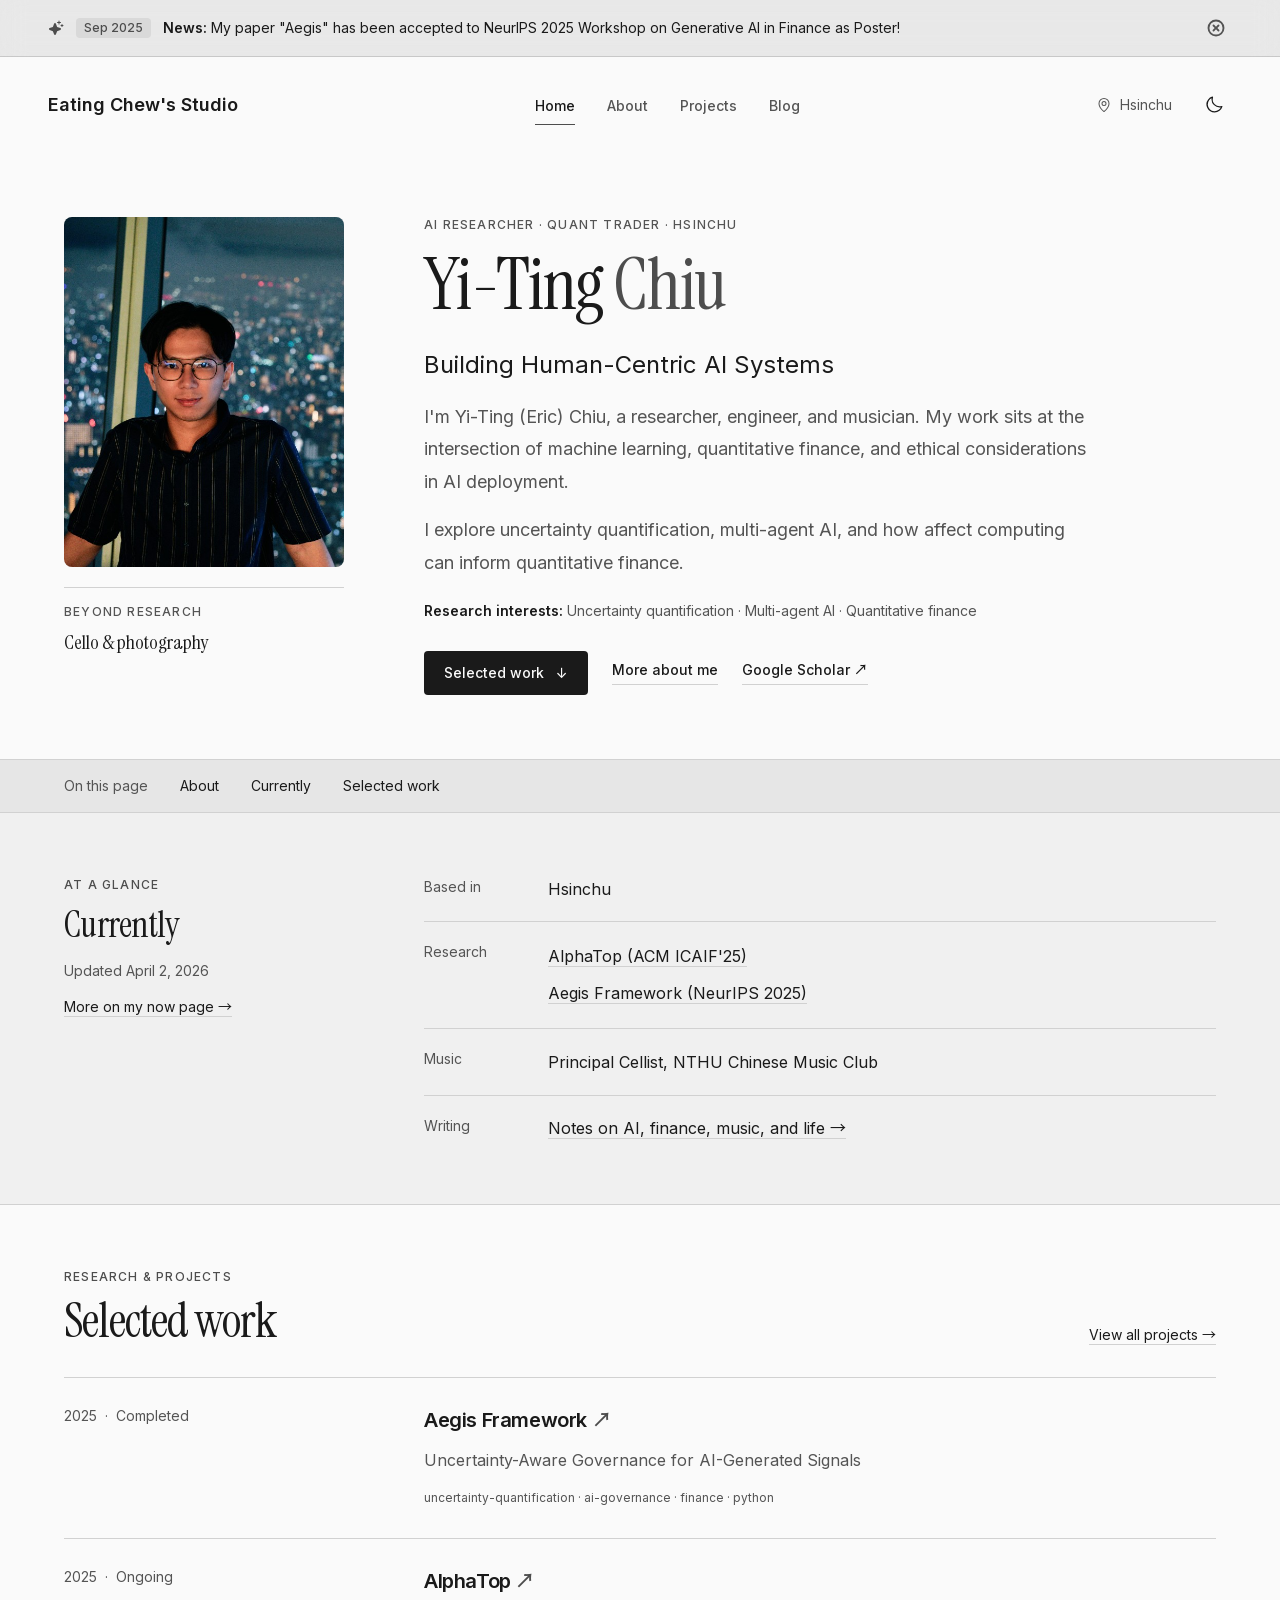
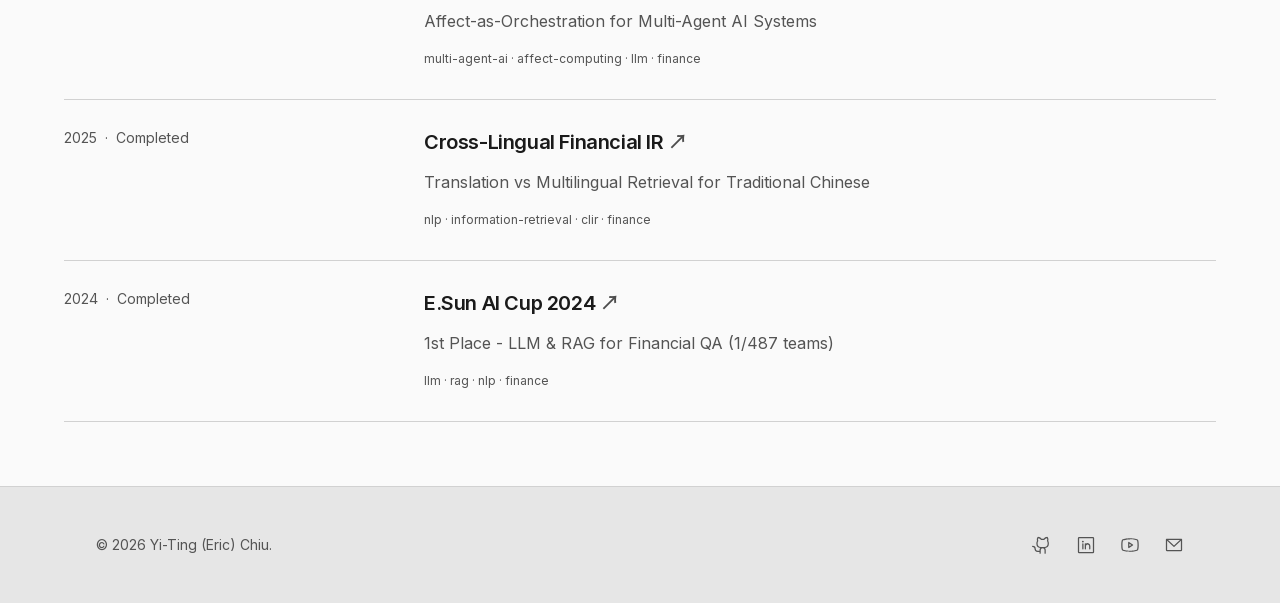
==== commit fb472133: "Publish grey section palette" ====
--- a/index.html
+++ b/index.html
@@ -1 +1 @@
-<!DOCTYPE html><!--JmUyN5vVzLSlpmLlvEPR9--><html lang="en-us"><head><meta charSet="utf-8"/><meta name="viewport" content="width=device-width, initial-scale=1"/><link rel="preload" href="/_next/static/media/051742360c26797e-s.p.102b7f24.woff2" as="font" crossorigin="" type="font/woff2"/><link rel="preload" href="/_next/static/media/7ebf22b5a21034f8-s.p.d8bad3ab.woff2" as="font" crossorigin="" type="font/woff2"/><link rel="preload" href="/_next/static/media/83afe278b6a6bb3c-s.p.3a6ba036.woff2" as="font" crossorigin="" type="font/woff2"/><link rel="preload" href="/_next/static/media/e41d5df559864f9e-s.p.380d09ea.woff2" as="font" crossorigin="" type="font/woff2"/><link rel="preload" href="/_next/static/media/fb4edce8a3cbfef3-s.p.179b8591.woff2" as="font" crossorigin="" type="font/woff2"/><link rel="preload" as="image" href="/images/hero-cover.png"/><link rel="stylesheet" href="/_next/static/chunks/d31cfa6018d09240.css" data-precedence="next"/><link rel="stylesheet" href="/_next/static/chunks/0ad001733a8b3181.css" data-precedence="next"/><link rel="stylesheet" href="/_next/static/chunks/eae42bafc2b88c2f.css" data-precedence="next"/><link rel="preload" as="script" fetchPriority="low" href="/_next/static/chunks/d6136dcb91aaf292.js"/><script src="/_next/static/chunks/c518a733bdcf3dee.js" async=""></script><script src="/_next/static/chunks/920501d033334f9d.js" async=""></script><script src="/_next/static/chunks/01bd51e4ce3f19a7.js" async=""></script><script src="/_next/static/chunks/turbopack-1a8b2591fd93608d.js" async=""></script><script src="/_next/static/chunks/88b43f653e63aaea.js" async=""></script><script src="/_next/static/chunks/bd1219ae1343edc7.js" async=""></script><script src="/_next/static/chunks/6a12a98e7468daf5.js" async=""></script><script src="/_next/static/chunks/ff1a16fafef87110.js" async=""></script><script src="/_next/static/chunks/247eb132b7f7b574.js" async=""></script><script src="/_next/static/chunks/f555fdcd0fe15949.js" async=""></script><meta name="next-size-adjust" content=""/><title>Yi-Ting (Eric) Chiu</title><meta name="description" content="AI Researcher &amp; Quantitative Trader | Building Human-Centric AI Systems"/><meta name="author" content="Yi-Ting (Eric) Chiu"/><meta name="creator" content="Yi-Ting (Eric) Chiu"/><meta property="og:title" content="Yi-Ting (Eric) Chiu"/><meta property="og:description" content="AI Researcher &amp; Quantitative Trader | Building Human-Centric AI Systems"/><meta property="og:url" content="https://eric0801.github.io/"/><meta property="og:site_name" content="Yi-Ting (Eric) Chiu"/><meta property="og:locale" content="en-US"/><meta property="og:type" content="website"/><meta name="twitter:card" content="summary_large_image"/><meta name="twitter:title" content="Yi-Ting (Eric) Chiu"/><meta name="twitter:description" content="AI Researcher &amp; Quantitative Trader | Building Human-Centric AI Systems"/><script src="/_next/static/chunks/a6dad97d9634a72d.js" noModule=""></script></head><body class="inter_5dbe1e89-module__i9oJOa__variable noto_sans_tc_b29a94d2-module__6k8MKa__variable instrument_serif_cb04ddb5-module__cX5SIa__variable jetbrains_mono_2a888507-module__iOZbPq__variable font-sans antialiased"><div hidden=""><!--$--><!--/$--></div><script>((a,b,c,d,e,f,g,h)=>{let i=document.documentElement,j=["light","dark"];function k(b){var c;(Array.isArray(a)?a:[a]).forEach(a=>{let c="class"===a,d=c&&f?e.map(a=>f[a]||a):e;c?(i.classList.remove(...d),i.classList.add(f&&f[b]?f[b]:b)):i.setAttribute(a,b)}),c=b,h&&j.includes(c)&&(i.style.colorScheme=c)}if(d)k(d);else try{let a=localStorage.getItem(b)||c,d=g&&"system"===a?window.matchMedia("(prefers-color-scheme: dark)").matches?"dark":"light":a;k(d)}catch(a){}})("class","theme","system",null,["light","dark"],null,true,true)</script><div class="min-h-screen flex flex-col"><nav class="fixed left-0 right-0 z-50 transition-all duration-500 border-transparent bg-background" style="top:var(--announcement-banner-height, 0px)"><div class="max-w-7xl mx-auto px-6 md:px-12"><div class="flex items-center justify-between h-24"><a class="group" href="/"><span class="text-lg font-semibold text-foreground group-hover:text-accent transition-colors duration-300">Eating Chew&#x27;s Studio</span></a><div class="hidden md:flex items-center gap-8"><a class="relative group py-2" href="/"><span class="text-sm font-medium transition-colors duration-300 text-foreground">Home</span><span class="absolute bottom-0 left-0 w-full h-px bg-accent"></span></a><a class="relative group py-2" href="/about/"><span class="text-sm font-medium transition-colors duration-300 text-muted-foreground group-hover:text-foreground">About</span><span class="absolute bottom-0 left-0 w-0 h-px bg-accent group-hover:w-full transition-all duration-300"></span></a><a class="relative group py-2" href="/projects/"><span class="text-sm font-medium transition-colors duration-300 text-muted-foreground group-hover:text-foreground">Projects</span><span class="absolute bottom-0 left-0 w-0 h-px bg-accent group-hover:w-full transition-all duration-300"></span></a><a class="relative group py-2" href="/blog/"><span class="text-sm font-medium transition-colors duration-300 text-muted-foreground group-hover:text-foreground">Blog</span><span class="absolute bottom-0 left-0 w-0 h-px bg-accent group-hover:w-full transition-all duration-300"></span></a></div><div class="flex items-center gap-6"><div class="hidden lg:flex items-center gap-2 text-sm text-muted-foreground"><svg xmlns="http://www.w3.org/2000/svg" width="1em" height="1em" fill="currentColor" viewBox="0 0 256 256" class="w-4 h-4"><path d="M128,64a40,40,0,1,0,40,40A40,40,0,0,0,128,64Zm0,64a24,24,0,1,1,24-24A24,24,0,0,1,128,128Zm0-112a88.1,88.1,0,0,0-88,88c0,31.4,14.51,64.68,42,96.25a254.19,254.19,0,0,0,41.45,38.3,8,8,0,0,0,9.18,0A254.19,254.19,0,0,0,174,200.25c27.45-31.57,42-64.85,42-96.25A88.1,88.1,0,0,0,128,16Zm0,206c-16.53-13-72-60.75-72-118a72,72,0,0,1,144,0C200,161.23,144.53,209,128,222Z"></path></svg><span>Hsinchu</span></div><button class="p-2 hover:text-accent transition-colors duration-300" aria-label="Toggle theme"><div class="w-5 h-5"></div></button><button class="md:hidden p-2 hover:text-accent transition-colors" aria-label="Toggle menu"><svg xmlns="http://www.w3.org/2000/svg" width="1em" height="1em" fill="currentColor" viewBox="0 0 256 256" class="w-5 h-5"><path d="M224,128a8,8,0,0,1-8,8H40a8,8,0,0,1,0-16H216A8,8,0,0,1,224,128ZM40,72H216a8,8,0,0,0,0-16H40a8,8,0,0,0,0,16ZM216,184H40a8,8,0,0,0,0,16H216a8,8,0,0,0,0-16Z"></path></svg></button></div></div></div></nav><main class="flex-1" style="padding-top:calc(var(--announcement-banner-height, 0px) + 6rem)"><section id="about" aria-labelledby="intro-heading" class="scroll-mt-44 px-6 py-12 md:px-12 md:py-16"><div class="mx-auto grid max-w-6xl items-start gap-10 md:grid-cols-[240px_minmax(0,1fr)] md:gap-12 lg:grid-cols-[280px_minmax(0,1fr)] lg:gap-20"><figure class="w-56 md:w-full"><div class="relative aspect-[4/5] overflow-hidden rounded-lg bg-muted"><img alt="Yi-Ting Chiu — portrait with city lights" decoding="async" data-nimg="fill" class="object-cover object-[16%_center]" style="position:absolute;height:100%;width:100%;left:0;top:0;right:0;bottom:0;color:transparent" src="/images/hero-cover.png"/></div><figcaption class="mt-5 border-t border-border pt-4"><p class="text-xs font-medium uppercase tracking-widest text-muted-foreground">Beyond research</p><p class="mt-2 font-serif text-xl">Cello &amp; photography</p></figcaption></figure><div class="min-w-0"><p class="text-xs font-medium uppercase tracking-widest text-muted-foreground">AI researcher · Quant trader · <!-- -->Hsinchu</p><h1 id="intro-heading" class="mt-4 text-5xl leading-[1.05] lg:text-7xl">Yi-Ting <span class="text-[#2c7467] dark:text-accent">Chiu</span></h1><p class="mt-7 text-xl leading-relaxed lg:text-2xl">Building Human-Centric AI Systems</p><div class="mt-5 max-w-2xl space-y-4 text-base leading-7 text-muted-foreground lg:text-lg lg:leading-8"><p>I&#x27;m Yi-Ting (Eric) Chiu, a researcher, engineer, and musician. My work sits at the intersection of machine learning, quantitative finance, and ethical considerations in AI deployment.</p><p>I explore uncertainty quantification, multi-agent AI, and how affect computing can inform quantitative finance.</p></div><p class="mt-5 text-sm leading-6 text-muted-foreground"><span class="font-semibold text-foreground">Research interests:</span> Uncertainty quantification · Multi-agent AI · Quantitative finance</p><div class="mt-7 flex flex-wrap items-center gap-x-6 gap-y-4 text-sm font-medium"><a class="inline-flex items-center gap-3 rounded bg-foreground px-5 py-3 text-background transition-opacity hover:opacity-80" href="#work">Selected work <span aria-hidden="true">↓</span></a><a class="border-b border-border pb-1 hover:border-accent hover:text-accent" href="/about/">More about me</a><a href="https://scholar.google.com/citations?user=65rVW0oAAAAJ&amp;hl=en" target="_blank" rel="noopener noreferrer" class="border-b border-border pb-1 hover:border-accent hover:text-accent">Google Scholar <span aria-hidden="true">↗</span></a></div></div></div></section><nav aria-label="On this page" class="mx-6 border-y border-border md:mx-12"><div class="mx-auto flex max-w-6xl flex-wrap gap-x-8 gap-y-3 py-4 text-sm"><span class="text-muted-foreground">On this page</span><a class="hover:text-accent" href="#about">About</a><a class="hover:text-accent" href="#currently">Currently</a><a class="hover:text-accent" href="#work">Selected work</a></div></nav><section id="currently" aria-labelledby="currently-heading" class="scroll-mt-44 px-6 py-12 md:px-12 md:py-16"><div class="mx-auto grid max-w-6xl gap-8 md:grid-cols-[240px_minmax(0,1fr)] md:gap-12 lg:grid-cols-[280px_minmax(0,1fr)] lg:gap-20"><header><p class="text-xs font-medium uppercase tracking-widest text-[#2c7467] dark:text-accent">At a glance</p><h2 id="currently-heading" class="mt-3 text-4xl">Currently</h2><p class="mt-4 text-sm text-muted-foreground">Updated <!-- -->April 2, 2026</p><a class="mt-4 inline-block text-sm underline decoration-border underline-offset-4 hover:text-accent" href="/now/">More on my now page →</a></header><dl class="divide-y divide-border"><div class="grid gap-2 pb-5 sm:grid-cols-[100px_minmax(0,1fr)] sm:gap-6"><dt class="text-sm text-muted-foreground">Based in</dt><dd>Hsinchu</dd></div><div class="grid gap-2 py-5 sm:grid-cols-[100px_minmax(0,1fr)] sm:gap-6"><dt class="text-sm text-muted-foreground">Research</dt><dd class="space-y-2"><p><a class="underline decoration-border underline-offset-4 hover:text-accent" href="/projects/#alphatop">AlphaTop (ACM ICAIF&#x27;25)</a></p><p><a class="underline decoration-border underline-offset-4 hover:text-accent" href="https://openreview.net/pdf?id=j7pHKgujeN">Aegis Framework (NeurIPS 2025)</a></p></dd></div><div class="grid gap-2 py-5 sm:grid-cols-[100px_minmax(0,1fr)] sm:gap-6"><dt class="text-sm text-muted-foreground">Music</dt><dd class="leading-relaxed">Principal Cellist, NTHU Chinese Music Club</dd></div><div class="grid gap-2 pt-5 sm:grid-cols-[100px_minmax(0,1fr)] sm:gap-6"><dt class="text-sm text-muted-foreground">Writing</dt><dd><a class="underline decoration-border underline-offset-4 hover:text-accent" href="/blog/">Notes on AI, finance, music, and life →</a></dd></div></dl></div></section><section id="work" aria-labelledby="work-heading" class="scroll-mt-44 border-t border-border px-6 py-12 md:px-12 md:py-16"><div class="mx-auto max-w-6xl"><header class="mb-8 flex flex-wrap items-end justify-between gap-4"><div><p class="text-xs font-medium uppercase tracking-widest text-[#2c7467] dark:text-accent">Research &amp; projects</p><h2 id="work-heading" class="mt-3 text-4xl md:text-5xl">Selected work</h2></div><a class="text-sm underline decoration-border underline-offset-4 hover:text-accent" href="/projects/">View all projects →</a></header><div class="divide-y divide-border border-y border-border"><article class="grid gap-3 py-7 md:grid-cols-[240px_minmax(0,1fr)] md:gap-12 lg:grid-cols-[280px_minmax(0,1fr)] lg:gap-20"><div class="text-sm text-muted-foreground"><span>2025</span><span class="mx-2" aria-hidden="true">·</span><span class="capitalize">completed</span></div><div><h3 class="font-sans text-xl font-semibold"><a class="hover:text-accent" href="/projects/#aegis">Aegis Framework<!-- --> <span class="text-[#2c7467] dark:text-accent" aria-hidden="true">↗</span></a></h3><p class="mt-3 max-w-2xl leading-7 text-muted-foreground">Uncertainty-Aware Governance for AI-Generated Signals</p><p class="mt-3 text-xs leading-6 text-muted-foreground">uncertainty-quantification · ai-governance · finance · python</p></div></article><article class="grid gap-3 py-7 md:grid-cols-[240px_minmax(0,1fr)] md:gap-12 lg:grid-cols-[280px_minmax(0,1fr)] lg:gap-20"><div class="text-sm text-muted-foreground"><span>2025</span><span class="mx-2" aria-hidden="true">·</span><span class="capitalize">ongoing</span></div><div><h3 class="font-sans text-xl font-semibold"><a class="hover:text-accent" href="/projects/#alphatop">AlphaTop<!-- --> <span class="text-[#2c7467] dark:text-accent" aria-hidden="true">↗</span></a></h3><p class="mt-3 max-w-2xl leading-7 text-muted-foreground">Affect-as-Orchestration for Multi-Agent AI Systems</p><p class="mt-3 text-xs leading-6 text-muted-foreground">multi-agent-ai · affect-computing · llm · finance</p></div></article><article class="grid gap-3 py-7 md:grid-cols-[240px_minmax(0,1fr)] md:gap-12 lg:grid-cols-[280px_minmax(0,1fr)] lg:gap-20"><div class="text-sm text-muted-foreground"><span>2025</span><span class="mx-2" aria-hidden="true">·</span><span class="capitalize">completed</span></div><div><h3 class="font-sans text-xl font-semibold"><a class="hover:text-accent" href="/projects/#clir-financial">Cross-Lingual Financial IR<!-- --> <span class="text-[#2c7467] dark:text-accent" aria-hidden="true">↗</span></a></h3><p class="mt-3 max-w-2xl leading-7 text-muted-foreground">Translation vs Multilingual Retrieval for Traditional Chinese</p><p class="mt-3 text-xs leading-6 text-muted-foreground">nlp · information-retrieval · clir · finance</p></div></article><article class="grid gap-3 py-7 md:grid-cols-[240px_minmax(0,1fr)] md:gap-12 lg:grid-cols-[280px_minmax(0,1fr)] lg:gap-20"><div class="text-sm text-muted-foreground"><span>2024</span><span class="mx-2" aria-hidden="true">·</span><span class="capitalize">completed</span></div><div><h3 class="font-sans text-xl font-semibold"><a class="hover:text-accent" href="/projects/#esun-ai-cup">E.Sun AI Cup 2024<!-- --> <span class="text-[#2c7467] dark:text-accent" aria-hidden="true">↗</span></a></h3><p class="mt-3 max-w-2xl leading-7 text-muted-foreground">1st Place - LLM &amp; RAG for Financial QA (1/487 teams)</p><p class="mt-3 text-xs leading-6 text-muted-foreground">llm · rag · nlp · finance</p></div></article></div></div></section><!--$--><!--/$--></main><footer class="border-t border-border mt-24"><div class="max-w-6xl mx-auto px-4 sm:px-6 lg:px-8 py-12"><div class="flex flex-col md:flex-row items-center justify-between gap-6"><div class="text-sm text-muted-foreground">© <!-- -->2026<!-- --> <!-- -->Yi-Ting (Eric) Chiu<!-- -->.</div><div class="flex items-center space-x-6"><a class="text-muted-foreground hover:text-accent transition-colors" aria-label="GitHub" target="_blank" rel="noopener noreferrer" href="https://github.com/Eric0801"><svg xmlns="http://www.w3.org/2000/svg" width="1em" height="1em" fill="currentColor" viewBox="0 0 256 256" class="w-5 h-5"><path d="M208.31,75.68A59.78,59.78,0,0,0,202.93,28,8,8,0,0,0,196,24a59.75,59.75,0,0,0-48,24H124A59.75,59.75,0,0,0,76,24a8,8,0,0,0-6.93,4,59.78,59.78,0,0,0-5.38,47.68A58.14,58.14,0,0,0,56,104v8a56.06,56.06,0,0,0,48.44,55.47A39.8,39.8,0,0,0,96,192v8H72a24,24,0,0,1-24-24A40,40,0,0,0,8,136a8,8,0,0,0,0,16,24,24,0,0,1,24,24,40,40,0,0,0,40,40H96v16a8,8,0,0,0,16,0V192a24,24,0,0,1,48,0v40a8,8,0,0,0,16,0V192a39.8,39.8,0,0,0-8.44-24.53A56.06,56.06,0,0,0,216,112v-8A58.14,58.14,0,0,0,208.31,75.68ZM200,112a40,40,0,0,1-40,40H112a40,40,0,0,1-40-40v-8a41.74,41.74,0,0,1,6.9-22.48A8,8,0,0,0,80,73.83a43.81,43.81,0,0,1,.79-33.58,43.88,43.88,0,0,1,32.32,20.06A8,8,0,0,0,119.82,64h32.35a8,8,0,0,0,6.74-3.69,43.87,43.87,0,0,1,32.32-20.06A43.81,43.81,0,0,1,192,73.83a8.09,8.09,0,0,0,1,7.65A41.72,41.72,0,0,1,200,104Z"></path></svg></a><a class="text-muted-foreground hover:text-accent transition-colors" aria-label="LinkedIn" target="_blank" rel="noopener noreferrer" href="https://www.linkedin.com/in/ericchiu0801"><svg xmlns="http://www.w3.org/2000/svg" width="1em" height="1em" fill="currentColor" viewBox="0 0 256 256" class="w-5 h-5"><path d="M216,24H40A16,16,0,0,0,24,40V216a16,16,0,0,0,16,16H216a16,16,0,0,0,16-16V40A16,16,0,0,0,216,24Zm0,192H40V40H216V216ZM96,112v64a8,8,0,0,1-16,0V112a8,8,0,0,1,16,0Zm88,28v36a8,8,0,0,1-16,0V140a20,20,0,0,0-40,0v36a8,8,0,0,1-16,0V112a8,8,0,0,1,15.79-1.78A36,36,0,0,1,184,140ZM100,84A12,12,0,1,1,88,72,12,12,0,0,1,100,84Z"></path></svg></a><a class="text-muted-foreground hover:text-accent transition-colors" aria-label="YouTube" target="_blank" rel="noopener noreferrer" href="https://www.youtube.com/@ericchiu2593"><svg xmlns="http://www.w3.org/2000/svg" width="1em" height="1em" fill="currentColor" viewBox="0 0 256 256" class="w-5 h-5"><path d="M164.44,121.34l-48-32A8,8,0,0,0,104,96v64a8,8,0,0,0,12.44,6.66l48-32a8,8,0,0,0,0-13.32ZM120,145.05V111l25.58,17ZM234.33,69.52a24,24,0,0,0-14.49-16.4C185.56,39.88,131,40,128,40s-57.56-.12-91.84,13.12a24,24,0,0,0-14.49,16.4C19.08,79.5,16,97.74,16,128s3.08,48.5,5.67,58.48a24,24,0,0,0,14.49,16.41C69,215.56,120.4,216,127.34,216h1.32c6.94,0,58.37-.44,91.18-13.11a24,24,0,0,0,14.49-16.41c2.59-10,5.67-28.22,5.67-58.48S236.92,79.5,234.33,69.52Zm-15.49,113a8,8,0,0,1-4.77,5.49c-31.65,12.22-85.48,12-86,12H128c-.54,0-54.33.2-86-12a8,8,0,0,1-4.77-5.49C34.8,173.39,32,156.57,32,128s2.8-45.39,5.16-54.47A8,8,0,0,1,41.93,68c30.52-11.79,81.66-12,85.85-12h.27c.54,0,54.38-.18,86,12a8,8,0,0,1,4.77,5.49C221.2,82.61,224,99.43,224,128S221.2,173.39,218.84,182.47Z"></path></svg></a><a class="text-muted-foreground hover:text-accent transition-colors" aria-label="Email" target="_blank" rel="noopener noreferrer" href="mailto:ericchiu801@gmail.com"><svg xmlns="http://www.w3.org/2000/svg" width="1em" height="1em" fill="currentColor" viewBox="0 0 256 256" class="w-5 h-5"><path d="M224,48H32a8,8,0,0,0-8,8V192a16,16,0,0,0,16,16H216a16,16,0,0,0,16-16V56A8,8,0,0,0,224,48ZM203.43,64,128,133.15,52.57,64ZM216,192H40V74.19l82.59,75.71a8,8,0,0,0,10.82,0L216,74.19V192Z"></path></svg></a></div></div></div></footer></div><script src="/_next/static/chunks/d6136dcb91aaf292.js" id="_R_" async=""></script><script>(self.__next_f=self.__next_f||[]).push([0])</script><script>self.__next_f.push([1,"1:\"$Sreact.fragment\"\n2:I[89554,[\"/_next/static/chunks/88b43f653e63aaea.js\",\"/_next/static/chunks/bd1219ae1343edc7.js\",\"/_next/static/chunks/6a12a98e7468daf5.js\"],\"ThemeProvider\"]\n3:I[18003,[\"/_next/static/chunks/88b43f653e63aaea.js\",\"/_next/static/chunks/bd1219ae1343edc7.js\",\"/_next/static/chunks/6a12a98e7468daf5.js\"],\"SmoothScroll\"]\n4:I[17571,[\"/_next/static/chunks/88b43f653e63aaea.js\",\"/_next/static/chunks/bd1219ae1343edc7.js\",\"/_next/static/chunks/6a12a98e7468daf5.js\"],\"AnnouncementBanner\"]\n5:I[7988,[\"/_next/static/chunks/88b43f653e63aaea.js\",\"/_next/static/chunks/bd1219ae1343edc7.js\",\"/_next/static/chunks/6a12a98e7468daf5.js\"],\"Navbar\"]\n6:I[39756,[\"/_next/static/chunks/ff1a16fafef87110.js\",\"/_next/static/chunks/247eb132b7f7b574.js\"],\"default\"]\n7:I[37457,[\"/_next/static/chunks/ff1a16fafef87110.js\",\"/_next/static/chunks/247eb132b7f7b574.js\"],\"default\"]\n8:I[22016,[\"/_next/static/chunks/88b43f653e63aaea.js\",\"/_next/static/chunks/bd1219ae1343edc7.js\",\"/_next/static/chunks/6a12a98e7468daf5.js\",\"/_next/static/chunks/f555fdcd0fe15949.js\"],\"\"]\ne:I[68027,[\"/_next/static/chunks/ff1a16fafef87110.js\",\"/_next/static/chunks/247eb132b7f7b574.js\"],\"default\"]\n:HL[\"/_next/static/chunks/d31cfa6018d09240.css\",\"style\"]\n:HL[\"/_next/static/chunks/0ad001733a8b3181.css\",\"style\"]\n:HL[\"/_next/static/chunks/eae42bafc2b88c2f.css\",\"style\"]\n:HL[\"/_next/static/media/051742360c26797e-s.p.102b7f24.woff2\",\"font\",{\"crossOrigin\":\"\",\"type\":\"font/woff2\"}]\n:HL[\"/_next/static/media/7ebf22b5a21034f8-s.p.d8bad3ab.woff2\",\"font\",{\"crossOrigin\":\"\",\"type\":\"font/woff2\"}]\n:HL[\"/_next/static/media/83afe278b6a6bb3c-s.p.3a6ba036.woff2\",\"font\",{\"crossOrigin\":\"\",\"type\":\"font/woff2\"}]\n:HL[\"/_next/static/media/e41d5df559864f9e-s.p.380d09ea.woff2\",\"font\",{\"crossOrigin\":\"\",\"type\":\"font/woff2\"}]\n:HL[\"/_next/static/media/fb4edce8a3cbfef3-s.p.179b8591.woff2\",\"font\",{\"crossOrigin\":\"\",\"type\":\"font/woff2\"}]\n"])</script><script>self.__next_f.push([1,"0:{\"P\":null,\"b\":\"JmUyN5vVzLSlpmLlvEPR9\",\"c\":[\"\",\"\"],\"q\":\"\",\"i\":false,\"f\":[[[\"\",{\"children\":[\"__PAGE__\",{}]},\"$undefined\",\"$undefined\",true],[[\"$\",\"$1\",\"c\",{\"children\":[[[\"$\",\"link\",\"0\",{\"rel\":\"stylesheet\",\"href\":\"/_next/static/chunks/d31cfa6018d09240.css\",\"precedence\":\"next\",\"crossOrigin\":\"$undefined\",\"nonce\":\"$undefined\"}],[\"$\",\"link\",\"1\",{\"rel\":\"stylesheet\",\"href\":\"/_next/static/chunks/0ad001733a8b3181.css\",\"precedence\":\"next\",\"crossOrigin\":\"$undefined\",\"nonce\":\"$undefined\"}],[\"$\",\"link\",\"2\",{\"rel\":\"stylesheet\",\"href\":\"/_next/static/chunks/eae42bafc2b88c2f.css\",\"precedence\":\"next\",\"crossOrigin\":\"$undefined\",\"nonce\":\"$undefined\"}],[\"$\",\"script\",\"script-0\",{\"src\":\"/_next/static/chunks/88b43f653e63aaea.js\",\"async\":true,\"nonce\":\"$undefined\"}],[\"$\",\"script\",\"script-1\",{\"src\":\"/_next/static/chunks/bd1219ae1343edc7.js\",\"async\":true,\"nonce\":\"$undefined\"}],[\"$\",\"script\",\"script-2\",{\"src\":\"/_next/static/chunks/6a12a98e7468daf5.js\",\"async\":true,\"nonce\":\"$undefined\"}]],[\"$\",\"html\",null,{\"lang\":\"en-us\",\"suppressHydrationWarning\":true,\"children\":[\"$\",\"body\",null,{\"className\":\"inter_5dbe1e89-module__i9oJOa__variable noto_sans_tc_b29a94d2-module__6k8MKa__variable instrument_serif_cb04ddb5-module__cX5SIa__variable jetbrains_mono_2a888507-module__iOZbPq__variable font-sans antialiased\",\"children\":[\"$\",\"$L2\",null,{\"attribute\":\"class\",\"defaultTheme\":\"system\",\"enableSystem\":true,\"disableTransitionOnChange\":true,\"children\":[[\"$\",\"$L3\",null,{}],[\"$\",\"div\",null,{\"className\":\"min-h-screen flex flex-col\",\"children\":[[\"$\",\"$L4\",null,{}],[\"$\",\"$L5\",null,{}],[\"$\",\"main\",null,{\"className\":\"flex-1\",\"style\":{\"paddingTop\":\"calc(var(--announcement-banner-height, 0px) + 6rem)\"},\"children\":[\"$\",\"$L6\",null,{\"parallelRouterKey\":\"children\",\"error\":\"$undefined\",\"errorStyles\":\"$undefined\",\"errorScripts\":\"$undefined\",\"template\":[\"$\",\"$L7\",null,{}],\"templateStyles\":\"$undefined\",\"templateScripts\":\"$undefined\",\"notFound\":[[[\"$\",\"title\",null,{\"children\":\"404: This page could not be found.\"}],[\"$\",\"div\",null,{\"style\":{\"fontFamily\":\"system-ui,\\\"Segoe UI\\\",Roboto,Helvetica,Arial,sans-serif,\\\"Apple Color Emoji\\\",\\\"Segoe UI Emoji\\\"\",\"height\":\"100vh\",\"textAlign\":\"center\",\"display\":\"flex\",\"flexDirection\":\"column\",\"alignItems\":\"center\",\"justifyContent\":\"center\"},\"children\":[\"$\",\"div\",null,{\"children\":[[\"$\",\"style\",null,{\"dangerouslySetInnerHTML\":{\"__html\":\"body{color:#000;background:#fff;margin:0}.next-error-h1{border-right:1px solid rgba(0,0,0,.3)}@media (prefers-color-scheme:dark){body{color:#fff;background:#000}.next-error-h1{border-right:1px solid rgba(255,255,255,.3)}}\"}}],[\"$\",\"h1\",null,{\"className\":\"next-error-h1\",\"style\":{\"display\":\"inline-block\",\"margin\":\"0 20px 0 0\",\"padding\":\"0 23px 0 0\",\"fontSize\":24,\"fontWeight\":500,\"verticalAlign\":\"top\",\"lineHeight\":\"49px\"},\"children\":404}],[\"$\",\"div\",null,{\"style\":{\"display\":\"inline-block\"},\"children\":[\"$\",\"h2\",null,{\"style\":{\"fontSize\":14,\"fontWeight\":400,\"lineHeight\":\"49px\",\"margin\":0},\"children\":\"This page could not be found.\"}]}]]}]}]],[]],\"forbidden\":\"$undefined\",\"unauthorized\":\"$undefined\"}]}],[\"$\",\"footer\",null,{\"className\":\"border-t border-border mt-24\",\"children\":[\"$\",\"div\",null,{\"className\":\"max-w-6xl mx-auto px-4 sm:px-6 lg:px-8 py-12\",\"children\":[\"$\",\"div\",null,{\"className\":\"flex flex-col md:flex-row items-center justify-between gap-6\",\"children\":[[\"$\",\"div\",null,{\"className\":\"text-sm text-muted-foreground\",\"children\":[\"© \",2026,\" \",\"Yi-Ting (Eric) Chiu\",\".\"]}],[\"$\",\"div\",null,{\"className\":\"flex items-center space-x-6\",\"children\":[[\"$\",\"$L8\",\"GitHub\",{\"href\":\"https://github.com/Eric0801\",\"className\":\"text-muted-foreground hover:text-accent transition-colors\",\"aria-label\":\"GitHub\",\"target\":\"_blank\",\"rel\":\"noopener noreferrer\",\"children\":[\"$\",\"svg\",null,{\"ref\":\"$undefined\",\"xmlns\":\"http://www.w3.org/2000/svg\",\"width\":\"1em\",\"height\":\"1em\",\"fill\":\"currentColor\",\"viewBox\":\"0 0 256 256\",\"transform\":\"$undefined\",\"className\":\"w-5 h-5\",\"children\":[false,\"$undefined\",[\"$\",\"path\",null,{\"d\":\"M208.31,75.68A59.78,59.78,0,0,0,202.93,28,8,8,0,0,0,196,24a59.75,59.75,0,0,0-48,24H124A59.75,59.75,0,0,0,76,24a8,8,0,0,0-6.93,4,59.78,59.78,0,0,0-5.38,47.68A58.14,58.14,0,0,0,56,104v8a56.06,56.06,0,0,0,48.44,55.47A39.8,39.8,0,0,0,96,192v8H72a24,24,0,0,1-24-24A40,40,0,0,0,8,136a8,8,0,0,0,0,16,24,24,0,0,1,24,24,40,40,0,0,0,40,40H96v16a8,8,0,0,0,16,0V192a24,24,0,0,1,48,0v40a8,8,0,0,0,16,0V192a39.8,39.8,0,0,0-8.44-24.53A56.06,56.06,0,0,0,216,112v-8A58.14,58.14,0,0,0,208.31,75.68ZM200,112a40,40,0,0,1-40,40H112a40,40,0,0,1-40-40v-8a41.74,41.74,0,0,1,6.9-22.48A8,8,0,0,0,80,73.83a43.81,43.81,0,0,1,.79-33.58,43.88,43.88,0,0,1,32.32,20.06A8,8,0,0,0,119.82,64h32.35a8,8,0,0,0,6.74-3.69,43.87,43.87,0,0,1,32.32-20.06A43.81,43.81,0,0,1,192,73.83a8.09,8.09,0,0,0,1,7.65A41.72,41.72,0,0,1,200,104Z\"}]]}]}],\"$L9\",\"$La\",\"$Lb\"]}]]}]}]}]]}]]}]}]}]]}],{\"children\":[\"$Lc\",{},null,false,false]},null,false,false],\"$Ld\",false]],\"m\":\"$undefined\",\"G\":[\"$e\",[]],\"s\":false,\"S\":true}\n"])</script><script>self.__next_f.push([1,"f:I[85437,[\"/_next/static/chunks/88b43f653e63aaea.js\",\"/_next/static/chunks/bd1219ae1343edc7.js\",\"/_next/static/chunks/6a12a98e7468daf5.js\",\"/_next/static/chunks/f555fdcd0fe15949.js\"],\"Image\"]\n17:I[97367,[\"/_next/static/chunks/ff1a16fafef87110.js\",\"/_next/static/chunks/247eb132b7f7b574.js\"],\"ViewportBoundary\"]\n19:I[97367,[\"/_next/static/chunks/ff1a16fafef87110.js\",\"/_next/static/chunks/247eb132b7f7b574.js\"],\"MetadataBoundary\"]\n1a:\"$Sreact.suspense\"\n9:[\"$\",\"$L8\",\"LinkedIn\",{\"href\":\"https://www.linkedin.com/in/ericchiu0801\",\"className\":\"text-muted-foreground hover:text-accent transition-colors\",\"aria-label\":\"LinkedIn\",\"target\":\"_blank\",\"rel\":\"noopener noreferrer\",\"children\":[\"$\",\"svg\",null,{\"ref\":\"$undefined\",\"xmlns\":\"http://www.w3.org/2000/svg\",\"width\":\"1em\",\"height\":\"1em\",\"fill\":\"currentColor\",\"viewBox\":\"0 0 256 256\",\"transform\":\"$undefined\",\"className\":\"w-5 h-5\",\"children\":[false,\"$undefined\",[\"$\",\"path\",null,{\"d\":\"M216,24H40A16,16,0,0,0,24,40V216a16,16,0,0,0,16,16H216a16,16,0,0,0,16-16V40A16,16,0,0,0,216,24Zm0,192H40V40H216V216ZM96,112v64a8,8,0,0,1-16,0V112a8,8,0,0,1,16,0Zm88,28v36a8,8,0,0,1-16,0V140a20,20,0,0,0-40,0v36a8,8,0,0,1-16,0V112a8,8,0,0,1,15.79-1.78A36,36,0,0,1,184,140ZM100,84A12,12,0,1,1,88,72,12,12,0,0,1,100,84Z\"}]]}]}]\na:[\"$\",\"$L8\",\"YouTube\",{\"href\":\"https://www.youtube.com/@ericchiu2593\",\"className\":\"text-muted-foreground hover:text-accent transition-colors\",\"aria-label\":\"YouTube\",\"target\":\"_blank\",\"rel\":\"noopener noreferrer\",\"children\":[\"$\",\"svg\",null,{\"ref\":\"$undefined\",\"xmlns\":\"http://www.w3.org/2000/svg\",\"width\":\"1em\",\"height\":\"1em\",\"fill\":\"currentColor\",\"viewBox\":\"0 0 256 256\",\"transform\":\"$undefined\",\"className\":\"w-5 h-5\",\"children\":[false,\"$undefined\",[\"$\",\"path\",null,{\"d\":\"M164.44,121.34l-48-32A8,8,0,0,0,104,96v64a8,8,0,0,0,12.44,6.66l48-32a8,8,0,0,0,0-13.32ZM120,145.05V111l25.58,17ZM234.33,69.52a24,24,0,0,0-14.49-16.4C185.56,39.88,131,40,128,40s-57.56-.12-91.84,13.12a24,24,0,0,0-14.49,16.4C19.08,79.5,16,97.74,16,128s3.08,48.5,5.67,58.48a24,24,0,0,0,14.49,16.41C69,215.56,120.4,216,127.34,216h1.32c6.94,0,58.37-.44,91.18-13.11a24,24,0,0,0,14.49-16.41c2.59-10,5.67-28.22,5.67-58.48S236.92,79.5,234.33,69.52Zm-15.49,113a8,8,0,0,1-4.77,5.49c-31.65,12.22-85.48,12-86,12H128c-.54,0-54.33.2-86-12a8,8,0,0,1-4.77-5.49C34.8,173.39,32,156.57,32,128s2.8-45.39,5.16-54.47A8,8,0,0,1,41.93,68c30.52-11.79,81.66-12,85.85-12h.27c.54,0,54.38-.18,86,12a8,8,0,0,1,4.77,5.49C221.2,82.61,224,99.43,224,128S221.2,173.39,218.84,182.47Z\"}]]}]}]\nb:[\"$\",\"$L8\",\"Email\",{\"href\":\"mailto:ericchiu801@gmail.com\",\"className\":\"text-muted-foreground hover:text-accent transition-colors\",\"aria-label\":\"Email\",\"target\":\"_blank\",\"rel\":\"noopener noreferrer\",\"children\":[\"$\",\"svg\",null,{\"ref\":\"$undefined\",\"xmlns\":\"http://www.w3.org/2000/svg\",\"width\":\"1em\",\"height\":\"1em\",\"fill\":\"currentColor\",\"viewBox\":\"0 0 256 256\",\"transform\":\"$undefined\",\"className\":\"w-5 h-5\",\"children\":[false,\"$undefined\",[\"$\",\"path\",null,{\"d\":\"M224,48H32a8,8,0,0,0-8,8V192a16,16,0,0,0,16,16H216a16,16,0,0,0,16-16V56A8,8,0,0,0,224,48ZM203.43,64,128,133.15,52.57,64ZM216,192H40V74.19l82.59,75.71a8,8,0,0,0,10.82,0L216,74.19V192Z\"}]]}]}]\n"])</script><script>self.__next_f.push([1,"c:[\"$\",\"$1\",\"c\",{\"children\":[[[\"$\",\"section\",null,{\"id\":\"about\",\"aria-labelledby\":\"intro-heading\",\"className\":\"scroll-mt-44 px-6 py-12 md:px-12 md:py-16\",\"children\":[\"$\",\"div\",null,{\"className\":\"mx-auto grid max-w-6xl items-start gap-10 md:grid-cols-[240px_minmax(0,1fr)] md:gap-12 lg:grid-cols-[280px_minmax(0,1fr)] lg:gap-20\",\"children\":[[\"$\",\"figure\",null,{\"className\":\"w-56 md:w-full\",\"children\":[[\"$\",\"div\",null,{\"className\":\"relative aspect-[4/5] overflow-hidden rounded-lg bg-muted\",\"children\":[\"$\",\"$Lf\",null,{\"src\":\"/images/hero-cover.png\",\"alt\":\"Yi-Ting Chiu — portrait with city lights\",\"fill\":true,\"priority\":true,\"sizes\":\"(min-width: 1024px) 280px, (min-width: 768px) 240px, 224px\",\"className\":\"object-cover object-[16%_center]\"}]}],[\"$\",\"figcaption\",null,{\"className\":\"mt-5 border-t border-border pt-4\",\"children\":[[\"$\",\"p\",null,{\"className\":\"text-xs font-medium uppercase tracking-widest text-muted-foreground\",\"children\":\"Beyond research\"}],[\"$\",\"p\",null,{\"className\":\"mt-2 font-serif text-xl\",\"children\":\"Cello \u0026 photography\"}]]}]]}],[\"$\",\"div\",null,{\"className\":\"min-w-0\",\"children\":[[\"$\",\"p\",null,{\"className\":\"text-xs font-medium uppercase tracking-widest text-muted-foreground\",\"children\":[\"AI researcher · Quant trader · \",\"Hsinchu\"]}],[\"$\",\"h1\",null,{\"id\":\"intro-heading\",\"className\":\"mt-4 text-5xl leading-[1.05] lg:text-7xl\",\"children\":[\"Yi-Ting \",[\"$\",\"span\",null,{\"className\":\"text-[#2c7467] dark:text-accent\",\"children\":\"Chiu\"}]]}],[\"$\",\"p\",null,{\"className\":\"mt-7 text-xl leading-relaxed lg:text-2xl\",\"children\":\"Building Human-Centric AI Systems\"}],[\"$\",\"div\",null,{\"className\":\"mt-5 max-w-2xl space-y-4 text-base leading-7 text-muted-foreground lg:text-lg lg:leading-8\",\"children\":[[\"$\",\"p\",null,{\"children\":\"I'm Yi-Ting (Eric) Chiu, a researcher, engineer, and musician. My work sits at the intersection of machine learning, quantitative finance, and ethical considerations in AI deployment.\"}],[\"$\",\"p\",null,{\"children\":\"I explore uncertainty quantification, multi-agent AI, and how affect computing can inform quantitative finance.\"}]]}],[\"$\",\"p\",null,{\"className\":\"mt-5 text-sm leading-6 text-muted-foreground\",\"children\":[[\"$\",\"span\",null,{\"className\":\"font-semibold text-foreground\",\"children\":\"Research interests:\"}],\" Uncertainty quantification · Multi-agent AI · Quantitative finance\"]}],[\"$\",\"div\",null,{\"className\":\"mt-7 flex flex-wrap items-center gap-x-6 gap-y-4 text-sm font-medium\",\"children\":[[\"$\",\"$L8\",null,{\"href\":\"#work\",\"className\":\"inline-flex items-center gap-3 rounded bg-foreground px-5 py-3 text-background transition-opacity hover:opacity-80\",\"children\":[\"Selected work \",[\"$\",\"span\",null,{\"aria-hidden\":true,\"children\":\"↓\"}]]}],[\"$\",\"$L8\",null,{\"href\":\"/about\",\"className\":\"border-b border-border pb-1 hover:border-accent hover:text-accent\",\"children\":\"More about me\"}],[\"$\",\"a\",null,{\"href\":\"https://scholar.google.com/citations?user=65rVW0oAAAAJ\u0026hl=en\",\"target\":\"_blank\",\"rel\":\"noopener noreferrer\",\"className\":\"border-b border-border pb-1 hover:border-accent hover:text-accent\",\"children\":[\"Google Scholar \",[\"$\",\"span\",null,{\"aria-hidden\":true,\"children\":\"↗\"}]]}]]}]]}]]}]}],[\"$\",\"nav\",null,{\"aria-label\":\"On this page\",\"className\":\"mx-6 border-y border-border md:mx-12\",\"children\":[\"$\",\"div\",null,{\"className\":\"mx-auto flex max-w-6xl flex-wrap gap-x-8 gap-y-3 py-4 text-sm\",\"children\":[[\"$\",\"span\",null,{\"className\":\"text-muted-foreground\",\"children\":\"On this page\"}],[\"$\",\"$L8\",null,{\"href\":\"#about\",\"className\":\"hover:text-accent\",\"children\":\"About\"}],[\"$\",\"$L8\",null,{\"href\":\"#currently\",\"className\":\"hover:text-accent\",\"children\":\"Currently\"}],[\"$\",\"$L8\",null,{\"href\":\"#work\",\"className\":\"hover:text-accent\",\"children\":\"Selected work\"}]]}]}],[\"$\",\"section\",null,{\"id\":\"currently\",\"aria-labelledby\":\"currently-heading\",\"className\":\"scroll-mt-44 px-6 py-12 md:px-12 md:py-16\",\"children\":[\"$\",\"div\",null,{\"className\":\"mx-auto grid max-w-6xl gap-8 md:grid-cols-[240px_minmax(0,1fr)] md:gap-12 lg:grid-cols-[280px_minmax(0,1fr)] lg:gap-20\",\"children\":[[\"$\",\"header\",null,{\"children\":[[\"$\",\"p\",null,{\"className\":\"text-xs font-medium uppercase tracking-widest text-[#2c7467] dark:text-accent\",\"children\":\"At a glance\"}],\"$L10\",\"$L11\",\"$L12\"]}],\"$L13\"]}]}],\"$L14\"],[\"$L15\"],\"$L16\"]}]\n"])</script><script>self.__next_f.push([1,"d:[\"$\",\"$1\",\"h\",{\"children\":[null,[\"$\",\"$L17\",null,{\"children\":\"$@18\"}],[\"$\",\"div\",null,{\"hidden\":true,\"children\":[\"$\",\"$L19\",null,{\"children\":[\"$\",\"$1a\",null,{\"name\":\"Next.Metadata\",\"children\":\"$@1b\"}]}]}],[\"$\",\"meta\",null,{\"name\":\"next-size-adjust\",\"content\":\"\"}]]}]\n"])</script><script>self.__next_f.push([1,"1e:I[97367,[\"/_next/static/chunks/ff1a16fafef87110.js\",\"/_next/static/chunks/247eb132b7f7b574.js\"],\"OutletBoundary\"]\n10:[\"$\",\"h2\",null,{\"id\":\"currently-heading\",\"className\":\"mt-3 text-4xl\",\"children\":\"Currently\"}]\n11:[\"$\",\"p\",null,{\"className\":\"mt-4 text-sm text-muted-foreground\",\"children\":[\"Updated \",\"April 2, 2026\"]}]\n12:[\"$\",\"$L8\",null,{\"href\":\"/now\",\"className\":\"mt-4 inline-block text-sm underline decoration-border underline-offset-4 hover:text-accent\",\"children\":\"More on my now page →\"}]\n"])</script><script>self.__next_f.push([1,"13:[\"$\",\"dl\",null,{\"className\":\"divide-y divide-border\",\"children\":[[\"$\",\"div\",null,{\"className\":\"grid gap-2 pb-5 sm:grid-cols-[100px_minmax(0,1fr)] sm:gap-6\",\"children\":[[\"$\",\"dt\",null,{\"className\":\"text-sm text-muted-foreground\",\"children\":\"Based in\"}],[\"$\",\"dd\",null,{\"children\":\"Hsinchu\"}]]}],[\"$\",\"div\",null,{\"className\":\"grid gap-2 py-5 sm:grid-cols-[100px_minmax(0,1fr)] sm:gap-6\",\"children\":[[\"$\",\"dt\",null,{\"className\":\"text-sm text-muted-foreground\",\"children\":\"Research\"}],[\"$\",\"dd\",null,{\"className\":\"space-y-2\",\"children\":[[\"$\",\"p\",\"AlphaTop (ACM ICAIF'25)\",{\"children\":[\"$\",\"$L8\",null,{\"href\":\"/projects/#alphatop\",\"className\":\"underline decoration-border underline-offset-4 hover:text-accent\",\"children\":\"AlphaTop (ACM ICAIF'25)\"}]}],[\"$\",\"p\",\"Aegis Framework (NeurIPS 2025)\",{\"children\":[\"$\",\"$L8\",null,{\"href\":\"https://openreview.net/pdf?id=j7pHKgujeN\",\"className\":\"underline decoration-border underline-offset-4 hover:text-accent\",\"children\":\"Aegis Framework (NeurIPS 2025)\"}]}]]}]]}],[\"$\",\"div\",null,{\"className\":\"grid gap-2 py-5 sm:grid-cols-[100px_minmax(0,1fr)] sm:gap-6\",\"children\":[[\"$\",\"dt\",null,{\"className\":\"text-sm text-muted-foreground\",\"children\":\"Music\"}],[\"$\",\"dd\",null,{\"className\":\"leading-relaxed\",\"children\":\"Principal Cellist, NTHU Chinese Music Club\"}]]}],[\"$\",\"div\",null,{\"className\":\"grid gap-2 pt-5 sm:grid-cols-[100px_minmax(0,1fr)] sm:gap-6\",\"children\":[[\"$\",\"dt\",null,{\"className\":\"text-sm text-muted-foreground\",\"children\":\"Writing\"}],[\"$\",\"dd\",null,{\"children\":[\"$\",\"$L8\",null,{\"href\":\"/blog\",\"className\":\"underline decoration-border underline-offset-4 hover:text-accent\",\"children\":\"Notes on AI, finance, music, and life →\"}]}]]}]]}]\n"])</script><script>self.__next_f.push([1,"14:[\"$\",\"section\",null,{\"id\":\"work\",\"aria-labelledby\":\"work-heading\",\"className\":\"scroll-mt-44 border-t border-border px-6 py-12 md:px-12 md:py-16\",\"children\":[\"$\",\"div\",null,{\"className\":\"mx-auto max-w-6xl\",\"children\":[[\"$\",\"header\",null,{\"className\":\"mb-8 flex flex-wrap items-end justify-between gap-4\",\"children\":[[\"$\",\"div\",null,{\"children\":[[\"$\",\"p\",null,{\"className\":\"text-xs font-medium uppercase tracking-widest text-[#2c7467] dark:text-accent\",\"children\":\"Research \u0026 projects\"}],[\"$\",\"h2\",null,{\"id\":\"work-heading\",\"className\":\"mt-3 text-4xl md:text-5xl\",\"children\":\"Selected work\"}]]}],[\"$\",\"$L8\",null,{\"href\":\"/projects\",\"className\":\"text-sm underline decoration-border underline-offset-4 hover:text-accent\",\"children\":\"View all projects →\"}]]}],[\"$\",\"div\",null,{\"className\":\"divide-y divide-border border-y border-border\",\"children\":[[\"$\",\"article\",\"aegis\",{\"className\":\"grid gap-3 py-7 md:grid-cols-[240px_minmax(0,1fr)] md:gap-12 lg:grid-cols-[280px_minmax(0,1fr)] lg:gap-20\",\"children\":[[\"$\",\"div\",null,{\"className\":\"text-sm text-muted-foreground\",\"children\":[[\"$\",\"span\",null,{\"children\":2025}],[\"$\",\"span\",null,{\"className\":\"mx-2\",\"aria-hidden\":true,\"children\":\"·\"}],[\"$\",\"span\",null,{\"className\":\"capitalize\",\"children\":\"completed\"}]]}],[\"$\",\"div\",null,{\"children\":[[\"$\",\"h3\",null,{\"className\":\"font-sans text-xl font-semibold\",\"children\":[\"$\",\"$L8\",null,{\"href\":\"/projects/#aegis\",\"className\":\"hover:text-accent\",\"children\":[\"Aegis Framework\",\" \",[\"$\",\"span\",null,{\"className\":\"text-[#2c7467] dark:text-accent\",\"aria-hidden\":true,\"children\":\"↗\"}]]}]}],[\"$\",\"p\",null,{\"className\":\"mt-3 max-w-2xl leading-7 text-muted-foreground\",\"children\":\"Uncertainty-Aware Governance for AI-Generated Signals\"}],[\"$\",\"p\",null,{\"className\":\"mt-3 text-xs leading-6 text-muted-foreground\",\"children\":\"uncertainty-quantification · ai-governance · finance · python\"}]]}]]}],[\"$\",\"article\",\"alphatop\",{\"className\":\"grid gap-3 py-7 md:grid-cols-[240px_minmax(0,1fr)] md:gap-12 lg:grid-cols-[280px_minmax(0,1fr)] lg:gap-20\",\"children\":[[\"$\",\"div\",null,{\"className\":\"text-sm text-muted-foreground\",\"children\":[[\"$\",\"span\",null,{\"children\":2025}],[\"$\",\"span\",null,{\"className\":\"mx-2\",\"aria-hidden\":true,\"children\":\"·\"}],[\"$\",\"span\",null,{\"className\":\"capitalize\",\"children\":\"ongoing\"}]]}],[\"$\",\"div\",null,{\"children\":[[\"$\",\"h3\",null,{\"className\":\"font-sans text-xl font-semibold\",\"children\":[\"$\",\"$L8\",null,{\"href\":\"/projects/#alphatop\",\"className\":\"hover:text-accent\",\"children\":[\"AlphaTop\",\" \",[\"$\",\"span\",null,{\"className\":\"text-[#2c7467] dark:text-accent\",\"aria-hidden\":true,\"children\":\"↗\"}]]}]}],[\"$\",\"p\",null,{\"className\":\"mt-3 max-w-2xl leading-7 text-muted-foreground\",\"children\":\"Affect-as-Orchestration for Multi-Agent AI Systems\"}],[\"$\",\"p\",null,{\"className\":\"mt-3 text-xs leading-6 text-muted-foreground\",\"children\":\"multi-agent-ai · affect-computing · llm · finance\"}]]}]]}],[\"$\",\"article\",\"clir-financial\",{\"className\":\"grid gap-3 py-7 md:grid-cols-[240px_minmax(0,1fr)] md:gap-12 lg:grid-cols-[280px_minmax(0,1fr)] lg:gap-20\",\"children\":[[\"$\",\"div\",null,{\"className\":\"text-sm text-muted-foreground\",\"children\":[[\"$\",\"span\",null,{\"children\":2025}],[\"$\",\"span\",null,{\"className\":\"mx-2\",\"aria-hidden\":true,\"children\":\"·\"}],[\"$\",\"span\",null,{\"className\":\"capitalize\",\"children\":\"completed\"}]]}],[\"$\",\"div\",null,{\"children\":[[\"$\",\"h3\",null,{\"className\":\"font-sans text-xl font-semibold\",\"children\":[\"$\",\"$L8\",null,{\"href\":\"/projects/#clir-financial\",\"className\":\"hover:text-accent\",\"children\":[\"Cross-Lingual Financial IR\",\" \",[\"$\",\"span\",null,{\"className\":\"text-[#2c7467] dark:text-accent\",\"aria-hidden\":true,\"children\":\"↗\"}]]}]}],[\"$\",\"p\",null,{\"className\":\"mt-3 max-w-2xl leading-7 text-muted-foreground\",\"children\":\"Translation vs Multilingual Retrieval for Traditional Chinese\"}],[\"$\",\"p\",null,{\"className\":\"mt-3 text-xs leading-6 text-muted-foreground\",\"children\":\"nlp · information-retrieval · clir · finance\"}]]}]]}],[\"$\",\"article\",\"esun-ai-cup\",{\"className\":\"grid gap-3 py-7 md:grid-cols-[240px_minmax(0,1fr)] md:gap-12 lg:grid-cols-[280px_minmax(0,1fr)] lg:gap-20\",\"children\":[[\"$\",\"div\",null,{\"className\":\"text-sm text-muted-foreground\",\"children\":[[\"$\",\"span\",null,{\"children\":2024}],[\"$\",\"span\",null,{\"className\":\"mx-2\",\"aria-hidden\":true,\"children\":\"·\"}],\"$L1c\"]}],\"$L1d\"]}]]}]]}]}]\n"])</script><script>self.__next_f.push([1,"15:[\"$\",\"script\",\"script-0\",{\"src\":\"/_next/static/chunks/f555fdcd0fe15949.js\",\"async\":true,\"nonce\":\"$undefined\"}]\n16:[\"$\",\"$L1e\",null,{\"children\":[\"$\",\"$1a\",null,{\"name\":\"Next.MetadataOutlet\",\"children\":\"$@1f\"}]}]\n"])</script><script>self.__next_f.push([1,"1c:[\"$\",\"span\",null,{\"className\":\"capitalize\",\"children\":\"completed\"}]\n1d:[\"$\",\"div\",null,{\"children\":[[\"$\",\"h3\",null,{\"className\":\"font-sans text-xl font-semibold\",\"children\":[\"$\",\"$L8\",null,{\"href\":\"/projects/#esun-ai-cup\",\"className\":\"hover:text-accent\",\"children\":[\"E.Sun AI Cup 2024\",\" \",[\"$\",\"span\",null,{\"className\":\"text-[#2c7467] dark:text-accent\",\"aria-hidden\":true,\"children\":\"↗\"}]]}]}],[\"$\",\"p\",null,{\"className\":\"mt-3 max-w-2xl leading-7 text-muted-foreground\",\"children\":\"1st Place - LLM \u0026 RAG for Financial QA (1/487 teams)\"}],[\"$\",\"p\",null,{\"className\":\"mt-3 text-xs leading-6 text-muted-foreground\",\"children\":\"llm · rag · nlp · finance\"}]]}]\n"])</script><script>self.__next_f.push([1,"18:[[\"$\",\"meta\",\"0\",{\"charSet\":\"utf-8\"}],[\"$\",\"meta\",\"1\",{\"name\":\"viewport\",\"content\":\"width=device-width, initial-scale=1\"}]]\n"])</script><script>self.__next_f.push([1,"1b:[[\"$\",\"title\",\"0\",{\"children\":\"Yi-Ting (Eric) Chiu\"}],[\"$\",\"meta\",\"1\",{\"name\":\"description\",\"content\":\"AI Researcher \u0026 Quantitative Trader | Building Human-Centric AI Systems\"}],[\"$\",\"meta\",\"2\",{\"name\":\"author\",\"content\":\"Yi-Ting (Eric) Chiu\"}],[\"$\",\"meta\",\"3\",{\"name\":\"creator\",\"content\":\"Yi-Ting (Eric) Chiu\"}],[\"$\",\"meta\",\"4\",{\"property\":\"og:title\",\"content\":\"Yi-Ting (Eric) Chiu\"}],[\"$\",\"meta\",\"5\",{\"property\":\"og:description\",\"content\":\"AI Researcher \u0026 Quantitative Trader | Building Human-Centric AI Systems\"}],[\"$\",\"meta\",\"6\",{\"property\":\"og:url\",\"content\":\"https://eric0801.github.io/\"}],[\"$\",\"meta\",\"7\",{\"property\":\"og:site_name\",\"content\":\"Yi-Ting (Eric) Chiu\"}],[\"$\",\"meta\",\"8\",{\"property\":\"og:locale\",\"content\":\"en-US\"}],[\"$\",\"meta\",\"9\",{\"property\":\"og:type\",\"content\":\"website\"}],[\"$\",\"meta\",\"10\",{\"name\":\"twitter:card\",\"content\":\"summary_large_image\"}],[\"$\",\"meta\",\"11\",{\"name\":\"twitter:title\",\"content\":\"Yi-Ting (Eric) Chiu\"}],[\"$\",\"meta\",\"12\",{\"name\":\"twitter:description\",\"content\":\"AI Researcher \u0026 Quantitative Trader | Building Human-Centric AI Systems\"}]]\n"])</script><script>self.__next_f.push([1,"1f:null\n"])</script></body></html>+<!DOCTYPE html><!--BsCei3ZmpKaePX7KlCxSw--><html lang="en-us"><head><meta charSet="utf-8"/><meta name="viewport" content="width=device-width, initial-scale=1"/><link rel="preload" href="/_next/static/media/051742360c26797e-s.p.102b7f24.woff2" as="font" crossorigin="" type="font/woff2"/><link rel="preload" href="/_next/static/media/7ebf22b5a21034f8-s.p.d8bad3ab.woff2" as="font" crossorigin="" type="font/woff2"/><link rel="preload" href="/_next/static/media/83afe278b6a6bb3c-s.p.3a6ba036.woff2" as="font" crossorigin="" type="font/woff2"/><link rel="preload" href="/_next/static/media/e41d5df559864f9e-s.p.380d09ea.woff2" as="font" crossorigin="" type="font/woff2"/><link rel="preload" href="/_next/static/media/fb4edce8a3cbfef3-s.p.179b8591.woff2" as="font" crossorigin="" type="font/woff2"/><link rel="preload" as="image" href="/images/hero-cover.png"/><link rel="stylesheet" href="/_next/static/chunks/d31cfa6018d09240.css" data-precedence="next"/><link rel="stylesheet" href="/_next/static/chunks/0ad001733a8b3181.css" data-precedence="next"/><link rel="stylesheet" href="/_next/static/chunks/634366b0471fd824.css" data-precedence="next"/><link rel="preload" as="script" fetchPriority="low" href="/_next/static/chunks/d6136dcb91aaf292.js"/><script src="/_next/static/chunks/c518a733bdcf3dee.js" async=""></script><script src="/_next/static/chunks/920501d033334f9d.js" async=""></script><script src="/_next/static/chunks/01bd51e4ce3f19a7.js" async=""></script><script src="/_next/static/chunks/turbopack-1a8b2591fd93608d.js" async=""></script><script src="/_next/static/chunks/88b43f653e63aaea.js" async=""></script><script src="/_next/static/chunks/bd1219ae1343edc7.js" async=""></script><script src="/_next/static/chunks/6a12a98e7468daf5.js" async=""></script><script src="/_next/static/chunks/ff1a16fafef87110.js" async=""></script><script src="/_next/static/chunks/247eb132b7f7b574.js" async=""></script><script src="/_next/static/chunks/f555fdcd0fe15949.js" async=""></script><meta name="next-size-adjust" content=""/><title>Yi-Ting (Eric) Chiu</title><meta name="description" content="AI Researcher &amp; Quantitative Trader | Building Human-Centric AI Systems"/><meta name="author" content="Yi-Ting (Eric) Chiu"/><meta name="creator" content="Yi-Ting (Eric) Chiu"/><meta property="og:title" content="Yi-Ting (Eric) Chiu"/><meta property="og:description" content="AI Researcher &amp; Quantitative Trader | Building Human-Centric AI Systems"/><meta property="og:url" content="https://eric0801.github.io/"/><meta property="og:site_name" content="Yi-Ting (Eric) Chiu"/><meta property="og:locale" content="en-US"/><meta property="og:type" content="website"/><meta name="twitter:card" content="summary_large_image"/><meta name="twitter:title" content="Yi-Ting (Eric) Chiu"/><meta name="twitter:description" content="AI Researcher &amp; Quantitative Trader | Building Human-Centric AI Systems"/><script src="/_next/static/chunks/a6dad97d9634a72d.js" noModule=""></script></head><body class="inter_5dbe1e89-module__i9oJOa__variable noto_sans_tc_b29a94d2-module__6k8MKa__variable instrument_serif_cb04ddb5-module__cX5SIa__variable jetbrains_mono_2a888507-module__iOZbPq__variable font-sans antialiased"><div hidden=""><!--$--><!--/$--></div><script>((a,b,c,d,e,f,g,h)=>{let i=document.documentElement,j=["light","dark"];function k(b){var c;(Array.isArray(a)?a:[a]).forEach(a=>{let c="class"===a,d=c&&f?e.map(a=>f[a]||a):e;c?(i.classList.remove(...d),i.classList.add(f&&f[b]?f[b]:b)):i.setAttribute(a,b)}),c=b,h&&j.includes(c)&&(i.style.colorScheme=c)}if(d)k(d);else try{let a=localStorage.getItem(b)||c,d=g&&"system"===a?window.matchMedia("(prefers-color-scheme: dark)").matches?"dark":"light":a;k(d)}catch(a){}})("class","theme","system",null,["light","dark"],null,true,true)</script><div class="min-h-screen flex flex-col"><nav class="fixed left-0 right-0 z-50 transition-all duration-500 border-transparent bg-background" style="top:var(--announcement-banner-height, 0px)"><div class="max-w-7xl mx-auto px-6 md:px-12"><div class="flex items-center justify-between h-24"><a class="group" href="/"><span class="text-lg font-semibold text-foreground group-hover:text-accent transition-colors duration-300">Eating Chew&#x27;s Studio</span></a><div class="hidden md:flex items-center gap-8"><a class="relative group py-2" href="/"><span class="text-sm font-medium transition-colors duration-300 text-foreground">Home</span><span class="absolute bottom-0 left-0 w-full h-px bg-accent"></span></a><a class="relative group py-2" href="/about/"><span class="text-sm font-medium transition-colors duration-300 text-muted-foreground group-hover:text-foreground">About</span><span class="absolute bottom-0 left-0 w-0 h-px bg-accent group-hover:w-full transition-all duration-300"></span></a><a class="relative group py-2" href="/projects/"><span class="text-sm font-medium transition-colors duration-300 text-muted-foreground group-hover:text-foreground">Projects</span><span class="absolute bottom-0 left-0 w-0 h-px bg-accent group-hover:w-full transition-all duration-300"></span></a><a class="relative group py-2" href="/blog/"><span class="text-sm font-medium transition-colors duration-300 text-muted-foreground group-hover:text-foreground">Blog</span><span class="absolute bottom-0 left-0 w-0 h-px bg-accent group-hover:w-full transition-all duration-300"></span></a></div><div class="flex items-center gap-6"><div class="hidden lg:flex items-center gap-2 text-sm text-muted-foreground"><svg xmlns="http://www.w3.org/2000/svg" width="1em" height="1em" fill="currentColor" viewBox="0 0 256 256" class="w-4 h-4"><path d="M128,64a40,40,0,1,0,40,40A40,40,0,0,0,128,64Zm0,64a24,24,0,1,1,24-24A24,24,0,0,1,128,128Zm0-112a88.1,88.1,0,0,0-88,88c0,31.4,14.51,64.68,42,96.25a254.19,254.19,0,0,0,41.45,38.3,8,8,0,0,0,9.18,0A254.19,254.19,0,0,0,174,200.25c27.45-31.57,42-64.85,42-96.25A88.1,88.1,0,0,0,128,16Zm0,206c-16.53-13-72-60.75-72-118a72,72,0,0,1,144,0C200,161.23,144.53,209,128,222Z"></path></svg><span>Hsinchu</span></div><button class="p-2 hover:text-accent transition-colors duration-300" aria-label="Toggle theme"><div class="w-5 h-5"></div></button><button class="md:hidden p-2 hover:text-accent transition-colors" aria-label="Toggle menu"><svg xmlns="http://www.w3.org/2000/svg" width="1em" height="1em" fill="currentColor" viewBox="0 0 256 256" class="w-5 h-5"><path d="M224,128a8,8,0,0,1-8,8H40a8,8,0,0,1,0-16H216A8,8,0,0,1,224,128ZM40,72H216a8,8,0,0,0,0-16H40a8,8,0,0,0,0,16ZM216,184H40a8,8,0,0,0,0,16H216a8,8,0,0,0,0-16Z"></path></svg></button></div></div></div></nav><main class="flex-1" style="padding-top:calc(var(--announcement-banner-height, 0px) + 6rem)"><section id="about" aria-labelledby="intro-heading" class="scroll-mt-44 px-6 py-12 md:px-12 md:py-16"><div class="mx-auto grid max-w-6xl items-start gap-10 md:grid-cols-[240px_minmax(0,1fr)] md:gap-12 lg:grid-cols-[280px_minmax(0,1fr)] lg:gap-20"><figure class="w-56 md:w-full"><div class="relative aspect-[4/5] overflow-hidden rounded-lg bg-muted"><img alt="Yi-Ting Chiu — portrait with city lights" decoding="async" data-nimg="fill" class="object-cover object-[16%_center]" style="position:absolute;height:100%;width:100%;left:0;top:0;right:0;bottom:0;color:transparent" src="/images/hero-cover.png"/></div><figcaption class="mt-5 border-t border-border pt-4"><p class="text-xs font-medium uppercase tracking-widest text-muted-foreground">Beyond research</p><p class="mt-2 font-serif text-xl">Cello &amp; photography</p></figcaption></figure><div class="min-w-0"><p class="text-xs font-medium uppercase tracking-widest text-muted-foreground">AI researcher · Quant trader · <!-- -->Hsinchu</p><h1 id="intro-heading" class="mt-4 text-5xl leading-[1.05] lg:text-7xl">Yi-Ting <span class="text-accent">Chiu</span></h1><p class="mt-7 text-xl leading-relaxed lg:text-2xl">Building Human-Centric AI Systems</p><div class="mt-5 max-w-2xl space-y-4 text-base leading-7 text-muted-foreground lg:text-lg lg:leading-8"><p>I&#x27;m Yi-Ting (Eric) Chiu, a researcher, engineer, and musician. My work sits at the intersection of machine learning, quantitative finance, and ethical considerations in AI deployment.</p><p>I explore uncertainty quantification, multi-agent AI, and how affect computing can inform quantitative finance.</p></div><p class="mt-5 text-sm leading-6 text-muted-foreground"><span class="font-semibold text-foreground">Research interests:</span> Uncertainty quantification · Multi-agent AI · Quantitative finance</p><div class="mt-7 flex flex-wrap items-center gap-x-6 gap-y-4 text-sm font-medium"><a class="inline-flex items-center gap-3 rounded bg-foreground px-5 py-3 text-background transition-opacity hover:opacity-80" href="#work">Selected work <span aria-hidden="true">↓</span></a><a class="border-b border-border pb-1 hover:border-accent hover:text-accent" href="/about/">More about me</a><a href="https://scholar.google.com/citations?user=65rVW0oAAAAJ&amp;hl=en" target="_blank" rel="noopener noreferrer" class="border-b border-border pb-1 hover:border-accent hover:text-accent">Google Scholar <span aria-hidden="true">↗</span></a></div></div></div></section><nav aria-label="On this page" class="border-y border-border bg-surface px-6 md:px-12"><div class="mx-auto flex max-w-6xl flex-wrap gap-x-8 gap-y-3 py-4 text-sm"><span class="text-muted-foreground">On this page</span><a class="hover:text-accent" href="#about">About</a><a class="hover:text-accent" href="#currently">Currently</a><a class="hover:text-accent" href="#work">Selected work</a></div></nav><section id="currently" aria-labelledby="currently-heading" class="bg-muted scroll-mt-44 px-6 py-12 md:px-12 md:py-16"><div class="mx-auto grid max-w-6xl gap-8 md:grid-cols-[240px_minmax(0,1fr)] md:gap-12 lg:grid-cols-[280px_minmax(0,1fr)] lg:gap-20"><header><p class="text-xs font-medium uppercase tracking-widest text-accent">At a glance</p><h2 id="currently-heading" class="mt-3 text-4xl">Currently</h2><p class="mt-4 text-sm text-muted-foreground">Updated <!-- -->April 2, 2026</p><a class="mt-4 inline-block text-sm underline decoration-border underline-offset-4 hover:text-accent" href="/now/">More on my now page →</a></header><dl class="divide-y divide-border"><div class="grid gap-2 pb-5 sm:grid-cols-[100px_minmax(0,1fr)] sm:gap-6"><dt class="text-sm text-muted-foreground">Based in</dt><dd>Hsinchu</dd></div><div class="grid gap-2 py-5 sm:grid-cols-[100px_minmax(0,1fr)] sm:gap-6"><dt class="text-sm text-muted-foreground">Research</dt><dd class="space-y-2"><p><a class="underline decoration-border underline-offset-4 hover:text-accent" href="/projects/#alphatop">AlphaTop (ACM ICAIF&#x27;25)</a></p><p><a class="underline decoration-border underline-offset-4 hover:text-accent" href="https://openreview.net/pdf?id=j7pHKgujeN">Aegis Framework (NeurIPS 2025)</a></p></dd></div><div class="grid gap-2 py-5 sm:grid-cols-[100px_minmax(0,1fr)] sm:gap-6"><dt class="text-sm text-muted-foreground">Music</dt><dd class="leading-relaxed">Principal Cellist, NTHU Chinese Music Club</dd></div><div class="grid gap-2 pt-5 sm:grid-cols-[100px_minmax(0,1fr)] sm:gap-6"><dt class="text-sm text-muted-foreground">Writing</dt><dd><a class="underline decoration-border underline-offset-4 hover:text-accent" href="/blog/">Notes on AI, finance, music, and life →</a></dd></div></dl></div></section><section id="work" aria-labelledby="work-heading" class="bg-background scroll-mt-44 border-t border-border px-6 py-12 md:px-12 md:py-16"><div class="mx-auto max-w-6xl"><header class="mb-8 flex flex-wrap items-end justify-between gap-4"><div><p class="text-xs font-medium uppercase tracking-widest text-accent">Research &amp; projects</p><h2 id="work-heading" class="mt-3 text-4xl md:text-5xl">Selected work</h2></div><a class="text-sm underline decoration-border underline-offset-4 hover:text-accent" href="/projects/">View all projects →</a></header><div class="divide-y divide-border border-y border-border"><article class="grid gap-3 py-7 md:grid-cols-[240px_minmax(0,1fr)] md:gap-12 lg:grid-cols-[280px_minmax(0,1fr)] lg:gap-20"><div class="text-sm text-muted-foreground"><span>2025</span><span class="mx-2" aria-hidden="true">·</span><span class="capitalize">completed</span></div><div><h3 class="font-sans text-xl font-semibold"><a class="hover:text-accent" href="/projects/#aegis">Aegis Framework<!-- --> <span class="text-accent" aria-hidden="true">↗</span></a></h3><p class="mt-3 max-w-2xl leading-7 text-muted-foreground">Uncertainty-Aware Governance for AI-Generated Signals</p><p class="mt-3 text-xs leading-6 text-muted-foreground">uncertainty-quantification · ai-governance · finance · python</p></div></article><article class="grid gap-3 py-7 md:grid-cols-[240px_minmax(0,1fr)] md:gap-12 lg:grid-cols-[280px_minmax(0,1fr)] lg:gap-20"><div class="text-sm text-muted-foreground"><span>2025</span><span class="mx-2" aria-hidden="true">·</span><span class="capitalize">ongoing</span></div><div><h3 class="font-sans text-xl font-semibold"><a class="hover:text-accent" href="/projects/#alphatop">AlphaTop<!-- --> <span class="text-accent" aria-hidden="true">↗</span></a></h3><p class="mt-3 max-w-2xl leading-7 text-muted-foreground">Affect-as-Orchestration for Multi-Agent AI Systems</p><p class="mt-3 text-xs leading-6 text-muted-foreground">multi-agent-ai · affect-computing · llm · finance</p></div></article><article class="grid gap-3 py-7 md:grid-cols-[240px_minmax(0,1fr)] md:gap-12 lg:grid-cols-[280px_minmax(0,1fr)] lg:gap-20"><div class="text-sm text-muted-foreground"><span>2025</span><span class="mx-2" aria-hidden="true">·</span><span class="capitalize">completed</span></div><div><h3 class="font-sans text-xl font-semibold"><a class="hover:text-accent" href="/projects/#clir-financial">Cross-Lingual Financial IR<!-- --> <span class="text-accent" aria-hidden="true">↗</span></a></h3><p class="mt-3 max-w-2xl leading-7 text-muted-foreground">Translation vs Multilingual Retrieval for Traditional Chinese</p><p class="mt-3 text-xs leading-6 text-muted-foreground">nlp · information-retrieval · clir · finance</p></div></article><article class="grid gap-3 py-7 md:grid-cols-[240px_minmax(0,1fr)] md:gap-12 lg:grid-cols-[280px_minmax(0,1fr)] lg:gap-20"><div class="text-sm text-muted-foreground"><span>2024</span><span class="mx-2" aria-hidden="true">·</span><span class="capitalize">completed</span></div><div><h3 class="font-sans text-xl font-semibold"><a class="hover:text-accent" href="/projects/#esun-ai-cup">E.Sun AI Cup 2024<!-- --> <span class="text-accent" aria-hidden="true">↗</span></a></h3><p class="mt-3 max-w-2xl leading-7 text-muted-foreground">1st Place - LLM &amp; RAG for Financial QA (1/487 teams)</p><p class="mt-3 text-xs leading-6 text-muted-foreground">llm · rag · nlp · finance</p></div></article></div></div></section><!--$--><!--/$--></main><footer class="border-t border-border bg-surface"><div class="max-w-6xl mx-auto px-4 sm:px-6 lg:px-8 py-12"><div class="flex flex-col md:flex-row items-center justify-between gap-6"><div class="text-sm text-muted-foreground">© <!-- -->2026<!-- --> <!-- -->Yi-Ting (Eric) Chiu<!-- -->.</div><div class="flex items-center space-x-6"><a class="text-muted-foreground hover:text-accent transition-colors" aria-label="GitHub" target="_blank" rel="noopener noreferrer" href="https://github.com/Eric0801"><svg xmlns="http://www.w3.org/2000/svg" width="1em" height="1em" fill="currentColor" viewBox="0 0 256 256" class="w-5 h-5"><path d="M208.31,75.68A59.78,59.78,0,0,0,202.93,28,8,8,0,0,0,196,24a59.75,59.75,0,0,0-48,24H124A59.75,59.75,0,0,0,76,24a8,8,0,0,0-6.93,4,59.78,59.78,0,0,0-5.38,47.68A58.14,58.14,0,0,0,56,104v8a56.06,56.06,0,0,0,48.44,55.47A39.8,39.8,0,0,0,96,192v8H72a24,24,0,0,1-24-24A40,40,0,0,0,8,136a8,8,0,0,0,0,16,24,24,0,0,1,24,24,40,40,0,0,0,40,40H96v16a8,8,0,0,0,16,0V192a24,24,0,0,1,48,0v40a8,8,0,0,0,16,0V192a39.8,39.8,0,0,0-8.44-24.53A56.06,56.06,0,0,0,216,112v-8A58.14,58.14,0,0,0,208.31,75.68ZM200,112a40,40,0,0,1-40,40H112a40,40,0,0,1-40-40v-8a41.74,41.74,0,0,1,6.9-22.48A8,8,0,0,0,80,73.83a43.81,43.81,0,0,1,.79-33.58,43.88,43.88,0,0,1,32.32,20.06A8,8,0,0,0,119.82,64h32.35a8,8,0,0,0,6.74-3.69,43.87,43.87,0,0,1,32.32-20.06A43.81,43.81,0,0,1,192,73.83a8.09,8.09,0,0,0,1,7.65A41.72,41.72,0,0,1,200,104Z"></path></svg></a><a class="text-muted-foreground hover:text-accent transition-colors" aria-label="LinkedIn" target="_blank" rel="noopener noreferrer" href="https://www.linkedin.com/in/ericchiu0801"><svg xmlns="http://www.w3.org/2000/svg" width="1em" height="1em" fill="currentColor" viewBox="0 0 256 256" class="w-5 h-5"><path d="M216,24H40A16,16,0,0,0,24,40V216a16,16,0,0,0,16,16H216a16,16,0,0,0,16-16V40A16,16,0,0,0,216,24Zm0,192H40V40H216V216ZM96,112v64a8,8,0,0,1-16,0V112a8,8,0,0,1,16,0Zm88,28v36a8,8,0,0,1-16,0V140a20,20,0,0,0-40,0v36a8,8,0,0,1-16,0V112a8,8,0,0,1,15.79-1.78A36,36,0,0,1,184,140ZM100,84A12,12,0,1,1,88,72,12,12,0,0,1,100,84Z"></path></svg></a><a class="text-muted-foreground hover:text-accent transition-colors" aria-label="YouTube" target="_blank" rel="noopener noreferrer" href="https://www.youtube.com/@ericchiu2593"><svg xmlns="http://www.w3.org/2000/svg" width="1em" height="1em" fill="currentColor" viewBox="0 0 256 256" class="w-5 h-5"><path d="M164.44,121.34l-48-32A8,8,0,0,0,104,96v64a8,8,0,0,0,12.44,6.66l48-32a8,8,0,0,0,0-13.32ZM120,145.05V111l25.58,17ZM234.33,69.52a24,24,0,0,0-14.49-16.4C185.56,39.88,131,40,128,40s-57.56-.12-91.84,13.12a24,24,0,0,0-14.49,16.4C19.08,79.5,16,97.74,16,128s3.08,48.5,5.67,58.48a24,24,0,0,0,14.49,16.41C69,215.56,120.4,216,127.34,216h1.32c6.94,0,58.37-.44,91.18-13.11a24,24,0,0,0,14.49-16.41c2.59-10,5.67-28.22,5.67-58.48S236.92,79.5,234.33,69.52Zm-15.49,113a8,8,0,0,1-4.77,5.49c-31.65,12.22-85.48,12-86,12H128c-.54,0-54.33.2-86-12a8,8,0,0,1-4.77-5.49C34.8,173.39,32,156.57,32,128s2.8-45.39,5.16-54.47A8,8,0,0,1,41.93,68c30.52-11.79,81.66-12,85.85-12h.27c.54,0,54.38-.18,86,12a8,8,0,0,1,4.77,5.49C221.2,82.61,224,99.43,224,128S221.2,173.39,218.84,182.47Z"></path></svg></a><a class="text-muted-foreground hover:text-accent transition-colors" aria-label="Email" target="_blank" rel="noopener noreferrer" href="mailto:ericchiu801@gmail.com"><svg xmlns="http://www.w3.org/2000/svg" width="1em" height="1em" fill="currentColor" viewBox="0 0 256 256" class="w-5 h-5"><path d="M224,48H32a8,8,0,0,0-8,8V192a16,16,0,0,0,16,16H216a16,16,0,0,0,16-16V56A8,8,0,0,0,224,48ZM203.43,64,128,133.15,52.57,64ZM216,192H40V74.19l82.59,75.71a8,8,0,0,0,10.82,0L216,74.19V192Z"></path></svg></a></div></div></div></footer></div><script src="/_next/static/chunks/d6136dcb91aaf292.js" id="_R_" async=""></script><script>(self.__next_f=self.__next_f||[]).push([0])</script><script>self.__next_f.push([1,"1:\"$Sreact.fragment\"\n2:I[89554,[\"/_next/static/chunks/88b43f653e63aaea.js\",\"/_next/static/chunks/bd1219ae1343edc7.js\",\"/_next/static/chunks/6a12a98e7468daf5.js\"],\"ThemeProvider\"]\n3:I[18003,[\"/_next/static/chunks/88b43f653e63aaea.js\",\"/_next/static/chunks/bd1219ae1343edc7.js\",\"/_next/static/chunks/6a12a98e7468daf5.js\"],\"SmoothScroll\"]\n4:I[17571,[\"/_next/static/chunks/88b43f653e63aaea.js\",\"/_next/static/chunks/bd1219ae1343edc7.js\",\"/_next/static/chunks/6a12a98e7468daf5.js\"],\"AnnouncementBanner\"]\n5:I[7988,[\"/_next/static/chunks/88b43f653e63aaea.js\",\"/_next/static/chunks/bd1219ae1343edc7.js\",\"/_next/static/chunks/6a12a98e7468daf5.js\"],\"Navbar\"]\n6:I[39756,[\"/_next/static/chunks/ff1a16fafef87110.js\",\"/_next/static/chunks/247eb132b7f7b574.js\"],\"default\"]\n7:I[37457,[\"/_next/static/chunks/ff1a16fafef87110.js\",\"/_next/static/chunks/247eb132b7f7b574.js\"],\"default\"]\n8:I[22016,[\"/_next/static/chunks/88b43f653e63aaea.js\",\"/_next/static/chunks/bd1219ae1343edc7.js\",\"/_next/static/chunks/6a12a98e7468daf5.js\",\"/_next/static/chunks/f555fdcd0fe15949.js\"],\"\"]\ne:I[68027,[\"/_next/static/chunks/ff1a16fafef87110.js\",\"/_next/static/chunks/247eb132b7f7b574.js\"],\"default\"]\n:HL[\"/_next/static/chunks/d31cfa6018d09240.css\",\"style\"]\n:HL[\"/_next/static/chunks/0ad001733a8b3181.css\",\"style\"]\n:HL[\"/_next/static/chunks/634366b0471fd824.css\",\"style\"]\n:HL[\"/_next/static/media/051742360c26797e-s.p.102b7f24.woff2\",\"font\",{\"crossOrigin\":\"\",\"type\":\"font/woff2\"}]\n:HL[\"/_next/static/media/7ebf22b5a21034f8-s.p.d8bad3ab.woff2\",\"font\",{\"crossOrigin\":\"\",\"type\":\"font/woff2\"}]\n:HL[\"/_next/static/media/83afe278b6a6bb3c-s.p.3a6ba036.woff2\",\"font\",{\"crossOrigin\":\"\",\"type\":\"font/woff2\"}]\n:HL[\"/_next/static/media/e41d5df559864f9e-s.p.380d09ea.woff2\",\"font\",{\"crossOrigin\":\"\",\"type\":\"font/woff2\"}]\n:HL[\"/_next/static/media/fb4edce8a3cbfef3-s.p.179b8591.woff2\",\"font\",{\"crossOrigin\":\"\",\"type\":\"font/woff2\"}]\n"])</script><script>self.__next_f.push([1,"0:{\"P\":null,\"b\":\"BsCei3ZmpKaePX7KlCxSw\",\"c\":[\"\",\"\"],\"q\":\"\",\"i\":false,\"f\":[[[\"\",{\"children\":[\"__PAGE__\",{}]},\"$undefined\",\"$undefined\",true],[[\"$\",\"$1\",\"c\",{\"children\":[[[\"$\",\"link\",\"0\",{\"rel\":\"stylesheet\",\"href\":\"/_next/static/chunks/d31cfa6018d09240.css\",\"precedence\":\"next\",\"crossOrigin\":\"$undefined\",\"nonce\":\"$undefined\"}],[\"$\",\"link\",\"1\",{\"rel\":\"stylesheet\",\"href\":\"/_next/static/chunks/0ad001733a8b3181.css\",\"precedence\":\"next\",\"crossOrigin\":\"$undefined\",\"nonce\":\"$undefined\"}],[\"$\",\"link\",\"2\",{\"rel\":\"stylesheet\",\"href\":\"/_next/static/chunks/634366b0471fd824.css\",\"precedence\":\"next\",\"crossOrigin\":\"$undefined\",\"nonce\":\"$undefined\"}],[\"$\",\"script\",\"script-0\",{\"src\":\"/_next/static/chunks/88b43f653e63aaea.js\",\"async\":true,\"nonce\":\"$undefined\"}],[\"$\",\"script\",\"script-1\",{\"src\":\"/_next/static/chunks/bd1219ae1343edc7.js\",\"async\":true,\"nonce\":\"$undefined\"}],[\"$\",\"script\",\"script-2\",{\"src\":\"/_next/static/chunks/6a12a98e7468daf5.js\",\"async\":true,\"nonce\":\"$undefined\"}]],[\"$\",\"html\",null,{\"lang\":\"en-us\",\"suppressHydrationWarning\":true,\"children\":[\"$\",\"body\",null,{\"className\":\"inter_5dbe1e89-module__i9oJOa__variable noto_sans_tc_b29a94d2-module__6k8MKa__variable instrument_serif_cb04ddb5-module__cX5SIa__variable jetbrains_mono_2a888507-module__iOZbPq__variable font-sans antialiased\",\"children\":[\"$\",\"$L2\",null,{\"attribute\":\"class\",\"defaultTheme\":\"system\",\"enableSystem\":true,\"disableTransitionOnChange\":true,\"children\":[[\"$\",\"$L3\",null,{}],[\"$\",\"div\",null,{\"className\":\"min-h-screen flex flex-col\",\"children\":[[\"$\",\"$L4\",null,{}],[\"$\",\"$L5\",null,{}],[\"$\",\"main\",null,{\"className\":\"flex-1\",\"style\":{\"paddingTop\":\"calc(var(--announcement-banner-height, 0px) + 6rem)\"},\"children\":[\"$\",\"$L6\",null,{\"parallelRouterKey\":\"children\",\"error\":\"$undefined\",\"errorStyles\":\"$undefined\",\"errorScripts\":\"$undefined\",\"template\":[\"$\",\"$L7\",null,{}],\"templateStyles\":\"$undefined\",\"templateScripts\":\"$undefined\",\"notFound\":[[[\"$\",\"title\",null,{\"children\":\"404: This page could not be found.\"}],[\"$\",\"div\",null,{\"style\":{\"fontFamily\":\"system-ui,\\\"Segoe UI\\\",Roboto,Helvetica,Arial,sans-serif,\\\"Apple Color Emoji\\\",\\\"Segoe UI Emoji\\\"\",\"height\":\"100vh\",\"textAlign\":\"center\",\"display\":\"flex\",\"flexDirection\":\"column\",\"alignItems\":\"center\",\"justifyContent\":\"center\"},\"children\":[\"$\",\"div\",null,{\"children\":[[\"$\",\"style\",null,{\"dangerouslySetInnerHTML\":{\"__html\":\"body{color:#000;background:#fff;margin:0}.next-error-h1{border-right:1px solid rgba(0,0,0,.3)}@media (prefers-color-scheme:dark){body{color:#fff;background:#000}.next-error-h1{border-right:1px solid rgba(255,255,255,.3)}}\"}}],[\"$\",\"h1\",null,{\"className\":\"next-error-h1\",\"style\":{\"display\":\"inline-block\",\"margin\":\"0 20px 0 0\",\"padding\":\"0 23px 0 0\",\"fontSize\":24,\"fontWeight\":500,\"verticalAlign\":\"top\",\"lineHeight\":\"49px\"},\"children\":404}],[\"$\",\"div\",null,{\"style\":{\"display\":\"inline-block\"},\"children\":[\"$\",\"h2\",null,{\"style\":{\"fontSize\":14,\"fontWeight\":400,\"lineHeight\":\"49px\",\"margin\":0},\"children\":\"This page could not be found.\"}]}]]}]}]],[]],\"forbidden\":\"$undefined\",\"unauthorized\":\"$undefined\"}]}],[\"$\",\"footer\",null,{\"className\":\"border-t border-border bg-surface\",\"children\":[\"$\",\"div\",null,{\"className\":\"max-w-6xl mx-auto px-4 sm:px-6 lg:px-8 py-12\",\"children\":[\"$\",\"div\",null,{\"className\":\"flex flex-col md:flex-row items-center justify-between gap-6\",\"children\":[[\"$\",\"div\",null,{\"className\":\"text-sm text-muted-foreground\",\"children\":[\"© \",2026,\" \",\"Yi-Ting (Eric) Chiu\",\".\"]}],[\"$\",\"div\",null,{\"className\":\"flex items-center space-x-6\",\"children\":[[\"$\",\"$L8\",\"GitHub\",{\"href\":\"https://github.com/Eric0801\",\"className\":\"text-muted-foreground hover:text-accent transition-colors\",\"aria-label\":\"GitHub\",\"target\":\"_blank\",\"rel\":\"noopener noreferrer\",\"children\":[\"$\",\"svg\",null,{\"ref\":\"$undefined\",\"xmlns\":\"http://www.w3.org/2000/svg\",\"width\":\"1em\",\"height\":\"1em\",\"fill\":\"currentColor\",\"viewBox\":\"0 0 256 256\",\"transform\":\"$undefined\",\"className\":\"w-5 h-5\",\"children\":[false,\"$undefined\",[\"$\",\"path\",null,{\"d\":\"M208.31,75.68A59.78,59.78,0,0,0,202.93,28,8,8,0,0,0,196,24a59.75,59.75,0,0,0-48,24H124A59.75,59.75,0,0,0,76,24a8,8,0,0,0-6.93,4,59.78,59.78,0,0,0-5.38,47.68A58.14,58.14,0,0,0,56,104v8a56.06,56.06,0,0,0,48.44,55.47A39.8,39.8,0,0,0,96,192v8H72a24,24,0,0,1-24-24A40,40,0,0,0,8,136a8,8,0,0,0,0,16,24,24,0,0,1,24,24,40,40,0,0,0,40,40H96v16a8,8,0,0,0,16,0V192a24,24,0,0,1,48,0v40a8,8,0,0,0,16,0V192a39.8,39.8,0,0,0-8.44-24.53A56.06,56.06,0,0,0,216,112v-8A58.14,58.14,0,0,0,208.31,75.68ZM200,112a40,40,0,0,1-40,40H112a40,40,0,0,1-40-40v-8a41.74,41.74,0,0,1,6.9-22.48A8,8,0,0,0,80,73.83a43.81,43.81,0,0,1,.79-33.58,43.88,43.88,0,0,1,32.32,20.06A8,8,0,0,0,119.82,64h32.35a8,8,0,0,0,6.74-3.69,43.87,43.87,0,0,1,32.32-20.06A43.81,43.81,0,0,1,192,73.83a8.09,8.09,0,0,0,1,7.65A41.72,41.72,0,0,1,200,104Z\"}]]}]}],\"$L9\",\"$La\",\"$Lb\"]}]]}]}]}]]}]]}]}]}]]}],{\"children\":[\"$Lc\",{},null,false,false]},null,false,false],\"$Ld\",false]],\"m\":\"$undefined\",\"G\":[\"$e\",[]],\"s\":false,\"S\":true}\n"])</script><script>self.__next_f.push([1,"f:I[85437,[\"/_next/static/chunks/88b43f653e63aaea.js\",\"/_next/static/chunks/bd1219ae1343edc7.js\",\"/_next/static/chunks/6a12a98e7468daf5.js\",\"/_next/static/chunks/f555fdcd0fe15949.js\"],\"Image\"]\n17:I[97367,[\"/_next/static/chunks/ff1a16fafef87110.js\",\"/_next/static/chunks/247eb132b7f7b574.js\"],\"ViewportBoundary\"]\n19:I[97367,[\"/_next/static/chunks/ff1a16fafef87110.js\",\"/_next/static/chunks/247eb132b7f7b574.js\"],\"MetadataBoundary\"]\n1a:\"$Sreact.suspense\"\n9:[\"$\",\"$L8\",\"LinkedIn\",{\"href\":\"https://www.linkedin.com/in/ericchiu0801\",\"className\":\"text-muted-foreground hover:text-accent transition-colors\",\"aria-label\":\"LinkedIn\",\"target\":\"_blank\",\"rel\":\"noopener noreferrer\",\"children\":[\"$\",\"svg\",null,{\"ref\":\"$undefined\",\"xmlns\":\"http://www.w3.org/2000/svg\",\"width\":\"1em\",\"height\":\"1em\",\"fill\":\"currentColor\",\"viewBox\":\"0 0 256 256\",\"transform\":\"$undefined\",\"className\":\"w-5 h-5\",\"children\":[false,\"$undefined\",[\"$\",\"path\",null,{\"d\":\"M216,24H40A16,16,0,0,0,24,40V216a16,16,0,0,0,16,16H216a16,16,0,0,0,16-16V40A16,16,0,0,0,216,24Zm0,192H40V40H216V216ZM96,112v64a8,8,0,0,1-16,0V112a8,8,0,0,1,16,0Zm88,28v36a8,8,0,0,1-16,0V140a20,20,0,0,0-40,0v36a8,8,0,0,1-16,0V112a8,8,0,0,1,15.79-1.78A36,36,0,0,1,184,140ZM100,84A12,12,0,1,1,88,72,12,12,0,0,1,100,84Z\"}]]}]}]\na:[\"$\",\"$L8\",\"YouTube\",{\"href\":\"https://www.youtube.com/@ericchiu2593\",\"className\":\"text-muted-foreground hover:text-accent transition-colors\",\"aria-label\":\"YouTube\",\"target\":\"_blank\",\"rel\":\"noopener noreferrer\",\"children\":[\"$\",\"svg\",null,{\"ref\":\"$undefined\",\"xmlns\":\"http://www.w3.org/2000/svg\",\"width\":\"1em\",\"height\":\"1em\",\"fill\":\"currentColor\",\"viewBox\":\"0 0 256 256\",\"transform\":\"$undefined\",\"className\":\"w-5 h-5\",\"children\":[false,\"$undefined\",[\"$\",\"path\",null,{\"d\":\"M164.44,121.34l-48-32A8,8,0,0,0,104,96v64a8,8,0,0,0,12.44,6.66l48-32a8,8,0,0,0,0-13.32ZM120,145.05V111l25.58,17ZM234.33,69.52a24,24,0,0,0-14.49-16.4C185.56,39.88,131,40,128,40s-57.56-.12-91.84,13.12a24,24,0,0,0-14.49,16.4C19.08,79.5,16,97.74,16,128s3.08,48.5,5.67,58.48a24,24,0,0,0,14.49,16.41C69,215.56,120.4,216,127.34,216h1.32c6.94,0,58.37-.44,91.18-13.11a24,24,0,0,0,14.49-16.41c2.59-10,5.67-28.22,5.67-58.48S236.92,79.5,234.33,69.52Zm-15.49,113a8,8,0,0,1-4.77,5.49c-31.65,12.22-85.48,12-86,12H128c-.54,0-54.33.2-86-12a8,8,0,0,1-4.77-5.49C34.8,173.39,32,156.57,32,128s2.8-45.39,5.16-54.47A8,8,0,0,1,41.93,68c30.52-11.79,81.66-12,85.85-12h.27c.54,0,54.38-.18,86,12a8,8,0,0,1,4.77,5.49C221.2,82.61,224,99.43,224,128S221.2,173.39,218.84,182.47Z\"}]]}]}]\nb:[\"$\",\"$L8\",\"Email\",{\"href\":\"mailto:ericchiu801@gmail.com\",\"className\":\"text-muted-foreground hover:text-accent transition-colors\",\"aria-label\":\"Email\",\"target\":\"_blank\",\"rel\":\"noopener noreferrer\",\"children\":[\"$\",\"svg\",null,{\"ref\":\"$undefined\",\"xmlns\":\"http://www.w3.org/2000/svg\",\"width\":\"1em\",\"height\":\"1em\",\"fill\":\"currentColor\",\"viewBox\":\"0 0 256 256\",\"transform\":\"$undefined\",\"className\":\"w-5 h-5\",\"children\":[false,\"$undefined\",[\"$\",\"path\",null,{\"d\":\"M224,48H32a8,8,0,0,0-8,8V192a16,16,0,0,0,16,16H216a16,16,0,0,0,16-16V56A8,8,0,0,0,224,48ZM203.43,64,128,133.15,52.57,64ZM216,192H40V74.19l82.59,75.71a8,8,0,0,0,10.82,0L216,74.19V192Z\"}]]}]}]\n"])</script><script>self.__next_f.push([1,"c:[\"$\",\"$1\",\"c\",{\"children\":[[[\"$\",\"section\",null,{\"id\":\"about\",\"aria-labelledby\":\"intro-heading\",\"className\":\"scroll-mt-44 px-6 py-12 md:px-12 md:py-16\",\"children\":[\"$\",\"div\",null,{\"className\":\"mx-auto grid max-w-6xl items-start gap-10 md:grid-cols-[240px_minmax(0,1fr)] md:gap-12 lg:grid-cols-[280px_minmax(0,1fr)] lg:gap-20\",\"children\":[[\"$\",\"figure\",null,{\"className\":\"w-56 md:w-full\",\"children\":[[\"$\",\"div\",null,{\"className\":\"relative aspect-[4/5] overflow-hidden rounded-lg bg-muted\",\"children\":[\"$\",\"$Lf\",null,{\"src\":\"/images/hero-cover.png\",\"alt\":\"Yi-Ting Chiu — portrait with city lights\",\"fill\":true,\"priority\":true,\"sizes\":\"(min-width: 1024px) 280px, (min-width: 768px) 240px, 224px\",\"className\":\"object-cover object-[16%_center]\"}]}],[\"$\",\"figcaption\",null,{\"className\":\"mt-5 border-t border-border pt-4\",\"children\":[[\"$\",\"p\",null,{\"className\":\"text-xs font-medium uppercase tracking-widest text-muted-foreground\",\"children\":\"Beyond research\"}],[\"$\",\"p\",null,{\"className\":\"mt-2 font-serif text-xl\",\"children\":\"Cello \u0026 photography\"}]]}]]}],[\"$\",\"div\",null,{\"className\":\"min-w-0\",\"children\":[[\"$\",\"p\",null,{\"className\":\"text-xs font-medium uppercase tracking-widest text-muted-foreground\",\"children\":[\"AI researcher · Quant trader · \",\"Hsinchu\"]}],[\"$\",\"h1\",null,{\"id\":\"intro-heading\",\"className\":\"mt-4 text-5xl leading-[1.05] lg:text-7xl\",\"children\":[\"Yi-Ting \",[\"$\",\"span\",null,{\"className\":\"text-accent\",\"children\":\"Chiu\"}]]}],[\"$\",\"p\",null,{\"className\":\"mt-7 text-xl leading-relaxed lg:text-2xl\",\"children\":\"Building Human-Centric AI Systems\"}],[\"$\",\"div\",null,{\"className\":\"mt-5 max-w-2xl space-y-4 text-base leading-7 text-muted-foreground lg:text-lg lg:leading-8\",\"children\":[[\"$\",\"p\",null,{\"children\":\"I'm Yi-Ting (Eric) Chiu, a researcher, engineer, and musician. My work sits at the intersection of machine learning, quantitative finance, and ethical considerations in AI deployment.\"}],[\"$\",\"p\",null,{\"children\":\"I explore uncertainty quantification, multi-agent AI, and how affect computing can inform quantitative finance.\"}]]}],[\"$\",\"p\",null,{\"className\":\"mt-5 text-sm leading-6 text-muted-foreground\",\"children\":[[\"$\",\"span\",null,{\"className\":\"font-semibold text-foreground\",\"children\":\"Research interests:\"}],\" Uncertainty quantification · Multi-agent AI · Quantitative finance\"]}],[\"$\",\"div\",null,{\"className\":\"mt-7 flex flex-wrap items-center gap-x-6 gap-y-4 text-sm font-medium\",\"children\":[[\"$\",\"$L8\",null,{\"href\":\"#work\",\"className\":\"inline-flex items-center gap-3 rounded bg-foreground px-5 py-3 text-background transition-opacity hover:opacity-80\",\"children\":[\"Selected work \",[\"$\",\"span\",null,{\"aria-hidden\":true,\"children\":\"↓\"}]]}],[\"$\",\"$L8\",null,{\"href\":\"/about\",\"className\":\"border-b border-border pb-1 hover:border-accent hover:text-accent\",\"children\":\"More about me\"}],[\"$\",\"a\",null,{\"href\":\"https://scholar.google.com/citations?user=65rVW0oAAAAJ\u0026hl=en\",\"target\":\"_blank\",\"rel\":\"noopener noreferrer\",\"className\":\"border-b border-border pb-1 hover:border-accent hover:text-accent\",\"children\":[\"Google Scholar \",[\"$\",\"span\",null,{\"aria-hidden\":true,\"children\":\"↗\"}]]}]]}]]}]]}]}],[\"$\",\"nav\",null,{\"aria-label\":\"On this page\",\"className\":\"border-y border-border bg-surface px-6 md:px-12\",\"children\":[\"$\",\"div\",null,{\"className\":\"mx-auto flex max-w-6xl flex-wrap gap-x-8 gap-y-3 py-4 text-sm\",\"children\":[[\"$\",\"span\",null,{\"className\":\"text-muted-foreground\",\"children\":\"On this page\"}],[\"$\",\"$L8\",null,{\"href\":\"#about\",\"className\":\"hover:text-accent\",\"children\":\"About\"}],[\"$\",\"$L8\",null,{\"href\":\"#currently\",\"className\":\"hover:text-accent\",\"children\":\"Currently\"}],[\"$\",\"$L8\",null,{\"href\":\"#work\",\"className\":\"hover:text-accent\",\"children\":\"Selected work\"}]]}]}],[\"$\",\"section\",null,{\"id\":\"currently\",\"aria-labelledby\":\"currently-heading\",\"className\":\"bg-muted scroll-mt-44 px-6 py-12 md:px-12 md:py-16\",\"children\":[\"$\",\"div\",null,{\"className\":\"mx-auto grid max-w-6xl gap-8 md:grid-cols-[240px_minmax(0,1fr)] md:gap-12 lg:grid-cols-[280px_minmax(0,1fr)] lg:gap-20\",\"children\":[[\"$\",\"header\",null,{\"children\":[[\"$\",\"p\",null,{\"className\":\"text-xs font-medium uppercase tracking-widest text-accent\",\"children\":\"At a glance\"}],\"$L10\",\"$L11\",\"$L12\"]}],\"$L13\"]}]}],\"$L14\"],[\"$L15\"],\"$L16\"]}]\n"])</script><script>self.__next_f.push([1,"d:[\"$\",\"$1\",\"h\",{\"children\":[null,[\"$\",\"$L17\",null,{\"children\":\"$@18\"}],[\"$\",\"div\",null,{\"hidden\":true,\"children\":[\"$\",\"$L19\",null,{\"children\":[\"$\",\"$1a\",null,{\"name\":\"Next.Metadata\",\"children\":\"$@1b\"}]}]}],[\"$\",\"meta\",null,{\"name\":\"next-size-adjust\",\"content\":\"\"}]]}]\n"])</script><script>self.__next_f.push([1,"1f:I[97367,[\"/_next/static/chunks/ff1a16fafef87110.js\",\"/_next/static/chunks/247eb132b7f7b574.js\"],\"OutletBoundary\"]\n10:[\"$\",\"h2\",null,{\"id\":\"currently-heading\",\"className\":\"mt-3 text-4xl\",\"children\":\"Currently\"}]\n11:[\"$\",\"p\",null,{\"className\":\"mt-4 text-sm text-muted-foreground\",\"children\":[\"Updated \",\"April 2, 2026\"]}]\n12:[\"$\",\"$L8\",null,{\"href\":\"/now\",\"className\":\"mt-4 inline-block text-sm underline decoration-border underline-offset-4 hover:text-accent\",\"children\":\"More on my now page →\"}]\n"])</script><script>self.__next_f.push([1,"13:[\"$\",\"dl\",null,{\"className\":\"divide-y divide-border\",\"children\":[[\"$\",\"div\",null,{\"className\":\"grid gap-2 pb-5 sm:grid-cols-[100px_minmax(0,1fr)] sm:gap-6\",\"children\":[[\"$\",\"dt\",null,{\"className\":\"text-sm text-muted-foreground\",\"children\":\"Based in\"}],[\"$\",\"dd\",null,{\"children\":\"Hsinchu\"}]]}],[\"$\",\"div\",null,{\"className\":\"grid gap-2 py-5 sm:grid-cols-[100px_minmax(0,1fr)] sm:gap-6\",\"children\":[[\"$\",\"dt\",null,{\"className\":\"text-sm text-muted-foreground\",\"children\":\"Research\"}],[\"$\",\"dd\",null,{\"className\":\"space-y-2\",\"children\":[[\"$\",\"p\",\"AlphaTop (ACM ICAIF'25)\",{\"children\":[\"$\",\"$L8\",null,{\"href\":\"/projects/#alphatop\",\"className\":\"underline decoration-border underline-offset-4 hover:text-accent\",\"children\":\"AlphaTop (ACM ICAIF'25)\"}]}],[\"$\",\"p\",\"Aegis Framework (NeurIPS 2025)\",{\"children\":[\"$\",\"$L8\",null,{\"href\":\"https://openreview.net/pdf?id=j7pHKgujeN\",\"className\":\"underline decoration-border underline-offset-4 hover:text-accent\",\"children\":\"Aegis Framework (NeurIPS 2025)\"}]}]]}]]}],[\"$\",\"div\",null,{\"className\":\"grid gap-2 py-5 sm:grid-cols-[100px_minmax(0,1fr)] sm:gap-6\",\"children\":[[\"$\",\"dt\",null,{\"className\":\"text-sm text-muted-foreground\",\"children\":\"Music\"}],[\"$\",\"dd\",null,{\"className\":\"leading-relaxed\",\"children\":\"Principal Cellist, NTHU Chinese Music Club\"}]]}],[\"$\",\"div\",null,{\"className\":\"grid gap-2 pt-5 sm:grid-cols-[100px_minmax(0,1fr)] sm:gap-6\",\"children\":[[\"$\",\"dt\",null,{\"className\":\"text-sm text-muted-foreground\",\"children\":\"Writing\"}],[\"$\",\"dd\",null,{\"children\":[\"$\",\"$L8\",null,{\"href\":\"/blog\",\"className\":\"underline decoration-border underline-offset-4 hover:text-accent\",\"children\":\"Notes on AI, finance, music, and life →\"}]}]]}]]}]\n"])</script><script>self.__next_f.push([1,"14:[\"$\",\"section\",null,{\"id\":\"work\",\"aria-labelledby\":\"work-heading\",\"className\":\"bg-background scroll-mt-44 border-t border-border px-6 py-12 md:px-12 md:py-16\",\"children\":[\"$\",\"div\",null,{\"className\":\"mx-auto max-w-6xl\",\"children\":[[\"$\",\"header\",null,{\"className\":\"mb-8 flex flex-wrap items-end justify-between gap-4\",\"children\":[[\"$\",\"div\",null,{\"children\":[[\"$\",\"p\",null,{\"className\":\"text-xs font-medium uppercase tracking-widest text-accent\",\"children\":\"Research \u0026 projects\"}],[\"$\",\"h2\",null,{\"id\":\"work-heading\",\"className\":\"mt-3 text-4xl md:text-5xl\",\"children\":\"Selected work\"}]]}],[\"$\",\"$L8\",null,{\"href\":\"/projects\",\"className\":\"text-sm underline decoration-border underline-offset-4 hover:text-accent\",\"children\":\"View all projects →\"}]]}],[\"$\",\"div\",null,{\"className\":\"divide-y divide-border border-y border-border\",\"children\":[[\"$\",\"article\",\"aegis\",{\"className\":\"grid gap-3 py-7 md:grid-cols-[240px_minmax(0,1fr)] md:gap-12 lg:grid-cols-[280px_minmax(0,1fr)] lg:gap-20\",\"children\":[[\"$\",\"div\",null,{\"className\":\"text-sm text-muted-foreground\",\"children\":[[\"$\",\"span\",null,{\"children\":2025}],[\"$\",\"span\",null,{\"className\":\"mx-2\",\"aria-hidden\":true,\"children\":\"·\"}],[\"$\",\"span\",null,{\"className\":\"capitalize\",\"children\":\"completed\"}]]}],[\"$\",\"div\",null,{\"children\":[[\"$\",\"h3\",null,{\"className\":\"font-sans text-xl font-semibold\",\"children\":[\"$\",\"$L8\",null,{\"href\":\"/projects/#aegis\",\"className\":\"hover:text-accent\",\"children\":[\"Aegis Framework\",\" \",[\"$\",\"span\",null,{\"className\":\"text-accent\",\"aria-hidden\":true,\"children\":\"↗\"}]]}]}],[\"$\",\"p\",null,{\"className\":\"mt-3 max-w-2xl leading-7 text-muted-foreground\",\"children\":\"Uncertainty-Aware Governance for AI-Generated Signals\"}],[\"$\",\"p\",null,{\"className\":\"mt-3 text-xs leading-6 text-muted-foreground\",\"children\":\"uncertainty-quantification · ai-governance · finance · python\"}]]}]]}],[\"$\",\"article\",\"alphatop\",{\"className\":\"grid gap-3 py-7 md:grid-cols-[240px_minmax(0,1fr)] md:gap-12 lg:grid-cols-[280px_minmax(0,1fr)] lg:gap-20\",\"children\":[[\"$\",\"div\",null,{\"className\":\"text-sm text-muted-foreground\",\"children\":[[\"$\",\"span\",null,{\"children\":2025}],[\"$\",\"span\",null,{\"className\":\"mx-2\",\"aria-hidden\":true,\"children\":\"·\"}],[\"$\",\"span\",null,{\"className\":\"capitalize\",\"children\":\"ongoing\"}]]}],[\"$\",\"div\",null,{\"children\":[[\"$\",\"h3\",null,{\"className\":\"font-sans text-xl font-semibold\",\"children\":[\"$\",\"$L8\",null,{\"href\":\"/projects/#alphatop\",\"className\":\"hover:text-accent\",\"children\":[\"AlphaTop\",\" \",[\"$\",\"span\",null,{\"className\":\"text-accent\",\"aria-hidden\":true,\"children\":\"↗\"}]]}]}],[\"$\",\"p\",null,{\"className\":\"mt-3 max-w-2xl leading-7 text-muted-foreground\",\"children\":\"Affect-as-Orchestration for Multi-Agent AI Systems\"}],[\"$\",\"p\",null,{\"className\":\"mt-3 text-xs leading-6 text-muted-foreground\",\"children\":\"multi-agent-ai · affect-computing · llm · finance\"}]]}]]}],[\"$\",\"article\",\"clir-financial\",{\"className\":\"grid gap-3 py-7 md:grid-cols-[240px_minmax(0,1fr)] md:gap-12 lg:grid-cols-[280px_minmax(0,1fr)] lg:gap-20\",\"children\":[[\"$\",\"div\",null,{\"className\":\"text-sm text-muted-foreground\",\"children\":[[\"$\",\"span\",null,{\"children\":2025}],[\"$\",\"span\",null,{\"className\":\"mx-2\",\"aria-hidden\":true,\"children\":\"·\"}],[\"$\",\"span\",null,{\"className\":\"capitalize\",\"children\":\"completed\"}]]}],[\"$\",\"div\",null,{\"children\":[[\"$\",\"h3\",null,{\"className\":\"font-sans text-xl font-semibold\",\"children\":[\"$\",\"$L8\",null,{\"href\":\"/projects/#clir-financial\",\"className\":\"hover:text-accent\",\"children\":[\"Cross-Lingual Financial IR\",\" \",[\"$\",\"span\",null,{\"className\":\"text-accent\",\"aria-hidden\":true,\"children\":\"↗\"}]]}]}],[\"$\",\"p\",null,{\"className\":\"mt-3 max-w-2xl leading-7 text-muted-foreground\",\"children\":\"Translation vs Multilingual Retrieval for Traditional Chinese\"}],[\"$\",\"p\",null,{\"className\":\"mt-3 text-xs leading-6 text-muted-foreground\",\"children\":\"nlp · information-retrieval · clir · finance\"}]]}]]}],[\"$\",\"article\",\"esun-ai-cup\",{\"className\":\"grid gap-3 py-7 md:grid-cols-[240px_minmax(0,1fr)] md:gap-12 lg:grid-cols-[280px_minmax(0,1fr)] lg:gap-20\",\"children\":[[\"$\",\"div\",null,{\"className\":\"text-sm text-muted-foreground\",\"children\":[[\"$\",\"span\",null,{\"children\":2024}],[\"$\",\"span\",null,{\"className\":\"mx-2\",\"aria-hidden\":true,\"children\":\"·\"}],[\"$\",\"span\",null,{\"className\":\"capitalize\",\"children\":\"completed\"}]]}],[\"$\",\"div\",null,{\"children\":[[\"$\",\"h3\",null,{\"className\":\"font-sans text-xl font-semibold\",\"children\":\"$L1c\"}],\"$L1d\",\"$L1e\"]}]]}]]}]]}]}]\n"])</script><script>self.__next_f.push([1,"15:[\"$\",\"script\",\"script-0\",{\"src\":\"/_next/static/chunks/f555fdcd0fe15949.js\",\"async\":true,\"nonce\":\"$undefined\"}]\n16:[\"$\",\"$L1f\",null,{\"children\":[\"$\",\"$1a\",null,{\"name\":\"Next.MetadataOutlet\",\"children\":\"$@20\"}]}]\n"])</script><script>self.__next_f.push([1,"1c:[\"$\",\"$L8\",null,{\"href\":\"/projects/#esun-ai-cup\",\"className\":\"hover:text-accent\",\"children\":[\"E.Sun AI Cup 2024\",\" \",[\"$\",\"span\",null,{\"className\":\"text-accent\",\"aria-hidden\":true,\"children\":\"↗\"}]]}]\n1d:[\"$\",\"p\",null,{\"className\":\"mt-3 max-w-2xl leading-7 text-muted-foreground\",\"children\":\"1st Place - LLM \u0026 RAG for Financial QA (1/487 teams)\"}]\n1e:[\"$\",\"p\",null,{\"className\":\"mt-3 text-xs leading-6 text-muted-foreground\",\"children\":\"llm · rag · nlp · finance\"}]\n"])</script><script>self.__next_f.push([1,"18:[[\"$\",\"meta\",\"0\",{\"charSet\":\"utf-8\"}],[\"$\",\"meta\",\"1\",{\"name\":\"viewport\",\"content\":\"width=device-width, initial-scale=1\"}]]\n"])</script><script>self.__next_f.push([1,"1b:[[\"$\",\"title\",\"0\",{\"children\":\"Yi-Ting (Eric) Chiu\"}],[\"$\",\"meta\",\"1\",{\"name\":\"description\",\"content\":\"AI Researcher \u0026 Quantitative Trader | Building Human-Centric AI Systems\"}],[\"$\",\"meta\",\"2\",{\"name\":\"author\",\"content\":\"Yi-Ting (Eric) Chiu\"}],[\"$\",\"meta\",\"3\",{\"name\":\"creator\",\"content\":\"Yi-Ting (Eric) Chiu\"}],[\"$\",\"meta\",\"4\",{\"property\":\"og:title\",\"content\":\"Yi-Ting (Eric) Chiu\"}],[\"$\",\"meta\",\"5\",{\"property\":\"og:description\",\"content\":\"AI Researcher \u0026 Quantitative Trader | Building Human-Centric AI Systems\"}],[\"$\",\"meta\",\"6\",{\"property\":\"og:url\",\"content\":\"https://eric0801.github.io/\"}],[\"$\",\"meta\",\"7\",{\"property\":\"og:site_name\",\"content\":\"Yi-Ting (Eric) Chiu\"}],[\"$\",\"meta\",\"8\",{\"property\":\"og:locale\",\"content\":\"en-US\"}],[\"$\",\"meta\",\"9\",{\"property\":\"og:type\",\"content\":\"website\"}],[\"$\",\"meta\",\"10\",{\"name\":\"twitter:card\",\"content\":\"summary_large_image\"}],[\"$\",\"meta\",\"11\",{\"name\":\"twitter:title\",\"content\":\"Yi-Ting (Eric) Chiu\"}],[\"$\",\"meta\",\"12\",{\"name\":\"twitter:description\",\"content\":\"AI Researcher \u0026 Quantitative Trader | Building Human-Centric AI Systems\"}]]\n"])</script><script>self.__next_f.push([1,"20:null\n"])</script></body></html>
--- a/_next/static/chunks/634366b0471fd824.css
+++ b/_next/static/chunks/634366b0471fd824.css
@@ -0,0 +1,4 @@
+@font-face{font-family:Instrument Serif;font-style:italic;font-weight:400;font-display:swap;src:url(../media/fc0a7394b875fa43-s.614a1c00.woff2)format("woff2");unicode-range:U+100-2BA,U+2BD-2C5,U+2C7-2CC,U+2CE-2D7,U+2DD-2FF,U+304,U+308,U+329,U+1D00-1DBF,U+1E00-1E9F,U+1EF2-1EFF,U+2020,U+20A0-20AB,U+20AD-20C0,U+2113,U+2C60-2C7F,U+A720-A7FF}@font-face{font-family:Instrument Serif;font-style:italic;font-weight:400;font-display:swap;src:url(../media/7ebf22b5a21034f8-s.p.d8bad3ab.woff2)format("woff2");unicode-range:U+??,U+131,U+152-153,U+2BB-2BC,U+2C6,U+2DA,U+2DC,U+304,U+308,U+329,U+2000-206F,U+20AC,U+2122,U+2191,U+2193,U+2212,U+2215,U+FEFF,U+FFFD}@font-face{font-family:Instrument Serif;font-style:normal;font-weight:400;font-display:swap;src:url(../media/ccf27e5a7366fb23-s.262b87c4.woff2)format("woff2");unicode-range:U+100-2BA,U+2BD-2C5,U+2C7-2CC,U+2CE-2D7,U+2DD-2FF,U+304,U+308,U+329,U+1D00-1DBF,U+1E00-1E9F,U+1EF2-1EFF,U+2020,U+20A0-20AB,U+20AD-20C0,U+2113,U+2C60-2C7F,U+A720-A7FF}@font-face{font-family:Instrument Serif;font-style:normal;font-weight:400;font-display:swap;src:url(../media/e41d5df559864f9e-s.p.380d09ea.woff2)format("woff2");unicode-range:U+??,U+131,U+152-153,U+2BB-2BC,U+2C6,U+2DA,U+2DC,U+304,U+308,U+329,U+2000-206F,U+20AC,U+2122,U+2191,U+2193,U+2212,U+2215,U+FEFF,U+FFFD}@font-face{font-family:Instrument Serif Fallback;src:local(Times New Roman);ascent-override:117.94%;descent-override:36.93%;line-gap-override:0.0%;size-adjust:83.94%}.instrument_serif_cb04ddb5-module__cX5SIa__className{font-family:Instrument Serif,Instrument Serif Fallback;font-weight:400}.instrument_serif_cb04ddb5-module__cX5SIa__variable{--font-serif:"Instrument Serif","Instrument Serif Fallback"}
+@font-face{font-family:JetBrains Mono;font-style:normal;font-weight:400;font-display:swap;src:url(../media/04c5164763c40239-s.690580e8.woff2)format("woff2");unicode-range:U+460-52F,U+1C80-1C8A,U+20B4,U+2DE0-2DFF,U+A640-A69F,U+FE2E-FE2F}@font-face{font-family:JetBrains Mono;font-style:normal;font-weight:400;font-display:swap;src:url(../media/26f284dcc38c84c0-s.303a03d6.woff2)format("woff2");unicode-range:U+301,U+400-45F,U+490-491,U+4B0-4B1,U+2116}@font-face{font-family:JetBrains Mono;font-style:normal;font-weight:400;font-display:swap;src:url(../media/7e7f32a39836f228-s.0b4edfe7.woff2)format("woff2");unicode-range:U+370-377,U+37A-37F,U+384-38A,U+38C,U+38E-3A1,U+3A3-3FF}@font-face{font-family:JetBrains Mono;font-style:normal;font-weight:400;font-display:swap;src:url(../media/fa39153a3fc630ba-s.bff0868b.woff2)format("woff2");unicode-range:U+102-103,U+110-111,U+128-129,U+168-169,U+1A0-1A1,U+1AF-1B0,U+300-301,U+303-304,U+308-309,U+323,U+329,U+1EA0-1EF9,U+20AB}@font-face{font-family:JetBrains Mono;font-style:normal;font-weight:400;font-display:swap;src:url(../media/6a5386fd6038edbe-s.719084df.woff2)format("woff2");unicode-range:U+100-2BA,U+2BD-2C5,U+2C7-2CC,U+2CE-2D7,U+2DD-2FF,U+304,U+308,U+329,U+1D00-1DBF,U+1E00-1E9F,U+1EF2-1EFF,U+2020,U+20A0-20AB,U+20AD-20C0,U+2113,U+2C60-2C7F,U+A720-A7FF}@font-face{font-family:JetBrains Mono;font-style:normal;font-weight:400;font-display:swap;src:url(../media/051742360c26797e-s.p.102b7f24.woff2)format("woff2");unicode-range:U+??,U+131,U+152-153,U+2BB-2BC,U+2C6,U+2DA,U+2DC,U+304,U+308,U+329,U+2000-206F,U+20AC,U+2122,U+2191,U+2193,U+2212,U+2215,U+FEFF,U+FFFD}@font-face{font-family:JetBrains Mono;font-style:normal;font-weight:500;font-display:swap;src:url(../media/04c5164763c40239-s.690580e8.woff2)format("woff2");unicode-range:U+460-52F,U+1C80-1C8A,U+20B4,U+2DE0-2DFF,U+A640-A69F,U+FE2E-FE2F}@font-face{font-family:JetBrains Mono;font-style:normal;font-weight:500;font-display:swap;src:url(../media/26f284dcc38c84c0-s.303a03d6.woff2)format("woff2");unicode-range:U+301,U+400-45F,U+490-491,U+4B0-4B1,U+2116}@font-face{font-family:JetBrains Mono;font-style:normal;font-weight:500;font-display:swap;src:url(../media/7e7f32a39836f228-s.0b4edfe7.woff2)format("woff2");unicode-range:U+370-377,U+37A-37F,U+384-38A,U+38C,U+38E-3A1,U+3A3-3FF}@font-face{font-family:JetBrains Mono;font-style:normal;font-weight:500;font-display:swap;src:url(../media/fa39153a3fc630ba-s.bff0868b.woff2)format("woff2");unicode-range:U+102-103,U+110-111,U+128-129,U+168-169,U+1A0-1A1,U+1AF-1B0,U+300-301,U+303-304,U+308-309,U+323,U+329,U+1EA0-1EF9,U+20AB}@font-face{font-family:JetBrains Mono;font-style:normal;font-weight:500;font-display:swap;src:url(../media/6a5386fd6038edbe-s.719084df.woff2)format("woff2");unicode-range:U+100-2BA,U+2BD-2C5,U+2C7-2CC,U+2CE-2D7,U+2DD-2FF,U+304,U+308,U+329,U+1D00-1DBF,U+1E00-1E9F,U+1EF2-1EFF,U+2020,U+20A0-20AB,U+20AD-20C0,U+2113,U+2C60-2C7F,U+A720-A7FF}@font-face{font-family:JetBrains Mono;font-style:normal;font-weight:500;font-display:swap;src:url(../media/051742360c26797e-s.p.102b7f24.woff2)format("woff2");unicode-range:U+??,U+131,U+152-153,U+2BB-2BC,U+2C6,U+2DA,U+2DC,U+304,U+308,U+329,U+2000-206F,U+20AC,U+2122,U+2191,U+2193,U+2212,U+2215,U+FEFF,U+FFFD}@font-face{font-family:JetBrains Mono Fallback;src:local(Arial);ascent-override:75.79%;descent-override:22.29%;line-gap-override:0.0%;size-adjust:134.59%}.jetbrains_mono_2a888507-module__iOZbPq__className{font-family:JetBrains Mono,JetBrains Mono Fallback;font-style:normal}.jetbrains_mono_2a888507-module__iOZbPq__variable{--font-mono:"JetBrains Mono","JetBrains Mono Fallback"}
+html.lenis,html.lenis body{height:auto}.lenis:not(.lenis-autoToggle).lenis-stopped{overflow:clip}.lenis [data-lenis-prevent],.lenis [data-lenis-prevent-wheel],.lenis [data-lenis-prevent-touch]{overscroll-behavior:contain}.lenis.lenis-smooth iframe{pointer-events:none}.lenis.lenis-autoToggle{transition-behavior:allow-discrete;transition-property:overflow;transition-duration:1ms}
+*,:before,:after,::backdrop{--tw-border-spacing-x:0;--tw-border-spacing-y:0;--tw-translate-x:0;--tw-translate-y:0;--tw-rotate:0;--tw-skew-x:0;--tw-skew-y:0;--tw-scale-x:1;--tw-scale-y:1;--tw-pan-x: ;--tw-pan-y: ;--tw-pinch-zoom: ;--tw-scroll-snap-strictness:proximity;--tw-gradient-from-position: ;--tw-gradient-via-position: ;--tw-gradient-to-position: ;--tw-ordinal: ;--tw-slashed-zero: ;--tw-numeric-figure: ;--tw-numeric-spacing: ;--tw-numeric-fraction: ;--tw-ring-inset: ;--tw-ring-offset-width:0px;--tw-ring-offset-color:#fff;--tw-ring-color:#3b82f680;--tw-ring-offset-shadow:0 0 #0000;--tw-ring-shadow:0 0 #0000;--tw-shadow:0 0 #0000;--tw-shadow-colored:0 0 #0000;--tw-blur: ;--tw-brightness: ;--tw-contrast: ;--tw-grayscale: ;--tw-hue-rotate: ;--tw-invert: ;--tw-saturate: ;--tw-sepia: ;--tw-drop-shadow: ;--tw-backdrop-blur: ;--tw-backdrop-brightness: ;--tw-backdrop-contrast: ;--tw-backdrop-grayscale: ;--tw-backdrop-hue-rotate: ;--tw-backdrop-invert: ;--tw-backdrop-opacity: ;--tw-backdrop-saturate: ;--tw-backdrop-sepia: ;--tw-contain-size: ;--tw-contain-layout: ;--tw-contain-paint: ;--tw-contain-style: }*,:before,:after{box-sizing:border-box;border:0 solid #e5e7eb}:before,:after{--tw-content:""}html,:host{-webkit-text-size-adjust:100%;tab-size:4;line-height:1.5;font-family:var(--font-inter),var(--font-noto-tc),system-ui,sans-serif;font-feature-settings:normal;font-variation-settings:normal;-webkit-tap-highlight-color:transparent}body{line-height:inherit;margin:0}hr{height:0;color:inherit;border-top-width:1px}abbr:where([title]){-webkit-text-decoration:underline dotted;text-decoration:underline dotted}h1,h2,h3,h4,h5,h6{font-size:inherit;font-weight:inherit}a{color:inherit;-webkit-text-decoration:inherit;text-decoration:inherit}b,strong{font-weight:bolder}code,kbd,samp,pre{font-family:var(--font-mono),ui-monospace,monospace;font-feature-settings:normal;font-variation-settings:normal;font-size:1em}small{font-size:80%}sub,sup{vertical-align:baseline;font-size:75%;line-height:0;position:relative}sub{bottom:-.25em}sup{top:-.5em}table{text-indent:0;border-color:inherit;border-collapse:collapse}button,input,optgroup,select,textarea{font-feature-settings:inherit;font-variation-settings:inherit;font-family:inherit;font-size:100%;font-weight:inherit;line-height:inherit;letter-spacing:inherit;color:inherit;margin:0;padding:0}button,select{text-transform:none}button,input:where([type=button]),input:where([type=reset]),input:where([type=submit]){-webkit-appearance:button;background-color:#0000;background-image:none}:-moz-focusring{outline:auto}:-moz-ui-invalid{box-shadow:none}progress{vertical-align:baseline}::-webkit-inner-spin-button{height:auto}::-webkit-outer-spin-button{height:auto}[type=search]{-webkit-appearance:textfield;outline-offset:-2px}::-webkit-search-decoration{-webkit-appearance:none}::-webkit-file-upload-button{-webkit-appearance:button;font:inherit}summary{display:list-item}blockquote,dl,dd,h1,h2,h3,h4,h5,h6,hr,figure,p,pre{margin:0}fieldset{margin:0;padding:0}legend{padding:0}ol,ul,menu{margin:0;padding:0;list-style:none}dialog{padding:0}textarea{resize:vertical}input::-moz-placeholder{opacity:1;color:#9ca3af}textarea::-moz-placeholder{opacity:1;color:#9ca3af}input::placeholder,textarea::placeholder{opacity:1;color:#9ca3af}button,[role=button]{cursor:pointer}:disabled{cursor:default}img,svg,video,canvas,audio,iframe,embed,object{vertical-align:middle;display:block}img,video{max-width:100%;height:auto}[hidden]:where(:not([hidden=until-found])){display:none}:root{--background:0 0% 98%;--foreground:0 0% 10%;--muted:0 0% 94%;--surface:0 0% 90%;--muted-foreground:0 0% 33%;--border:0 0% 82%;--accent:0 0% 30%;--accent-foreground:0 0% 100%;--hover-glow:0 0% 30%/.15;--announcement-banner-height:0px}.dark{--background:0 0% 8%;--foreground:0 0% 97%;--muted:0 0% 12%;--surface:0 0% 16%;--muted-foreground:0 0% 60%;--border:0 0% 18%;--accent:0 0% 80%;--accent-foreground:0 0% 8%;--hover-glow:0 0% 80%/.15}*{border-color:hsl(var(--border))}body{background-color:hsl(var(--background));color:hsl(var(--foreground));-webkit-font-smoothing:antialiased;-moz-osx-font-smoothing:grayscale;font-feature-settings:"rlig" 1,"calt" 1;font-optical-sizing:auto}html.lenis{height:auto}.lenis.lenis-smooth{scroll-behavior:auto}.lenis.lenis-smooth [data-lenis-prevent]{overscroll-behavior:contain}.lenis.lenis-stopped{overflow:hidden}.lenis.lenis-scrolling iframe{pointer-events:none}::selection{background-color:hsl(var(--accent)/.2)}h1,h2{font-family:var(--font-serif),Georgia,serif;letter-spacing:-.02em;font-weight:400}h1{font-size:3rem;line-height:1}@media (min-width:768px){h1{font-size:4.5rem;line-height:1}}h1{line-height:1.1}h2{font-size:1.875rem;line-height:2.25rem}@media (min-width:768px){h2{font-size:3rem;line-height:1}}h2{line-height:1.2}h3{font-family:var(--font-serif),Georgia,serif;letter-spacing:-.025em;font-size:1.5rem;font-weight:400;line-height:2rem}@media (min-width:768px){h3{font-size:1.875rem;line-height:2.25rem}}h3{letter-spacing:-.02em;line-height:1.3}h4,h5,h6{font-family:var(--font-inter),var(--font-noto-tc),system-ui,sans-serif;letter-spacing:-.02em;font-weight:600}code,kbd,samp,pre{font-family:var(--font-mono),ui-monospace,monospace}p{line-height:1.8}a{color:hsl(var(--foreground));transition-property:all;transition-duration:.3s;transition-timing-function:cubic-bezier(.4,0,.2,1);position:relative}a:hover{color:hsl(var(--accent))}a:after{content:"";background-color:hsl(var(--accent));width:0;height:1px;transition:width .3s ease-out;position:absolute;bottom:-2px;left:0}a:hover:after,.container{width:100%}@media (min-width:640px){.container{max-width:640px}}@media (min-width:768px){.container{max-width:768px}}@media (min-width:1024px){.container{max-width:1024px}}@media (min-width:1280px){.container{max-width:1280px}}@media (min-width:1536px){.container{max-width:1536px}}.visible{visibility:visible}.fixed{position:fixed}.absolute{position:absolute}.relative{position:relative}.bottom-0{bottom:0}.left-0{left:0}.right-0{right:0}.top-0{top:0}.z-10{z-index:10}.z-50{z-index:50}.z-\[60\]{z-index:60}.mx-2{margin-left:.5rem;margin-right:.5rem}.mx-auto{margin-left:auto;margin-right:auto}.mb-1{margin-bottom:.25rem}.mb-12{margin-bottom:3rem}.mb-2{margin-bottom:.5rem}.mb-24{margin-bottom:6rem}.mb-3{margin-bottom:.75rem}.mb-4{margin-bottom:1rem}.mb-6{margin-bottom:1.5rem}.mb-8{margin-bottom:2rem}.ml-1{margin-left:.25rem}.mr-1{margin-right:.25rem}.mr-2{margin-right:.5rem}.mt-12{margin-top:3rem}.mt-2{margin-top:.5rem}.mt-3{margin-top:.75rem}.mt-4{margin-top:1rem}.mt-5{margin-top:1.25rem}.mt-7{margin-top:1.75rem}.block{display:block}.inline-block{display:inline-block}.flex{display:flex}.inline-flex{display:inline-flex}.grid{display:grid}.hidden{display:none}.aspect-\[4\/5\]{aspect-ratio:4/5}.h-2\.5{height:.625rem}.h-24{height:6rem}.h-4{height:1rem}.h-5{height:1.25rem}.h-px{height:1px}.min-h-screen{min-height:100vh}.w-0{width:0}.w-2\.5{width:.625rem}.w-4{width:1rem}.w-5{width:1.25rem}.w-56{width:14rem}.w-full{width:100%}.min-w-0{min-width:0}.max-w-2xl{max-width:42rem}.max-w-3xl{max-width:48rem}.max-w-4xl{max-width:56rem}.max-w-6xl{max-width:72rem}.max-w-7xl{max-width:80rem}.max-w-none{max-width:none}.flex-1{flex:1}.flex-shrink-0{flex-shrink:0}.origin-\[70\%_100\%\]{transform-origin:70% 100%}.cursor-pointer{cursor:pointer}.select-none{-webkit-user-select:none;user-select:none}.scroll-mt-44{scroll-margin-top:11rem}.grid-cols-1{grid-template-columns:repeat(1,minmax(0,1fr))}.flex-col{flex-direction:column}.flex-wrap{flex-wrap:wrap}.items-start{align-items:flex-start}.items-end{align-items:flex-end}.items-center{align-items:center}.justify-center{justify-content:center}.justify-between{justify-content:space-between}.gap-10{gap:2.5rem}.gap-2{gap:.5rem}.gap-3{gap:.75rem}.gap-4{gap:1rem}.gap-6{gap:1.5rem}.gap-8{gap:2rem}.gap-x-6{-moz-column-gap:1.5rem;column-gap:1.5rem}.gap-x-8{-moz-column-gap:2rem;column-gap:2rem}.gap-x-\[0\.25em\]{-moz-column-gap:.25em;column-gap:.25em}.gap-y-3{row-gap:.75rem}.gap-y-4{row-gap:1rem}.space-x-6>:not([hidden])~:not([hidden]){--tw-space-x-reverse:0;margin-right:calc(1.5rem*var(--tw-space-x-reverse));margin-left:calc(1.5rem*calc(1 - var(--tw-space-x-reverse)))}.space-y-12>:not([hidden])~:not([hidden]){--tw-space-y-reverse:0;margin-top:calc(3rem*calc(1 - var(--tw-space-y-reverse)));margin-bottom:calc(3rem*var(--tw-space-y-reverse))}.space-y-2>:not([hidden])~:not([hidden]){--tw-space-y-reverse:0;margin-top:calc(.5rem*calc(1 - var(--tw-space-y-reverse)));margin-bottom:calc(.5rem*var(--tw-space-y-reverse))}.space-y-3>:not([hidden])~:not([hidden]){--tw-space-y-reverse:0;margin-top:calc(.75rem*calc(1 - var(--tw-space-y-reverse)));margin-bottom:calc(.75rem*var(--tw-space-y-reverse))}.space-y-4>:not([hidden])~:not([hidden]){--tw-space-y-reverse:0;margin-top:calc(1rem*calc(1 - var(--tw-space-y-reverse)));margin-bottom:calc(1rem*var(--tw-space-y-reverse))}.space-y-6>:not([hidden])~:not([hidden]){--tw-space-y-reverse:0;margin-top:calc(1.5rem*calc(1 - var(--tw-space-y-reverse)));margin-bottom:calc(1.5rem*var(--tw-space-y-reverse))}.space-y-8>:not([hidden])~:not([hidden]){--tw-space-y-reverse:0;margin-top:calc(2rem*calc(1 - var(--tw-space-y-reverse)));margin-bottom:calc(2rem*var(--tw-space-y-reverse))}.divide-y>:not([hidden])~:not([hidden]){--tw-divide-y-reverse:0;border-top-width:calc(1px*calc(1 - var(--tw-divide-y-reverse)));border-bottom-width:calc(1px*var(--tw-divide-y-reverse))}.divide-border>:not([hidden])~:not([hidden]){border-color:hsl(var(--border))}.overflow-hidden{overflow:hidden}.truncate{text-overflow:ellipsis;white-space:nowrap;overflow:hidden}.whitespace-nowrap{white-space:nowrap}.whitespace-pre-wrap{white-space:pre-wrap}.rounded{border-radius:.25rem}.rounded-full{border-radius:9999px}.rounded-lg{border-radius:.5rem}.border{border-width:1px}.border-y{border-top-width:1px;border-bottom-width:1px}.border-b{border-bottom-width:1px}.border-l-2{border-left-width:2px}.border-t{border-top-width:1px}.border-accent{border-color:hsl(var(--accent))}.border-accent\/20{border-color:hsl(var(--accent)/.2)}.border-border{border-color:hsl(var(--border))}.border-border\/40{border-color:hsl(var(--border)/.4)}.border-border\/50{border-color:hsl(var(--border)/.5)}.border-transparent{border-color:#0000}.bg-accent{background-color:hsl(var(--accent))}.bg-accent\/10{background-color:hsl(var(--accent)/.1)}.bg-background{background-color:hsl(var(--background))}.bg-background\/35{background-color:hsl(var(--background)/.35)}.bg-background\/95{background-color:hsl(var(--background)/.95)}.bg-foreground{background-color:hsl(var(--foreground))}.bg-gray-400{--tw-bg-opacity:1;background-color:rgb(156 163 175/var(--tw-bg-opacity,1))}.bg-green-500{--tw-bg-opacity:1;background-color:rgb(34 197 94/var(--tw-bg-opacity,1))}.bg-muted{background-color:hsl(var(--muted))}.bg-muted\/30{background-color:hsl(var(--muted)/.3)}.bg-red-500{--tw-bg-opacity:1;background-color:rgb(239 68 68/var(--tw-bg-opacity,1))}.bg-surface{background-color:hsl(var(--surface))}.bg-yellow-400{--tw-bg-opacity:1;background-color:rgb(250 204 21/var(--tw-bg-opacity,1))}.object-cover{-o-object-fit:cover;object-fit:cover}.object-\[16\%_center\]{-o-object-position:16% center;object-position:16% center}.p-1\.5{padding:.375rem}.p-2{padding:.5rem}.p-6{padding:1.5rem}.px-2{padding-left:.5rem;padding-right:.5rem}.px-3{padding-left:.75rem;padding-right:.75rem}.px-4{padding-left:1rem;padding-right:1rem}.px-5{padding-left:1.25rem;padding-right:1.25rem}.px-6{padding-left:1.5rem;padding-right:1.5rem}.py-0\.5{padding-top:.125rem;padding-bottom:.125rem}.py-1{padding-top:.25rem;padding-bottom:.25rem}.py-12{padding-top:3rem;padding-bottom:3rem}.py-2{padding-top:.5rem;padding-bottom:.5rem}.py-24{padding-top:6rem;padding-bottom:6rem}.py-3{padding-top:.75rem;padding-bottom:.75rem}.py-4{padding-top:1rem;padding-bottom:1rem}.py-5{padding-top:1.25rem;padding-bottom:1.25rem}.py-7{padding-top:1.75rem;padding-bottom:1.75rem}.py-8{padding-top:2rem;padding-bottom:2rem}.pb-1{padding-bottom:.25rem}.pb-12{padding-bottom:3rem}.pb-5{padding-bottom:1.25rem}.pl-4{padding-left:1rem}.pt-4{padding-top:1rem}.pt-5{padding-top:1.25rem}.pt-6{padding-top:1.5rem}.text-center{text-align:center}.font-sans{font-family:var(--font-inter),var(--font-noto-tc),system-ui,sans-serif}.font-serif{font-family:var(--font-serif),Georgia,serif}.text-2xl{font-size:1.5rem;line-height:2rem}.text-3xl{font-size:1.875rem;line-height:2.25rem}.text-4xl{font-size:2.25rem;line-height:2.5rem}.text-5xl{font-size:3rem;line-height:1}.text-base{font-size:1rem;line-height:1.5rem}.text-lg{font-size:1.125rem;line-height:1.75rem}.text-sm{font-size:.875rem;line-height:1.25rem}.text-xl{font-size:1.25rem;line-height:1.75rem}.text-xs{font-size:.75rem;line-height:1rem}.font-medium{font-weight:500}.font-normal{font-weight:400}.font-semibold{font-weight:600}.uppercase{text-transform:uppercase}.capitalize{text-transform:capitalize}.italic{font-style:italic}.leading-6{line-height:1.5rem}.leading-7{line-height:1.75rem}.leading-\[1\.05\]{line-height:1.05}.leading-relaxed{line-height:1.625}.leading-tight{line-height:1.25}.tracking-widest{letter-spacing:.1em}.text-accent{color:hsl(var(--accent))}.text-accent-foreground{color:hsl(var(--accent-foreground))}.text-background{color:hsl(var(--background))}.text-foreground{color:hsl(var(--foreground))}.text-muted-foreground{color:hsl(var(--muted-foreground))}.underline{text-decoration-line:underline}.decoration-border{-webkit-text-decoration-color:hsl(var(--border));text-decoration-color:hsl(var(--border))}.underline-offset-4{text-underline-offset:4px}.antialiased{-webkit-font-smoothing:antialiased;-moz-osx-font-smoothing:grayscale}.shadow-lg{--tw-shadow:0 10px 15px -3px #0000001a,0 4px 6px -4px #0000001a;--tw-shadow-colored:0 10px 15px -3px var(--tw-shadow-color),0 4px 6px -4px var(--tw-shadow-color);box-shadow:var(--tw-ring-offset-shadow,0 0 #0000),var(--tw-ring-shadow,0 0 #0000),var(--tw-shadow)}.shadow-gray-400\/30{--tw-shadow-color:#9ca3af4d;--tw-shadow:var(--tw-shadow-colored)}.shadow-green-500\/50{--tw-shadow-color:#22c55e80;--tw-shadow:var(--tw-shadow-colored)}.shadow-red-500\/30{--tw-shadow-color:#ef44444d;--tw-shadow:var(--tw-shadow-colored)}.shadow-yellow-400\/50{--tw-shadow-color:#facc1580;--tw-shadow:var(--tw-shadow-colored)}.blur{--tw-blur:blur(8px);filter:var(--tw-blur)var(--tw-brightness)var(--tw-contrast)var(--tw-grayscale)var(--tw-hue-rotate)var(--tw-invert)var(--tw-saturate)var(--tw-sepia)var(--tw-drop-shadow)}.filter{filter:var(--tw-blur)var(--tw-brightness)var(--tw-contrast)var(--tw-grayscale)var(--tw-hue-rotate)var(--tw-invert)var(--tw-saturate)var(--tw-sepia)var(--tw-drop-shadow)}.backdrop-blur-2xl{--tw-backdrop-blur:blur(40px);-webkit-backdrop-filter:var(--tw-backdrop-blur)var(--tw-backdrop-brightness)var(--tw-backdrop-contrast)var(--tw-backdrop-grayscale)var(--tw-backdrop-hue-rotate)var(--tw-backdrop-invert)var(--tw-backdrop-opacity)var(--tw-backdrop-saturate)var(--tw-backdrop-sepia);backdrop-filter:var(--tw-backdrop-blur)var(--tw-backdrop-brightness)var(--tw-backdrop-contrast)var(--tw-backdrop-grayscale)var(--tw-backdrop-hue-rotate)var(--tw-backdrop-invert)var(--tw-backdrop-opacity)var(--tw-backdrop-saturate)var(--tw-backdrop-sepia)}.backdrop-blur-md{--tw-backdrop-blur:blur(12px);-webkit-backdrop-filter:var(--tw-backdrop-blur)var(--tw-backdrop-brightness)var(--tw-backdrop-contrast)var(--tw-backdrop-grayscale)var(--tw-backdrop-hue-rotate)var(--tw-backdrop-invert)var(--tw-backdrop-opacity)var(--tw-backdrop-saturate)var(--tw-backdrop-sepia);backdrop-filter:var(--tw-backdrop-blur)var(--tw-backdrop-brightness)var(--tw-backdrop-contrast)var(--tw-backdrop-grayscale)var(--tw-backdrop-hue-rotate)var(--tw-backdrop-invert)var(--tw-backdrop-opacity)var(--tw-backdrop-saturate)var(--tw-backdrop-sepia)}.backdrop-blur-sm{--tw-backdrop-blur:blur(4px);-webkit-backdrop-filter:var(--tw-backdrop-blur)var(--tw-backdrop-brightness)var(--tw-backdrop-contrast)var(--tw-backdrop-grayscale)var(--tw-backdrop-hue-rotate)var(--tw-backdrop-invert)var(--tw-backdrop-opacity)var(--tw-backdrop-saturate)var(--tw-backdrop-sepia);backdrop-filter:var(--tw-backdrop-blur)var(--tw-backdrop-brightness)var(--tw-backdrop-contrast)var(--tw-backdrop-grayscale)var(--tw-backdrop-hue-rotate)var(--tw-backdrop-invert)var(--tw-backdrop-opacity)var(--tw-backdrop-saturate)var(--tw-backdrop-sepia)}.backdrop-filter{-webkit-backdrop-filter:var(--tw-backdrop-blur)var(--tw-backdrop-brightness)var(--tw-backdrop-contrast)var(--tw-backdrop-grayscale)var(--tw-backdrop-hue-rotate)var(--tw-backdrop-invert)var(--tw-backdrop-opacity)var(--tw-backdrop-saturate)var(--tw-backdrop-sepia);backdrop-filter:var(--tw-backdrop-blur)var(--tw-backdrop-brightness)var(--tw-backdrop-contrast)var(--tw-backdrop-grayscale)var(--tw-backdrop-hue-rotate)var(--tw-backdrop-invert)var(--tw-backdrop-opacity)var(--tw-backdrop-saturate)var(--tw-backdrop-sepia)}.transition{transition-property:color,background-color,border-color,text-decoration-color,fill,stroke,opacity,box-shadow,transform,filter,-webkit-backdrop-filter,backdrop-filter;transition-duration:.15s;transition-timing-function:cubic-bezier(.4,0,.2,1)}.transition-all{transition-property:all;transition-duration:.15s;transition-timing-function:cubic-bezier(.4,0,.2,1)}.transition-colors{transition-property:color,background-color,border-color,text-decoration-color,fill,stroke;transition-duration:.15s;transition-timing-function:cubic-bezier(.4,0,.2,1)}.transition-opacity{transition-property:opacity;transition-duration:.15s;transition-timing-function:cubic-bezier(.4,0,.2,1)}.duration-300{transition-duration:.3s}.duration-500{transition-duration:.5s}.last\:border-0:last-child{border-width:0}.hover\:-translate-y-1:hover{--tw-translate-y:-.25rem;transform:translate(var(--tw-translate-x),var(--tw-translate-y))rotate(var(--tw-rotate))skewX(var(--tw-skew-x))skewY(var(--tw-skew-y))scaleX(var(--tw-scale-x))scaleY(var(--tw-scale-y))}.hover\:border-accent:hover{border-color:hsl(var(--accent))}.hover\:border-accent\/50:hover{border-color:hsl(var(--accent)/.5)}.hover\:bg-accent\/20:hover{background-color:hsl(var(--accent)/.2)}.hover\:bg-muted:hover{background-color:hsl(var(--muted))}.hover\:text-accent:hover{color:hsl(var(--accent))}.hover\:text-foreground:hover{color:hsl(var(--foreground))}.hover\:underline:hover{text-decoration-line:underline}.hover\:opacity-80:hover{opacity:.8}.hover\:opacity-90:hover{opacity:.9}.group:hover .group-hover\:w-full{width:100%}.group:hover .group-hover\:text-accent{color:hsl(var(--accent))}.group:hover .group-hover\:text-foreground{color:hsl(var(--foreground))}@supports ((-webkit-backdrop-filter:var(--tw)) or (backdrop-filter:var(--tw))){.supports-\[backdrop-filter\]\:bg-background\/25{background-color:hsl(var(--background)/.25)}}@media (min-width:640px){.sm\:grid-cols-\[100px_minmax\(0\,1fr\)\]{grid-template-columns:100px minmax(0,1fr)}.sm\:gap-6{gap:1.5rem}.sm\:px-6{padding-left:1.5rem;padding-right:1.5rem}}@media (min-width:768px){.md\:flex{display:flex}.md\:hidden{display:none}.md\:w-full{width:100%}.md\:grid-cols-2{grid-template-columns:repeat(2,minmax(0,1fr))}.md\:grid-cols-\[240px_minmax\(0\,1fr\)\]{grid-template-columns:240px minmax(0,1fr)}.md\:flex-row{flex-direction:row}.md\:gap-12{gap:3rem}.md\:px-12{padding-left:3rem;padding-right:3rem}.md\:py-16{padding-top:4rem;padding-bottom:4rem}.md\:text-2xl{font-size:1.5rem;line-height:2rem}.md\:text-5xl{font-size:3rem;line-height:1}.md\:text-6xl{font-size:3.75rem;line-height:1}}@media (min-width:1024px){.lg\:flex{display:flex}.lg\:grid-cols-\[280px_minmax\(0\,1fr\)\]{grid-template-columns:280px minmax(0,1fr)}.lg\:gap-20{gap:5rem}.lg\:px-8{padding-left:2rem;padding-right:2rem}.lg\:text-2xl{font-size:1.5rem;line-height:2rem}.lg\:text-7xl{font-size:4.5rem;line-height:1}.lg\:text-lg{font-size:1.125rem;line-height:1.75rem}.lg\:leading-8{line-height:2rem}}
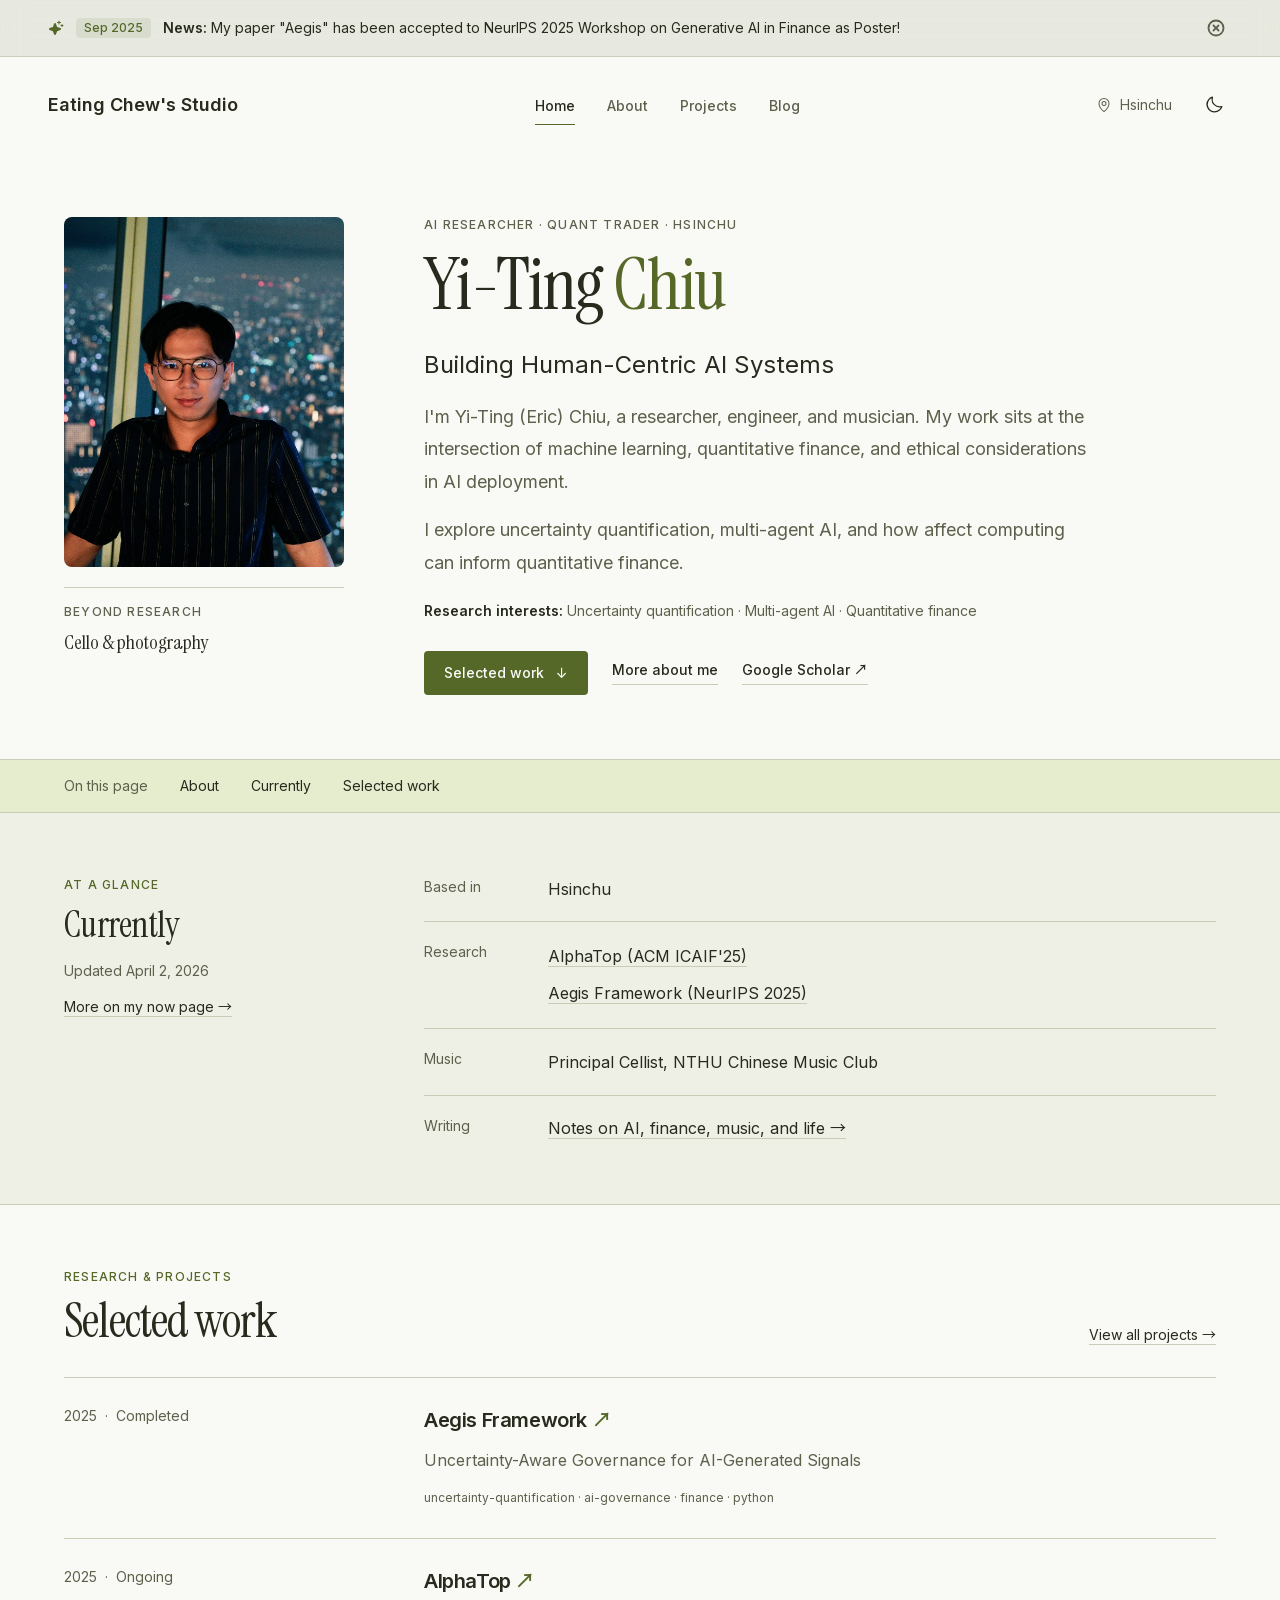
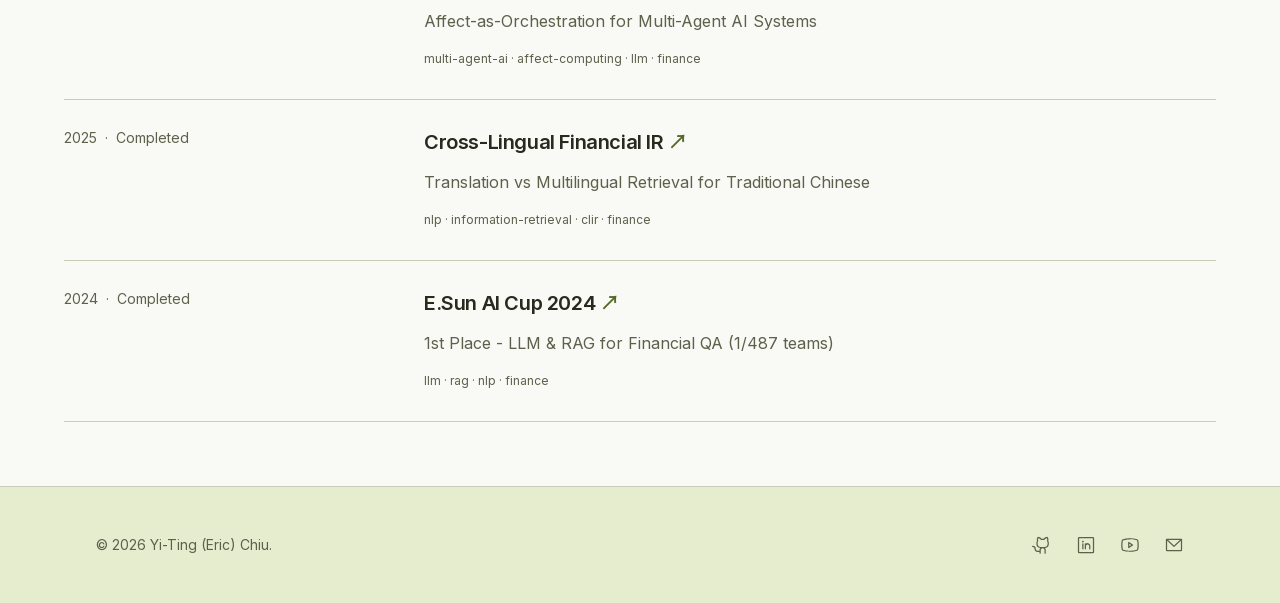
==== commit dbdcf8c0: "Publish olive and lime palette" ====
--- a/index.html
+++ b/index.html
@@ -1 +1 @@
-<!DOCTYPE html><!--BsCei3ZmpKaePX7KlCxSw--><html lang="en-us"><head><meta charSet="utf-8"/><meta name="viewport" content="width=device-width, initial-scale=1"/><link rel="preload" href="/_next/static/media/051742360c26797e-s.p.102b7f24.woff2" as="font" crossorigin="" type="font/woff2"/><link rel="preload" href="/_next/static/media/7ebf22b5a21034f8-s.p.d8bad3ab.woff2" as="font" crossorigin="" type="font/woff2"/><link rel="preload" href="/_next/static/media/83afe278b6a6bb3c-s.p.3a6ba036.woff2" as="font" crossorigin="" type="font/woff2"/><link rel="preload" href="/_next/static/media/e41d5df559864f9e-s.p.380d09ea.woff2" as="font" crossorigin="" type="font/woff2"/><link rel="preload" href="/_next/static/media/fb4edce8a3cbfef3-s.p.179b8591.woff2" as="font" crossorigin="" type="font/woff2"/><link rel="preload" as="image" href="/images/hero-cover.png"/><link rel="stylesheet" href="/_next/static/chunks/d31cfa6018d09240.css" data-precedence="next"/><link rel="stylesheet" href="/_next/static/chunks/0ad001733a8b3181.css" data-precedence="next"/><link rel="stylesheet" href="/_next/static/chunks/634366b0471fd824.css" data-precedence="next"/><link rel="preload" as="script" fetchPriority="low" href="/_next/static/chunks/d6136dcb91aaf292.js"/><script src="/_next/static/chunks/c518a733bdcf3dee.js" async=""></script><script src="/_next/static/chunks/920501d033334f9d.js" async=""></script><script src="/_next/static/chunks/01bd51e4ce3f19a7.js" async=""></script><script src="/_next/static/chunks/turbopack-1a8b2591fd93608d.js" async=""></script><script src="/_next/static/chunks/88b43f653e63aaea.js" async=""></script><script src="/_next/static/chunks/bd1219ae1343edc7.js" async=""></script><script src="/_next/static/chunks/6a12a98e7468daf5.js" async=""></script><script src="/_next/static/chunks/ff1a16fafef87110.js" async=""></script><script src="/_next/static/chunks/247eb132b7f7b574.js" async=""></script><script src="/_next/static/chunks/f555fdcd0fe15949.js" async=""></script><meta name="next-size-adjust" content=""/><title>Yi-Ting (Eric) Chiu</title><meta name="description" content="AI Researcher &amp; Quantitative Trader | Building Human-Centric AI Systems"/><meta name="author" content="Yi-Ting (Eric) Chiu"/><meta name="creator" content="Yi-Ting (Eric) Chiu"/><meta property="og:title" content="Yi-Ting (Eric) Chiu"/><meta property="og:description" content="AI Researcher &amp; Quantitative Trader | Building Human-Centric AI Systems"/><meta property="og:url" content="https://eric0801.github.io/"/><meta property="og:site_name" content="Yi-Ting (Eric) Chiu"/><meta property="og:locale" content="en-US"/><meta property="og:type" content="website"/><meta name="twitter:card" content="summary_large_image"/><meta name="twitter:title" content="Yi-Ting (Eric) Chiu"/><meta name="twitter:description" content="AI Researcher &amp; Quantitative Trader | Building Human-Centric AI Systems"/><script src="/_next/static/chunks/a6dad97d9634a72d.js" noModule=""></script></head><body class="inter_5dbe1e89-module__i9oJOa__variable noto_sans_tc_b29a94d2-module__6k8MKa__variable instrument_serif_cb04ddb5-module__cX5SIa__variable jetbrains_mono_2a888507-module__iOZbPq__variable font-sans antialiased"><div hidden=""><!--$--><!--/$--></div><script>((a,b,c,d,e,f,g,h)=>{let i=document.documentElement,j=["light","dark"];function k(b){var c;(Array.isArray(a)?a:[a]).forEach(a=>{let c="class"===a,d=c&&f?e.map(a=>f[a]||a):e;c?(i.classList.remove(...d),i.classList.add(f&&f[b]?f[b]:b)):i.setAttribute(a,b)}),c=b,h&&j.includes(c)&&(i.style.colorScheme=c)}if(d)k(d);else try{let a=localStorage.getItem(b)||c,d=g&&"system"===a?window.matchMedia("(prefers-color-scheme: dark)").matches?"dark":"light":a;k(d)}catch(a){}})("class","theme","system",null,["light","dark"],null,true,true)</script><div class="min-h-screen flex flex-col"><nav class="fixed left-0 right-0 z-50 transition-all duration-500 border-transparent bg-background" style="top:var(--announcement-banner-height, 0px)"><div class="max-w-7xl mx-auto px-6 md:px-12"><div class="flex items-center justify-between h-24"><a class="group" href="/"><span class="text-lg font-semibold text-foreground group-hover:text-accent transition-colors duration-300">Eating Chew&#x27;s Studio</span></a><div class="hidden md:flex items-center gap-8"><a class="relative group py-2" href="/"><span class="text-sm font-medium transition-colors duration-300 text-foreground">Home</span><span class="absolute bottom-0 left-0 w-full h-px bg-accent"></span></a><a class="relative group py-2" href="/about/"><span class="text-sm font-medium transition-colors duration-300 text-muted-foreground group-hover:text-foreground">About</span><span class="absolute bottom-0 left-0 w-0 h-px bg-accent group-hover:w-full transition-all duration-300"></span></a><a class="relative group py-2" href="/projects/"><span class="text-sm font-medium transition-colors duration-300 text-muted-foreground group-hover:text-foreground">Projects</span><span class="absolute bottom-0 left-0 w-0 h-px bg-accent group-hover:w-full transition-all duration-300"></span></a><a class="relative group py-2" href="/blog/"><span class="text-sm font-medium transition-colors duration-300 text-muted-foreground group-hover:text-foreground">Blog</span><span class="absolute bottom-0 left-0 w-0 h-px bg-accent group-hover:w-full transition-all duration-300"></span></a></div><div class="flex items-center gap-6"><div class="hidden lg:flex items-center gap-2 text-sm text-muted-foreground"><svg xmlns="http://www.w3.org/2000/svg" width="1em" height="1em" fill="currentColor" viewBox="0 0 256 256" class="w-4 h-4"><path d="M128,64a40,40,0,1,0,40,40A40,40,0,0,0,128,64Zm0,64a24,24,0,1,1,24-24A24,24,0,0,1,128,128Zm0-112a88.1,88.1,0,0,0-88,88c0,31.4,14.51,64.68,42,96.25a254.19,254.19,0,0,0,41.45,38.3,8,8,0,0,0,9.18,0A254.19,254.19,0,0,0,174,200.25c27.45-31.57,42-64.85,42-96.25A88.1,88.1,0,0,0,128,16Zm0,206c-16.53-13-72-60.75-72-118a72,72,0,0,1,144,0C200,161.23,144.53,209,128,222Z"></path></svg><span>Hsinchu</span></div><button class="p-2 hover:text-accent transition-colors duration-300" aria-label="Toggle theme"><div class="w-5 h-5"></div></button><button class="md:hidden p-2 hover:text-accent transition-colors" aria-label="Toggle menu"><svg xmlns="http://www.w3.org/2000/svg" width="1em" height="1em" fill="currentColor" viewBox="0 0 256 256" class="w-5 h-5"><path d="M224,128a8,8,0,0,1-8,8H40a8,8,0,0,1,0-16H216A8,8,0,0,1,224,128ZM40,72H216a8,8,0,0,0,0-16H40a8,8,0,0,0,0,16ZM216,184H40a8,8,0,0,0,0,16H216a8,8,0,0,0,0-16Z"></path></svg></button></div></div></div></nav><main class="flex-1" style="padding-top:calc(var(--announcement-banner-height, 0px) + 6rem)"><section id="about" aria-labelledby="intro-heading" class="scroll-mt-44 px-6 py-12 md:px-12 md:py-16"><div class="mx-auto grid max-w-6xl items-start gap-10 md:grid-cols-[240px_minmax(0,1fr)] md:gap-12 lg:grid-cols-[280px_minmax(0,1fr)] lg:gap-20"><figure class="w-56 md:w-full"><div class="relative aspect-[4/5] overflow-hidden rounded-lg bg-muted"><img alt="Yi-Ting Chiu — portrait with city lights" decoding="async" data-nimg="fill" class="object-cover object-[16%_center]" style="position:absolute;height:100%;width:100%;left:0;top:0;right:0;bottom:0;color:transparent" src="/images/hero-cover.png"/></div><figcaption class="mt-5 border-t border-border pt-4"><p class="text-xs font-medium uppercase tracking-widest text-muted-foreground">Beyond research</p><p class="mt-2 font-serif text-xl">Cello &amp; photography</p></figcaption></figure><div class="min-w-0"><p class="text-xs font-medium uppercase tracking-widest text-muted-foreground">AI researcher · Quant trader · <!-- -->Hsinchu</p><h1 id="intro-heading" class="mt-4 text-5xl leading-[1.05] lg:text-7xl">Yi-Ting <span class="text-accent">Chiu</span></h1><p class="mt-7 text-xl leading-relaxed lg:text-2xl">Building Human-Centric AI Systems</p><div class="mt-5 max-w-2xl space-y-4 text-base leading-7 text-muted-foreground lg:text-lg lg:leading-8"><p>I&#x27;m Yi-Ting (Eric) Chiu, a researcher, engineer, and musician. My work sits at the intersection of machine learning, quantitative finance, and ethical considerations in AI deployment.</p><p>I explore uncertainty quantification, multi-agent AI, and how affect computing can inform quantitative finance.</p></div><p class="mt-5 text-sm leading-6 text-muted-foreground"><span class="font-semibold text-foreground">Research interests:</span> Uncertainty quantification · Multi-agent AI · Quantitative finance</p><div class="mt-7 flex flex-wrap items-center gap-x-6 gap-y-4 text-sm font-medium"><a class="inline-flex items-center gap-3 rounded bg-foreground px-5 py-3 text-background transition-opacity hover:opacity-80" href="#work">Selected work <span aria-hidden="true">↓</span></a><a class="border-b border-border pb-1 hover:border-accent hover:text-accent" href="/about/">More about me</a><a href="https://scholar.google.com/citations?user=65rVW0oAAAAJ&amp;hl=en" target="_blank" rel="noopener noreferrer" class="border-b border-border pb-1 hover:border-accent hover:text-accent">Google Scholar <span aria-hidden="true">↗</span></a></div></div></div></section><nav aria-label="On this page" class="border-y border-border bg-surface px-6 md:px-12"><div class="mx-auto flex max-w-6xl flex-wrap gap-x-8 gap-y-3 py-4 text-sm"><span class="text-muted-foreground">On this page</span><a class="hover:text-accent" href="#about">About</a><a class="hover:text-accent" href="#currently">Currently</a><a class="hover:text-accent" href="#work">Selected work</a></div></nav><section id="currently" aria-labelledby="currently-heading" class="bg-muted scroll-mt-44 px-6 py-12 md:px-12 md:py-16"><div class="mx-auto grid max-w-6xl gap-8 md:grid-cols-[240px_minmax(0,1fr)] md:gap-12 lg:grid-cols-[280px_minmax(0,1fr)] lg:gap-20"><header><p class="text-xs font-medium uppercase tracking-widest text-accent">At a glance</p><h2 id="currently-heading" class="mt-3 text-4xl">Currently</h2><p class="mt-4 text-sm text-muted-foreground">Updated <!-- -->April 2, 2026</p><a class="mt-4 inline-block text-sm underline decoration-border underline-offset-4 hover:text-accent" href="/now/">More on my now page →</a></header><dl class="divide-y divide-border"><div class="grid gap-2 pb-5 sm:grid-cols-[100px_minmax(0,1fr)] sm:gap-6"><dt class="text-sm text-muted-foreground">Based in</dt><dd>Hsinchu</dd></div><div class="grid gap-2 py-5 sm:grid-cols-[100px_minmax(0,1fr)] sm:gap-6"><dt class="text-sm text-muted-foreground">Research</dt><dd class="space-y-2"><p><a class="underline decoration-border underline-offset-4 hover:text-accent" href="/projects/#alphatop">AlphaTop (ACM ICAIF&#x27;25)</a></p><p><a class="underline decoration-border underline-offset-4 hover:text-accent" href="https://openreview.net/pdf?id=j7pHKgujeN">Aegis Framework (NeurIPS 2025)</a></p></dd></div><div class="grid gap-2 py-5 sm:grid-cols-[100px_minmax(0,1fr)] sm:gap-6"><dt class="text-sm text-muted-foreground">Music</dt><dd class="leading-relaxed">Principal Cellist, NTHU Chinese Music Club</dd></div><div class="grid gap-2 pt-5 sm:grid-cols-[100px_minmax(0,1fr)] sm:gap-6"><dt class="text-sm text-muted-foreground">Writing</dt><dd><a class="underline decoration-border underline-offset-4 hover:text-accent" href="/blog/">Notes on AI, finance, music, and life →</a></dd></div></dl></div></section><section id="work" aria-labelledby="work-heading" class="bg-background scroll-mt-44 border-t border-border px-6 py-12 md:px-12 md:py-16"><div class="mx-auto max-w-6xl"><header class="mb-8 flex flex-wrap items-end justify-between gap-4"><div><p class="text-xs font-medium uppercase tracking-widest text-accent">Research &amp; projects</p><h2 id="work-heading" class="mt-3 text-4xl md:text-5xl">Selected work</h2></div><a class="text-sm underline decoration-border underline-offset-4 hover:text-accent" href="/projects/">View all projects →</a></header><div class="divide-y divide-border border-y border-border"><article class="grid gap-3 py-7 md:grid-cols-[240px_minmax(0,1fr)] md:gap-12 lg:grid-cols-[280px_minmax(0,1fr)] lg:gap-20"><div class="text-sm text-muted-foreground"><span>2025</span><span class="mx-2" aria-hidden="true">·</span><span class="capitalize">completed</span></div><div><h3 class="font-sans text-xl font-semibold"><a class="hover:text-accent" href="/projects/#aegis">Aegis Framework<!-- --> <span class="text-accent" aria-hidden="true">↗</span></a></h3><p class="mt-3 max-w-2xl leading-7 text-muted-foreground">Uncertainty-Aware Governance for AI-Generated Signals</p><p class="mt-3 text-xs leading-6 text-muted-foreground">uncertainty-quantification · ai-governance · finance · python</p></div></article><article class="grid gap-3 py-7 md:grid-cols-[240px_minmax(0,1fr)] md:gap-12 lg:grid-cols-[280px_minmax(0,1fr)] lg:gap-20"><div class="text-sm text-muted-foreground"><span>2025</span><span class="mx-2" aria-hidden="true">·</span><span class="capitalize">ongoing</span></div><div><h3 class="font-sans text-xl font-semibold"><a class="hover:text-accent" href="/projects/#alphatop">AlphaTop<!-- --> <span class="text-accent" aria-hidden="true">↗</span></a></h3><p class="mt-3 max-w-2xl leading-7 text-muted-foreground">Affect-as-Orchestration for Multi-Agent AI Systems</p><p class="mt-3 text-xs leading-6 text-muted-foreground">multi-agent-ai · affect-computing · llm · finance</p></div></article><article class="grid gap-3 py-7 md:grid-cols-[240px_minmax(0,1fr)] md:gap-12 lg:grid-cols-[280px_minmax(0,1fr)] lg:gap-20"><div class="text-sm text-muted-foreground"><span>2025</span><span class="mx-2" aria-hidden="true">·</span><span class="capitalize">completed</span></div><div><h3 class="font-sans text-xl font-semibold"><a class="hover:text-accent" href="/projects/#clir-financial">Cross-Lingual Financial IR<!-- --> <span class="text-accent" aria-hidden="true">↗</span></a></h3><p class="mt-3 max-w-2xl leading-7 text-muted-foreground">Translation vs Multilingual Retrieval for Traditional Chinese</p><p class="mt-3 text-xs leading-6 text-muted-foreground">nlp · information-retrieval · clir · finance</p></div></article><article class="grid gap-3 py-7 md:grid-cols-[240px_minmax(0,1fr)] md:gap-12 lg:grid-cols-[280px_minmax(0,1fr)] lg:gap-20"><div class="text-sm text-muted-foreground"><span>2024</span><span class="mx-2" aria-hidden="true">·</span><span class="capitalize">completed</span></div><div><h3 class="font-sans text-xl font-semibold"><a class="hover:text-accent" href="/projects/#esun-ai-cup">E.Sun AI Cup 2024<!-- --> <span class="text-accent" aria-hidden="true">↗</span></a></h3><p class="mt-3 max-w-2xl leading-7 text-muted-foreground">1st Place - LLM &amp; RAG for Financial QA (1/487 teams)</p><p class="mt-3 text-xs leading-6 text-muted-foreground">llm · rag · nlp · finance</p></div></article></div></div></section><!--$--><!--/$--></main><footer class="border-t border-border bg-surface"><div class="max-w-6xl mx-auto px-4 sm:px-6 lg:px-8 py-12"><div class="flex flex-col md:flex-row items-center justify-between gap-6"><div class="text-sm text-muted-foreground">© <!-- -->2026<!-- --> <!-- -->Yi-Ting (Eric) Chiu<!-- -->.</div><div class="flex items-center space-x-6"><a class="text-muted-foreground hover:text-accent transition-colors" aria-label="GitHub" target="_blank" rel="noopener noreferrer" href="https://github.com/Eric0801"><svg xmlns="http://www.w3.org/2000/svg" width="1em" height="1em" fill="currentColor" viewBox="0 0 256 256" class="w-5 h-5"><path d="M208.31,75.68A59.78,59.78,0,0,0,202.93,28,8,8,0,0,0,196,24a59.75,59.75,0,0,0-48,24H124A59.75,59.75,0,0,0,76,24a8,8,0,0,0-6.93,4,59.78,59.78,0,0,0-5.38,47.68A58.14,58.14,0,0,0,56,104v8a56.06,56.06,0,0,0,48.44,55.47A39.8,39.8,0,0,0,96,192v8H72a24,24,0,0,1-24-24A40,40,0,0,0,8,136a8,8,0,0,0,0,16,24,24,0,0,1,24,24,40,40,0,0,0,40,40H96v16a8,8,0,0,0,16,0V192a24,24,0,0,1,48,0v40a8,8,0,0,0,16,0V192a39.8,39.8,0,0,0-8.44-24.53A56.06,56.06,0,0,0,216,112v-8A58.14,58.14,0,0,0,208.31,75.68ZM200,112a40,40,0,0,1-40,40H112a40,40,0,0,1-40-40v-8a41.74,41.74,0,0,1,6.9-22.48A8,8,0,0,0,80,73.83a43.81,43.81,0,0,1,.79-33.58,43.88,43.88,0,0,1,32.32,20.06A8,8,0,0,0,119.82,64h32.35a8,8,0,0,0,6.74-3.69,43.87,43.87,0,0,1,32.32-20.06A43.81,43.81,0,0,1,192,73.83a8.09,8.09,0,0,0,1,7.65A41.72,41.72,0,0,1,200,104Z"></path></svg></a><a class="text-muted-foreground hover:text-accent transition-colors" aria-label="LinkedIn" target="_blank" rel="noopener noreferrer" href="https://www.linkedin.com/in/ericchiu0801"><svg xmlns="http://www.w3.org/2000/svg" width="1em" height="1em" fill="currentColor" viewBox="0 0 256 256" class="w-5 h-5"><path d="M216,24H40A16,16,0,0,0,24,40V216a16,16,0,0,0,16,16H216a16,16,0,0,0,16-16V40A16,16,0,0,0,216,24Zm0,192H40V40H216V216ZM96,112v64a8,8,0,0,1-16,0V112a8,8,0,0,1,16,0Zm88,28v36a8,8,0,0,1-16,0V140a20,20,0,0,0-40,0v36a8,8,0,0,1-16,0V112a8,8,0,0,1,15.79-1.78A36,36,0,0,1,184,140ZM100,84A12,12,0,1,1,88,72,12,12,0,0,1,100,84Z"></path></svg></a><a class="text-muted-foreground hover:text-accent transition-colors" aria-label="YouTube" target="_blank" rel="noopener noreferrer" href="https://www.youtube.com/@ericchiu2593"><svg xmlns="http://www.w3.org/2000/svg" width="1em" height="1em" fill="currentColor" viewBox="0 0 256 256" class="w-5 h-5"><path d="M164.44,121.34l-48-32A8,8,0,0,0,104,96v64a8,8,0,0,0,12.44,6.66l48-32a8,8,0,0,0,0-13.32ZM120,145.05V111l25.58,17ZM234.33,69.52a24,24,0,0,0-14.49-16.4C185.56,39.88,131,40,128,40s-57.56-.12-91.84,13.12a24,24,0,0,0-14.49,16.4C19.08,79.5,16,97.74,16,128s3.08,48.5,5.67,58.48a24,24,0,0,0,14.49,16.41C69,215.56,120.4,216,127.34,216h1.32c6.94,0,58.37-.44,91.18-13.11a24,24,0,0,0,14.49-16.41c2.59-10,5.67-28.22,5.67-58.48S236.92,79.5,234.33,69.52Zm-15.49,113a8,8,0,0,1-4.77,5.49c-31.65,12.22-85.48,12-86,12H128c-.54,0-54.33.2-86-12a8,8,0,0,1-4.77-5.49C34.8,173.39,32,156.57,32,128s2.8-45.39,5.16-54.47A8,8,0,0,1,41.93,68c30.52-11.79,81.66-12,85.85-12h.27c.54,0,54.38-.18,86,12a8,8,0,0,1,4.77,5.49C221.2,82.61,224,99.43,224,128S221.2,173.39,218.84,182.47Z"></path></svg></a><a class="text-muted-foreground hover:text-accent transition-colors" aria-label="Email" target="_blank" rel="noopener noreferrer" href="mailto:ericchiu801@gmail.com"><svg xmlns="http://www.w3.org/2000/svg" width="1em" height="1em" fill="currentColor" viewBox="0 0 256 256" class="w-5 h-5"><path d="M224,48H32a8,8,0,0,0-8,8V192a16,16,0,0,0,16,16H216a16,16,0,0,0,16-16V56A8,8,0,0,0,224,48ZM203.43,64,128,133.15,52.57,64ZM216,192H40V74.19l82.59,75.71a8,8,0,0,0,10.82,0L216,74.19V192Z"></path></svg></a></div></div></div></footer></div><script src="/_next/static/chunks/d6136dcb91aaf292.js" id="_R_" async=""></script><script>(self.__next_f=self.__next_f||[]).push([0])</script><script>self.__next_f.push([1,"1:\"$Sreact.fragment\"\n2:I[89554,[\"/_next/static/chunks/88b43f653e63aaea.js\",\"/_next/static/chunks/bd1219ae1343edc7.js\",\"/_next/static/chunks/6a12a98e7468daf5.js\"],\"ThemeProvider\"]\n3:I[18003,[\"/_next/static/chunks/88b43f653e63aaea.js\",\"/_next/static/chunks/bd1219ae1343edc7.js\",\"/_next/static/chunks/6a12a98e7468daf5.js\"],\"SmoothScroll\"]\n4:I[17571,[\"/_next/static/chunks/88b43f653e63aaea.js\",\"/_next/static/chunks/bd1219ae1343edc7.js\",\"/_next/static/chunks/6a12a98e7468daf5.js\"],\"AnnouncementBanner\"]\n5:I[7988,[\"/_next/static/chunks/88b43f653e63aaea.js\",\"/_next/static/chunks/bd1219ae1343edc7.js\",\"/_next/static/chunks/6a12a98e7468daf5.js\"],\"Navbar\"]\n6:I[39756,[\"/_next/static/chunks/ff1a16fafef87110.js\",\"/_next/static/chunks/247eb132b7f7b574.js\"],\"default\"]\n7:I[37457,[\"/_next/static/chunks/ff1a16fafef87110.js\",\"/_next/static/chunks/247eb132b7f7b574.js\"],\"default\"]\n8:I[22016,[\"/_next/static/chunks/88b43f653e63aaea.js\",\"/_next/static/chunks/bd1219ae1343edc7.js\",\"/_next/static/chunks/6a12a98e7468daf5.js\",\"/_next/static/chunks/f555fdcd0fe15949.js\"],\"\"]\ne:I[68027,[\"/_next/static/chunks/ff1a16fafef87110.js\",\"/_next/static/chunks/247eb132b7f7b574.js\"],\"default\"]\n:HL[\"/_next/static/chunks/d31cfa6018d09240.css\",\"style\"]\n:HL[\"/_next/static/chunks/0ad001733a8b3181.css\",\"style\"]\n:HL[\"/_next/static/chunks/634366b0471fd824.css\",\"style\"]\n:HL[\"/_next/static/media/051742360c26797e-s.p.102b7f24.woff2\",\"font\",{\"crossOrigin\":\"\",\"type\":\"font/woff2\"}]\n:HL[\"/_next/static/media/7ebf22b5a21034f8-s.p.d8bad3ab.woff2\",\"font\",{\"crossOrigin\":\"\",\"type\":\"font/woff2\"}]\n:HL[\"/_next/static/media/83afe278b6a6bb3c-s.p.3a6ba036.woff2\",\"font\",{\"crossOrigin\":\"\",\"type\":\"font/woff2\"}]\n:HL[\"/_next/static/media/e41d5df559864f9e-s.p.380d09ea.woff2\",\"font\",{\"crossOrigin\":\"\",\"type\":\"font/woff2\"}]\n:HL[\"/_next/static/media/fb4edce8a3cbfef3-s.p.179b8591.woff2\",\"font\",{\"crossOrigin\":\"\",\"type\":\"font/woff2\"}]\n"])</script><script>self.__next_f.push([1,"0:{\"P\":null,\"b\":\"BsCei3ZmpKaePX7KlCxSw\",\"c\":[\"\",\"\"],\"q\":\"\",\"i\":false,\"f\":[[[\"\",{\"children\":[\"__PAGE__\",{}]},\"$undefined\",\"$undefined\",true],[[\"$\",\"$1\",\"c\",{\"children\":[[[\"$\",\"link\",\"0\",{\"rel\":\"stylesheet\",\"href\":\"/_next/static/chunks/d31cfa6018d09240.css\",\"precedence\":\"next\",\"crossOrigin\":\"$undefined\",\"nonce\":\"$undefined\"}],[\"$\",\"link\",\"1\",{\"rel\":\"stylesheet\",\"href\":\"/_next/static/chunks/0ad001733a8b3181.css\",\"precedence\":\"next\",\"crossOrigin\":\"$undefined\",\"nonce\":\"$undefined\"}],[\"$\",\"link\",\"2\",{\"rel\":\"stylesheet\",\"href\":\"/_next/static/chunks/634366b0471fd824.css\",\"precedence\":\"next\",\"crossOrigin\":\"$undefined\",\"nonce\":\"$undefined\"}],[\"$\",\"script\",\"script-0\",{\"src\":\"/_next/static/chunks/88b43f653e63aaea.js\",\"async\":true,\"nonce\":\"$undefined\"}],[\"$\",\"script\",\"script-1\",{\"src\":\"/_next/static/chunks/bd1219ae1343edc7.js\",\"async\":true,\"nonce\":\"$undefined\"}],[\"$\",\"script\",\"script-2\",{\"src\":\"/_next/static/chunks/6a12a98e7468daf5.js\",\"async\":true,\"nonce\":\"$undefined\"}]],[\"$\",\"html\",null,{\"lang\":\"en-us\",\"suppressHydrationWarning\":true,\"children\":[\"$\",\"body\",null,{\"className\":\"inter_5dbe1e89-module__i9oJOa__variable noto_sans_tc_b29a94d2-module__6k8MKa__variable instrument_serif_cb04ddb5-module__cX5SIa__variable jetbrains_mono_2a888507-module__iOZbPq__variable font-sans antialiased\",\"children\":[\"$\",\"$L2\",null,{\"attribute\":\"class\",\"defaultTheme\":\"system\",\"enableSystem\":true,\"disableTransitionOnChange\":true,\"children\":[[\"$\",\"$L3\",null,{}],[\"$\",\"div\",null,{\"className\":\"min-h-screen flex flex-col\",\"children\":[[\"$\",\"$L4\",null,{}],[\"$\",\"$L5\",null,{}],[\"$\",\"main\",null,{\"className\":\"flex-1\",\"style\":{\"paddingTop\":\"calc(var(--announcement-banner-height, 0px) + 6rem)\"},\"children\":[\"$\",\"$L6\",null,{\"parallelRouterKey\":\"children\",\"error\":\"$undefined\",\"errorStyles\":\"$undefined\",\"errorScripts\":\"$undefined\",\"template\":[\"$\",\"$L7\",null,{}],\"templateStyles\":\"$undefined\",\"templateScripts\":\"$undefined\",\"notFound\":[[[\"$\",\"title\",null,{\"children\":\"404: This page could not be found.\"}],[\"$\",\"div\",null,{\"style\":{\"fontFamily\":\"system-ui,\\\"Segoe UI\\\",Roboto,Helvetica,Arial,sans-serif,\\\"Apple Color Emoji\\\",\\\"Segoe UI Emoji\\\"\",\"height\":\"100vh\",\"textAlign\":\"center\",\"display\":\"flex\",\"flexDirection\":\"column\",\"alignItems\":\"center\",\"justifyContent\":\"center\"},\"children\":[\"$\",\"div\",null,{\"children\":[[\"$\",\"style\",null,{\"dangerouslySetInnerHTML\":{\"__html\":\"body{color:#000;background:#fff;margin:0}.next-error-h1{border-right:1px solid rgba(0,0,0,.3)}@media (prefers-color-scheme:dark){body{color:#fff;background:#000}.next-error-h1{border-right:1px solid rgba(255,255,255,.3)}}\"}}],[\"$\",\"h1\",null,{\"className\":\"next-error-h1\",\"style\":{\"display\":\"inline-block\",\"margin\":\"0 20px 0 0\",\"padding\":\"0 23px 0 0\",\"fontSize\":24,\"fontWeight\":500,\"verticalAlign\":\"top\",\"lineHeight\":\"49px\"},\"children\":404}],[\"$\",\"div\",null,{\"style\":{\"display\":\"inline-block\"},\"children\":[\"$\",\"h2\",null,{\"style\":{\"fontSize\":14,\"fontWeight\":400,\"lineHeight\":\"49px\",\"margin\":0},\"children\":\"This page could not be found.\"}]}]]}]}]],[]],\"forbidden\":\"$undefined\",\"unauthorized\":\"$undefined\"}]}],[\"$\",\"footer\",null,{\"className\":\"border-t border-border bg-surface\",\"children\":[\"$\",\"div\",null,{\"className\":\"max-w-6xl mx-auto px-4 sm:px-6 lg:px-8 py-12\",\"children\":[\"$\",\"div\",null,{\"className\":\"flex flex-col md:flex-row items-center justify-between gap-6\",\"children\":[[\"$\",\"div\",null,{\"className\":\"text-sm text-muted-foreground\",\"children\":[\"© \",2026,\" \",\"Yi-Ting (Eric) Chiu\",\".\"]}],[\"$\",\"div\",null,{\"className\":\"flex items-center space-x-6\",\"children\":[[\"$\",\"$L8\",\"GitHub\",{\"href\":\"https://github.com/Eric0801\",\"className\":\"text-muted-foreground hover:text-accent transition-colors\",\"aria-label\":\"GitHub\",\"target\":\"_blank\",\"rel\":\"noopener noreferrer\",\"children\":[\"$\",\"svg\",null,{\"ref\":\"$undefined\",\"xmlns\":\"http://www.w3.org/2000/svg\",\"width\":\"1em\",\"height\":\"1em\",\"fill\":\"currentColor\",\"viewBox\":\"0 0 256 256\",\"transform\":\"$undefined\",\"className\":\"w-5 h-5\",\"children\":[false,\"$undefined\",[\"$\",\"path\",null,{\"d\":\"M208.31,75.68A59.78,59.78,0,0,0,202.93,28,8,8,0,0,0,196,24a59.75,59.75,0,0,0-48,24H124A59.75,59.75,0,0,0,76,24a8,8,0,0,0-6.93,4,59.78,59.78,0,0,0-5.38,47.68A58.14,58.14,0,0,0,56,104v8a56.06,56.06,0,0,0,48.44,55.47A39.8,39.8,0,0,0,96,192v8H72a24,24,0,0,1-24-24A40,40,0,0,0,8,136a8,8,0,0,0,0,16,24,24,0,0,1,24,24,40,40,0,0,0,40,40H96v16a8,8,0,0,0,16,0V192a24,24,0,0,1,48,0v40a8,8,0,0,0,16,0V192a39.8,39.8,0,0,0-8.44-24.53A56.06,56.06,0,0,0,216,112v-8A58.14,58.14,0,0,0,208.31,75.68ZM200,112a40,40,0,0,1-40,40H112a40,40,0,0,1-40-40v-8a41.74,41.74,0,0,1,6.9-22.48A8,8,0,0,0,80,73.83a43.81,43.81,0,0,1,.79-33.58,43.88,43.88,0,0,1,32.32,20.06A8,8,0,0,0,119.82,64h32.35a8,8,0,0,0,6.74-3.69,43.87,43.87,0,0,1,32.32-20.06A43.81,43.81,0,0,1,192,73.83a8.09,8.09,0,0,0,1,7.65A41.72,41.72,0,0,1,200,104Z\"}]]}]}],\"$L9\",\"$La\",\"$Lb\"]}]]}]}]}]]}]]}]}]}]]}],{\"children\":[\"$Lc\",{},null,false,false]},null,false,false],\"$Ld\",false]],\"m\":\"$undefined\",\"G\":[\"$e\",[]],\"s\":false,\"S\":true}\n"])</script><script>self.__next_f.push([1,"f:I[85437,[\"/_next/static/chunks/88b43f653e63aaea.js\",\"/_next/static/chunks/bd1219ae1343edc7.js\",\"/_next/static/chunks/6a12a98e7468daf5.js\",\"/_next/static/chunks/f555fdcd0fe15949.js\"],\"Image\"]\n17:I[97367,[\"/_next/static/chunks/ff1a16fafef87110.js\",\"/_next/static/chunks/247eb132b7f7b574.js\"],\"ViewportBoundary\"]\n19:I[97367,[\"/_next/static/chunks/ff1a16fafef87110.js\",\"/_next/static/chunks/247eb132b7f7b574.js\"],\"MetadataBoundary\"]\n1a:\"$Sreact.suspense\"\n9:[\"$\",\"$L8\",\"LinkedIn\",{\"href\":\"https://www.linkedin.com/in/ericchiu0801\",\"className\":\"text-muted-foreground hover:text-accent transition-colors\",\"aria-label\":\"LinkedIn\",\"target\":\"_blank\",\"rel\":\"noopener noreferrer\",\"children\":[\"$\",\"svg\",null,{\"ref\":\"$undefined\",\"xmlns\":\"http://www.w3.org/2000/svg\",\"width\":\"1em\",\"height\":\"1em\",\"fill\":\"currentColor\",\"viewBox\":\"0 0 256 256\",\"transform\":\"$undefined\",\"className\":\"w-5 h-5\",\"children\":[false,\"$undefined\",[\"$\",\"path\",null,{\"d\":\"M216,24H40A16,16,0,0,0,24,40V216a16,16,0,0,0,16,16H216a16,16,0,0,0,16-16V40A16,16,0,0,0,216,24Zm0,192H40V40H216V216ZM96,112v64a8,8,0,0,1-16,0V112a8,8,0,0,1,16,0Zm88,28v36a8,8,0,0,1-16,0V140a20,20,0,0,0-40,0v36a8,8,0,0,1-16,0V112a8,8,0,0,1,15.79-1.78A36,36,0,0,1,184,140ZM100,84A12,12,0,1,1,88,72,12,12,0,0,1,100,84Z\"}]]}]}]\na:[\"$\",\"$L8\",\"YouTube\",{\"href\":\"https://www.youtube.com/@ericchiu2593\",\"className\":\"text-muted-foreground hover:text-accent transition-colors\",\"aria-label\":\"YouTube\",\"target\":\"_blank\",\"rel\":\"noopener noreferrer\",\"children\":[\"$\",\"svg\",null,{\"ref\":\"$undefined\",\"xmlns\":\"http://www.w3.org/2000/svg\",\"width\":\"1em\",\"height\":\"1em\",\"fill\":\"currentColor\",\"viewBox\":\"0 0 256 256\",\"transform\":\"$undefined\",\"className\":\"w-5 h-5\",\"children\":[false,\"$undefined\",[\"$\",\"path\",null,{\"d\":\"M164.44,121.34l-48-32A8,8,0,0,0,104,96v64a8,8,0,0,0,12.44,6.66l48-32a8,8,0,0,0,0-13.32ZM120,145.05V111l25.58,17ZM234.33,69.52a24,24,0,0,0-14.49-16.4C185.56,39.88,131,40,128,40s-57.56-.12-91.84,13.12a24,24,0,0,0-14.49,16.4C19.08,79.5,16,97.74,16,128s3.08,48.5,5.67,58.48a24,24,0,0,0,14.49,16.41C69,215.56,120.4,216,127.34,216h1.32c6.94,0,58.37-.44,91.18-13.11a24,24,0,0,0,14.49-16.41c2.59-10,5.67-28.22,5.67-58.48S236.92,79.5,234.33,69.52Zm-15.49,113a8,8,0,0,1-4.77,5.49c-31.65,12.22-85.48,12-86,12H128c-.54,0-54.33.2-86-12a8,8,0,0,1-4.77-5.49C34.8,173.39,32,156.57,32,128s2.8-45.39,5.16-54.47A8,8,0,0,1,41.93,68c30.52-11.79,81.66-12,85.85-12h.27c.54,0,54.38-.18,86,12a8,8,0,0,1,4.77,5.49C221.2,82.61,224,99.43,224,128S221.2,173.39,218.84,182.47Z\"}]]}]}]\nb:[\"$\",\"$L8\",\"Email\",{\"href\":\"mailto:ericchiu801@gmail.com\",\"className\":\"text-muted-foreground hover:text-accent transition-colors\",\"aria-label\":\"Email\",\"target\":\"_blank\",\"rel\":\"noopener noreferrer\",\"children\":[\"$\",\"svg\",null,{\"ref\":\"$undefined\",\"xmlns\":\"http://www.w3.org/2000/svg\",\"width\":\"1em\",\"height\":\"1em\",\"fill\":\"currentColor\",\"viewBox\":\"0 0 256 256\",\"transform\":\"$undefined\",\"className\":\"w-5 h-5\",\"children\":[false,\"$undefined\",[\"$\",\"path\",null,{\"d\":\"M224,48H32a8,8,0,0,0-8,8V192a16,16,0,0,0,16,16H216a16,16,0,0,0,16-16V56A8,8,0,0,0,224,48ZM203.43,64,128,133.15,52.57,64ZM216,192H40V74.19l82.59,75.71a8,8,0,0,0,10.82,0L216,74.19V192Z\"}]]}]}]\n"])</script><script>self.__next_f.push([1,"c:[\"$\",\"$1\",\"c\",{\"children\":[[[\"$\",\"section\",null,{\"id\":\"about\",\"aria-labelledby\":\"intro-heading\",\"className\":\"scroll-mt-44 px-6 py-12 md:px-12 md:py-16\",\"children\":[\"$\",\"div\",null,{\"className\":\"mx-auto grid max-w-6xl items-start gap-10 md:grid-cols-[240px_minmax(0,1fr)] md:gap-12 lg:grid-cols-[280px_minmax(0,1fr)] lg:gap-20\",\"children\":[[\"$\",\"figure\",null,{\"className\":\"w-56 md:w-full\",\"children\":[[\"$\",\"div\",null,{\"className\":\"relative aspect-[4/5] overflow-hidden rounded-lg bg-muted\",\"children\":[\"$\",\"$Lf\",null,{\"src\":\"/images/hero-cover.png\",\"alt\":\"Yi-Ting Chiu — portrait with city lights\",\"fill\":true,\"priority\":true,\"sizes\":\"(min-width: 1024px) 280px, (min-width: 768px) 240px, 224px\",\"className\":\"object-cover object-[16%_center]\"}]}],[\"$\",\"figcaption\",null,{\"className\":\"mt-5 border-t border-border pt-4\",\"children\":[[\"$\",\"p\",null,{\"className\":\"text-xs font-medium uppercase tracking-widest text-muted-foreground\",\"children\":\"Beyond research\"}],[\"$\",\"p\",null,{\"className\":\"mt-2 font-serif text-xl\",\"children\":\"Cello \u0026 photography\"}]]}]]}],[\"$\",\"div\",null,{\"className\":\"min-w-0\",\"children\":[[\"$\",\"p\",null,{\"className\":\"text-xs font-medium uppercase tracking-widest text-muted-foreground\",\"children\":[\"AI researcher · Quant trader · \",\"Hsinchu\"]}],[\"$\",\"h1\",null,{\"id\":\"intro-heading\",\"className\":\"mt-4 text-5xl leading-[1.05] lg:text-7xl\",\"children\":[\"Yi-Ting \",[\"$\",\"span\",null,{\"className\":\"text-accent\",\"children\":\"Chiu\"}]]}],[\"$\",\"p\",null,{\"className\":\"mt-7 text-xl leading-relaxed lg:text-2xl\",\"children\":\"Building Human-Centric AI Systems\"}],[\"$\",\"div\",null,{\"className\":\"mt-5 max-w-2xl space-y-4 text-base leading-7 text-muted-foreground lg:text-lg lg:leading-8\",\"children\":[[\"$\",\"p\",null,{\"children\":\"I'm Yi-Ting (Eric) Chiu, a researcher, engineer, and musician. My work sits at the intersection of machine learning, quantitative finance, and ethical considerations in AI deployment.\"}],[\"$\",\"p\",null,{\"children\":\"I explore uncertainty quantification, multi-agent AI, and how affect computing can inform quantitative finance.\"}]]}],[\"$\",\"p\",null,{\"className\":\"mt-5 text-sm leading-6 text-muted-foreground\",\"children\":[[\"$\",\"span\",null,{\"className\":\"font-semibold text-foreground\",\"children\":\"Research interests:\"}],\" Uncertainty quantification · Multi-agent AI · Quantitative finance\"]}],[\"$\",\"div\",null,{\"className\":\"mt-7 flex flex-wrap items-center gap-x-6 gap-y-4 text-sm font-medium\",\"children\":[[\"$\",\"$L8\",null,{\"href\":\"#work\",\"className\":\"inline-flex items-center gap-3 rounded bg-foreground px-5 py-3 text-background transition-opacity hover:opacity-80\",\"children\":[\"Selected work \",[\"$\",\"span\",null,{\"aria-hidden\":true,\"children\":\"↓\"}]]}],[\"$\",\"$L8\",null,{\"href\":\"/about\",\"className\":\"border-b border-border pb-1 hover:border-accent hover:text-accent\",\"children\":\"More about me\"}],[\"$\",\"a\",null,{\"href\":\"https://scholar.google.com/citations?user=65rVW0oAAAAJ\u0026hl=en\",\"target\":\"_blank\",\"rel\":\"noopener noreferrer\",\"className\":\"border-b border-border pb-1 hover:border-accent hover:text-accent\",\"children\":[\"Google Scholar \",[\"$\",\"span\",null,{\"aria-hidden\":true,\"children\":\"↗\"}]]}]]}]]}]]}]}],[\"$\",\"nav\",null,{\"aria-label\":\"On this page\",\"className\":\"border-y border-border bg-surface px-6 md:px-12\",\"children\":[\"$\",\"div\",null,{\"className\":\"mx-auto flex max-w-6xl flex-wrap gap-x-8 gap-y-3 py-4 text-sm\",\"children\":[[\"$\",\"span\",null,{\"className\":\"text-muted-foreground\",\"children\":\"On this page\"}],[\"$\",\"$L8\",null,{\"href\":\"#about\",\"className\":\"hover:text-accent\",\"children\":\"About\"}],[\"$\",\"$L8\",null,{\"href\":\"#currently\",\"className\":\"hover:text-accent\",\"children\":\"Currently\"}],[\"$\",\"$L8\",null,{\"href\":\"#work\",\"className\":\"hover:text-accent\",\"children\":\"Selected work\"}]]}]}],[\"$\",\"section\",null,{\"id\":\"currently\",\"aria-labelledby\":\"currently-heading\",\"className\":\"bg-muted scroll-mt-44 px-6 py-12 md:px-12 md:py-16\",\"children\":[\"$\",\"div\",null,{\"className\":\"mx-auto grid max-w-6xl gap-8 md:grid-cols-[240px_minmax(0,1fr)] md:gap-12 lg:grid-cols-[280px_minmax(0,1fr)] lg:gap-20\",\"children\":[[\"$\",\"header\",null,{\"children\":[[\"$\",\"p\",null,{\"className\":\"text-xs font-medium uppercase tracking-widest text-accent\",\"children\":\"At a glance\"}],\"$L10\",\"$L11\",\"$L12\"]}],\"$L13\"]}]}],\"$L14\"],[\"$L15\"],\"$L16\"]}]\n"])</script><script>self.__next_f.push([1,"d:[\"$\",\"$1\",\"h\",{\"children\":[null,[\"$\",\"$L17\",null,{\"children\":\"$@18\"}],[\"$\",\"div\",null,{\"hidden\":true,\"children\":[\"$\",\"$L19\",null,{\"children\":[\"$\",\"$1a\",null,{\"name\":\"Next.Metadata\",\"children\":\"$@1b\"}]}]}],[\"$\",\"meta\",null,{\"name\":\"next-size-adjust\",\"content\":\"\"}]]}]\n"])</script><script>self.__next_f.push([1,"1f:I[97367,[\"/_next/static/chunks/ff1a16fafef87110.js\",\"/_next/static/chunks/247eb132b7f7b574.js\"],\"OutletBoundary\"]\n10:[\"$\",\"h2\",null,{\"id\":\"currently-heading\",\"className\":\"mt-3 text-4xl\",\"children\":\"Currently\"}]\n11:[\"$\",\"p\",null,{\"className\":\"mt-4 text-sm text-muted-foreground\",\"children\":[\"Updated \",\"April 2, 2026\"]}]\n12:[\"$\",\"$L8\",null,{\"href\":\"/now\",\"className\":\"mt-4 inline-block text-sm underline decoration-border underline-offset-4 hover:text-accent\",\"children\":\"More on my now page →\"}]\n"])</script><script>self.__next_f.push([1,"13:[\"$\",\"dl\",null,{\"className\":\"divide-y divide-border\",\"children\":[[\"$\",\"div\",null,{\"className\":\"grid gap-2 pb-5 sm:grid-cols-[100px_minmax(0,1fr)] sm:gap-6\",\"children\":[[\"$\",\"dt\",null,{\"className\":\"text-sm text-muted-foreground\",\"children\":\"Based in\"}],[\"$\",\"dd\",null,{\"children\":\"Hsinchu\"}]]}],[\"$\",\"div\",null,{\"className\":\"grid gap-2 py-5 sm:grid-cols-[100px_minmax(0,1fr)] sm:gap-6\",\"children\":[[\"$\",\"dt\",null,{\"className\":\"text-sm text-muted-foreground\",\"children\":\"Research\"}],[\"$\",\"dd\",null,{\"className\":\"space-y-2\",\"children\":[[\"$\",\"p\",\"AlphaTop (ACM ICAIF'25)\",{\"children\":[\"$\",\"$L8\",null,{\"href\":\"/projects/#alphatop\",\"className\":\"underline decoration-border underline-offset-4 hover:text-accent\",\"children\":\"AlphaTop (ACM ICAIF'25)\"}]}],[\"$\",\"p\",\"Aegis Framework (NeurIPS 2025)\",{\"children\":[\"$\",\"$L8\",null,{\"href\":\"https://openreview.net/pdf?id=j7pHKgujeN\",\"className\":\"underline decoration-border underline-offset-4 hover:text-accent\",\"children\":\"Aegis Framework (NeurIPS 2025)\"}]}]]}]]}],[\"$\",\"div\",null,{\"className\":\"grid gap-2 py-5 sm:grid-cols-[100px_minmax(0,1fr)] sm:gap-6\",\"children\":[[\"$\",\"dt\",null,{\"className\":\"text-sm text-muted-foreground\",\"children\":\"Music\"}],[\"$\",\"dd\",null,{\"className\":\"leading-relaxed\",\"children\":\"Principal Cellist, NTHU Chinese Music Club\"}]]}],[\"$\",\"div\",null,{\"className\":\"grid gap-2 pt-5 sm:grid-cols-[100px_minmax(0,1fr)] sm:gap-6\",\"children\":[[\"$\",\"dt\",null,{\"className\":\"text-sm text-muted-foreground\",\"children\":\"Writing\"}],[\"$\",\"dd\",null,{\"children\":[\"$\",\"$L8\",null,{\"href\":\"/blog\",\"className\":\"underline decoration-border underline-offset-4 hover:text-accent\",\"children\":\"Notes on AI, finance, music, and life →\"}]}]]}]]}]\n"])</script><script>self.__next_f.push([1,"14:[\"$\",\"section\",null,{\"id\":\"work\",\"aria-labelledby\":\"work-heading\",\"className\":\"bg-background scroll-mt-44 border-t border-border px-6 py-12 md:px-12 md:py-16\",\"children\":[\"$\",\"div\",null,{\"className\":\"mx-auto max-w-6xl\",\"children\":[[\"$\",\"header\",null,{\"className\":\"mb-8 flex flex-wrap items-end justify-between gap-4\",\"children\":[[\"$\",\"div\",null,{\"children\":[[\"$\",\"p\",null,{\"className\":\"text-xs font-medium uppercase tracking-widest text-accent\",\"children\":\"Research \u0026 projects\"}],[\"$\",\"h2\",null,{\"id\":\"work-heading\",\"className\":\"mt-3 text-4xl md:text-5xl\",\"children\":\"Selected work\"}]]}],[\"$\",\"$L8\",null,{\"href\":\"/projects\",\"className\":\"text-sm underline decoration-border underline-offset-4 hover:text-accent\",\"children\":\"View all projects →\"}]]}],[\"$\",\"div\",null,{\"className\":\"divide-y divide-border border-y border-border\",\"children\":[[\"$\",\"article\",\"aegis\",{\"className\":\"grid gap-3 py-7 md:grid-cols-[240px_minmax(0,1fr)] md:gap-12 lg:grid-cols-[280px_minmax(0,1fr)] lg:gap-20\",\"children\":[[\"$\",\"div\",null,{\"className\":\"text-sm text-muted-foreground\",\"children\":[[\"$\",\"span\",null,{\"children\":2025}],[\"$\",\"span\",null,{\"className\":\"mx-2\",\"aria-hidden\":true,\"children\":\"·\"}],[\"$\",\"span\",null,{\"className\":\"capitalize\",\"children\":\"completed\"}]]}],[\"$\",\"div\",null,{\"children\":[[\"$\",\"h3\",null,{\"className\":\"font-sans text-xl font-semibold\",\"children\":[\"$\",\"$L8\",null,{\"href\":\"/projects/#aegis\",\"className\":\"hover:text-accent\",\"children\":[\"Aegis Framework\",\" \",[\"$\",\"span\",null,{\"className\":\"text-accent\",\"aria-hidden\":true,\"children\":\"↗\"}]]}]}],[\"$\",\"p\",null,{\"className\":\"mt-3 max-w-2xl leading-7 text-muted-foreground\",\"children\":\"Uncertainty-Aware Governance for AI-Generated Signals\"}],[\"$\",\"p\",null,{\"className\":\"mt-3 text-xs leading-6 text-muted-foreground\",\"children\":\"uncertainty-quantification · ai-governance · finance · python\"}]]}]]}],[\"$\",\"article\",\"alphatop\",{\"className\":\"grid gap-3 py-7 md:grid-cols-[240px_minmax(0,1fr)] md:gap-12 lg:grid-cols-[280px_minmax(0,1fr)] lg:gap-20\",\"children\":[[\"$\",\"div\",null,{\"className\":\"text-sm text-muted-foreground\",\"children\":[[\"$\",\"span\",null,{\"children\":2025}],[\"$\",\"span\",null,{\"className\":\"mx-2\",\"aria-hidden\":true,\"children\":\"·\"}],[\"$\",\"span\",null,{\"className\":\"capitalize\",\"children\":\"ongoing\"}]]}],[\"$\",\"div\",null,{\"children\":[[\"$\",\"h3\",null,{\"className\":\"font-sans text-xl font-semibold\",\"children\":[\"$\",\"$L8\",null,{\"href\":\"/projects/#alphatop\",\"className\":\"hover:text-accent\",\"children\":[\"AlphaTop\",\" \",[\"$\",\"span\",null,{\"className\":\"text-accent\",\"aria-hidden\":true,\"children\":\"↗\"}]]}]}],[\"$\",\"p\",null,{\"className\":\"mt-3 max-w-2xl leading-7 text-muted-foreground\",\"children\":\"Affect-as-Orchestration for Multi-Agent AI Systems\"}],[\"$\",\"p\",null,{\"className\":\"mt-3 text-xs leading-6 text-muted-foreground\",\"children\":\"multi-agent-ai · affect-computing · llm · finance\"}]]}]]}],[\"$\",\"article\",\"clir-financial\",{\"className\":\"grid gap-3 py-7 md:grid-cols-[240px_minmax(0,1fr)] md:gap-12 lg:grid-cols-[280px_minmax(0,1fr)] lg:gap-20\",\"children\":[[\"$\",\"div\",null,{\"className\":\"text-sm text-muted-foreground\",\"children\":[[\"$\",\"span\",null,{\"children\":2025}],[\"$\",\"span\",null,{\"className\":\"mx-2\",\"aria-hidden\":true,\"children\":\"·\"}],[\"$\",\"span\",null,{\"className\":\"capitalize\",\"children\":\"completed\"}]]}],[\"$\",\"div\",null,{\"children\":[[\"$\",\"h3\",null,{\"className\":\"font-sans text-xl font-semibold\",\"children\":[\"$\",\"$L8\",null,{\"href\":\"/projects/#clir-financial\",\"className\":\"hover:text-accent\",\"children\":[\"Cross-Lingual Financial IR\",\" \",[\"$\",\"span\",null,{\"className\":\"text-accent\",\"aria-hidden\":true,\"children\":\"↗\"}]]}]}],[\"$\",\"p\",null,{\"className\":\"mt-3 max-w-2xl leading-7 text-muted-foreground\",\"children\":\"Translation vs Multilingual Retrieval for Traditional Chinese\"}],[\"$\",\"p\",null,{\"className\":\"mt-3 text-xs leading-6 text-muted-foreground\",\"children\":\"nlp · information-retrieval · clir · finance\"}]]}]]}],[\"$\",\"article\",\"esun-ai-cup\",{\"className\":\"grid gap-3 py-7 md:grid-cols-[240px_minmax(0,1fr)] md:gap-12 lg:grid-cols-[280px_minmax(0,1fr)] lg:gap-20\",\"children\":[[\"$\",\"div\",null,{\"className\":\"text-sm text-muted-foreground\",\"children\":[[\"$\",\"span\",null,{\"children\":2024}],[\"$\",\"span\",null,{\"className\":\"mx-2\",\"aria-hidden\":true,\"children\":\"·\"}],[\"$\",\"span\",null,{\"className\":\"capitalize\",\"children\":\"completed\"}]]}],[\"$\",\"div\",null,{\"children\":[[\"$\",\"h3\",null,{\"className\":\"font-sans text-xl font-semibold\",\"children\":\"$L1c\"}],\"$L1d\",\"$L1e\"]}]]}]]}]]}]}]\n"])</script><script>self.__next_f.push([1,"15:[\"$\",\"script\",\"script-0\",{\"src\":\"/_next/static/chunks/f555fdcd0fe15949.js\",\"async\":true,\"nonce\":\"$undefined\"}]\n16:[\"$\",\"$L1f\",null,{\"children\":[\"$\",\"$1a\",null,{\"name\":\"Next.MetadataOutlet\",\"children\":\"$@20\"}]}]\n"])</script><script>self.__next_f.push([1,"1c:[\"$\",\"$L8\",null,{\"href\":\"/projects/#esun-ai-cup\",\"className\":\"hover:text-accent\",\"children\":[\"E.Sun AI Cup 2024\",\" \",[\"$\",\"span\",null,{\"className\":\"text-accent\",\"aria-hidden\":true,\"children\":\"↗\"}]]}]\n1d:[\"$\",\"p\",null,{\"className\":\"mt-3 max-w-2xl leading-7 text-muted-foreground\",\"children\":\"1st Place - LLM \u0026 RAG for Financial QA (1/487 teams)\"}]\n1e:[\"$\",\"p\",null,{\"className\":\"mt-3 text-xs leading-6 text-muted-foreground\",\"children\":\"llm · rag · nlp · finance\"}]\n"])</script><script>self.__next_f.push([1,"18:[[\"$\",\"meta\",\"0\",{\"charSet\":\"utf-8\"}],[\"$\",\"meta\",\"1\",{\"name\":\"viewport\",\"content\":\"width=device-width, initial-scale=1\"}]]\n"])</script><script>self.__next_f.push([1,"1b:[[\"$\",\"title\",\"0\",{\"children\":\"Yi-Ting (Eric) Chiu\"}],[\"$\",\"meta\",\"1\",{\"name\":\"description\",\"content\":\"AI Researcher \u0026 Quantitative Trader | Building Human-Centric AI Systems\"}],[\"$\",\"meta\",\"2\",{\"name\":\"author\",\"content\":\"Yi-Ting (Eric) Chiu\"}],[\"$\",\"meta\",\"3\",{\"name\":\"creator\",\"content\":\"Yi-Ting (Eric) Chiu\"}],[\"$\",\"meta\",\"4\",{\"property\":\"og:title\",\"content\":\"Yi-Ting (Eric) Chiu\"}],[\"$\",\"meta\",\"5\",{\"property\":\"og:description\",\"content\":\"AI Researcher \u0026 Quantitative Trader | Building Human-Centric AI Systems\"}],[\"$\",\"meta\",\"6\",{\"property\":\"og:url\",\"content\":\"https://eric0801.github.io/\"}],[\"$\",\"meta\",\"7\",{\"property\":\"og:site_name\",\"content\":\"Yi-Ting (Eric) Chiu\"}],[\"$\",\"meta\",\"8\",{\"property\":\"og:locale\",\"content\":\"en-US\"}],[\"$\",\"meta\",\"9\",{\"property\":\"og:type\",\"content\":\"website\"}],[\"$\",\"meta\",\"10\",{\"name\":\"twitter:card\",\"content\":\"summary_large_image\"}],[\"$\",\"meta\",\"11\",{\"name\":\"twitter:title\",\"content\":\"Yi-Ting (Eric) Chiu\"}],[\"$\",\"meta\",\"12\",{\"name\":\"twitter:description\",\"content\":\"AI Researcher \u0026 Quantitative Trader | Building Human-Centric AI Systems\"}]]\n"])</script><script>self.__next_f.push([1,"20:null\n"])</script></body></html>+<!DOCTYPE html><!--loA2RxmgXxolwkwd1bO2o--><html lang="en-us"><head><meta charSet="utf-8"/><meta name="viewport" content="width=device-width, initial-scale=1"/><link rel="preload" href="/_next/static/media/051742360c26797e-s.p.102b7f24.woff2" as="font" crossorigin="" type="font/woff2"/><link rel="preload" href="/_next/static/media/7ebf22b5a21034f8-s.p.d8bad3ab.woff2" as="font" crossorigin="" type="font/woff2"/><link rel="preload" href="/_next/static/media/83afe278b6a6bb3c-s.p.3a6ba036.woff2" as="font" crossorigin="" type="font/woff2"/><link rel="preload" href="/_next/static/media/e41d5df559864f9e-s.p.380d09ea.woff2" as="font" crossorigin="" type="font/woff2"/><link rel="preload" href="/_next/static/media/fb4edce8a3cbfef3-s.p.179b8591.woff2" as="font" crossorigin="" type="font/woff2"/><link rel="preload" as="image" href="/images/hero-cover.png"/><link rel="stylesheet" href="/_next/static/chunks/d31cfa6018d09240.css" data-precedence="next"/><link rel="stylesheet" href="/_next/static/chunks/0ad001733a8b3181.css" data-precedence="next"/><link rel="stylesheet" href="/_next/static/chunks/74bb332770c432c4.css" data-precedence="next"/><link rel="preload" as="script" fetchPriority="low" href="/_next/static/chunks/d6136dcb91aaf292.js"/><script src="/_next/static/chunks/c518a733bdcf3dee.js" async=""></script><script src="/_next/static/chunks/920501d033334f9d.js" async=""></script><script src="/_next/static/chunks/01bd51e4ce3f19a7.js" async=""></script><script src="/_next/static/chunks/turbopack-1a8b2591fd93608d.js" async=""></script><script src="/_next/static/chunks/88b43f653e63aaea.js" async=""></script><script src="/_next/static/chunks/bd1219ae1343edc7.js" async=""></script><script src="/_next/static/chunks/6a12a98e7468daf5.js" async=""></script><script src="/_next/static/chunks/ff1a16fafef87110.js" async=""></script><script src="/_next/static/chunks/247eb132b7f7b574.js" async=""></script><script src="/_next/static/chunks/f555fdcd0fe15949.js" async=""></script><meta name="next-size-adjust" content=""/><title>Yi-Ting (Eric) Chiu</title><meta name="description" content="AI Researcher &amp; Quantitative Trader | Building Human-Centric AI Systems"/><meta name="author" content="Yi-Ting (Eric) Chiu"/><meta name="creator" content="Yi-Ting (Eric) Chiu"/><meta property="og:title" content="Yi-Ting (Eric) Chiu"/><meta property="og:description" content="AI Researcher &amp; Quantitative Trader | Building Human-Centric AI Systems"/><meta property="og:url" content="https://eric0801.github.io/"/><meta property="og:site_name" content="Yi-Ting (Eric) Chiu"/><meta property="og:locale" content="en-US"/><meta property="og:type" content="website"/><meta name="twitter:card" content="summary_large_image"/><meta name="twitter:title" content="Yi-Ting (Eric) Chiu"/><meta name="twitter:description" content="AI Researcher &amp; Quantitative Trader | Building Human-Centric AI Systems"/><script src="/_next/static/chunks/a6dad97d9634a72d.js" noModule=""></script></head><body class="inter_5dbe1e89-module__i9oJOa__variable noto_sans_tc_b29a94d2-module__6k8MKa__variable instrument_serif_cb04ddb5-module__cX5SIa__variable jetbrains_mono_2a888507-module__iOZbPq__variable font-sans antialiased"><div hidden=""><!--$--><!--/$--></div><script>((a,b,c,d,e,f,g,h)=>{let i=document.documentElement,j=["light","dark"];function k(b){var c;(Array.isArray(a)?a:[a]).forEach(a=>{let c="class"===a,d=c&&f?e.map(a=>f[a]||a):e;c?(i.classList.remove(...d),i.classList.add(f&&f[b]?f[b]:b)):i.setAttribute(a,b)}),c=b,h&&j.includes(c)&&(i.style.colorScheme=c)}if(d)k(d);else try{let a=localStorage.getItem(b)||c,d=g&&"system"===a?window.matchMedia("(prefers-color-scheme: dark)").matches?"dark":"light":a;k(d)}catch(a){}})("class","theme","system",null,["light","dark"],null,true,true)</script><div class="min-h-screen flex flex-col"><nav class="fixed left-0 right-0 z-50 transition-all duration-500 border-transparent bg-background" style="top:var(--announcement-banner-height, 0px)"><div class="max-w-7xl mx-auto px-6 md:px-12"><div class="flex items-center justify-between h-24"><a class="group" href="/"><span class="text-lg font-semibold text-foreground group-hover:text-accent transition-colors duration-300">Eating Chew&#x27;s Studio</span></a><div class="hidden md:flex items-center gap-8"><a class="relative group py-2" href="/"><span class="text-sm font-medium transition-colors duration-300 text-foreground">Home</span><span class="absolute bottom-0 left-0 w-full h-px bg-accent"></span></a><a class="relative group py-2" href="/about/"><span class="text-sm font-medium transition-colors duration-300 text-muted-foreground group-hover:text-foreground">About</span><span class="absolute bottom-0 left-0 w-0 h-px bg-accent group-hover:w-full transition-all duration-300"></span></a><a class="relative group py-2" href="/projects/"><span class="text-sm font-medium transition-colors duration-300 text-muted-foreground group-hover:text-foreground">Projects</span><span class="absolute bottom-0 left-0 w-0 h-px bg-accent group-hover:w-full transition-all duration-300"></span></a><a class="relative group py-2" href="/blog/"><span class="text-sm font-medium transition-colors duration-300 text-muted-foreground group-hover:text-foreground">Blog</span><span class="absolute bottom-0 left-0 w-0 h-px bg-accent group-hover:w-full transition-all duration-300"></span></a></div><div class="flex items-center gap-6"><div class="hidden lg:flex items-center gap-2 text-sm text-muted-foreground"><svg xmlns="http://www.w3.org/2000/svg" width="1em" height="1em" fill="currentColor" viewBox="0 0 256 256" class="w-4 h-4"><path d="M128,64a40,40,0,1,0,40,40A40,40,0,0,0,128,64Zm0,64a24,24,0,1,1,24-24A24,24,0,0,1,128,128Zm0-112a88.1,88.1,0,0,0-88,88c0,31.4,14.51,64.68,42,96.25a254.19,254.19,0,0,0,41.45,38.3,8,8,0,0,0,9.18,0A254.19,254.19,0,0,0,174,200.25c27.45-31.57,42-64.85,42-96.25A88.1,88.1,0,0,0,128,16Zm0,206c-16.53-13-72-60.75-72-118a72,72,0,0,1,144,0C200,161.23,144.53,209,128,222Z"></path></svg><span>Hsinchu</span></div><button class="p-2 hover:text-accent transition-colors duration-300" aria-label="Toggle theme"><div class="w-5 h-5"></div></button><button class="md:hidden p-2 hover:text-accent transition-colors" aria-label="Toggle menu"><svg xmlns="http://www.w3.org/2000/svg" width="1em" height="1em" fill="currentColor" viewBox="0 0 256 256" class="w-5 h-5"><path d="M224,128a8,8,0,0,1-8,8H40a8,8,0,0,1,0-16H216A8,8,0,0,1,224,128ZM40,72H216a8,8,0,0,0,0-16H40a8,8,0,0,0,0,16ZM216,184H40a8,8,0,0,0,0,16H216a8,8,0,0,0,0-16Z"></path></svg></button></div></div></div></nav><main class="flex-1" style="padding-top:calc(var(--announcement-banner-height, 0px) + 6rem)"><section id="about" aria-labelledby="intro-heading" class="scroll-mt-44 px-6 py-12 md:px-12 md:py-16"><div class="mx-auto grid max-w-6xl items-start gap-10 md:grid-cols-[240px_minmax(0,1fr)] md:gap-12 lg:grid-cols-[280px_minmax(0,1fr)] lg:gap-20"><figure class="w-56 md:w-full"><div class="relative aspect-[4/5] overflow-hidden rounded-lg bg-muted"><img alt="Yi-Ting Chiu — portrait with city lights" decoding="async" data-nimg="fill" class="object-cover object-[16%_center]" style="position:absolute;height:100%;width:100%;left:0;top:0;right:0;bottom:0;color:transparent" src="/images/hero-cover.png"/></div><figcaption class="mt-5 border-t border-border pt-4"><p class="text-xs font-medium uppercase tracking-widest text-muted-foreground">Beyond research</p><p class="mt-2 font-serif text-xl">Cello &amp; photography</p></figcaption></figure><div class="min-w-0"><p class="text-xs font-medium uppercase tracking-widest text-muted-foreground">AI researcher · Quant trader · <!-- -->Hsinchu</p><h1 id="intro-heading" class="mt-4 text-5xl leading-[1.05] lg:text-7xl">Yi-Ting <span class="text-accent">Chiu</span></h1><p class="mt-7 text-xl leading-relaxed lg:text-2xl">Building Human-Centric AI Systems</p><div class="mt-5 max-w-2xl space-y-4 text-base leading-7 text-muted-foreground lg:text-lg lg:leading-8"><p>I&#x27;m Yi-Ting (Eric) Chiu, a researcher, engineer, and musician. My work sits at the intersection of machine learning, quantitative finance, and ethical considerations in AI deployment.</p><p>I explore uncertainty quantification, multi-agent AI, and how affect computing can inform quantitative finance.</p></div><p class="mt-5 text-sm leading-6 text-muted-foreground"><span class="font-semibold text-foreground">Research interests:</span> Uncertainty quantification · Multi-agent AI · Quantitative finance</p><div class="mt-7 flex flex-wrap items-center gap-x-6 gap-y-4 text-sm font-medium"><a class="inline-flex items-center gap-3 rounded bg-accent px-5 py-3 text-accent-foreground transition-opacity hover:opacity-80" href="#work">Selected work <span aria-hidden="true">↓</span></a><a class="border-b border-border pb-1 hover:border-accent hover:text-accent" href="/about/">More about me</a><a href="https://scholar.google.com/citations?user=65rVW0oAAAAJ&amp;hl=en" target="_blank" rel="noopener noreferrer" class="border-b border-border pb-1 hover:border-accent hover:text-accent">Google Scholar <span aria-hidden="true">↗</span></a></div></div></div></section><nav aria-label="On this page" class="border-y border-border bg-surface px-6 md:px-12"><div class="mx-auto flex max-w-6xl flex-wrap gap-x-8 gap-y-3 py-4 text-sm"><span class="text-muted-foreground">On this page</span><a class="hover:text-accent" href="#about">About</a><a class="hover:text-accent" href="#currently">Currently</a><a class="hover:text-accent" href="#work">Selected work</a></div></nav><section id="currently" aria-labelledby="currently-heading" class="bg-muted scroll-mt-44 px-6 py-12 md:px-12 md:py-16"><div class="mx-auto grid max-w-6xl gap-8 md:grid-cols-[240px_minmax(0,1fr)] md:gap-12 lg:grid-cols-[280px_minmax(0,1fr)] lg:gap-20"><header><p class="text-xs font-medium uppercase tracking-widest text-accent">At a glance</p><h2 id="currently-heading" class="mt-3 text-4xl">Currently</h2><p class="mt-4 text-sm text-muted-foreground">Updated <!-- -->April 2, 2026</p><a class="mt-4 inline-block text-sm underline decoration-border underline-offset-4 hover:text-accent" href="/now/">More on my now page →</a></header><dl class="divide-y divide-border"><div class="grid gap-2 pb-5 sm:grid-cols-[100px_minmax(0,1fr)] sm:gap-6"><dt class="text-sm text-muted-foreground">Based in</dt><dd>Hsinchu</dd></div><div class="grid gap-2 py-5 sm:grid-cols-[100px_minmax(0,1fr)] sm:gap-6"><dt class="text-sm text-muted-foreground">Research</dt><dd class="space-y-2"><p><a class="underline decoration-border underline-offset-4 hover:text-accent" href="/projects/#alphatop">AlphaTop (ACM ICAIF&#x27;25)</a></p><p><a class="underline decoration-border underline-offset-4 hover:text-accent" href="https://openreview.net/pdf?id=j7pHKgujeN">Aegis Framework (NeurIPS 2025)</a></p></dd></div><div class="grid gap-2 py-5 sm:grid-cols-[100px_minmax(0,1fr)] sm:gap-6"><dt class="text-sm text-muted-foreground">Music</dt><dd class="leading-relaxed">Principal Cellist, NTHU Chinese Music Club</dd></div><div class="grid gap-2 pt-5 sm:grid-cols-[100px_minmax(0,1fr)] sm:gap-6"><dt class="text-sm text-muted-foreground">Writing</dt><dd><a class="underline decoration-border underline-offset-4 hover:text-accent" href="/blog/">Notes on AI, finance, music, and life →</a></dd></div></dl></div></section><section id="work" aria-labelledby="work-heading" class="bg-background scroll-mt-44 border-t border-border px-6 py-12 md:px-12 md:py-16"><div class="mx-auto max-w-6xl"><header class="mb-8 flex flex-wrap items-end justify-between gap-4"><div><p class="text-xs font-medium uppercase tracking-widest text-accent">Research &amp; projects</p><h2 id="work-heading" class="mt-3 text-4xl md:text-5xl">Selected work</h2></div><a class="text-sm underline decoration-border underline-offset-4 hover:text-accent" href="/projects/">View all projects →</a></header><div class="divide-y divide-border border-y border-border"><article class="grid gap-3 py-7 md:grid-cols-[240px_minmax(0,1fr)] md:gap-12 lg:grid-cols-[280px_minmax(0,1fr)] lg:gap-20"><div class="text-sm text-muted-foreground"><span>2025</span><span class="mx-2" aria-hidden="true">·</span><span class="capitalize">completed</span></div><div><h3 class="font-sans text-xl font-semibold"><a class="hover:text-accent" href="/projects/#aegis">Aegis Framework<!-- --> <span class="text-accent" aria-hidden="true">↗</span></a></h3><p class="mt-3 max-w-2xl leading-7 text-muted-foreground">Uncertainty-Aware Governance for AI-Generated Signals</p><p class="mt-3 text-xs leading-6 text-muted-foreground">uncertainty-quantification · ai-governance · finance · python</p></div></article><article class="grid gap-3 py-7 md:grid-cols-[240px_minmax(0,1fr)] md:gap-12 lg:grid-cols-[280px_minmax(0,1fr)] lg:gap-20"><div class="text-sm text-muted-foreground"><span>2025</span><span class="mx-2" aria-hidden="true">·</span><span class="capitalize">ongoing</span></div><div><h3 class="font-sans text-xl font-semibold"><a class="hover:text-accent" href="/projects/#alphatop">AlphaTop<!-- --> <span class="text-accent" aria-hidden="true">↗</span></a></h3><p class="mt-3 max-w-2xl leading-7 text-muted-foreground">Affect-as-Orchestration for Multi-Agent AI Systems</p><p class="mt-3 text-xs leading-6 text-muted-foreground">multi-agent-ai · affect-computing · llm · finance</p></div></article><article class="grid gap-3 py-7 md:grid-cols-[240px_minmax(0,1fr)] md:gap-12 lg:grid-cols-[280px_minmax(0,1fr)] lg:gap-20"><div class="text-sm text-muted-foreground"><span>2025</span><span class="mx-2" aria-hidden="true">·</span><span class="capitalize">completed</span></div><div><h3 class="font-sans text-xl font-semibold"><a class="hover:text-accent" href="/projects/#clir-financial">Cross-Lingual Financial IR<!-- --> <span class="text-accent" aria-hidden="true">↗</span></a></h3><p class="mt-3 max-w-2xl leading-7 text-muted-foreground">Translation vs Multilingual Retrieval for Traditional Chinese</p><p class="mt-3 text-xs leading-6 text-muted-foreground">nlp · information-retrieval · clir · finance</p></div></article><article class="grid gap-3 py-7 md:grid-cols-[240px_minmax(0,1fr)] md:gap-12 lg:grid-cols-[280px_minmax(0,1fr)] lg:gap-20"><div class="text-sm text-muted-foreground"><span>2024</span><span class="mx-2" aria-hidden="true">·</span><span class="capitalize">completed</span></div><div><h3 class="font-sans text-xl font-semibold"><a class="hover:text-accent" href="/projects/#esun-ai-cup">E.Sun AI Cup 2024<!-- --> <span class="text-accent" aria-hidden="true">↗</span></a></h3><p class="mt-3 max-w-2xl leading-7 text-muted-foreground">1st Place - LLM &amp; RAG for Financial QA (1/487 teams)</p><p class="mt-3 text-xs leading-6 text-muted-foreground">llm · rag · nlp · finance</p></div></article></div></div></section><!--$--><!--/$--></main><footer class="border-t border-border bg-surface"><div class="max-w-6xl mx-auto px-4 sm:px-6 lg:px-8 py-12"><div class="flex flex-col md:flex-row items-center justify-between gap-6"><div class="text-sm text-muted-foreground">© <!-- -->2026<!-- --> <!-- -->Yi-Ting (Eric) Chiu<!-- -->.</div><div class="flex items-center space-x-6"><a class="text-muted-foreground hover:text-accent transition-colors" aria-label="GitHub" target="_blank" rel="noopener noreferrer" href="https://github.com/Eric0801"><svg xmlns="http://www.w3.org/2000/svg" width="1em" height="1em" fill="currentColor" viewBox="0 0 256 256" class="w-5 h-5"><path d="M208.31,75.68A59.78,59.78,0,0,0,202.93,28,8,8,0,0,0,196,24a59.75,59.75,0,0,0-48,24H124A59.75,59.75,0,0,0,76,24a8,8,0,0,0-6.93,4,59.78,59.78,0,0,0-5.38,47.68A58.14,58.14,0,0,0,56,104v8a56.06,56.06,0,0,0,48.44,55.47A39.8,39.8,0,0,0,96,192v8H72a24,24,0,0,1-24-24A40,40,0,0,0,8,136a8,8,0,0,0,0,16,24,24,0,0,1,24,24,40,40,0,0,0,40,40H96v16a8,8,0,0,0,16,0V192a24,24,0,0,1,48,0v40a8,8,0,0,0,16,0V192a39.8,39.8,0,0,0-8.44-24.53A56.06,56.06,0,0,0,216,112v-8A58.14,58.14,0,0,0,208.31,75.68ZM200,112a40,40,0,0,1-40,40H112a40,40,0,0,1-40-40v-8a41.74,41.74,0,0,1,6.9-22.48A8,8,0,0,0,80,73.83a43.81,43.81,0,0,1,.79-33.58,43.88,43.88,0,0,1,32.32,20.06A8,8,0,0,0,119.82,64h32.35a8,8,0,0,0,6.74-3.69,43.87,43.87,0,0,1,32.32-20.06A43.81,43.81,0,0,1,192,73.83a8.09,8.09,0,0,0,1,7.65A41.72,41.72,0,0,1,200,104Z"></path></svg></a><a class="text-muted-foreground hover:text-accent transition-colors" aria-label="LinkedIn" target="_blank" rel="noopener noreferrer" href="https://www.linkedin.com/in/ericchiu0801"><svg xmlns="http://www.w3.org/2000/svg" width="1em" height="1em" fill="currentColor" viewBox="0 0 256 256" class="w-5 h-5"><path d="M216,24H40A16,16,0,0,0,24,40V216a16,16,0,0,0,16,16H216a16,16,0,0,0,16-16V40A16,16,0,0,0,216,24Zm0,192H40V40H216V216ZM96,112v64a8,8,0,0,1-16,0V112a8,8,0,0,1,16,0Zm88,28v36a8,8,0,0,1-16,0V140a20,20,0,0,0-40,0v36a8,8,0,0,1-16,0V112a8,8,0,0,1,15.79-1.78A36,36,0,0,1,184,140ZM100,84A12,12,0,1,1,88,72,12,12,0,0,1,100,84Z"></path></svg></a><a class="text-muted-foreground hover:text-accent transition-colors" aria-label="YouTube" target="_blank" rel="noopener noreferrer" href="https://www.youtube.com/@ericchiu2593"><svg xmlns="http://www.w3.org/2000/svg" width="1em" height="1em" fill="currentColor" viewBox="0 0 256 256" class="w-5 h-5"><path d="M164.44,121.34l-48-32A8,8,0,0,0,104,96v64a8,8,0,0,0,12.44,6.66l48-32a8,8,0,0,0,0-13.32ZM120,145.05V111l25.58,17ZM234.33,69.52a24,24,0,0,0-14.49-16.4C185.56,39.88,131,40,128,40s-57.56-.12-91.84,13.12a24,24,0,0,0-14.49,16.4C19.08,79.5,16,97.74,16,128s3.08,48.5,5.67,58.48a24,24,0,0,0,14.49,16.41C69,215.56,120.4,216,127.34,216h1.32c6.94,0,58.37-.44,91.18-13.11a24,24,0,0,0,14.49-16.41c2.59-10,5.67-28.22,5.67-58.48S236.92,79.5,234.33,69.52Zm-15.49,113a8,8,0,0,1-4.77,5.49c-31.65,12.22-85.48,12-86,12H128c-.54,0-54.33.2-86-12a8,8,0,0,1-4.77-5.49C34.8,173.39,32,156.57,32,128s2.8-45.39,5.16-54.47A8,8,0,0,1,41.93,68c30.52-11.79,81.66-12,85.85-12h.27c.54,0,54.38-.18,86,12a8,8,0,0,1,4.77,5.49C221.2,82.61,224,99.43,224,128S221.2,173.39,218.84,182.47Z"></path></svg></a><a class="text-muted-foreground hover:text-accent transition-colors" aria-label="Email" target="_blank" rel="noopener noreferrer" href="mailto:ericchiu801@gmail.com"><svg xmlns="http://www.w3.org/2000/svg" width="1em" height="1em" fill="currentColor" viewBox="0 0 256 256" class="w-5 h-5"><path d="M224,48H32a8,8,0,0,0-8,8V192a16,16,0,0,0,16,16H216a16,16,0,0,0,16-16V56A8,8,0,0,0,224,48ZM203.43,64,128,133.15,52.57,64ZM216,192H40V74.19l82.59,75.71a8,8,0,0,0,10.82,0L216,74.19V192Z"></path></svg></a></div></div></div></footer></div><script src="/_next/static/chunks/d6136dcb91aaf292.js" id="_R_" async=""></script><script>(self.__next_f=self.__next_f||[]).push([0])</script><script>self.__next_f.push([1,"1:\"$Sreact.fragment\"\n2:I[89554,[\"/_next/static/chunks/88b43f653e63aaea.js\",\"/_next/static/chunks/bd1219ae1343edc7.js\",\"/_next/static/chunks/6a12a98e7468daf5.js\"],\"ThemeProvider\"]\n3:I[18003,[\"/_next/static/chunks/88b43f653e63aaea.js\",\"/_next/static/chunks/bd1219ae1343edc7.js\",\"/_next/static/chunks/6a12a98e7468daf5.js\"],\"SmoothScroll\"]\n4:I[17571,[\"/_next/static/chunks/88b43f653e63aaea.js\",\"/_next/static/chunks/bd1219ae1343edc7.js\",\"/_next/static/chunks/6a12a98e7468daf5.js\"],\"AnnouncementBanner\"]\n5:I[7988,[\"/_next/static/chunks/88b43f653e63aaea.js\",\"/_next/static/chunks/bd1219ae1343edc7.js\",\"/_next/static/chunks/6a12a98e7468daf5.js\"],\"Navbar\"]\n6:I[39756,[\"/_next/static/chunks/ff1a16fafef87110.js\",\"/_next/static/chunks/247eb132b7f7b574.js\"],\"default\"]\n7:I[37457,[\"/_next/static/chunks/ff1a16fafef87110.js\",\"/_next/static/chunks/247eb132b7f7b574.js\"],\"default\"]\n8:I[22016,[\"/_next/static/chunks/88b43f653e63aaea.js\",\"/_next/static/chunks/bd1219ae1343edc7.js\",\"/_next/static/chunks/6a12a98e7468daf5.js\",\"/_next/static/chunks/f555fdcd0fe15949.js\"],\"\"]\ne:I[68027,[\"/_next/static/chunks/ff1a16fafef87110.js\",\"/_next/static/chunks/247eb132b7f7b574.js\"],\"default\"]\n:HL[\"/_next/static/chunks/d31cfa6018d09240.css\",\"style\"]\n:HL[\"/_next/static/chunks/0ad001733a8b3181.css\",\"style\"]\n:HL[\"/_next/static/chunks/74bb332770c432c4.css\",\"style\"]\n:HL[\"/_next/static/media/051742360c26797e-s.p.102b7f24.woff2\",\"font\",{\"crossOrigin\":\"\",\"type\":\"font/woff2\"}]\n:HL[\"/_next/static/media/7ebf22b5a21034f8-s.p.d8bad3ab.woff2\",\"font\",{\"crossOrigin\":\"\",\"type\":\"font/woff2\"}]\n:HL[\"/_next/static/media/83afe278b6a6bb3c-s.p.3a6ba036.woff2\",\"font\",{\"crossOrigin\":\"\",\"type\":\"font/woff2\"}]\n:HL[\"/_next/static/media/e41d5df559864f9e-s.p.380d09ea.woff2\",\"font\",{\"crossOrigin\":\"\",\"type\":\"font/woff2\"}]\n:HL[\"/_next/static/media/fb4edce8a3cbfef3-s.p.179b8591.woff2\",\"font\",{\"crossOrigin\":\"\",\"type\":\"font/woff2\"}]\n"])</script><script>self.__next_f.push([1,"0:{\"P\":null,\"b\":\"loA2RxmgXxolwkwd1bO2o\",\"c\":[\"\",\"\"],\"q\":\"\",\"i\":false,\"f\":[[[\"\",{\"children\":[\"__PAGE__\",{}]},\"$undefined\",\"$undefined\",true],[[\"$\",\"$1\",\"c\",{\"children\":[[[\"$\",\"link\",\"0\",{\"rel\":\"stylesheet\",\"href\":\"/_next/static/chunks/d31cfa6018d09240.css\",\"precedence\":\"next\",\"crossOrigin\":\"$undefined\",\"nonce\":\"$undefined\"}],[\"$\",\"link\",\"1\",{\"rel\":\"stylesheet\",\"href\":\"/_next/static/chunks/0ad001733a8b3181.css\",\"precedence\":\"next\",\"crossOrigin\":\"$undefined\",\"nonce\":\"$undefined\"}],[\"$\",\"link\",\"2\",{\"rel\":\"stylesheet\",\"href\":\"/_next/static/chunks/74bb332770c432c4.css\",\"precedence\":\"next\",\"crossOrigin\":\"$undefined\",\"nonce\":\"$undefined\"}],[\"$\",\"script\",\"script-0\",{\"src\":\"/_next/static/chunks/88b43f653e63aaea.js\",\"async\":true,\"nonce\":\"$undefined\"}],[\"$\",\"script\",\"script-1\",{\"src\":\"/_next/static/chunks/bd1219ae1343edc7.js\",\"async\":true,\"nonce\":\"$undefined\"}],[\"$\",\"script\",\"script-2\",{\"src\":\"/_next/static/chunks/6a12a98e7468daf5.js\",\"async\":true,\"nonce\":\"$undefined\"}]],[\"$\",\"html\",null,{\"lang\":\"en-us\",\"suppressHydrationWarning\":true,\"children\":[\"$\",\"body\",null,{\"className\":\"inter_5dbe1e89-module__i9oJOa__variable noto_sans_tc_b29a94d2-module__6k8MKa__variable instrument_serif_cb04ddb5-module__cX5SIa__variable jetbrains_mono_2a888507-module__iOZbPq__variable font-sans antialiased\",\"children\":[\"$\",\"$L2\",null,{\"attribute\":\"class\",\"defaultTheme\":\"system\",\"enableSystem\":true,\"disableTransitionOnChange\":true,\"children\":[[\"$\",\"$L3\",null,{}],[\"$\",\"div\",null,{\"className\":\"min-h-screen flex flex-col\",\"children\":[[\"$\",\"$L4\",null,{}],[\"$\",\"$L5\",null,{}],[\"$\",\"main\",null,{\"className\":\"flex-1\",\"style\":{\"paddingTop\":\"calc(var(--announcement-banner-height, 0px) + 6rem)\"},\"children\":[\"$\",\"$L6\",null,{\"parallelRouterKey\":\"children\",\"error\":\"$undefined\",\"errorStyles\":\"$undefined\",\"errorScripts\":\"$undefined\",\"template\":[\"$\",\"$L7\",null,{}],\"templateStyles\":\"$undefined\",\"templateScripts\":\"$undefined\",\"notFound\":[[[\"$\",\"title\",null,{\"children\":\"404: This page could not be found.\"}],[\"$\",\"div\",null,{\"style\":{\"fontFamily\":\"system-ui,\\\"Segoe UI\\\",Roboto,Helvetica,Arial,sans-serif,\\\"Apple Color Emoji\\\",\\\"Segoe UI Emoji\\\"\",\"height\":\"100vh\",\"textAlign\":\"center\",\"display\":\"flex\",\"flexDirection\":\"column\",\"alignItems\":\"center\",\"justifyContent\":\"center\"},\"children\":[\"$\",\"div\",null,{\"children\":[[\"$\",\"style\",null,{\"dangerouslySetInnerHTML\":{\"__html\":\"body{color:#000;background:#fff;margin:0}.next-error-h1{border-right:1px solid rgba(0,0,0,.3)}@media (prefers-color-scheme:dark){body{color:#fff;background:#000}.next-error-h1{border-right:1px solid rgba(255,255,255,.3)}}\"}}],[\"$\",\"h1\",null,{\"className\":\"next-error-h1\",\"style\":{\"display\":\"inline-block\",\"margin\":\"0 20px 0 0\",\"padding\":\"0 23px 0 0\",\"fontSize\":24,\"fontWeight\":500,\"verticalAlign\":\"top\",\"lineHeight\":\"49px\"},\"children\":404}],[\"$\",\"div\",null,{\"style\":{\"display\":\"inline-block\"},\"children\":[\"$\",\"h2\",null,{\"style\":{\"fontSize\":14,\"fontWeight\":400,\"lineHeight\":\"49px\",\"margin\":0},\"children\":\"This page could not be found.\"}]}]]}]}]],[]],\"forbidden\":\"$undefined\",\"unauthorized\":\"$undefined\"}]}],[\"$\",\"footer\",null,{\"className\":\"border-t border-border bg-surface\",\"children\":[\"$\",\"div\",null,{\"className\":\"max-w-6xl mx-auto px-4 sm:px-6 lg:px-8 py-12\",\"children\":[\"$\",\"div\",null,{\"className\":\"flex flex-col md:flex-row items-center justify-between gap-6\",\"children\":[[\"$\",\"div\",null,{\"className\":\"text-sm text-muted-foreground\",\"children\":[\"© \",2026,\" \",\"Yi-Ting (Eric) Chiu\",\".\"]}],[\"$\",\"div\",null,{\"className\":\"flex items-center space-x-6\",\"children\":[[\"$\",\"$L8\",\"GitHub\",{\"href\":\"https://github.com/Eric0801\",\"className\":\"text-muted-foreground hover:text-accent transition-colors\",\"aria-label\":\"GitHub\",\"target\":\"_blank\",\"rel\":\"noopener noreferrer\",\"children\":[\"$\",\"svg\",null,{\"ref\":\"$undefined\",\"xmlns\":\"http://www.w3.org/2000/svg\",\"width\":\"1em\",\"height\":\"1em\",\"fill\":\"currentColor\",\"viewBox\":\"0 0 256 256\",\"transform\":\"$undefined\",\"className\":\"w-5 h-5\",\"children\":[false,\"$undefined\",[\"$\",\"path\",null,{\"d\":\"M208.31,75.68A59.78,59.78,0,0,0,202.93,28,8,8,0,0,0,196,24a59.75,59.75,0,0,0-48,24H124A59.75,59.75,0,0,0,76,24a8,8,0,0,0-6.93,4,59.78,59.78,0,0,0-5.38,47.68A58.14,58.14,0,0,0,56,104v8a56.06,56.06,0,0,0,48.44,55.47A39.8,39.8,0,0,0,96,192v8H72a24,24,0,0,1-24-24A40,40,0,0,0,8,136a8,8,0,0,0,0,16,24,24,0,0,1,24,24,40,40,0,0,0,40,40H96v16a8,8,0,0,0,16,0V192a24,24,0,0,1,48,0v40a8,8,0,0,0,16,0V192a39.8,39.8,0,0,0-8.44-24.53A56.06,56.06,0,0,0,216,112v-8A58.14,58.14,0,0,0,208.31,75.68ZM200,112a40,40,0,0,1-40,40H112a40,40,0,0,1-40-40v-8a41.74,41.74,0,0,1,6.9-22.48A8,8,0,0,0,80,73.83a43.81,43.81,0,0,1,.79-33.58,43.88,43.88,0,0,1,32.32,20.06A8,8,0,0,0,119.82,64h32.35a8,8,0,0,0,6.74-3.69,43.87,43.87,0,0,1,32.32-20.06A43.81,43.81,0,0,1,192,73.83a8.09,8.09,0,0,0,1,7.65A41.72,41.72,0,0,1,200,104Z\"}]]}]}],\"$L9\",\"$La\",\"$Lb\"]}]]}]}]}]]}]]}]}]}]]}],{\"children\":[\"$Lc\",{},null,false,false]},null,false,false],\"$Ld\",false]],\"m\":\"$undefined\",\"G\":[\"$e\",[]],\"s\":false,\"S\":true}\n"])</script><script>self.__next_f.push([1,"f:I[85437,[\"/_next/static/chunks/88b43f653e63aaea.js\",\"/_next/static/chunks/bd1219ae1343edc7.js\",\"/_next/static/chunks/6a12a98e7468daf5.js\",\"/_next/static/chunks/f555fdcd0fe15949.js\"],\"Image\"]\n17:I[97367,[\"/_next/static/chunks/ff1a16fafef87110.js\",\"/_next/static/chunks/247eb132b7f7b574.js\"],\"ViewportBoundary\"]\n19:I[97367,[\"/_next/static/chunks/ff1a16fafef87110.js\",\"/_next/static/chunks/247eb132b7f7b574.js\"],\"MetadataBoundary\"]\n1a:\"$Sreact.suspense\"\n9:[\"$\",\"$L8\",\"LinkedIn\",{\"href\":\"https://www.linkedin.com/in/ericchiu0801\",\"className\":\"text-muted-foreground hover:text-accent transition-colors\",\"aria-label\":\"LinkedIn\",\"target\":\"_blank\",\"rel\":\"noopener noreferrer\",\"children\":[\"$\",\"svg\",null,{\"ref\":\"$undefined\",\"xmlns\":\"http://www.w3.org/2000/svg\",\"width\":\"1em\",\"height\":\"1em\",\"fill\":\"currentColor\",\"viewBox\":\"0 0 256 256\",\"transform\":\"$undefined\",\"className\":\"w-5 h-5\",\"children\":[false,\"$undefined\",[\"$\",\"path\",null,{\"d\":\"M216,24H40A16,16,0,0,0,24,40V216a16,16,0,0,0,16,16H216a16,16,0,0,0,16-16V40A16,16,0,0,0,216,24Zm0,192H40V40H216V216ZM96,112v64a8,8,0,0,1-16,0V112a8,8,0,0,1,16,0Zm88,28v36a8,8,0,0,1-16,0V140a20,20,0,0,0-40,0v36a8,8,0,0,1-16,0V112a8,8,0,0,1,15.79-1.78A36,36,0,0,1,184,140ZM100,84A12,12,0,1,1,88,72,12,12,0,0,1,100,84Z\"}]]}]}]\na:[\"$\",\"$L8\",\"YouTube\",{\"href\":\"https://www.youtube.com/@ericchiu2593\",\"className\":\"text-muted-foreground hover:text-accent transition-colors\",\"aria-label\":\"YouTube\",\"target\":\"_blank\",\"rel\":\"noopener noreferrer\",\"children\":[\"$\",\"svg\",null,{\"ref\":\"$undefined\",\"xmlns\":\"http://www.w3.org/2000/svg\",\"width\":\"1em\",\"height\":\"1em\",\"fill\":\"currentColor\",\"viewBox\":\"0 0 256 256\",\"transform\":\"$undefined\",\"className\":\"w-5 h-5\",\"children\":[false,\"$undefined\",[\"$\",\"path\",null,{\"d\":\"M164.44,121.34l-48-32A8,8,0,0,0,104,96v64a8,8,0,0,0,12.44,6.66l48-32a8,8,0,0,0,0-13.32ZM120,145.05V111l25.58,17ZM234.33,69.52a24,24,0,0,0-14.49-16.4C185.56,39.88,131,40,128,40s-57.56-.12-91.84,13.12a24,24,0,0,0-14.49,16.4C19.08,79.5,16,97.74,16,128s3.08,48.5,5.67,58.48a24,24,0,0,0,14.49,16.41C69,215.56,120.4,216,127.34,216h1.32c6.94,0,58.37-.44,91.18-13.11a24,24,0,0,0,14.49-16.41c2.59-10,5.67-28.22,5.67-58.48S236.92,79.5,234.33,69.52Zm-15.49,113a8,8,0,0,1-4.77,5.49c-31.65,12.22-85.48,12-86,12H128c-.54,0-54.33.2-86-12a8,8,0,0,1-4.77-5.49C34.8,173.39,32,156.57,32,128s2.8-45.39,5.16-54.47A8,8,0,0,1,41.93,68c30.52-11.79,81.66-12,85.85-12h.27c.54,0,54.38-.18,86,12a8,8,0,0,1,4.77,5.49C221.2,82.61,224,99.43,224,128S221.2,173.39,218.84,182.47Z\"}]]}]}]\nb:[\"$\",\"$L8\",\"Email\",{\"href\":\"mailto:ericchiu801@gmail.com\",\"className\":\"text-muted-foreground hover:text-accent transition-colors\",\"aria-label\":\"Email\",\"target\":\"_blank\",\"rel\":\"noopener noreferrer\",\"children\":[\"$\",\"svg\",null,{\"ref\":\"$undefined\",\"xmlns\":\"http://www.w3.org/2000/svg\",\"width\":\"1em\",\"height\":\"1em\",\"fill\":\"currentColor\",\"viewBox\":\"0 0 256 256\",\"transform\":\"$undefined\",\"className\":\"w-5 h-5\",\"children\":[false,\"$undefined\",[\"$\",\"path\",null,{\"d\":\"M224,48H32a8,8,0,0,0-8,8V192a16,16,0,0,0,16,16H216a16,16,0,0,0,16-16V56A8,8,0,0,0,224,48ZM203.43,64,128,133.15,52.57,64ZM216,192H40V74.19l82.59,75.71a8,8,0,0,0,10.82,0L216,74.19V192Z\"}]]}]}]\n"])</script><script>self.__next_f.push([1,"c:[\"$\",\"$1\",\"c\",{\"children\":[[[\"$\",\"section\",null,{\"id\":\"about\",\"aria-labelledby\":\"intro-heading\",\"className\":\"scroll-mt-44 px-6 py-12 md:px-12 md:py-16\",\"children\":[\"$\",\"div\",null,{\"className\":\"mx-auto grid max-w-6xl items-start gap-10 md:grid-cols-[240px_minmax(0,1fr)] md:gap-12 lg:grid-cols-[280px_minmax(0,1fr)] lg:gap-20\",\"children\":[[\"$\",\"figure\",null,{\"className\":\"w-56 md:w-full\",\"children\":[[\"$\",\"div\",null,{\"className\":\"relative aspect-[4/5] overflow-hidden rounded-lg bg-muted\",\"children\":[\"$\",\"$Lf\",null,{\"src\":\"/images/hero-cover.png\",\"alt\":\"Yi-Ting Chiu — portrait with city lights\",\"fill\":true,\"priority\":true,\"sizes\":\"(min-width: 1024px) 280px, (min-width: 768px) 240px, 224px\",\"className\":\"object-cover object-[16%_center]\"}]}],[\"$\",\"figcaption\",null,{\"className\":\"mt-5 border-t border-border pt-4\",\"children\":[[\"$\",\"p\",null,{\"className\":\"text-xs font-medium uppercase tracking-widest text-muted-foreground\",\"children\":\"Beyond research\"}],[\"$\",\"p\",null,{\"className\":\"mt-2 font-serif text-xl\",\"children\":\"Cello \u0026 photography\"}]]}]]}],[\"$\",\"div\",null,{\"className\":\"min-w-0\",\"children\":[[\"$\",\"p\",null,{\"className\":\"text-xs font-medium uppercase tracking-widest text-muted-foreground\",\"children\":[\"AI researcher · Quant trader · \",\"Hsinchu\"]}],[\"$\",\"h1\",null,{\"id\":\"intro-heading\",\"className\":\"mt-4 text-5xl leading-[1.05] lg:text-7xl\",\"children\":[\"Yi-Ting \",[\"$\",\"span\",null,{\"className\":\"text-accent\",\"children\":\"Chiu\"}]]}],[\"$\",\"p\",null,{\"className\":\"mt-7 text-xl leading-relaxed lg:text-2xl\",\"children\":\"Building Human-Centric AI Systems\"}],[\"$\",\"div\",null,{\"className\":\"mt-5 max-w-2xl space-y-4 text-base leading-7 text-muted-foreground lg:text-lg lg:leading-8\",\"children\":[[\"$\",\"p\",null,{\"children\":\"I'm Yi-Ting (Eric) Chiu, a researcher, engineer, and musician. My work sits at the intersection of machine learning, quantitative finance, and ethical considerations in AI deployment.\"}],[\"$\",\"p\",null,{\"children\":\"I explore uncertainty quantification, multi-agent AI, and how affect computing can inform quantitative finance.\"}]]}],[\"$\",\"p\",null,{\"className\":\"mt-5 text-sm leading-6 text-muted-foreground\",\"children\":[[\"$\",\"span\",null,{\"className\":\"font-semibold text-foreground\",\"children\":\"Research interests:\"}],\" Uncertainty quantification · Multi-agent AI · Quantitative finance\"]}],[\"$\",\"div\",null,{\"className\":\"mt-7 flex flex-wrap items-center gap-x-6 gap-y-4 text-sm font-medium\",\"children\":[[\"$\",\"$L8\",null,{\"href\":\"#work\",\"className\":\"inline-flex items-center gap-3 rounded bg-accent px-5 py-3 text-accent-foreground transition-opacity hover:opacity-80\",\"children\":[\"Selected work \",[\"$\",\"span\",null,{\"aria-hidden\":true,\"children\":\"↓\"}]]}],[\"$\",\"$L8\",null,{\"href\":\"/about\",\"className\":\"border-b border-border pb-1 hover:border-accent hover:text-accent\",\"children\":\"More about me\"}],[\"$\",\"a\",null,{\"href\":\"https://scholar.google.com/citations?user=65rVW0oAAAAJ\u0026hl=en\",\"target\":\"_blank\",\"rel\":\"noopener noreferrer\",\"className\":\"border-b border-border pb-1 hover:border-accent hover:text-accent\",\"children\":[\"Google Scholar \",[\"$\",\"span\",null,{\"aria-hidden\":true,\"children\":\"↗\"}]]}]]}]]}]]}]}],[\"$\",\"nav\",null,{\"aria-label\":\"On this page\",\"className\":\"border-y border-border bg-surface px-6 md:px-12\",\"children\":[\"$\",\"div\",null,{\"className\":\"mx-auto flex max-w-6xl flex-wrap gap-x-8 gap-y-3 py-4 text-sm\",\"children\":[[\"$\",\"span\",null,{\"className\":\"text-muted-foreground\",\"children\":\"On this page\"}],[\"$\",\"$L8\",null,{\"href\":\"#about\",\"className\":\"hover:text-accent\",\"children\":\"About\"}],[\"$\",\"$L8\",null,{\"href\":\"#currently\",\"className\":\"hover:text-accent\",\"children\":\"Currently\"}],[\"$\",\"$L8\",null,{\"href\":\"#work\",\"className\":\"hover:text-accent\",\"children\":\"Selected work\"}]]}]}],[\"$\",\"section\",null,{\"id\":\"currently\",\"aria-labelledby\":\"currently-heading\",\"className\":\"bg-muted scroll-mt-44 px-6 py-12 md:px-12 md:py-16\",\"children\":[\"$\",\"div\",null,{\"className\":\"mx-auto grid max-w-6xl gap-8 md:grid-cols-[240px_minmax(0,1fr)] md:gap-12 lg:grid-cols-[280px_minmax(0,1fr)] lg:gap-20\",\"children\":[[\"$\",\"header\",null,{\"children\":[[\"$\",\"p\",null,{\"className\":\"text-xs font-medium uppercase tracking-widest text-accent\",\"children\":\"At a glance\"}],\"$L10\",\"$L11\",\"$L12\"]}],\"$L13\"]}]}],\"$L14\"],[\"$L15\"],\"$L16\"]}]\n"])</script><script>self.__next_f.push([1,"d:[\"$\",\"$1\",\"h\",{\"children\":[null,[\"$\",\"$L17\",null,{\"children\":\"$@18\"}],[\"$\",\"div\",null,{\"hidden\":true,\"children\":[\"$\",\"$L19\",null,{\"children\":[\"$\",\"$1a\",null,{\"name\":\"Next.Metadata\",\"children\":\"$@1b\"}]}]}],[\"$\",\"meta\",null,{\"name\":\"next-size-adjust\",\"content\":\"\"}]]}]\n"])</script><script>self.__next_f.push([1,"1f:I[97367,[\"/_next/static/chunks/ff1a16fafef87110.js\",\"/_next/static/chunks/247eb132b7f7b574.js\"],\"OutletBoundary\"]\n10:[\"$\",\"h2\",null,{\"id\":\"currently-heading\",\"className\":\"mt-3 text-4xl\",\"children\":\"Currently\"}]\n11:[\"$\",\"p\",null,{\"className\":\"mt-4 text-sm text-muted-foreground\",\"children\":[\"Updated \",\"April 2, 2026\"]}]\n12:[\"$\",\"$L8\",null,{\"href\":\"/now\",\"className\":\"mt-4 inline-block text-sm underline decoration-border underline-offset-4 hover:text-accent\",\"children\":\"More on my now page →\"}]\n"])</script><script>self.__next_f.push([1,"13:[\"$\",\"dl\",null,{\"className\":\"divide-y divide-border\",\"children\":[[\"$\",\"div\",null,{\"className\":\"grid gap-2 pb-5 sm:grid-cols-[100px_minmax(0,1fr)] sm:gap-6\",\"children\":[[\"$\",\"dt\",null,{\"className\":\"text-sm text-muted-foreground\",\"children\":\"Based in\"}],[\"$\",\"dd\",null,{\"children\":\"Hsinchu\"}]]}],[\"$\",\"div\",null,{\"className\":\"grid gap-2 py-5 sm:grid-cols-[100px_minmax(0,1fr)] sm:gap-6\",\"children\":[[\"$\",\"dt\",null,{\"className\":\"text-sm text-muted-foreground\",\"children\":\"Research\"}],[\"$\",\"dd\",null,{\"className\":\"space-y-2\",\"children\":[[\"$\",\"p\",\"AlphaTop (ACM ICAIF'25)\",{\"children\":[\"$\",\"$L8\",null,{\"href\":\"/projects/#alphatop\",\"className\":\"underline decoration-border underline-offset-4 hover:text-accent\",\"children\":\"AlphaTop (ACM ICAIF'25)\"}]}],[\"$\",\"p\",\"Aegis Framework (NeurIPS 2025)\",{\"children\":[\"$\",\"$L8\",null,{\"href\":\"https://openreview.net/pdf?id=j7pHKgujeN\",\"className\":\"underline decoration-border underline-offset-4 hover:text-accent\",\"children\":\"Aegis Framework (NeurIPS 2025)\"}]}]]}]]}],[\"$\",\"div\",null,{\"className\":\"grid gap-2 py-5 sm:grid-cols-[100px_minmax(0,1fr)] sm:gap-6\",\"children\":[[\"$\",\"dt\",null,{\"className\":\"text-sm text-muted-foreground\",\"children\":\"Music\"}],[\"$\",\"dd\",null,{\"className\":\"leading-relaxed\",\"children\":\"Principal Cellist, NTHU Chinese Music Club\"}]]}],[\"$\",\"div\",null,{\"className\":\"grid gap-2 pt-5 sm:grid-cols-[100px_minmax(0,1fr)] sm:gap-6\",\"children\":[[\"$\",\"dt\",null,{\"className\":\"text-sm text-muted-foreground\",\"children\":\"Writing\"}],[\"$\",\"dd\",null,{\"children\":[\"$\",\"$L8\",null,{\"href\":\"/blog\",\"className\":\"underline decoration-border underline-offset-4 hover:text-accent\",\"children\":\"Notes on AI, finance, music, and life →\"}]}]]}]]}]\n"])</script><script>self.__next_f.push([1,"14:[\"$\",\"section\",null,{\"id\":\"work\",\"aria-labelledby\":\"work-heading\",\"className\":\"bg-background scroll-mt-44 border-t border-border px-6 py-12 md:px-12 md:py-16\",\"children\":[\"$\",\"div\",null,{\"className\":\"mx-auto max-w-6xl\",\"children\":[[\"$\",\"header\",null,{\"className\":\"mb-8 flex flex-wrap items-end justify-between gap-4\",\"children\":[[\"$\",\"div\",null,{\"children\":[[\"$\",\"p\",null,{\"className\":\"text-xs font-medium uppercase tracking-widest text-accent\",\"children\":\"Research \u0026 projects\"}],[\"$\",\"h2\",null,{\"id\":\"work-heading\",\"className\":\"mt-3 text-4xl md:text-5xl\",\"children\":\"Selected work\"}]]}],[\"$\",\"$L8\",null,{\"href\":\"/projects\",\"className\":\"text-sm underline decoration-border underline-offset-4 hover:text-accent\",\"children\":\"View all projects →\"}]]}],[\"$\",\"div\",null,{\"className\":\"divide-y divide-border border-y border-border\",\"children\":[[\"$\",\"article\",\"aegis\",{\"className\":\"grid gap-3 py-7 md:grid-cols-[240px_minmax(0,1fr)] md:gap-12 lg:grid-cols-[280px_minmax(0,1fr)] lg:gap-20\",\"children\":[[\"$\",\"div\",null,{\"className\":\"text-sm text-muted-foreground\",\"children\":[[\"$\",\"span\",null,{\"children\":2025}],[\"$\",\"span\",null,{\"className\":\"mx-2\",\"aria-hidden\":true,\"children\":\"·\"}],[\"$\",\"span\",null,{\"className\":\"capitalize\",\"children\":\"completed\"}]]}],[\"$\",\"div\",null,{\"children\":[[\"$\",\"h3\",null,{\"className\":\"font-sans text-xl font-semibold\",\"children\":[\"$\",\"$L8\",null,{\"href\":\"/projects/#aegis\",\"className\":\"hover:text-accent\",\"children\":[\"Aegis Framework\",\" \",[\"$\",\"span\",null,{\"className\":\"text-accent\",\"aria-hidden\":true,\"children\":\"↗\"}]]}]}],[\"$\",\"p\",null,{\"className\":\"mt-3 max-w-2xl leading-7 text-muted-foreground\",\"children\":\"Uncertainty-Aware Governance for AI-Generated Signals\"}],[\"$\",\"p\",null,{\"className\":\"mt-3 text-xs leading-6 text-muted-foreground\",\"children\":\"uncertainty-quantification · ai-governance · finance · python\"}]]}]]}],[\"$\",\"article\",\"alphatop\",{\"className\":\"grid gap-3 py-7 md:grid-cols-[240px_minmax(0,1fr)] md:gap-12 lg:grid-cols-[280px_minmax(0,1fr)] lg:gap-20\",\"children\":[[\"$\",\"div\",null,{\"className\":\"text-sm text-muted-foreground\",\"children\":[[\"$\",\"span\",null,{\"children\":2025}],[\"$\",\"span\",null,{\"className\":\"mx-2\",\"aria-hidden\":true,\"children\":\"·\"}],[\"$\",\"span\",null,{\"className\":\"capitalize\",\"children\":\"ongoing\"}]]}],[\"$\",\"div\",null,{\"children\":[[\"$\",\"h3\",null,{\"className\":\"font-sans text-xl font-semibold\",\"children\":[\"$\",\"$L8\",null,{\"href\":\"/projects/#alphatop\",\"className\":\"hover:text-accent\",\"children\":[\"AlphaTop\",\" \",[\"$\",\"span\",null,{\"className\":\"text-accent\",\"aria-hidden\":true,\"children\":\"↗\"}]]}]}],[\"$\",\"p\",null,{\"className\":\"mt-3 max-w-2xl leading-7 text-muted-foreground\",\"children\":\"Affect-as-Orchestration for Multi-Agent AI Systems\"}],[\"$\",\"p\",null,{\"className\":\"mt-3 text-xs leading-6 text-muted-foreground\",\"children\":\"multi-agent-ai · affect-computing · llm · finance\"}]]}]]}],[\"$\",\"article\",\"clir-financial\",{\"className\":\"grid gap-3 py-7 md:grid-cols-[240px_minmax(0,1fr)] md:gap-12 lg:grid-cols-[280px_minmax(0,1fr)] lg:gap-20\",\"children\":[[\"$\",\"div\",null,{\"className\":\"text-sm text-muted-foreground\",\"children\":[[\"$\",\"span\",null,{\"children\":2025}],[\"$\",\"span\",null,{\"className\":\"mx-2\",\"aria-hidden\":true,\"children\":\"·\"}],[\"$\",\"span\",null,{\"className\":\"capitalize\",\"children\":\"completed\"}]]}],[\"$\",\"div\",null,{\"children\":[[\"$\",\"h3\",null,{\"className\":\"font-sans text-xl font-semibold\",\"children\":[\"$\",\"$L8\",null,{\"href\":\"/projects/#clir-financial\",\"className\":\"hover:text-accent\",\"children\":[\"Cross-Lingual Financial IR\",\" \",[\"$\",\"span\",null,{\"className\":\"text-accent\",\"aria-hidden\":true,\"children\":\"↗\"}]]}]}],[\"$\",\"p\",null,{\"className\":\"mt-3 max-w-2xl leading-7 text-muted-foreground\",\"children\":\"Translation vs Multilingual Retrieval for Traditional Chinese\"}],[\"$\",\"p\",null,{\"className\":\"mt-3 text-xs leading-6 text-muted-foreground\",\"children\":\"nlp · information-retrieval · clir · finance\"}]]}]]}],[\"$\",\"article\",\"esun-ai-cup\",{\"className\":\"grid gap-3 py-7 md:grid-cols-[240px_minmax(0,1fr)] md:gap-12 lg:grid-cols-[280px_minmax(0,1fr)] lg:gap-20\",\"children\":[[\"$\",\"div\",null,{\"className\":\"text-sm text-muted-foreground\",\"children\":[[\"$\",\"span\",null,{\"children\":2024}],[\"$\",\"span\",null,{\"className\":\"mx-2\",\"aria-hidden\":true,\"children\":\"·\"}],[\"$\",\"span\",null,{\"className\":\"capitalize\",\"children\":\"completed\"}]]}],[\"$\",\"div\",null,{\"children\":[[\"$\",\"h3\",null,{\"className\":\"font-sans text-xl font-semibold\",\"children\":\"$L1c\"}],\"$L1d\",\"$L1e\"]}]]}]]}]]}]}]\n"])</script><script>self.__next_f.push([1,"15:[\"$\",\"script\",\"script-0\",{\"src\":\"/_next/static/chunks/f555fdcd0fe15949.js\",\"async\":true,\"nonce\":\"$undefined\"}]\n16:[\"$\",\"$L1f\",null,{\"children\":[\"$\",\"$1a\",null,{\"name\":\"Next.MetadataOutlet\",\"children\":\"$@20\"}]}]\n"])</script><script>self.__next_f.push([1,"1c:[\"$\",\"$L8\",null,{\"href\":\"/projects/#esun-ai-cup\",\"className\":\"hover:text-accent\",\"children\":[\"E.Sun AI Cup 2024\",\" \",[\"$\",\"span\",null,{\"className\":\"text-accent\",\"aria-hidden\":true,\"children\":\"↗\"}]]}]\n1d:[\"$\",\"p\",null,{\"className\":\"mt-3 max-w-2xl leading-7 text-muted-foreground\",\"children\":\"1st Place - LLM \u0026 RAG for Financial QA (1/487 teams)\"}]\n1e:[\"$\",\"p\",null,{\"className\":\"mt-3 text-xs leading-6 text-muted-foreground\",\"children\":\"llm · rag · nlp · finance\"}]\n"])</script><script>self.__next_f.push([1,"18:[[\"$\",\"meta\",\"0\",{\"charSet\":\"utf-8\"}],[\"$\",\"meta\",\"1\",{\"name\":\"viewport\",\"content\":\"width=device-width, initial-scale=1\"}]]\n"])</script><script>self.__next_f.push([1,"1b:[[\"$\",\"title\",\"0\",{\"children\":\"Yi-Ting (Eric) Chiu\"}],[\"$\",\"meta\",\"1\",{\"name\":\"description\",\"content\":\"AI Researcher \u0026 Quantitative Trader | Building Human-Centric AI Systems\"}],[\"$\",\"meta\",\"2\",{\"name\":\"author\",\"content\":\"Yi-Ting (Eric) Chiu\"}],[\"$\",\"meta\",\"3\",{\"name\":\"creator\",\"content\":\"Yi-Ting (Eric) Chiu\"}],[\"$\",\"meta\",\"4\",{\"property\":\"og:title\",\"content\":\"Yi-Ting (Eric) Chiu\"}],[\"$\",\"meta\",\"5\",{\"property\":\"og:description\",\"content\":\"AI Researcher \u0026 Quantitative Trader | Building Human-Centric AI Systems\"}],[\"$\",\"meta\",\"6\",{\"property\":\"og:url\",\"content\":\"https://eric0801.github.io/\"}],[\"$\",\"meta\",\"7\",{\"property\":\"og:site_name\",\"content\":\"Yi-Ting (Eric) Chiu\"}],[\"$\",\"meta\",\"8\",{\"property\":\"og:locale\",\"content\":\"en-US\"}],[\"$\",\"meta\",\"9\",{\"property\":\"og:type\",\"content\":\"website\"}],[\"$\",\"meta\",\"10\",{\"name\":\"twitter:card\",\"content\":\"summary_large_image\"}],[\"$\",\"meta\",\"11\",{\"name\":\"twitter:title\",\"content\":\"Yi-Ting (Eric) Chiu\"}],[\"$\",\"meta\",\"12\",{\"name\":\"twitter:description\",\"content\":\"AI Researcher \u0026 Quantitative Trader | Building Human-Centric AI Systems\"}]]\n"])</script><script>self.__next_f.push([1,"20:null\n"])</script></body></html>
--- a/_next/static/chunks/74bb332770c432c4.css
+++ b/_next/static/chunks/74bb332770c432c4.css
@@ -0,0 +1,4 @@
+@font-face{font-family:Instrument Serif;font-style:italic;font-weight:400;font-display:swap;src:url(../media/fc0a7394b875fa43-s.614a1c00.woff2)format("woff2");unicode-range:U+100-2BA,U+2BD-2C5,U+2C7-2CC,U+2CE-2D7,U+2DD-2FF,U+304,U+308,U+329,U+1D00-1DBF,U+1E00-1E9F,U+1EF2-1EFF,U+2020,U+20A0-20AB,U+20AD-20C0,U+2113,U+2C60-2C7F,U+A720-A7FF}@font-face{font-family:Instrument Serif;font-style:italic;font-weight:400;font-display:swap;src:url(../media/7ebf22b5a21034f8-s.p.d8bad3ab.woff2)format("woff2");unicode-range:U+??,U+131,U+152-153,U+2BB-2BC,U+2C6,U+2DA,U+2DC,U+304,U+308,U+329,U+2000-206F,U+20AC,U+2122,U+2191,U+2193,U+2212,U+2215,U+FEFF,U+FFFD}@font-face{font-family:Instrument Serif;font-style:normal;font-weight:400;font-display:swap;src:url(../media/ccf27e5a7366fb23-s.262b87c4.woff2)format("woff2");unicode-range:U+100-2BA,U+2BD-2C5,U+2C7-2CC,U+2CE-2D7,U+2DD-2FF,U+304,U+308,U+329,U+1D00-1DBF,U+1E00-1E9F,U+1EF2-1EFF,U+2020,U+20A0-20AB,U+20AD-20C0,U+2113,U+2C60-2C7F,U+A720-A7FF}@font-face{font-family:Instrument Serif;font-style:normal;font-weight:400;font-display:swap;src:url(../media/e41d5df559864f9e-s.p.380d09ea.woff2)format("woff2");unicode-range:U+??,U+131,U+152-153,U+2BB-2BC,U+2C6,U+2DA,U+2DC,U+304,U+308,U+329,U+2000-206F,U+20AC,U+2122,U+2191,U+2193,U+2212,U+2215,U+FEFF,U+FFFD}@font-face{font-family:Instrument Serif Fallback;src:local(Times New Roman);ascent-override:117.94%;descent-override:36.93%;line-gap-override:0.0%;size-adjust:83.94%}.instrument_serif_cb04ddb5-module__cX5SIa__className{font-family:Instrument Serif,Instrument Serif Fallback;font-weight:400}.instrument_serif_cb04ddb5-module__cX5SIa__variable{--font-serif:"Instrument Serif","Instrument Serif Fallback"}
+@font-face{font-family:JetBrains Mono;font-style:normal;font-weight:400;font-display:swap;src:url(../media/04c5164763c40239-s.690580e8.woff2)format("woff2");unicode-range:U+460-52F,U+1C80-1C8A,U+20B4,U+2DE0-2DFF,U+A640-A69F,U+FE2E-FE2F}@font-face{font-family:JetBrains Mono;font-style:normal;font-weight:400;font-display:swap;src:url(../media/26f284dcc38c84c0-s.303a03d6.woff2)format("woff2");unicode-range:U+301,U+400-45F,U+490-491,U+4B0-4B1,U+2116}@font-face{font-family:JetBrains Mono;font-style:normal;font-weight:400;font-display:swap;src:url(../media/7e7f32a39836f228-s.0b4edfe7.woff2)format("woff2");unicode-range:U+370-377,U+37A-37F,U+384-38A,U+38C,U+38E-3A1,U+3A3-3FF}@font-face{font-family:JetBrains Mono;font-style:normal;font-weight:400;font-display:swap;src:url(../media/fa39153a3fc630ba-s.bff0868b.woff2)format("woff2");unicode-range:U+102-103,U+110-111,U+128-129,U+168-169,U+1A0-1A1,U+1AF-1B0,U+300-301,U+303-304,U+308-309,U+323,U+329,U+1EA0-1EF9,U+20AB}@font-face{font-family:JetBrains Mono;font-style:normal;font-weight:400;font-display:swap;src:url(../media/6a5386fd6038edbe-s.719084df.woff2)format("woff2");unicode-range:U+100-2BA,U+2BD-2C5,U+2C7-2CC,U+2CE-2D7,U+2DD-2FF,U+304,U+308,U+329,U+1D00-1DBF,U+1E00-1E9F,U+1EF2-1EFF,U+2020,U+20A0-20AB,U+20AD-20C0,U+2113,U+2C60-2C7F,U+A720-A7FF}@font-face{font-family:JetBrains Mono;font-style:normal;font-weight:400;font-display:swap;src:url(../media/051742360c26797e-s.p.102b7f24.woff2)format("woff2");unicode-range:U+??,U+131,U+152-153,U+2BB-2BC,U+2C6,U+2DA,U+2DC,U+304,U+308,U+329,U+2000-206F,U+20AC,U+2122,U+2191,U+2193,U+2212,U+2215,U+FEFF,U+FFFD}@font-face{font-family:JetBrains Mono;font-style:normal;font-weight:500;font-display:swap;src:url(../media/04c5164763c40239-s.690580e8.woff2)format("woff2");unicode-range:U+460-52F,U+1C80-1C8A,U+20B4,U+2DE0-2DFF,U+A640-A69F,U+FE2E-FE2F}@font-face{font-family:JetBrains Mono;font-style:normal;font-weight:500;font-display:swap;src:url(../media/26f284dcc38c84c0-s.303a03d6.woff2)format("woff2");unicode-range:U+301,U+400-45F,U+490-491,U+4B0-4B1,U+2116}@font-face{font-family:JetBrains Mono;font-style:normal;font-weight:500;font-display:swap;src:url(../media/7e7f32a39836f228-s.0b4edfe7.woff2)format("woff2");unicode-range:U+370-377,U+37A-37F,U+384-38A,U+38C,U+38E-3A1,U+3A3-3FF}@font-face{font-family:JetBrains Mono;font-style:normal;font-weight:500;font-display:swap;src:url(../media/fa39153a3fc630ba-s.bff0868b.woff2)format("woff2");unicode-range:U+102-103,U+110-111,U+128-129,U+168-169,U+1A0-1A1,U+1AF-1B0,U+300-301,U+303-304,U+308-309,U+323,U+329,U+1EA0-1EF9,U+20AB}@font-face{font-family:JetBrains Mono;font-style:normal;font-weight:500;font-display:swap;src:url(../media/6a5386fd6038edbe-s.719084df.woff2)format("woff2");unicode-range:U+100-2BA,U+2BD-2C5,U+2C7-2CC,U+2CE-2D7,U+2DD-2FF,U+304,U+308,U+329,U+1D00-1DBF,U+1E00-1E9F,U+1EF2-1EFF,U+2020,U+20A0-20AB,U+20AD-20C0,U+2113,U+2C60-2C7F,U+A720-A7FF}@font-face{font-family:JetBrains Mono;font-style:normal;font-weight:500;font-display:swap;src:url(../media/051742360c26797e-s.p.102b7f24.woff2)format("woff2");unicode-range:U+??,U+131,U+152-153,U+2BB-2BC,U+2C6,U+2DA,U+2DC,U+304,U+308,U+329,U+2000-206F,U+20AC,U+2122,U+2191,U+2193,U+2212,U+2215,U+FEFF,U+FFFD}@font-face{font-family:JetBrains Mono Fallback;src:local(Arial);ascent-override:75.79%;descent-override:22.29%;line-gap-override:0.0%;size-adjust:134.59%}.jetbrains_mono_2a888507-module__iOZbPq__className{font-family:JetBrains Mono,JetBrains Mono Fallback;font-style:normal}.jetbrains_mono_2a888507-module__iOZbPq__variable{--font-mono:"JetBrains Mono","JetBrains Mono Fallback"}
+html.lenis,html.lenis body{height:auto}.lenis:not(.lenis-autoToggle).lenis-stopped{overflow:clip}.lenis [data-lenis-prevent],.lenis [data-lenis-prevent-wheel],.lenis [data-lenis-prevent-touch]{overscroll-behavior:contain}.lenis.lenis-smooth iframe{pointer-events:none}.lenis.lenis-autoToggle{transition-behavior:allow-discrete;transition-property:overflow;transition-duration:1ms}
+*,:before,:after,::backdrop{--tw-border-spacing-x:0;--tw-border-spacing-y:0;--tw-translate-x:0;--tw-translate-y:0;--tw-rotate:0;--tw-skew-x:0;--tw-skew-y:0;--tw-scale-x:1;--tw-scale-y:1;--tw-pan-x: ;--tw-pan-y: ;--tw-pinch-zoom: ;--tw-scroll-snap-strictness:proximity;--tw-gradient-from-position: ;--tw-gradient-via-position: ;--tw-gradient-to-position: ;--tw-ordinal: ;--tw-slashed-zero: ;--tw-numeric-figure: ;--tw-numeric-spacing: ;--tw-numeric-fraction: ;--tw-ring-inset: ;--tw-ring-offset-width:0px;--tw-ring-offset-color:#fff;--tw-ring-color:#3b82f680;--tw-ring-offset-shadow:0 0 #0000;--tw-ring-shadow:0 0 #0000;--tw-shadow:0 0 #0000;--tw-shadow-colored:0 0 #0000;--tw-blur: ;--tw-brightness: ;--tw-contrast: ;--tw-grayscale: ;--tw-hue-rotate: ;--tw-invert: ;--tw-saturate: ;--tw-sepia: ;--tw-drop-shadow: ;--tw-backdrop-blur: ;--tw-backdrop-brightness: ;--tw-backdrop-contrast: ;--tw-backdrop-grayscale: ;--tw-backdrop-hue-rotate: ;--tw-backdrop-invert: ;--tw-backdrop-opacity: ;--tw-backdrop-saturate: ;--tw-backdrop-sepia: ;--tw-contain-size: ;--tw-contain-layout: ;--tw-contain-paint: ;--tw-contain-style: }*,:before,:after{box-sizing:border-box;border:0 solid #e5e7eb}:before,:after{--tw-content:""}html,:host{-webkit-text-size-adjust:100%;tab-size:4;line-height:1.5;font-family:var(--font-inter),var(--font-noto-tc),system-ui,sans-serif;font-feature-settings:normal;font-variation-settings:normal;-webkit-tap-highlight-color:transparent}body{line-height:inherit;margin:0}hr{height:0;color:inherit;border-top-width:1px}abbr:where([title]){-webkit-text-decoration:underline dotted;text-decoration:underline dotted}h1,h2,h3,h4,h5,h6{font-size:inherit;font-weight:inherit}a{color:inherit;-webkit-text-decoration:inherit;text-decoration:inherit}b,strong{font-weight:bolder}code,kbd,samp,pre{font-family:var(--font-mono),ui-monospace,monospace;font-feature-settings:normal;font-variation-settings:normal;font-size:1em}small{font-size:80%}sub,sup{vertical-align:baseline;font-size:75%;line-height:0;position:relative}sub{bottom:-.25em}sup{top:-.5em}table{text-indent:0;border-color:inherit;border-collapse:collapse}button,input,optgroup,select,textarea{font-feature-settings:inherit;font-variation-settings:inherit;font-family:inherit;font-size:100%;font-weight:inherit;line-height:inherit;letter-spacing:inherit;color:inherit;margin:0;padding:0}button,select{text-transform:none}button,input:where([type=button]),input:where([type=reset]),input:where([type=submit]){-webkit-appearance:button;background-color:#0000;background-image:none}:-moz-focusring{outline:auto}:-moz-ui-invalid{box-shadow:none}progress{vertical-align:baseline}::-webkit-inner-spin-button{height:auto}::-webkit-outer-spin-button{height:auto}[type=search]{-webkit-appearance:textfield;outline-offset:-2px}::-webkit-search-decoration{-webkit-appearance:none}::-webkit-file-upload-button{-webkit-appearance:button;font:inherit}summary{display:list-item}blockquote,dl,dd,h1,h2,h3,h4,h5,h6,hr,figure,p,pre{margin:0}fieldset{margin:0;padding:0}legend{padding:0}ol,ul,menu{margin:0;padding:0;list-style:none}dialog{padding:0}textarea{resize:vertical}input::-moz-placeholder{opacity:1;color:#9ca3af}textarea::-moz-placeholder{opacity:1;color:#9ca3af}input::placeholder,textarea::placeholder{opacity:1;color:#9ca3af}button,[role=button]{cursor:pointer}:disabled{cursor:default}img,svg,video,canvas,audio,iframe,embed,object{vertical-align:middle;display:block}img,video{max-width:100%;height:auto}[hidden]:where(:not([hidden=until-found])){display:none}:root{--background:60 25% 97%;--foreground:76 20% 14%;--muted:70 25% 92%;--surface:74 46% 87%;--muted-foreground:74 12% 34%;--border:74 18% 76%;--accent:78 46% 28%;--accent-foreground:60 25% 98%;--hover-glow:78 46% 28%/.15;--announcement-banner-height:0px}.dark{--background:76 15% 8%;--foreground:65 25% 95%;--muted:76 15% 12%;--surface:76 18% 16%;--muted-foreground:70 15% 68%;--border:76 15% 26%;--accent:75 62% 64%;--accent-foreground:76 20% 10%;--hover-glow:75 62% 64%/.15}*{border-color:hsl(var(--border))}body{background-color:hsl(var(--background));color:hsl(var(--foreground));-webkit-font-smoothing:antialiased;-moz-osx-font-smoothing:grayscale;font-feature-settings:"rlig" 1,"calt" 1;font-optical-sizing:auto}html.lenis{height:auto}.lenis.lenis-smooth{scroll-behavior:auto}.lenis.lenis-smooth [data-lenis-prevent]{overscroll-behavior:contain}.lenis.lenis-stopped{overflow:hidden}.lenis.lenis-scrolling iframe{pointer-events:none}::selection{background-color:hsl(var(--accent)/.2)}h1,h2{font-family:var(--font-serif),Georgia,serif;letter-spacing:-.02em;font-weight:400}h1{font-size:3rem;line-height:1}@media (min-width:768px){h1{font-size:4.5rem;line-height:1}}h1{line-height:1.1}h2{font-size:1.875rem;line-height:2.25rem}@media (min-width:768px){h2{font-size:3rem;line-height:1}}h2{line-height:1.2}h3{font-family:var(--font-serif),Georgia,serif;letter-spacing:-.025em;font-size:1.5rem;font-weight:400;line-height:2rem}@media (min-width:768px){h3{font-size:1.875rem;line-height:2.25rem}}h3{letter-spacing:-.02em;line-height:1.3}h4,h5,h6{font-family:var(--font-inter),var(--font-noto-tc),system-ui,sans-serif;letter-spacing:-.02em;font-weight:600}code,kbd,samp,pre{font-family:var(--font-mono),ui-monospace,monospace}p{line-height:1.8}a{color:hsl(var(--foreground));transition-property:all;transition-duration:.3s;transition-timing-function:cubic-bezier(.4,0,.2,1);position:relative}a:hover{color:hsl(var(--accent))}a:after{content:"";background-color:hsl(var(--accent));width:0;height:1px;transition:width .3s ease-out;position:absolute;bottom:-2px;left:0}a:hover:after,.container{width:100%}@media (min-width:640px){.container{max-width:640px}}@media (min-width:768px){.container{max-width:768px}}@media (min-width:1024px){.container{max-width:1024px}}@media (min-width:1280px){.container{max-width:1280px}}@media (min-width:1536px){.container{max-width:1536px}}.visible{visibility:visible}.fixed{position:fixed}.absolute{position:absolute}.relative{position:relative}.bottom-0{bottom:0}.left-0{left:0}.right-0{right:0}.top-0{top:0}.z-10{z-index:10}.z-50{z-index:50}.z-\[60\]{z-index:60}.mx-2{margin-left:.5rem;margin-right:.5rem}.mx-auto{margin-left:auto;margin-right:auto}.mb-1{margin-bottom:.25rem}.mb-12{margin-bottom:3rem}.mb-2{margin-bottom:.5rem}.mb-24{margin-bottom:6rem}.mb-3{margin-bottom:.75rem}.mb-4{margin-bottom:1rem}.mb-6{margin-bottom:1.5rem}.mb-8{margin-bottom:2rem}.ml-1{margin-left:.25rem}.mr-1{margin-right:.25rem}.mr-2{margin-right:.5rem}.mt-12{margin-top:3rem}.mt-2{margin-top:.5rem}.mt-3{margin-top:.75rem}.mt-4{margin-top:1rem}.mt-5{margin-top:1.25rem}.mt-7{margin-top:1.75rem}.block{display:block}.inline-block{display:inline-block}.flex{display:flex}.inline-flex{display:inline-flex}.grid{display:grid}.hidden{display:none}.aspect-\[4\/5\]{aspect-ratio:4/5}.h-2\.5{height:.625rem}.h-24{height:6rem}.h-4{height:1rem}.h-5{height:1.25rem}.h-px{height:1px}.min-h-screen{min-height:100vh}.w-0{width:0}.w-2\.5{width:.625rem}.w-4{width:1rem}.w-5{width:1.25rem}.w-56{width:14rem}.w-full{width:100%}.min-w-0{min-width:0}.max-w-2xl{max-width:42rem}.max-w-3xl{max-width:48rem}.max-w-4xl{max-width:56rem}.max-w-6xl{max-width:72rem}.max-w-7xl{max-width:80rem}.max-w-none{max-width:none}.flex-1{flex:1}.flex-shrink-0{flex-shrink:0}.origin-\[70\%_100\%\]{transform-origin:70% 100%}.cursor-pointer{cursor:pointer}.select-none{-webkit-user-select:none;user-select:none}.scroll-mt-44{scroll-margin-top:11rem}.grid-cols-1{grid-template-columns:repeat(1,minmax(0,1fr))}.flex-col{flex-direction:column}.flex-wrap{flex-wrap:wrap}.items-start{align-items:flex-start}.items-end{align-items:flex-end}.items-center{align-items:center}.justify-center{justify-content:center}.justify-between{justify-content:space-between}.gap-10{gap:2.5rem}.gap-2{gap:.5rem}.gap-3{gap:.75rem}.gap-4{gap:1rem}.gap-6{gap:1.5rem}.gap-8{gap:2rem}.gap-x-6{-moz-column-gap:1.5rem;column-gap:1.5rem}.gap-x-8{-moz-column-gap:2rem;column-gap:2rem}.gap-x-\[0\.25em\]{-moz-column-gap:.25em;column-gap:.25em}.gap-y-3{row-gap:.75rem}.gap-y-4{row-gap:1rem}.space-x-6>:not([hidden])~:not([hidden]){--tw-space-x-reverse:0;margin-right:calc(1.5rem*var(--tw-space-x-reverse));margin-left:calc(1.5rem*calc(1 - var(--tw-space-x-reverse)))}.space-y-12>:not([hidden])~:not([hidden]){--tw-space-y-reverse:0;margin-top:calc(3rem*calc(1 - var(--tw-space-y-reverse)));margin-bottom:calc(3rem*var(--tw-space-y-reverse))}.space-y-2>:not([hidden])~:not([hidden]){--tw-space-y-reverse:0;margin-top:calc(.5rem*calc(1 - var(--tw-space-y-reverse)));margin-bottom:calc(.5rem*var(--tw-space-y-reverse))}.space-y-3>:not([hidden])~:not([hidden]){--tw-space-y-reverse:0;margin-top:calc(.75rem*calc(1 - var(--tw-space-y-reverse)));margin-bottom:calc(.75rem*var(--tw-space-y-reverse))}.space-y-4>:not([hidden])~:not([hidden]){--tw-space-y-reverse:0;margin-top:calc(1rem*calc(1 - var(--tw-space-y-reverse)));margin-bottom:calc(1rem*var(--tw-space-y-reverse))}.space-y-6>:not([hidden])~:not([hidden]){--tw-space-y-reverse:0;margin-top:calc(1.5rem*calc(1 - var(--tw-space-y-reverse)));margin-bottom:calc(1.5rem*var(--tw-space-y-reverse))}.space-y-8>:not([hidden])~:not([hidden]){--tw-space-y-reverse:0;margin-top:calc(2rem*calc(1 - var(--tw-space-y-reverse)));margin-bottom:calc(2rem*var(--tw-space-y-reverse))}.divide-y>:not([hidden])~:not([hidden]){--tw-divide-y-reverse:0;border-top-width:calc(1px*calc(1 - var(--tw-divide-y-reverse)));border-bottom-width:calc(1px*var(--tw-divide-y-reverse))}.divide-border>:not([hidden])~:not([hidden]){border-color:hsl(var(--border))}.overflow-hidden{overflow:hidden}.truncate{text-overflow:ellipsis;white-space:nowrap;overflow:hidden}.whitespace-nowrap{white-space:nowrap}.whitespace-pre-wrap{white-space:pre-wrap}.rounded{border-radius:.25rem}.rounded-full{border-radius:9999px}.rounded-lg{border-radius:.5rem}.border{border-width:1px}.border-y{border-top-width:1px;border-bottom-width:1px}.border-b{border-bottom-width:1px}.border-l-2{border-left-width:2px}.border-t{border-top-width:1px}.border-accent{border-color:hsl(var(--accent))}.border-accent\/20{border-color:hsl(var(--accent)/.2)}.border-border{border-color:hsl(var(--border))}.border-border\/40{border-color:hsl(var(--border)/.4)}.border-border\/50{border-color:hsl(var(--border)/.5)}.border-transparent{border-color:#0000}.bg-accent{background-color:hsl(var(--accent))}.bg-accent\/10{background-color:hsl(var(--accent)/.1)}.bg-background{background-color:hsl(var(--background))}.bg-background\/35{background-color:hsl(var(--background)/.35)}.bg-background\/95{background-color:hsl(var(--background)/.95)}.bg-gray-400{--tw-bg-opacity:1;background-color:rgb(156 163 175/var(--tw-bg-opacity,1))}.bg-green-500{--tw-bg-opacity:1;background-color:rgb(34 197 94/var(--tw-bg-opacity,1))}.bg-muted{background-color:hsl(var(--muted))}.bg-muted\/30{background-color:hsl(var(--muted)/.3)}.bg-red-500{--tw-bg-opacity:1;background-color:rgb(239 68 68/var(--tw-bg-opacity,1))}.bg-surface{background-color:hsl(var(--surface))}.bg-yellow-400{--tw-bg-opacity:1;background-color:rgb(250 204 21/var(--tw-bg-opacity,1))}.object-cover{-o-object-fit:cover;object-fit:cover}.object-\[16\%_center\]{-o-object-position:16% center;object-position:16% center}.p-1\.5{padding:.375rem}.p-2{padding:.5rem}.p-6{padding:1.5rem}.px-2{padding-left:.5rem;padding-right:.5rem}.px-3{padding-left:.75rem;padding-right:.75rem}.px-4{padding-left:1rem;padding-right:1rem}.px-5{padding-left:1.25rem;padding-right:1.25rem}.px-6{padding-left:1.5rem;padding-right:1.5rem}.py-0\.5{padding-top:.125rem;padding-bottom:.125rem}.py-1{padding-top:.25rem;padding-bottom:.25rem}.py-12{padding-top:3rem;padding-bottom:3rem}.py-2{padding-top:.5rem;padding-bottom:.5rem}.py-24{padding-top:6rem;padding-bottom:6rem}.py-3{padding-top:.75rem;padding-bottom:.75rem}.py-4{padding-top:1rem;padding-bottom:1rem}.py-5{padding-top:1.25rem;padding-bottom:1.25rem}.py-7{padding-top:1.75rem;padding-bottom:1.75rem}.py-8{padding-top:2rem;padding-bottom:2rem}.pb-1{padding-bottom:.25rem}.pb-12{padding-bottom:3rem}.pb-5{padding-bottom:1.25rem}.pl-4{padding-left:1rem}.pt-4{padding-top:1rem}.pt-5{padding-top:1.25rem}.pt-6{padding-top:1.5rem}.text-center{text-align:center}.font-sans{font-family:var(--font-inter),var(--font-noto-tc),system-ui,sans-serif}.font-serif{font-family:var(--font-serif),Georgia,serif}.text-2xl{font-size:1.5rem;line-height:2rem}.text-3xl{font-size:1.875rem;line-height:2.25rem}.text-4xl{font-size:2.25rem;line-height:2.5rem}.text-5xl{font-size:3rem;line-height:1}.text-base{font-size:1rem;line-height:1.5rem}.text-lg{font-size:1.125rem;line-height:1.75rem}.text-sm{font-size:.875rem;line-height:1.25rem}.text-xl{font-size:1.25rem;line-height:1.75rem}.text-xs{font-size:.75rem;line-height:1rem}.font-medium{font-weight:500}.font-normal{font-weight:400}.font-semibold{font-weight:600}.uppercase{text-transform:uppercase}.capitalize{text-transform:capitalize}.italic{font-style:italic}.leading-6{line-height:1.5rem}.leading-7{line-height:1.75rem}.leading-\[1\.05\]{line-height:1.05}.leading-relaxed{line-height:1.625}.leading-tight{line-height:1.25}.tracking-widest{letter-spacing:.1em}.text-accent{color:hsl(var(--accent))}.text-accent-foreground{color:hsl(var(--accent-foreground))}.text-foreground{color:hsl(var(--foreground))}.text-muted-foreground{color:hsl(var(--muted-foreground))}.underline{text-decoration-line:underline}.decoration-border{-webkit-text-decoration-color:hsl(var(--border));text-decoration-color:hsl(var(--border))}.underline-offset-4{text-underline-offset:4px}.antialiased{-webkit-font-smoothing:antialiased;-moz-osx-font-smoothing:grayscale}.shadow-lg{--tw-shadow:0 10px 15px -3px #0000001a,0 4px 6px -4px #0000001a;--tw-shadow-colored:0 10px 15px -3px var(--tw-shadow-color),0 4px 6px -4px var(--tw-shadow-color);box-shadow:var(--tw-ring-offset-shadow,0 0 #0000),var(--tw-ring-shadow,0 0 #0000),var(--tw-shadow)}.shadow-gray-400\/30{--tw-shadow-color:#9ca3af4d;--tw-shadow:var(--tw-shadow-colored)}.shadow-green-500\/50{--tw-shadow-color:#22c55e80;--tw-shadow:var(--tw-shadow-colored)}.shadow-red-500\/30{--tw-shadow-color:#ef44444d;--tw-shadow:var(--tw-shadow-colored)}.shadow-yellow-400\/50{--tw-shadow-color:#facc1580;--tw-shadow:var(--tw-shadow-colored)}.blur{--tw-blur:blur(8px);filter:var(--tw-blur)var(--tw-brightness)var(--tw-contrast)var(--tw-grayscale)var(--tw-hue-rotate)var(--tw-invert)var(--tw-saturate)var(--tw-sepia)var(--tw-drop-shadow)}.filter{filter:var(--tw-blur)var(--tw-brightness)var(--tw-contrast)var(--tw-grayscale)var(--tw-hue-rotate)var(--tw-invert)var(--tw-saturate)var(--tw-sepia)var(--tw-drop-shadow)}.backdrop-blur-2xl{--tw-backdrop-blur:blur(40px);-webkit-backdrop-filter:var(--tw-backdrop-blur)var(--tw-backdrop-brightness)var(--tw-backdrop-contrast)var(--tw-backdrop-grayscale)var(--tw-backdrop-hue-rotate)var(--tw-backdrop-invert)var(--tw-backdrop-opacity)var(--tw-backdrop-saturate)var(--tw-backdrop-sepia);backdrop-filter:var(--tw-backdrop-blur)var(--tw-backdrop-brightness)var(--tw-backdrop-contrast)var(--tw-backdrop-grayscale)var(--tw-backdrop-hue-rotate)var(--tw-backdrop-invert)var(--tw-backdrop-opacity)var(--tw-backdrop-saturate)var(--tw-backdrop-sepia)}.backdrop-blur-md{--tw-backdrop-blur:blur(12px);-webkit-backdrop-filter:var(--tw-backdrop-blur)var(--tw-backdrop-brightness)var(--tw-backdrop-contrast)var(--tw-backdrop-grayscale)var(--tw-backdrop-hue-rotate)var(--tw-backdrop-invert)var(--tw-backdrop-opacity)var(--tw-backdrop-saturate)var(--tw-backdrop-sepia);backdrop-filter:var(--tw-backdrop-blur)var(--tw-backdrop-brightness)var(--tw-backdrop-contrast)var(--tw-backdrop-grayscale)var(--tw-backdrop-hue-rotate)var(--tw-backdrop-invert)var(--tw-backdrop-opacity)var(--tw-backdrop-saturate)var(--tw-backdrop-sepia)}.backdrop-blur-sm{--tw-backdrop-blur:blur(4px);-webkit-backdrop-filter:var(--tw-backdrop-blur)var(--tw-backdrop-brightness)var(--tw-backdrop-contrast)var(--tw-backdrop-grayscale)var(--tw-backdrop-hue-rotate)var(--tw-backdrop-invert)var(--tw-backdrop-opacity)var(--tw-backdrop-saturate)var(--tw-backdrop-sepia);backdrop-filter:var(--tw-backdrop-blur)var(--tw-backdrop-brightness)var(--tw-backdrop-contrast)var(--tw-backdrop-grayscale)var(--tw-backdrop-hue-rotate)var(--tw-backdrop-invert)var(--tw-backdrop-opacity)var(--tw-backdrop-saturate)var(--tw-backdrop-sepia)}.backdrop-filter{-webkit-backdrop-filter:var(--tw-backdrop-blur)var(--tw-backdrop-brightness)var(--tw-backdrop-contrast)var(--tw-backdrop-grayscale)var(--tw-backdrop-hue-rotate)var(--tw-backdrop-invert)var(--tw-backdrop-opacity)var(--tw-backdrop-saturate)var(--tw-backdrop-sepia);backdrop-filter:var(--tw-backdrop-blur)var(--tw-backdrop-brightness)var(--tw-backdrop-contrast)var(--tw-backdrop-grayscale)var(--tw-backdrop-hue-rotate)var(--tw-backdrop-invert)var(--tw-backdrop-opacity)var(--tw-backdrop-saturate)var(--tw-backdrop-sepia)}.transition{transition-property:color,background-color,border-color,text-decoration-color,fill,stroke,opacity,box-shadow,transform,filter,-webkit-backdrop-filter,backdrop-filter;transition-duration:.15s;transition-timing-function:cubic-bezier(.4,0,.2,1)}.transition-all{transition-property:all;transition-duration:.15s;transition-timing-function:cubic-bezier(.4,0,.2,1)}.transition-colors{transition-property:color,background-color,border-color,text-decoration-color,fill,stroke;transition-duration:.15s;transition-timing-function:cubic-bezier(.4,0,.2,1)}.transition-opacity{transition-property:opacity;transition-duration:.15s;transition-timing-function:cubic-bezier(.4,0,.2,1)}.duration-300{transition-duration:.3s}.duration-500{transition-duration:.5s}.last\:border-0:last-child{border-width:0}.hover\:-translate-y-1:hover{--tw-translate-y:-.25rem;transform:translate(var(--tw-translate-x),var(--tw-translate-y))rotate(var(--tw-rotate))skewX(var(--tw-skew-x))skewY(var(--tw-skew-y))scaleX(var(--tw-scale-x))scaleY(var(--tw-scale-y))}.hover\:border-accent:hover{border-color:hsl(var(--accent))}.hover\:border-accent\/50:hover{border-color:hsl(var(--accent)/.5)}.hover\:bg-accent\/20:hover{background-color:hsl(var(--accent)/.2)}.hover\:bg-muted:hover{background-color:hsl(var(--muted))}.hover\:text-accent:hover{color:hsl(var(--accent))}.hover\:text-foreground:hover{color:hsl(var(--foreground))}.hover\:underline:hover{text-decoration-line:underline}.hover\:opacity-80:hover{opacity:.8}.hover\:opacity-90:hover{opacity:.9}.group:hover .group-hover\:w-full{width:100%}.group:hover .group-hover\:text-accent{color:hsl(var(--accent))}.group:hover .group-hover\:text-foreground{color:hsl(var(--foreground))}@supports ((-webkit-backdrop-filter:var(--tw)) or (backdrop-filter:var(--tw))){.supports-\[backdrop-filter\]\:bg-background\/25{background-color:hsl(var(--background)/.25)}}@media (min-width:640px){.sm\:grid-cols-\[100px_minmax\(0\,1fr\)\]{grid-template-columns:100px minmax(0,1fr)}.sm\:gap-6{gap:1.5rem}.sm\:px-6{padding-left:1.5rem;padding-right:1.5rem}}@media (min-width:768px){.md\:flex{display:flex}.md\:hidden{display:none}.md\:w-full{width:100%}.md\:grid-cols-2{grid-template-columns:repeat(2,minmax(0,1fr))}.md\:grid-cols-\[240px_minmax\(0\,1fr\)\]{grid-template-columns:240px minmax(0,1fr)}.md\:flex-row{flex-direction:row}.md\:gap-12{gap:3rem}.md\:px-12{padding-left:3rem;padding-right:3rem}.md\:py-16{padding-top:4rem;padding-bottom:4rem}.md\:text-2xl{font-size:1.5rem;line-height:2rem}.md\:text-5xl{font-size:3rem;line-height:1}.md\:text-6xl{font-size:3.75rem;line-height:1}}@media (min-width:1024px){.lg\:flex{display:flex}.lg\:grid-cols-\[280px_minmax\(0\,1fr\)\]{grid-template-columns:280px minmax(0,1fr)}.lg\:gap-20{gap:5rem}.lg\:px-8{padding-left:2rem;padding-right:2rem}.lg\:text-2xl{font-size:1.5rem;line-height:2rem}.lg\:text-7xl{font-size:4.5rem;line-height:1}.lg\:text-lg{font-size:1.125rem;line-height:1.75rem}.lg\:leading-8{line-height:2rem}}
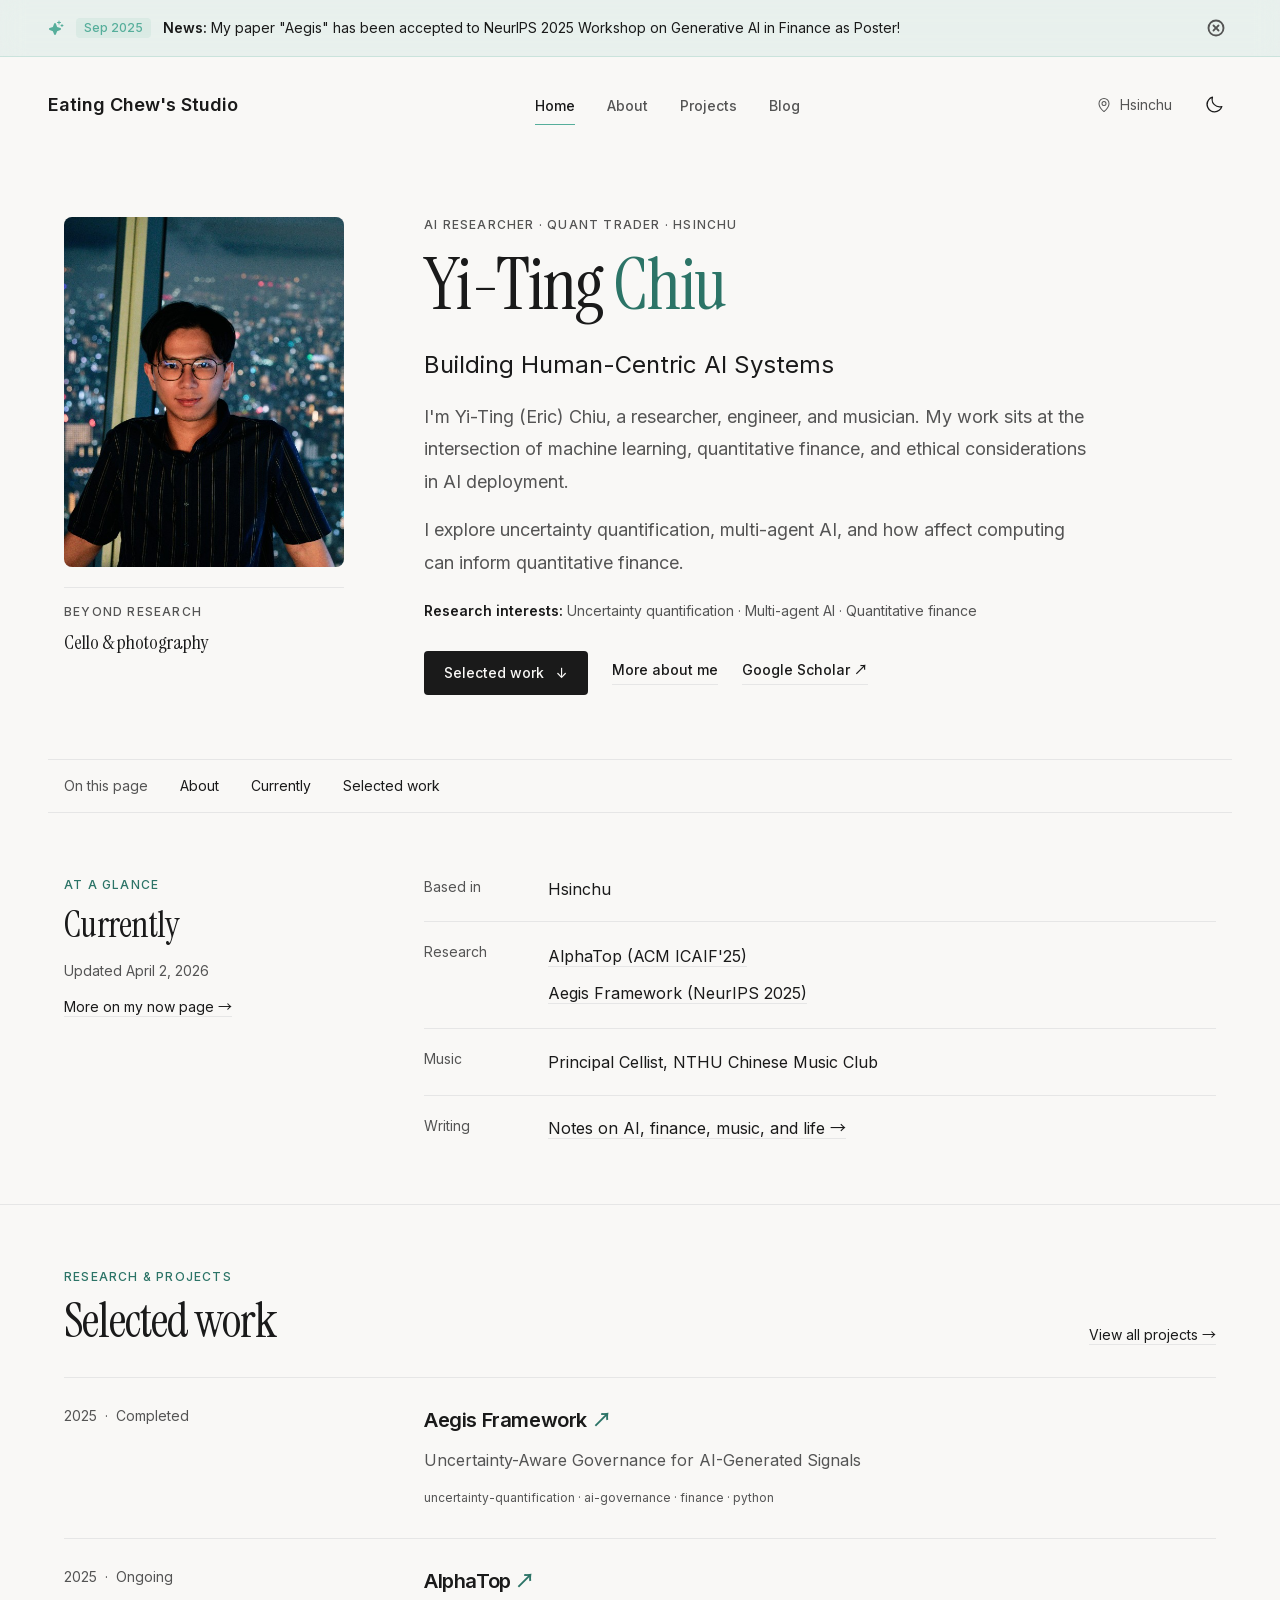
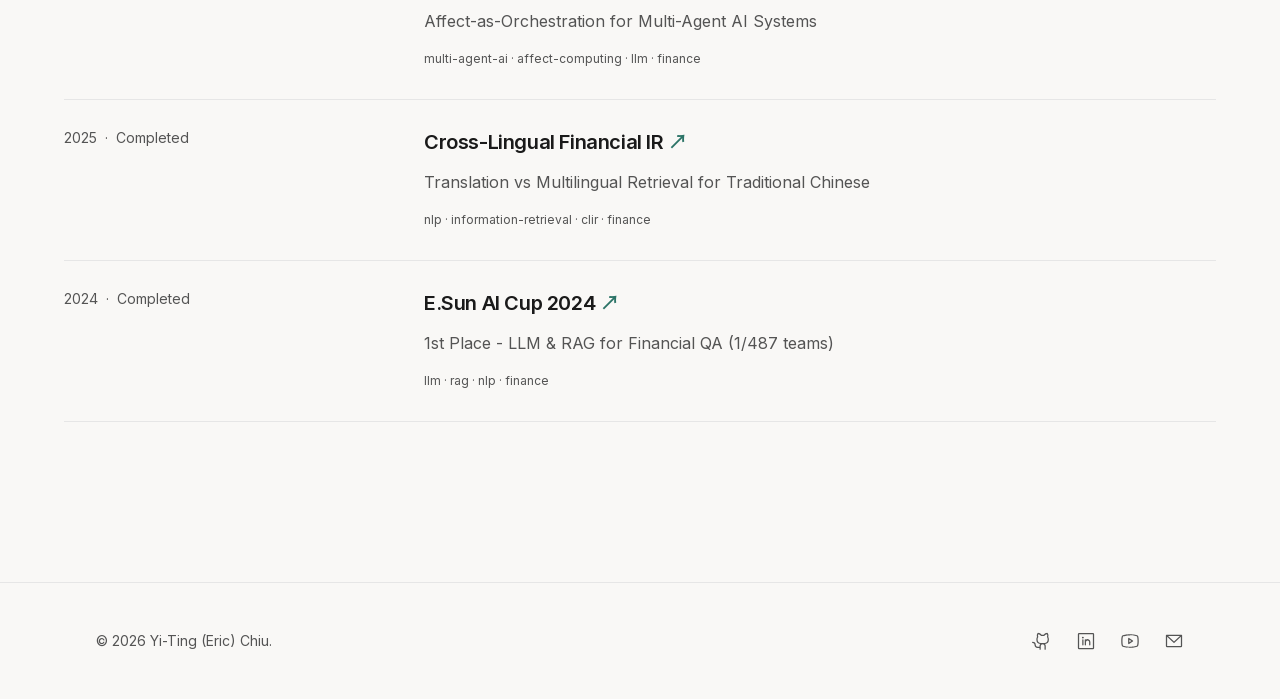
==== commit 76e89580: "Restore published research profile version from two updates ago" ====
--- a/index.html
+++ b/index.html
@@ -1 +1 @@
-<!DOCTYPE html><!--loA2RxmgXxolwkwd1bO2o--><html lang="en-us"><head><meta charSet="utf-8"/><meta name="viewport" content="width=device-width, initial-scale=1"/><link rel="preload" href="/_next/static/media/051742360c26797e-s.p.102b7f24.woff2" as="font" crossorigin="" type="font/woff2"/><link rel="preload" href="/_next/static/media/7ebf22b5a21034f8-s.p.d8bad3ab.woff2" as="font" crossorigin="" type="font/woff2"/><link rel="preload" href="/_next/static/media/83afe278b6a6bb3c-s.p.3a6ba036.woff2" as="font" crossorigin="" type="font/woff2"/><link rel="preload" href="/_next/static/media/e41d5df559864f9e-s.p.380d09ea.woff2" as="font" crossorigin="" type="font/woff2"/><link rel="preload" href="/_next/static/media/fb4edce8a3cbfef3-s.p.179b8591.woff2" as="font" crossorigin="" type="font/woff2"/><link rel="preload" as="image" href="/images/hero-cover.png"/><link rel="stylesheet" href="/_next/static/chunks/d31cfa6018d09240.css" data-precedence="next"/><link rel="stylesheet" href="/_next/static/chunks/0ad001733a8b3181.css" data-precedence="next"/><link rel="stylesheet" href="/_next/static/chunks/74bb332770c432c4.css" data-precedence="next"/><link rel="preload" as="script" fetchPriority="low" href="/_next/static/chunks/d6136dcb91aaf292.js"/><script src="/_next/static/chunks/c518a733bdcf3dee.js" async=""></script><script src="/_next/static/chunks/920501d033334f9d.js" async=""></script><script src="/_next/static/chunks/01bd51e4ce3f19a7.js" async=""></script><script src="/_next/static/chunks/turbopack-1a8b2591fd93608d.js" async=""></script><script src="/_next/static/chunks/88b43f653e63aaea.js" async=""></script><script src="/_next/static/chunks/bd1219ae1343edc7.js" async=""></script><script src="/_next/static/chunks/6a12a98e7468daf5.js" async=""></script><script src="/_next/static/chunks/ff1a16fafef87110.js" async=""></script><script src="/_next/static/chunks/247eb132b7f7b574.js" async=""></script><script src="/_next/static/chunks/f555fdcd0fe15949.js" async=""></script><meta name="next-size-adjust" content=""/><title>Yi-Ting (Eric) Chiu</title><meta name="description" content="AI Researcher &amp; Quantitative Trader | Building Human-Centric AI Systems"/><meta name="author" content="Yi-Ting (Eric) Chiu"/><meta name="creator" content="Yi-Ting (Eric) Chiu"/><meta property="og:title" content="Yi-Ting (Eric) Chiu"/><meta property="og:description" content="AI Researcher &amp; Quantitative Trader | Building Human-Centric AI Systems"/><meta property="og:url" content="https://eric0801.github.io/"/><meta property="og:site_name" content="Yi-Ting (Eric) Chiu"/><meta property="og:locale" content="en-US"/><meta property="og:type" content="website"/><meta name="twitter:card" content="summary_large_image"/><meta name="twitter:title" content="Yi-Ting (Eric) Chiu"/><meta name="twitter:description" content="AI Researcher &amp; Quantitative Trader | Building Human-Centric AI Systems"/><script src="/_next/static/chunks/a6dad97d9634a72d.js" noModule=""></script></head><body class="inter_5dbe1e89-module__i9oJOa__variable noto_sans_tc_b29a94d2-module__6k8MKa__variable instrument_serif_cb04ddb5-module__cX5SIa__variable jetbrains_mono_2a888507-module__iOZbPq__variable font-sans antialiased"><div hidden=""><!--$--><!--/$--></div><script>((a,b,c,d,e,f,g,h)=>{let i=document.documentElement,j=["light","dark"];function k(b){var c;(Array.isArray(a)?a:[a]).forEach(a=>{let c="class"===a,d=c&&f?e.map(a=>f[a]||a):e;c?(i.classList.remove(...d),i.classList.add(f&&f[b]?f[b]:b)):i.setAttribute(a,b)}),c=b,h&&j.includes(c)&&(i.style.colorScheme=c)}if(d)k(d);else try{let a=localStorage.getItem(b)||c,d=g&&"system"===a?window.matchMedia("(prefers-color-scheme: dark)").matches?"dark":"light":a;k(d)}catch(a){}})("class","theme","system",null,["light","dark"],null,true,true)</script><div class="min-h-screen flex flex-col"><nav class="fixed left-0 right-0 z-50 transition-all duration-500 border-transparent bg-background" style="top:var(--announcement-banner-height, 0px)"><div class="max-w-7xl mx-auto px-6 md:px-12"><div class="flex items-center justify-between h-24"><a class="group" href="/"><span class="text-lg font-semibold text-foreground group-hover:text-accent transition-colors duration-300">Eating Chew&#x27;s Studio</span></a><div class="hidden md:flex items-center gap-8"><a class="relative group py-2" href="/"><span class="text-sm font-medium transition-colors duration-300 text-foreground">Home</span><span class="absolute bottom-0 left-0 w-full h-px bg-accent"></span></a><a class="relative group py-2" href="/about/"><span class="text-sm font-medium transition-colors duration-300 text-muted-foreground group-hover:text-foreground">About</span><span class="absolute bottom-0 left-0 w-0 h-px bg-accent group-hover:w-full transition-all duration-300"></span></a><a class="relative group py-2" href="/projects/"><span class="text-sm font-medium transition-colors duration-300 text-muted-foreground group-hover:text-foreground">Projects</span><span class="absolute bottom-0 left-0 w-0 h-px bg-accent group-hover:w-full transition-all duration-300"></span></a><a class="relative group py-2" href="/blog/"><span class="text-sm font-medium transition-colors duration-300 text-muted-foreground group-hover:text-foreground">Blog</span><span class="absolute bottom-0 left-0 w-0 h-px bg-accent group-hover:w-full transition-all duration-300"></span></a></div><div class="flex items-center gap-6"><div class="hidden lg:flex items-center gap-2 text-sm text-muted-foreground"><svg xmlns="http://www.w3.org/2000/svg" width="1em" height="1em" fill="currentColor" viewBox="0 0 256 256" class="w-4 h-4"><path d="M128,64a40,40,0,1,0,40,40A40,40,0,0,0,128,64Zm0,64a24,24,0,1,1,24-24A24,24,0,0,1,128,128Zm0-112a88.1,88.1,0,0,0-88,88c0,31.4,14.51,64.68,42,96.25a254.19,254.19,0,0,0,41.45,38.3,8,8,0,0,0,9.18,0A254.19,254.19,0,0,0,174,200.25c27.45-31.57,42-64.85,42-96.25A88.1,88.1,0,0,0,128,16Zm0,206c-16.53-13-72-60.75-72-118a72,72,0,0,1,144,0C200,161.23,144.53,209,128,222Z"></path></svg><span>Hsinchu</span></div><button class="p-2 hover:text-accent transition-colors duration-300" aria-label="Toggle theme"><div class="w-5 h-5"></div></button><button class="md:hidden p-2 hover:text-accent transition-colors" aria-label="Toggle menu"><svg xmlns="http://www.w3.org/2000/svg" width="1em" height="1em" fill="currentColor" viewBox="0 0 256 256" class="w-5 h-5"><path d="M224,128a8,8,0,0,1-8,8H40a8,8,0,0,1,0-16H216A8,8,0,0,1,224,128ZM40,72H216a8,8,0,0,0,0-16H40a8,8,0,0,0,0,16ZM216,184H40a8,8,0,0,0,0,16H216a8,8,0,0,0,0-16Z"></path></svg></button></div></div></div></nav><main class="flex-1" style="padding-top:calc(var(--announcement-banner-height, 0px) + 6rem)"><section id="about" aria-labelledby="intro-heading" class="scroll-mt-44 px-6 py-12 md:px-12 md:py-16"><div class="mx-auto grid max-w-6xl items-start gap-10 md:grid-cols-[240px_minmax(0,1fr)] md:gap-12 lg:grid-cols-[280px_minmax(0,1fr)] lg:gap-20"><figure class="w-56 md:w-full"><div class="relative aspect-[4/5] overflow-hidden rounded-lg bg-muted"><img alt="Yi-Ting Chiu — portrait with city lights" decoding="async" data-nimg="fill" class="object-cover object-[16%_center]" style="position:absolute;height:100%;width:100%;left:0;top:0;right:0;bottom:0;color:transparent" src="/images/hero-cover.png"/></div><figcaption class="mt-5 border-t border-border pt-4"><p class="text-xs font-medium uppercase tracking-widest text-muted-foreground">Beyond research</p><p class="mt-2 font-serif text-xl">Cello &amp; photography</p></figcaption></figure><div class="min-w-0"><p class="text-xs font-medium uppercase tracking-widest text-muted-foreground">AI researcher · Quant trader · <!-- -->Hsinchu</p><h1 id="intro-heading" class="mt-4 text-5xl leading-[1.05] lg:text-7xl">Yi-Ting <span class="text-accent">Chiu</span></h1><p class="mt-7 text-xl leading-relaxed lg:text-2xl">Building Human-Centric AI Systems</p><div class="mt-5 max-w-2xl space-y-4 text-base leading-7 text-muted-foreground lg:text-lg lg:leading-8"><p>I&#x27;m Yi-Ting (Eric) Chiu, a researcher, engineer, and musician. My work sits at the intersection of machine learning, quantitative finance, and ethical considerations in AI deployment.</p><p>I explore uncertainty quantification, multi-agent AI, and how affect computing can inform quantitative finance.</p></div><p class="mt-5 text-sm leading-6 text-muted-foreground"><span class="font-semibold text-foreground">Research interests:</span> Uncertainty quantification · Multi-agent AI · Quantitative finance</p><div class="mt-7 flex flex-wrap items-center gap-x-6 gap-y-4 text-sm font-medium"><a class="inline-flex items-center gap-3 rounded bg-accent px-5 py-3 text-accent-foreground transition-opacity hover:opacity-80" href="#work">Selected work <span aria-hidden="true">↓</span></a><a class="border-b border-border pb-1 hover:border-accent hover:text-accent" href="/about/">More about me</a><a href="https://scholar.google.com/citations?user=65rVW0oAAAAJ&amp;hl=en" target="_blank" rel="noopener noreferrer" class="border-b border-border pb-1 hover:border-accent hover:text-accent">Google Scholar <span aria-hidden="true">↗</span></a></div></div></div></section><nav aria-label="On this page" class="border-y border-border bg-surface px-6 md:px-12"><div class="mx-auto flex max-w-6xl flex-wrap gap-x-8 gap-y-3 py-4 text-sm"><span class="text-muted-foreground">On this page</span><a class="hover:text-accent" href="#about">About</a><a class="hover:text-accent" href="#currently">Currently</a><a class="hover:text-accent" href="#work">Selected work</a></div></nav><section id="currently" aria-labelledby="currently-heading" class="bg-muted scroll-mt-44 px-6 py-12 md:px-12 md:py-16"><div class="mx-auto grid max-w-6xl gap-8 md:grid-cols-[240px_minmax(0,1fr)] md:gap-12 lg:grid-cols-[280px_minmax(0,1fr)] lg:gap-20"><header><p class="text-xs font-medium uppercase tracking-widest text-accent">At a glance</p><h2 id="currently-heading" class="mt-3 text-4xl">Currently</h2><p class="mt-4 text-sm text-muted-foreground">Updated <!-- -->April 2, 2026</p><a class="mt-4 inline-block text-sm underline decoration-border underline-offset-4 hover:text-accent" href="/now/">More on my now page →</a></header><dl class="divide-y divide-border"><div class="grid gap-2 pb-5 sm:grid-cols-[100px_minmax(0,1fr)] sm:gap-6"><dt class="text-sm text-muted-foreground">Based in</dt><dd>Hsinchu</dd></div><div class="grid gap-2 py-5 sm:grid-cols-[100px_minmax(0,1fr)] sm:gap-6"><dt class="text-sm text-muted-foreground">Research</dt><dd class="space-y-2"><p><a class="underline decoration-border underline-offset-4 hover:text-accent" href="/projects/#alphatop">AlphaTop (ACM ICAIF&#x27;25)</a></p><p><a class="underline decoration-border underline-offset-4 hover:text-accent" href="https://openreview.net/pdf?id=j7pHKgujeN">Aegis Framework (NeurIPS 2025)</a></p></dd></div><div class="grid gap-2 py-5 sm:grid-cols-[100px_minmax(0,1fr)] sm:gap-6"><dt class="text-sm text-muted-foreground">Music</dt><dd class="leading-relaxed">Principal Cellist, NTHU Chinese Music Club</dd></div><div class="grid gap-2 pt-5 sm:grid-cols-[100px_minmax(0,1fr)] sm:gap-6"><dt class="text-sm text-muted-foreground">Writing</dt><dd><a class="underline decoration-border underline-offset-4 hover:text-accent" href="/blog/">Notes on AI, finance, music, and life →</a></dd></div></dl></div></section><section id="work" aria-labelledby="work-heading" class="bg-background scroll-mt-44 border-t border-border px-6 py-12 md:px-12 md:py-16"><div class="mx-auto max-w-6xl"><header class="mb-8 flex flex-wrap items-end justify-between gap-4"><div><p class="text-xs font-medium uppercase tracking-widest text-accent">Research &amp; projects</p><h2 id="work-heading" class="mt-3 text-4xl md:text-5xl">Selected work</h2></div><a class="text-sm underline decoration-border underline-offset-4 hover:text-accent" href="/projects/">View all projects →</a></header><div class="divide-y divide-border border-y border-border"><article class="grid gap-3 py-7 md:grid-cols-[240px_minmax(0,1fr)] md:gap-12 lg:grid-cols-[280px_minmax(0,1fr)] lg:gap-20"><div class="text-sm text-muted-foreground"><span>2025</span><span class="mx-2" aria-hidden="true">·</span><span class="capitalize">completed</span></div><div><h3 class="font-sans text-xl font-semibold"><a class="hover:text-accent" href="/projects/#aegis">Aegis Framework<!-- --> <span class="text-accent" aria-hidden="true">↗</span></a></h3><p class="mt-3 max-w-2xl leading-7 text-muted-foreground">Uncertainty-Aware Governance for AI-Generated Signals</p><p class="mt-3 text-xs leading-6 text-muted-foreground">uncertainty-quantification · ai-governance · finance · python</p></div></article><article class="grid gap-3 py-7 md:grid-cols-[240px_minmax(0,1fr)] md:gap-12 lg:grid-cols-[280px_minmax(0,1fr)] lg:gap-20"><div class="text-sm text-muted-foreground"><span>2025</span><span class="mx-2" aria-hidden="true">·</span><span class="capitalize">ongoing</span></div><div><h3 class="font-sans text-xl font-semibold"><a class="hover:text-accent" href="/projects/#alphatop">AlphaTop<!-- --> <span class="text-accent" aria-hidden="true">↗</span></a></h3><p class="mt-3 max-w-2xl leading-7 text-muted-foreground">Affect-as-Orchestration for Multi-Agent AI Systems</p><p class="mt-3 text-xs leading-6 text-muted-foreground">multi-agent-ai · affect-computing · llm · finance</p></div></article><article class="grid gap-3 py-7 md:grid-cols-[240px_minmax(0,1fr)] md:gap-12 lg:grid-cols-[280px_minmax(0,1fr)] lg:gap-20"><div class="text-sm text-muted-foreground"><span>2025</span><span class="mx-2" aria-hidden="true">·</span><span class="capitalize">completed</span></div><div><h3 class="font-sans text-xl font-semibold"><a class="hover:text-accent" href="/projects/#clir-financial">Cross-Lingual Financial IR<!-- --> <span class="text-accent" aria-hidden="true">↗</span></a></h3><p class="mt-3 max-w-2xl leading-7 text-muted-foreground">Translation vs Multilingual Retrieval for Traditional Chinese</p><p class="mt-3 text-xs leading-6 text-muted-foreground">nlp · information-retrieval · clir · finance</p></div></article><article class="grid gap-3 py-7 md:grid-cols-[240px_minmax(0,1fr)] md:gap-12 lg:grid-cols-[280px_minmax(0,1fr)] lg:gap-20"><div class="text-sm text-muted-foreground"><span>2024</span><span class="mx-2" aria-hidden="true">·</span><span class="capitalize">completed</span></div><div><h3 class="font-sans text-xl font-semibold"><a class="hover:text-accent" href="/projects/#esun-ai-cup">E.Sun AI Cup 2024<!-- --> <span class="text-accent" aria-hidden="true">↗</span></a></h3><p class="mt-3 max-w-2xl leading-7 text-muted-foreground">1st Place - LLM &amp; RAG for Financial QA (1/487 teams)</p><p class="mt-3 text-xs leading-6 text-muted-foreground">llm · rag · nlp · finance</p></div></article></div></div></section><!--$--><!--/$--></main><footer class="border-t border-border bg-surface"><div class="max-w-6xl mx-auto px-4 sm:px-6 lg:px-8 py-12"><div class="flex flex-col md:flex-row items-center justify-between gap-6"><div class="text-sm text-muted-foreground">© <!-- -->2026<!-- --> <!-- -->Yi-Ting (Eric) Chiu<!-- -->.</div><div class="flex items-center space-x-6"><a class="text-muted-foreground hover:text-accent transition-colors" aria-label="GitHub" target="_blank" rel="noopener noreferrer" href="https://github.com/Eric0801"><svg xmlns="http://www.w3.org/2000/svg" width="1em" height="1em" fill="currentColor" viewBox="0 0 256 256" class="w-5 h-5"><path d="M208.31,75.68A59.78,59.78,0,0,0,202.93,28,8,8,0,0,0,196,24a59.75,59.75,0,0,0-48,24H124A59.75,59.75,0,0,0,76,24a8,8,0,0,0-6.93,4,59.78,59.78,0,0,0-5.38,47.68A58.14,58.14,0,0,0,56,104v8a56.06,56.06,0,0,0,48.44,55.47A39.8,39.8,0,0,0,96,192v8H72a24,24,0,0,1-24-24A40,40,0,0,0,8,136a8,8,0,0,0,0,16,24,24,0,0,1,24,24,40,40,0,0,0,40,40H96v16a8,8,0,0,0,16,0V192a24,24,0,0,1,48,0v40a8,8,0,0,0,16,0V192a39.8,39.8,0,0,0-8.44-24.53A56.06,56.06,0,0,0,216,112v-8A58.14,58.14,0,0,0,208.31,75.68ZM200,112a40,40,0,0,1-40,40H112a40,40,0,0,1-40-40v-8a41.74,41.74,0,0,1,6.9-22.48A8,8,0,0,0,80,73.83a43.81,43.81,0,0,1,.79-33.58,43.88,43.88,0,0,1,32.32,20.06A8,8,0,0,0,119.82,64h32.35a8,8,0,0,0,6.74-3.69,43.87,43.87,0,0,1,32.32-20.06A43.81,43.81,0,0,1,192,73.83a8.09,8.09,0,0,0,1,7.65A41.72,41.72,0,0,1,200,104Z"></path></svg></a><a class="text-muted-foreground hover:text-accent transition-colors" aria-label="LinkedIn" target="_blank" rel="noopener noreferrer" href="https://www.linkedin.com/in/ericchiu0801"><svg xmlns="http://www.w3.org/2000/svg" width="1em" height="1em" fill="currentColor" viewBox="0 0 256 256" class="w-5 h-5"><path d="M216,24H40A16,16,0,0,0,24,40V216a16,16,0,0,0,16,16H216a16,16,0,0,0,16-16V40A16,16,0,0,0,216,24Zm0,192H40V40H216V216ZM96,112v64a8,8,0,0,1-16,0V112a8,8,0,0,1,16,0Zm88,28v36a8,8,0,0,1-16,0V140a20,20,0,0,0-40,0v36a8,8,0,0,1-16,0V112a8,8,0,0,1,15.79-1.78A36,36,0,0,1,184,140ZM100,84A12,12,0,1,1,88,72,12,12,0,0,1,100,84Z"></path></svg></a><a class="text-muted-foreground hover:text-accent transition-colors" aria-label="YouTube" target="_blank" rel="noopener noreferrer" href="https://www.youtube.com/@ericchiu2593"><svg xmlns="http://www.w3.org/2000/svg" width="1em" height="1em" fill="currentColor" viewBox="0 0 256 256" class="w-5 h-5"><path d="M164.44,121.34l-48-32A8,8,0,0,0,104,96v64a8,8,0,0,0,12.44,6.66l48-32a8,8,0,0,0,0-13.32ZM120,145.05V111l25.58,17ZM234.33,69.52a24,24,0,0,0-14.49-16.4C185.56,39.88,131,40,128,40s-57.56-.12-91.84,13.12a24,24,0,0,0-14.49,16.4C19.08,79.5,16,97.74,16,128s3.08,48.5,5.67,58.48a24,24,0,0,0,14.49,16.41C69,215.56,120.4,216,127.34,216h1.32c6.94,0,58.37-.44,91.18-13.11a24,24,0,0,0,14.49-16.41c2.59-10,5.67-28.22,5.67-58.48S236.92,79.5,234.33,69.52Zm-15.49,113a8,8,0,0,1-4.77,5.49c-31.65,12.22-85.48,12-86,12H128c-.54,0-54.33.2-86-12a8,8,0,0,1-4.77-5.49C34.8,173.39,32,156.57,32,128s2.8-45.39,5.16-54.47A8,8,0,0,1,41.93,68c30.52-11.79,81.66-12,85.85-12h.27c.54,0,54.38-.18,86,12a8,8,0,0,1,4.77,5.49C221.2,82.61,224,99.43,224,128S221.2,173.39,218.84,182.47Z"></path></svg></a><a class="text-muted-foreground hover:text-accent transition-colors" aria-label="Email" target="_blank" rel="noopener noreferrer" href="mailto:ericchiu801@gmail.com"><svg xmlns="http://www.w3.org/2000/svg" width="1em" height="1em" fill="currentColor" viewBox="0 0 256 256" class="w-5 h-5"><path d="M224,48H32a8,8,0,0,0-8,8V192a16,16,0,0,0,16,16H216a16,16,0,0,0,16-16V56A8,8,0,0,0,224,48ZM203.43,64,128,133.15,52.57,64ZM216,192H40V74.19l82.59,75.71a8,8,0,0,0,10.82,0L216,74.19V192Z"></path></svg></a></div></div></div></footer></div><script src="/_next/static/chunks/d6136dcb91aaf292.js" id="_R_" async=""></script><script>(self.__next_f=self.__next_f||[]).push([0])</script><script>self.__next_f.push([1,"1:\"$Sreact.fragment\"\n2:I[89554,[\"/_next/static/chunks/88b43f653e63aaea.js\",\"/_next/static/chunks/bd1219ae1343edc7.js\",\"/_next/static/chunks/6a12a98e7468daf5.js\"],\"ThemeProvider\"]\n3:I[18003,[\"/_next/static/chunks/88b43f653e63aaea.js\",\"/_next/static/chunks/bd1219ae1343edc7.js\",\"/_next/static/chunks/6a12a98e7468daf5.js\"],\"SmoothScroll\"]\n4:I[17571,[\"/_next/static/chunks/88b43f653e63aaea.js\",\"/_next/static/chunks/bd1219ae1343edc7.js\",\"/_next/static/chunks/6a12a98e7468daf5.js\"],\"AnnouncementBanner\"]\n5:I[7988,[\"/_next/static/chunks/88b43f653e63aaea.js\",\"/_next/static/chunks/bd1219ae1343edc7.js\",\"/_next/static/chunks/6a12a98e7468daf5.js\"],\"Navbar\"]\n6:I[39756,[\"/_next/static/chunks/ff1a16fafef87110.js\",\"/_next/static/chunks/247eb132b7f7b574.js\"],\"default\"]\n7:I[37457,[\"/_next/static/chunks/ff1a16fafef87110.js\",\"/_next/static/chunks/247eb132b7f7b574.js\"],\"default\"]\n8:I[22016,[\"/_next/static/chunks/88b43f653e63aaea.js\",\"/_next/static/chunks/bd1219ae1343edc7.js\",\"/_next/static/chunks/6a12a98e7468daf5.js\",\"/_next/static/chunks/f555fdcd0fe15949.js\"],\"\"]\ne:I[68027,[\"/_next/static/chunks/ff1a16fafef87110.js\",\"/_next/static/chunks/247eb132b7f7b574.js\"],\"default\"]\n:HL[\"/_next/static/chunks/d31cfa6018d09240.css\",\"style\"]\n:HL[\"/_next/static/chunks/0ad001733a8b3181.css\",\"style\"]\n:HL[\"/_next/static/chunks/74bb332770c432c4.css\",\"style\"]\n:HL[\"/_next/static/media/051742360c26797e-s.p.102b7f24.woff2\",\"font\",{\"crossOrigin\":\"\",\"type\":\"font/woff2\"}]\n:HL[\"/_next/static/media/7ebf22b5a21034f8-s.p.d8bad3ab.woff2\",\"font\",{\"crossOrigin\":\"\",\"type\":\"font/woff2\"}]\n:HL[\"/_next/static/media/83afe278b6a6bb3c-s.p.3a6ba036.woff2\",\"font\",{\"crossOrigin\":\"\",\"type\":\"font/woff2\"}]\n:HL[\"/_next/static/media/e41d5df559864f9e-s.p.380d09ea.woff2\",\"font\",{\"crossOrigin\":\"\",\"type\":\"font/woff2\"}]\n:HL[\"/_next/static/media/fb4edce8a3cbfef3-s.p.179b8591.woff2\",\"font\",{\"crossOrigin\":\"\",\"type\":\"font/woff2\"}]\n"])</script><script>self.__next_f.push([1,"0:{\"P\":null,\"b\":\"loA2RxmgXxolwkwd1bO2o\",\"c\":[\"\",\"\"],\"q\":\"\",\"i\":false,\"f\":[[[\"\",{\"children\":[\"__PAGE__\",{}]},\"$undefined\",\"$undefined\",true],[[\"$\",\"$1\",\"c\",{\"children\":[[[\"$\",\"link\",\"0\",{\"rel\":\"stylesheet\",\"href\":\"/_next/static/chunks/d31cfa6018d09240.css\",\"precedence\":\"next\",\"crossOrigin\":\"$undefined\",\"nonce\":\"$undefined\"}],[\"$\",\"link\",\"1\",{\"rel\":\"stylesheet\",\"href\":\"/_next/static/chunks/0ad001733a8b3181.css\",\"precedence\":\"next\",\"crossOrigin\":\"$undefined\",\"nonce\":\"$undefined\"}],[\"$\",\"link\",\"2\",{\"rel\":\"stylesheet\",\"href\":\"/_next/static/chunks/74bb332770c432c4.css\",\"precedence\":\"next\",\"crossOrigin\":\"$undefined\",\"nonce\":\"$undefined\"}],[\"$\",\"script\",\"script-0\",{\"src\":\"/_next/static/chunks/88b43f653e63aaea.js\",\"async\":true,\"nonce\":\"$undefined\"}],[\"$\",\"script\",\"script-1\",{\"src\":\"/_next/static/chunks/bd1219ae1343edc7.js\",\"async\":true,\"nonce\":\"$undefined\"}],[\"$\",\"script\",\"script-2\",{\"src\":\"/_next/static/chunks/6a12a98e7468daf5.js\",\"async\":true,\"nonce\":\"$undefined\"}]],[\"$\",\"html\",null,{\"lang\":\"en-us\",\"suppressHydrationWarning\":true,\"children\":[\"$\",\"body\",null,{\"className\":\"inter_5dbe1e89-module__i9oJOa__variable noto_sans_tc_b29a94d2-module__6k8MKa__variable instrument_serif_cb04ddb5-module__cX5SIa__variable jetbrains_mono_2a888507-module__iOZbPq__variable font-sans antialiased\",\"children\":[\"$\",\"$L2\",null,{\"attribute\":\"class\",\"defaultTheme\":\"system\",\"enableSystem\":true,\"disableTransitionOnChange\":true,\"children\":[[\"$\",\"$L3\",null,{}],[\"$\",\"div\",null,{\"className\":\"min-h-screen flex flex-col\",\"children\":[[\"$\",\"$L4\",null,{}],[\"$\",\"$L5\",null,{}],[\"$\",\"main\",null,{\"className\":\"flex-1\",\"style\":{\"paddingTop\":\"calc(var(--announcement-banner-height, 0px) + 6rem)\"},\"children\":[\"$\",\"$L6\",null,{\"parallelRouterKey\":\"children\",\"error\":\"$undefined\",\"errorStyles\":\"$undefined\",\"errorScripts\":\"$undefined\",\"template\":[\"$\",\"$L7\",null,{}],\"templateStyles\":\"$undefined\",\"templateScripts\":\"$undefined\",\"notFound\":[[[\"$\",\"title\",null,{\"children\":\"404: This page could not be found.\"}],[\"$\",\"div\",null,{\"style\":{\"fontFamily\":\"system-ui,\\\"Segoe UI\\\",Roboto,Helvetica,Arial,sans-serif,\\\"Apple Color Emoji\\\",\\\"Segoe UI Emoji\\\"\",\"height\":\"100vh\",\"textAlign\":\"center\",\"display\":\"flex\",\"flexDirection\":\"column\",\"alignItems\":\"center\",\"justifyContent\":\"center\"},\"children\":[\"$\",\"div\",null,{\"children\":[[\"$\",\"style\",null,{\"dangerouslySetInnerHTML\":{\"__html\":\"body{color:#000;background:#fff;margin:0}.next-error-h1{border-right:1px solid rgba(0,0,0,.3)}@media (prefers-color-scheme:dark){body{color:#fff;background:#000}.next-error-h1{border-right:1px solid rgba(255,255,255,.3)}}\"}}],[\"$\",\"h1\",null,{\"className\":\"next-error-h1\",\"style\":{\"display\":\"inline-block\",\"margin\":\"0 20px 0 0\",\"padding\":\"0 23px 0 0\",\"fontSize\":24,\"fontWeight\":500,\"verticalAlign\":\"top\",\"lineHeight\":\"49px\"},\"children\":404}],[\"$\",\"div\",null,{\"style\":{\"display\":\"inline-block\"},\"children\":[\"$\",\"h2\",null,{\"style\":{\"fontSize\":14,\"fontWeight\":400,\"lineHeight\":\"49px\",\"margin\":0},\"children\":\"This page could not be found.\"}]}]]}]}]],[]],\"forbidden\":\"$undefined\",\"unauthorized\":\"$undefined\"}]}],[\"$\",\"footer\",null,{\"className\":\"border-t border-border bg-surface\",\"children\":[\"$\",\"div\",null,{\"className\":\"max-w-6xl mx-auto px-4 sm:px-6 lg:px-8 py-12\",\"children\":[\"$\",\"div\",null,{\"className\":\"flex flex-col md:flex-row items-center justify-between gap-6\",\"children\":[[\"$\",\"div\",null,{\"className\":\"text-sm text-muted-foreground\",\"children\":[\"© \",2026,\" \",\"Yi-Ting (Eric) Chiu\",\".\"]}],[\"$\",\"div\",null,{\"className\":\"flex items-center space-x-6\",\"children\":[[\"$\",\"$L8\",\"GitHub\",{\"href\":\"https://github.com/Eric0801\",\"className\":\"text-muted-foreground hover:text-accent transition-colors\",\"aria-label\":\"GitHub\",\"target\":\"_blank\",\"rel\":\"noopener noreferrer\",\"children\":[\"$\",\"svg\",null,{\"ref\":\"$undefined\",\"xmlns\":\"http://www.w3.org/2000/svg\",\"width\":\"1em\",\"height\":\"1em\",\"fill\":\"currentColor\",\"viewBox\":\"0 0 256 256\",\"transform\":\"$undefined\",\"className\":\"w-5 h-5\",\"children\":[false,\"$undefined\",[\"$\",\"path\",null,{\"d\":\"M208.31,75.68A59.78,59.78,0,0,0,202.93,28,8,8,0,0,0,196,24a59.75,59.75,0,0,0-48,24H124A59.75,59.75,0,0,0,76,24a8,8,0,0,0-6.93,4,59.78,59.78,0,0,0-5.38,47.68A58.14,58.14,0,0,0,56,104v8a56.06,56.06,0,0,0,48.44,55.47A39.8,39.8,0,0,0,96,192v8H72a24,24,0,0,1-24-24A40,40,0,0,0,8,136a8,8,0,0,0,0,16,24,24,0,0,1,24,24,40,40,0,0,0,40,40H96v16a8,8,0,0,0,16,0V192a24,24,0,0,1,48,0v40a8,8,0,0,0,16,0V192a39.8,39.8,0,0,0-8.44-24.53A56.06,56.06,0,0,0,216,112v-8A58.14,58.14,0,0,0,208.31,75.68ZM200,112a40,40,0,0,1-40,40H112a40,40,0,0,1-40-40v-8a41.74,41.74,0,0,1,6.9-22.48A8,8,0,0,0,80,73.83a43.81,43.81,0,0,1,.79-33.58,43.88,43.88,0,0,1,32.32,20.06A8,8,0,0,0,119.82,64h32.35a8,8,0,0,0,6.74-3.69,43.87,43.87,0,0,1,32.32-20.06A43.81,43.81,0,0,1,192,73.83a8.09,8.09,0,0,0,1,7.65A41.72,41.72,0,0,1,200,104Z\"}]]}]}],\"$L9\",\"$La\",\"$Lb\"]}]]}]}]}]]}]]}]}]}]]}],{\"children\":[\"$Lc\",{},null,false,false]},null,false,false],\"$Ld\",false]],\"m\":\"$undefined\",\"G\":[\"$e\",[]],\"s\":false,\"S\":true}\n"])</script><script>self.__next_f.push([1,"f:I[85437,[\"/_next/static/chunks/88b43f653e63aaea.js\",\"/_next/static/chunks/bd1219ae1343edc7.js\",\"/_next/static/chunks/6a12a98e7468daf5.js\",\"/_next/static/chunks/f555fdcd0fe15949.js\"],\"Image\"]\n17:I[97367,[\"/_next/static/chunks/ff1a16fafef87110.js\",\"/_next/static/chunks/247eb132b7f7b574.js\"],\"ViewportBoundary\"]\n19:I[97367,[\"/_next/static/chunks/ff1a16fafef87110.js\",\"/_next/static/chunks/247eb132b7f7b574.js\"],\"MetadataBoundary\"]\n1a:\"$Sreact.suspense\"\n9:[\"$\",\"$L8\",\"LinkedIn\",{\"href\":\"https://www.linkedin.com/in/ericchiu0801\",\"className\":\"text-muted-foreground hover:text-accent transition-colors\",\"aria-label\":\"LinkedIn\",\"target\":\"_blank\",\"rel\":\"noopener noreferrer\",\"children\":[\"$\",\"svg\",null,{\"ref\":\"$undefined\",\"xmlns\":\"http://www.w3.org/2000/svg\",\"width\":\"1em\",\"height\":\"1em\",\"fill\":\"currentColor\",\"viewBox\":\"0 0 256 256\",\"transform\":\"$undefined\",\"className\":\"w-5 h-5\",\"children\":[false,\"$undefined\",[\"$\",\"path\",null,{\"d\":\"M216,24H40A16,16,0,0,0,24,40V216a16,16,0,0,0,16,16H216a16,16,0,0,0,16-16V40A16,16,0,0,0,216,24Zm0,192H40V40H216V216ZM96,112v64a8,8,0,0,1-16,0V112a8,8,0,0,1,16,0Zm88,28v36a8,8,0,0,1-16,0V140a20,20,0,0,0-40,0v36a8,8,0,0,1-16,0V112a8,8,0,0,1,15.79-1.78A36,36,0,0,1,184,140ZM100,84A12,12,0,1,1,88,72,12,12,0,0,1,100,84Z\"}]]}]}]\na:[\"$\",\"$L8\",\"YouTube\",{\"href\":\"https://www.youtube.com/@ericchiu2593\",\"className\":\"text-muted-foreground hover:text-accent transition-colors\",\"aria-label\":\"YouTube\",\"target\":\"_blank\",\"rel\":\"noopener noreferrer\",\"children\":[\"$\",\"svg\",null,{\"ref\":\"$undefined\",\"xmlns\":\"http://www.w3.org/2000/svg\",\"width\":\"1em\",\"height\":\"1em\",\"fill\":\"currentColor\",\"viewBox\":\"0 0 256 256\",\"transform\":\"$undefined\",\"className\":\"w-5 h-5\",\"children\":[false,\"$undefined\",[\"$\",\"path\",null,{\"d\":\"M164.44,121.34l-48-32A8,8,0,0,0,104,96v64a8,8,0,0,0,12.44,6.66l48-32a8,8,0,0,0,0-13.32ZM120,145.05V111l25.58,17ZM234.33,69.52a24,24,0,0,0-14.49-16.4C185.56,39.88,131,40,128,40s-57.56-.12-91.84,13.12a24,24,0,0,0-14.49,16.4C19.08,79.5,16,97.74,16,128s3.08,48.5,5.67,58.48a24,24,0,0,0,14.49,16.41C69,215.56,120.4,216,127.34,216h1.32c6.94,0,58.37-.44,91.18-13.11a24,24,0,0,0,14.49-16.41c2.59-10,5.67-28.22,5.67-58.48S236.92,79.5,234.33,69.52Zm-15.49,113a8,8,0,0,1-4.77,5.49c-31.65,12.22-85.48,12-86,12H128c-.54,0-54.33.2-86-12a8,8,0,0,1-4.77-5.49C34.8,173.39,32,156.57,32,128s2.8-45.39,5.16-54.47A8,8,0,0,1,41.93,68c30.52-11.79,81.66-12,85.85-12h.27c.54,0,54.38-.18,86,12a8,8,0,0,1,4.77,5.49C221.2,82.61,224,99.43,224,128S221.2,173.39,218.84,182.47Z\"}]]}]}]\nb:[\"$\",\"$L8\",\"Email\",{\"href\":\"mailto:ericchiu801@gmail.com\",\"className\":\"text-muted-foreground hover:text-accent transition-colors\",\"aria-label\":\"Email\",\"target\":\"_blank\",\"rel\":\"noopener noreferrer\",\"children\":[\"$\",\"svg\",null,{\"ref\":\"$undefined\",\"xmlns\":\"http://www.w3.org/2000/svg\",\"width\":\"1em\",\"height\":\"1em\",\"fill\":\"currentColor\",\"viewBox\":\"0 0 256 256\",\"transform\":\"$undefined\",\"className\":\"w-5 h-5\",\"children\":[false,\"$undefined\",[\"$\",\"path\",null,{\"d\":\"M224,48H32a8,8,0,0,0-8,8V192a16,16,0,0,0,16,16H216a16,16,0,0,0,16-16V56A8,8,0,0,0,224,48ZM203.43,64,128,133.15,52.57,64ZM216,192H40V74.19l82.59,75.71a8,8,0,0,0,10.82,0L216,74.19V192Z\"}]]}]}]\n"])</script><script>self.__next_f.push([1,"c:[\"$\",\"$1\",\"c\",{\"children\":[[[\"$\",\"section\",null,{\"id\":\"about\",\"aria-labelledby\":\"intro-heading\",\"className\":\"scroll-mt-44 px-6 py-12 md:px-12 md:py-16\",\"children\":[\"$\",\"div\",null,{\"className\":\"mx-auto grid max-w-6xl items-start gap-10 md:grid-cols-[240px_minmax(0,1fr)] md:gap-12 lg:grid-cols-[280px_minmax(0,1fr)] lg:gap-20\",\"children\":[[\"$\",\"figure\",null,{\"className\":\"w-56 md:w-full\",\"children\":[[\"$\",\"div\",null,{\"className\":\"relative aspect-[4/5] overflow-hidden rounded-lg bg-muted\",\"children\":[\"$\",\"$Lf\",null,{\"src\":\"/images/hero-cover.png\",\"alt\":\"Yi-Ting Chiu — portrait with city lights\",\"fill\":true,\"priority\":true,\"sizes\":\"(min-width: 1024px) 280px, (min-width: 768px) 240px, 224px\",\"className\":\"object-cover object-[16%_center]\"}]}],[\"$\",\"figcaption\",null,{\"className\":\"mt-5 border-t border-border pt-4\",\"children\":[[\"$\",\"p\",null,{\"className\":\"text-xs font-medium uppercase tracking-widest text-muted-foreground\",\"children\":\"Beyond research\"}],[\"$\",\"p\",null,{\"className\":\"mt-2 font-serif text-xl\",\"children\":\"Cello \u0026 photography\"}]]}]]}],[\"$\",\"div\",null,{\"className\":\"min-w-0\",\"children\":[[\"$\",\"p\",null,{\"className\":\"text-xs font-medium uppercase tracking-widest text-muted-foreground\",\"children\":[\"AI researcher · Quant trader · \",\"Hsinchu\"]}],[\"$\",\"h1\",null,{\"id\":\"intro-heading\",\"className\":\"mt-4 text-5xl leading-[1.05] lg:text-7xl\",\"children\":[\"Yi-Ting \",[\"$\",\"span\",null,{\"className\":\"text-accent\",\"children\":\"Chiu\"}]]}],[\"$\",\"p\",null,{\"className\":\"mt-7 text-xl leading-relaxed lg:text-2xl\",\"children\":\"Building Human-Centric AI Systems\"}],[\"$\",\"div\",null,{\"className\":\"mt-5 max-w-2xl space-y-4 text-base leading-7 text-muted-foreground lg:text-lg lg:leading-8\",\"children\":[[\"$\",\"p\",null,{\"children\":\"I'm Yi-Ting (Eric) Chiu, a researcher, engineer, and musician. My work sits at the intersection of machine learning, quantitative finance, and ethical considerations in AI deployment.\"}],[\"$\",\"p\",null,{\"children\":\"I explore uncertainty quantification, multi-agent AI, and how affect computing can inform quantitative finance.\"}]]}],[\"$\",\"p\",null,{\"className\":\"mt-5 text-sm leading-6 text-muted-foreground\",\"children\":[[\"$\",\"span\",null,{\"className\":\"font-semibold text-foreground\",\"children\":\"Research interests:\"}],\" Uncertainty quantification · Multi-agent AI · Quantitative finance\"]}],[\"$\",\"div\",null,{\"className\":\"mt-7 flex flex-wrap items-center gap-x-6 gap-y-4 text-sm font-medium\",\"children\":[[\"$\",\"$L8\",null,{\"href\":\"#work\",\"className\":\"inline-flex items-center gap-3 rounded bg-accent px-5 py-3 text-accent-foreground transition-opacity hover:opacity-80\",\"children\":[\"Selected work \",[\"$\",\"span\",null,{\"aria-hidden\":true,\"children\":\"↓\"}]]}],[\"$\",\"$L8\",null,{\"href\":\"/about\",\"className\":\"border-b border-border pb-1 hover:border-accent hover:text-accent\",\"children\":\"More about me\"}],[\"$\",\"a\",null,{\"href\":\"https://scholar.google.com/citations?user=65rVW0oAAAAJ\u0026hl=en\",\"target\":\"_blank\",\"rel\":\"noopener noreferrer\",\"className\":\"border-b border-border pb-1 hover:border-accent hover:text-accent\",\"children\":[\"Google Scholar \",[\"$\",\"span\",null,{\"aria-hidden\":true,\"children\":\"↗\"}]]}]]}]]}]]}]}],[\"$\",\"nav\",null,{\"aria-label\":\"On this page\",\"className\":\"border-y border-border bg-surface px-6 md:px-12\",\"children\":[\"$\",\"div\",null,{\"className\":\"mx-auto flex max-w-6xl flex-wrap gap-x-8 gap-y-3 py-4 text-sm\",\"children\":[[\"$\",\"span\",null,{\"className\":\"text-muted-foreground\",\"children\":\"On this page\"}],[\"$\",\"$L8\",null,{\"href\":\"#about\",\"className\":\"hover:text-accent\",\"children\":\"About\"}],[\"$\",\"$L8\",null,{\"href\":\"#currently\",\"className\":\"hover:text-accent\",\"children\":\"Currently\"}],[\"$\",\"$L8\",null,{\"href\":\"#work\",\"className\":\"hover:text-accent\",\"children\":\"Selected work\"}]]}]}],[\"$\",\"section\",null,{\"id\":\"currently\",\"aria-labelledby\":\"currently-heading\",\"className\":\"bg-muted scroll-mt-44 px-6 py-12 md:px-12 md:py-16\",\"children\":[\"$\",\"div\",null,{\"className\":\"mx-auto grid max-w-6xl gap-8 md:grid-cols-[240px_minmax(0,1fr)] md:gap-12 lg:grid-cols-[280px_minmax(0,1fr)] lg:gap-20\",\"children\":[[\"$\",\"header\",null,{\"children\":[[\"$\",\"p\",null,{\"className\":\"text-xs font-medium uppercase tracking-widest text-accent\",\"children\":\"At a glance\"}],\"$L10\",\"$L11\",\"$L12\"]}],\"$L13\"]}]}],\"$L14\"],[\"$L15\"],\"$L16\"]}]\n"])</script><script>self.__next_f.push([1,"d:[\"$\",\"$1\",\"h\",{\"children\":[null,[\"$\",\"$L17\",null,{\"children\":\"$@18\"}],[\"$\",\"div\",null,{\"hidden\":true,\"children\":[\"$\",\"$L19\",null,{\"children\":[\"$\",\"$1a\",null,{\"name\":\"Next.Metadata\",\"children\":\"$@1b\"}]}]}],[\"$\",\"meta\",null,{\"name\":\"next-size-adjust\",\"content\":\"\"}]]}]\n"])</script><script>self.__next_f.push([1,"1f:I[97367,[\"/_next/static/chunks/ff1a16fafef87110.js\",\"/_next/static/chunks/247eb132b7f7b574.js\"],\"OutletBoundary\"]\n10:[\"$\",\"h2\",null,{\"id\":\"currently-heading\",\"className\":\"mt-3 text-4xl\",\"children\":\"Currently\"}]\n11:[\"$\",\"p\",null,{\"className\":\"mt-4 text-sm text-muted-foreground\",\"children\":[\"Updated \",\"April 2, 2026\"]}]\n12:[\"$\",\"$L8\",null,{\"href\":\"/now\",\"className\":\"mt-4 inline-block text-sm underline decoration-border underline-offset-4 hover:text-accent\",\"children\":\"More on my now page →\"}]\n"])</script><script>self.__next_f.push([1,"13:[\"$\",\"dl\",null,{\"className\":\"divide-y divide-border\",\"children\":[[\"$\",\"div\",null,{\"className\":\"grid gap-2 pb-5 sm:grid-cols-[100px_minmax(0,1fr)] sm:gap-6\",\"children\":[[\"$\",\"dt\",null,{\"className\":\"text-sm text-muted-foreground\",\"children\":\"Based in\"}],[\"$\",\"dd\",null,{\"children\":\"Hsinchu\"}]]}],[\"$\",\"div\",null,{\"className\":\"grid gap-2 py-5 sm:grid-cols-[100px_minmax(0,1fr)] sm:gap-6\",\"children\":[[\"$\",\"dt\",null,{\"className\":\"text-sm text-muted-foreground\",\"children\":\"Research\"}],[\"$\",\"dd\",null,{\"className\":\"space-y-2\",\"children\":[[\"$\",\"p\",\"AlphaTop (ACM ICAIF'25)\",{\"children\":[\"$\",\"$L8\",null,{\"href\":\"/projects/#alphatop\",\"className\":\"underline decoration-border underline-offset-4 hover:text-accent\",\"children\":\"AlphaTop (ACM ICAIF'25)\"}]}],[\"$\",\"p\",\"Aegis Framework (NeurIPS 2025)\",{\"children\":[\"$\",\"$L8\",null,{\"href\":\"https://openreview.net/pdf?id=j7pHKgujeN\",\"className\":\"underline decoration-border underline-offset-4 hover:text-accent\",\"children\":\"Aegis Framework (NeurIPS 2025)\"}]}]]}]]}],[\"$\",\"div\",null,{\"className\":\"grid gap-2 py-5 sm:grid-cols-[100px_minmax(0,1fr)] sm:gap-6\",\"children\":[[\"$\",\"dt\",null,{\"className\":\"text-sm text-muted-foreground\",\"children\":\"Music\"}],[\"$\",\"dd\",null,{\"className\":\"leading-relaxed\",\"children\":\"Principal Cellist, NTHU Chinese Music Club\"}]]}],[\"$\",\"div\",null,{\"className\":\"grid gap-2 pt-5 sm:grid-cols-[100px_minmax(0,1fr)] sm:gap-6\",\"children\":[[\"$\",\"dt\",null,{\"className\":\"text-sm text-muted-foreground\",\"children\":\"Writing\"}],[\"$\",\"dd\",null,{\"children\":[\"$\",\"$L8\",null,{\"href\":\"/blog\",\"className\":\"underline decoration-border underline-offset-4 hover:text-accent\",\"children\":\"Notes on AI, finance, music, and life →\"}]}]]}]]}]\n"])</script><script>self.__next_f.push([1,"14:[\"$\",\"section\",null,{\"id\":\"work\",\"aria-labelledby\":\"work-heading\",\"className\":\"bg-background scroll-mt-44 border-t border-border px-6 py-12 md:px-12 md:py-16\",\"children\":[\"$\",\"div\",null,{\"className\":\"mx-auto max-w-6xl\",\"children\":[[\"$\",\"header\",null,{\"className\":\"mb-8 flex flex-wrap items-end justify-between gap-4\",\"children\":[[\"$\",\"div\",null,{\"children\":[[\"$\",\"p\",null,{\"className\":\"text-xs font-medium uppercase tracking-widest text-accent\",\"children\":\"Research \u0026 projects\"}],[\"$\",\"h2\",null,{\"id\":\"work-heading\",\"className\":\"mt-3 text-4xl md:text-5xl\",\"children\":\"Selected work\"}]]}],[\"$\",\"$L8\",null,{\"href\":\"/projects\",\"className\":\"text-sm underline decoration-border underline-offset-4 hover:text-accent\",\"children\":\"View all projects →\"}]]}],[\"$\",\"div\",null,{\"className\":\"divide-y divide-border border-y border-border\",\"children\":[[\"$\",\"article\",\"aegis\",{\"className\":\"grid gap-3 py-7 md:grid-cols-[240px_minmax(0,1fr)] md:gap-12 lg:grid-cols-[280px_minmax(0,1fr)] lg:gap-20\",\"children\":[[\"$\",\"div\",null,{\"className\":\"text-sm text-muted-foreground\",\"children\":[[\"$\",\"span\",null,{\"children\":2025}],[\"$\",\"span\",null,{\"className\":\"mx-2\",\"aria-hidden\":true,\"children\":\"·\"}],[\"$\",\"span\",null,{\"className\":\"capitalize\",\"children\":\"completed\"}]]}],[\"$\",\"div\",null,{\"children\":[[\"$\",\"h3\",null,{\"className\":\"font-sans text-xl font-semibold\",\"children\":[\"$\",\"$L8\",null,{\"href\":\"/projects/#aegis\",\"className\":\"hover:text-accent\",\"children\":[\"Aegis Framework\",\" \",[\"$\",\"span\",null,{\"className\":\"text-accent\",\"aria-hidden\":true,\"children\":\"↗\"}]]}]}],[\"$\",\"p\",null,{\"className\":\"mt-3 max-w-2xl leading-7 text-muted-foreground\",\"children\":\"Uncertainty-Aware Governance for AI-Generated Signals\"}],[\"$\",\"p\",null,{\"className\":\"mt-3 text-xs leading-6 text-muted-foreground\",\"children\":\"uncertainty-quantification · ai-governance · finance · python\"}]]}]]}],[\"$\",\"article\",\"alphatop\",{\"className\":\"grid gap-3 py-7 md:grid-cols-[240px_minmax(0,1fr)] md:gap-12 lg:grid-cols-[280px_minmax(0,1fr)] lg:gap-20\",\"children\":[[\"$\",\"div\",null,{\"className\":\"text-sm text-muted-foreground\",\"children\":[[\"$\",\"span\",null,{\"children\":2025}],[\"$\",\"span\",null,{\"className\":\"mx-2\",\"aria-hidden\":true,\"children\":\"·\"}],[\"$\",\"span\",null,{\"className\":\"capitalize\",\"children\":\"ongoing\"}]]}],[\"$\",\"div\",null,{\"children\":[[\"$\",\"h3\",null,{\"className\":\"font-sans text-xl font-semibold\",\"children\":[\"$\",\"$L8\",null,{\"href\":\"/projects/#alphatop\",\"className\":\"hover:text-accent\",\"children\":[\"AlphaTop\",\" \",[\"$\",\"span\",null,{\"className\":\"text-accent\",\"aria-hidden\":true,\"children\":\"↗\"}]]}]}],[\"$\",\"p\",null,{\"className\":\"mt-3 max-w-2xl leading-7 text-muted-foreground\",\"children\":\"Affect-as-Orchestration for Multi-Agent AI Systems\"}],[\"$\",\"p\",null,{\"className\":\"mt-3 text-xs leading-6 text-muted-foreground\",\"children\":\"multi-agent-ai · affect-computing · llm · finance\"}]]}]]}],[\"$\",\"article\",\"clir-financial\",{\"className\":\"grid gap-3 py-7 md:grid-cols-[240px_minmax(0,1fr)] md:gap-12 lg:grid-cols-[280px_minmax(0,1fr)] lg:gap-20\",\"children\":[[\"$\",\"div\",null,{\"className\":\"text-sm text-muted-foreground\",\"children\":[[\"$\",\"span\",null,{\"children\":2025}],[\"$\",\"span\",null,{\"className\":\"mx-2\",\"aria-hidden\":true,\"children\":\"·\"}],[\"$\",\"span\",null,{\"className\":\"capitalize\",\"children\":\"completed\"}]]}],[\"$\",\"div\",null,{\"children\":[[\"$\",\"h3\",null,{\"className\":\"font-sans text-xl font-semibold\",\"children\":[\"$\",\"$L8\",null,{\"href\":\"/projects/#clir-financial\",\"className\":\"hover:text-accent\",\"children\":[\"Cross-Lingual Financial IR\",\" \",[\"$\",\"span\",null,{\"className\":\"text-accent\",\"aria-hidden\":true,\"children\":\"↗\"}]]}]}],[\"$\",\"p\",null,{\"className\":\"mt-3 max-w-2xl leading-7 text-muted-foreground\",\"children\":\"Translation vs Multilingual Retrieval for Traditional Chinese\"}],[\"$\",\"p\",null,{\"className\":\"mt-3 text-xs leading-6 text-muted-foreground\",\"children\":\"nlp · information-retrieval · clir · finance\"}]]}]]}],[\"$\",\"article\",\"esun-ai-cup\",{\"className\":\"grid gap-3 py-7 md:grid-cols-[240px_minmax(0,1fr)] md:gap-12 lg:grid-cols-[280px_minmax(0,1fr)] lg:gap-20\",\"children\":[[\"$\",\"div\",null,{\"className\":\"text-sm text-muted-foreground\",\"children\":[[\"$\",\"span\",null,{\"children\":2024}],[\"$\",\"span\",null,{\"className\":\"mx-2\",\"aria-hidden\":true,\"children\":\"·\"}],[\"$\",\"span\",null,{\"className\":\"capitalize\",\"children\":\"completed\"}]]}],[\"$\",\"div\",null,{\"children\":[[\"$\",\"h3\",null,{\"className\":\"font-sans text-xl font-semibold\",\"children\":\"$L1c\"}],\"$L1d\",\"$L1e\"]}]]}]]}]]}]}]\n"])</script><script>self.__next_f.push([1,"15:[\"$\",\"script\",\"script-0\",{\"src\":\"/_next/static/chunks/f555fdcd0fe15949.js\",\"async\":true,\"nonce\":\"$undefined\"}]\n16:[\"$\",\"$L1f\",null,{\"children\":[\"$\",\"$1a\",null,{\"name\":\"Next.MetadataOutlet\",\"children\":\"$@20\"}]}]\n"])</script><script>self.__next_f.push([1,"1c:[\"$\",\"$L8\",null,{\"href\":\"/projects/#esun-ai-cup\",\"className\":\"hover:text-accent\",\"children\":[\"E.Sun AI Cup 2024\",\" \",[\"$\",\"span\",null,{\"className\":\"text-accent\",\"aria-hidden\":true,\"children\":\"↗\"}]]}]\n1d:[\"$\",\"p\",null,{\"className\":\"mt-3 max-w-2xl leading-7 text-muted-foreground\",\"children\":\"1st Place - LLM \u0026 RAG for Financial QA (1/487 teams)\"}]\n1e:[\"$\",\"p\",null,{\"className\":\"mt-3 text-xs leading-6 text-muted-foreground\",\"children\":\"llm · rag · nlp · finance\"}]\n"])</script><script>self.__next_f.push([1,"18:[[\"$\",\"meta\",\"0\",{\"charSet\":\"utf-8\"}],[\"$\",\"meta\",\"1\",{\"name\":\"viewport\",\"content\":\"width=device-width, initial-scale=1\"}]]\n"])</script><script>self.__next_f.push([1,"1b:[[\"$\",\"title\",\"0\",{\"children\":\"Yi-Ting (Eric) Chiu\"}],[\"$\",\"meta\",\"1\",{\"name\":\"description\",\"content\":\"AI Researcher \u0026 Quantitative Trader | Building Human-Centric AI Systems\"}],[\"$\",\"meta\",\"2\",{\"name\":\"author\",\"content\":\"Yi-Ting (Eric) Chiu\"}],[\"$\",\"meta\",\"3\",{\"name\":\"creator\",\"content\":\"Yi-Ting (Eric) Chiu\"}],[\"$\",\"meta\",\"4\",{\"property\":\"og:title\",\"content\":\"Yi-Ting (Eric) Chiu\"}],[\"$\",\"meta\",\"5\",{\"property\":\"og:description\",\"content\":\"AI Researcher \u0026 Quantitative Trader | Building Human-Centric AI Systems\"}],[\"$\",\"meta\",\"6\",{\"property\":\"og:url\",\"content\":\"https://eric0801.github.io/\"}],[\"$\",\"meta\",\"7\",{\"property\":\"og:site_name\",\"content\":\"Yi-Ting (Eric) Chiu\"}],[\"$\",\"meta\",\"8\",{\"property\":\"og:locale\",\"content\":\"en-US\"}],[\"$\",\"meta\",\"9\",{\"property\":\"og:type\",\"content\":\"website\"}],[\"$\",\"meta\",\"10\",{\"name\":\"twitter:card\",\"content\":\"summary_large_image\"}],[\"$\",\"meta\",\"11\",{\"name\":\"twitter:title\",\"content\":\"Yi-Ting (Eric) Chiu\"}],[\"$\",\"meta\",\"12\",{\"name\":\"twitter:description\",\"content\":\"AI Researcher \u0026 Quantitative Trader | Building Human-Centric AI Systems\"}]]\n"])</script><script>self.__next_f.push([1,"20:null\n"])</script></body></html>+<!DOCTYPE html><!--JmUyN5vVzLSlpmLlvEPR9--><html lang="en-us"><head><meta charSet="utf-8"/><meta name="viewport" content="width=device-width, initial-scale=1"/><link rel="preload" href="/_next/static/media/051742360c26797e-s.p.102b7f24.woff2" as="font" crossorigin="" type="font/woff2"/><link rel="preload" href="/_next/static/media/7ebf22b5a21034f8-s.p.d8bad3ab.woff2" as="font" crossorigin="" type="font/woff2"/><link rel="preload" href="/_next/static/media/83afe278b6a6bb3c-s.p.3a6ba036.woff2" as="font" crossorigin="" type="font/woff2"/><link rel="preload" href="/_next/static/media/e41d5df559864f9e-s.p.380d09ea.woff2" as="font" crossorigin="" type="font/woff2"/><link rel="preload" href="/_next/static/media/fb4edce8a3cbfef3-s.p.179b8591.woff2" as="font" crossorigin="" type="font/woff2"/><link rel="preload" as="image" href="/images/hero-cover.png"/><link rel="stylesheet" href="/_next/static/chunks/d31cfa6018d09240.css" data-precedence="next"/><link rel="stylesheet" href="/_next/static/chunks/0ad001733a8b3181.css" data-precedence="next"/><link rel="stylesheet" href="/_next/static/chunks/eae42bafc2b88c2f.css" data-precedence="next"/><link rel="preload" as="script" fetchPriority="low" href="/_next/static/chunks/d6136dcb91aaf292.js"/><script src="/_next/static/chunks/c518a733bdcf3dee.js" async=""></script><script src="/_next/static/chunks/920501d033334f9d.js" async=""></script><script src="/_next/static/chunks/01bd51e4ce3f19a7.js" async=""></script><script src="/_next/static/chunks/turbopack-1a8b2591fd93608d.js" async=""></script><script src="/_next/static/chunks/88b43f653e63aaea.js" async=""></script><script src="/_next/static/chunks/bd1219ae1343edc7.js" async=""></script><script src="/_next/static/chunks/6a12a98e7468daf5.js" async=""></script><script src="/_next/static/chunks/ff1a16fafef87110.js" async=""></script><script src="/_next/static/chunks/247eb132b7f7b574.js" async=""></script><script src="/_next/static/chunks/f555fdcd0fe15949.js" async=""></script><meta name="next-size-adjust" content=""/><title>Yi-Ting (Eric) Chiu</title><meta name="description" content="AI Researcher &amp; Quantitative Trader | Building Human-Centric AI Systems"/><meta name="author" content="Yi-Ting (Eric) Chiu"/><meta name="creator" content="Yi-Ting (Eric) Chiu"/><meta property="og:title" content="Yi-Ting (Eric) Chiu"/><meta property="og:description" content="AI Researcher &amp; Quantitative Trader | Building Human-Centric AI Systems"/><meta property="og:url" content="https://eric0801.github.io/"/><meta property="og:site_name" content="Yi-Ting (Eric) Chiu"/><meta property="og:locale" content="en-US"/><meta property="og:type" content="website"/><meta name="twitter:card" content="summary_large_image"/><meta name="twitter:title" content="Yi-Ting (Eric) Chiu"/><meta name="twitter:description" content="AI Researcher &amp; Quantitative Trader | Building Human-Centric AI Systems"/><script src="/_next/static/chunks/a6dad97d9634a72d.js" noModule=""></script></head><body class="inter_5dbe1e89-module__i9oJOa__variable noto_sans_tc_b29a94d2-module__6k8MKa__variable instrument_serif_cb04ddb5-module__cX5SIa__variable jetbrains_mono_2a888507-module__iOZbPq__variable font-sans antialiased"><div hidden=""><!--$--><!--/$--></div><script>((a,b,c,d,e,f,g,h)=>{let i=document.documentElement,j=["light","dark"];function k(b){var c;(Array.isArray(a)?a:[a]).forEach(a=>{let c="class"===a,d=c&&f?e.map(a=>f[a]||a):e;c?(i.classList.remove(...d),i.classList.add(f&&f[b]?f[b]:b)):i.setAttribute(a,b)}),c=b,h&&j.includes(c)&&(i.style.colorScheme=c)}if(d)k(d);else try{let a=localStorage.getItem(b)||c,d=g&&"system"===a?window.matchMedia("(prefers-color-scheme: dark)").matches?"dark":"light":a;k(d)}catch(a){}})("class","theme","system",null,["light","dark"],null,true,true)</script><div class="min-h-screen flex flex-col"><nav class="fixed left-0 right-0 z-50 transition-all duration-500 border-transparent bg-background" style="top:var(--announcement-banner-height, 0px)"><div class="max-w-7xl mx-auto px-6 md:px-12"><div class="flex items-center justify-between h-24"><a class="group" href="/"><span class="text-lg font-semibold text-foreground group-hover:text-accent transition-colors duration-300">Eating Chew&#x27;s Studio</span></a><div class="hidden md:flex items-center gap-8"><a class="relative group py-2" href="/"><span class="text-sm font-medium transition-colors duration-300 text-foreground">Home</span><span class="absolute bottom-0 left-0 w-full h-px bg-accent"></span></a><a class="relative group py-2" href="/about/"><span class="text-sm font-medium transition-colors duration-300 text-muted-foreground group-hover:text-foreground">About</span><span class="absolute bottom-0 left-0 w-0 h-px bg-accent group-hover:w-full transition-all duration-300"></span></a><a class="relative group py-2" href="/projects/"><span class="text-sm font-medium transition-colors duration-300 text-muted-foreground group-hover:text-foreground">Projects</span><span class="absolute bottom-0 left-0 w-0 h-px bg-accent group-hover:w-full transition-all duration-300"></span></a><a class="relative group py-2" href="/blog/"><span class="text-sm font-medium transition-colors duration-300 text-muted-foreground group-hover:text-foreground">Blog</span><span class="absolute bottom-0 left-0 w-0 h-px bg-accent group-hover:w-full transition-all duration-300"></span></a></div><div class="flex items-center gap-6"><div class="hidden lg:flex items-center gap-2 text-sm text-muted-foreground"><svg xmlns="http://www.w3.org/2000/svg" width="1em" height="1em" fill="currentColor" viewBox="0 0 256 256" class="w-4 h-4"><path d="M128,64a40,40,0,1,0,40,40A40,40,0,0,0,128,64Zm0,64a24,24,0,1,1,24-24A24,24,0,0,1,128,128Zm0-112a88.1,88.1,0,0,0-88,88c0,31.4,14.51,64.68,42,96.25a254.19,254.19,0,0,0,41.45,38.3,8,8,0,0,0,9.18,0A254.19,254.19,0,0,0,174,200.25c27.45-31.57,42-64.85,42-96.25A88.1,88.1,0,0,0,128,16Zm0,206c-16.53-13-72-60.75-72-118a72,72,0,0,1,144,0C200,161.23,144.53,209,128,222Z"></path></svg><span>Hsinchu</span></div><button class="p-2 hover:text-accent transition-colors duration-300" aria-label="Toggle theme"><div class="w-5 h-5"></div></button><button class="md:hidden p-2 hover:text-accent transition-colors" aria-label="Toggle menu"><svg xmlns="http://www.w3.org/2000/svg" width="1em" height="1em" fill="currentColor" viewBox="0 0 256 256" class="w-5 h-5"><path d="M224,128a8,8,0,0,1-8,8H40a8,8,0,0,1,0-16H216A8,8,0,0,1,224,128ZM40,72H216a8,8,0,0,0,0-16H40a8,8,0,0,0,0,16ZM216,184H40a8,8,0,0,0,0,16H216a8,8,0,0,0,0-16Z"></path></svg></button></div></div></div></nav><main class="flex-1" style="padding-top:calc(var(--announcement-banner-height, 0px) + 6rem)"><section id="about" aria-labelledby="intro-heading" class="scroll-mt-44 px-6 py-12 md:px-12 md:py-16"><div class="mx-auto grid max-w-6xl items-start gap-10 md:grid-cols-[240px_minmax(0,1fr)] md:gap-12 lg:grid-cols-[280px_minmax(0,1fr)] lg:gap-20"><figure class="w-56 md:w-full"><div class="relative aspect-[4/5] overflow-hidden rounded-lg bg-muted"><img alt="Yi-Ting Chiu — portrait with city lights" decoding="async" data-nimg="fill" class="object-cover object-[16%_center]" style="position:absolute;height:100%;width:100%;left:0;top:0;right:0;bottom:0;color:transparent" src="/images/hero-cover.png"/></div><figcaption class="mt-5 border-t border-border pt-4"><p class="text-xs font-medium uppercase tracking-widest text-muted-foreground">Beyond research</p><p class="mt-2 font-serif text-xl">Cello &amp; photography</p></figcaption></figure><div class="min-w-0"><p class="text-xs font-medium uppercase tracking-widest text-muted-foreground">AI researcher · Quant trader · <!-- -->Hsinchu</p><h1 id="intro-heading" class="mt-4 text-5xl leading-[1.05] lg:text-7xl">Yi-Ting <span class="text-[#2c7467] dark:text-accent">Chiu</span></h1><p class="mt-7 text-xl leading-relaxed lg:text-2xl">Building Human-Centric AI Systems</p><div class="mt-5 max-w-2xl space-y-4 text-base leading-7 text-muted-foreground lg:text-lg lg:leading-8"><p>I&#x27;m Yi-Ting (Eric) Chiu, a researcher, engineer, and musician. My work sits at the intersection of machine learning, quantitative finance, and ethical considerations in AI deployment.</p><p>I explore uncertainty quantification, multi-agent AI, and how affect computing can inform quantitative finance.</p></div><p class="mt-5 text-sm leading-6 text-muted-foreground"><span class="font-semibold text-foreground">Research interests:</span> Uncertainty quantification · Multi-agent AI · Quantitative finance</p><div class="mt-7 flex flex-wrap items-center gap-x-6 gap-y-4 text-sm font-medium"><a class="inline-flex items-center gap-3 rounded bg-foreground px-5 py-3 text-background transition-opacity hover:opacity-80" href="#work">Selected work <span aria-hidden="true">↓</span></a><a class="border-b border-border pb-1 hover:border-accent hover:text-accent" href="/about/">More about me</a><a href="https://scholar.google.com/citations?user=65rVW0oAAAAJ&amp;hl=en" target="_blank" rel="noopener noreferrer" class="border-b border-border pb-1 hover:border-accent hover:text-accent">Google Scholar <span aria-hidden="true">↗</span></a></div></div></div></section><nav aria-label="On this page" class="mx-6 border-y border-border md:mx-12"><div class="mx-auto flex max-w-6xl flex-wrap gap-x-8 gap-y-3 py-4 text-sm"><span class="text-muted-foreground">On this page</span><a class="hover:text-accent" href="#about">About</a><a class="hover:text-accent" href="#currently">Currently</a><a class="hover:text-accent" href="#work">Selected work</a></div></nav><section id="currently" aria-labelledby="currently-heading" class="scroll-mt-44 px-6 py-12 md:px-12 md:py-16"><div class="mx-auto grid max-w-6xl gap-8 md:grid-cols-[240px_minmax(0,1fr)] md:gap-12 lg:grid-cols-[280px_minmax(0,1fr)] lg:gap-20"><header><p class="text-xs font-medium uppercase tracking-widest text-[#2c7467] dark:text-accent">At a glance</p><h2 id="currently-heading" class="mt-3 text-4xl">Currently</h2><p class="mt-4 text-sm text-muted-foreground">Updated <!-- -->April 2, 2026</p><a class="mt-4 inline-block text-sm underline decoration-border underline-offset-4 hover:text-accent" href="/now/">More on my now page →</a></header><dl class="divide-y divide-border"><div class="grid gap-2 pb-5 sm:grid-cols-[100px_minmax(0,1fr)] sm:gap-6"><dt class="text-sm text-muted-foreground">Based in</dt><dd>Hsinchu</dd></div><div class="grid gap-2 py-5 sm:grid-cols-[100px_minmax(0,1fr)] sm:gap-6"><dt class="text-sm text-muted-foreground">Research</dt><dd class="space-y-2"><p><a class="underline decoration-border underline-offset-4 hover:text-accent" href="/projects/#alphatop">AlphaTop (ACM ICAIF&#x27;25)</a></p><p><a class="underline decoration-border underline-offset-4 hover:text-accent" href="https://openreview.net/pdf?id=j7pHKgujeN">Aegis Framework (NeurIPS 2025)</a></p></dd></div><div class="grid gap-2 py-5 sm:grid-cols-[100px_minmax(0,1fr)] sm:gap-6"><dt class="text-sm text-muted-foreground">Music</dt><dd class="leading-relaxed">Principal Cellist, NTHU Chinese Music Club</dd></div><div class="grid gap-2 pt-5 sm:grid-cols-[100px_minmax(0,1fr)] sm:gap-6"><dt class="text-sm text-muted-foreground">Writing</dt><dd><a class="underline decoration-border underline-offset-4 hover:text-accent" href="/blog/">Notes on AI, finance, music, and life →</a></dd></div></dl></div></section><section id="work" aria-labelledby="work-heading" class="scroll-mt-44 border-t border-border px-6 py-12 md:px-12 md:py-16"><div class="mx-auto max-w-6xl"><header class="mb-8 flex flex-wrap items-end justify-between gap-4"><div><p class="text-xs font-medium uppercase tracking-widest text-[#2c7467] dark:text-accent">Research &amp; projects</p><h2 id="work-heading" class="mt-3 text-4xl md:text-5xl">Selected work</h2></div><a class="text-sm underline decoration-border underline-offset-4 hover:text-accent" href="/projects/">View all projects →</a></header><div class="divide-y divide-border border-y border-border"><article class="grid gap-3 py-7 md:grid-cols-[240px_minmax(0,1fr)] md:gap-12 lg:grid-cols-[280px_minmax(0,1fr)] lg:gap-20"><div class="text-sm text-muted-foreground"><span>2025</span><span class="mx-2" aria-hidden="true">·</span><span class="capitalize">completed</span></div><div><h3 class="font-sans text-xl font-semibold"><a class="hover:text-accent" href="/projects/#aegis">Aegis Framework<!-- --> <span class="text-[#2c7467] dark:text-accent" aria-hidden="true">↗</span></a></h3><p class="mt-3 max-w-2xl leading-7 text-muted-foreground">Uncertainty-Aware Governance for AI-Generated Signals</p><p class="mt-3 text-xs leading-6 text-muted-foreground">uncertainty-quantification · ai-governance · finance · python</p></div></article><article class="grid gap-3 py-7 md:grid-cols-[240px_minmax(0,1fr)] md:gap-12 lg:grid-cols-[280px_minmax(0,1fr)] lg:gap-20"><div class="text-sm text-muted-foreground"><span>2025</span><span class="mx-2" aria-hidden="true">·</span><span class="capitalize">ongoing</span></div><div><h3 class="font-sans text-xl font-semibold"><a class="hover:text-accent" href="/projects/#alphatop">AlphaTop<!-- --> <span class="text-[#2c7467] dark:text-accent" aria-hidden="true">↗</span></a></h3><p class="mt-3 max-w-2xl leading-7 text-muted-foreground">Affect-as-Orchestration for Multi-Agent AI Systems</p><p class="mt-3 text-xs leading-6 text-muted-foreground">multi-agent-ai · affect-computing · llm · finance</p></div></article><article class="grid gap-3 py-7 md:grid-cols-[240px_minmax(0,1fr)] md:gap-12 lg:grid-cols-[280px_minmax(0,1fr)] lg:gap-20"><div class="text-sm text-muted-foreground"><span>2025</span><span class="mx-2" aria-hidden="true">·</span><span class="capitalize">completed</span></div><div><h3 class="font-sans text-xl font-semibold"><a class="hover:text-accent" href="/projects/#clir-financial">Cross-Lingual Financial IR<!-- --> <span class="text-[#2c7467] dark:text-accent" aria-hidden="true">↗</span></a></h3><p class="mt-3 max-w-2xl leading-7 text-muted-foreground">Translation vs Multilingual Retrieval for Traditional Chinese</p><p class="mt-3 text-xs leading-6 text-muted-foreground">nlp · information-retrieval · clir · finance</p></div></article><article class="grid gap-3 py-7 md:grid-cols-[240px_minmax(0,1fr)] md:gap-12 lg:grid-cols-[280px_minmax(0,1fr)] lg:gap-20"><div class="text-sm text-muted-foreground"><span>2024</span><span class="mx-2" aria-hidden="true">·</span><span class="capitalize">completed</span></div><div><h3 class="font-sans text-xl font-semibold"><a class="hover:text-accent" href="/projects/#esun-ai-cup">E.Sun AI Cup 2024<!-- --> <span class="text-[#2c7467] dark:text-accent" aria-hidden="true">↗</span></a></h3><p class="mt-3 max-w-2xl leading-7 text-muted-foreground">1st Place - LLM &amp; RAG for Financial QA (1/487 teams)</p><p class="mt-3 text-xs leading-6 text-muted-foreground">llm · rag · nlp · finance</p></div></article></div></div></section><!--$--><!--/$--></main><footer class="border-t border-border mt-24"><div class="max-w-6xl mx-auto px-4 sm:px-6 lg:px-8 py-12"><div class="flex flex-col md:flex-row items-center justify-between gap-6"><div class="text-sm text-muted-foreground">© <!-- -->2026<!-- --> <!-- -->Yi-Ting (Eric) Chiu<!-- -->.</div><div class="flex items-center space-x-6"><a class="text-muted-foreground hover:text-accent transition-colors" aria-label="GitHub" target="_blank" rel="noopener noreferrer" href="https://github.com/Eric0801"><svg xmlns="http://www.w3.org/2000/svg" width="1em" height="1em" fill="currentColor" viewBox="0 0 256 256" class="w-5 h-5"><path d="M208.31,75.68A59.78,59.78,0,0,0,202.93,28,8,8,0,0,0,196,24a59.75,59.75,0,0,0-48,24H124A59.75,59.75,0,0,0,76,24a8,8,0,0,0-6.93,4,59.78,59.78,0,0,0-5.38,47.68A58.14,58.14,0,0,0,56,104v8a56.06,56.06,0,0,0,48.44,55.47A39.8,39.8,0,0,0,96,192v8H72a24,24,0,0,1-24-24A40,40,0,0,0,8,136a8,8,0,0,0,0,16,24,24,0,0,1,24,24,40,40,0,0,0,40,40H96v16a8,8,0,0,0,16,0V192a24,24,0,0,1,48,0v40a8,8,0,0,0,16,0V192a39.8,39.8,0,0,0-8.44-24.53A56.06,56.06,0,0,0,216,112v-8A58.14,58.14,0,0,0,208.31,75.68ZM200,112a40,40,0,0,1-40,40H112a40,40,0,0,1-40-40v-8a41.74,41.74,0,0,1,6.9-22.48A8,8,0,0,0,80,73.83a43.81,43.81,0,0,1,.79-33.58,43.88,43.88,0,0,1,32.32,20.06A8,8,0,0,0,119.82,64h32.35a8,8,0,0,0,6.74-3.69,43.87,43.87,0,0,1,32.32-20.06A43.81,43.81,0,0,1,192,73.83a8.09,8.09,0,0,0,1,7.65A41.72,41.72,0,0,1,200,104Z"></path></svg></a><a class="text-muted-foreground hover:text-accent transition-colors" aria-label="LinkedIn" target="_blank" rel="noopener noreferrer" href="https://www.linkedin.com/in/ericchiu0801"><svg xmlns="http://www.w3.org/2000/svg" width="1em" height="1em" fill="currentColor" viewBox="0 0 256 256" class="w-5 h-5"><path d="M216,24H40A16,16,0,0,0,24,40V216a16,16,0,0,0,16,16H216a16,16,0,0,0,16-16V40A16,16,0,0,0,216,24Zm0,192H40V40H216V216ZM96,112v64a8,8,0,0,1-16,0V112a8,8,0,0,1,16,0Zm88,28v36a8,8,0,0,1-16,0V140a20,20,0,0,0-40,0v36a8,8,0,0,1-16,0V112a8,8,0,0,1,15.79-1.78A36,36,0,0,1,184,140ZM100,84A12,12,0,1,1,88,72,12,12,0,0,1,100,84Z"></path></svg></a><a class="text-muted-foreground hover:text-accent transition-colors" aria-label="YouTube" target="_blank" rel="noopener noreferrer" href="https://www.youtube.com/@ericchiu2593"><svg xmlns="http://www.w3.org/2000/svg" width="1em" height="1em" fill="currentColor" viewBox="0 0 256 256" class="w-5 h-5"><path d="M164.44,121.34l-48-32A8,8,0,0,0,104,96v64a8,8,0,0,0,12.44,6.66l48-32a8,8,0,0,0,0-13.32ZM120,145.05V111l25.58,17ZM234.33,69.52a24,24,0,0,0-14.49-16.4C185.56,39.88,131,40,128,40s-57.56-.12-91.84,13.12a24,24,0,0,0-14.49,16.4C19.08,79.5,16,97.74,16,128s3.08,48.5,5.67,58.48a24,24,0,0,0,14.49,16.41C69,215.56,120.4,216,127.34,216h1.32c6.94,0,58.37-.44,91.18-13.11a24,24,0,0,0,14.49-16.41c2.59-10,5.67-28.22,5.67-58.48S236.92,79.5,234.33,69.52Zm-15.49,113a8,8,0,0,1-4.77,5.49c-31.65,12.22-85.48,12-86,12H128c-.54,0-54.33.2-86-12a8,8,0,0,1-4.77-5.49C34.8,173.39,32,156.57,32,128s2.8-45.39,5.16-54.47A8,8,0,0,1,41.93,68c30.52-11.79,81.66-12,85.85-12h.27c.54,0,54.38-.18,86,12a8,8,0,0,1,4.77,5.49C221.2,82.61,224,99.43,224,128S221.2,173.39,218.84,182.47Z"></path></svg></a><a class="text-muted-foreground hover:text-accent transition-colors" aria-label="Email" target="_blank" rel="noopener noreferrer" href="mailto:ericchiu801@gmail.com"><svg xmlns="http://www.w3.org/2000/svg" width="1em" height="1em" fill="currentColor" viewBox="0 0 256 256" class="w-5 h-5"><path d="M224,48H32a8,8,0,0,0-8,8V192a16,16,0,0,0,16,16H216a16,16,0,0,0,16-16V56A8,8,0,0,0,224,48ZM203.43,64,128,133.15,52.57,64ZM216,192H40V74.19l82.59,75.71a8,8,0,0,0,10.82,0L216,74.19V192Z"></path></svg></a></div></div></div></footer></div><script src="/_next/static/chunks/d6136dcb91aaf292.js" id="_R_" async=""></script><script>(self.__next_f=self.__next_f||[]).push([0])</script><script>self.__next_f.push([1,"1:\"$Sreact.fragment\"\n2:I[89554,[\"/_next/static/chunks/88b43f653e63aaea.js\",\"/_next/static/chunks/bd1219ae1343edc7.js\",\"/_next/static/chunks/6a12a98e7468daf5.js\"],\"ThemeProvider\"]\n3:I[18003,[\"/_next/static/chunks/88b43f653e63aaea.js\",\"/_next/static/chunks/bd1219ae1343edc7.js\",\"/_next/static/chunks/6a12a98e7468daf5.js\"],\"SmoothScroll\"]\n4:I[17571,[\"/_next/static/chunks/88b43f653e63aaea.js\",\"/_next/static/chunks/bd1219ae1343edc7.js\",\"/_next/static/chunks/6a12a98e7468daf5.js\"],\"AnnouncementBanner\"]\n5:I[7988,[\"/_next/static/chunks/88b43f653e63aaea.js\",\"/_next/static/chunks/bd1219ae1343edc7.js\",\"/_next/static/chunks/6a12a98e7468daf5.js\"],\"Navbar\"]\n6:I[39756,[\"/_next/static/chunks/ff1a16fafef87110.js\",\"/_next/static/chunks/247eb132b7f7b574.js\"],\"default\"]\n7:I[37457,[\"/_next/static/chunks/ff1a16fafef87110.js\",\"/_next/static/chunks/247eb132b7f7b574.js\"],\"default\"]\n8:I[22016,[\"/_next/static/chunks/88b43f653e63aaea.js\",\"/_next/static/chunks/bd1219ae1343edc7.js\",\"/_next/static/chunks/6a12a98e7468daf5.js\",\"/_next/static/chunks/f555fdcd0fe15949.js\"],\"\"]\ne:I[68027,[\"/_next/static/chunks/ff1a16fafef87110.js\",\"/_next/static/chunks/247eb132b7f7b574.js\"],\"default\"]\n:HL[\"/_next/static/chunks/d31cfa6018d09240.css\",\"style\"]\n:HL[\"/_next/static/chunks/0ad001733a8b3181.css\",\"style\"]\n:HL[\"/_next/static/chunks/eae42bafc2b88c2f.css\",\"style\"]\n:HL[\"/_next/static/media/051742360c26797e-s.p.102b7f24.woff2\",\"font\",{\"crossOrigin\":\"\",\"type\":\"font/woff2\"}]\n:HL[\"/_next/static/media/7ebf22b5a21034f8-s.p.d8bad3ab.woff2\",\"font\",{\"crossOrigin\":\"\",\"type\":\"font/woff2\"}]\n:HL[\"/_next/static/media/83afe278b6a6bb3c-s.p.3a6ba036.woff2\",\"font\",{\"crossOrigin\":\"\",\"type\":\"font/woff2\"}]\n:HL[\"/_next/static/media/e41d5df559864f9e-s.p.380d09ea.woff2\",\"font\",{\"crossOrigin\":\"\",\"type\":\"font/woff2\"}]\n:HL[\"/_next/static/media/fb4edce8a3cbfef3-s.p.179b8591.woff2\",\"font\",{\"crossOrigin\":\"\",\"type\":\"font/woff2\"}]\n"])</script><script>self.__next_f.push([1,"0:{\"P\":null,\"b\":\"JmUyN5vVzLSlpmLlvEPR9\",\"c\":[\"\",\"\"],\"q\":\"\",\"i\":false,\"f\":[[[\"\",{\"children\":[\"__PAGE__\",{}]},\"$undefined\",\"$undefined\",true],[[\"$\",\"$1\",\"c\",{\"children\":[[[\"$\",\"link\",\"0\",{\"rel\":\"stylesheet\",\"href\":\"/_next/static/chunks/d31cfa6018d09240.css\",\"precedence\":\"next\",\"crossOrigin\":\"$undefined\",\"nonce\":\"$undefined\"}],[\"$\",\"link\",\"1\",{\"rel\":\"stylesheet\",\"href\":\"/_next/static/chunks/0ad001733a8b3181.css\",\"precedence\":\"next\",\"crossOrigin\":\"$undefined\",\"nonce\":\"$undefined\"}],[\"$\",\"link\",\"2\",{\"rel\":\"stylesheet\",\"href\":\"/_next/static/chunks/eae42bafc2b88c2f.css\",\"precedence\":\"next\",\"crossOrigin\":\"$undefined\",\"nonce\":\"$undefined\"}],[\"$\",\"script\",\"script-0\",{\"src\":\"/_next/static/chunks/88b43f653e63aaea.js\",\"async\":true,\"nonce\":\"$undefined\"}],[\"$\",\"script\",\"script-1\",{\"src\":\"/_next/static/chunks/bd1219ae1343edc7.js\",\"async\":true,\"nonce\":\"$undefined\"}],[\"$\",\"script\",\"script-2\",{\"src\":\"/_next/static/chunks/6a12a98e7468daf5.js\",\"async\":true,\"nonce\":\"$undefined\"}]],[\"$\",\"html\",null,{\"lang\":\"en-us\",\"suppressHydrationWarning\":true,\"children\":[\"$\",\"body\",null,{\"className\":\"inter_5dbe1e89-module__i9oJOa__variable noto_sans_tc_b29a94d2-module__6k8MKa__variable instrument_serif_cb04ddb5-module__cX5SIa__variable jetbrains_mono_2a888507-module__iOZbPq__variable font-sans antialiased\",\"children\":[\"$\",\"$L2\",null,{\"attribute\":\"class\",\"defaultTheme\":\"system\",\"enableSystem\":true,\"disableTransitionOnChange\":true,\"children\":[[\"$\",\"$L3\",null,{}],[\"$\",\"div\",null,{\"className\":\"min-h-screen flex flex-col\",\"children\":[[\"$\",\"$L4\",null,{}],[\"$\",\"$L5\",null,{}],[\"$\",\"main\",null,{\"className\":\"flex-1\",\"style\":{\"paddingTop\":\"calc(var(--announcement-banner-height, 0px) + 6rem)\"},\"children\":[\"$\",\"$L6\",null,{\"parallelRouterKey\":\"children\",\"error\":\"$undefined\",\"errorStyles\":\"$undefined\",\"errorScripts\":\"$undefined\",\"template\":[\"$\",\"$L7\",null,{}],\"templateStyles\":\"$undefined\",\"templateScripts\":\"$undefined\",\"notFound\":[[[\"$\",\"title\",null,{\"children\":\"404: This page could not be found.\"}],[\"$\",\"div\",null,{\"style\":{\"fontFamily\":\"system-ui,\\\"Segoe UI\\\",Roboto,Helvetica,Arial,sans-serif,\\\"Apple Color Emoji\\\",\\\"Segoe UI Emoji\\\"\",\"height\":\"100vh\",\"textAlign\":\"center\",\"display\":\"flex\",\"flexDirection\":\"column\",\"alignItems\":\"center\",\"justifyContent\":\"center\"},\"children\":[\"$\",\"div\",null,{\"children\":[[\"$\",\"style\",null,{\"dangerouslySetInnerHTML\":{\"__html\":\"body{color:#000;background:#fff;margin:0}.next-error-h1{border-right:1px solid rgba(0,0,0,.3)}@media (prefers-color-scheme:dark){body{color:#fff;background:#000}.next-error-h1{border-right:1px solid rgba(255,255,255,.3)}}\"}}],[\"$\",\"h1\",null,{\"className\":\"next-error-h1\",\"style\":{\"display\":\"inline-block\",\"margin\":\"0 20px 0 0\",\"padding\":\"0 23px 0 0\",\"fontSize\":24,\"fontWeight\":500,\"verticalAlign\":\"top\",\"lineHeight\":\"49px\"},\"children\":404}],[\"$\",\"div\",null,{\"style\":{\"display\":\"inline-block\"},\"children\":[\"$\",\"h2\",null,{\"style\":{\"fontSize\":14,\"fontWeight\":400,\"lineHeight\":\"49px\",\"margin\":0},\"children\":\"This page could not be found.\"}]}]]}]}]],[]],\"forbidden\":\"$undefined\",\"unauthorized\":\"$undefined\"}]}],[\"$\",\"footer\",null,{\"className\":\"border-t border-border mt-24\",\"children\":[\"$\",\"div\",null,{\"className\":\"max-w-6xl mx-auto px-4 sm:px-6 lg:px-8 py-12\",\"children\":[\"$\",\"div\",null,{\"className\":\"flex flex-col md:flex-row items-center justify-between gap-6\",\"children\":[[\"$\",\"div\",null,{\"className\":\"text-sm text-muted-foreground\",\"children\":[\"© \",2026,\" \",\"Yi-Ting (Eric) Chiu\",\".\"]}],[\"$\",\"div\",null,{\"className\":\"flex items-center space-x-6\",\"children\":[[\"$\",\"$L8\",\"GitHub\",{\"href\":\"https://github.com/Eric0801\",\"className\":\"text-muted-foreground hover:text-accent transition-colors\",\"aria-label\":\"GitHub\",\"target\":\"_blank\",\"rel\":\"noopener noreferrer\",\"children\":[\"$\",\"svg\",null,{\"ref\":\"$undefined\",\"xmlns\":\"http://www.w3.org/2000/svg\",\"width\":\"1em\",\"height\":\"1em\",\"fill\":\"currentColor\",\"viewBox\":\"0 0 256 256\",\"transform\":\"$undefined\",\"className\":\"w-5 h-5\",\"children\":[false,\"$undefined\",[\"$\",\"path\",null,{\"d\":\"M208.31,75.68A59.78,59.78,0,0,0,202.93,28,8,8,0,0,0,196,24a59.75,59.75,0,0,0-48,24H124A59.75,59.75,0,0,0,76,24a8,8,0,0,0-6.93,4,59.78,59.78,0,0,0-5.38,47.68A58.14,58.14,0,0,0,56,104v8a56.06,56.06,0,0,0,48.44,55.47A39.8,39.8,0,0,0,96,192v8H72a24,24,0,0,1-24-24A40,40,0,0,0,8,136a8,8,0,0,0,0,16,24,24,0,0,1,24,24,40,40,0,0,0,40,40H96v16a8,8,0,0,0,16,0V192a24,24,0,0,1,48,0v40a8,8,0,0,0,16,0V192a39.8,39.8,0,0,0-8.44-24.53A56.06,56.06,0,0,0,216,112v-8A58.14,58.14,0,0,0,208.31,75.68ZM200,112a40,40,0,0,1-40,40H112a40,40,0,0,1-40-40v-8a41.74,41.74,0,0,1,6.9-22.48A8,8,0,0,0,80,73.83a43.81,43.81,0,0,1,.79-33.58,43.88,43.88,0,0,1,32.32,20.06A8,8,0,0,0,119.82,64h32.35a8,8,0,0,0,6.74-3.69,43.87,43.87,0,0,1,32.32-20.06A43.81,43.81,0,0,1,192,73.83a8.09,8.09,0,0,0,1,7.65A41.72,41.72,0,0,1,200,104Z\"}]]}]}],\"$L9\",\"$La\",\"$Lb\"]}]]}]}]}]]}]]}]}]}]]}],{\"children\":[\"$Lc\",{},null,false,false]},null,false,false],\"$Ld\",false]],\"m\":\"$undefined\",\"G\":[\"$e\",[]],\"s\":false,\"S\":true}\n"])</script><script>self.__next_f.push([1,"f:I[85437,[\"/_next/static/chunks/88b43f653e63aaea.js\",\"/_next/static/chunks/bd1219ae1343edc7.js\",\"/_next/static/chunks/6a12a98e7468daf5.js\",\"/_next/static/chunks/f555fdcd0fe15949.js\"],\"Image\"]\n17:I[97367,[\"/_next/static/chunks/ff1a16fafef87110.js\",\"/_next/static/chunks/247eb132b7f7b574.js\"],\"ViewportBoundary\"]\n19:I[97367,[\"/_next/static/chunks/ff1a16fafef87110.js\",\"/_next/static/chunks/247eb132b7f7b574.js\"],\"MetadataBoundary\"]\n1a:\"$Sreact.suspense\"\n9:[\"$\",\"$L8\",\"LinkedIn\",{\"href\":\"https://www.linkedin.com/in/ericchiu0801\",\"className\":\"text-muted-foreground hover:text-accent transition-colors\",\"aria-label\":\"LinkedIn\",\"target\":\"_blank\",\"rel\":\"noopener noreferrer\",\"children\":[\"$\",\"svg\",null,{\"ref\":\"$undefined\",\"xmlns\":\"http://www.w3.org/2000/svg\",\"width\":\"1em\",\"height\":\"1em\",\"fill\":\"currentColor\",\"viewBox\":\"0 0 256 256\",\"transform\":\"$undefined\",\"className\":\"w-5 h-5\",\"children\":[false,\"$undefined\",[\"$\",\"path\",null,{\"d\":\"M216,24H40A16,16,0,0,0,24,40V216a16,16,0,0,0,16,16H216a16,16,0,0,0,16-16V40A16,16,0,0,0,216,24Zm0,192H40V40H216V216ZM96,112v64a8,8,0,0,1-16,0V112a8,8,0,0,1,16,0Zm88,28v36a8,8,0,0,1-16,0V140a20,20,0,0,0-40,0v36a8,8,0,0,1-16,0V112a8,8,0,0,1,15.79-1.78A36,36,0,0,1,184,140ZM100,84A12,12,0,1,1,88,72,12,12,0,0,1,100,84Z\"}]]}]}]\na:[\"$\",\"$L8\",\"YouTube\",{\"href\":\"https://www.youtube.com/@ericchiu2593\",\"className\":\"text-muted-foreground hover:text-accent transition-colors\",\"aria-label\":\"YouTube\",\"target\":\"_blank\",\"rel\":\"noopener noreferrer\",\"children\":[\"$\",\"svg\",null,{\"ref\":\"$undefined\",\"xmlns\":\"http://www.w3.org/2000/svg\",\"width\":\"1em\",\"height\":\"1em\",\"fill\":\"currentColor\",\"viewBox\":\"0 0 256 256\",\"transform\":\"$undefined\",\"className\":\"w-5 h-5\",\"children\":[false,\"$undefined\",[\"$\",\"path\",null,{\"d\":\"M164.44,121.34l-48-32A8,8,0,0,0,104,96v64a8,8,0,0,0,12.44,6.66l48-32a8,8,0,0,0,0-13.32ZM120,145.05V111l25.58,17ZM234.33,69.52a24,24,0,0,0-14.49-16.4C185.56,39.88,131,40,128,40s-57.56-.12-91.84,13.12a24,24,0,0,0-14.49,16.4C19.08,79.5,16,97.74,16,128s3.08,48.5,5.67,58.48a24,24,0,0,0,14.49,16.41C69,215.56,120.4,216,127.34,216h1.32c6.94,0,58.37-.44,91.18-13.11a24,24,0,0,0,14.49-16.41c2.59-10,5.67-28.22,5.67-58.48S236.92,79.5,234.33,69.52Zm-15.49,113a8,8,0,0,1-4.77,5.49c-31.65,12.22-85.48,12-86,12H128c-.54,0-54.33.2-86-12a8,8,0,0,1-4.77-5.49C34.8,173.39,32,156.57,32,128s2.8-45.39,5.16-54.47A8,8,0,0,1,41.93,68c30.52-11.79,81.66-12,85.85-12h.27c.54,0,54.38-.18,86,12a8,8,0,0,1,4.77,5.49C221.2,82.61,224,99.43,224,128S221.2,173.39,218.84,182.47Z\"}]]}]}]\nb:[\"$\",\"$L8\",\"Email\",{\"href\":\"mailto:ericchiu801@gmail.com\",\"className\":\"text-muted-foreground hover:text-accent transition-colors\",\"aria-label\":\"Email\",\"target\":\"_blank\",\"rel\":\"noopener noreferrer\",\"children\":[\"$\",\"svg\",null,{\"ref\":\"$undefined\",\"xmlns\":\"http://www.w3.org/2000/svg\",\"width\":\"1em\",\"height\":\"1em\",\"fill\":\"currentColor\",\"viewBox\":\"0 0 256 256\",\"transform\":\"$undefined\",\"className\":\"w-5 h-5\",\"children\":[false,\"$undefined\",[\"$\",\"path\",null,{\"d\":\"M224,48H32a8,8,0,0,0-8,8V192a16,16,0,0,0,16,16H216a16,16,0,0,0,16-16V56A8,8,0,0,0,224,48ZM203.43,64,128,133.15,52.57,64ZM216,192H40V74.19l82.59,75.71a8,8,0,0,0,10.82,0L216,74.19V192Z\"}]]}]}]\n"])</script><script>self.__next_f.push([1,"c:[\"$\",\"$1\",\"c\",{\"children\":[[[\"$\",\"section\",null,{\"id\":\"about\",\"aria-labelledby\":\"intro-heading\",\"className\":\"scroll-mt-44 px-6 py-12 md:px-12 md:py-16\",\"children\":[\"$\",\"div\",null,{\"className\":\"mx-auto grid max-w-6xl items-start gap-10 md:grid-cols-[240px_minmax(0,1fr)] md:gap-12 lg:grid-cols-[280px_minmax(0,1fr)] lg:gap-20\",\"children\":[[\"$\",\"figure\",null,{\"className\":\"w-56 md:w-full\",\"children\":[[\"$\",\"div\",null,{\"className\":\"relative aspect-[4/5] overflow-hidden rounded-lg bg-muted\",\"children\":[\"$\",\"$Lf\",null,{\"src\":\"/images/hero-cover.png\",\"alt\":\"Yi-Ting Chiu — portrait with city lights\",\"fill\":true,\"priority\":true,\"sizes\":\"(min-width: 1024px) 280px, (min-width: 768px) 240px, 224px\",\"className\":\"object-cover object-[16%_center]\"}]}],[\"$\",\"figcaption\",null,{\"className\":\"mt-5 border-t border-border pt-4\",\"children\":[[\"$\",\"p\",null,{\"className\":\"text-xs font-medium uppercase tracking-widest text-muted-foreground\",\"children\":\"Beyond research\"}],[\"$\",\"p\",null,{\"className\":\"mt-2 font-serif text-xl\",\"children\":\"Cello \u0026 photography\"}]]}]]}],[\"$\",\"div\",null,{\"className\":\"min-w-0\",\"children\":[[\"$\",\"p\",null,{\"className\":\"text-xs font-medium uppercase tracking-widest text-muted-foreground\",\"children\":[\"AI researcher · Quant trader · \",\"Hsinchu\"]}],[\"$\",\"h1\",null,{\"id\":\"intro-heading\",\"className\":\"mt-4 text-5xl leading-[1.05] lg:text-7xl\",\"children\":[\"Yi-Ting \",[\"$\",\"span\",null,{\"className\":\"text-[#2c7467] dark:text-accent\",\"children\":\"Chiu\"}]]}],[\"$\",\"p\",null,{\"className\":\"mt-7 text-xl leading-relaxed lg:text-2xl\",\"children\":\"Building Human-Centric AI Systems\"}],[\"$\",\"div\",null,{\"className\":\"mt-5 max-w-2xl space-y-4 text-base leading-7 text-muted-foreground lg:text-lg lg:leading-8\",\"children\":[[\"$\",\"p\",null,{\"children\":\"I'm Yi-Ting (Eric) Chiu, a researcher, engineer, and musician. My work sits at the intersection of machine learning, quantitative finance, and ethical considerations in AI deployment.\"}],[\"$\",\"p\",null,{\"children\":\"I explore uncertainty quantification, multi-agent AI, and how affect computing can inform quantitative finance.\"}]]}],[\"$\",\"p\",null,{\"className\":\"mt-5 text-sm leading-6 text-muted-foreground\",\"children\":[[\"$\",\"span\",null,{\"className\":\"font-semibold text-foreground\",\"children\":\"Research interests:\"}],\" Uncertainty quantification · Multi-agent AI · Quantitative finance\"]}],[\"$\",\"div\",null,{\"className\":\"mt-7 flex flex-wrap items-center gap-x-6 gap-y-4 text-sm font-medium\",\"children\":[[\"$\",\"$L8\",null,{\"href\":\"#work\",\"className\":\"inline-flex items-center gap-3 rounded bg-foreground px-5 py-3 text-background transition-opacity hover:opacity-80\",\"children\":[\"Selected work \",[\"$\",\"span\",null,{\"aria-hidden\":true,\"children\":\"↓\"}]]}],[\"$\",\"$L8\",null,{\"href\":\"/about\",\"className\":\"border-b border-border pb-1 hover:border-accent hover:text-accent\",\"children\":\"More about me\"}],[\"$\",\"a\",null,{\"href\":\"https://scholar.google.com/citations?user=65rVW0oAAAAJ\u0026hl=en\",\"target\":\"_blank\",\"rel\":\"noopener noreferrer\",\"className\":\"border-b border-border pb-1 hover:border-accent hover:text-accent\",\"children\":[\"Google Scholar \",[\"$\",\"span\",null,{\"aria-hidden\":true,\"children\":\"↗\"}]]}]]}]]}]]}]}],[\"$\",\"nav\",null,{\"aria-label\":\"On this page\",\"className\":\"mx-6 border-y border-border md:mx-12\",\"children\":[\"$\",\"div\",null,{\"className\":\"mx-auto flex max-w-6xl flex-wrap gap-x-8 gap-y-3 py-4 text-sm\",\"children\":[[\"$\",\"span\",null,{\"className\":\"text-muted-foreground\",\"children\":\"On this page\"}],[\"$\",\"$L8\",null,{\"href\":\"#about\",\"className\":\"hover:text-accent\",\"children\":\"About\"}],[\"$\",\"$L8\",null,{\"href\":\"#currently\",\"className\":\"hover:text-accent\",\"children\":\"Currently\"}],[\"$\",\"$L8\",null,{\"href\":\"#work\",\"className\":\"hover:text-accent\",\"children\":\"Selected work\"}]]}]}],[\"$\",\"section\",null,{\"id\":\"currently\",\"aria-labelledby\":\"currently-heading\",\"className\":\"scroll-mt-44 px-6 py-12 md:px-12 md:py-16\",\"children\":[\"$\",\"div\",null,{\"className\":\"mx-auto grid max-w-6xl gap-8 md:grid-cols-[240px_minmax(0,1fr)] md:gap-12 lg:grid-cols-[280px_minmax(0,1fr)] lg:gap-20\",\"children\":[[\"$\",\"header\",null,{\"children\":[[\"$\",\"p\",null,{\"className\":\"text-xs font-medium uppercase tracking-widest text-[#2c7467] dark:text-accent\",\"children\":\"At a glance\"}],\"$L10\",\"$L11\",\"$L12\"]}],\"$L13\"]}]}],\"$L14\"],[\"$L15\"],\"$L16\"]}]\n"])</script><script>self.__next_f.push([1,"d:[\"$\",\"$1\",\"h\",{\"children\":[null,[\"$\",\"$L17\",null,{\"children\":\"$@18\"}],[\"$\",\"div\",null,{\"hidden\":true,\"children\":[\"$\",\"$L19\",null,{\"children\":[\"$\",\"$1a\",null,{\"name\":\"Next.Metadata\",\"children\":\"$@1b\"}]}]}],[\"$\",\"meta\",null,{\"name\":\"next-size-adjust\",\"content\":\"\"}]]}]\n"])</script><script>self.__next_f.push([1,"1e:I[97367,[\"/_next/static/chunks/ff1a16fafef87110.js\",\"/_next/static/chunks/247eb132b7f7b574.js\"],\"OutletBoundary\"]\n10:[\"$\",\"h2\",null,{\"id\":\"currently-heading\",\"className\":\"mt-3 text-4xl\",\"children\":\"Currently\"}]\n11:[\"$\",\"p\",null,{\"className\":\"mt-4 text-sm text-muted-foreground\",\"children\":[\"Updated \",\"April 2, 2026\"]}]\n12:[\"$\",\"$L8\",null,{\"href\":\"/now\",\"className\":\"mt-4 inline-block text-sm underline decoration-border underline-offset-4 hover:text-accent\",\"children\":\"More on my now page →\"}]\n"])</script><script>self.__next_f.push([1,"13:[\"$\",\"dl\",null,{\"className\":\"divide-y divide-border\",\"children\":[[\"$\",\"div\",null,{\"className\":\"grid gap-2 pb-5 sm:grid-cols-[100px_minmax(0,1fr)] sm:gap-6\",\"children\":[[\"$\",\"dt\",null,{\"className\":\"text-sm text-muted-foreground\",\"children\":\"Based in\"}],[\"$\",\"dd\",null,{\"children\":\"Hsinchu\"}]]}],[\"$\",\"div\",null,{\"className\":\"grid gap-2 py-5 sm:grid-cols-[100px_minmax(0,1fr)] sm:gap-6\",\"children\":[[\"$\",\"dt\",null,{\"className\":\"text-sm text-muted-foreground\",\"children\":\"Research\"}],[\"$\",\"dd\",null,{\"className\":\"space-y-2\",\"children\":[[\"$\",\"p\",\"AlphaTop (ACM ICAIF'25)\",{\"children\":[\"$\",\"$L8\",null,{\"href\":\"/projects/#alphatop\",\"className\":\"underline decoration-border underline-offset-4 hover:text-accent\",\"children\":\"AlphaTop (ACM ICAIF'25)\"}]}],[\"$\",\"p\",\"Aegis Framework (NeurIPS 2025)\",{\"children\":[\"$\",\"$L8\",null,{\"href\":\"https://openreview.net/pdf?id=j7pHKgujeN\",\"className\":\"underline decoration-border underline-offset-4 hover:text-accent\",\"children\":\"Aegis Framework (NeurIPS 2025)\"}]}]]}]]}],[\"$\",\"div\",null,{\"className\":\"grid gap-2 py-5 sm:grid-cols-[100px_minmax(0,1fr)] sm:gap-6\",\"children\":[[\"$\",\"dt\",null,{\"className\":\"text-sm text-muted-foreground\",\"children\":\"Music\"}],[\"$\",\"dd\",null,{\"className\":\"leading-relaxed\",\"children\":\"Principal Cellist, NTHU Chinese Music Club\"}]]}],[\"$\",\"div\",null,{\"className\":\"grid gap-2 pt-5 sm:grid-cols-[100px_minmax(0,1fr)] sm:gap-6\",\"children\":[[\"$\",\"dt\",null,{\"className\":\"text-sm text-muted-foreground\",\"children\":\"Writing\"}],[\"$\",\"dd\",null,{\"children\":[\"$\",\"$L8\",null,{\"href\":\"/blog\",\"className\":\"underline decoration-border underline-offset-4 hover:text-accent\",\"children\":\"Notes on AI, finance, music, and life →\"}]}]]}]]}]\n"])</script><script>self.__next_f.push([1,"14:[\"$\",\"section\",null,{\"id\":\"work\",\"aria-labelledby\":\"work-heading\",\"className\":\"scroll-mt-44 border-t border-border px-6 py-12 md:px-12 md:py-16\",\"children\":[\"$\",\"div\",null,{\"className\":\"mx-auto max-w-6xl\",\"children\":[[\"$\",\"header\",null,{\"className\":\"mb-8 flex flex-wrap items-end justify-between gap-4\",\"children\":[[\"$\",\"div\",null,{\"children\":[[\"$\",\"p\",null,{\"className\":\"text-xs font-medium uppercase tracking-widest text-[#2c7467] dark:text-accent\",\"children\":\"Research \u0026 projects\"}],[\"$\",\"h2\",null,{\"id\":\"work-heading\",\"className\":\"mt-3 text-4xl md:text-5xl\",\"children\":\"Selected work\"}]]}],[\"$\",\"$L8\",null,{\"href\":\"/projects\",\"className\":\"text-sm underline decoration-border underline-offset-4 hover:text-accent\",\"children\":\"View all projects →\"}]]}],[\"$\",\"div\",null,{\"className\":\"divide-y divide-border border-y border-border\",\"children\":[[\"$\",\"article\",\"aegis\",{\"className\":\"grid gap-3 py-7 md:grid-cols-[240px_minmax(0,1fr)] md:gap-12 lg:grid-cols-[280px_minmax(0,1fr)] lg:gap-20\",\"children\":[[\"$\",\"div\",null,{\"className\":\"text-sm text-muted-foreground\",\"children\":[[\"$\",\"span\",null,{\"children\":2025}],[\"$\",\"span\",null,{\"className\":\"mx-2\",\"aria-hidden\":true,\"children\":\"·\"}],[\"$\",\"span\",null,{\"className\":\"capitalize\",\"children\":\"completed\"}]]}],[\"$\",\"div\",null,{\"children\":[[\"$\",\"h3\",null,{\"className\":\"font-sans text-xl font-semibold\",\"children\":[\"$\",\"$L8\",null,{\"href\":\"/projects/#aegis\",\"className\":\"hover:text-accent\",\"children\":[\"Aegis Framework\",\" \",[\"$\",\"span\",null,{\"className\":\"text-[#2c7467] dark:text-accent\",\"aria-hidden\":true,\"children\":\"↗\"}]]}]}],[\"$\",\"p\",null,{\"className\":\"mt-3 max-w-2xl leading-7 text-muted-foreground\",\"children\":\"Uncertainty-Aware Governance for AI-Generated Signals\"}],[\"$\",\"p\",null,{\"className\":\"mt-3 text-xs leading-6 text-muted-foreground\",\"children\":\"uncertainty-quantification · ai-governance · finance · python\"}]]}]]}],[\"$\",\"article\",\"alphatop\",{\"className\":\"grid gap-3 py-7 md:grid-cols-[240px_minmax(0,1fr)] md:gap-12 lg:grid-cols-[280px_minmax(0,1fr)] lg:gap-20\",\"children\":[[\"$\",\"div\",null,{\"className\":\"text-sm text-muted-foreground\",\"children\":[[\"$\",\"span\",null,{\"children\":2025}],[\"$\",\"span\",null,{\"className\":\"mx-2\",\"aria-hidden\":true,\"children\":\"·\"}],[\"$\",\"span\",null,{\"className\":\"capitalize\",\"children\":\"ongoing\"}]]}],[\"$\",\"div\",null,{\"children\":[[\"$\",\"h3\",null,{\"className\":\"font-sans text-xl font-semibold\",\"children\":[\"$\",\"$L8\",null,{\"href\":\"/projects/#alphatop\",\"className\":\"hover:text-accent\",\"children\":[\"AlphaTop\",\" \",[\"$\",\"span\",null,{\"className\":\"text-[#2c7467] dark:text-accent\",\"aria-hidden\":true,\"children\":\"↗\"}]]}]}],[\"$\",\"p\",null,{\"className\":\"mt-3 max-w-2xl leading-7 text-muted-foreground\",\"children\":\"Affect-as-Orchestration for Multi-Agent AI Systems\"}],[\"$\",\"p\",null,{\"className\":\"mt-3 text-xs leading-6 text-muted-foreground\",\"children\":\"multi-agent-ai · affect-computing · llm · finance\"}]]}]]}],[\"$\",\"article\",\"clir-financial\",{\"className\":\"grid gap-3 py-7 md:grid-cols-[240px_minmax(0,1fr)] md:gap-12 lg:grid-cols-[280px_minmax(0,1fr)] lg:gap-20\",\"children\":[[\"$\",\"div\",null,{\"className\":\"text-sm text-muted-foreground\",\"children\":[[\"$\",\"span\",null,{\"children\":2025}],[\"$\",\"span\",null,{\"className\":\"mx-2\",\"aria-hidden\":true,\"children\":\"·\"}],[\"$\",\"span\",null,{\"className\":\"capitalize\",\"children\":\"completed\"}]]}],[\"$\",\"div\",null,{\"children\":[[\"$\",\"h3\",null,{\"className\":\"font-sans text-xl font-semibold\",\"children\":[\"$\",\"$L8\",null,{\"href\":\"/projects/#clir-financial\",\"className\":\"hover:text-accent\",\"children\":[\"Cross-Lingual Financial IR\",\" \",[\"$\",\"span\",null,{\"className\":\"text-[#2c7467] dark:text-accent\",\"aria-hidden\":true,\"children\":\"↗\"}]]}]}],[\"$\",\"p\",null,{\"className\":\"mt-3 max-w-2xl leading-7 text-muted-foreground\",\"children\":\"Translation vs Multilingual Retrieval for Traditional Chinese\"}],[\"$\",\"p\",null,{\"className\":\"mt-3 text-xs leading-6 text-muted-foreground\",\"children\":\"nlp · information-retrieval · clir · finance\"}]]}]]}],[\"$\",\"article\",\"esun-ai-cup\",{\"className\":\"grid gap-3 py-7 md:grid-cols-[240px_minmax(0,1fr)] md:gap-12 lg:grid-cols-[280px_minmax(0,1fr)] lg:gap-20\",\"children\":[[\"$\",\"div\",null,{\"className\":\"text-sm text-muted-foreground\",\"children\":[[\"$\",\"span\",null,{\"children\":2024}],[\"$\",\"span\",null,{\"className\":\"mx-2\",\"aria-hidden\":true,\"children\":\"·\"}],\"$L1c\"]}],\"$L1d\"]}]]}]]}]}]\n"])</script><script>self.__next_f.push([1,"15:[\"$\",\"script\",\"script-0\",{\"src\":\"/_next/static/chunks/f555fdcd0fe15949.js\",\"async\":true,\"nonce\":\"$undefined\"}]\n16:[\"$\",\"$L1e\",null,{\"children\":[\"$\",\"$1a\",null,{\"name\":\"Next.MetadataOutlet\",\"children\":\"$@1f\"}]}]\n"])</script><script>self.__next_f.push([1,"1c:[\"$\",\"span\",null,{\"className\":\"capitalize\",\"children\":\"completed\"}]\n1d:[\"$\",\"div\",null,{\"children\":[[\"$\",\"h3\",null,{\"className\":\"font-sans text-xl font-semibold\",\"children\":[\"$\",\"$L8\",null,{\"href\":\"/projects/#esun-ai-cup\",\"className\":\"hover:text-accent\",\"children\":[\"E.Sun AI Cup 2024\",\" \",[\"$\",\"span\",null,{\"className\":\"text-[#2c7467] dark:text-accent\",\"aria-hidden\":true,\"children\":\"↗\"}]]}]}],[\"$\",\"p\",null,{\"className\":\"mt-3 max-w-2xl leading-7 text-muted-foreground\",\"children\":\"1st Place - LLM \u0026 RAG for Financial QA (1/487 teams)\"}],[\"$\",\"p\",null,{\"className\":\"mt-3 text-xs leading-6 text-muted-foreground\",\"children\":\"llm · rag · nlp · finance\"}]]}]\n"])</script><script>self.__next_f.push([1,"18:[[\"$\",\"meta\",\"0\",{\"charSet\":\"utf-8\"}],[\"$\",\"meta\",\"1\",{\"name\":\"viewport\",\"content\":\"width=device-width, initial-scale=1\"}]]\n"])</script><script>self.__next_f.push([1,"1b:[[\"$\",\"title\",\"0\",{\"children\":\"Yi-Ting (Eric) Chiu\"}],[\"$\",\"meta\",\"1\",{\"name\":\"description\",\"content\":\"AI Researcher \u0026 Quantitative Trader | Building Human-Centric AI Systems\"}],[\"$\",\"meta\",\"2\",{\"name\":\"author\",\"content\":\"Yi-Ting (Eric) Chiu\"}],[\"$\",\"meta\",\"3\",{\"name\":\"creator\",\"content\":\"Yi-Ting (Eric) Chiu\"}],[\"$\",\"meta\",\"4\",{\"property\":\"og:title\",\"content\":\"Yi-Ting (Eric) Chiu\"}],[\"$\",\"meta\",\"5\",{\"property\":\"og:description\",\"content\":\"AI Researcher \u0026 Quantitative Trader | Building Human-Centric AI Systems\"}],[\"$\",\"meta\",\"6\",{\"property\":\"og:url\",\"content\":\"https://eric0801.github.io/\"}],[\"$\",\"meta\",\"7\",{\"property\":\"og:site_name\",\"content\":\"Yi-Ting (Eric) Chiu\"}],[\"$\",\"meta\",\"8\",{\"property\":\"og:locale\",\"content\":\"en-US\"}],[\"$\",\"meta\",\"9\",{\"property\":\"og:type\",\"content\":\"website\"}],[\"$\",\"meta\",\"10\",{\"name\":\"twitter:card\",\"content\":\"summary_large_image\"}],[\"$\",\"meta\",\"11\",{\"name\":\"twitter:title\",\"content\":\"Yi-Ting (Eric) Chiu\"}],[\"$\",\"meta\",\"12\",{\"name\":\"twitter:description\",\"content\":\"AI Researcher \u0026 Quantitative Trader | Building Human-Centric AI Systems\"}]]\n"])</script><script>self.__next_f.push([1,"1f:null\n"])</script></body></html>
--- a/_next/static/chunks/eae42bafc2b88c2f.css
+++ b/_next/static/chunks/eae42bafc2b88c2f.css
@@ -0,0 +1,4 @@
+@font-face{font-family:Instrument Serif;font-style:italic;font-weight:400;font-display:swap;src:url(../media/fc0a7394b875fa43-s.614a1c00.woff2)format("woff2");unicode-range:U+100-2BA,U+2BD-2C5,U+2C7-2CC,U+2CE-2D7,U+2DD-2FF,U+304,U+308,U+329,U+1D00-1DBF,U+1E00-1E9F,U+1EF2-1EFF,U+2020,U+20A0-20AB,U+20AD-20C0,U+2113,U+2C60-2C7F,U+A720-A7FF}@font-face{font-family:Instrument Serif;font-style:italic;font-weight:400;font-display:swap;src:url(../media/7ebf22b5a21034f8-s.p.d8bad3ab.woff2)format("woff2");unicode-range:U+??,U+131,U+152-153,U+2BB-2BC,U+2C6,U+2DA,U+2DC,U+304,U+308,U+329,U+2000-206F,U+20AC,U+2122,U+2191,U+2193,U+2212,U+2215,U+FEFF,U+FFFD}@font-face{font-family:Instrument Serif;font-style:normal;font-weight:400;font-display:swap;src:url(../media/ccf27e5a7366fb23-s.262b87c4.woff2)format("woff2");unicode-range:U+100-2BA,U+2BD-2C5,U+2C7-2CC,U+2CE-2D7,U+2DD-2FF,U+304,U+308,U+329,U+1D00-1DBF,U+1E00-1E9F,U+1EF2-1EFF,U+2020,U+20A0-20AB,U+20AD-20C0,U+2113,U+2C60-2C7F,U+A720-A7FF}@font-face{font-family:Instrument Serif;font-style:normal;font-weight:400;font-display:swap;src:url(../media/e41d5df559864f9e-s.p.380d09ea.woff2)format("woff2");unicode-range:U+??,U+131,U+152-153,U+2BB-2BC,U+2C6,U+2DA,U+2DC,U+304,U+308,U+329,U+2000-206F,U+20AC,U+2122,U+2191,U+2193,U+2212,U+2215,U+FEFF,U+FFFD}@font-face{font-family:Instrument Serif Fallback;src:local(Times New Roman);ascent-override:117.94%;descent-override:36.93%;line-gap-override:0.0%;size-adjust:83.94%}.instrument_serif_cb04ddb5-module__cX5SIa__className{font-family:Instrument Serif,Instrument Serif Fallback;font-weight:400}.instrument_serif_cb04ddb5-module__cX5SIa__variable{--font-serif:"Instrument Serif","Instrument Serif Fallback"}
+@font-face{font-family:JetBrains Mono;font-style:normal;font-weight:400;font-display:swap;src:url(../media/04c5164763c40239-s.690580e8.woff2)format("woff2");unicode-range:U+460-52F,U+1C80-1C8A,U+20B4,U+2DE0-2DFF,U+A640-A69F,U+FE2E-FE2F}@font-face{font-family:JetBrains Mono;font-style:normal;font-weight:400;font-display:swap;src:url(../media/26f284dcc38c84c0-s.303a03d6.woff2)format("woff2");unicode-range:U+301,U+400-45F,U+490-491,U+4B0-4B1,U+2116}@font-face{font-family:JetBrains Mono;font-style:normal;font-weight:400;font-display:swap;src:url(../media/7e7f32a39836f228-s.0b4edfe7.woff2)format("woff2");unicode-range:U+370-377,U+37A-37F,U+384-38A,U+38C,U+38E-3A1,U+3A3-3FF}@font-face{font-family:JetBrains Mono;font-style:normal;font-weight:400;font-display:swap;src:url(../media/fa39153a3fc630ba-s.bff0868b.woff2)format("woff2");unicode-range:U+102-103,U+110-111,U+128-129,U+168-169,U+1A0-1A1,U+1AF-1B0,U+300-301,U+303-304,U+308-309,U+323,U+329,U+1EA0-1EF9,U+20AB}@font-face{font-family:JetBrains Mono;font-style:normal;font-weight:400;font-display:swap;src:url(../media/6a5386fd6038edbe-s.719084df.woff2)format("woff2");unicode-range:U+100-2BA,U+2BD-2C5,U+2C7-2CC,U+2CE-2D7,U+2DD-2FF,U+304,U+308,U+329,U+1D00-1DBF,U+1E00-1E9F,U+1EF2-1EFF,U+2020,U+20A0-20AB,U+20AD-20C0,U+2113,U+2C60-2C7F,U+A720-A7FF}@font-face{font-family:JetBrains Mono;font-style:normal;font-weight:400;font-display:swap;src:url(../media/051742360c26797e-s.p.102b7f24.woff2)format("woff2");unicode-range:U+??,U+131,U+152-153,U+2BB-2BC,U+2C6,U+2DA,U+2DC,U+304,U+308,U+329,U+2000-206F,U+20AC,U+2122,U+2191,U+2193,U+2212,U+2215,U+FEFF,U+FFFD}@font-face{font-family:JetBrains Mono;font-style:normal;font-weight:500;font-display:swap;src:url(../media/04c5164763c40239-s.690580e8.woff2)format("woff2");unicode-range:U+460-52F,U+1C80-1C8A,U+20B4,U+2DE0-2DFF,U+A640-A69F,U+FE2E-FE2F}@font-face{font-family:JetBrains Mono;font-style:normal;font-weight:500;font-display:swap;src:url(../media/26f284dcc38c84c0-s.303a03d6.woff2)format("woff2");unicode-range:U+301,U+400-45F,U+490-491,U+4B0-4B1,U+2116}@font-face{font-family:JetBrains Mono;font-style:normal;font-weight:500;font-display:swap;src:url(../media/7e7f32a39836f228-s.0b4edfe7.woff2)format("woff2");unicode-range:U+370-377,U+37A-37F,U+384-38A,U+38C,U+38E-3A1,U+3A3-3FF}@font-face{font-family:JetBrains Mono;font-style:normal;font-weight:500;font-display:swap;src:url(../media/fa39153a3fc630ba-s.bff0868b.woff2)format("woff2");unicode-range:U+102-103,U+110-111,U+128-129,U+168-169,U+1A0-1A1,U+1AF-1B0,U+300-301,U+303-304,U+308-309,U+323,U+329,U+1EA0-1EF9,U+20AB}@font-face{font-family:JetBrains Mono;font-style:normal;font-weight:500;font-display:swap;src:url(../media/6a5386fd6038edbe-s.719084df.woff2)format("woff2");unicode-range:U+100-2BA,U+2BD-2C5,U+2C7-2CC,U+2CE-2D7,U+2DD-2FF,U+304,U+308,U+329,U+1D00-1DBF,U+1E00-1E9F,U+1EF2-1EFF,U+2020,U+20A0-20AB,U+20AD-20C0,U+2113,U+2C60-2C7F,U+A720-A7FF}@font-face{font-family:JetBrains Mono;font-style:normal;font-weight:500;font-display:swap;src:url(../media/051742360c26797e-s.p.102b7f24.woff2)format("woff2");unicode-range:U+??,U+131,U+152-153,U+2BB-2BC,U+2C6,U+2DA,U+2DC,U+304,U+308,U+329,U+2000-206F,U+20AC,U+2122,U+2191,U+2193,U+2212,U+2215,U+FEFF,U+FFFD}@font-face{font-family:JetBrains Mono Fallback;src:local(Arial);ascent-override:75.79%;descent-override:22.29%;line-gap-override:0.0%;size-adjust:134.59%}.jetbrains_mono_2a888507-module__iOZbPq__className{font-family:JetBrains Mono,JetBrains Mono Fallback;font-style:normal}.jetbrains_mono_2a888507-module__iOZbPq__variable{--font-mono:"JetBrains Mono","JetBrains Mono Fallback"}
+html.lenis,html.lenis body{height:auto}.lenis:not(.lenis-autoToggle).lenis-stopped{overflow:clip}.lenis [data-lenis-prevent],.lenis [data-lenis-prevent-wheel],.lenis [data-lenis-prevent-touch]{overscroll-behavior:contain}.lenis.lenis-smooth iframe{pointer-events:none}.lenis.lenis-autoToggle{transition-behavior:allow-discrete;transition-property:overflow;transition-duration:1ms}
+*,:before,:after,::backdrop{--tw-border-spacing-x:0;--tw-border-spacing-y:0;--tw-translate-x:0;--tw-translate-y:0;--tw-rotate:0;--tw-skew-x:0;--tw-skew-y:0;--tw-scale-x:1;--tw-scale-y:1;--tw-pan-x: ;--tw-pan-y: ;--tw-pinch-zoom: ;--tw-scroll-snap-strictness:proximity;--tw-gradient-from-position: ;--tw-gradient-via-position: ;--tw-gradient-to-position: ;--tw-ordinal: ;--tw-slashed-zero: ;--tw-numeric-figure: ;--tw-numeric-spacing: ;--tw-numeric-fraction: ;--tw-ring-inset: ;--tw-ring-offset-width:0px;--tw-ring-offset-color:#fff;--tw-ring-color:#3b82f680;--tw-ring-offset-shadow:0 0 #0000;--tw-ring-shadow:0 0 #0000;--tw-shadow:0 0 #0000;--tw-shadow-colored:0 0 #0000;--tw-blur: ;--tw-brightness: ;--tw-contrast: ;--tw-grayscale: ;--tw-hue-rotate: ;--tw-invert: ;--tw-saturate: ;--tw-sepia: ;--tw-drop-shadow: ;--tw-backdrop-blur: ;--tw-backdrop-brightness: ;--tw-backdrop-contrast: ;--tw-backdrop-grayscale: ;--tw-backdrop-hue-rotate: ;--tw-backdrop-invert: ;--tw-backdrop-opacity: ;--tw-backdrop-saturate: ;--tw-backdrop-sepia: ;--tw-contain-size: ;--tw-contain-layout: ;--tw-contain-paint: ;--tw-contain-style: }*,:before,:after{box-sizing:border-box;border:0 solid #e5e7eb}:before,:after{--tw-content:""}html,:host{-webkit-text-size-adjust:100%;tab-size:4;line-height:1.5;font-family:var(--font-inter),var(--font-noto-tc),system-ui,sans-serif;font-feature-settings:normal;font-variation-settings:normal;-webkit-tap-highlight-color:transparent}body{line-height:inherit;margin:0}hr{height:0;color:inherit;border-top-width:1px}abbr:where([title]){-webkit-text-decoration:underline dotted;text-decoration:underline dotted}h1,h2,h3,h4,h5,h6{font-size:inherit;font-weight:inherit}a{color:inherit;-webkit-text-decoration:inherit;text-decoration:inherit}b,strong{font-weight:bolder}code,kbd,samp,pre{font-family:var(--font-mono),ui-monospace,monospace;font-feature-settings:normal;font-variation-settings:normal;font-size:1em}small{font-size:80%}sub,sup{vertical-align:baseline;font-size:75%;line-height:0;position:relative}sub{bottom:-.25em}sup{top:-.5em}table{text-indent:0;border-color:inherit;border-collapse:collapse}button,input,optgroup,select,textarea{font-feature-settings:inherit;font-variation-settings:inherit;font-family:inherit;font-size:100%;font-weight:inherit;line-height:inherit;letter-spacing:inherit;color:inherit;margin:0;padding:0}button,select{text-transform:none}button,input:where([type=button]),input:where([type=reset]),input:where([type=submit]){-webkit-appearance:button;background-color:#0000;background-image:none}:-moz-focusring{outline:auto}:-moz-ui-invalid{box-shadow:none}progress{vertical-align:baseline}::-webkit-inner-spin-button{height:auto}::-webkit-outer-spin-button{height:auto}[type=search]{-webkit-appearance:textfield;outline-offset:-2px}::-webkit-search-decoration{-webkit-appearance:none}::-webkit-file-upload-button{-webkit-appearance:button;font:inherit}summary{display:list-item}blockquote,dl,dd,h1,h2,h3,h4,h5,h6,hr,figure,p,pre{margin:0}fieldset{margin:0;padding:0}legend{padding:0}ol,ul,menu{margin:0;padding:0;list-style:none}dialog{padding:0}textarea{resize:vertical}input::-moz-placeholder{opacity:1;color:#9ca3af}textarea::-moz-placeholder{opacity:1;color:#9ca3af}input::placeholder,textarea::placeholder{opacity:1;color:#9ca3af}button,[role=button]{cursor:pointer}:disabled{cursor:default}img,svg,video,canvas,audio,iframe,embed,object{vertical-align:middle;display:block}img,video{max-width:100%;height:auto}[hidden]:where(:not([hidden=until-found])){display:none}:root{--background:40 20% 97%;--foreground:0 0% 10%;--muted:40 15% 93%;--muted-foreground:0 0% 33%;--border:0 0% 90%;--accent:167 35% 51%;--accent-foreground:0 0% 100%;--hover-glow:167 35% 51%/.2;--announcement-banner-height:0px}.dark{--background:0 0% 8%;--foreground:40 20% 97%;--muted:0 0% 12%;--muted-foreground:0 0% 60%;--border:0 0% 18%;--accent:167 35% 51%;--accent-foreground:0 0% 8%}*{border-color:hsl(var(--border))}body{background-color:hsl(var(--background));color:hsl(var(--foreground));-webkit-font-smoothing:antialiased;-moz-osx-font-smoothing:grayscale;font-feature-settings:"rlig" 1,"calt" 1;font-optical-sizing:auto}html.lenis{height:auto}.lenis.lenis-smooth{scroll-behavior:auto}.lenis.lenis-smooth [data-lenis-prevent]{overscroll-behavior:contain}.lenis.lenis-stopped{overflow:hidden}.lenis.lenis-scrolling iframe{pointer-events:none}::selection{background-color:hsl(var(--accent)/.2)}h1,h2{font-family:var(--font-serif),Georgia,serif;letter-spacing:-.02em;font-weight:400}h1{font-size:3rem;line-height:1}@media (min-width:768px){h1{font-size:4.5rem;line-height:1}}h1{line-height:1.1}h2{font-size:1.875rem;line-height:2.25rem}@media (min-width:768px){h2{font-size:3rem;line-height:1}}h2{line-height:1.2}h3{font-family:var(--font-serif),Georgia,serif;letter-spacing:-.025em;font-size:1.5rem;font-weight:400;line-height:2rem}@media (min-width:768px){h3{font-size:1.875rem;line-height:2.25rem}}h3{letter-spacing:-.02em;line-height:1.3}h4,h5,h6{font-family:var(--font-inter),var(--font-noto-tc),system-ui,sans-serif;letter-spacing:-.02em;font-weight:600}code,kbd,samp,pre{font-family:var(--font-mono),ui-monospace,monospace}p{line-height:1.8}a{color:hsl(var(--foreground));transition-property:all;transition-duration:.3s;transition-timing-function:cubic-bezier(.4,0,.2,1);position:relative}a:hover{color:hsl(var(--accent))}a:after{content:"";background-color:hsl(var(--accent));width:0;height:1px;transition:width .3s ease-out;position:absolute;bottom:-2px;left:0}a:hover:after,.container{width:100%}@media (min-width:640px){.container{max-width:640px}}@media (min-width:768px){.container{max-width:768px}}@media (min-width:1024px){.container{max-width:1024px}}@media (min-width:1280px){.container{max-width:1280px}}@media (min-width:1536px){.container{max-width:1536px}}.visible{visibility:visible}.fixed{position:fixed}.absolute{position:absolute}.relative{position:relative}.bottom-0{bottom:0}.left-0{left:0}.right-0{right:0}.top-0{top:0}.z-10{z-index:10}.z-50{z-index:50}.z-\[60\]{z-index:60}.mx-2{margin-left:.5rem;margin-right:.5rem}.mx-6{margin-left:1.5rem;margin-right:1.5rem}.mx-auto{margin-left:auto;margin-right:auto}.mb-1{margin-bottom:.25rem}.mb-12{margin-bottom:3rem}.mb-2{margin-bottom:.5rem}.mb-24{margin-bottom:6rem}.mb-3{margin-bottom:.75rem}.mb-4{margin-bottom:1rem}.mb-6{margin-bottom:1.5rem}.mb-8{margin-bottom:2rem}.ml-1{margin-left:.25rem}.mr-1{margin-right:.25rem}.mr-2{margin-right:.5rem}.mt-12{margin-top:3rem}.mt-2{margin-top:.5rem}.mt-24{margin-top:6rem}.mt-3{margin-top:.75rem}.mt-4{margin-top:1rem}.mt-5{margin-top:1.25rem}.mt-7{margin-top:1.75rem}.block{display:block}.inline-block{display:inline-block}.flex{display:flex}.inline-flex{display:inline-flex}.grid{display:grid}.hidden{display:none}.aspect-\[4\/5\]{aspect-ratio:4/5}.h-2\.5{height:.625rem}.h-24{height:6rem}.h-4{height:1rem}.h-5{height:1.25rem}.h-px{height:1px}.min-h-screen{min-height:100vh}.w-0{width:0}.w-2\.5{width:.625rem}.w-4{width:1rem}.w-5{width:1.25rem}.w-56{width:14rem}.w-full{width:100%}.min-w-0{min-width:0}.max-w-2xl{max-width:42rem}.max-w-3xl{max-width:48rem}.max-w-4xl{max-width:56rem}.max-w-6xl{max-width:72rem}.max-w-7xl{max-width:80rem}.max-w-none{max-width:none}.flex-1{flex:1}.flex-shrink-0{flex-shrink:0}.origin-\[70\%_100\%\]{transform-origin:70% 100%}.cursor-pointer{cursor:pointer}.select-none{-webkit-user-select:none;user-select:none}.scroll-mt-44{scroll-margin-top:11rem}.grid-cols-1{grid-template-columns:repeat(1,minmax(0,1fr))}.flex-col{flex-direction:column}.flex-wrap{flex-wrap:wrap}.items-start{align-items:flex-start}.items-end{align-items:flex-end}.items-center{align-items:center}.justify-center{justify-content:center}.justify-between{justify-content:space-between}.gap-10{gap:2.5rem}.gap-2{gap:.5rem}.gap-3{gap:.75rem}.gap-4{gap:1rem}.gap-6{gap:1.5rem}.gap-8{gap:2rem}.gap-x-6{-moz-column-gap:1.5rem;column-gap:1.5rem}.gap-x-8{-moz-column-gap:2rem;column-gap:2rem}.gap-x-\[0\.25em\]{-moz-column-gap:.25em;column-gap:.25em}.gap-y-3{row-gap:.75rem}.gap-y-4{row-gap:1rem}.space-x-6>:not([hidden])~:not([hidden]){--tw-space-x-reverse:0;margin-right:calc(1.5rem*var(--tw-space-x-reverse));margin-left:calc(1.5rem*calc(1 - var(--tw-space-x-reverse)))}.space-y-12>:not([hidden])~:not([hidden]){--tw-space-y-reverse:0;margin-top:calc(3rem*calc(1 - var(--tw-space-y-reverse)));margin-bottom:calc(3rem*var(--tw-space-y-reverse))}.space-y-2>:not([hidden])~:not([hidden]){--tw-space-y-reverse:0;margin-top:calc(.5rem*calc(1 - var(--tw-space-y-reverse)));margin-bottom:calc(.5rem*var(--tw-space-y-reverse))}.space-y-3>:not([hidden])~:not([hidden]){--tw-space-y-reverse:0;margin-top:calc(.75rem*calc(1 - var(--tw-space-y-reverse)));margin-bottom:calc(.75rem*var(--tw-space-y-reverse))}.space-y-4>:not([hidden])~:not([hidden]){--tw-space-y-reverse:0;margin-top:calc(1rem*calc(1 - var(--tw-space-y-reverse)));margin-bottom:calc(1rem*var(--tw-space-y-reverse))}.space-y-6>:not([hidden])~:not([hidden]){--tw-space-y-reverse:0;margin-top:calc(1.5rem*calc(1 - var(--tw-space-y-reverse)));margin-bottom:calc(1.5rem*var(--tw-space-y-reverse))}.space-y-8>:not([hidden])~:not([hidden]){--tw-space-y-reverse:0;margin-top:calc(2rem*calc(1 - var(--tw-space-y-reverse)));margin-bottom:calc(2rem*var(--tw-space-y-reverse))}.divide-y>:not([hidden])~:not([hidden]){--tw-divide-y-reverse:0;border-top-width:calc(1px*calc(1 - var(--tw-divide-y-reverse)));border-bottom-width:calc(1px*var(--tw-divide-y-reverse))}.divide-border>:not([hidden])~:not([hidden]){border-color:hsl(var(--border))}.overflow-hidden{overflow:hidden}.truncate{text-overflow:ellipsis;white-space:nowrap;overflow:hidden}.whitespace-nowrap{white-space:nowrap}.whitespace-pre-wrap{white-space:pre-wrap}.rounded{border-radius:.25rem}.rounded-full{border-radius:9999px}.rounded-lg{border-radius:.5rem}.border{border-width:1px}.border-y{border-top-width:1px;border-bottom-width:1px}.border-b{border-bottom-width:1px}.border-l-2{border-left-width:2px}.border-t{border-top-width:1px}.border-accent{border-color:hsl(var(--accent))}.border-accent\/20{border-color:hsl(var(--accent)/.2)}.border-border{border-color:hsl(var(--border))}.border-border\/40{border-color:hsl(var(--border)/.4)}.border-border\/50{border-color:hsl(var(--border)/.5)}.border-transparent{border-color:#0000}.bg-accent{background-color:hsl(var(--accent))}.bg-accent\/10{background-color:hsl(var(--accent)/.1)}.bg-background{background-color:hsl(var(--background))}.bg-background\/35{background-color:hsl(var(--background)/.35)}.bg-background\/95{background-color:hsl(var(--background)/.95)}.bg-foreground{background-color:hsl(var(--foreground))}.bg-gray-400{--tw-bg-opacity:1;background-color:rgb(156 163 175/var(--tw-bg-opacity,1))}.bg-green-500{--tw-bg-opacity:1;background-color:rgb(34 197 94/var(--tw-bg-opacity,1))}.bg-muted{background-color:hsl(var(--muted))}.bg-muted\/30{background-color:hsl(var(--muted)/.3)}.bg-red-500{--tw-bg-opacity:1;background-color:rgb(239 68 68/var(--tw-bg-opacity,1))}.bg-yellow-400{--tw-bg-opacity:1;background-color:rgb(250 204 21/var(--tw-bg-opacity,1))}.object-cover{-o-object-fit:cover;object-fit:cover}.object-\[16\%_center\]{-o-object-position:16% center;object-position:16% center}.p-1\.5{padding:.375rem}.p-2{padding:.5rem}.p-6{padding:1.5rem}.px-2{padding-left:.5rem;padding-right:.5rem}.px-3{padding-left:.75rem;padding-right:.75rem}.px-4{padding-left:1rem;padding-right:1rem}.px-5{padding-left:1.25rem;padding-right:1.25rem}.px-6{padding-left:1.5rem;padding-right:1.5rem}.py-0\.5{padding-top:.125rem;padding-bottom:.125rem}.py-1{padding-top:.25rem;padding-bottom:.25rem}.py-12{padding-top:3rem;padding-bottom:3rem}.py-2{padding-top:.5rem;padding-bottom:.5rem}.py-24{padding-top:6rem;padding-bottom:6rem}.py-3{padding-top:.75rem;padding-bottom:.75rem}.py-4{padding-top:1rem;padding-bottom:1rem}.py-5{padding-top:1.25rem;padding-bottom:1.25rem}.py-7{padding-top:1.75rem;padding-bottom:1.75rem}.py-8{padding-top:2rem;padding-bottom:2rem}.pb-1{padding-bottom:.25rem}.pb-12{padding-bottom:3rem}.pb-5{padding-bottom:1.25rem}.pl-4{padding-left:1rem}.pt-4{padding-top:1rem}.pt-5{padding-top:1.25rem}.pt-6{padding-top:1.5rem}.text-center{text-align:center}.font-sans{font-family:var(--font-inter),var(--font-noto-tc),system-ui,sans-serif}.font-serif{font-family:var(--font-serif),Georgia,serif}.text-2xl{font-size:1.5rem;line-height:2rem}.text-3xl{font-size:1.875rem;line-height:2.25rem}.text-4xl{font-size:2.25rem;line-height:2.5rem}.text-5xl{font-size:3rem;line-height:1}.text-base{font-size:1rem;line-height:1.5rem}.text-lg{font-size:1.125rem;line-height:1.75rem}.text-sm{font-size:.875rem;line-height:1.25rem}.text-xl{font-size:1.25rem;line-height:1.75rem}.text-xs{font-size:.75rem;line-height:1rem}.font-medium{font-weight:500}.font-normal{font-weight:400}.font-semibold{font-weight:600}.uppercase{text-transform:uppercase}.capitalize{text-transform:capitalize}.italic{font-style:italic}.leading-6{line-height:1.5rem}.leading-7{line-height:1.75rem}.leading-\[1\.05\]{line-height:1.05}.leading-relaxed{line-height:1.625}.leading-tight{line-height:1.25}.tracking-widest{letter-spacing:.1em}.text-\[\#2c7467\]{--tw-text-opacity:1;color:rgb(44 116 103/var(--tw-text-opacity,1))}.text-accent{color:hsl(var(--accent))}.text-accent-foreground{color:hsl(var(--accent-foreground))}.text-background{color:hsl(var(--background))}.text-foreground{color:hsl(var(--foreground))}.text-muted-foreground{color:hsl(var(--muted-foreground))}.underline{text-decoration-line:underline}.decoration-border{-webkit-text-decoration-color:hsl(var(--border));text-decoration-color:hsl(var(--border))}.underline-offset-4{text-underline-offset:4px}.antialiased{-webkit-font-smoothing:antialiased;-moz-osx-font-smoothing:grayscale}.shadow-lg{--tw-shadow:0 10px 15px -3px #0000001a,0 4px 6px -4px #0000001a;--tw-shadow-colored:0 10px 15px -3px var(--tw-shadow-color),0 4px 6px -4px var(--tw-shadow-color);box-shadow:var(--tw-ring-offset-shadow,0 0 #0000),var(--tw-ring-shadow,0 0 #0000),var(--tw-shadow)}.shadow-gray-400\/30{--tw-shadow-color:#9ca3af4d;--tw-shadow:var(--tw-shadow-colored)}.shadow-green-500\/50{--tw-shadow-color:#22c55e80;--tw-shadow:var(--tw-shadow-colored)}.shadow-red-500\/30{--tw-shadow-color:#ef44444d;--tw-shadow:var(--tw-shadow-colored)}.shadow-yellow-400\/50{--tw-shadow-color:#facc1580;--tw-shadow:var(--tw-shadow-colored)}.blur{--tw-blur:blur(8px);filter:var(--tw-blur)var(--tw-brightness)var(--tw-contrast)var(--tw-grayscale)var(--tw-hue-rotate)var(--tw-invert)var(--tw-saturate)var(--tw-sepia)var(--tw-drop-shadow)}.filter{filter:var(--tw-blur)var(--tw-brightness)var(--tw-contrast)var(--tw-grayscale)var(--tw-hue-rotate)var(--tw-invert)var(--tw-saturate)var(--tw-sepia)var(--tw-drop-shadow)}.backdrop-blur-2xl{--tw-backdrop-blur:blur(40px);-webkit-backdrop-filter:var(--tw-backdrop-blur)var(--tw-backdrop-brightness)var(--tw-backdrop-contrast)var(--tw-backdrop-grayscale)var(--tw-backdrop-hue-rotate)var(--tw-backdrop-invert)var(--tw-backdrop-opacity)var(--tw-backdrop-saturate)var(--tw-backdrop-sepia);backdrop-filter:var(--tw-backdrop-blur)var(--tw-backdrop-brightness)var(--tw-backdrop-contrast)var(--tw-backdrop-grayscale)var(--tw-backdrop-hue-rotate)var(--tw-backdrop-invert)var(--tw-backdrop-opacity)var(--tw-backdrop-saturate)var(--tw-backdrop-sepia)}.backdrop-blur-md{--tw-backdrop-blur:blur(12px);-webkit-backdrop-filter:var(--tw-backdrop-blur)var(--tw-backdrop-brightness)var(--tw-backdrop-contrast)var(--tw-backdrop-grayscale)var(--tw-backdrop-hue-rotate)var(--tw-backdrop-invert)var(--tw-backdrop-opacity)var(--tw-backdrop-saturate)var(--tw-backdrop-sepia);backdrop-filter:var(--tw-backdrop-blur)var(--tw-backdrop-brightness)var(--tw-backdrop-contrast)var(--tw-backdrop-grayscale)var(--tw-backdrop-hue-rotate)var(--tw-backdrop-invert)var(--tw-backdrop-opacity)var(--tw-backdrop-saturate)var(--tw-backdrop-sepia)}.backdrop-blur-sm{--tw-backdrop-blur:blur(4px);-webkit-backdrop-filter:var(--tw-backdrop-blur)var(--tw-backdrop-brightness)var(--tw-backdrop-contrast)var(--tw-backdrop-grayscale)var(--tw-backdrop-hue-rotate)var(--tw-backdrop-invert)var(--tw-backdrop-opacity)var(--tw-backdrop-saturate)var(--tw-backdrop-sepia);backdrop-filter:var(--tw-backdrop-blur)var(--tw-backdrop-brightness)var(--tw-backdrop-contrast)var(--tw-backdrop-grayscale)var(--tw-backdrop-hue-rotate)var(--tw-backdrop-invert)var(--tw-backdrop-opacity)var(--tw-backdrop-saturate)var(--tw-backdrop-sepia)}.backdrop-filter{-webkit-backdrop-filter:var(--tw-backdrop-blur)var(--tw-backdrop-brightness)var(--tw-backdrop-contrast)var(--tw-backdrop-grayscale)var(--tw-backdrop-hue-rotate)var(--tw-backdrop-invert)var(--tw-backdrop-opacity)var(--tw-backdrop-saturate)var(--tw-backdrop-sepia);backdrop-filter:var(--tw-backdrop-blur)var(--tw-backdrop-brightness)var(--tw-backdrop-contrast)var(--tw-backdrop-grayscale)var(--tw-backdrop-hue-rotate)var(--tw-backdrop-invert)var(--tw-backdrop-opacity)var(--tw-backdrop-saturate)var(--tw-backdrop-sepia)}.transition{transition-property:color,background-color,border-color,text-decoration-color,fill,stroke,opacity,box-shadow,transform,filter,-webkit-backdrop-filter,backdrop-filter;transition-duration:.15s;transition-timing-function:cubic-bezier(.4,0,.2,1)}.transition-all{transition-property:all;transition-duration:.15s;transition-timing-function:cubic-bezier(.4,0,.2,1)}.transition-colors{transition-property:color,background-color,border-color,text-decoration-color,fill,stroke;transition-duration:.15s;transition-timing-function:cubic-bezier(.4,0,.2,1)}.transition-opacity{transition-property:opacity;transition-duration:.15s;transition-timing-function:cubic-bezier(.4,0,.2,1)}.duration-300{transition-duration:.3s}.duration-500{transition-duration:.5s}.last\:border-0:last-child{border-width:0}.hover\:-translate-y-1:hover{--tw-translate-y:-.25rem;transform:translate(var(--tw-translate-x),var(--tw-translate-y))rotate(var(--tw-rotate))skewX(var(--tw-skew-x))skewY(var(--tw-skew-y))scaleX(var(--tw-scale-x))scaleY(var(--tw-scale-y))}.hover\:border-accent:hover{border-color:hsl(var(--accent))}.hover\:border-accent\/50:hover{border-color:hsl(var(--accent)/.5)}.hover\:bg-accent\/20:hover{background-color:hsl(var(--accent)/.2)}.hover\:bg-muted:hover{background-color:hsl(var(--muted))}.hover\:text-accent:hover{color:hsl(var(--accent))}.hover\:text-foreground:hover{color:hsl(var(--foreground))}.hover\:underline:hover{text-decoration-line:underline}.hover\:opacity-80:hover{opacity:.8}.hover\:opacity-90:hover{opacity:.9}.group:hover .group-hover\:w-full{width:100%}.group:hover .group-hover\:text-accent{color:hsl(var(--accent))}.group:hover .group-hover\:text-foreground{color:hsl(var(--foreground))}@supports ((-webkit-backdrop-filter:var(--tw)) or (backdrop-filter:var(--tw))){.supports-\[backdrop-filter\]\:bg-background\/25{background-color:hsl(var(--background)/.25)}}.dark\:text-accent:is(.dark *){color:hsl(var(--accent))}@media (min-width:640px){.sm\:grid-cols-\[100px_minmax\(0\,1fr\)\]{grid-template-columns:100px minmax(0,1fr)}.sm\:gap-6{gap:1.5rem}.sm\:px-6{padding-left:1.5rem;padding-right:1.5rem}}@media (min-width:768px){.md\:mx-12{margin-left:3rem;margin-right:3rem}.md\:flex{display:flex}.md\:hidden{display:none}.md\:w-full{width:100%}.md\:grid-cols-2{grid-template-columns:repeat(2,minmax(0,1fr))}.md\:grid-cols-\[240px_minmax\(0\,1fr\)\]{grid-template-columns:240px minmax(0,1fr)}.md\:flex-row{flex-direction:row}.md\:gap-12{gap:3rem}.md\:px-12{padding-left:3rem;padding-right:3rem}.md\:py-16{padding-top:4rem;padding-bottom:4rem}.md\:text-2xl{font-size:1.5rem;line-height:2rem}.md\:text-5xl{font-size:3rem;line-height:1}.md\:text-6xl{font-size:3.75rem;line-height:1}}@media (min-width:1024px){.lg\:flex{display:flex}.lg\:grid-cols-\[280px_minmax\(0\,1fr\)\]{grid-template-columns:280px minmax(0,1fr)}.lg\:gap-20{gap:5rem}.lg\:px-8{padding-left:2rem;padding-right:2rem}.lg\:text-2xl{font-size:1.5rem;line-height:2rem}.lg\:text-7xl{font-size:4.5rem;line-height:1}.lg\:text-lg{font-size:1.125rem;line-height:1.75rem}.lg\:leading-8{line-height:2rem}}
